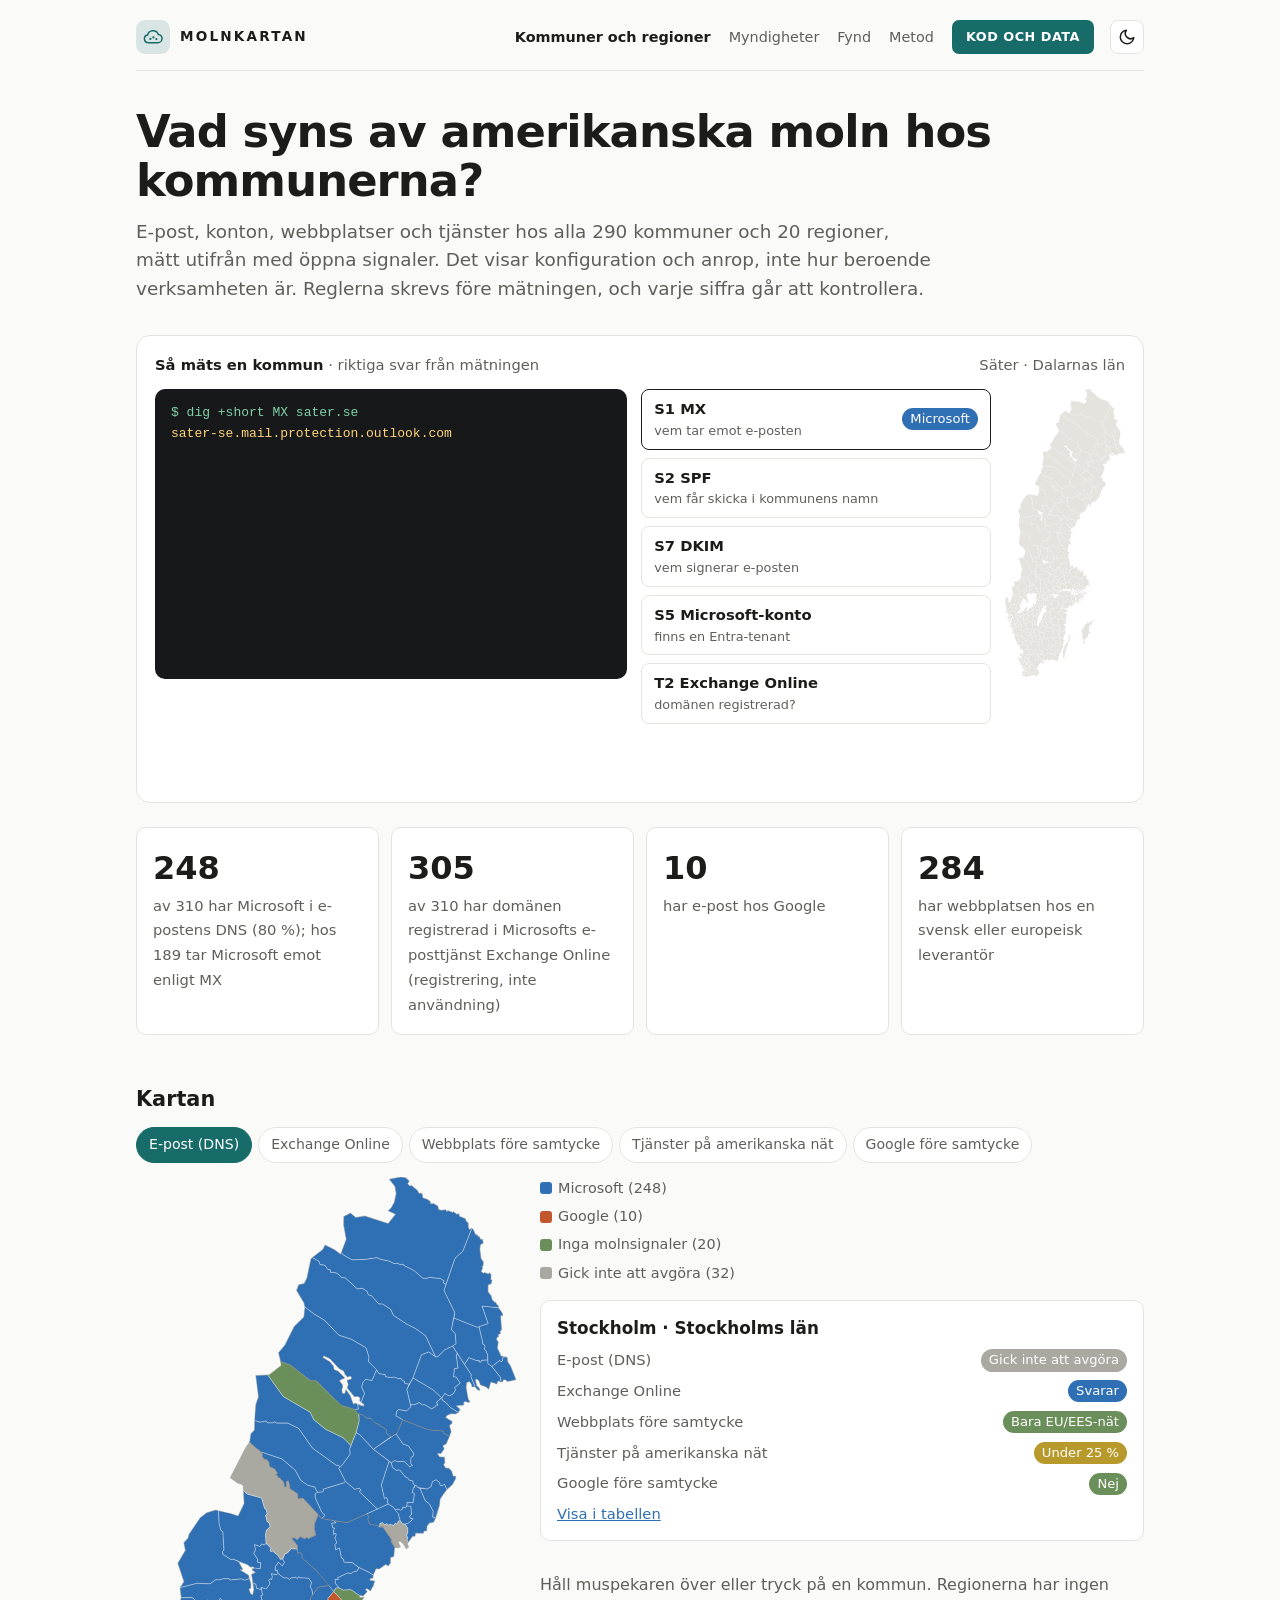
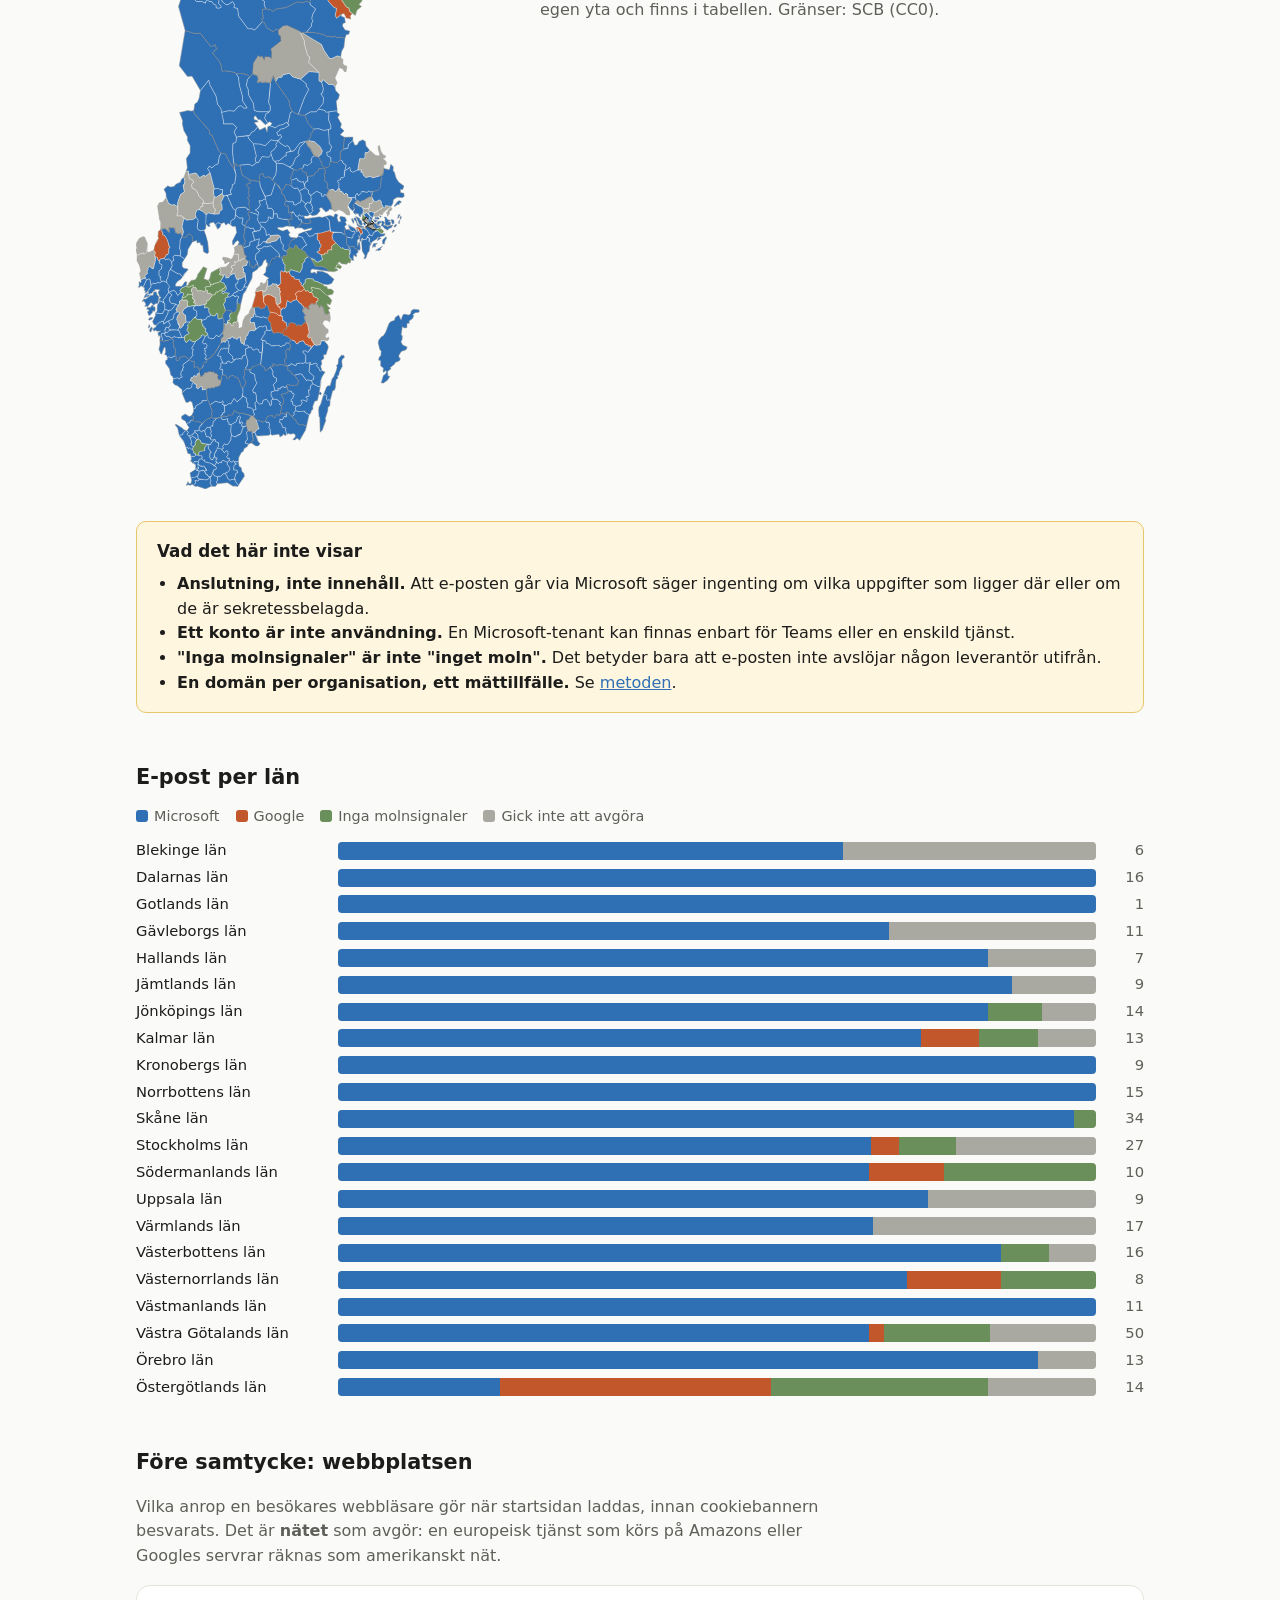
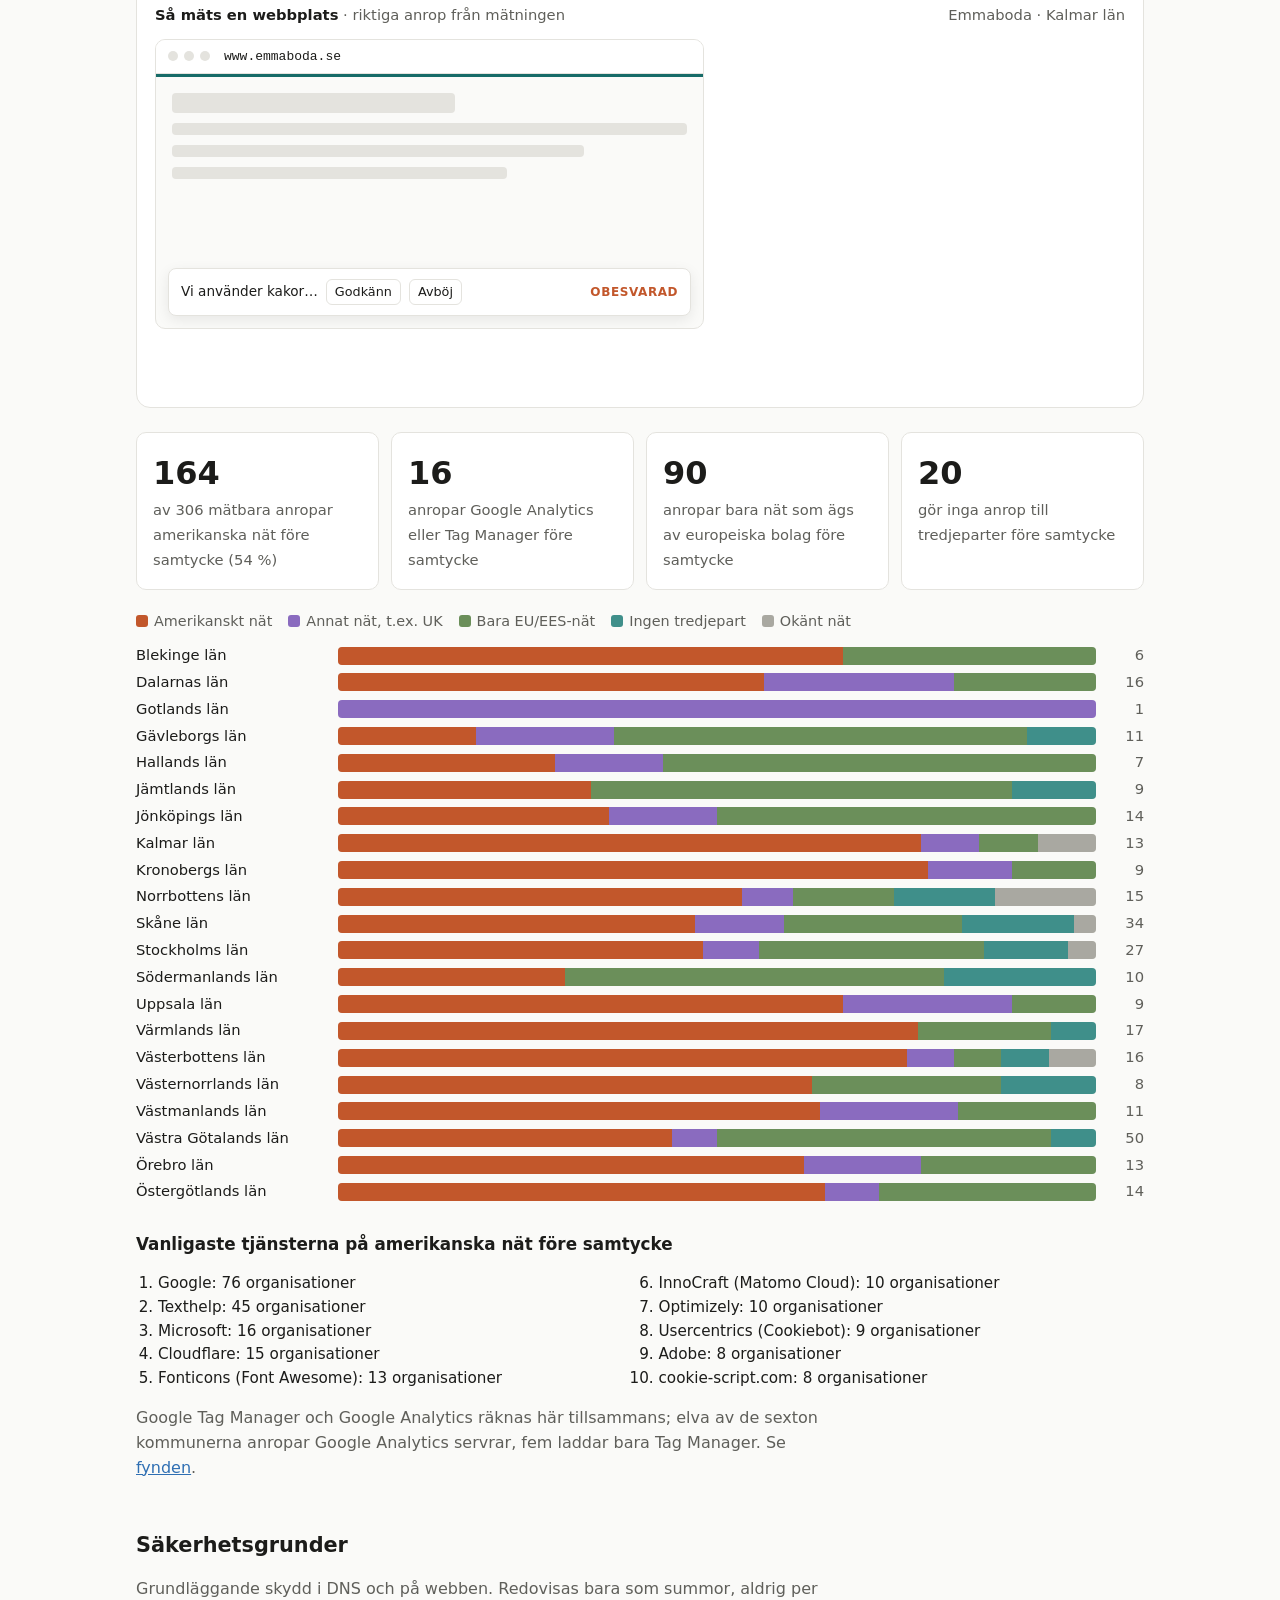
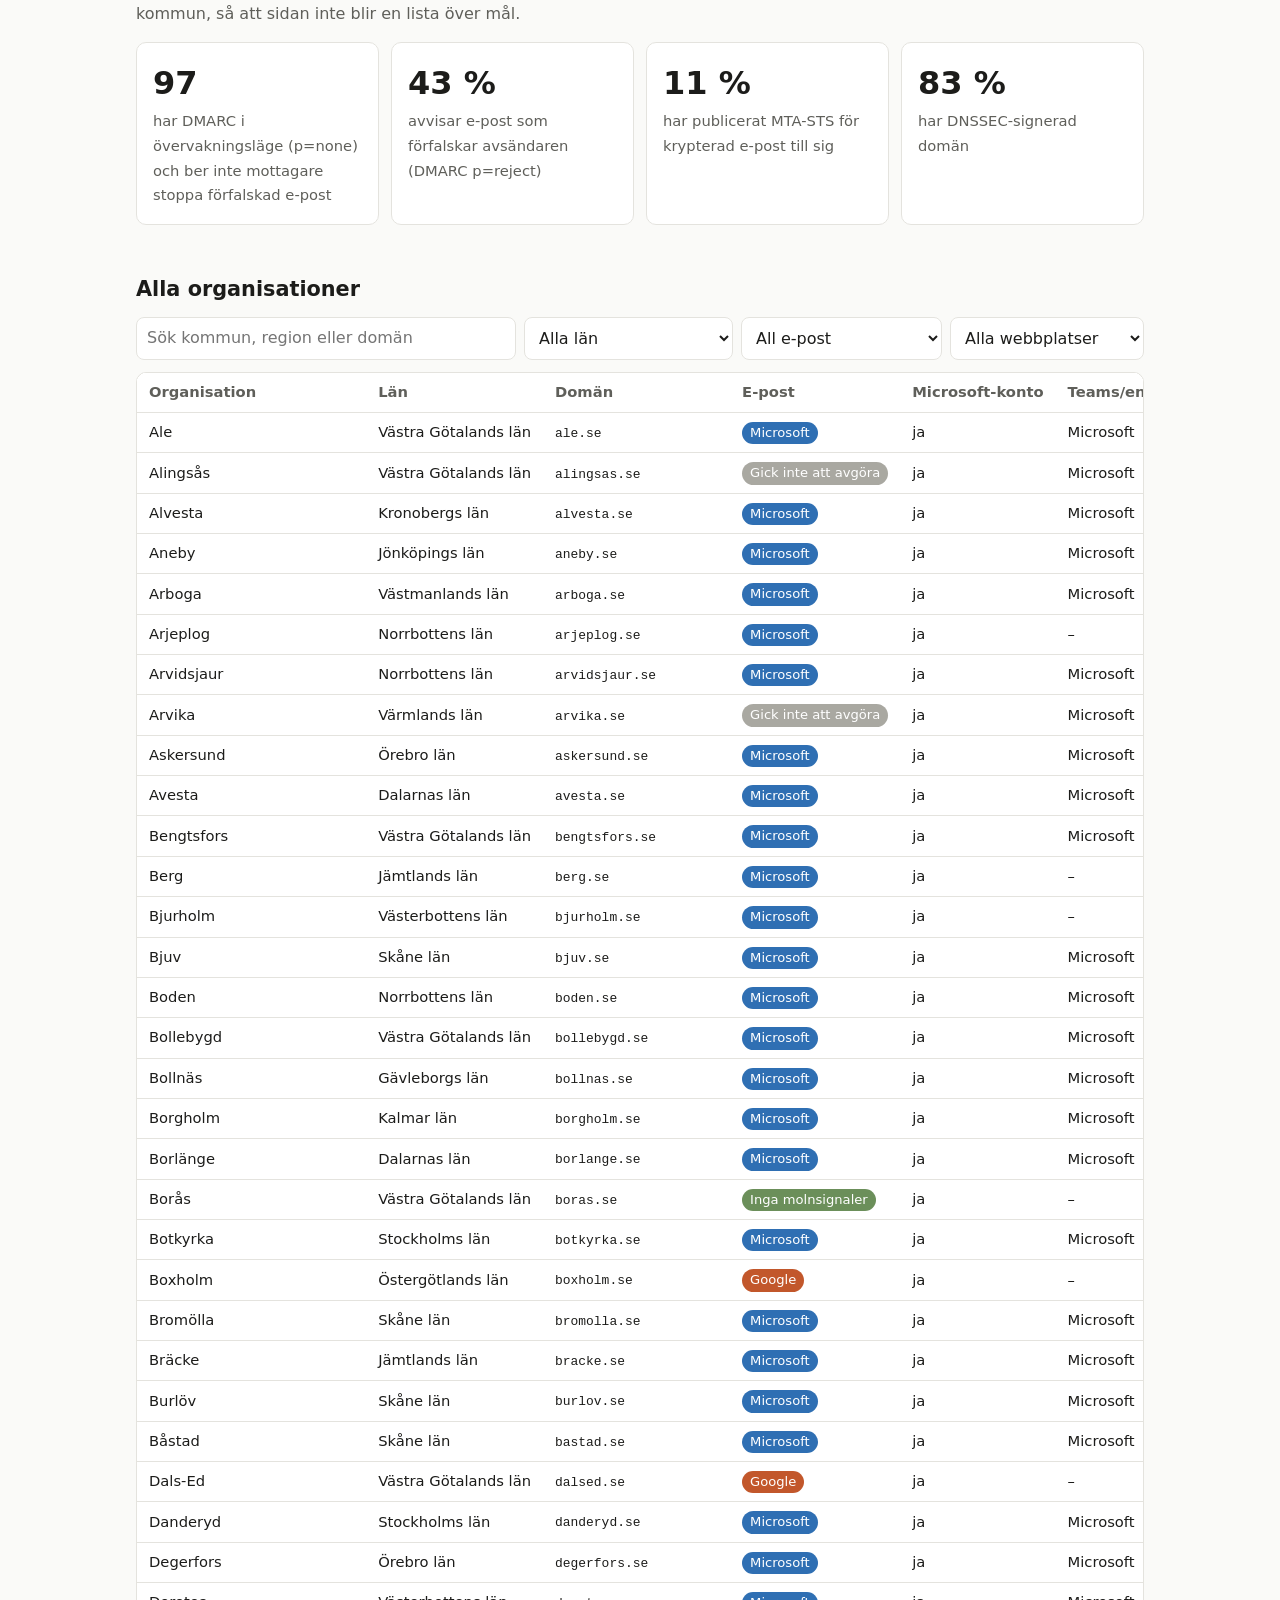
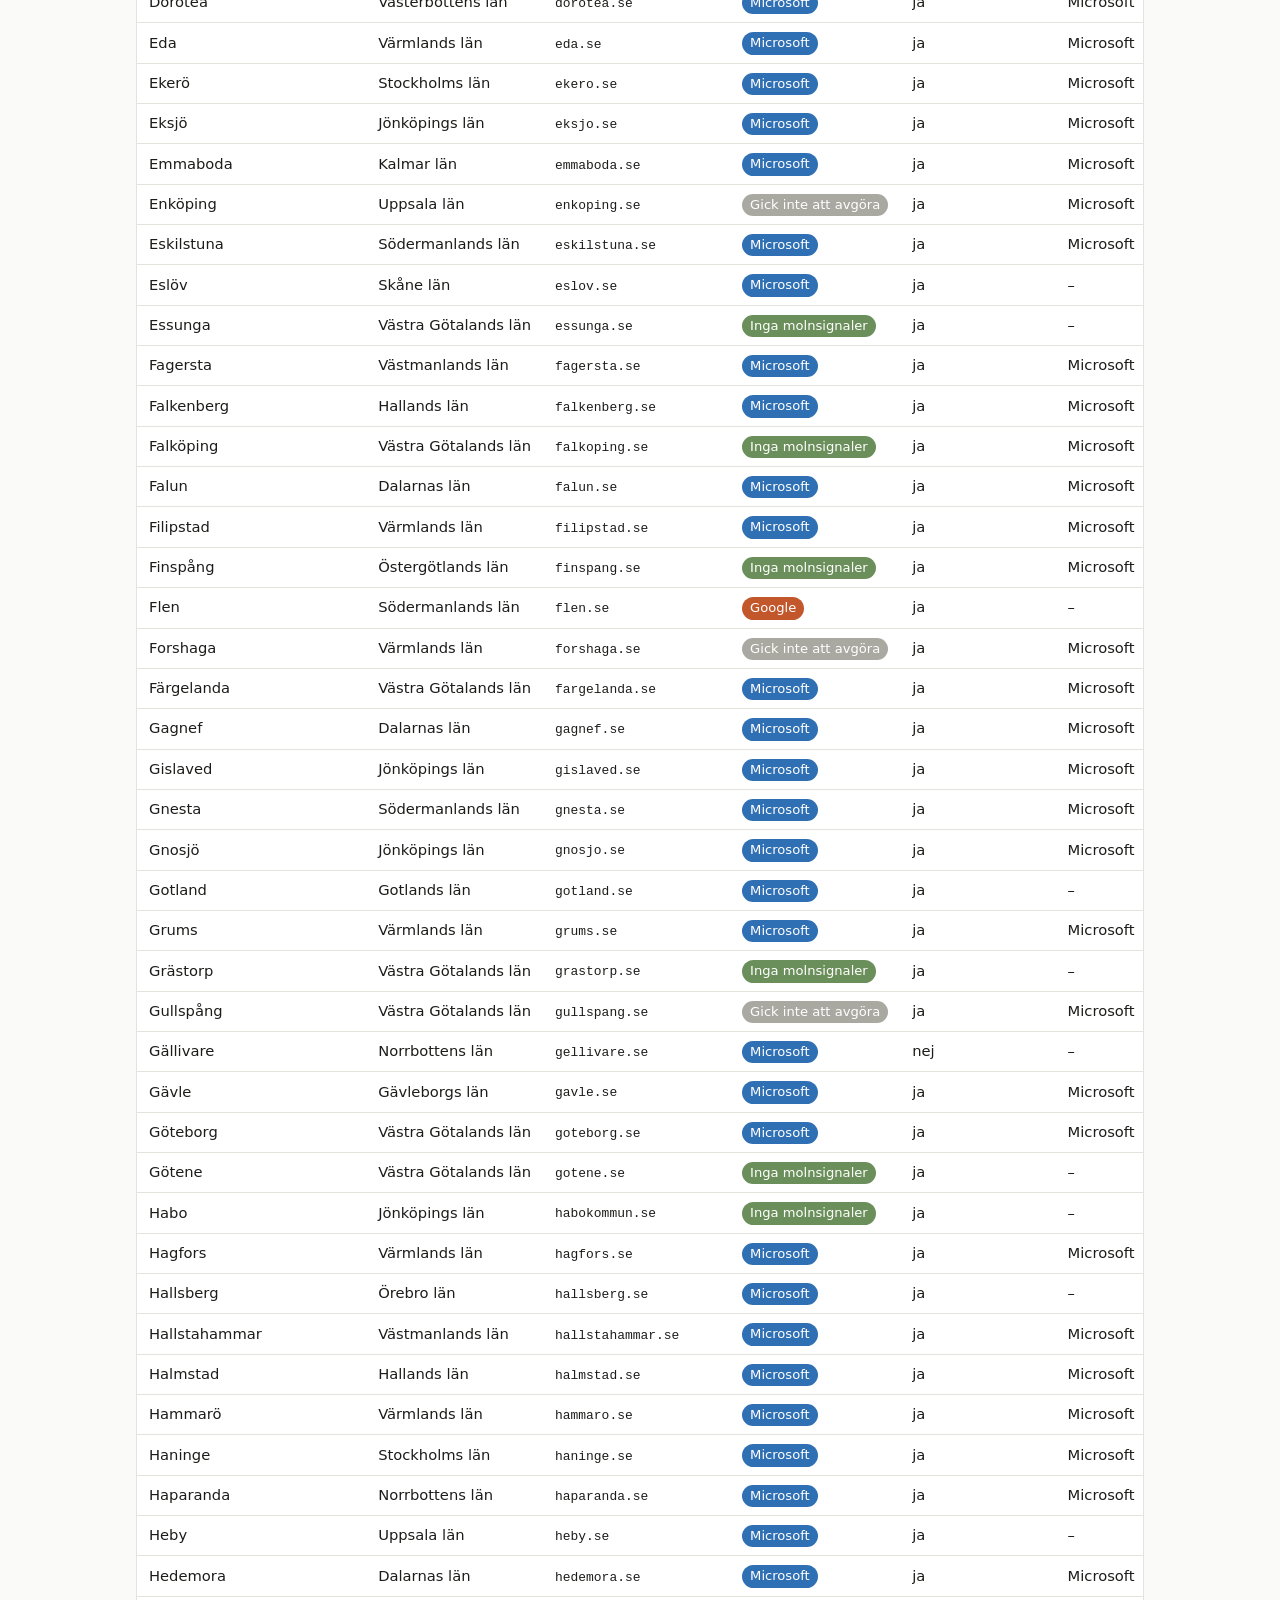
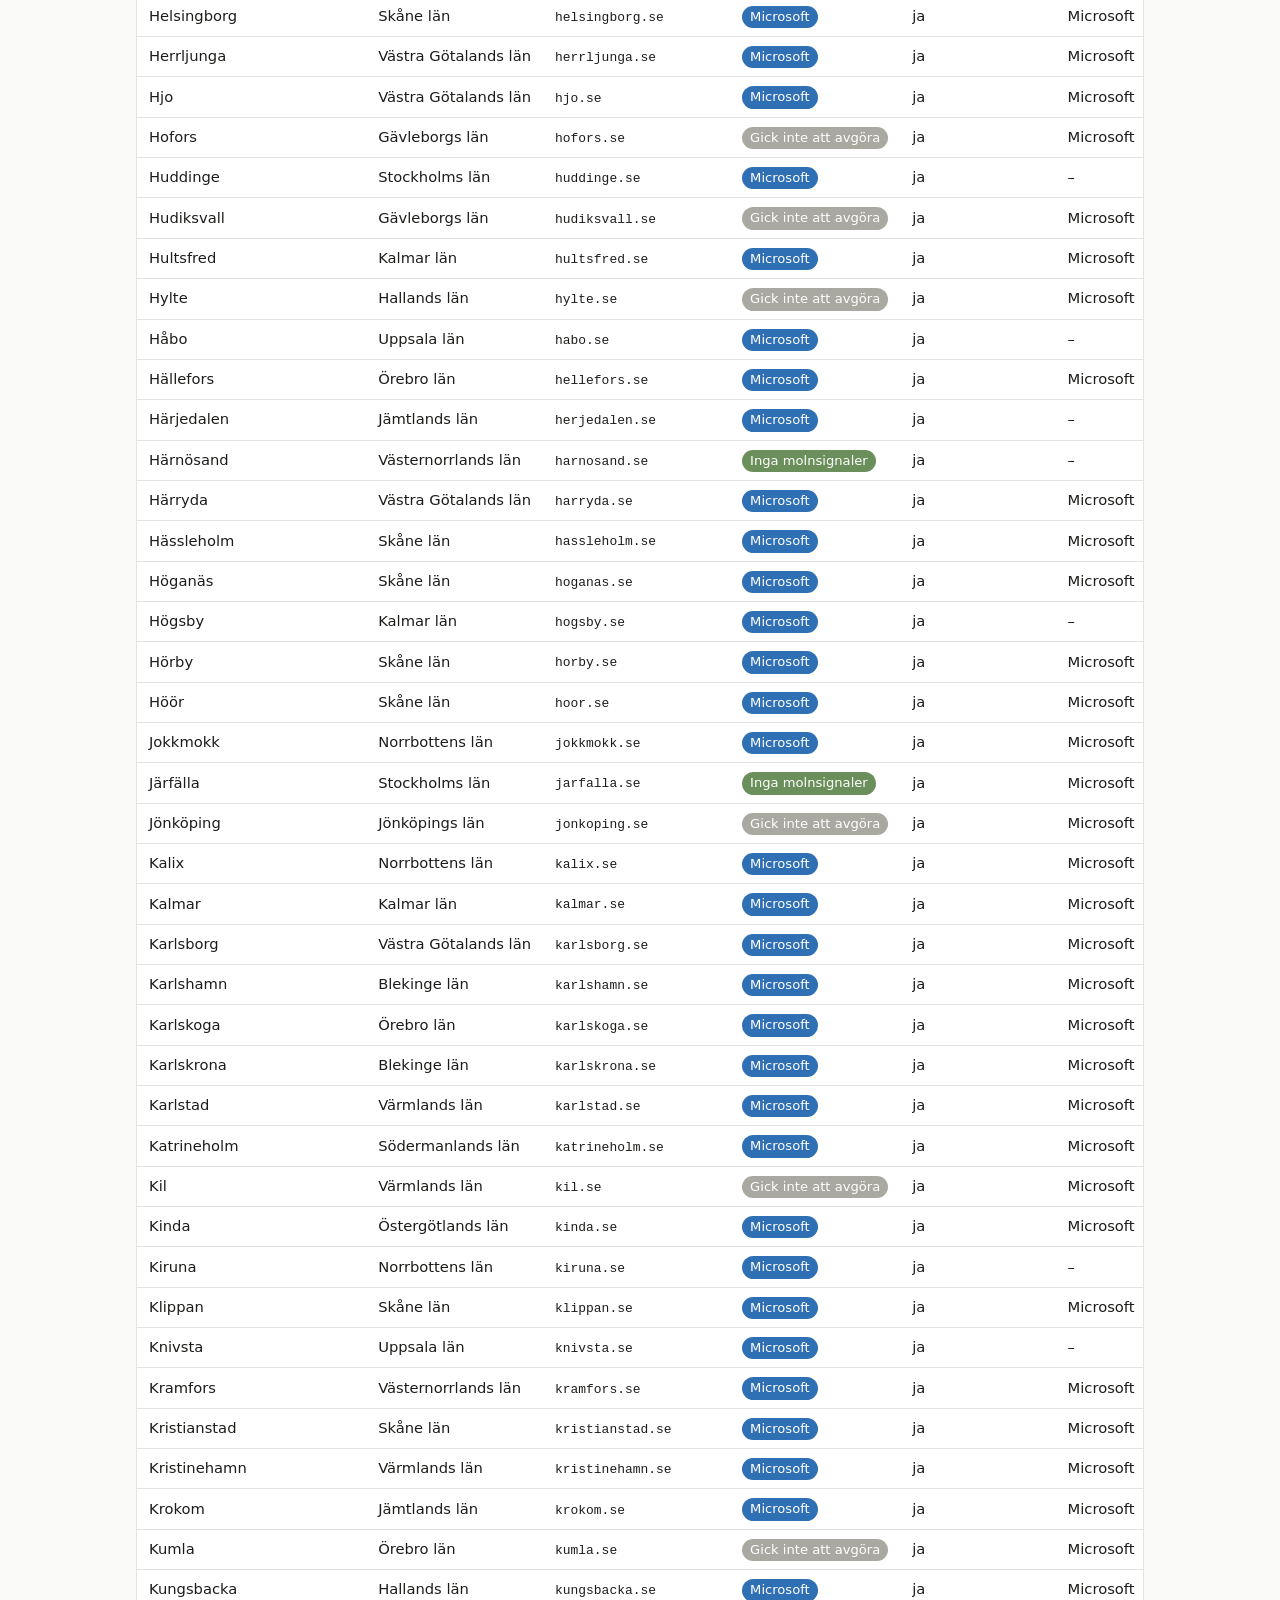
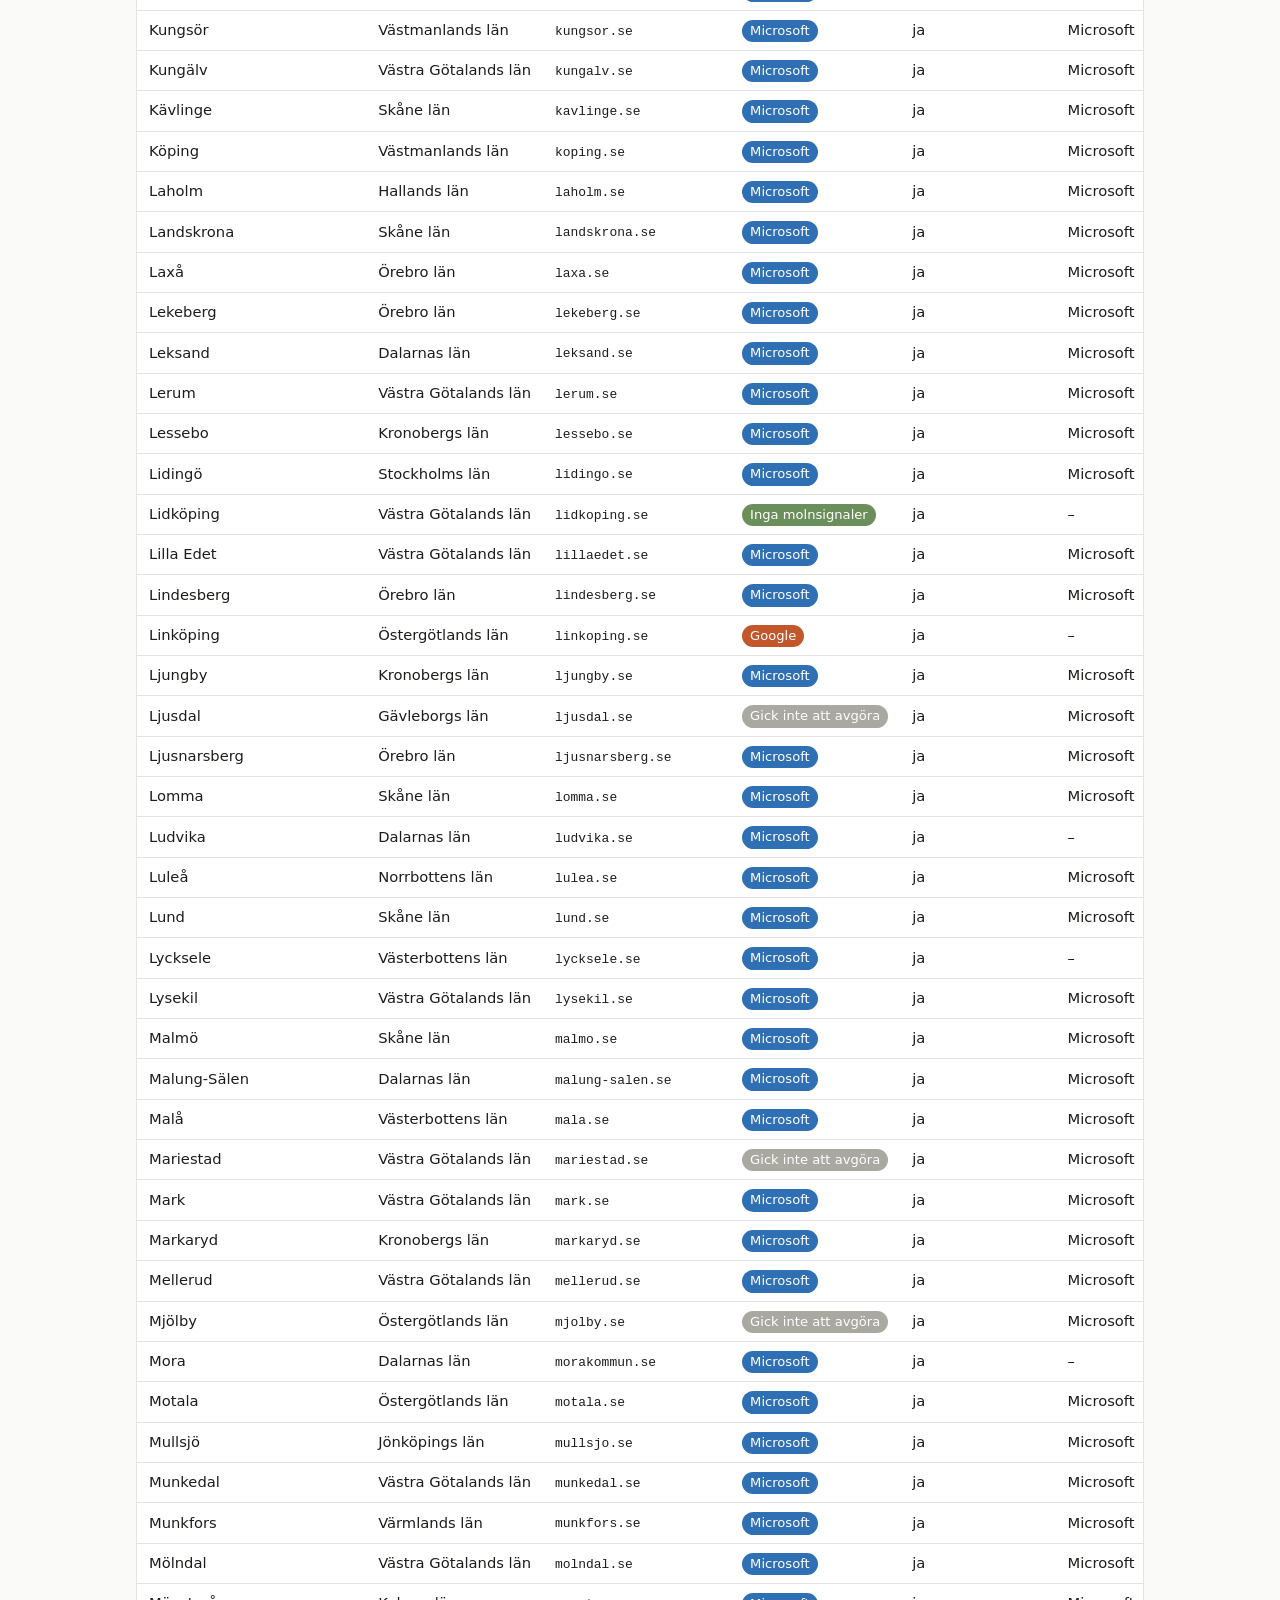
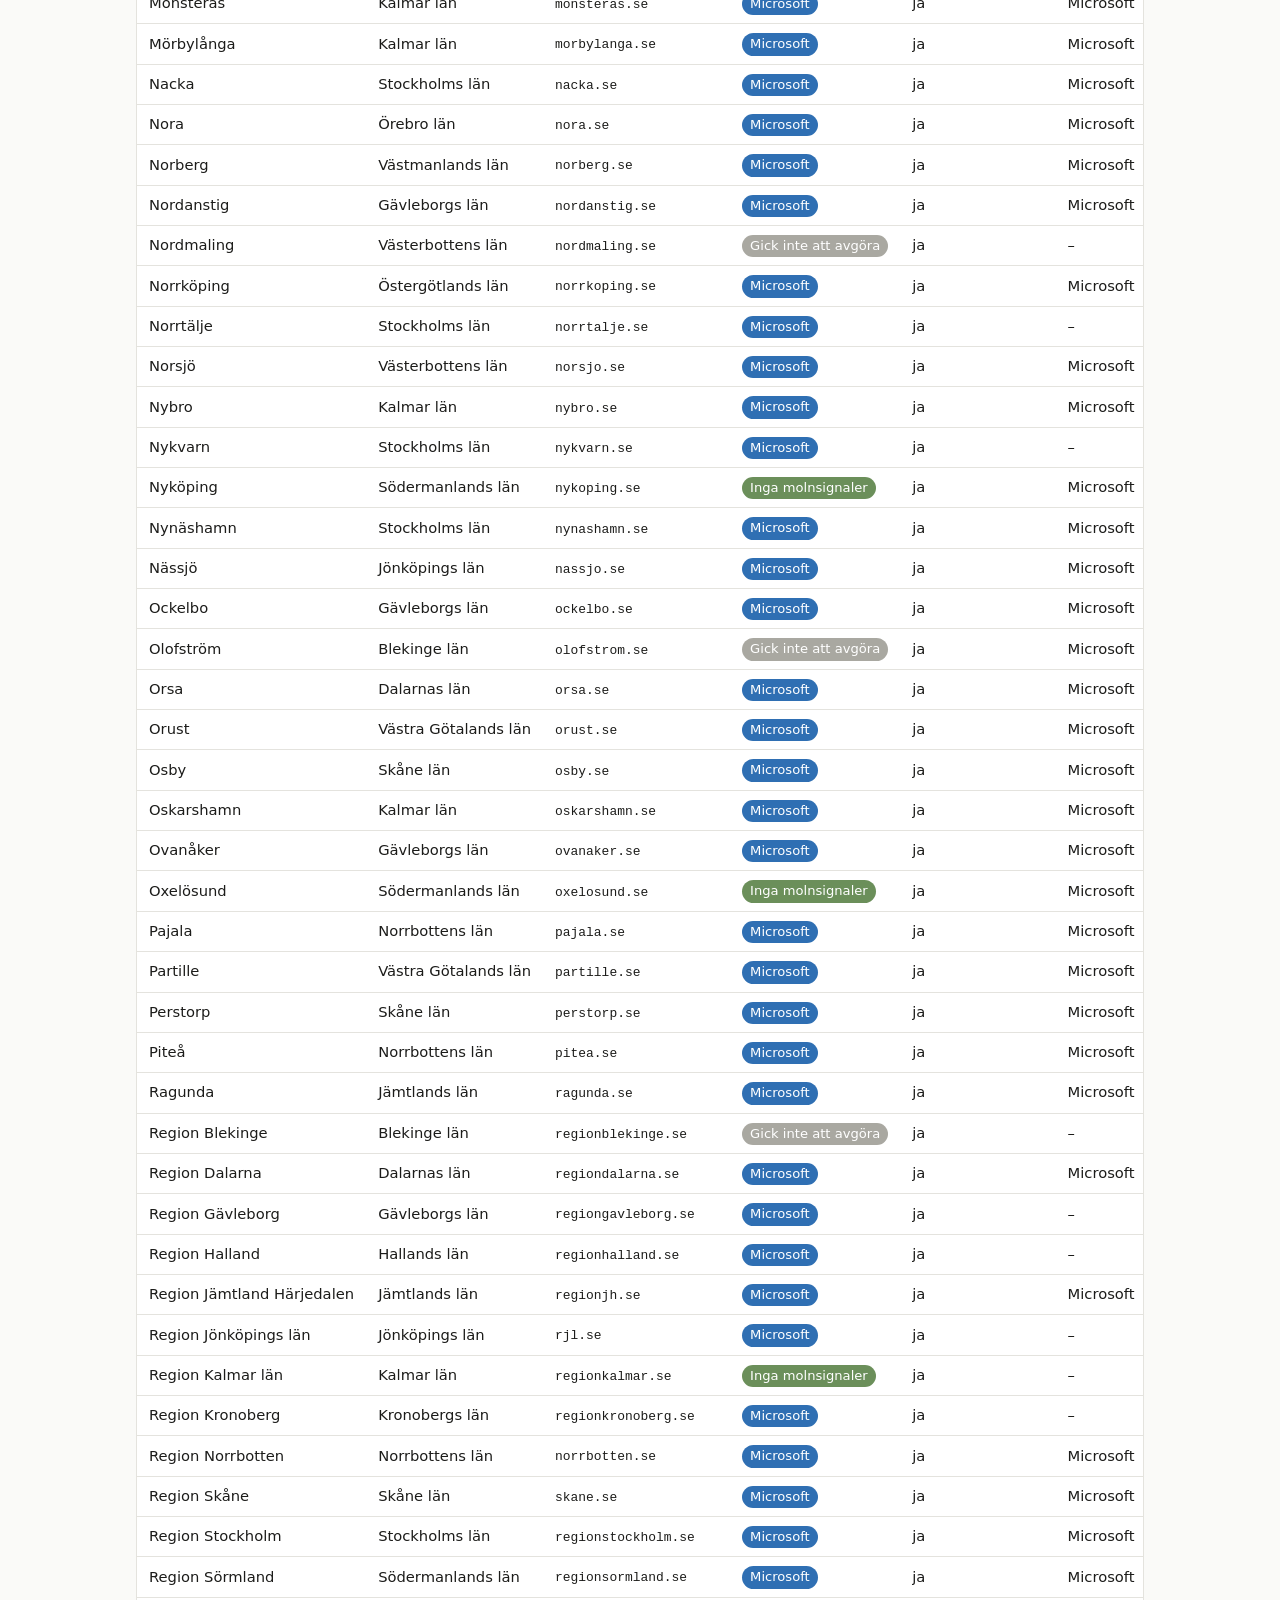
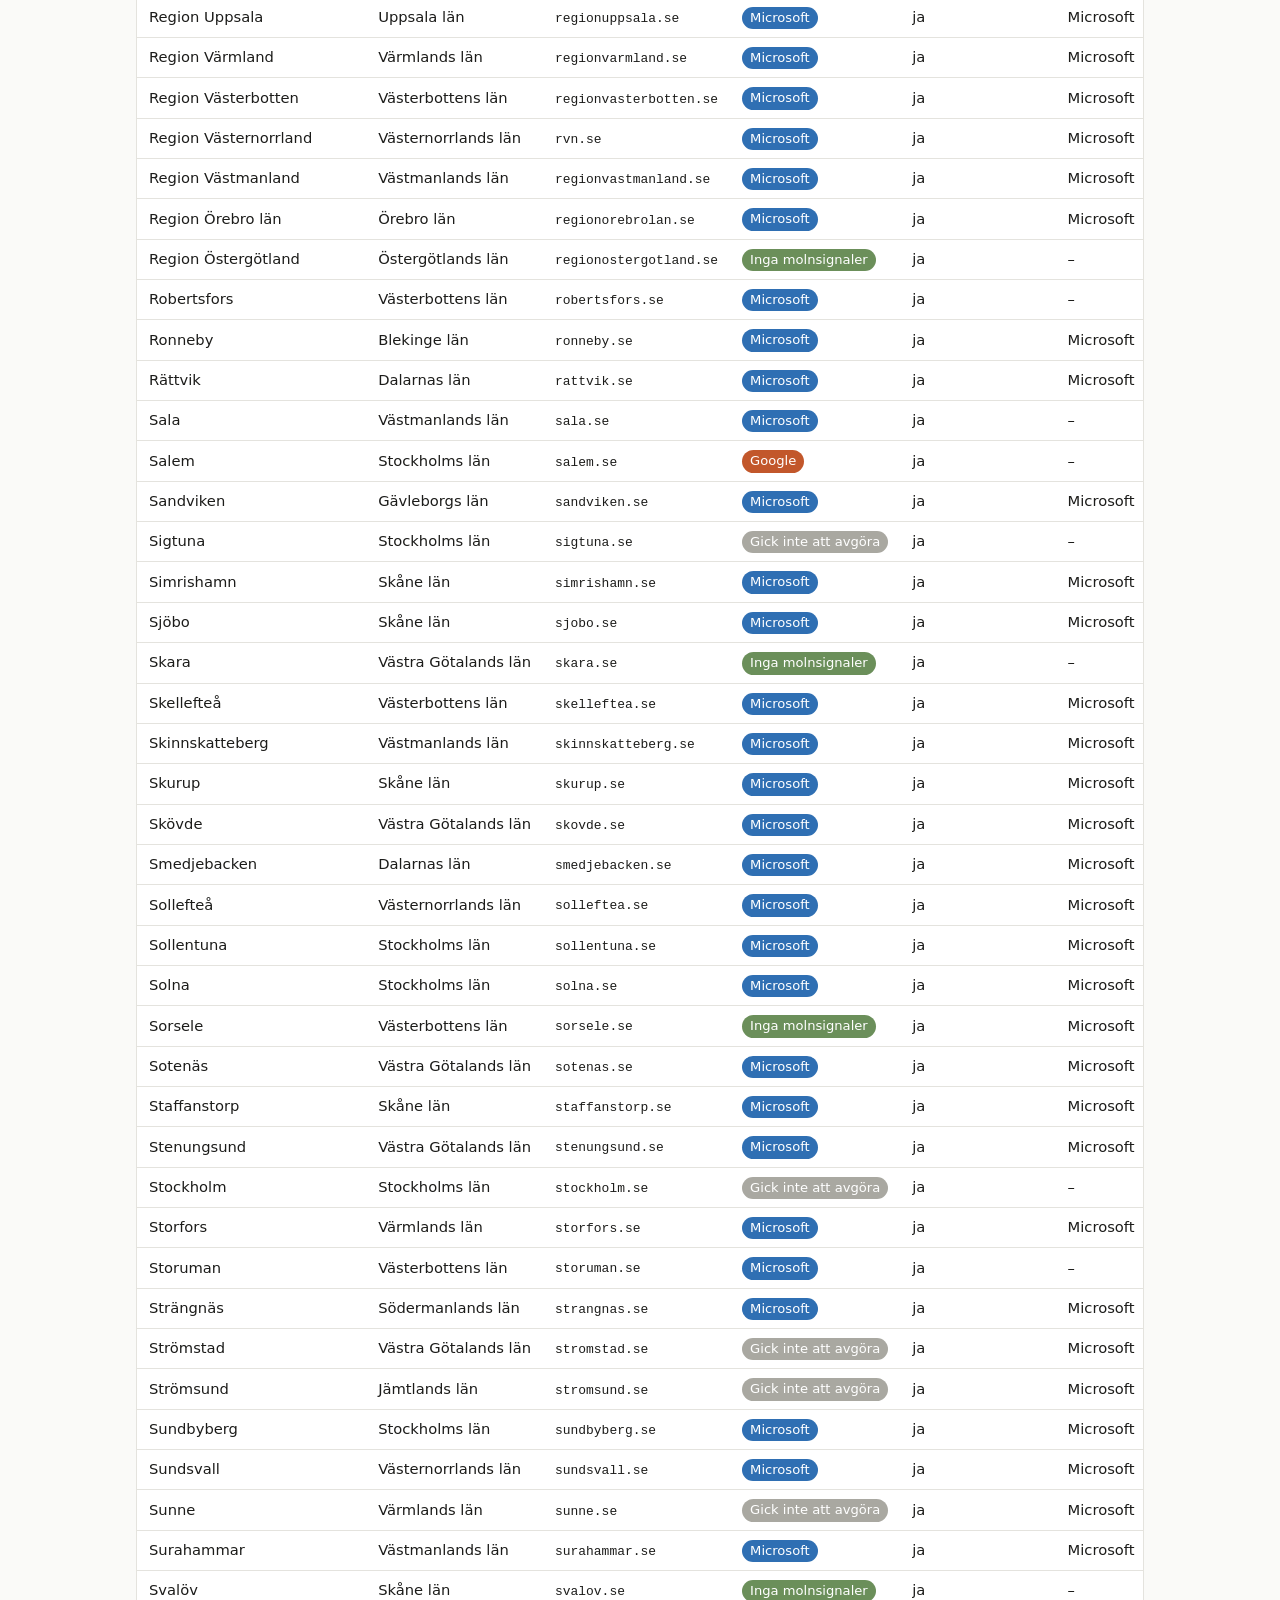
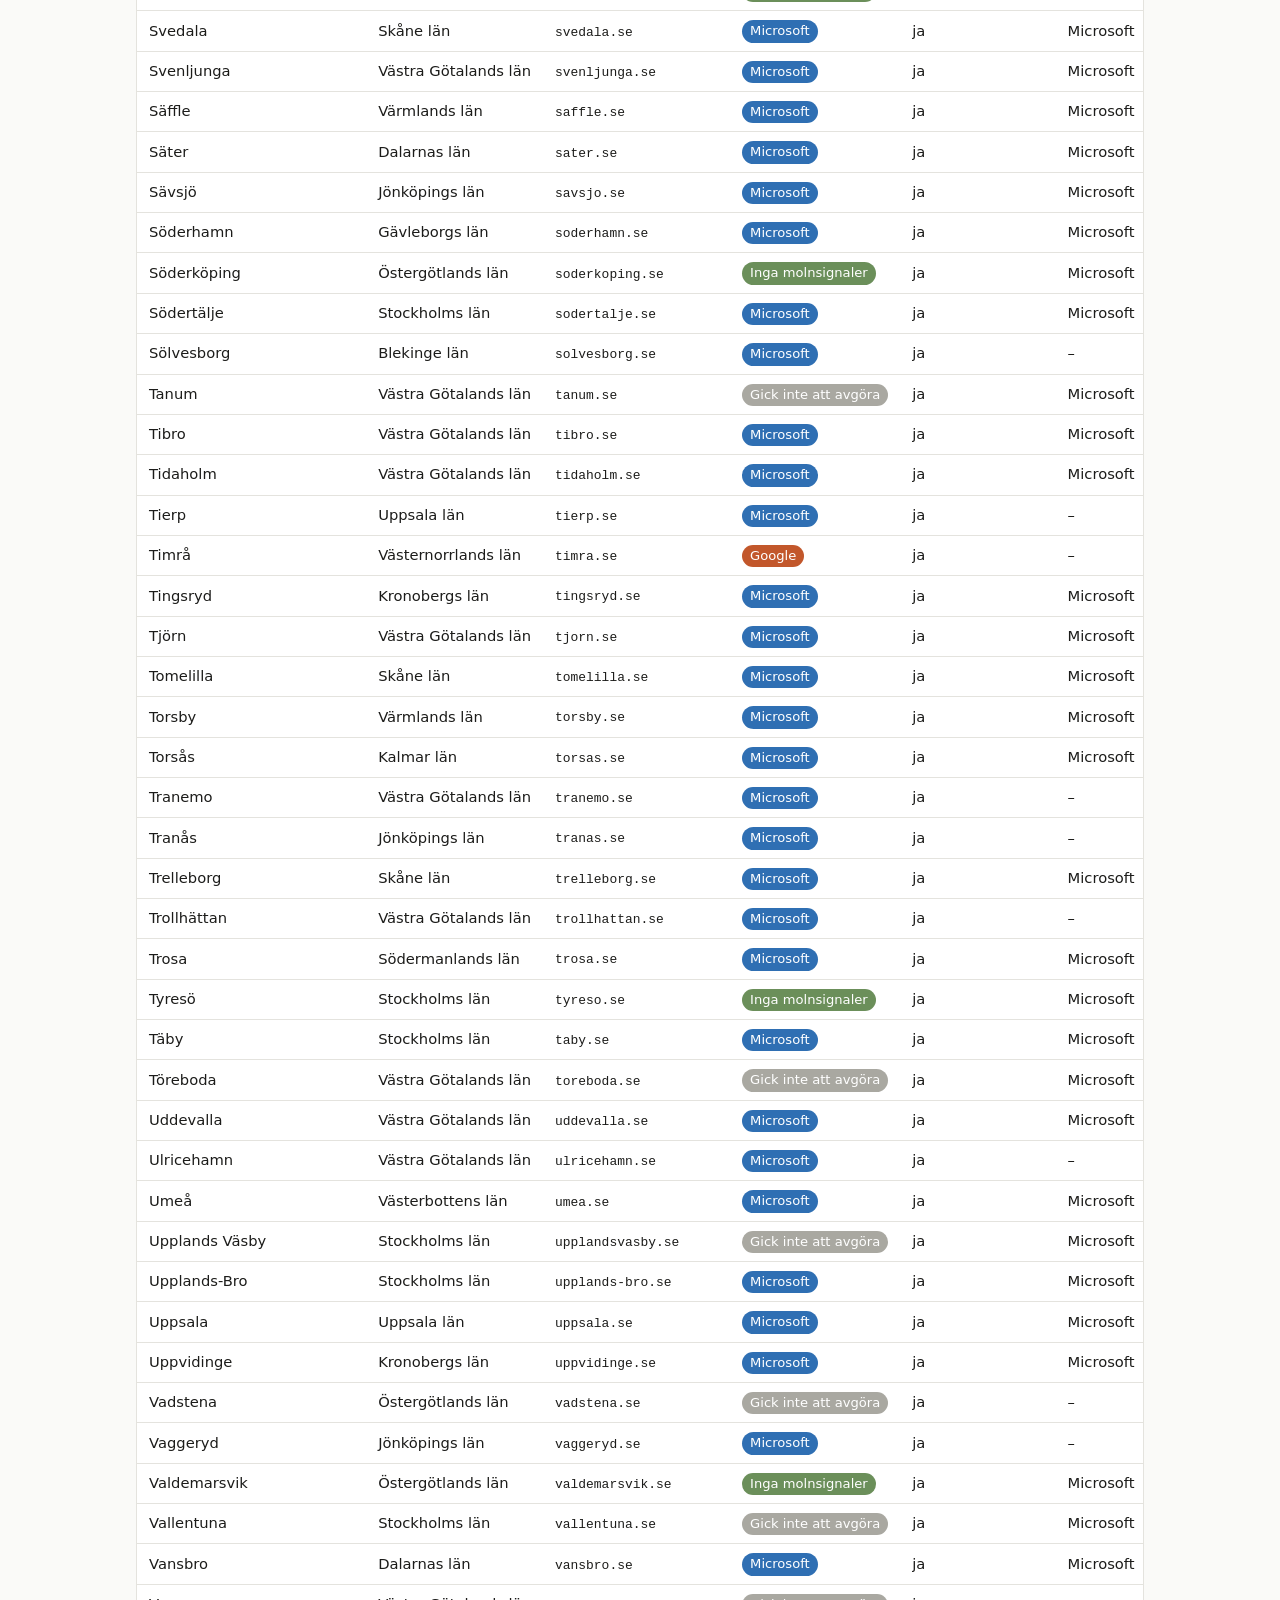
==== docs/index.html @ 7a26539a "Codex granskning: formuleringar efter vad som faktiskt mäts Webbmätningen beskrivs som anropsförsök," ====
<!doctype html>
<html lang="sv">
<head>
<meta charset="utf-8">
<meta name="viewport" content="width=device-width, initial-scale=1">
<title>Molnkartan</title>
<meta name="description" content="Hur beroende svenska kommuner och regioner är av amerikanska molntjänster, mätt med öppna DNS-signaler.">
<link rel="stylesheet" href="stil.css">
<script src="tema.js"></script>
</head>
<body>
<main>
  <header class="sidhuvud">
    <a class="marke" href="./"><svg viewBox="0 0 32 32" aria-hidden="true"><path d="M9.5 23.5h13a5.5 5.5 0 0 0 .6-10.97A7.5 7.5 0 0 0 8.7 13.4 5.1 5.1 0 0 0 9.5 23.5z" fill="none" stroke="currentColor" stroke-width="2" stroke-linejoin="round"/><circle cx="12.5" cy="18.5" r="1.5"/><circle cx="16.5" cy="16.5" r="1.5"/><circle cx="20.5" cy="18.8" r="1.5"/></svg><span>Molnkartan</span></a>
    <nav class="meny"><a href="./" aria-current="page">Kommuner och regioner</a><a href="myndigheter.html">Myndigheter</a><a href="fynd.html">Fynd</a><a href="https://github.com/RedaEkengren/molnkartan/blob/main/METOD.md">Metod</a><a class="knapp" href="https://github.com/RedaEkengren/molnkartan">Kod och data</a></nav>
    <button class="temaknapp" type="button" aria-label="Byt läge"><svg class="mane" viewBox="0 0 24 24" fill="none" stroke="currentColor" stroke-width="2" stroke-linecap="round" stroke-linejoin="round" aria-hidden="true"><path d="M21 12.8A9 9 0 1 1 11.2 3a7 7 0 0 0 9.8 9.8z"/></svg><svg class="sol" viewBox="0 0 24 24" fill="none" stroke="currentColor" stroke-width="2" stroke-linecap="round" aria-hidden="true"><circle cx="12" cy="12" r="4"/><path d="M12 2v2M12 20v2M4.9 4.9l1.4 1.4M17.7 17.7l1.4 1.4M2 12h2M20 12h2M4.9 19.1l1.4-1.4M17.7 6.3l1.4-1.4"/></svg></button>
  </header>
  <h1>Vad syns av amerikanska moln hos kommunerna?</h1>
  <p class="ingress">E-post, konton, webbplatser och tjänster hos alla 290 kommuner och 20 regioner, mätt utifrån med öppna signaler. Det visar konfiguration och anrop, inte hur beroende verksamheten är. Reglerna skrevs före mätningen, och varje siffra går att kontrollera.</p>

  <section class="demo" aria-label="Så mäts en kommun">
    <div class="demo-huvud"><span><b>Så mäts en kommun</b> · riktiga svar från mätningen</span><span id="demoNamn"></span></div>
    <div class="demo-yta">
      <pre class="terminal" id="term" aria-hidden="true"></pre>
      <ol class="signaler" id="sig"></ol>
    </div>
    <div class="utslag" id="utslag"></div>
    <div class="prickar" id="prickar" aria-hidden="true"></div>
  </section>

  <div class="kort" id="kort"></div>

  <h2>Kartan</h2>
  <section class="kartsektion" aria-label="Karta">
    <div class="kartflikar" id="kartFlikar" role="group" aria-label="Välj mätning"></div>
    <div class="kartyta">
      <svg id="karta" class="karta" role="img" aria-label="Sverigekarta med kommunerna färgade efter vald mätning. Samma uppgifter finns i tabellen nedan."></svg>
      <div class="kartsida">
        <div class="legend kartlegend" id="kartLegend"></div>
        <div class="kartinfo" id="kartInfo"></div>
        <p class="forklaring">Håll muspekaren över eller tryck på en kommun. Regionerna har ingen egen yta och finns i tabellen. Gränser: SCB (CC0).</p>
      </div>
    </div>
  </section>

  <div class="varning">
    <h2>Vad det här inte visar</h2>
    <ul>
      <li><b>Anslutning, inte innehåll.</b> Att e-posten går via Microsoft säger ingenting om vilka uppgifter som ligger där eller om de är sekretessbelagda.</li>
      <li><b>Ett konto är inte användning.</b> En Microsoft-tenant kan finnas enbart för Teams eller en enskild tjänst.</li>
      <li><b>"Inga molnsignaler" är inte "inget moln".</b> Det betyder bara att e-posten inte avslöjar någon leverantör utifrån.</li>
      <li><b>En domän per organisation, ett mättillfälle.</b> Se <a href="https://github.com/RedaEkengren/molnkartan/blob/main/METOD.md">metoden</a>.</li>
    </ul>
  </div>

  <h2>E-post per län</h2>
  <div class="legend" id="legend"></div>
  <div class="lan" id="lan"></div>

  <h2>Före samtycke: webbplatsen</h2>
  <p class="forklaring">Vilka anrop en besökares webbläsare gör när startsidan laddas, innan cookiebannern besvarats. Det är <b>nätet</b> som avgör: en europeisk tjänst som körs på Amazons eller Googles servrar räknas som amerikanskt nät.</p>
  <section class="demo" aria-label="Så mäts en webbplats">
    <div class="demo-huvud"><span><b>Så mäts en webbplats</b> · riktiga anrop från mätningen</span><span id="wNamn"></span></div>
    <div class="demo-yta">
      <div class="webblasare" aria-hidden="true">
        <div class="adressfalt"><i></i><i></i><i></i><span id="wAdress"></span></div>
        <div class="laddar"><span id="wLaddar"></span></div>
        <div class="sidinnehall"><b></b><b></b><b></b><b></b>
          <div class="banner">Vi använder kakor…<span>Godkänn</span><span>Avböj</span><em>obesvarad</em></div>
        </div>
      </div>
      <ol class="varder" id="wVarder"></ol>
    </div>
    <div class="utslag" id="wUtslag"></div>
  </section>

  <div class="kort" id="kortWebb"></div>
  <div class="legend" id="legendWebb" style="margin-top:20px"></div>
  <div class="lan" id="lanWebb"></div>
  <h3>Vanligaste tjänsterna på amerikanska nät före samtycke</h3>
  <ol class="topplista" id="topp"></ol>
  <p class="forklaring">Google Tag Manager och Google Analytics räknas här tillsammans; elva av de sexton kommunerna anropar Google Analytics servrar, fem laddar bara Tag Manager. Se <a href="fynd.html#google-analytics">fynden</a>.</p>

  <h2>Säkerhetsgrunder</h2>
  <p class="forklaring">Grundläggande skydd i DNS och på webben. Redovisas bara som summor, aldrig per kommun, så att sidan inte blir en lista över mål.</p>
  <div class="kort" id="kortSakerhet"></div>

  <h2 id="tabell">Alla organisationer</h2>
  <div class="filter">
    <input id="sok" type="search" placeholder="Sök kommun, region eller domän" aria-label="Sök">
    <select id="lanFilter" aria-label="Län"><option value="">Alla län</option></select>
    <select id="epostFilter" aria-label="E-post"><option value="">All e-post</option></select>
    <select id="webbFilter" aria-label="Före samtycke"><option value="">Alla webbplatser</option></select>
  </div>
  <div class="tabell">
    <table>
      <thead><tr><th>Organisation</th><th>Län</th><th>Domän</th><th>E-post</th><th>Microsoft-konto</th><th>Teams/enheter</th><th>Webbhotell</th><th>Före samtycke</th></tr></thead>
      <tbody id="rader"></tbody>
    </table>
  </div>

  <footer class="sidfot">
    <div class="fotkolumner">
      <div>
        <a class="marke" href="./"><svg viewBox="0 0 32 32" aria-hidden="true"><path d="M9.5 23.5h13a5.5 5.5 0 0 0 .6-10.97A7.5 7.5 0 0 0 8.7 13.4 5.1 5.1 0 0 0 9.5 23.5z" fill="none" stroke="currentColor" stroke-width="2" stroke-linejoin="round"/><circle cx="12.5" cy="18.5" r="1.5"/><circle cx="16.5" cy="16.5" r="1.5"/><circle cx="20.5" cy="18.8" r="1.5"/></svg><span>Molnkartan</span></a>
        <p>Hur beroende offentliga Sverige är av amerikanska moln, mätt utifrån med öppna signaler. Varje påstående går att kontrollera med ett kommando.</p>
      </div>
      <div><h4>Utforska</h4><a href="./">Kommuner och regioner</a><a href="myndigheter.html">Myndigheter</a><a href="fynd.html">Fynd</a></div>
      <div><h4>Metod</h4><a href="https://github.com/RedaEkengren/molnkartan/blob/main/METOD.md">Regler och rättelser</a><a href="https://github.com/RedaEkengren/molnkartan/blob/main/RESULTAT-triangulering.md">Triangulering</a><a href="https://github.com/RedaEkengren/molnkartan/issues">Rapportera ett fel</a></div>
      <div><h4>Data</h4><a href="https://github.com/RedaEkengren/molnkartan/tree/main/data">Rådata</a><a href="https://github.com/RedaEkengren/molnkartan/blob/main/LICENSE">Kod: MIT</a><a href="https://creativecommons.org/licenses/by/4.0/deed.sv">Data: CC BY 4.0</a></div>
    </div>
    <div class="fotrad">
      <span id="matt"></span> <span>Uppdateras den 1:a varje månad. Sidan körs på GitHub Pages (USA), se <a href="fynd.html#vi-sjalva">Vi själva</a>.</span>
      <span class="markorer"><span>Inga kakor, inga tredjeparter</span><span>Regler skrivna före mätning</span><span>Öppen källkod</span><span>Källor: SCB, Wikidata, Team Cymru, RIPEstat</span></span>
    </div>
  </footer>
</main>
<script src="karta.js"></script>
<script src="demo.js"></script>
<script src="webbdemo.js"></script>
<script>
const KATEGORIER = [
  ["MS", "Microsoft", "var(--ms)"],
  ["G", "Google", "var(--g)"],
  ["inga molnsignaler", "Inga molnsignaler", "var(--inga)"],
  ["okänd", "Gick inte att avgöra", "var(--okand)"],
];
const WEBBKLASSER = [
  ["US-nät före samtycke", "Amerikanskt nät", "var(--g)"],
  ["annat nät före samtycke", "Annat nät, t.ex. UK", "var(--annat)"],
  ["bara EU/EES-nät före samtycke", "Bara EU/EES-nät", "var(--inga)"],
  ["ingen tredjepart", "Ingen tredjepart", "var(--ingen)"],
  ["okänt nät", "Okänt nät", "var(--okand)"],
  ["kunde inte mätas", "Kunde inte mätas", "var(--okand)"],
];
const webbEtikett = Object.fromEntries(WEBBKLASSER.map(([k, n]) => [k, n]));
const webbFarg = Object.fromEntries(WEBBKLASSER.map(([k, , f]) => [k, f]));
const etikett = Object.fromEntries(KATEGORIER.map(([k, n]) => [k, n]));
const farg = Object.fromEntries(KATEGORIER.map(([k, , f]) => [k, f]));

function el(tagg, egenskaper = {}, ...barn) {
  const e = document.createElement(tagg);
  Object.assign(e, egenskaper);
  for (const b of barn) e.append(b);
  return e;
}

Promise.all([fetch("data.json").then(r => r.json()), fetch("karta.json").then(r => r.json())]).then(([{ matt, webbMatt, certMatt, sakerhet, organisationer: org }, karta]) => {
  org.sort((a, b) => a.namn.localeCompare(b.namn, "sv"));
  startaDemo(org, { etikett, farg, karta });
  const n = org.length;
  const rakna = f => org.filter(f).length;
  const pct = x => Math.round(100 * x / n) + " %";
  const ms = rakna(o => o.epost === "MS"), exo = rakna(o => o.exo === true);
  document.getElementById("kort").append(
    el("div", {}, el("b", { textContent: ms }), el("span", { textContent: `av ${n} har Microsoft i e-postens DNS (${pct(ms)}); hos ${rakna(o => o.epost === "MS" && o.signaler.S1 === "MS")} tar Microsoft emot enligt MX` })),
    el("div", {}, el("b", { textContent: exo }), el("span", { textContent: `av ${n} har domänen registrerad i Microsofts e-posttjänst Exchange Online (registrering, inte användning)` })),
    el("div", {}, el("b", { textContent: rakna(o => o.epost === "G") }), el("span", { textContent: "har e-post hos Google" })),
    el("div", {}, el("b", { textContent: rakna(o => o.webb === "SE/EU") }), el("span", { textContent: "har webbplatsen hos en svensk eller europeisk leverantör" })),
  );

  document.getElementById("legend").append(...KATEGORIER.map(([, namn, f]) =>
    el("span", {}, el("i", { style: `background:${f}` }), namn)));

  const perLan = {};
  for (const o of org) (perLan[o.lan] ??= []).push(o);
  const lanNamn = Object.keys(perLan).sort((a, b) => a.localeCompare(b, "sv"));
  function staplar(id, kategorier, varde) {
    const div = document.getElementById(id);
    for (const lan of lanNamn) {
      const lista = perLan[lan];
      const stapel = el("div", { className: "stapel" });
      for (const [k, namn, f] of kategorier) {
        const antal = lista.filter(o => varde(o) === k).length;
        if (antal) stapel.append(el("span", { style: `width:${100 * antal / lista.length}%;background:${f}`, title: `${namn}: ${antal}` }));
      }
      div.append(el("div", { textContent: lan }), stapel, el("div", { className: "antal", textContent: lista.length }));
    }
  }
  staplar("lan", KATEGORIER, o => o.epost);
  for (const lan of lanNamn) document.getElementById("lanFilter").append(el("option", { value: lan, textContent: lan }));

  const fs = o => o.fore_samtycke?.klass;
  const matbara = rakna(o => fs(o) && fs(o) !== "kunde inte mätas");
  const usNat = rakna(o => fs(o) === "US-nät före samtycke"), ga = rakna(o => o.fore_samtycke?.ga);
  document.getElementById("kortWebb").append(
    el("div", {}, el("b", { textContent: usNat }), el("span", { textContent: `av ${matbara} mätbara anropar amerikanska nät före samtycke (${Math.round(100 * usNat / matbara)} %)` })),
    el("div", {}, el("b", { textContent: ga }), el("span", { textContent: "anropar Google Analytics eller Tag Manager före samtycke" })),
    el("div", {}, el("b", { textContent: rakna(o => fs(o) === "bara EU/EES-nät före samtycke") }), el("span", { textContent: "anropar bara nät som ägs av europeiska bolag före samtycke" })),
    el("div", {}, el("b", { textContent: rakna(o => fs(o) === "ingen tredjepart") }), el("span", { textContent: "gör inga anrop till tredjeparter före samtycke" })),
  );
  document.getElementById("legendWebb").append(...WEBBKLASSER.slice(0, 5).map(([, namn, f]) =>
    el("span", {}, el("i", { style: `background:${f}` }), namn)));
  staplar("lanWebb", WEBBKLASSER, fs);
  startaWebbDemo(org, { webbEtikett, webbFarg });
  startaKarta(org, karta, [
    { namn: "E-post (DNS)", varde: o => [etikett[o.epost], farg[o.epost]], legend: KATEGORIER.map(([, n, f]) => [n, f]) },
    { namn: "Exchange Online", varde: o => o.exo === true ? ["Svarar", "var(--ms)"] : o.exo === false ? ["Svarar inte", "var(--inga)"] : ["Ingen uppgift", "var(--okand)"],
      legend: [["Svarar", "var(--ms)"], ["Svarar inte", "var(--inga)"], ["Ingen uppgift", "var(--okand)"]] },
    { namn: "Webbplats före samtycke", varde: o => fs(o) ? [webbEtikett[fs(o)], webbFarg[fs(o)]] : ["Ingen uppgift", "var(--okand)"],
      legend: WEBBKLASSER.slice(0, 5).map(([, n, f]) => [n, f]) },
    { namn: "Tjänster på amerikanska nät", varde: o => {
        const t = o.tjanster;
        if (!t) return ["Ingen uppgift", "var(--okand)"];
        const a = t.us / t.aktiva;
        return a === 0 ? ["Inga hittade", "var(--inga)"] : a < 0.25 ? ["Under 25 %", "var(--gul)"] : a < 0.5 ? ["25–49 %", "var(--orange)"] : ["50 % eller mer", "var(--g)"];
      }, legend: [["Inga hittade", "var(--inga)"], ["Under 25 %", "var(--gul)"], ["25–49 %", "var(--orange)"], ["50 % eller mer", "var(--g)"], ["Ingen uppgift", "var(--okand)"]] },
    { namn: "Google före samtycke", varde: o => !o.fore_samtycke ? ["Ingen uppgift", "var(--okand)"]
        : o.fore_samtycke.klass === "kunde inte mätas" ? ["Kunde inte mätas", "var(--okand)"]
        : o.fore_samtycke.gaInsamling ? ["Google Analytics", "var(--g)"] : o.fore_samtycke.ga ? ["Bara Tag Manager", "var(--annat)"] : ["Nej", "var(--inga)"],
      legend: [["Google Analytics", "var(--g)"], ["Bara Tag Manager", "var(--annat)"], ["Nej", "var(--inga)"], ["Kunde inte mätas", "var(--okand)"], ["Ingen uppgift", "var(--okand)"]] },
  ]);
  if (sakerhet?.DMARC) {
    const andel = (signal, varde) => Math.round(100 * (sakerhet[signal][varde] || 0) / n) + " %";
    document.getElementById("kortSakerhet").append(
      el("div", {}, el("b", { textContent: sakerhet.DMARC["p=none"] || 0 }), el("span", { textContent: `har DMARC i övervakningsläge (p=none) och ber inte mottagare stoppa förfalskad e-post` })),
      el("div", {}, el("b", { textContent: andel("DMARC", "p=reject") }), el("span", { textContent: "avvisar e-post som förfalskar avsändaren (DMARC p=reject)" })),
      el("div", {}, el("b", { textContent: andel("MTA-STS", "finns") }), el("span", { textContent: "har publicerat MTA-STS för krypterad e-post till sig" })),
      el("div", {}, el("b", { textContent: andel("DNSSEC", "finns") }), el("span", { textContent: "har DNSSEC-signerad domän" })),
    );
  }
  const topp = {};
  for (const o of org) for (const l of o.fore_samtycke?.usLeverantorer || []) topp[l] = (topp[l] || 0) + 1;
  document.getElementById("topp").append(...Object.entries(topp).sort((a, b) => b[1] - a[1]).slice(0, 10)
    .map(([l, antal]) => el("li", { textContent: `${l}: ${antal} organisationer` })));
  for (const [k, namn] of KATEGORIER) document.getElementById("epostFilter").append(el("option", { value: k, textContent: namn }));
  for (const [k, namn] of WEBBKLASSER) document.getElementById("webbFilter").append(el("option", { value: k, textContent: namn }));

  const tbody = document.getElementById("rader");
  const visa = () => {
    const sok = document.getElementById("sok").value.trim().toLowerCase();
    const lan = document.getElementById("lanFilter").value, ep = document.getElementById("epostFilter").value;
    const wf = document.getElementById("webbFilter").value;
    tbody.replaceChildren(...org
      .filter(o => (!lan || o.lan === lan) && (!ep || o.epost === ep) && (!wf || fs(o) === wf) && (!sok || (o.namn + " " + o.doman).toLowerCase().includes(sok)))
      .map(o => el("tr", {},
        el("td", { textContent: o.namn }),
        el("td", { textContent: o.lan }),
        el("td", {}, el("code", { textContent: o.doman })),
        el("td", {}, el("span", { className: "tagg", style: `background:${farg[o.epost]}`, textContent: etikett[o.epost] })),
        el("td", { textContent: o.tenant ? "ja" : "nej" }),
        el("td", { textContent: o.teams ? "Microsoft" : "–" }),
        el("td", { textContent: o.webb === "SE/EU" ? "Sverige/EU" : o.webb, title: o.webbLeverantor || "" }),
        el("td", {}, fs(o) ? el("span", { className: "tagg", style: `background:${webbFarg[fs(o)]}`,
          textContent: webbEtikett[fs(o)] + (o.fore_samtycke.gaInsamling ? " · GA" : o.fore_samtycke.ga ? " · GTM" : ""),
          title: o.fore_samtycke.us.length ? "Amerikanska nät: " + o.fore_samtycke.us.join(", ") : "" }) : "–"),
      )));
  };
  for (const id of ["sok", "lanFilter", "epostFilter", "webbFilter"]) document.getElementById(id).addEventListener("input", visa);
  visa();
  const tid = t => t.replace(/T(\d\d)(\d\d)(\d\d)Z/, " $1:$2 UTC");
  document.getElementById("matt").textContent = `E-post och konton mätta ${tid(matt)}.` + (webbMatt ? ` Webbplatser mätta ${tid(webbMatt)}.` : "") + (certMatt ? ` Tjänster mätta ${tid(certMatt)}.` : "");
});
</script>
</body>
</html>
---- docs/stil.css ----
:root {
  --bg: #fafaf8; --yta: #ffffff; --text: #1c1c1a; --dampad: #5f5f5a; --linje: #e4e3de;
  --ms: #2f6fb3; --g: #c2572b; --inga: #6b8f5a; --okand: #a9a8a1; --annat: #8a6bbf; --ingen: #3f8f8a; --accent: #176b68; --accent-text: #ffffff; --tagg-text: #ffffff; --tom-yta: #e4e3de; --gul: #b89a2c; --orange: #d9893f; --varning: #fff6e0; --varning-kant: #e8c66a;
}
/* Mörkt läge: följer systemet om inget val gjorts (data-tema), annars valet. */
@media (prefers-color-scheme: dark) {
  :root:not([data-tema="ljust"]) {
    --bg: #141413; --yta: #1d1d1b; --text: #ecebe6; --dampad: #a3a29b; --linje: #33332f;
    --ms: #6aa3e0; --g: #e58a5f; --inga: #93b87f; --okand: #8c8b84; --annat: #b39ae0; --ingen: #6fc0ba; --accent: #5fbfb8; --accent-text: #0f2523; --tagg-text: #12161a; --tom-yta: #4a4a45; --gul: #d8c46a; --orange: #eda466; --varning: #2b2516; --varning-kant: #7a6426;
  }
}
:root[data-tema="morkt"] {
    --bg: #141413; --yta: #1d1d1b; --text: #ecebe6; --dampad: #a3a29b; --linje: #33332f;
    --ms: #6aa3e0; --g: #e58a5f; --inga: #93b87f; --okand: #8c8b84; --annat: #b39ae0; --ingen: #6fc0ba; --accent: #5fbfb8; --accent-text: #0f2523; --tagg-text: #12161a; --tom-yta: #4a4a45; --gul: #d8c46a; --orange: #eda466; --varning: #2b2516; --varning-kant: #7a6426;
}
:root { color-scheme: light dark; }
:root[data-tema="ljust"] { color-scheme: light; }
:root[data-tema="morkt"] { color-scheme: dark; }
* { box-sizing: border-box; }
body { margin: 0; background: var(--bg); color: var(--text); font: 16px/1.55 system-ui, -apple-system, "Segoe UI", sans-serif; }
main { max-width: 1040px; margin: 0 auto; padding: 40px 16px 64px; }
h1 { font-size: clamp(2rem, 5vw, 2.8rem); line-height: 1.1; margin: 0 0 12px; letter-spacing: -0.02em; }
h2 { font-size: 1.3rem; margin: 48px 0 12px; }
p { max-width: 68ch; }
a { color: var(--ms); }
.ingress { font-size: 1.15rem; color: var(--dampad); margin: 0 0 32px; }
.kort { display: grid; grid-template-columns: repeat(auto-fit, minmax(200px, 1fr)); gap: 12px; }
.kort div { background: var(--yta); border: 1px solid var(--linje); border-radius: 10px; padding: 16px; }
.kort b { display: block; font-size: 2rem; font-variant-numeric: tabular-nums; }
.kort span { color: var(--dampad); font-size: 0.92rem; }
.varning { background: var(--varning); border: 1px solid var(--varning-kant); border-radius: 10px; padding: 16px 20px; margin: 32px 0 0; }
.varning h2 { margin: 0 0 8px; font-size: 1.05rem; }
.varning ul { margin: 0; padding-left: 20px; }
.legend { display: flex; flex-wrap: wrap; gap: 16px; font-size: 0.9rem; color: var(--dampad); margin-bottom: 12px; }
.legend i { display: inline-block; width: 12px; height: 12px; border-radius: 3px; margin-right: 6px; vertical-align: -1px; }
.lan { display: grid; grid-template-columns: minmax(120px, 190px) 1fr 36px; gap: 4px 12px; align-items: center; font-size: 0.92rem; }
.stapel { display: flex; height: 18px; border-radius: 4px; overflow: hidden; background: var(--linje); }
.stapel span { height: 100%; }
.antal { color: var(--dampad); text-align: right; font-variant-numeric: tabular-nums; }
.filter { display: flex; flex-wrap: wrap; gap: 8px; margin-bottom: 12px; }
input, select { font: inherit; padding: 8px 10px; border: 1px solid var(--linje); border-radius: 8px; background: var(--yta); color: var(--text); }
input { flex: 1 1 220px; }
.tabell { overflow-x: auto; border: 1px solid var(--linje); border-radius: 10px; background: var(--yta); }
table { width: 100%; border-collapse: collapse; font-size: 0.92rem; }
th, td { text-align: left; padding: 8px 12px; border-bottom: 1px solid var(--linje); white-space: nowrap; }
th { font-weight: 600; color: var(--dampad); position: sticky; top: 0; background: var(--yta); }
tr:last-child td { border-bottom: 0; }
.tagg { display: inline-block; padding: 1px 8px; border-radius: 999px; font-size: 0.82rem; color: var(--tagg-text); }
code { font-size: 0.88em; }
.demo { background: var(--yta); border: 1px solid var(--linje); border-radius: 14px; padding: 18px; margin: 0 0 24px; }
.demo-huvud { display: flex; justify-content: space-between; gap: 12px; flex-wrap: wrap; font-size: 0.92rem; color: var(--dampad); margin-bottom: 12px; }
.demo-huvud b { color: var(--text); }
.demo-yta { display: grid; grid-template-columns: 1.35fr 1fr; gap: 14px; }
@media (max-width: 720px) { .demo-yta { grid-template-columns: 1fr; } }
.terminal { margin: 0; background: #16181a; color: #d6dde2; border-radius: 10px; padding: 14px 16px; height: 290px; overflow: hidden;
  font: 13px/1.6 ui-monospace, SFMono-Regular, Menlo, Consolas, monospace; white-space: pre-wrap; word-break: break-all; }
.terminal .prompt { color: #7fd1a8; }
.terminal .svar { color: #9aa7b0; }
.terminal .traff { color: #ffd479; }
.markor::after { content: "▍"; color: #7fd1a8; animation: blink 1s steps(1) infinite; }
@keyframes blink { 50% { opacity: 0; } }
.signaler { list-style: none; margin: 0; padding: 0; display: grid; gap: 8px; align-content: start; }
.signaler li { display: flex; justify-content: space-between; align-items: center; gap: 8px; border: 1px solid var(--linje); border-radius: 8px;
  padding: 8px 12px; font-size: 0.92rem; transition: border-color .3s, background-color .3s; }
.signaler li small { color: var(--dampad); display: block; font-size: 0.8rem; }
.signaler li.aktiv { border-color: var(--text); }
.signaler .tagg { transition: opacity .3s; }
.utslag { margin-top: 12px; min-height: 48px; display: flex; align-items: center; gap: 10px; flex-wrap: wrap; font-size: 0.95rem;
  opacity: 0; transform: translateY(6px); transition: opacity .4s, transform .4s; }
.utslag.syns { opacity: 1; transform: none; }
.utslag .tagg { font-size: 0.95rem; padding: 4px 12px; }
.prickar { display: flex; flex-wrap: wrap; gap: 3px; margin-top: 14px; }
.prickar i { width: 9px; height: 9px; border-radius: 2px; background: var(--tom-yta); transition: background-color .25s; }
.prickar i.ny { outline: 2px solid var(--text); outline-offset: 1px; }
.forklaring { color: var(--dampad); }
.topplista { padding-left: 22px; columns: 2 260px; font-size: 0.95rem; }
h3 { font-size: 1.05rem; margin: 28px 0 8px; }
.fynd { border-top: 1px solid var(--linje); padding: 28px 0 8px; }
.fynd time { color: var(--dampad); font-size: 0.88rem; }
.fynd h2 { margin: 4px 0 10px; }
.fynd .tal { font-size: 2.2rem; font-weight: 700; line-height: 1; margin: 6px 0 12px; font-variant-numeric: tabular-nums; }
.fynd details { margin-top: 10px; color: var(--dampad); }
.fynd summary { cursor: pointer; color: var(--text); }
.fynd .metod { display: inline-block; font-size: 0.8rem; border: 1px solid var(--linje); border-radius: 999px; padding: 1px 8px; color: var(--dampad); }
.sidhuvud { display: flex; justify-content: space-between; align-items: center; gap: 16px; flex-wrap: wrap;
  padding: 0 0 16px; margin-bottom: 36px; border-bottom: 1px solid var(--linje); }
main { padding-top: 20px; }
.marke { display: inline-flex; align-items: center; gap: 10px; color: var(--text); text-decoration: none; }
.marke svg { width: 34px; height: 34px; padding: 5px; border-radius: 9px; background: color-mix(in srgb, var(--accent) 14%, transparent);
  color: var(--accent); fill: var(--accent); }
.marke span { font-size: 0.85rem; font-weight: 600; letter-spacing: 0.16em; text-transform: uppercase; }
.meny { display: flex; align-items: center; gap: 18px; font-size: 0.9rem; overflow-x: auto; max-width: 100%; }
.meny a { color: var(--dampad); text-decoration: none; white-space: nowrap; }
.meny a:hover { color: var(--text); }
.meny a[aria-current] { color: var(--text); font-weight: 600; }
.knapp { background: var(--accent); color: var(--accent-text) !important; padding: 7px 14px; border-radius: 7px;
  font-weight: 600; font-size: 0.8rem; letter-spacing: 0.04em; text-transform: uppercase; }
.knapp:hover { filter: brightness(1.08); }
.sidfot { margin-top: 72px; padding-top: 32px; border-top: 1px solid var(--linje); font-size: 0.88rem; color: var(--dampad); }
.fotkolumner { display: grid; grid-template-columns: 1.6fr repeat(3, 1fr); gap: 28px; }
@media (max-width: 720px) { .fotkolumner { grid-template-columns: 1fr 1fr; } .fotkolumner > div:first-child { grid-column: 1 / -1; } }
.fotkolumner p { max-width: 34ch; margin: 12px 0 0; }
.fotkolumner h4 { margin: 4px 0 10px; font-size: 0.8rem; color: var(--text); letter-spacing: 0.06em; text-transform: uppercase; }
.fotkolumner a:not(.marke) { display: block; color: var(--dampad); text-decoration: none; margin-bottom: 7px; }
.fotkolumner a:not(.marke):hover { color: var(--text); }
.fotrad { display: flex; flex-wrap: wrap; justify-content: space-between; gap: 8px 20px; margin-top: 28px; padding-top: 16px;
  border-top: 1px solid var(--linje); font-size: 0.82rem; }
.markorer { display: flex; flex-wrap: wrap; gap: 6px 14px; }
.markorer span::before { content: "✓ "; color: var(--accent); }
.meny { scrollbar-width: none; }
.meny::-webkit-scrollbar { display: none; }
.webblasare { border: 1px solid var(--linje); border-radius: 10px; overflow: hidden; background: var(--bg); min-height: 290px; display: flex; flex-direction: column; }
.adressfalt { display: flex; align-items: center; gap: 6px; padding: 9px 12px; border-bottom: 1px solid var(--linje); background: var(--yta);
  font: 13px ui-monospace, SFMono-Regular, Menlo, Consolas, monospace; overflow: hidden; white-space: nowrap; }
.adressfalt i { width: 10px; height: 10px; border-radius: 50%; background: var(--linje); flex: none; }
.adressfalt span { margin-left: 8px; }
.laddar { height: 3px; background: transparent; }
.laddar span { display: block; height: 100%; width: 0; background: var(--accent); transition: width .6s ease; }
.sidinnehall { position: relative; flex: 1; padding: 16px; display: grid; gap: 10px; align-content: start; }
.sidinnehall b { display: block; height: 12px; border-radius: 4px; background: var(--linje); }
.sidinnehall b:nth-child(1) { width: 55%; height: 20px; } .sidinnehall b:nth-child(3) { width: 80%; } .sidinnehall b:nth-child(4) { width: 65%; }
.banner { position: absolute; left: 12px; right: 12px; bottom: 12px; background: var(--yta); border: 1px solid var(--linje); border-radius: 8px;
  padding: 10px 12px; font-size: 0.85rem; display: flex; flex-wrap: wrap; gap: 8px; align-items: center; box-shadow: 0 4px 14px rgba(0,0,0,.08); }
.banner span { border: 1px solid var(--linje); border-radius: 6px; padding: 2px 8px; font-size: 0.8rem; }
.banner em { margin-left: auto; font-style: normal; font-size: 0.75rem; color: var(--g); font-weight: 600; text-transform: uppercase; letter-spacing: .05em; }
.varder { list-style: none; margin: 0; padding: 0; display: grid; gap: 6px; align-content: start; min-height: 290px; }
.varder li { display: flex; justify-content: space-between; align-items: center; gap: 8px; border: 1px solid var(--linje); border-radius: 8px;
  padding: 6px 10px; font-size: 0.85rem; opacity: 0; transform: translateX(10px); transition: opacity .35s, transform .35s; }
.varder li.in, .varder li.tom { opacity: 1; transform: none; }
.varder li.tom { color: var(--dampad); border-style: dashed; }
.varder code { overflow: hidden; text-overflow: ellipsis; white-space: nowrap; min-width: 0; }
.varder li > span { flex: none; display: flex; align-items: center; gap: 6px; }
.varder small { color: var(--dampad); }
@media (prefers-reduced-motion: reduce) { .varder li { opacity: 1; transform: none; } }
.kartsektion { margin: 8px 0 28px; }
.kartflikar { display: flex; flex-wrap: wrap; gap: 6px; margin-bottom: 14px; }
.kartflikar button { font: inherit; font-size: 0.88rem; padding: 6px 12px; border-radius: 999px; border: 1px solid var(--linje);
  background: var(--yta); color: var(--dampad); cursor: pointer; }
.kartflikar button[aria-pressed="true"] { background: var(--accent); color: var(--accent-text); border-color: var(--accent); }
.kartyta { display: grid; grid-template-columns: minmax(220px, 380px) 1fr; gap: 24px; align-items: start; }
@media (max-width: 720px) { .kartyta { grid-template-columns: 1fr; } .karta { max-height: 70vh; } }
.karta { width: 100%; height: auto; display: block; }
.karta path { stroke: var(--bg); stroke-width: 0.35; transition: fill .4s ease; cursor: pointer; }
.karta path:hover, .karta path.vald { stroke: var(--text); stroke-width: 1; }
.karta .langrans path { fill: none; stroke: var(--text); stroke-opacity: .35; stroke-width: 0.6; pointer-events: none; }
.kartsida { position: sticky; top: 16px; display: grid; gap: 16px; }
.kartlegend { flex-direction: column; gap: 6px; margin: 0; }
.kartinfo { background: var(--yta); border: 1px solid var(--linje); border-radius: 10px; padding: 14px 16px; display: grid; gap: 8px; font-size: 0.92rem; }
.kartinfo b { font-size: 1.05rem; }
.kartinfo div { display: flex; justify-content: space-between; align-items: center; gap: 10px; }
.kartinfo div span:first-child { color: var(--dampad); }
.demo-yta.med-karta { grid-template-columns: 1.35fr 1fr 120px; }
@media (max-width: 900px) { .demo-yta.med-karta { grid-template-columns: 1fr 1fr; } .demo-yta.med-karta .minikarta { grid-column: 1 / -1; max-height: 260px; } }
@media (max-width: 720px) { .demo-yta.med-karta { grid-template-columns: 1fr; } }
.minikarta { width: 100%; max-height: 290px; }
.minikarta path { fill: var(--tom-yta); cursor: default; }
.minikarta path.ny { stroke: var(--text); stroke-width: 2.5; }
.temaknapp { display: inline-flex; align-items: center; justify-content: center; width: 34px; height: 34px; flex: none;
  border: 1px solid var(--linje); border-radius: 8px; background: var(--yta); color: var(--text); cursor: pointer; }
.temaknapp:hover { border-color: var(--dampad); }
.temaknapp svg { width: 18px; height: 18px; }
.temaknapp .sol { display: none; }
@media (prefers-color-scheme: dark) { :root:not([data-tema="ljust"]) .temaknapp .sol { display: block; } :root:not([data-tema="ljust"]) .temaknapp .mane { display: none; } }
:root[data-tema="morkt"] .temaknapp .sol { display: block; }
:root[data-tema="morkt"] .temaknapp .mane { display: none; }
@media (max-width: 720px) {
  .sidhuvud .marke { order: 1; }
  .sidhuvud .temaknapp { order: 2; margin-left: auto; }
  .sidhuvud .meny { order: 3; width: 100%; }
}
@media (min-width: 721px) { .sidhuvud .meny { margin-left: auto; } }
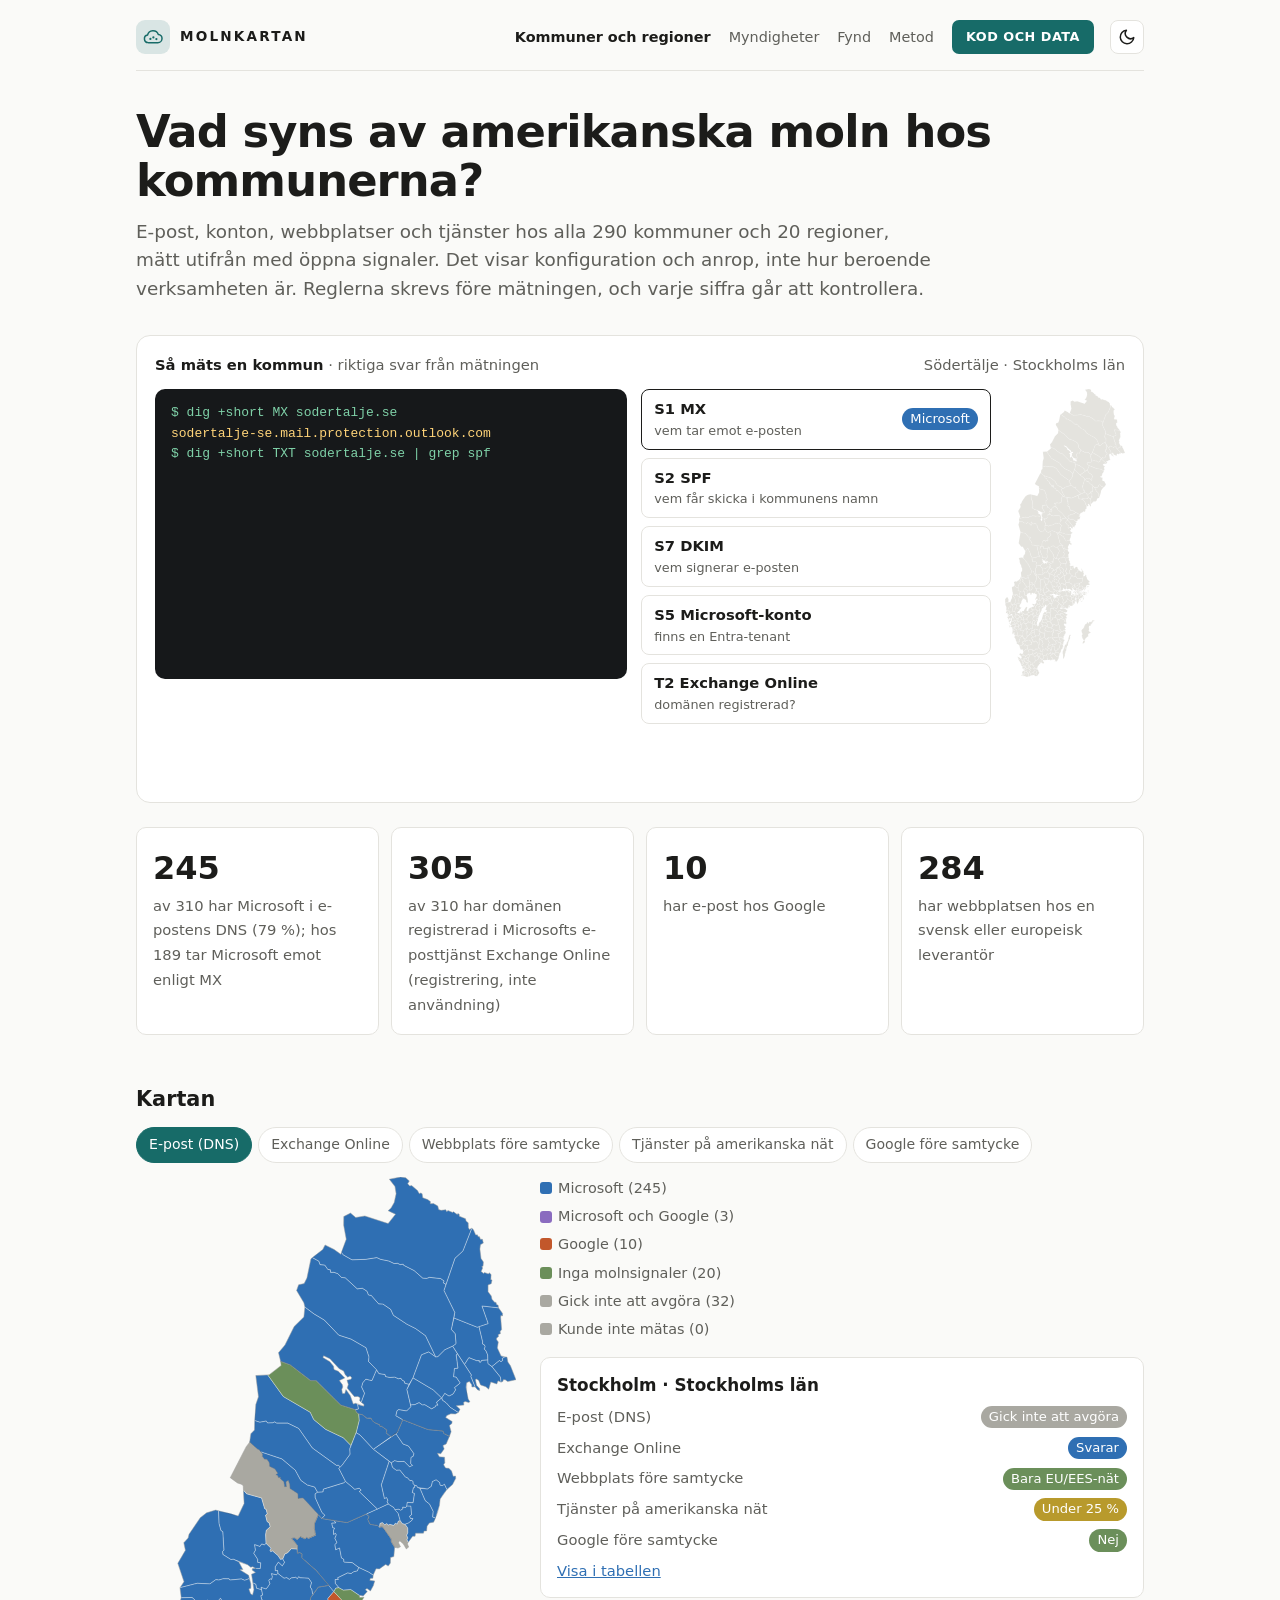
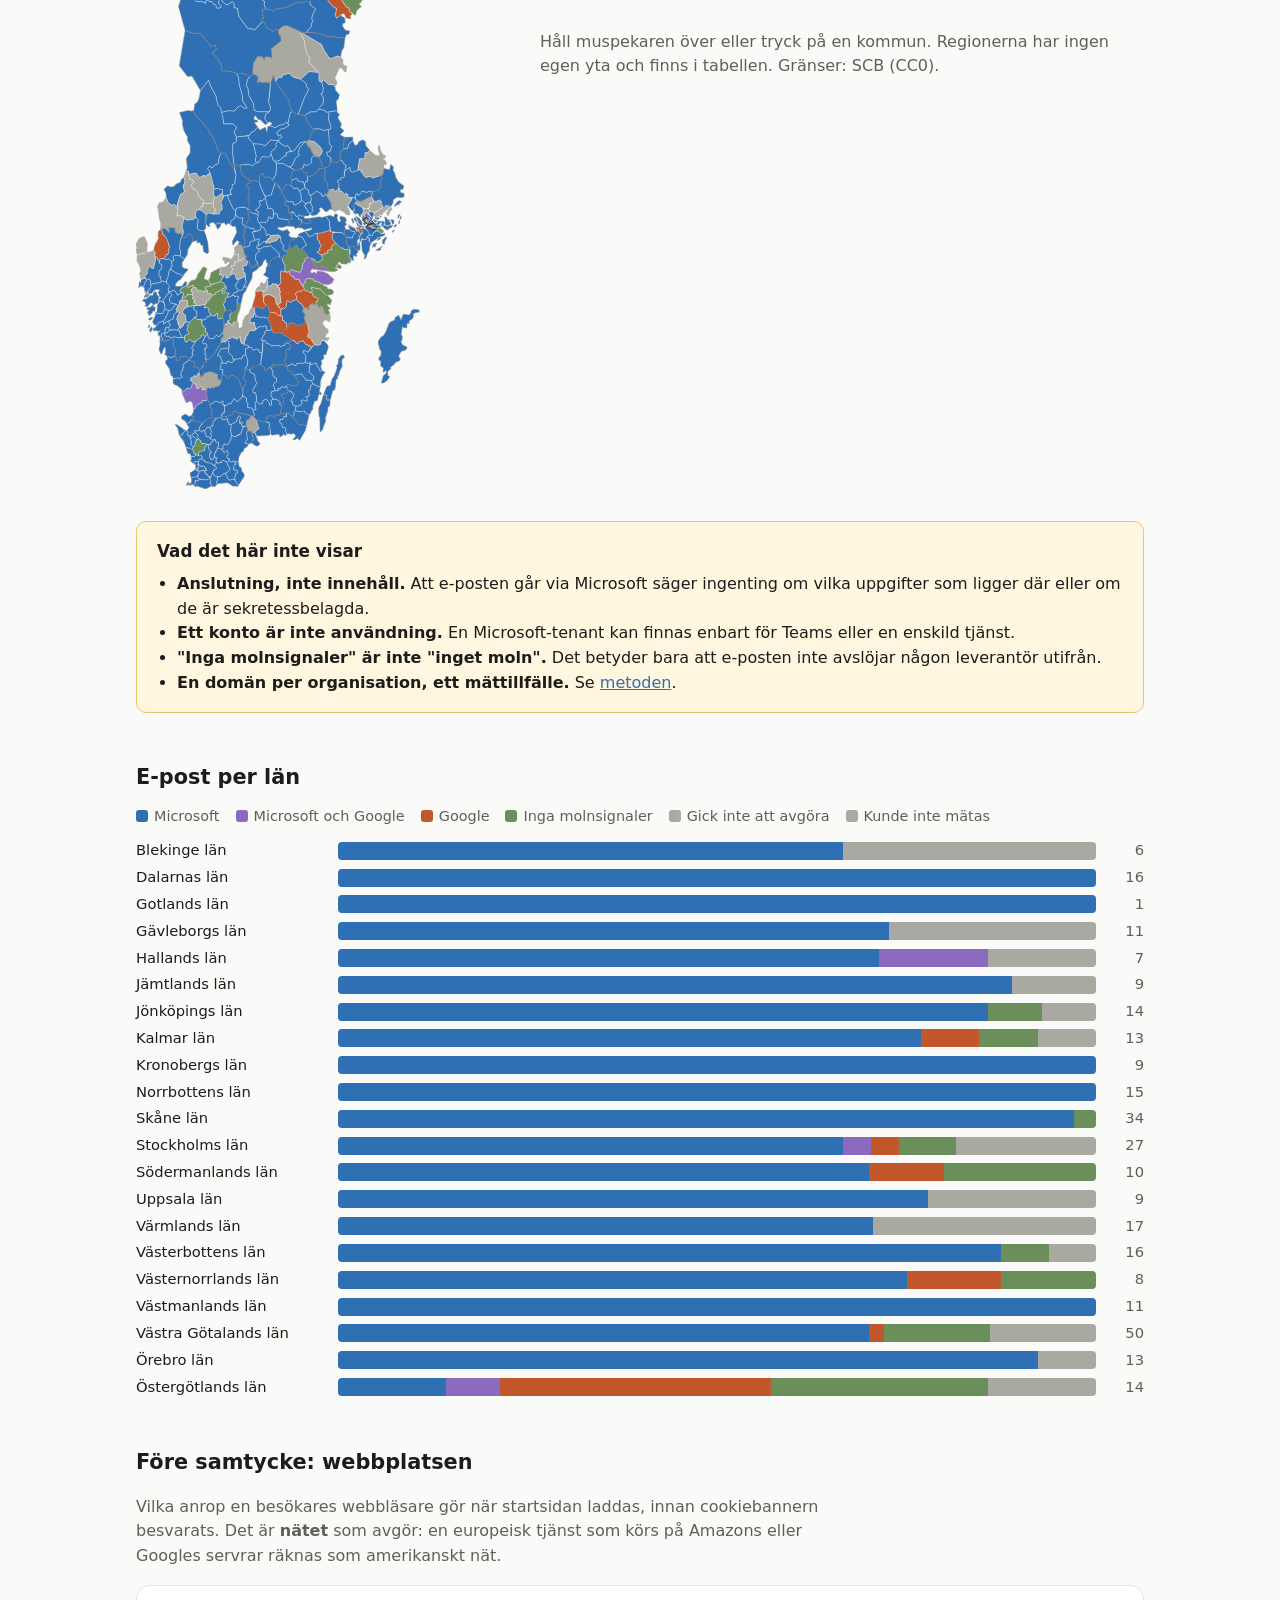
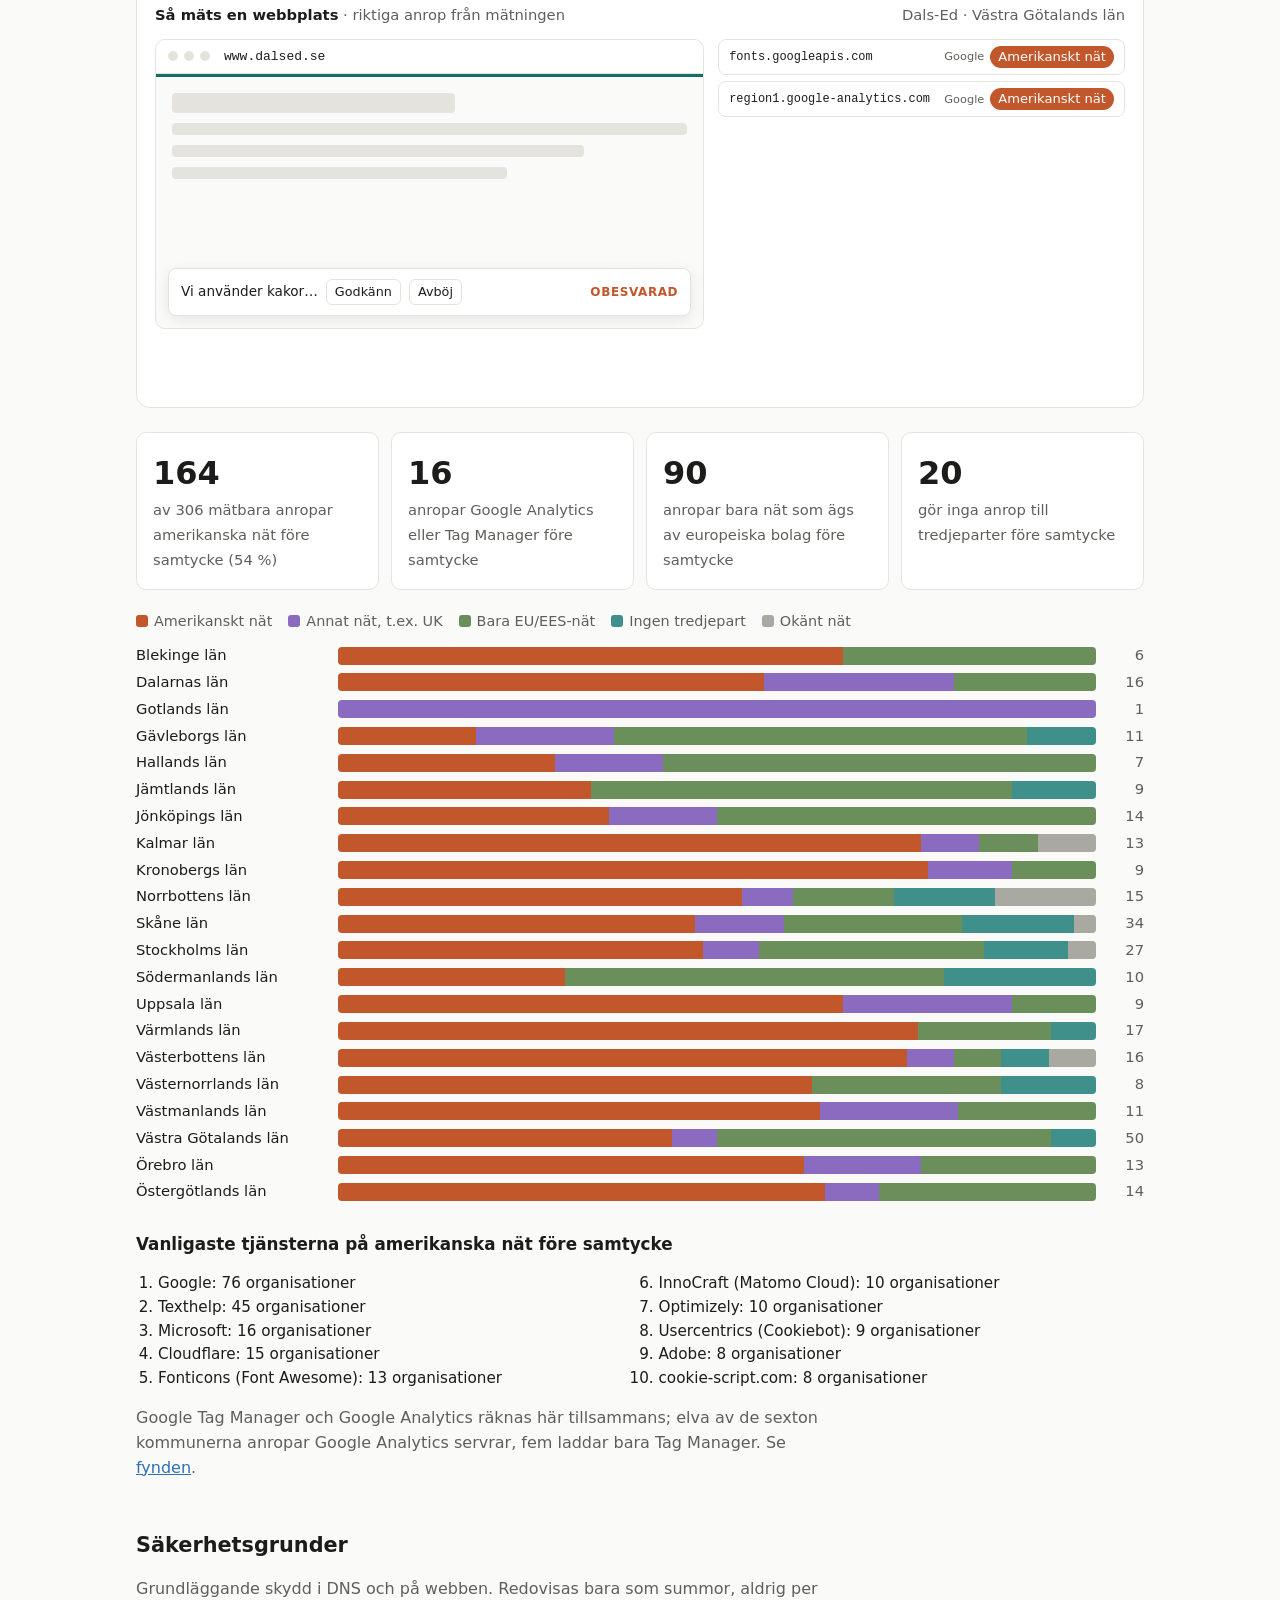
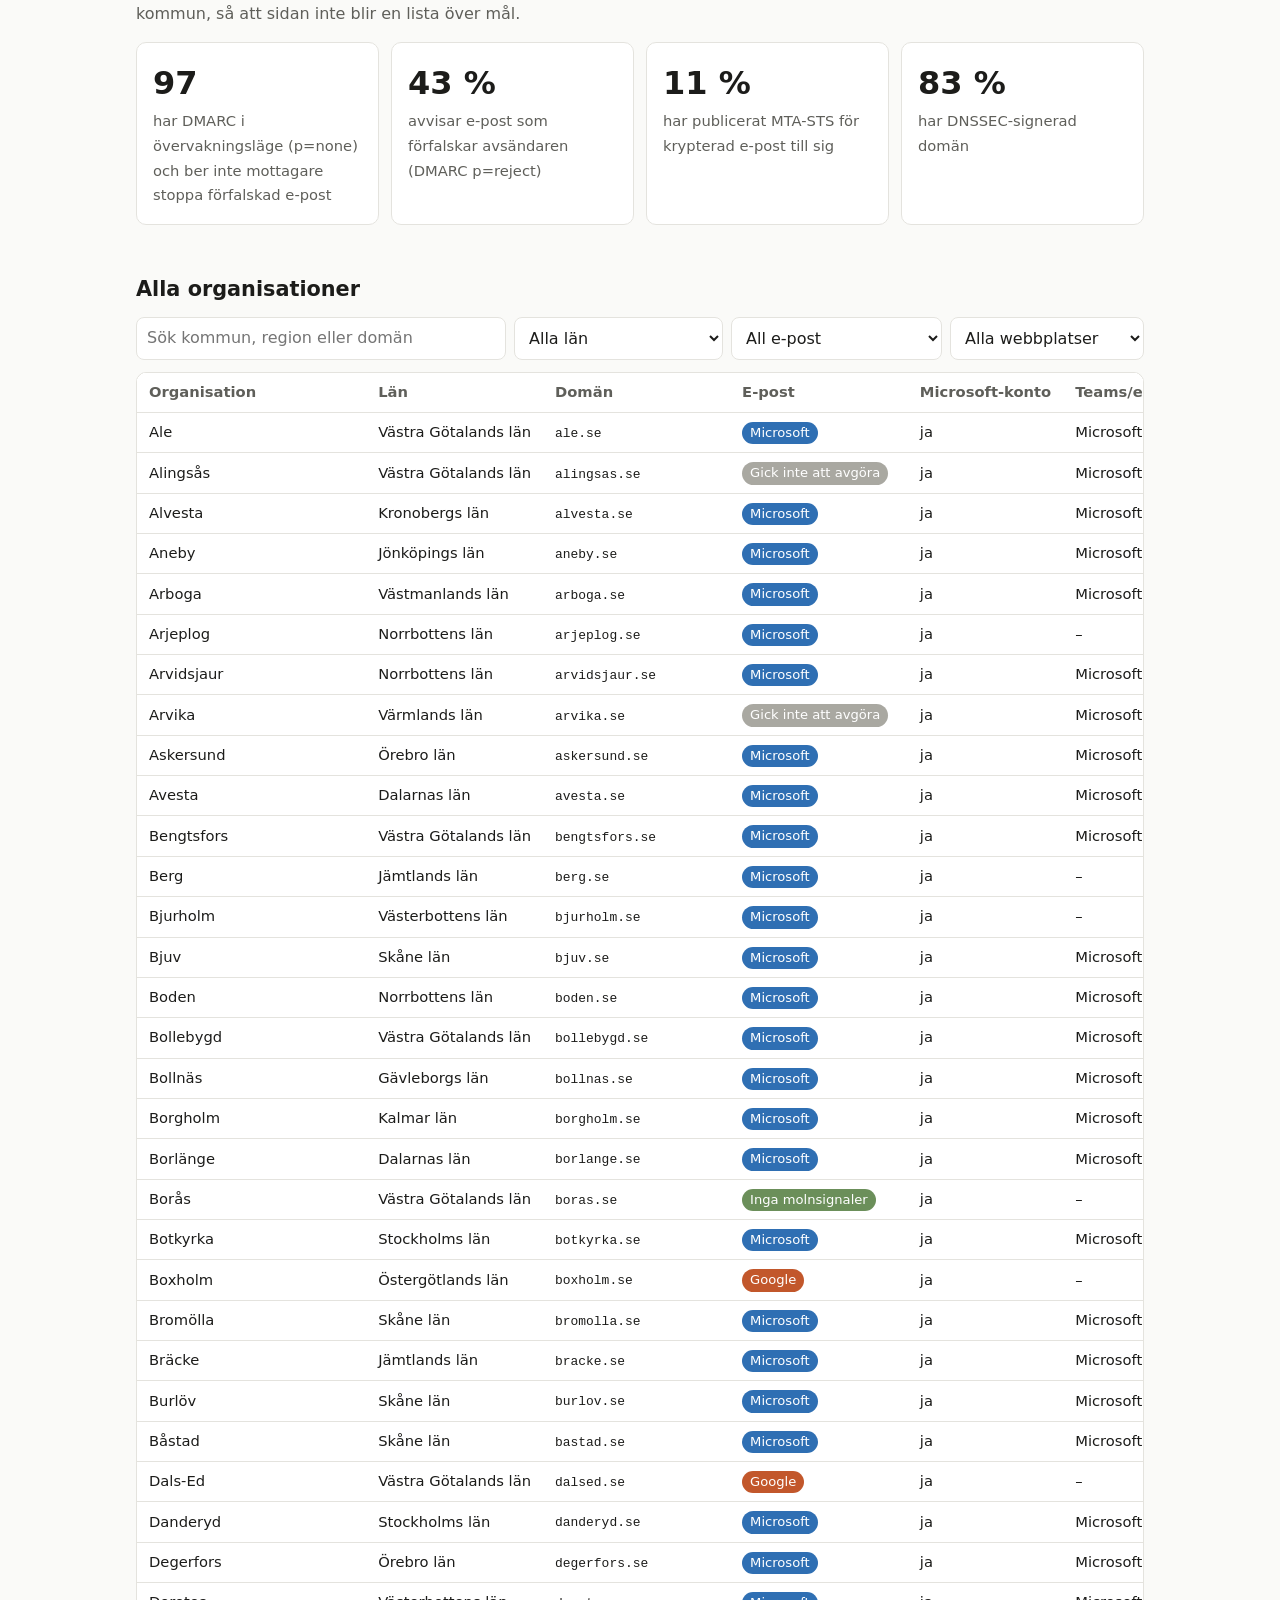
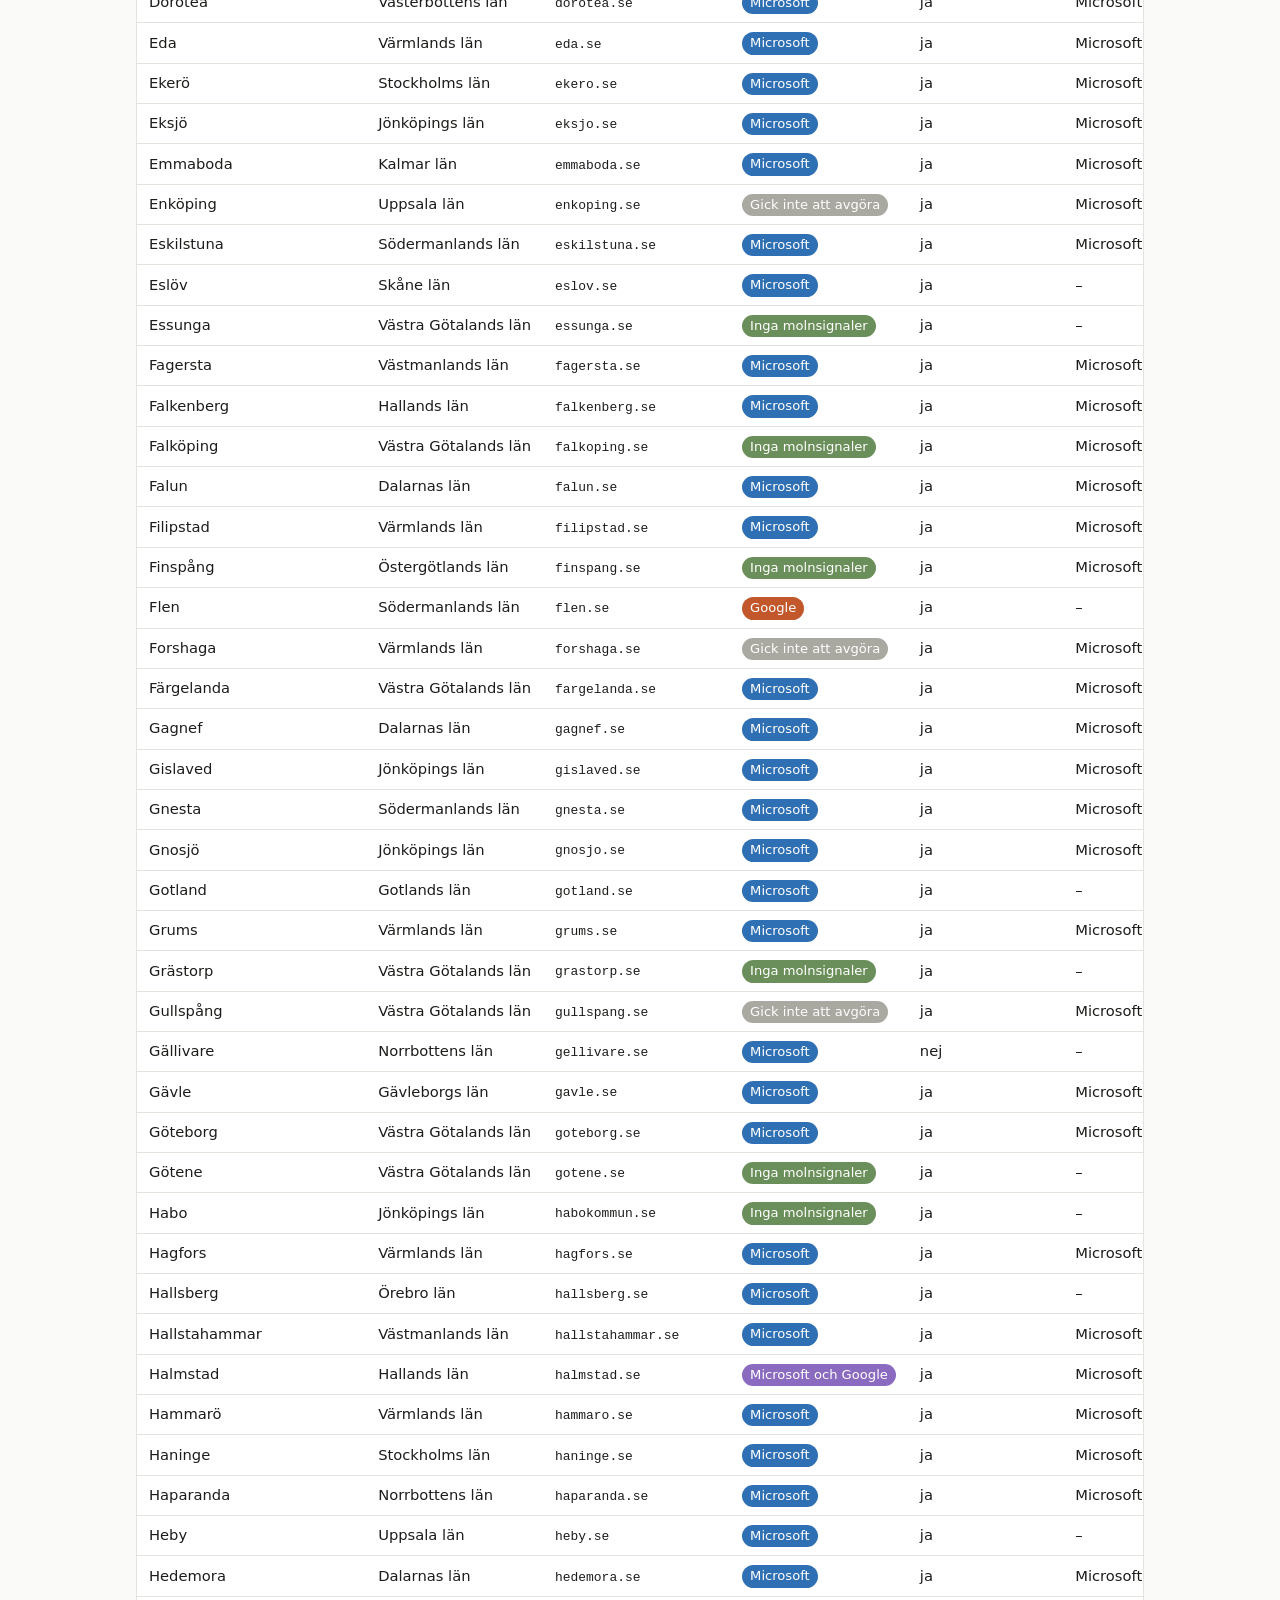
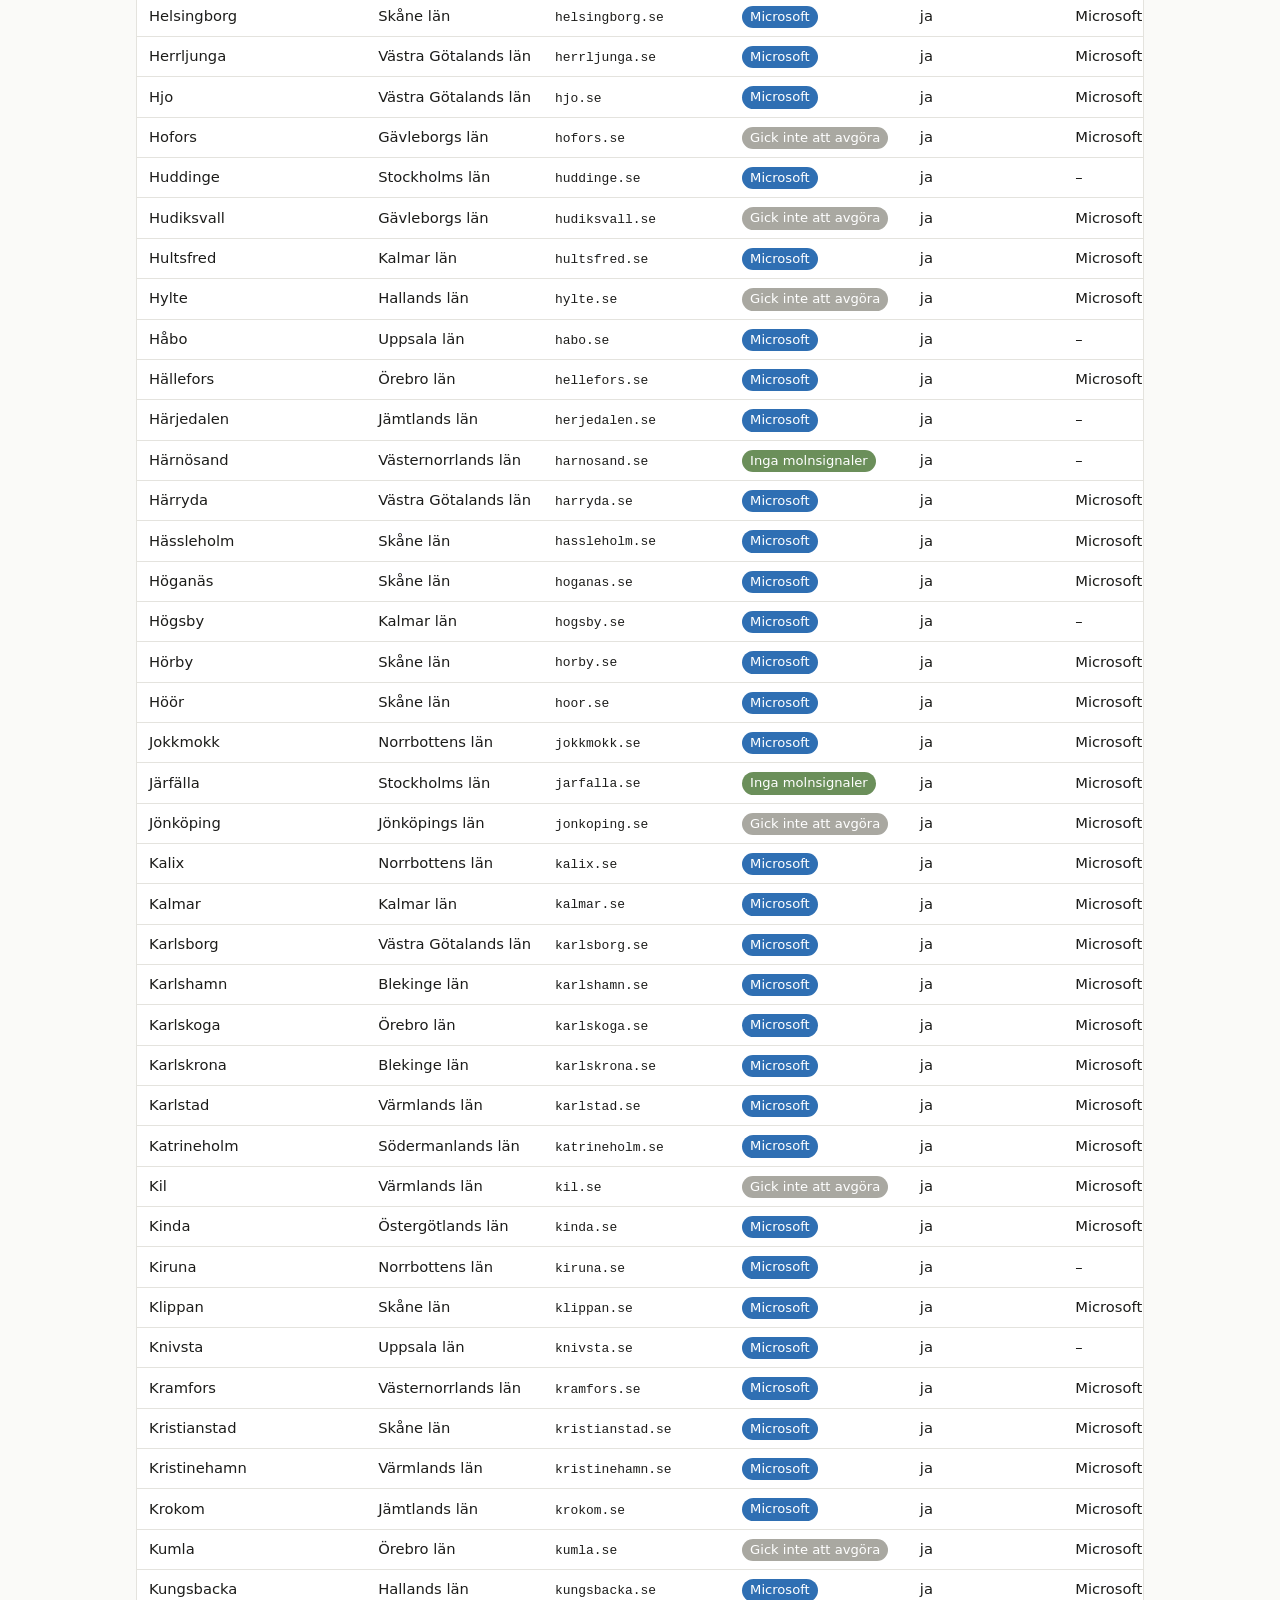
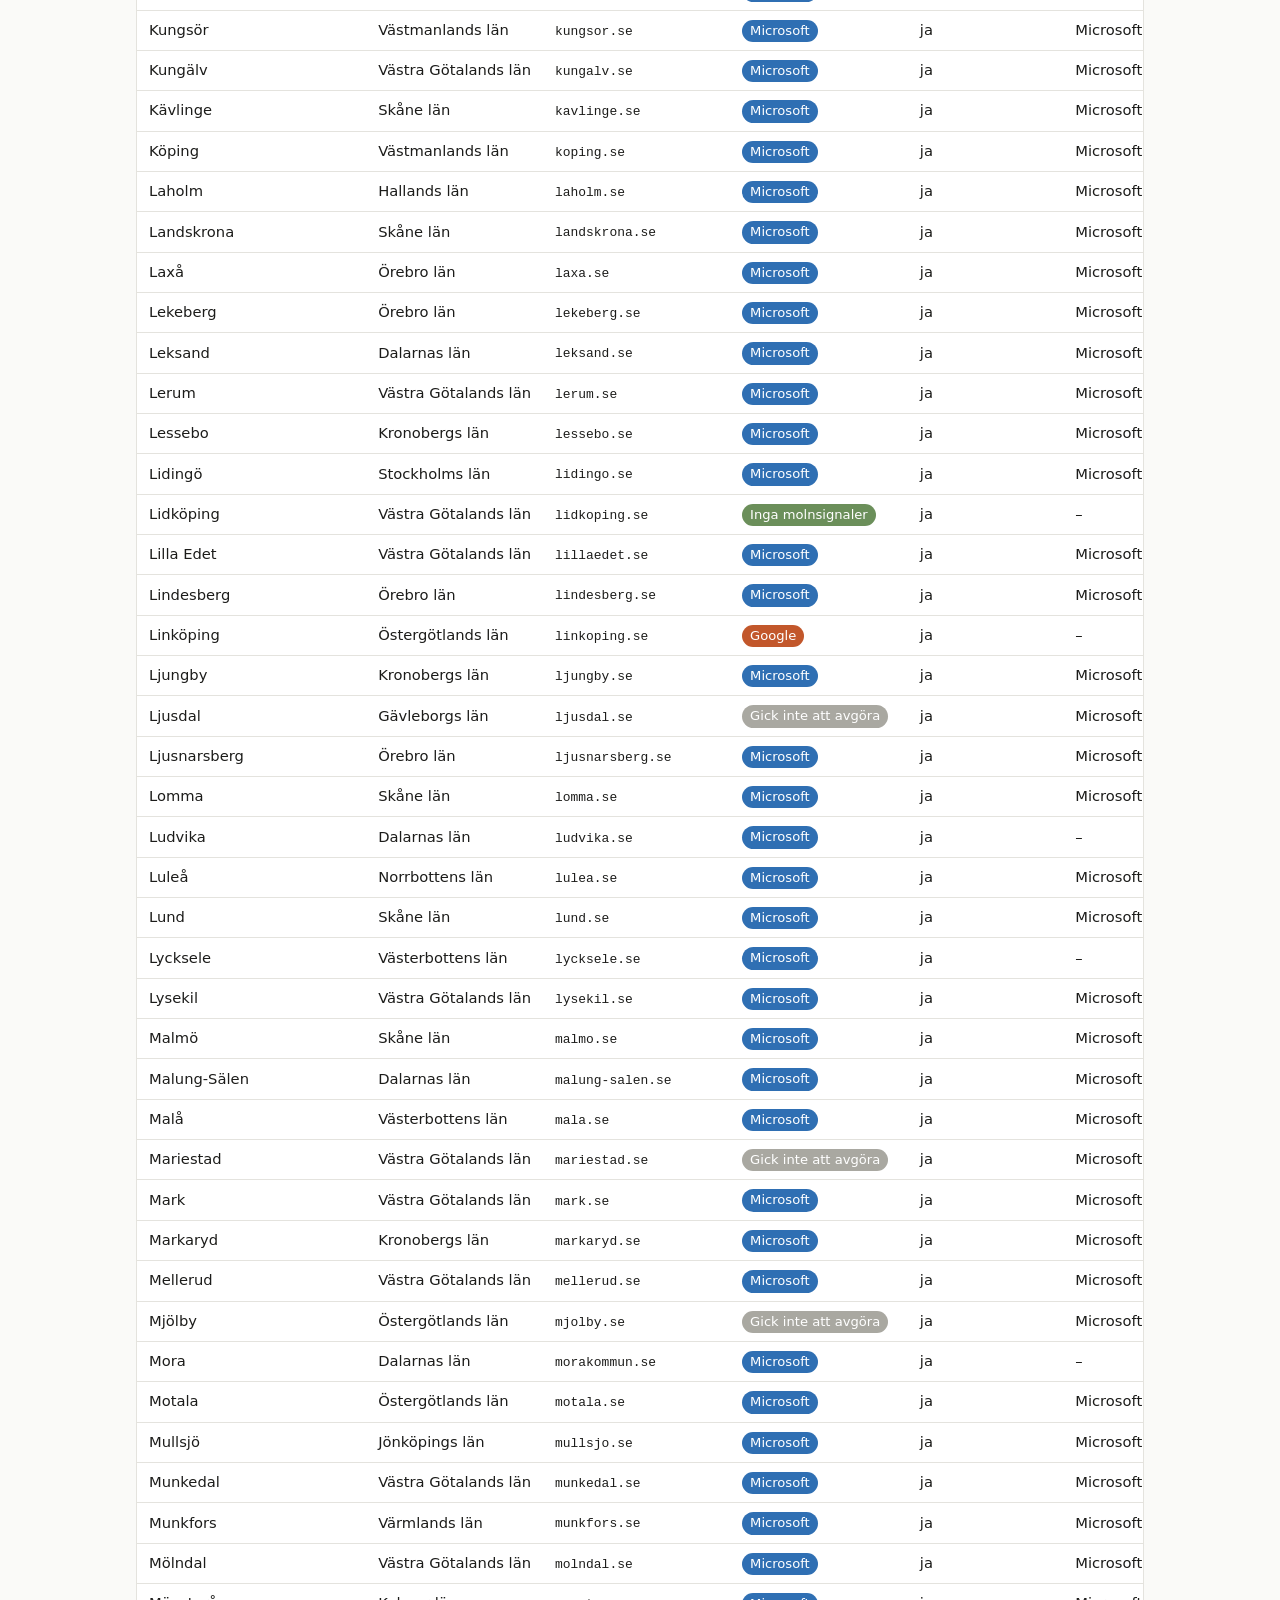
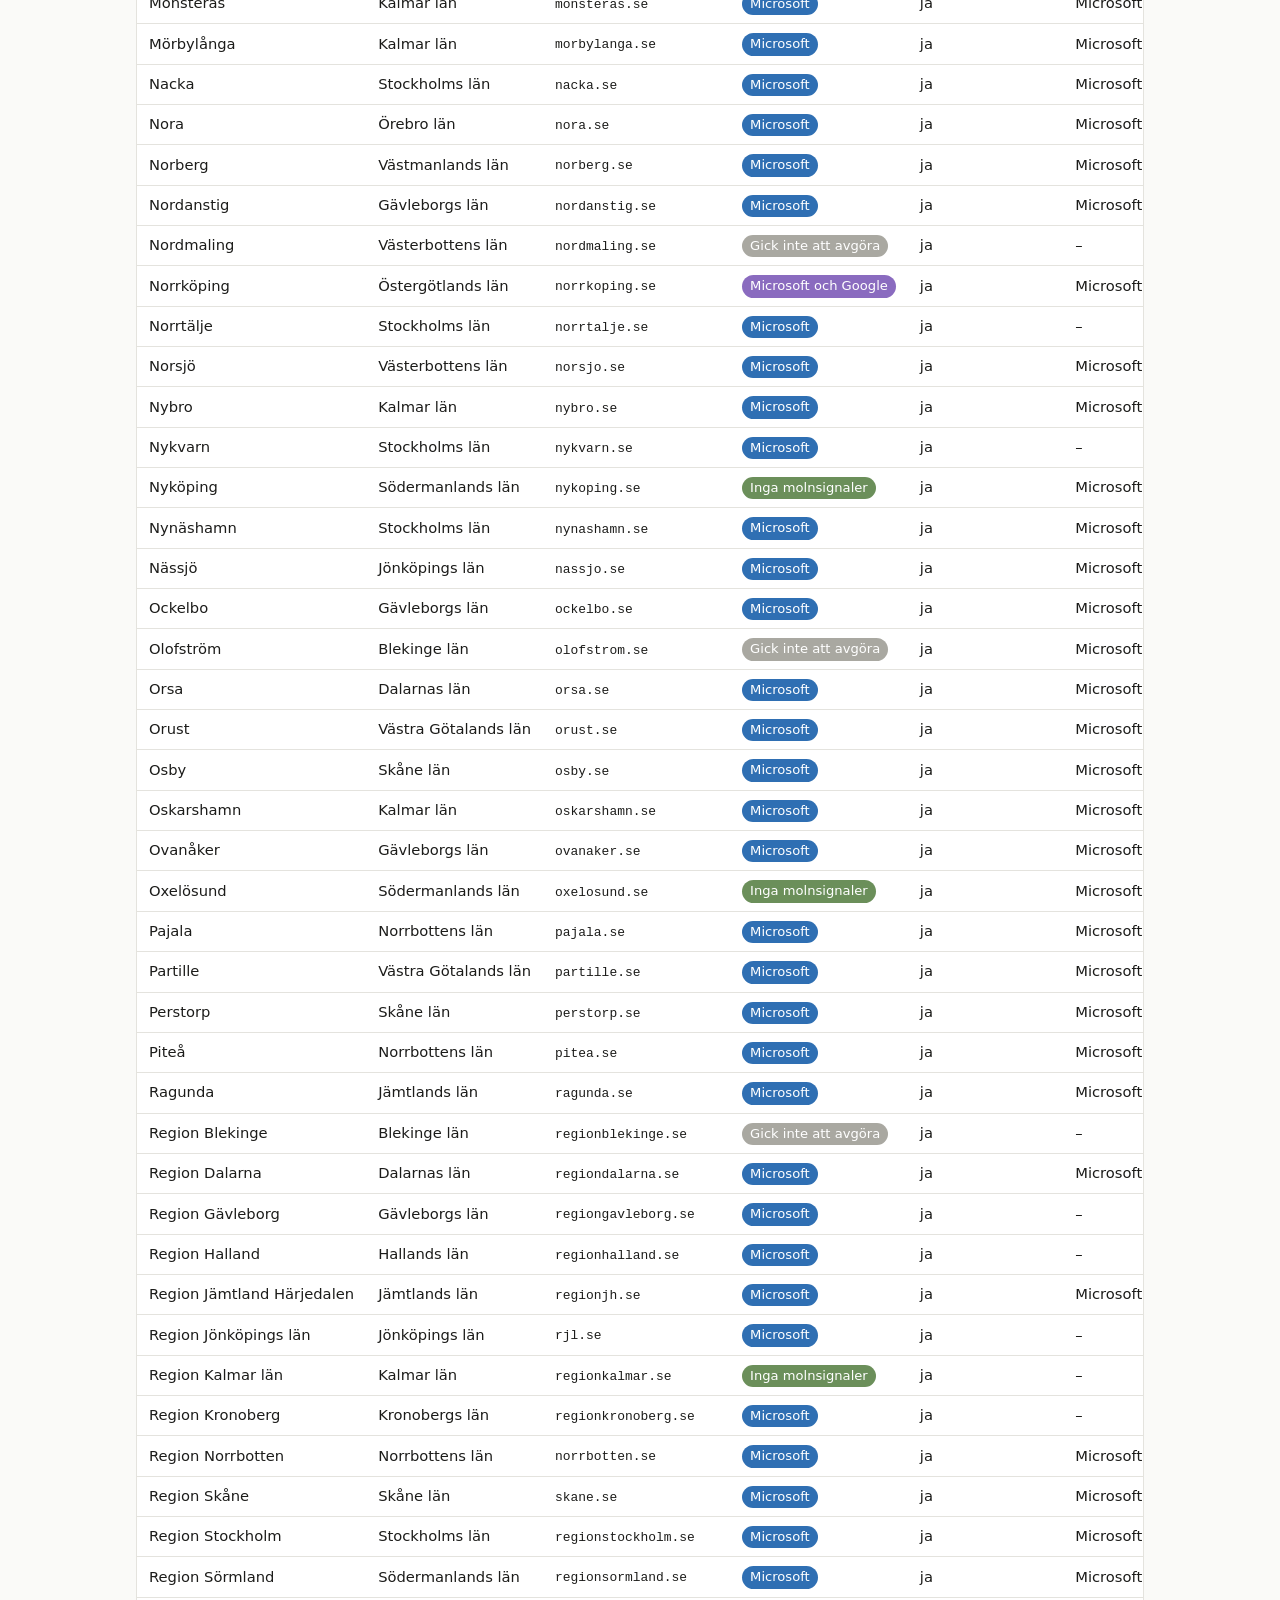
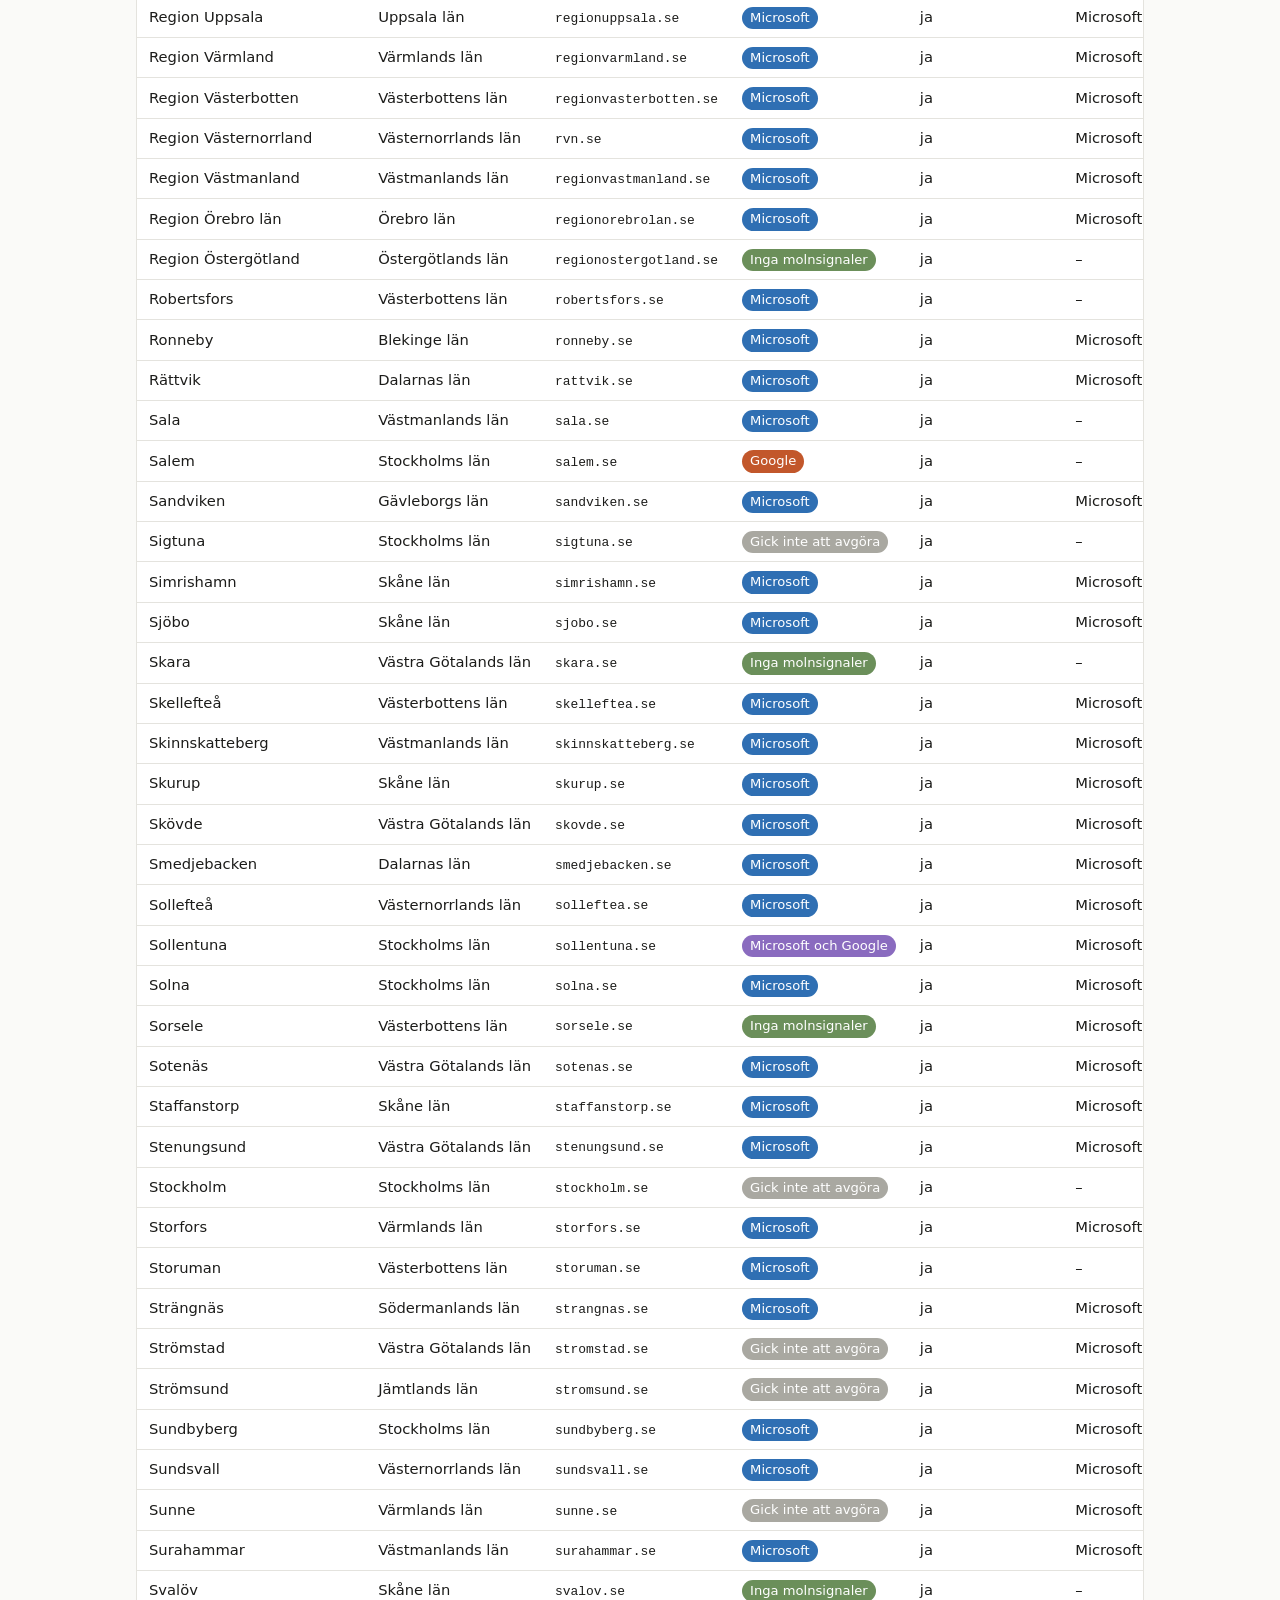
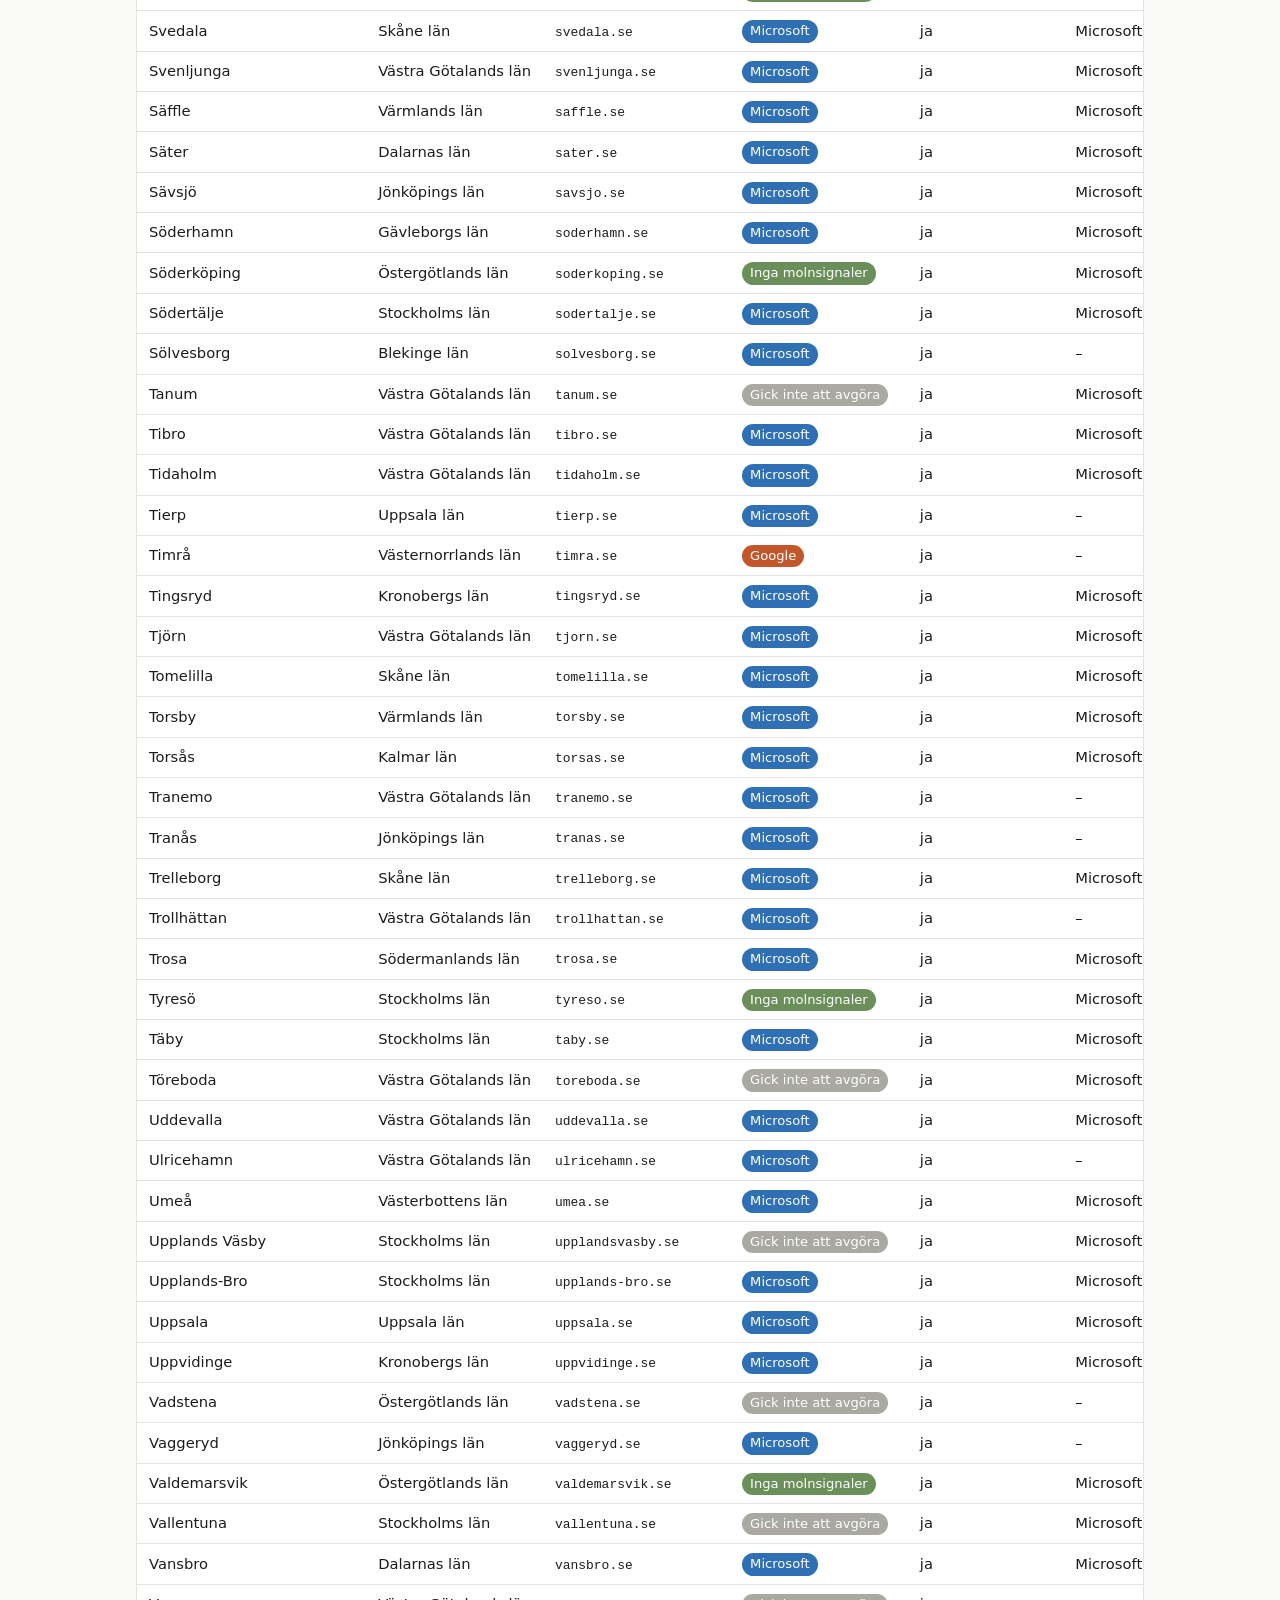
==== commit 1d35bdef: "DNS-mätfel blir "kunde inte mätas", och blandade signaler redovisas #9: uppslag skiljer mellan sakna" ====
--- a/docs/index.html
+++ b/docs/index.html
@@ -121,9 +121,11 @@
 <script>
 const KATEGORIER = [
   ["MS", "Microsoft", "var(--ms)"],
+  ["MS+G", "Microsoft och Google", "var(--annat)"],
   ["G", "Google", "var(--g)"],
   ["inga molnsignaler", "Inga molnsignaler", "var(--inga)"],
   ["okänd", "Gick inte att avgöra", "var(--okand)"],
+  ["kunde inte mätas", "Kunde inte mätas", "var(--okand)"],
 ];
 const WEBBKLASSER = [
   ["US-nät före samtycke", "Amerikanskt nät", "var(--g)"],
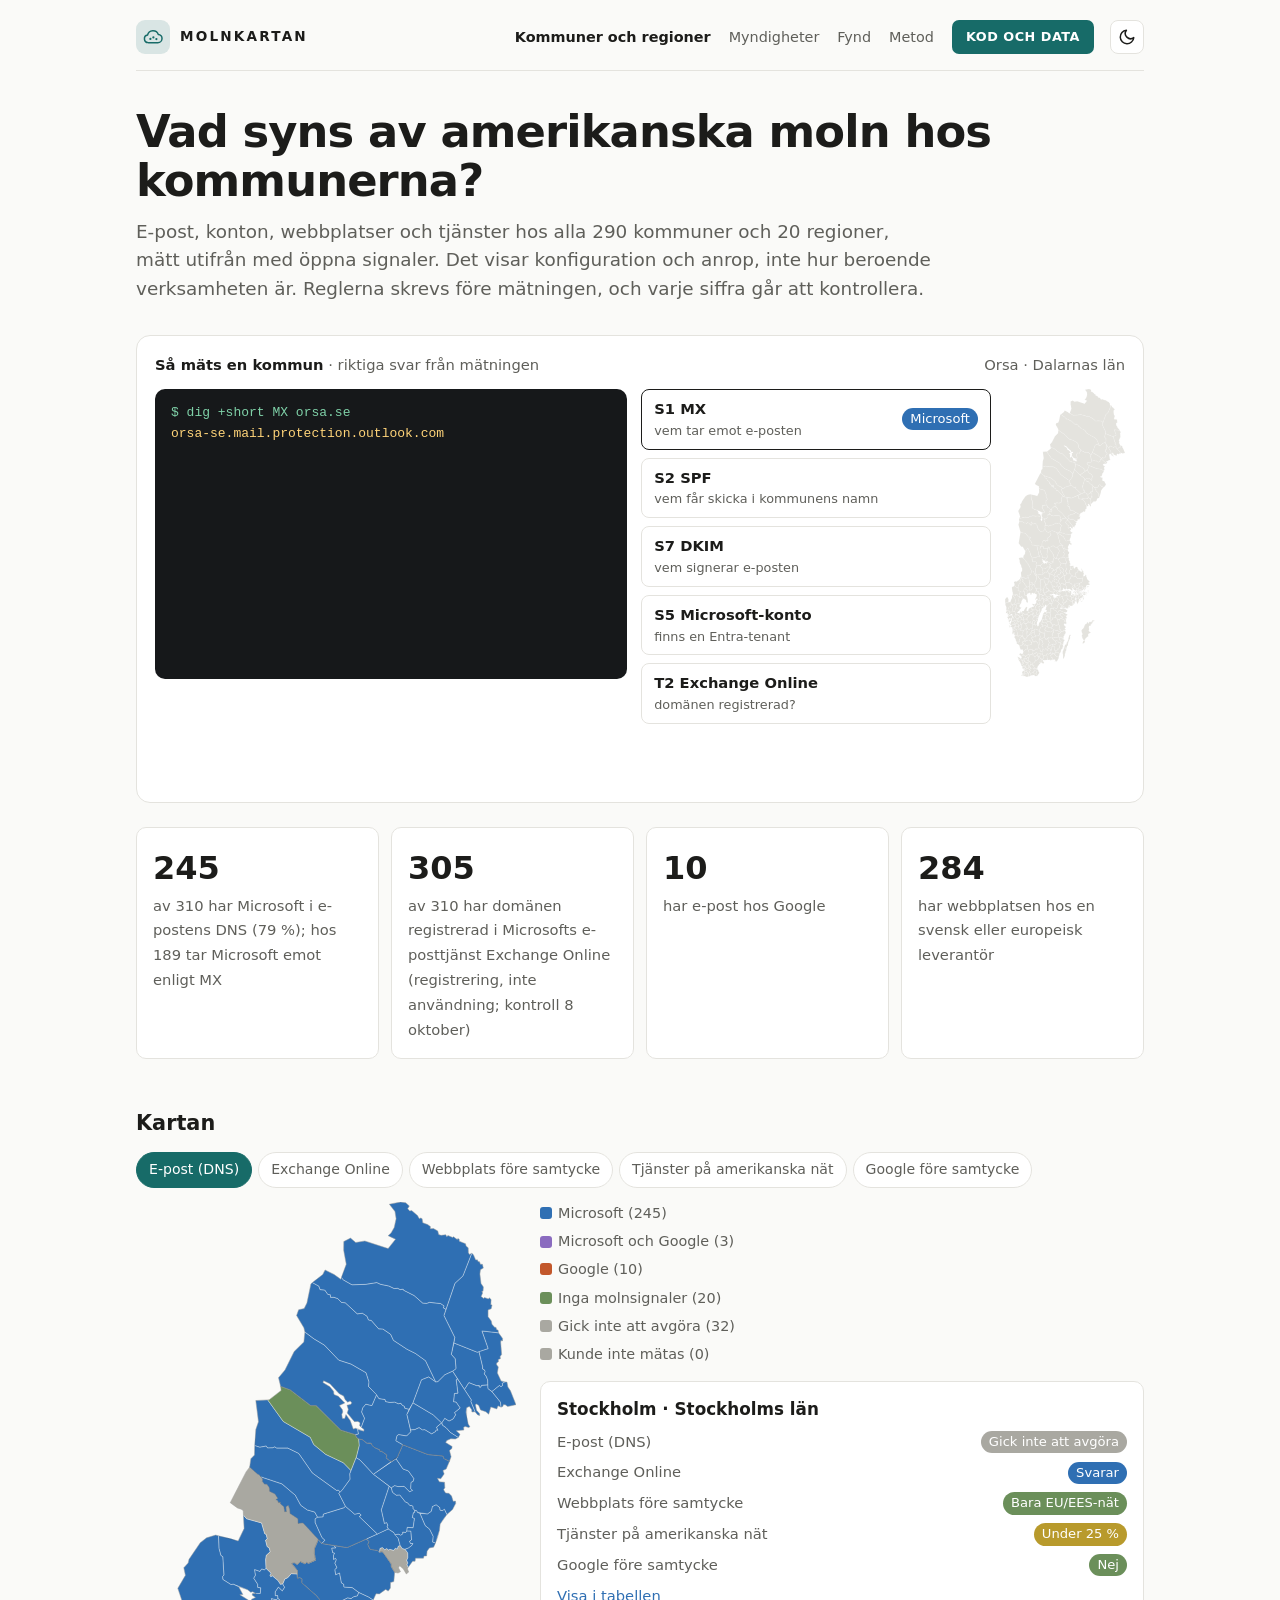
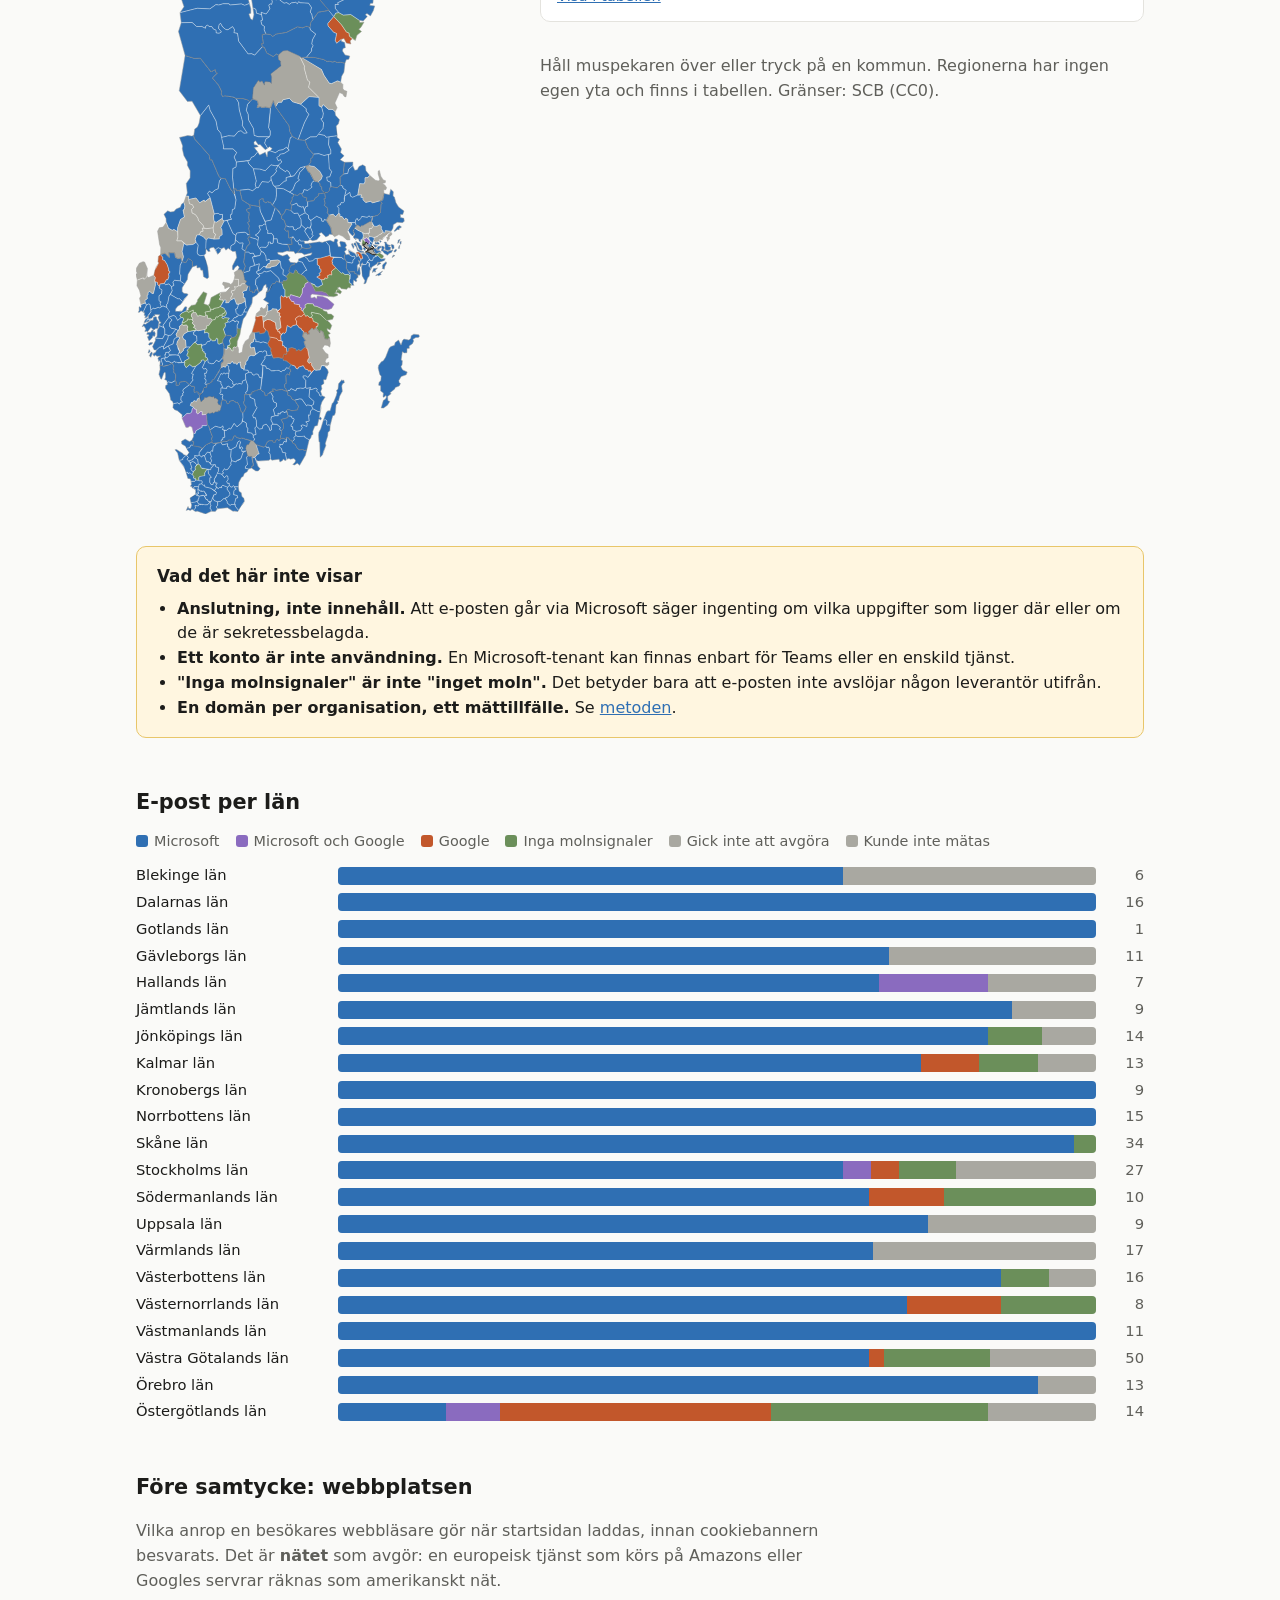
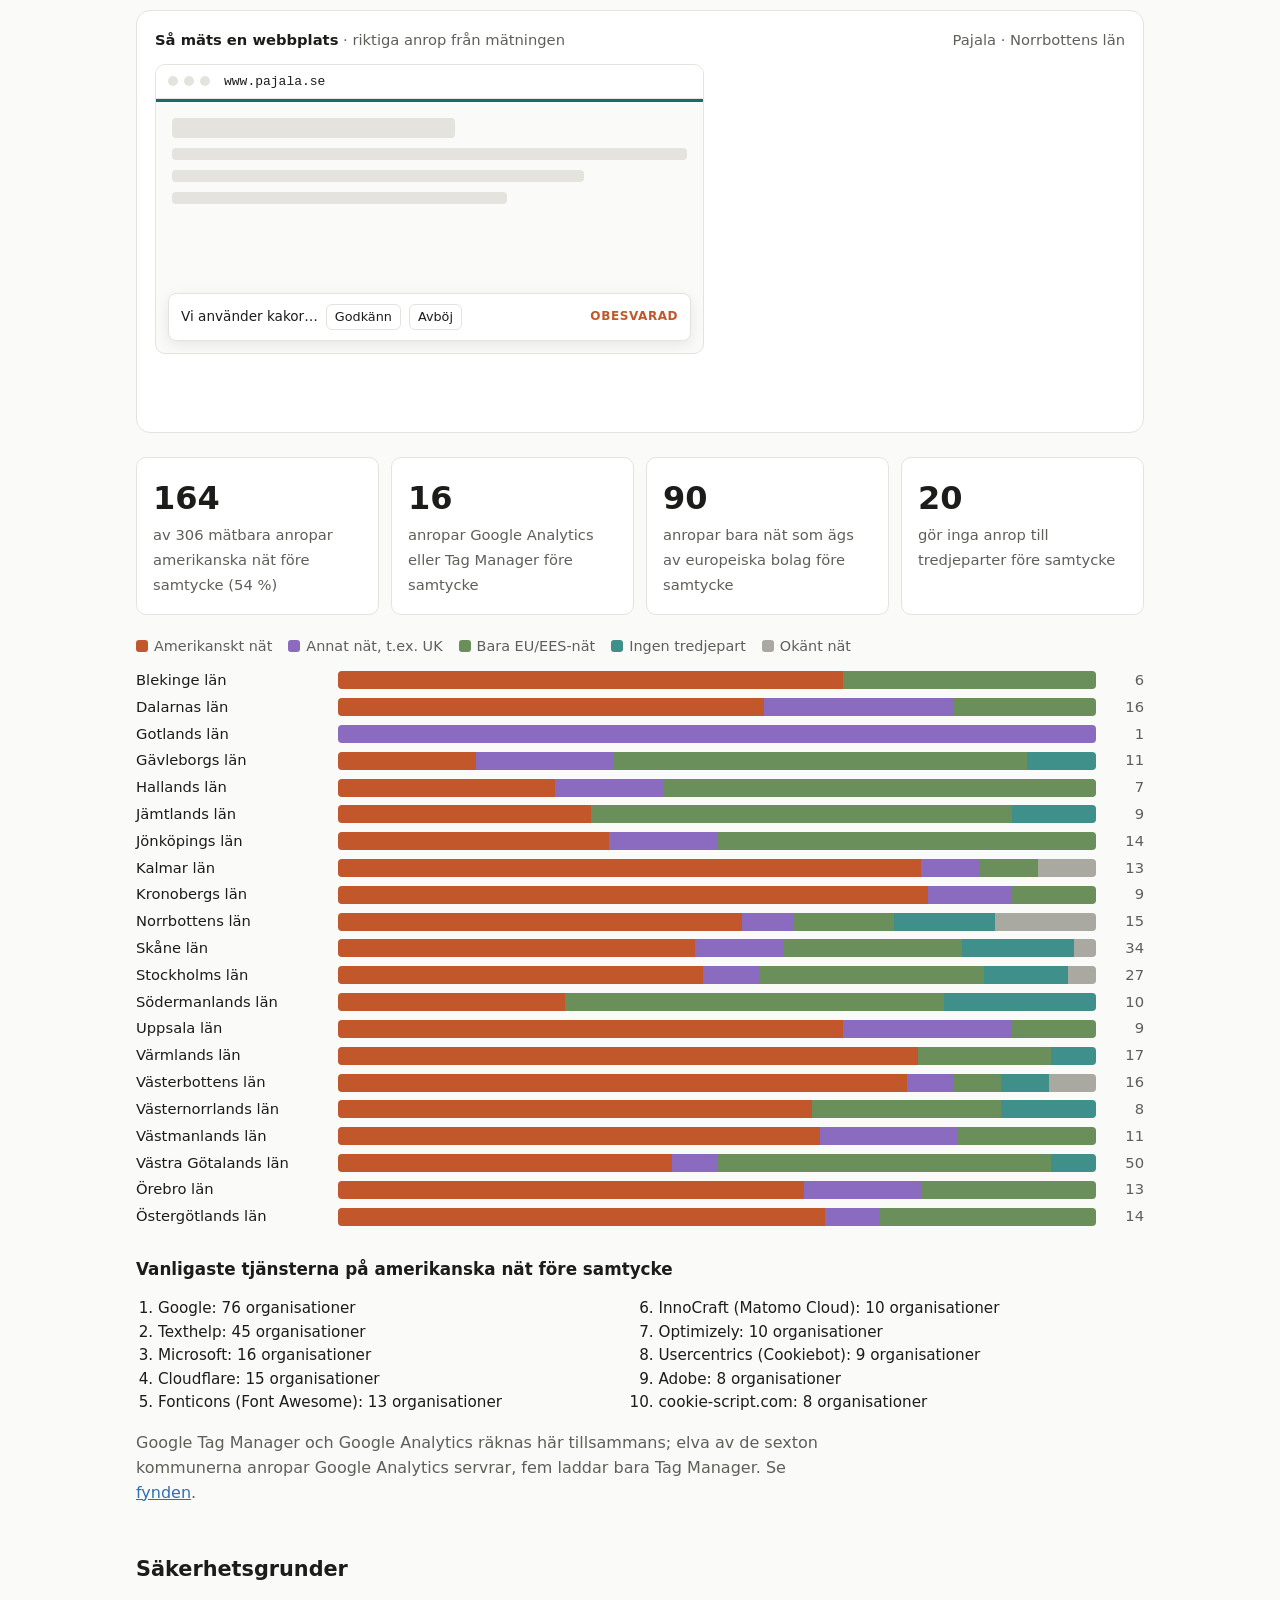
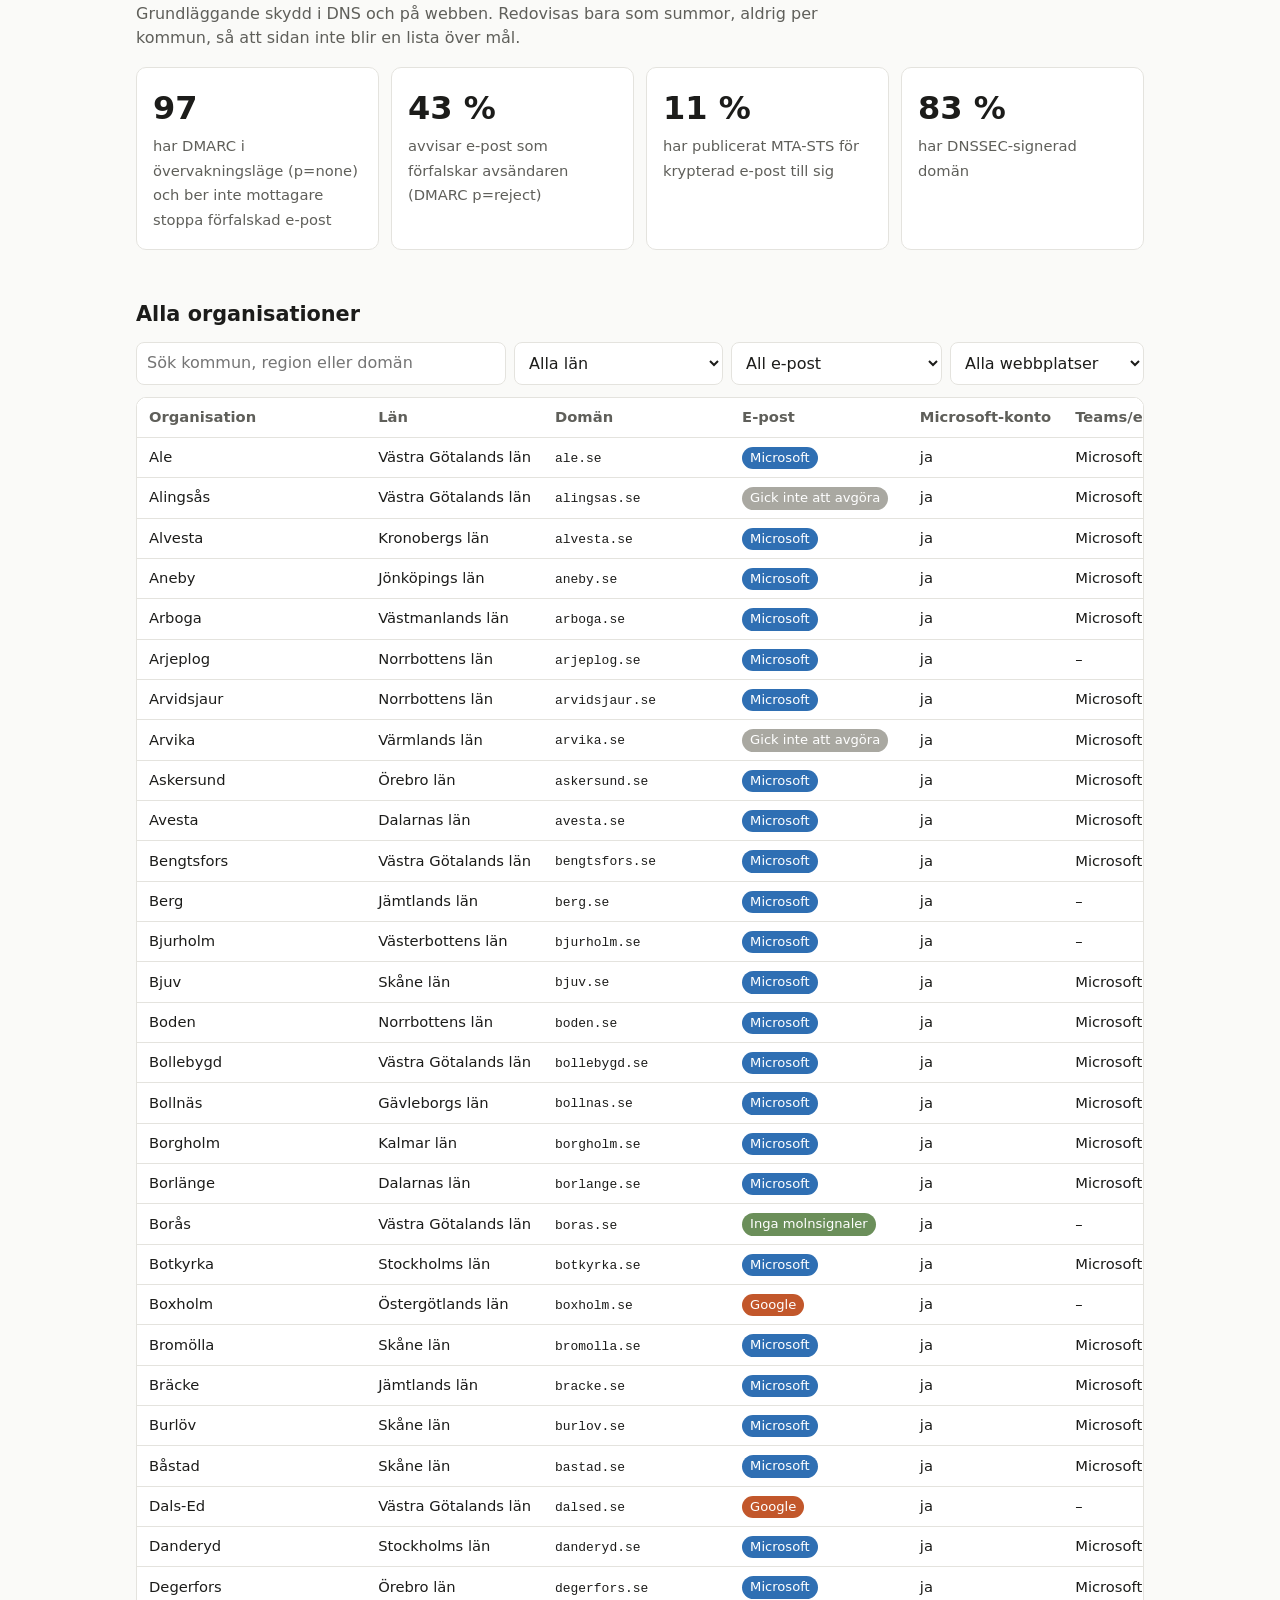
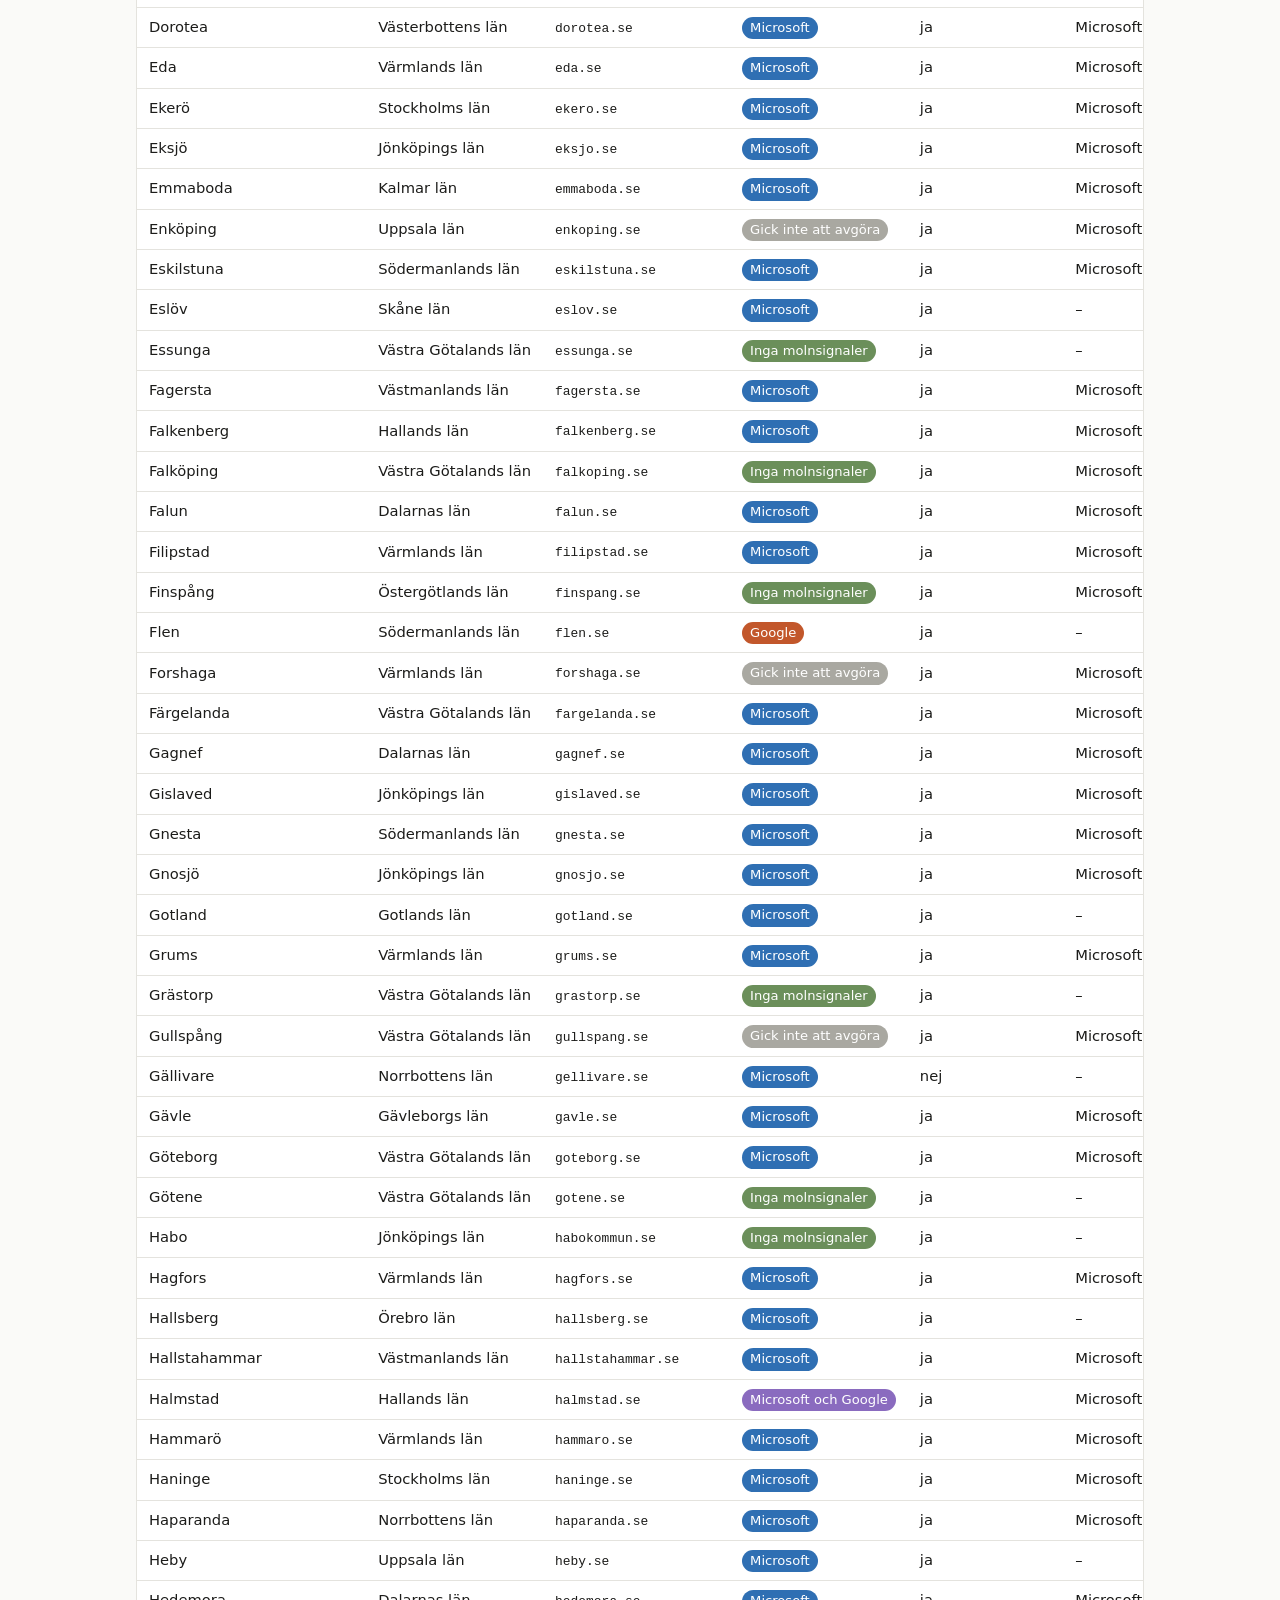
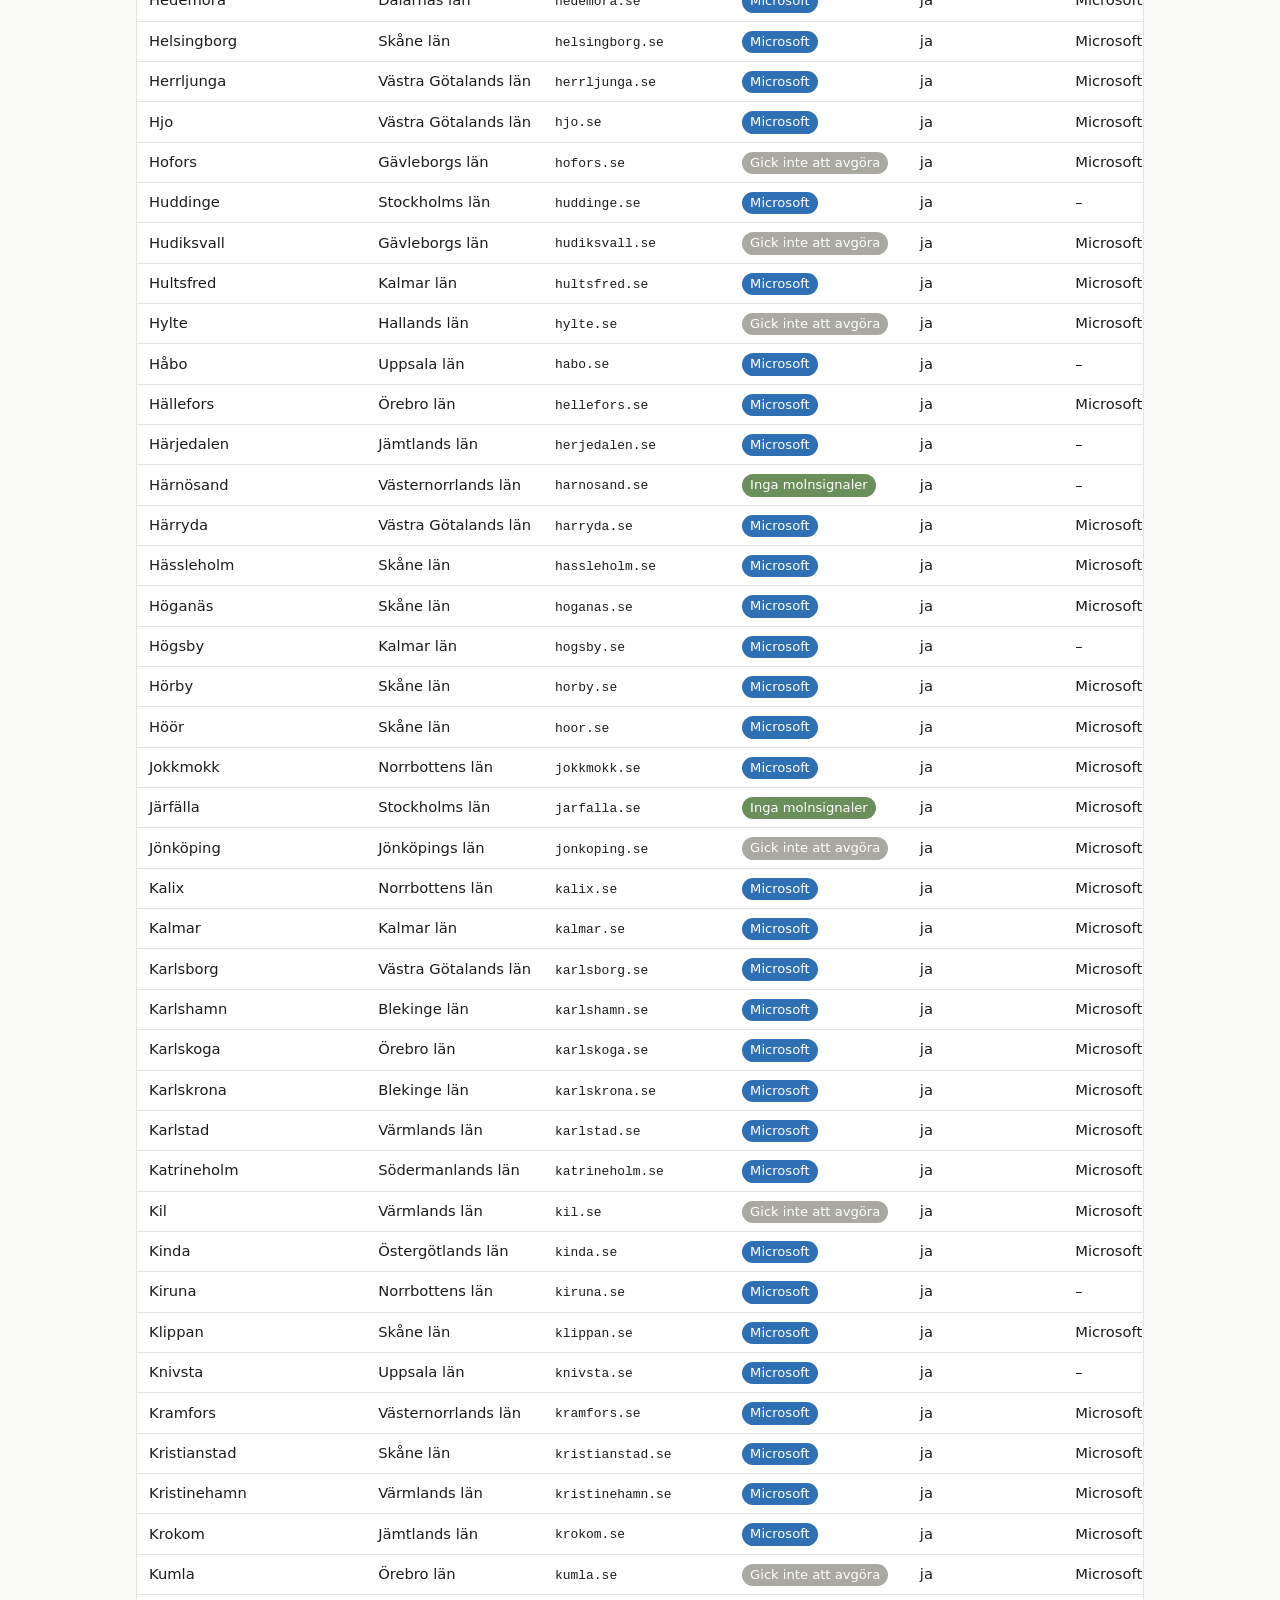
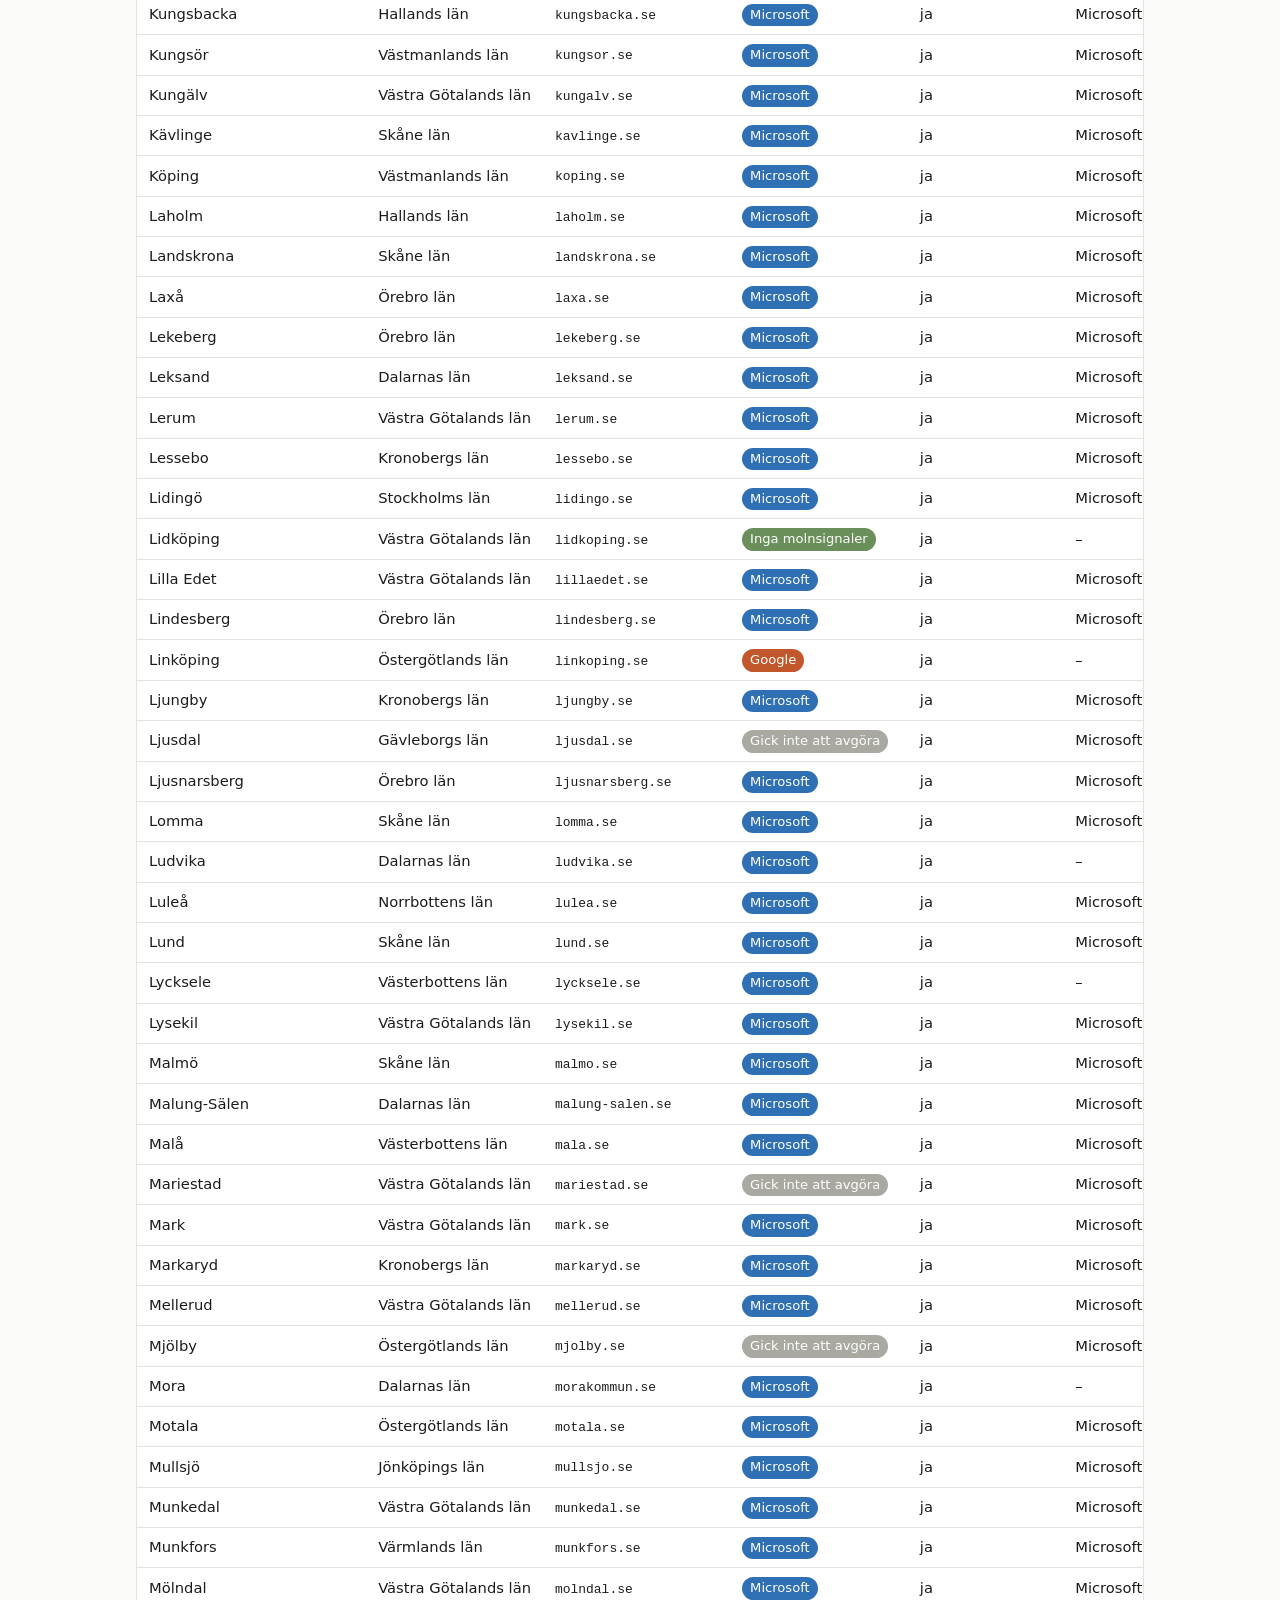
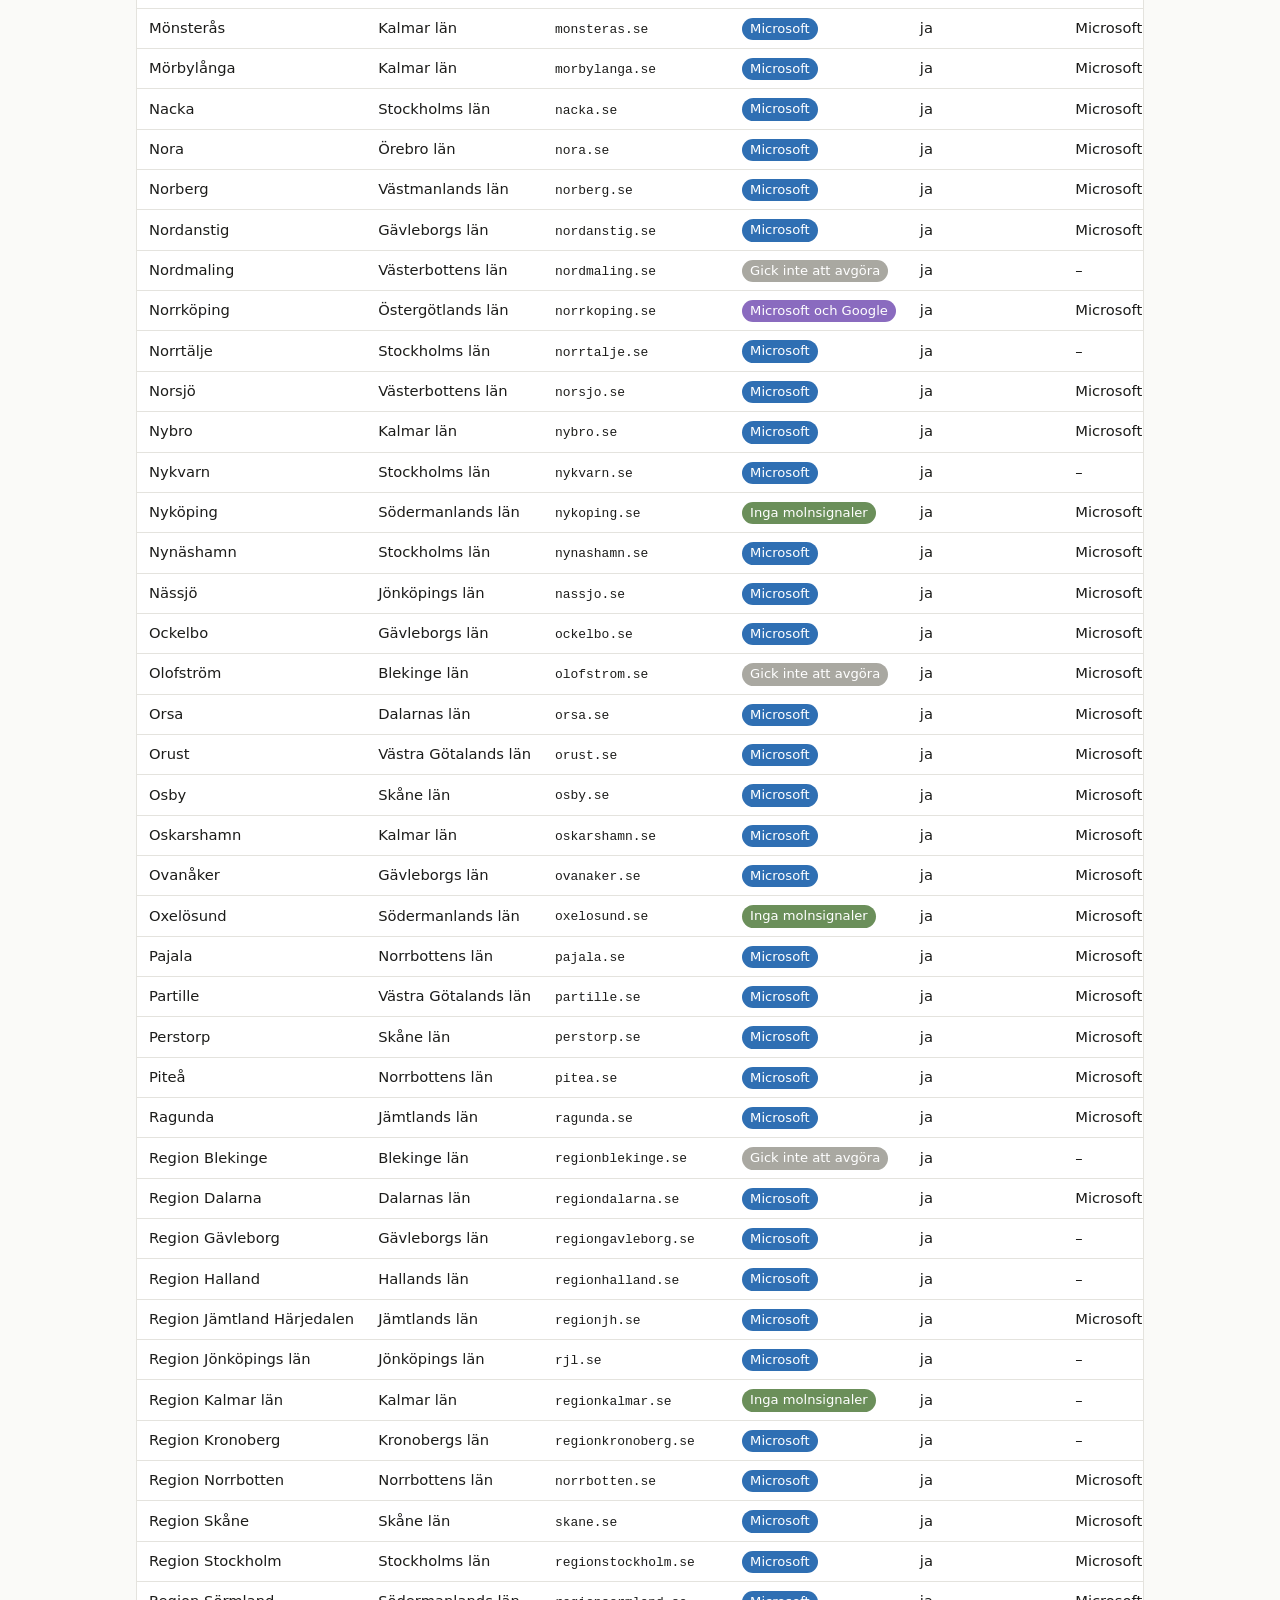
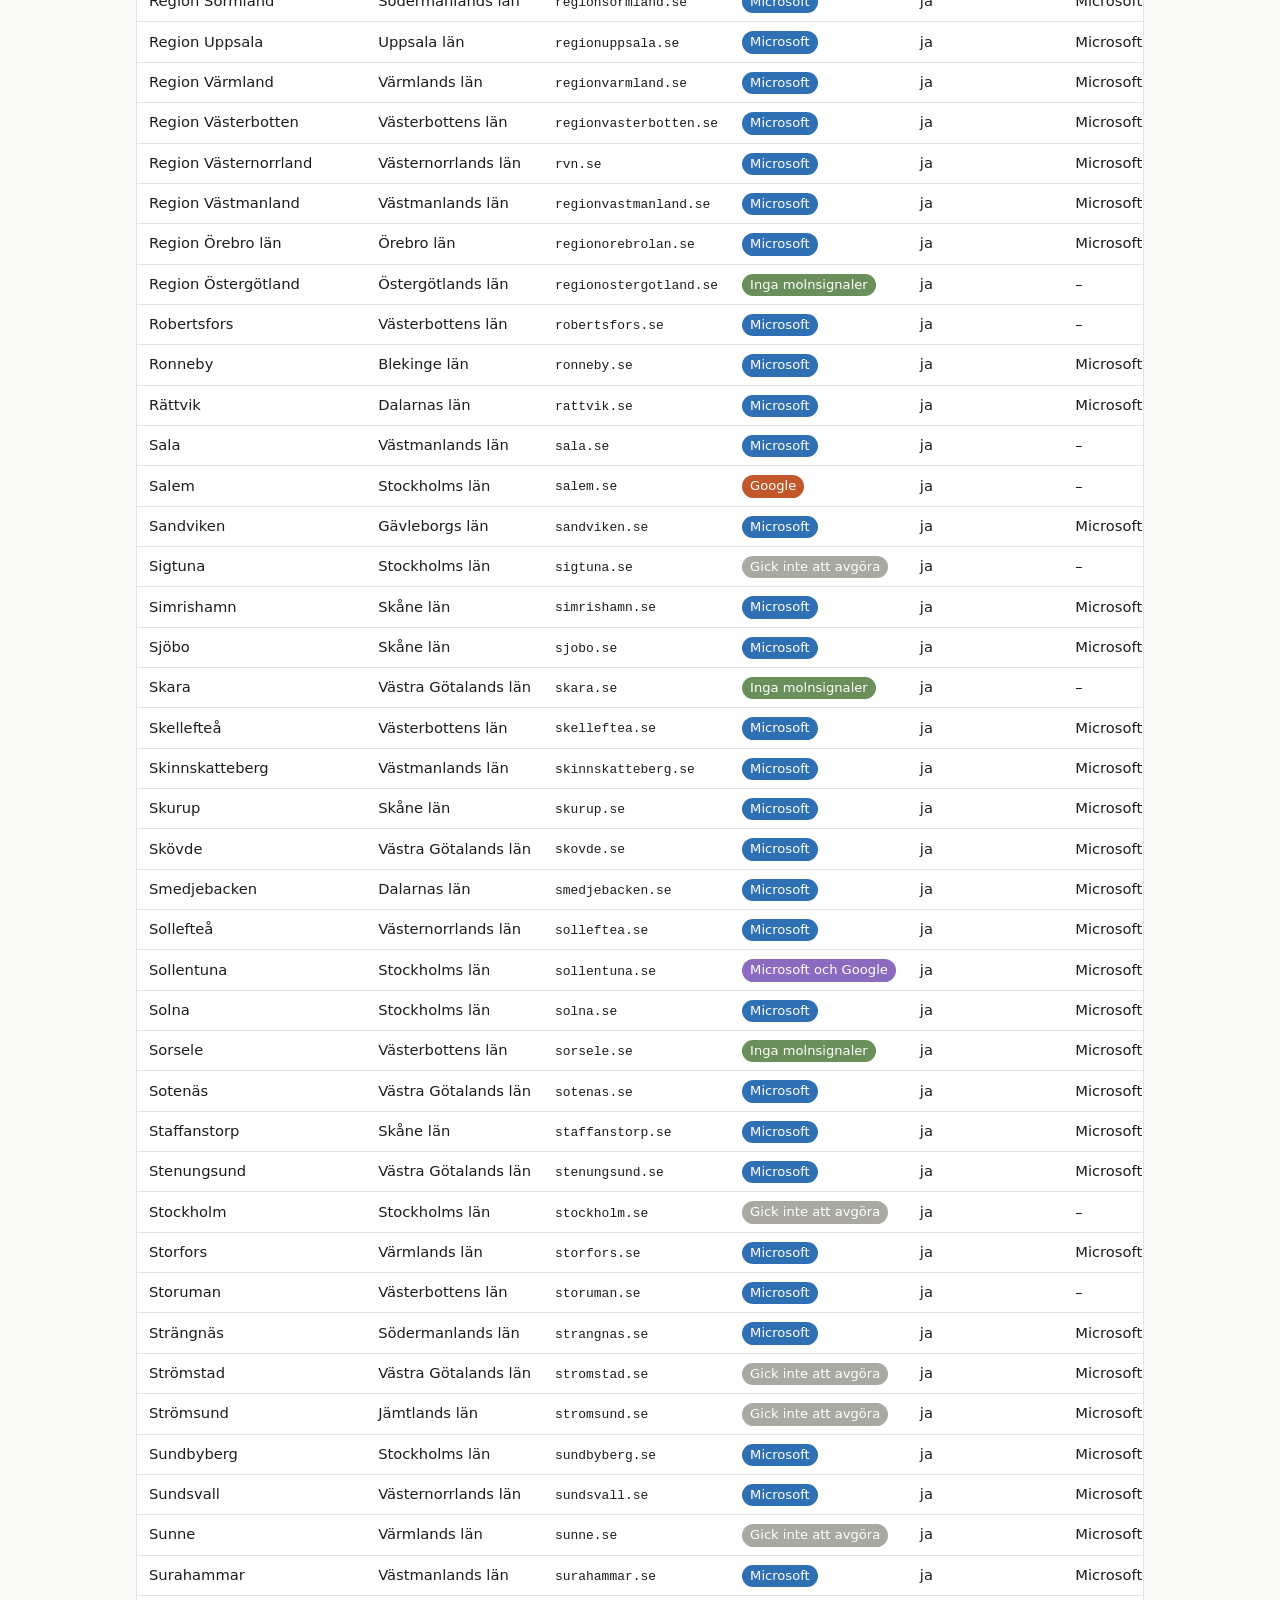
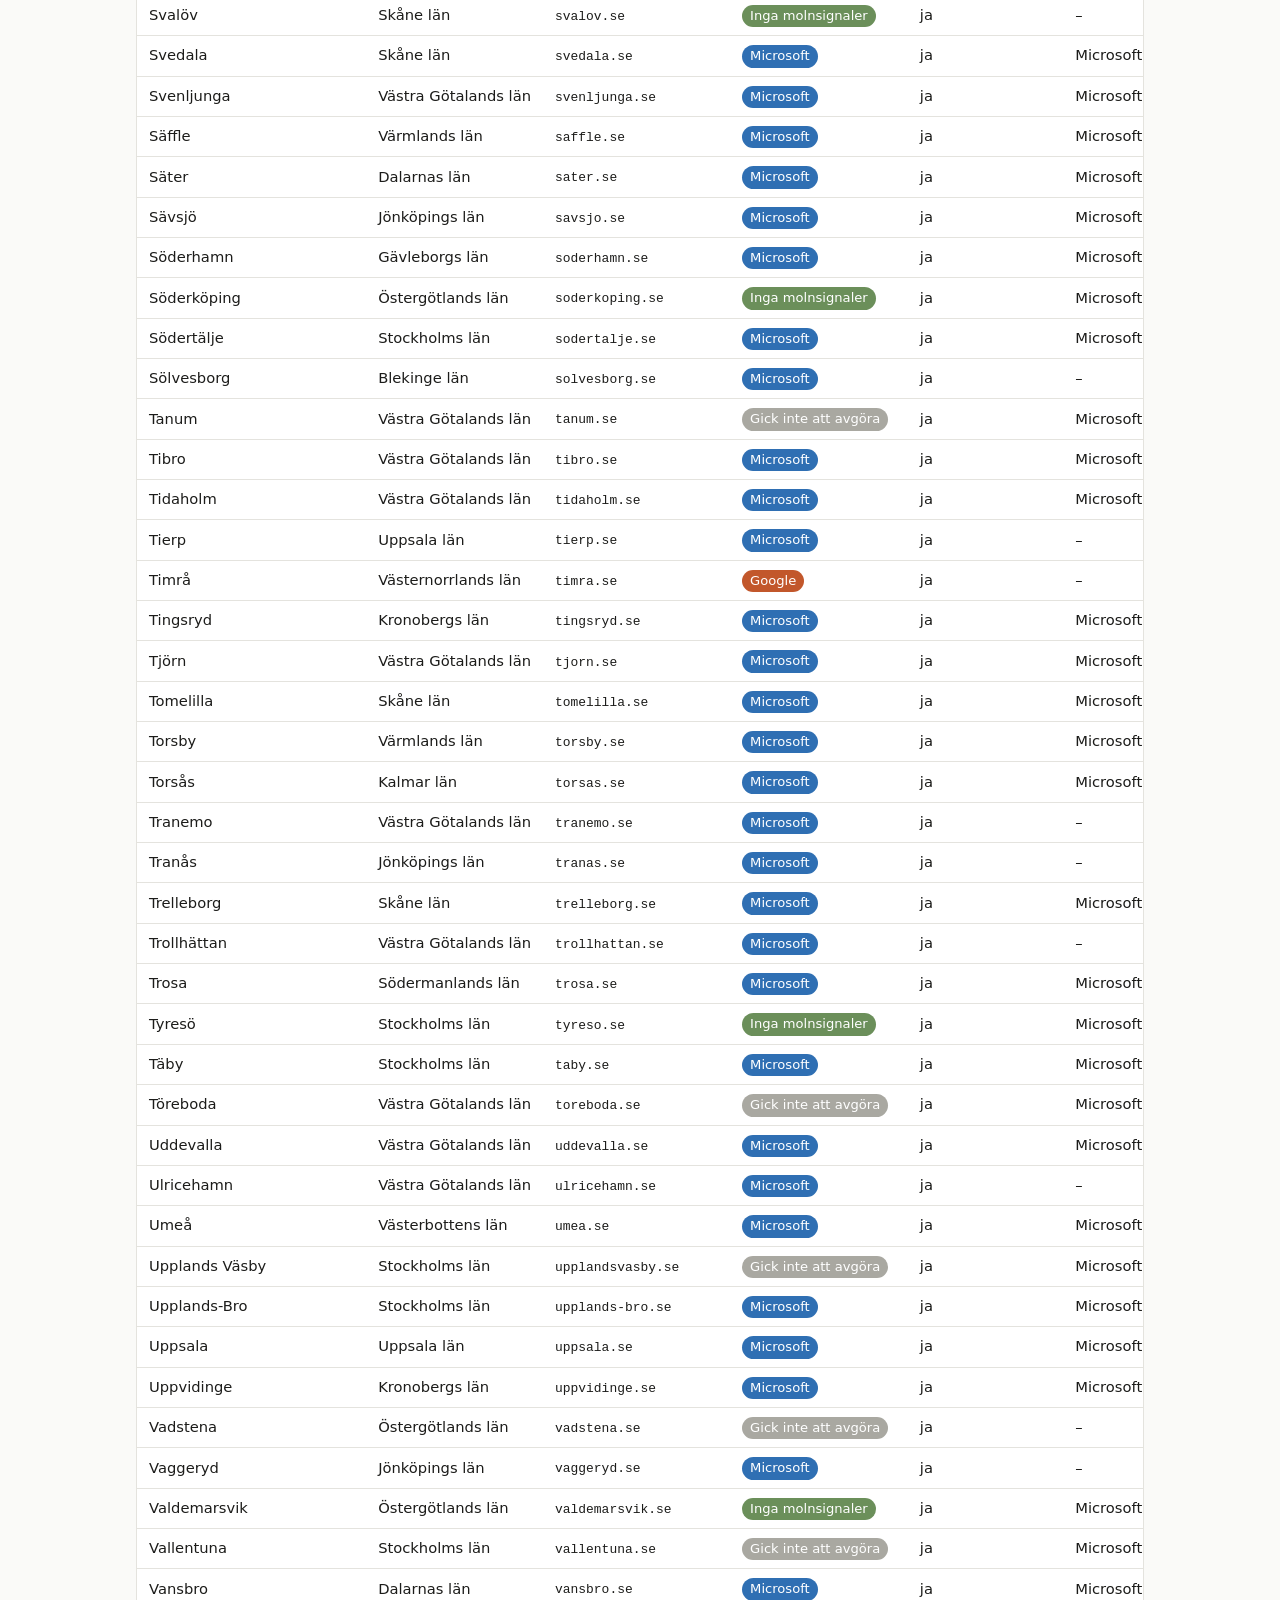
==== commit 0822e91f: "Webbmätning, spärrar och certifikat efter Codex motprov #10: Chrome-krasch, saknad eller trasig nätv" ====
--- a/docs/index.html
+++ b/docs/index.html
@@ -147,16 +147,17 @@
   return e;
 }
 
-Promise.all([fetch("data.json").then(r => r.json()), fetch("karta.json").then(r => r.json())]).then(([{ matt, webbMatt, certMatt, sakerhet, organisationer: org }, karta]) => {
+Promise.all([fetch("data.json").then(r => r.json()), fetch("karta.json").then(r => r.json())]).then(([{ matt, webbMatt, certMatt, trianguleringMatt, sakerhet, organisationer: org }, karta]) => {
+  const datum = t => t ? new Date(t.replace(/T(\d\d)(\d\d)(\d\d)Z/, "T$1:$2:$3Z")).toLocaleDateString("sv-SE", { day: "numeric", month: "long" }) : "";
   org.sort((a, b) => a.namn.localeCompare(b.namn, "sv"));
-  startaDemo(org, { etikett, farg, karta });
+  startaDemo(org, { etikett, farg, karta, kontrollDatum: datum(trianguleringMatt) });
   const n = org.length;
   const rakna = f => org.filter(f).length;
   const pct = x => Math.round(100 * x / n) + " %";
   const ms = rakna(o => o.epost === "MS"), exo = rakna(o => o.exo === true);
   document.getElementById("kort").append(
     el("div", {}, el("b", { textContent: ms }), el("span", { textContent: `av ${n} har Microsoft i e-postens DNS (${pct(ms)}); hos ${rakna(o => o.epost === "MS" && o.signaler.S1 === "MS")} tar Microsoft emot enligt MX` })),
-    el("div", {}, el("b", { textContent: exo }), el("span", { textContent: `av ${n} har domänen registrerad i Microsofts e-posttjänst Exchange Online (registrering, inte användning)` })),
+    el("div", {}, el("b", { textContent: exo }), el("span", { textContent: `av ${n} har domänen registrerad i Microsofts e-posttjänst Exchange Online (registrering, inte användning; kontroll ${datum(trianguleringMatt)})` })),
     el("div", {}, el("b", { textContent: rakna(o => o.epost === "G") }), el("span", { textContent: "har e-post hos Google" })),
     el("div", {}, el("b", { textContent: rakna(o => o.webb === "SE/EU") }), el("span", { textContent: "har webbplatsen hos en svensk eller europeisk leverantör" })),
   );
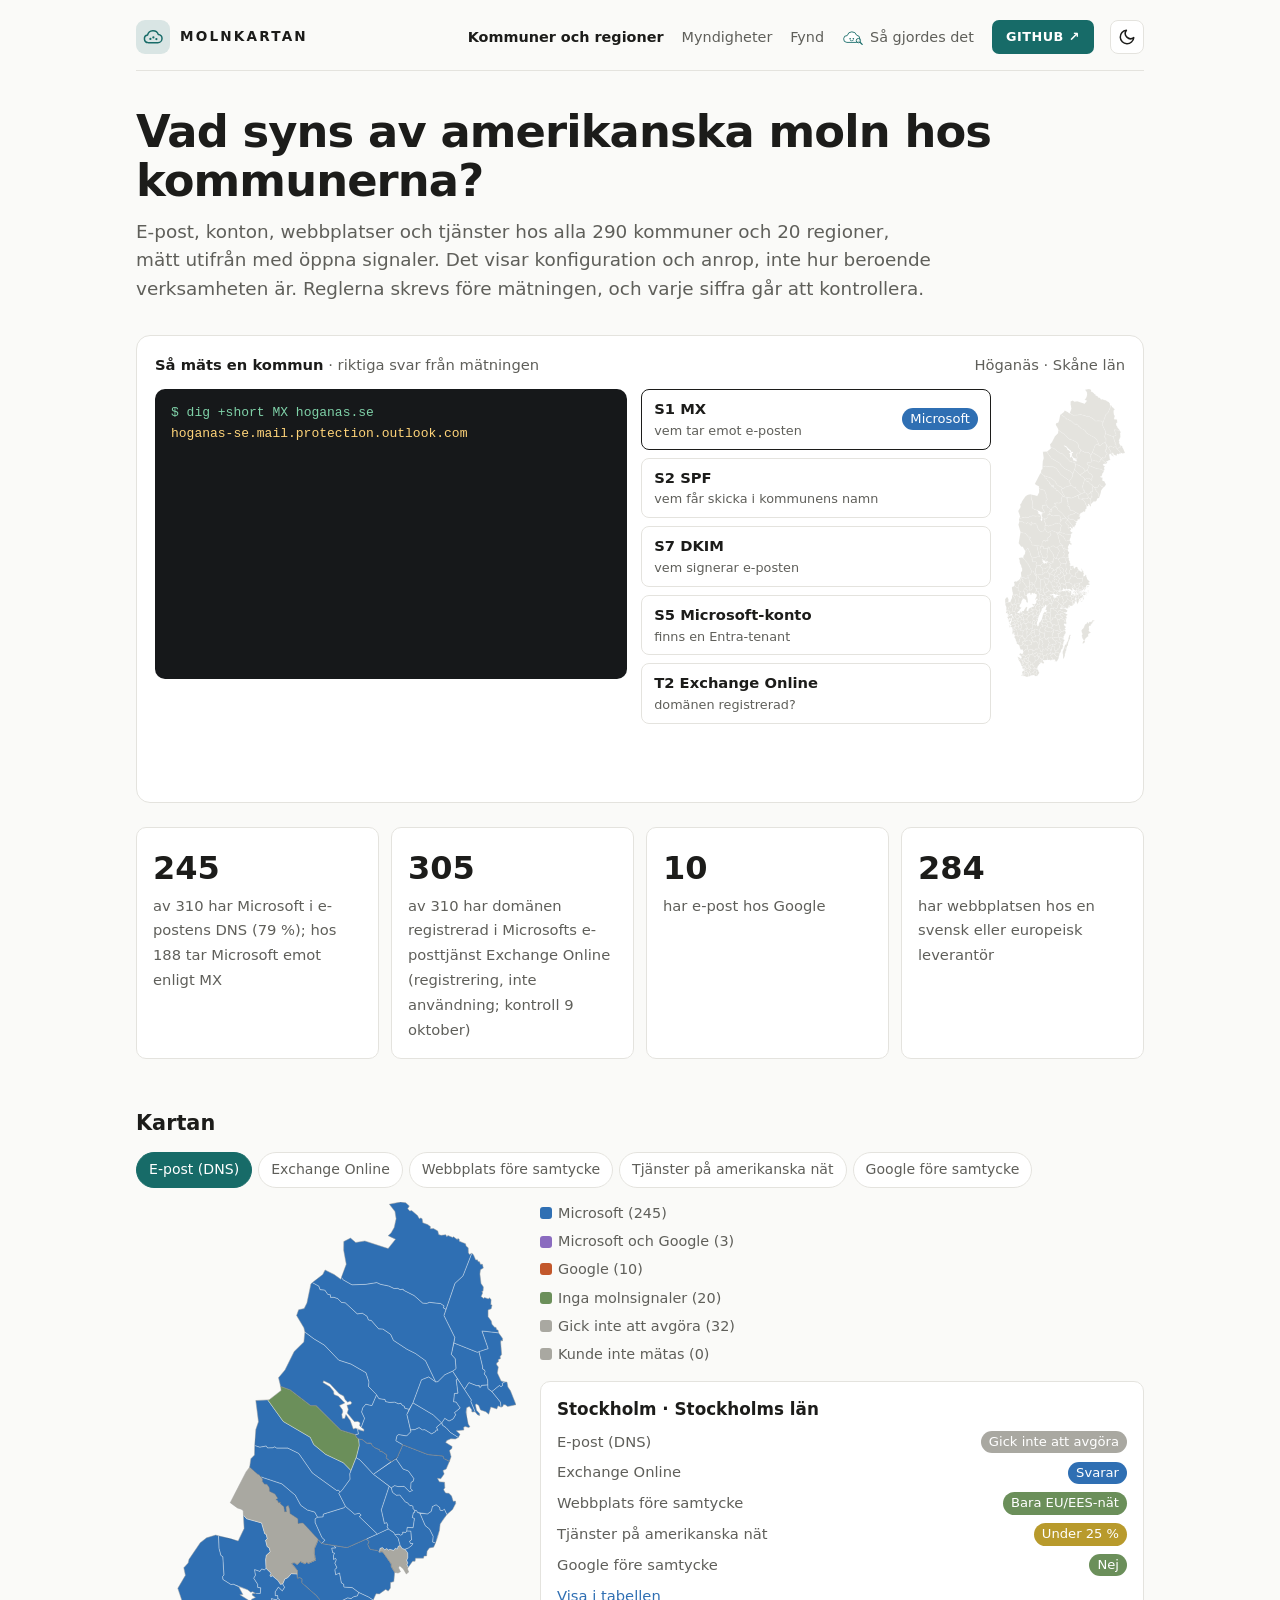
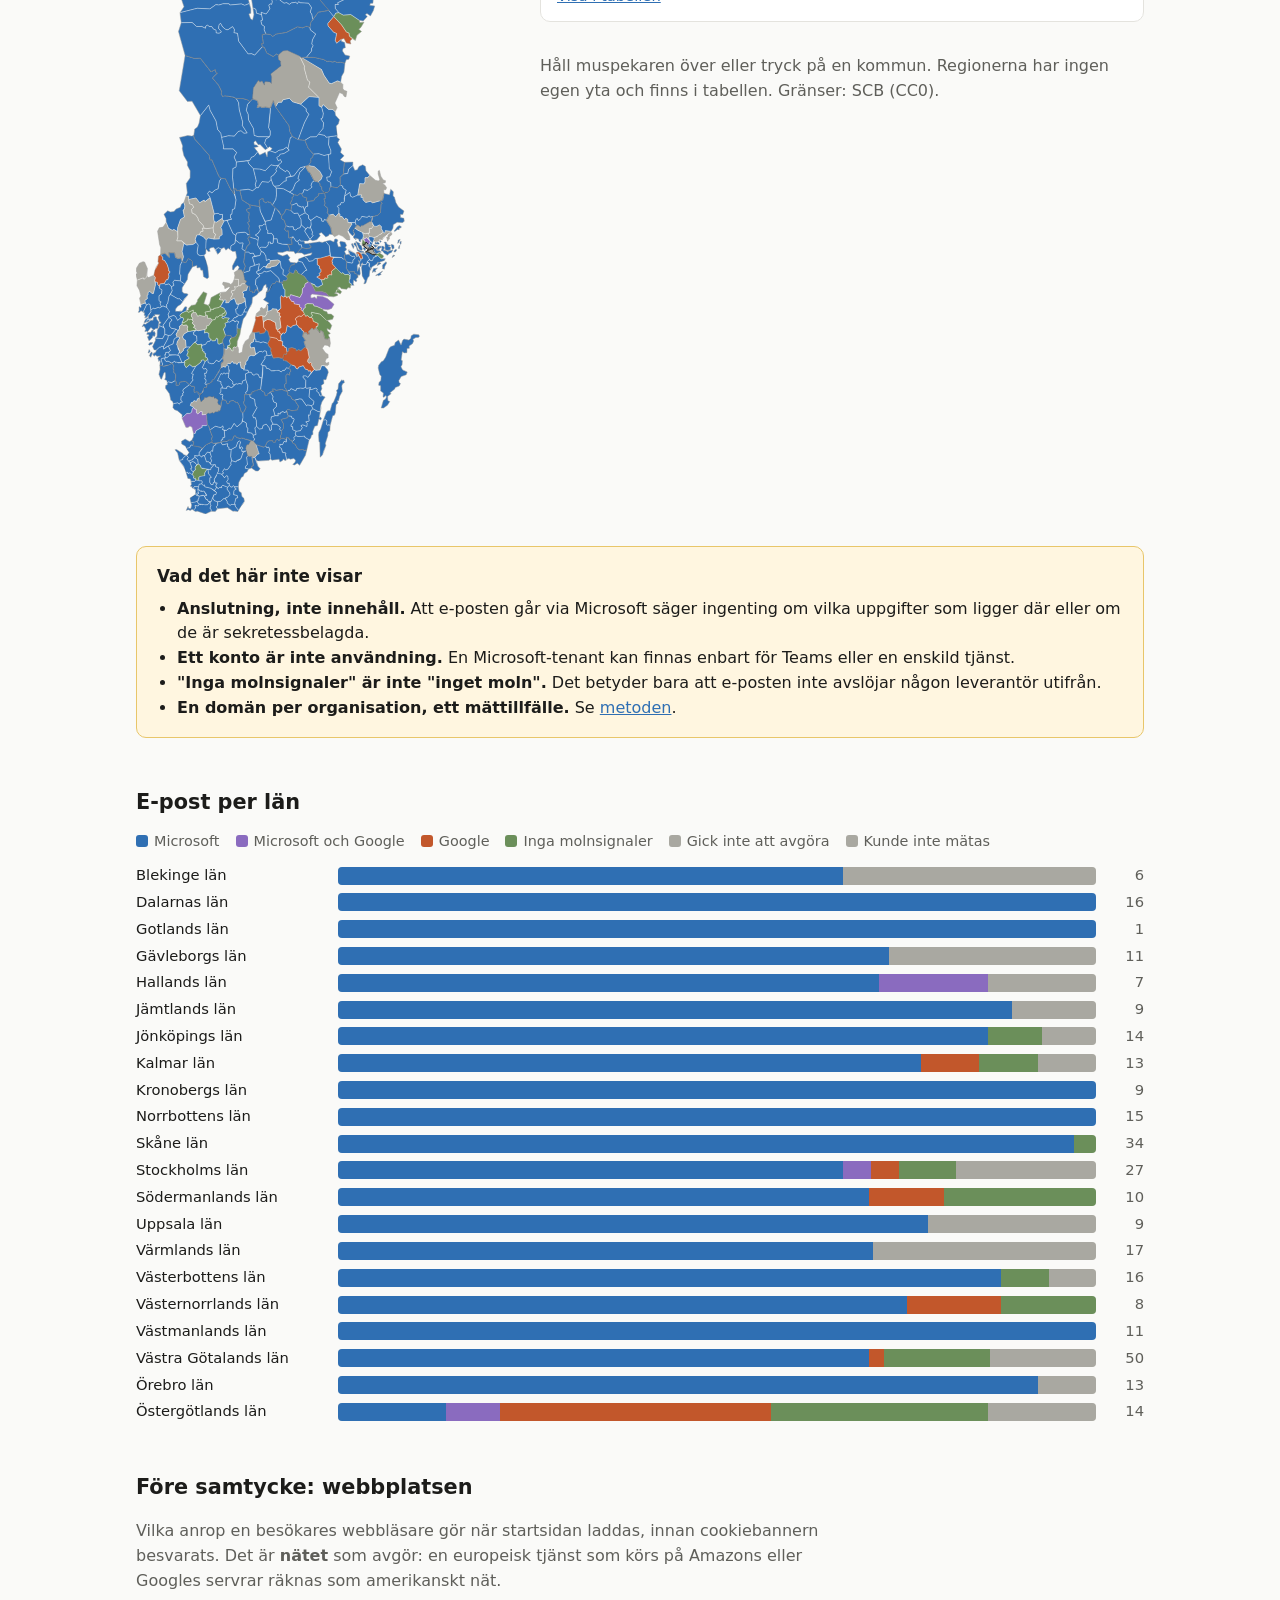
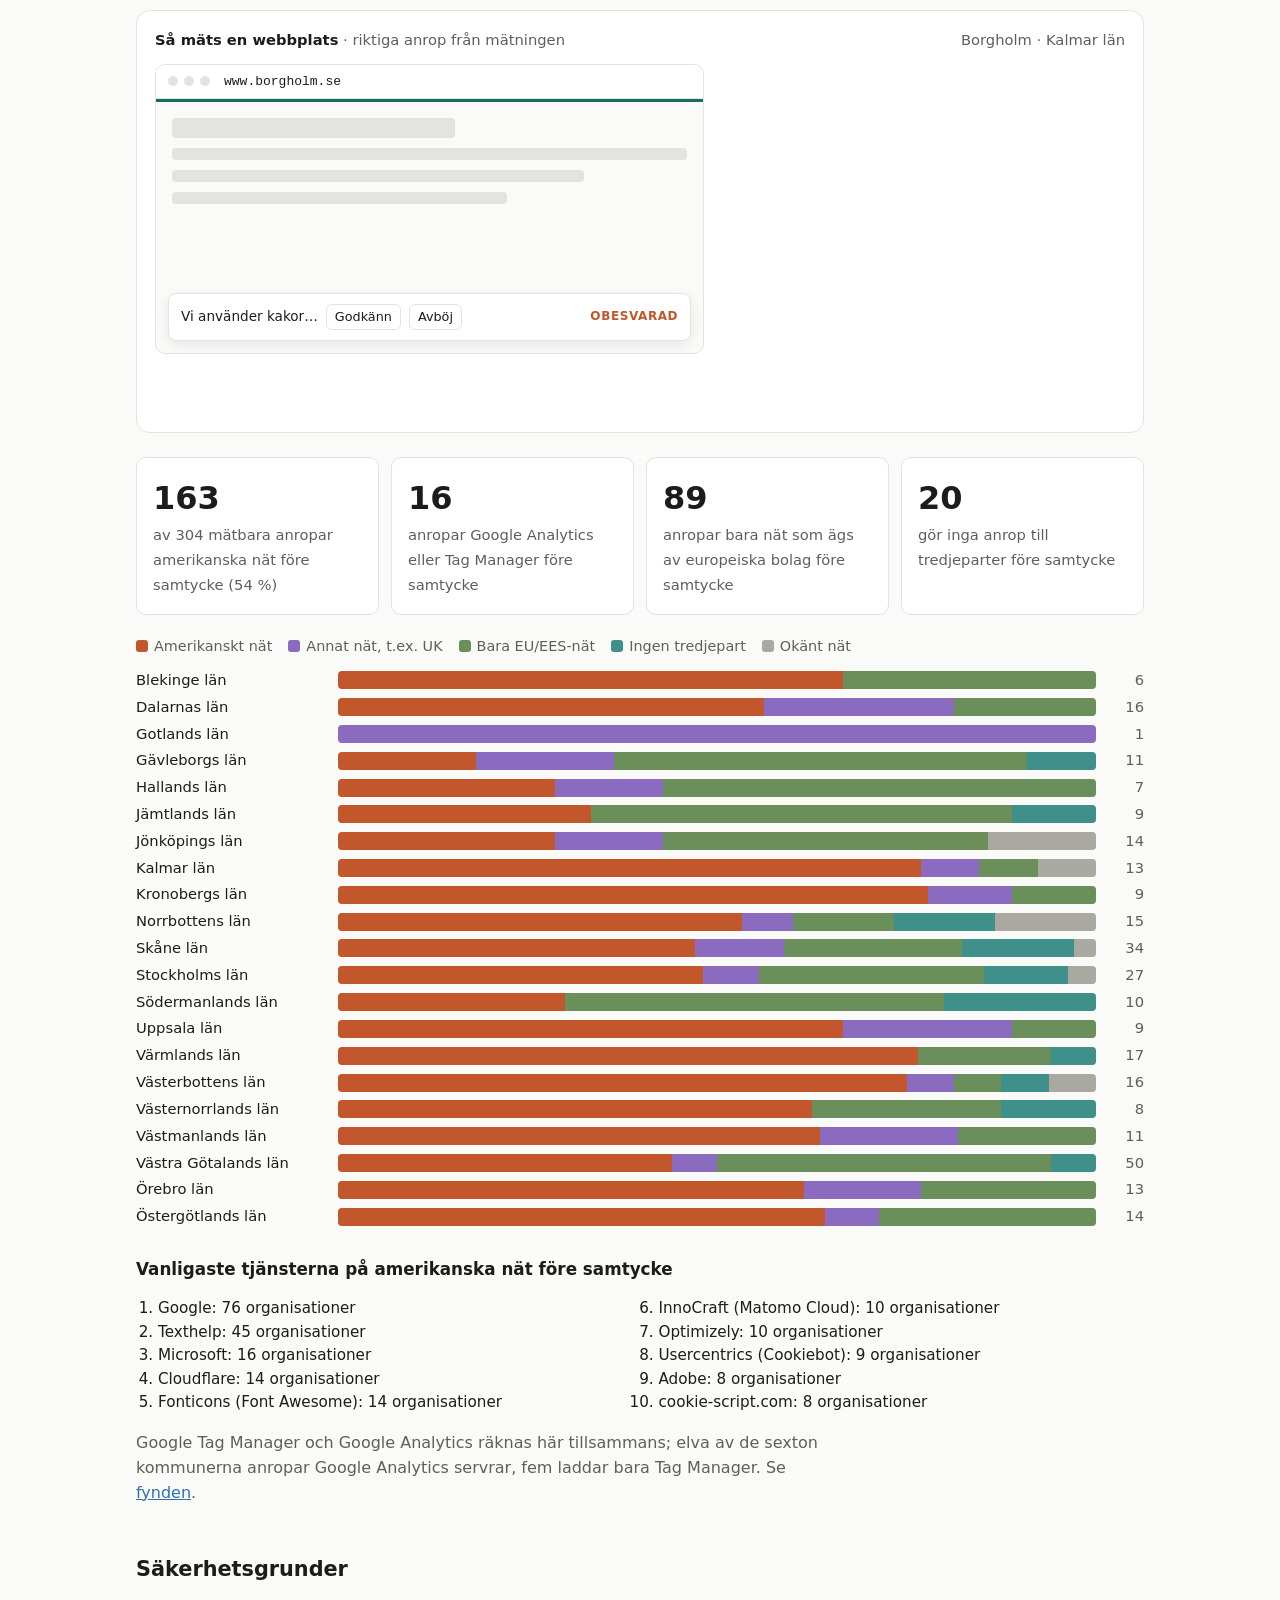
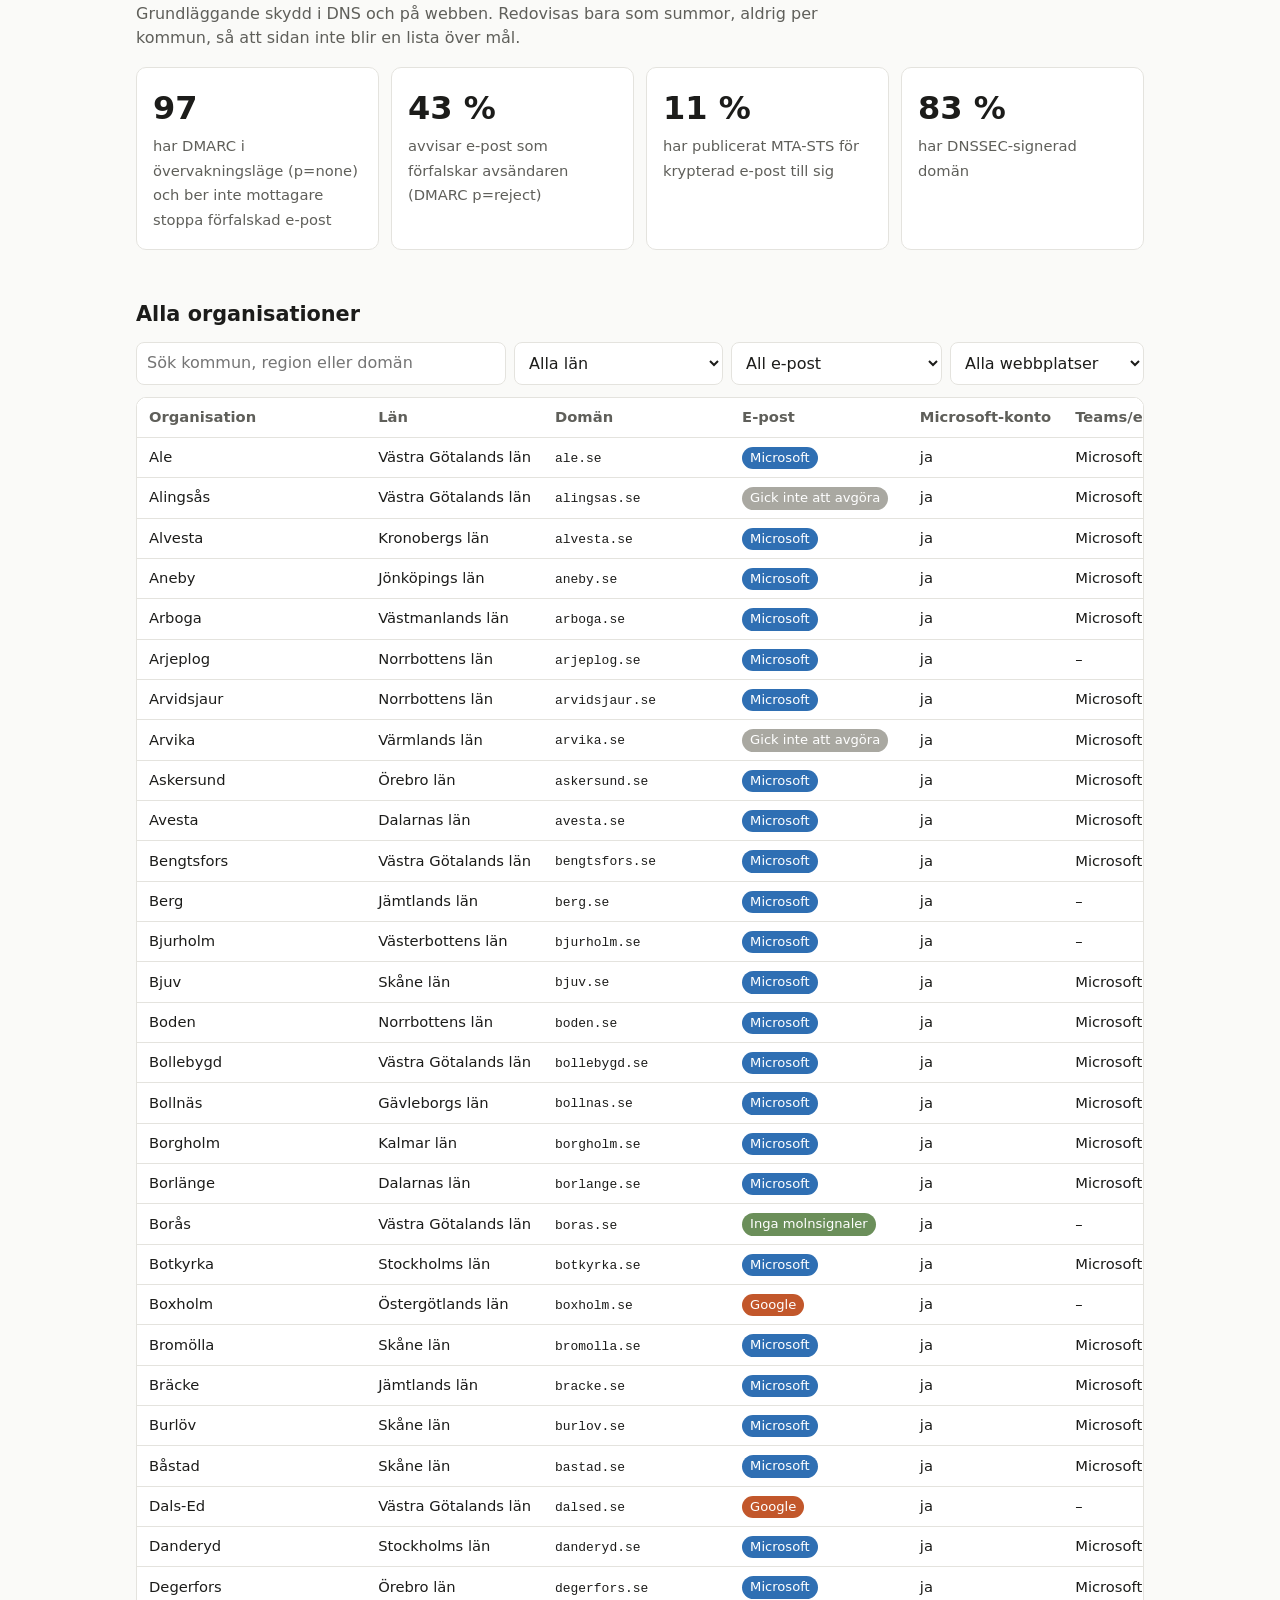
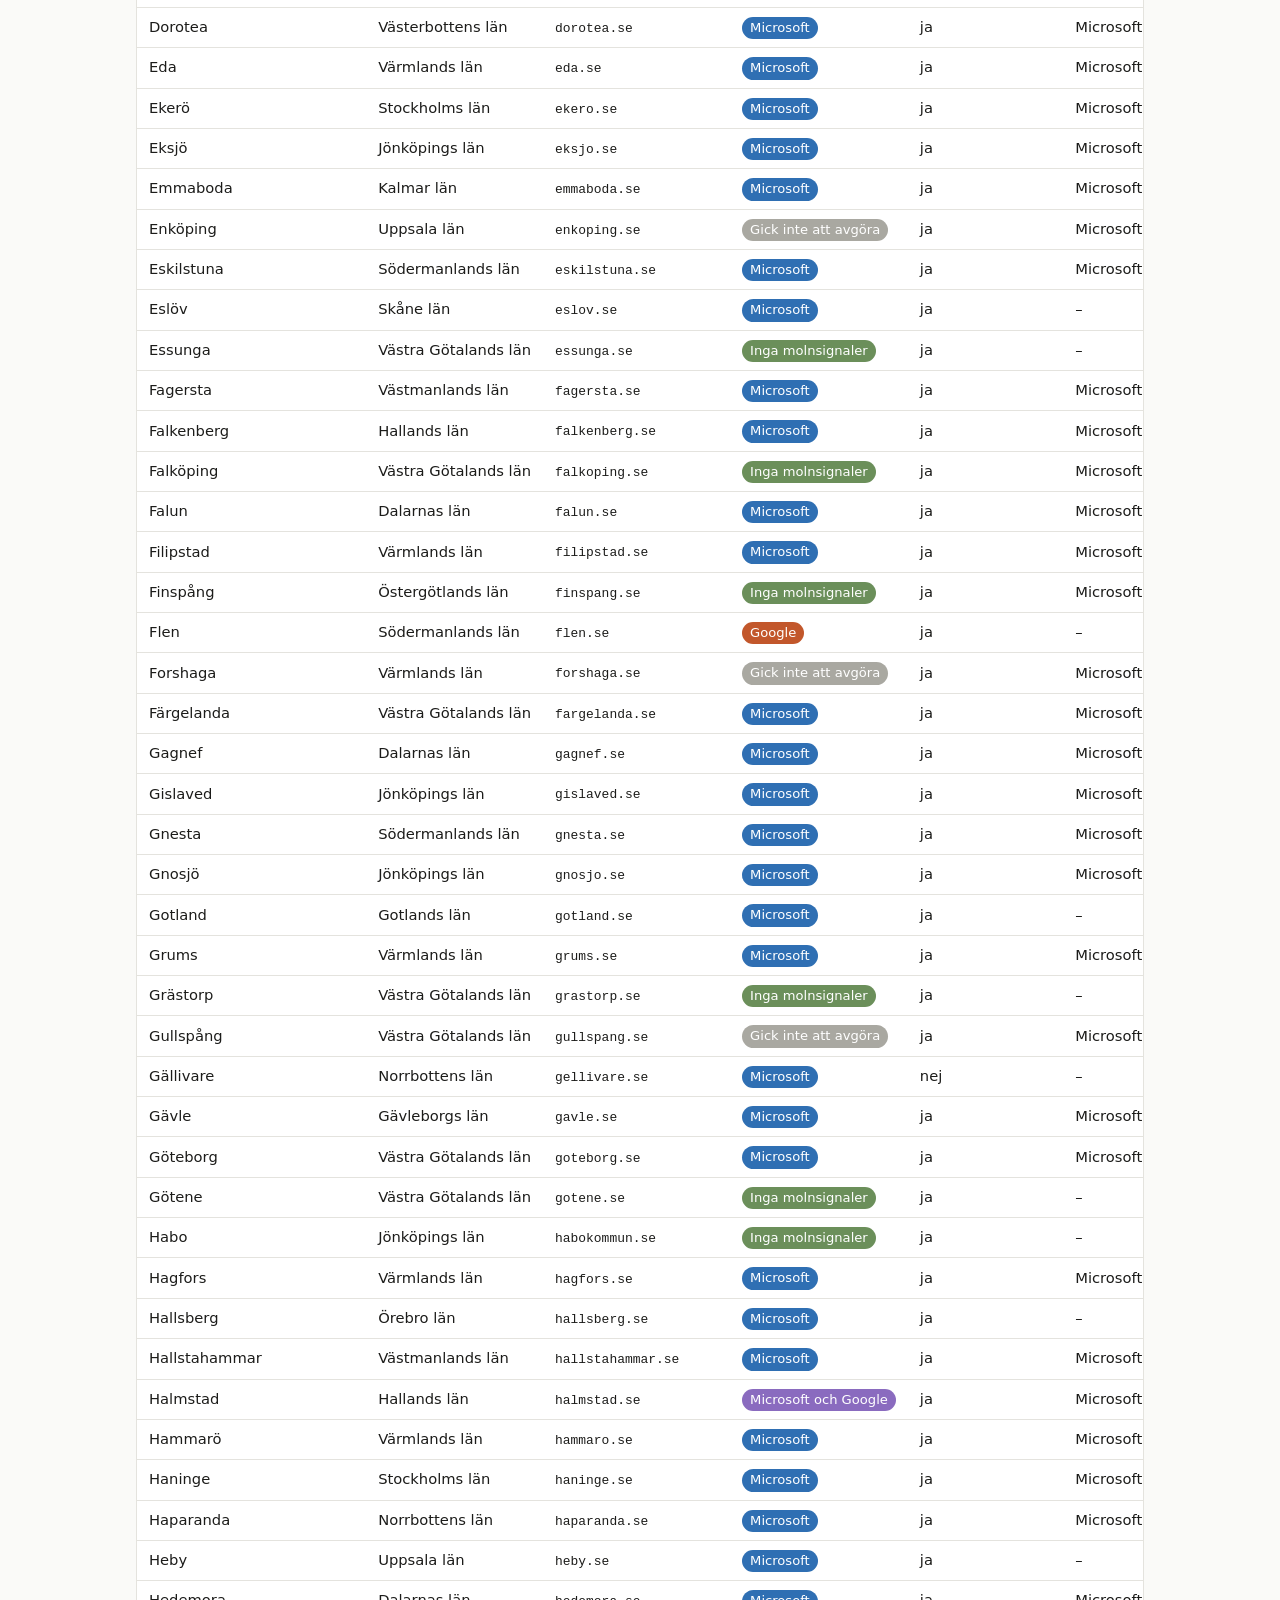
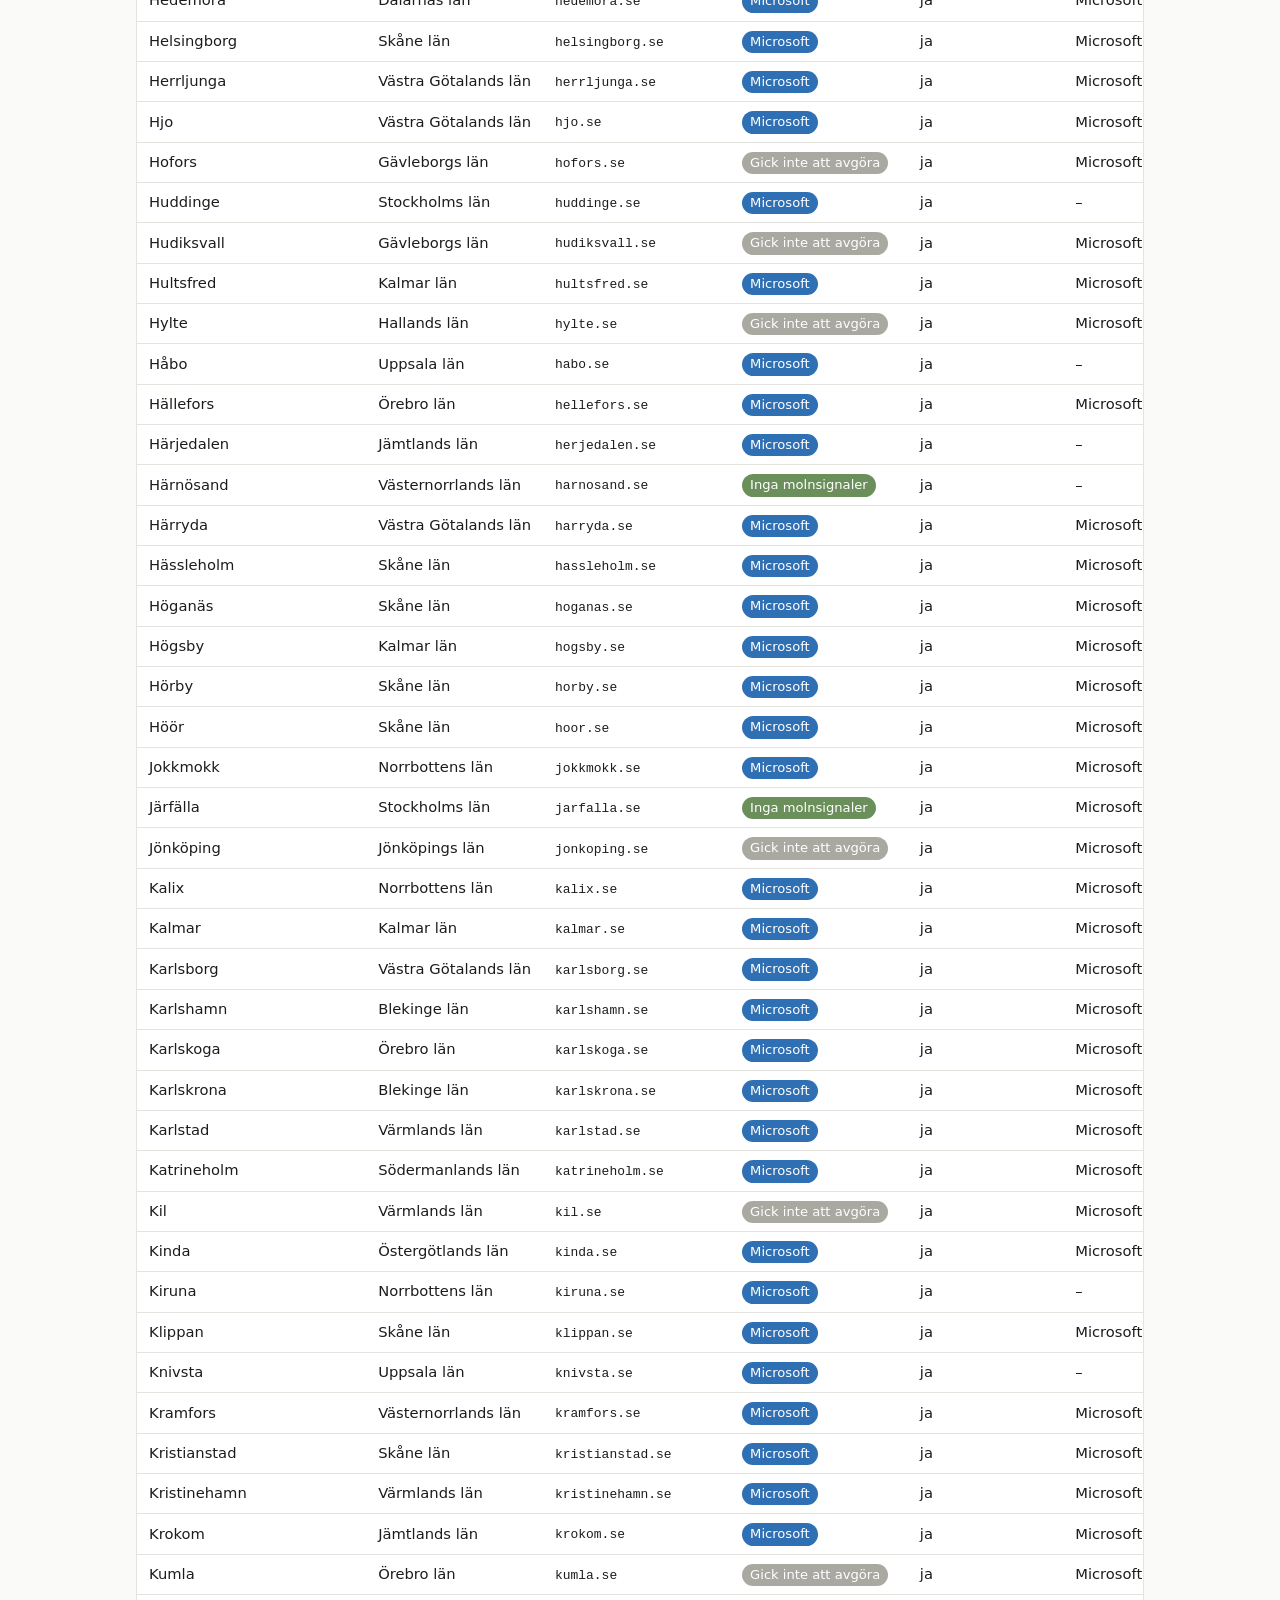
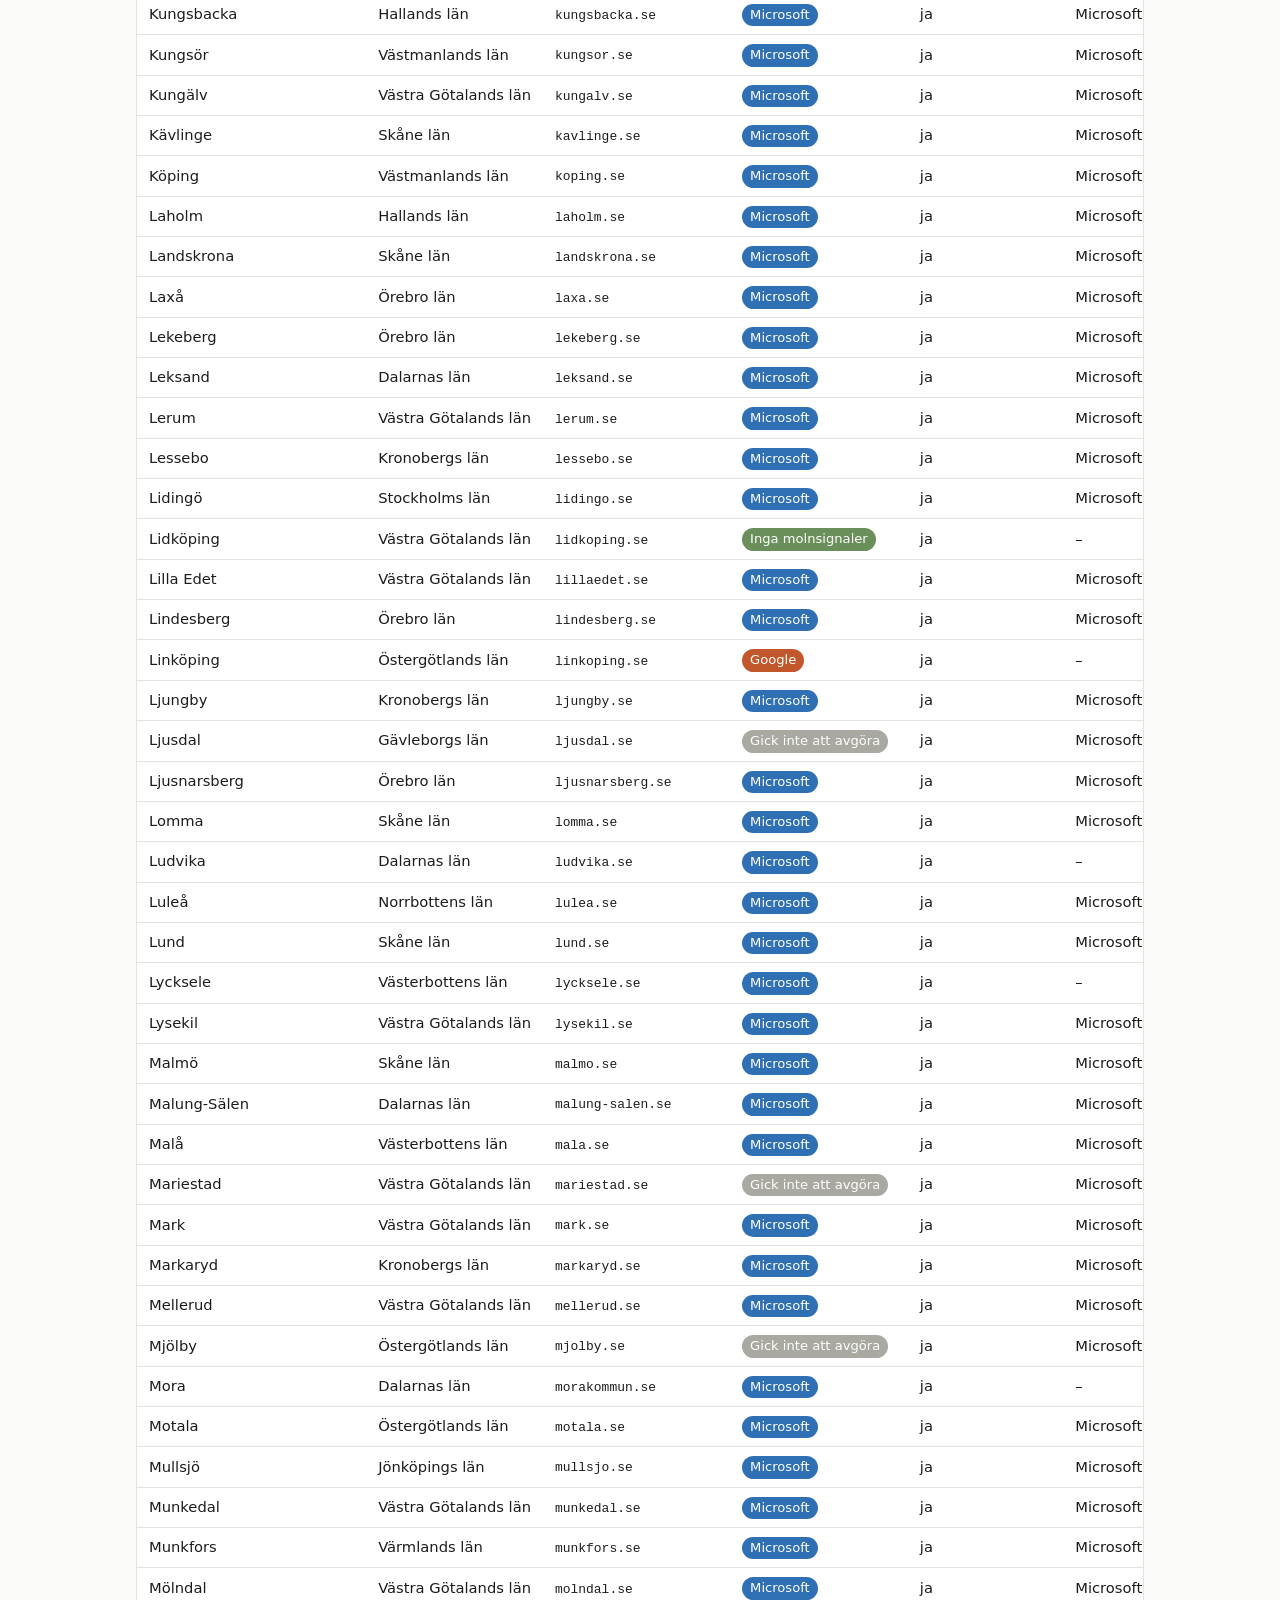
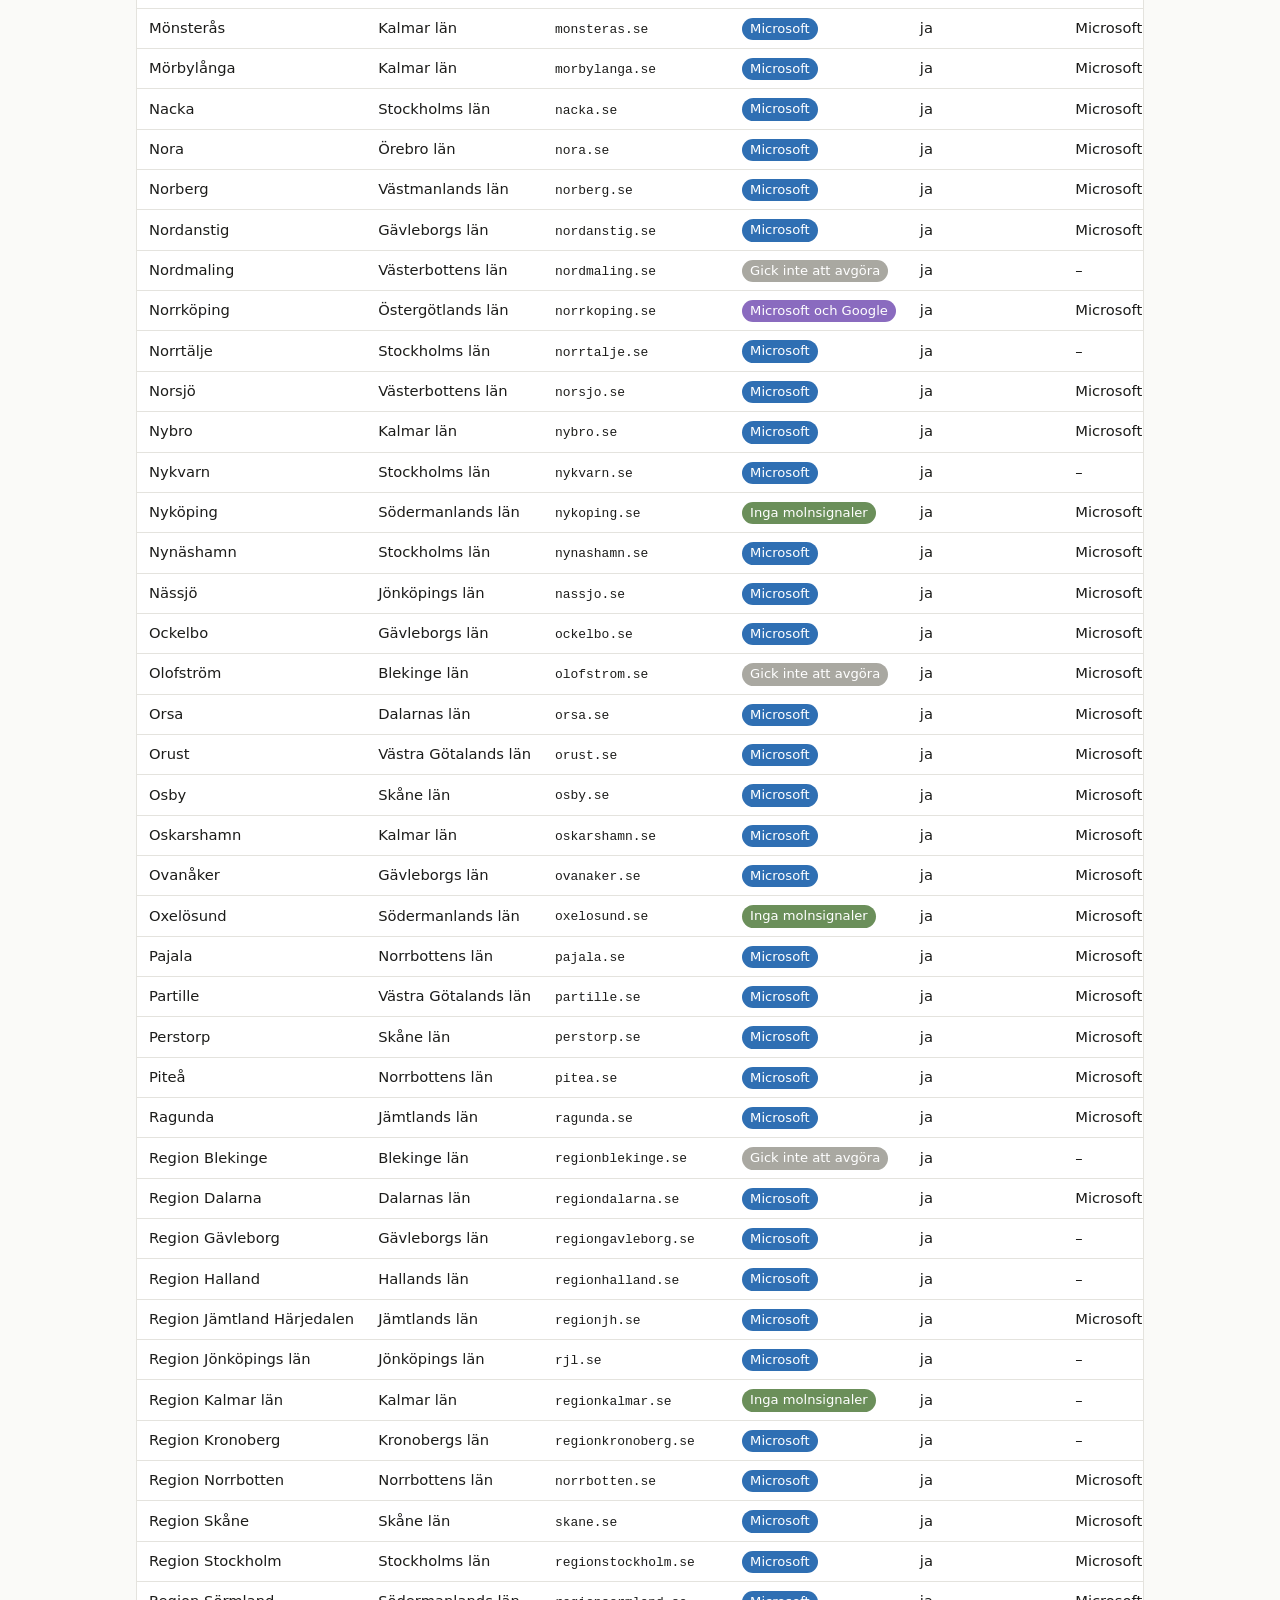
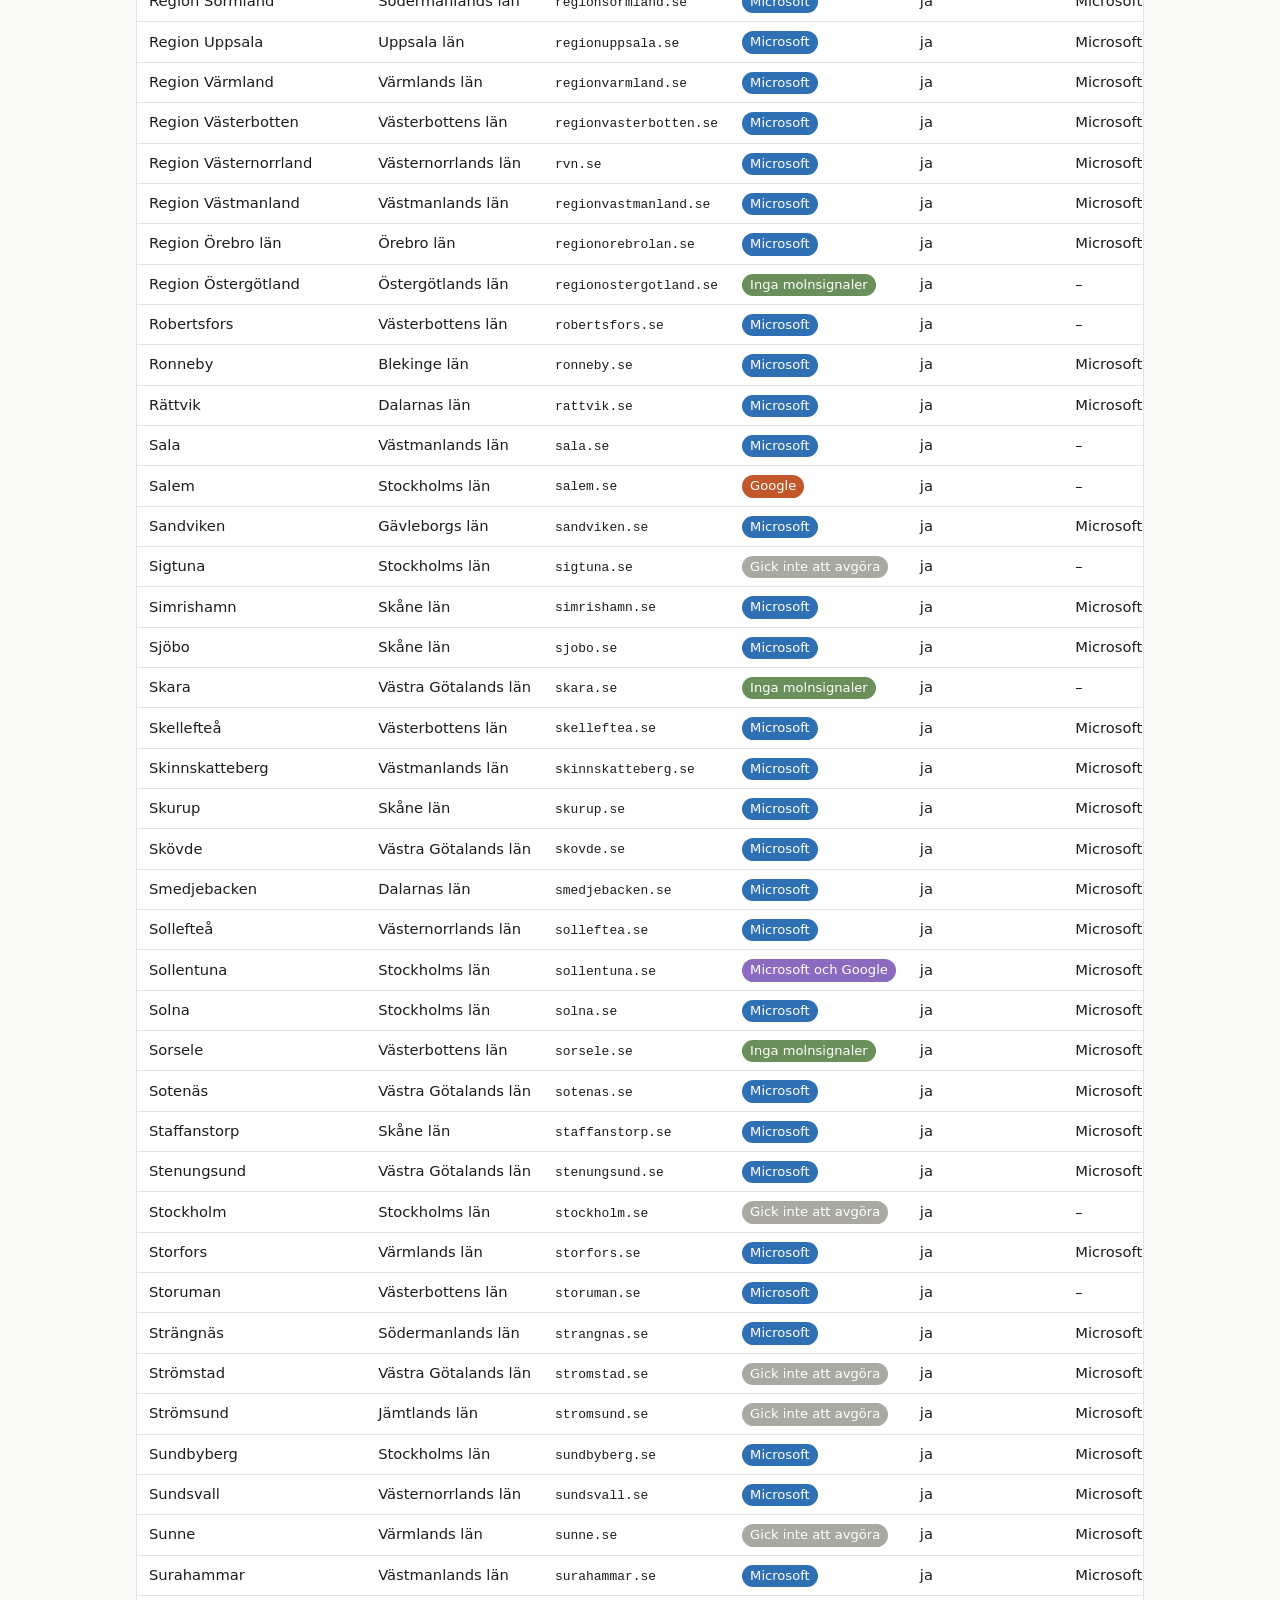
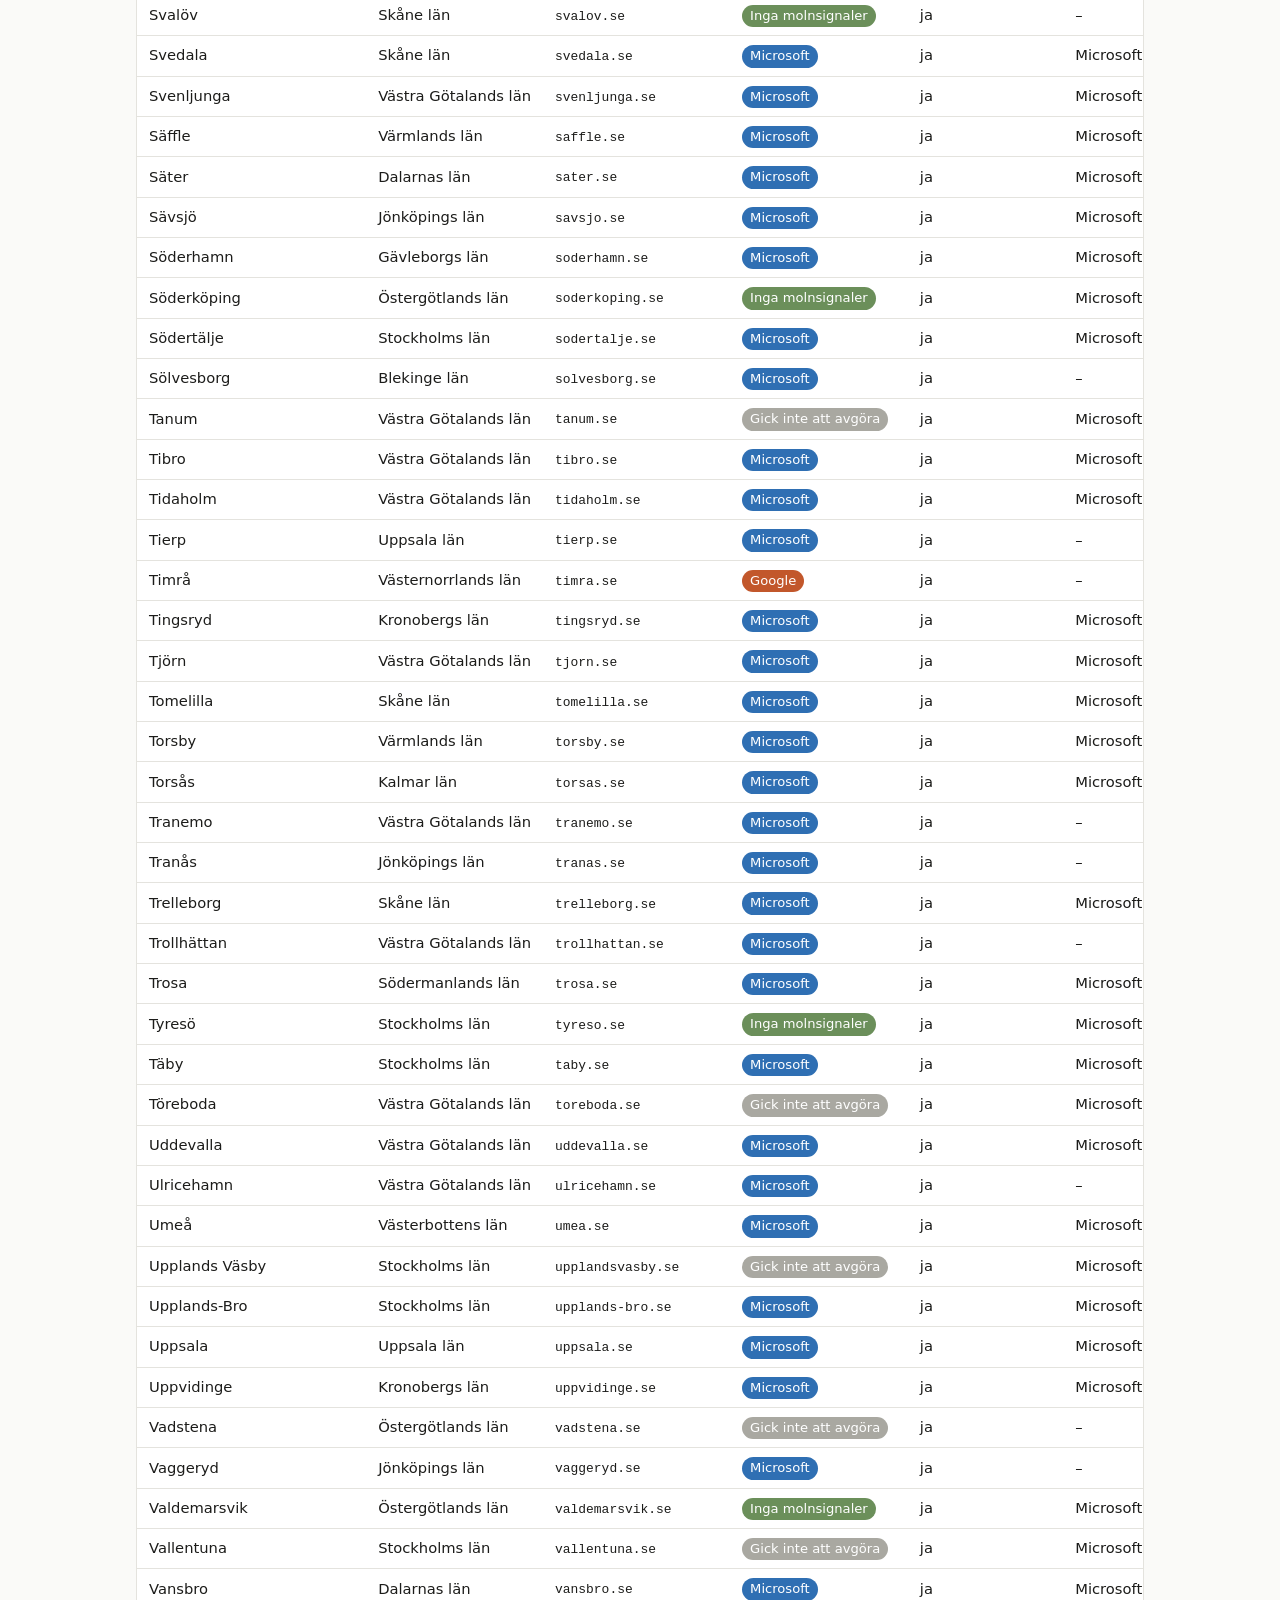
==== commit 7603704c: "Sidan Så gjordes det, molngubbe och tydligare meny Metod och Kod och data ledde båda till GitHub. Nu" ====
--- a/docs/index.html
+++ b/docs/index.html
@@ -9,10 +9,11 @@
 <script src="tema.js"></script>
 </head>
 <body>
+<svg width="0" height="0" style="position:absolute" aria-hidden="true"><symbol id="gubbe" viewBox="0 0 120 100"><path d="M26 80h52a20 20 0 0 0 2-39.9A27 27 0 0 0 28 42a19 19 0 0 0-2 38z" fill="var(--yta)" stroke="currentColor" stroke-width="5" stroke-linejoin="round"/><g class="ogon"><circle cx="44" cy="60" r="4.5" fill="currentColor"/><circle cx="62" cy="60" r="4.5" fill="currentColor"/></g><path d="M45 69q8 6 16 0" fill="none" stroke="currentColor" stroke-width="4" stroke-linecap="round"/><circle cx="90" cy="70" r="12" fill="var(--bg)" fill-opacity=".6" stroke="currentColor" stroke-width="5"/><path d="M99 79l12 12" stroke="currentColor" stroke-width="7" stroke-linecap="round"/></symbol></svg>
 <main>
   <header class="sidhuvud">
     <a class="marke" href="./"><svg viewBox="0 0 32 32" aria-hidden="true"><path d="M9.5 23.5h13a5.5 5.5 0 0 0 .6-10.97A7.5 7.5 0 0 0 8.7 13.4 5.1 5.1 0 0 0 9.5 23.5z" fill="none" stroke="currentColor" stroke-width="2" stroke-linejoin="round"/><circle cx="12.5" cy="18.5" r="1.5"/><circle cx="16.5" cy="16.5" r="1.5"/><circle cx="20.5" cy="18.8" r="1.5"/></svg><span>Molnkartan</span></a>
-    <nav class="meny"><a href="./" aria-current="page">Kommuner och regioner</a><a href="myndigheter.html">Myndigheter</a><a href="fynd.html">Fynd</a><a href="https://github.com/RedaEkengren/molnkartan/blob/main/METOD.md">Metod</a><a class="knapp" href="https://github.com/RedaEkengren/molnkartan">Kod och data</a></nav>
+    <nav class="meny"><a href="./" aria-current="page">Kommuner och regioner</a><a href="myndigheter.html">Myndigheter</a><a href="fynd.html">Fynd</a><a class="sa-gjordes" href="om.html"><svg class="gubbe-mini" viewBox="0 0 120 100" aria-hidden="true"><use href="#gubbe"/></svg>Så gjordes det</a><a class="knapp" href="https://github.com/RedaEkengren/molnkartan">GitHub ↗</a></nav>
     <button class="temaknapp" type="button" aria-label="Byt läge"><svg class="mane" viewBox="0 0 24 24" fill="none" stroke="currentColor" stroke-width="2" stroke-linecap="round" stroke-linejoin="round" aria-hidden="true"><path d="M21 12.8A9 9 0 1 1 11.2 3a7 7 0 0 0 9.8 9.8z"/></svg><svg class="sol" viewBox="0 0 24 24" fill="none" stroke="currentColor" stroke-width="2" stroke-linecap="round" aria-hidden="true"><circle cx="12" cy="12" r="4"/><path d="M12 2v2M12 20v2M4.9 4.9l1.4 1.4M17.7 17.7l1.4 1.4M2 12h2M20 12h2M4.9 19.1l1.4-1.4M17.7 6.3l1.4-1.4"/></svg></button>
   </header>
   <h1>Vad syns av amerikanska moln hos kommunerna?</h1>
@@ -106,7 +107,7 @@
         <p>Hur beroende offentliga Sverige är av amerikanska moln, mätt utifrån med öppna signaler. Varje påstående går att kontrollera med ett kommando.</p>
       </div>
       <div><h4>Utforska</h4><a href="./">Kommuner och regioner</a><a href="myndigheter.html">Myndigheter</a><a href="fynd.html">Fynd</a></div>
-      <div><h4>Metod</h4><a href="https://github.com/RedaEkengren/molnkartan/blob/main/METOD.md">Regler och rättelser</a><a href="https://github.com/RedaEkengren/molnkartan/blob/main/RESULTAT-triangulering.md">Triangulering</a><a href="https://github.com/RedaEkengren/molnkartan/issues">Rapportera ett fel</a></div>
+      <div><h4>Metod</h4><a href="om.html">Så gjordes det</a><a href="https://github.com/RedaEkengren/molnkartan/blob/main/METOD.md">Regler och rättelser</a><a href="https://github.com/RedaEkengren/molnkartan/blob/main/RESULTAT-triangulering.md">Triangulering</a><a href="https://github.com/RedaEkengren/molnkartan/issues">Rapportera ett fel</a></div>
       <div><h4>Data</h4><a href="https://github.com/RedaEkengren/molnkartan/tree/main/data">Rådata</a><a href="https://github.com/RedaEkengren/molnkartan/blob/main/LICENSE">Kod: MIT</a><a href="https://creativecommons.org/licenses/by/4.0/deed.sv">Data: CC BY 4.0</a></div>
     </div>
     <div class="fotrad">
--- a/docs/stil.css
+++ b/docs/stil.css
@@ -169,3 +169,17 @@
   .sidhuvud .meny { order: 3; width: 100%; }
 }
 @media (min-width: 721px) { .sidhuvud .meny { margin-left: auto; } }
+.meny .sa-gjordes { display: inline-flex; align-items: center; gap: 6px; }
+.gubbe-mini { width: 22px; height: 18px; color: var(--accent); flex: none; }
+.om-hero { display: flex; align-items: center; gap: 24px; }
+.om-hero h1 { margin-top: 0; }
+.gubbe { width: 150px; height: 125px; flex: none; color: var(--accent); animation: svava 4s ease-in-out infinite; }
+.gubbe .ogon, .gubbe-mini .ogon { transform-origin: 53px 60px; animation: blinka 5s infinite; }
+@keyframes svava { 50% { transform: translateY(-6px); } }
+@keyframes blinka { 0%, 94%, 100% { transform: scaleY(1); } 97% { transform: scaleY(0.1); } }
+@media (prefers-reduced-motion: reduce) { .gubbe, .gubbe .ogon, .gubbe-mini .ogon { animation: none; } }
+@media (max-width: 720px) { .om-hero { flex-direction: column; align-items: flex-start; gap: 8px; } .gubbe { width: 100px; height: 84px; } }
+.steg { padding-left: 22px; max-width: 72ch; }
+.steg li { margin-bottom: 12px; }
+.om-kort h3 { margin: 0 0 4px; }
+.om-kort p { margin: 0 0 10px; color: var(--dampad); font-size: 0.92rem; }
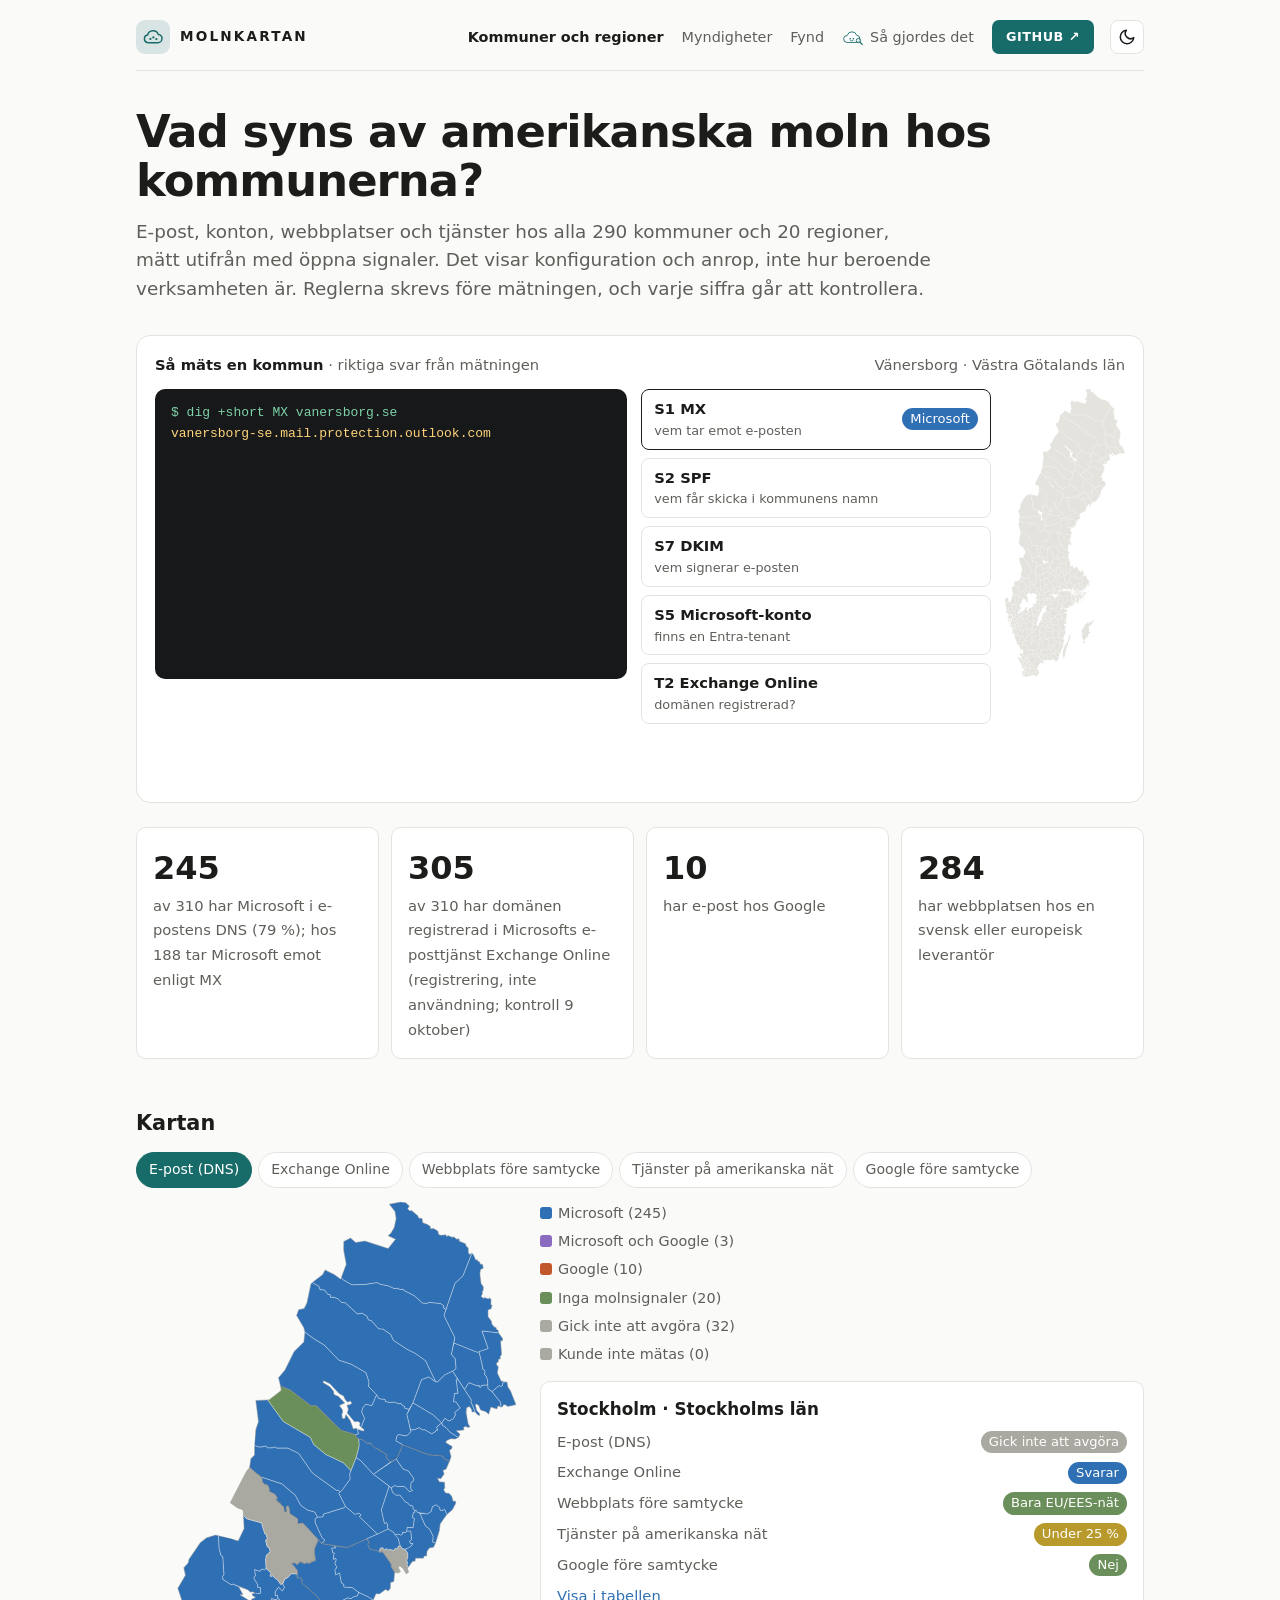
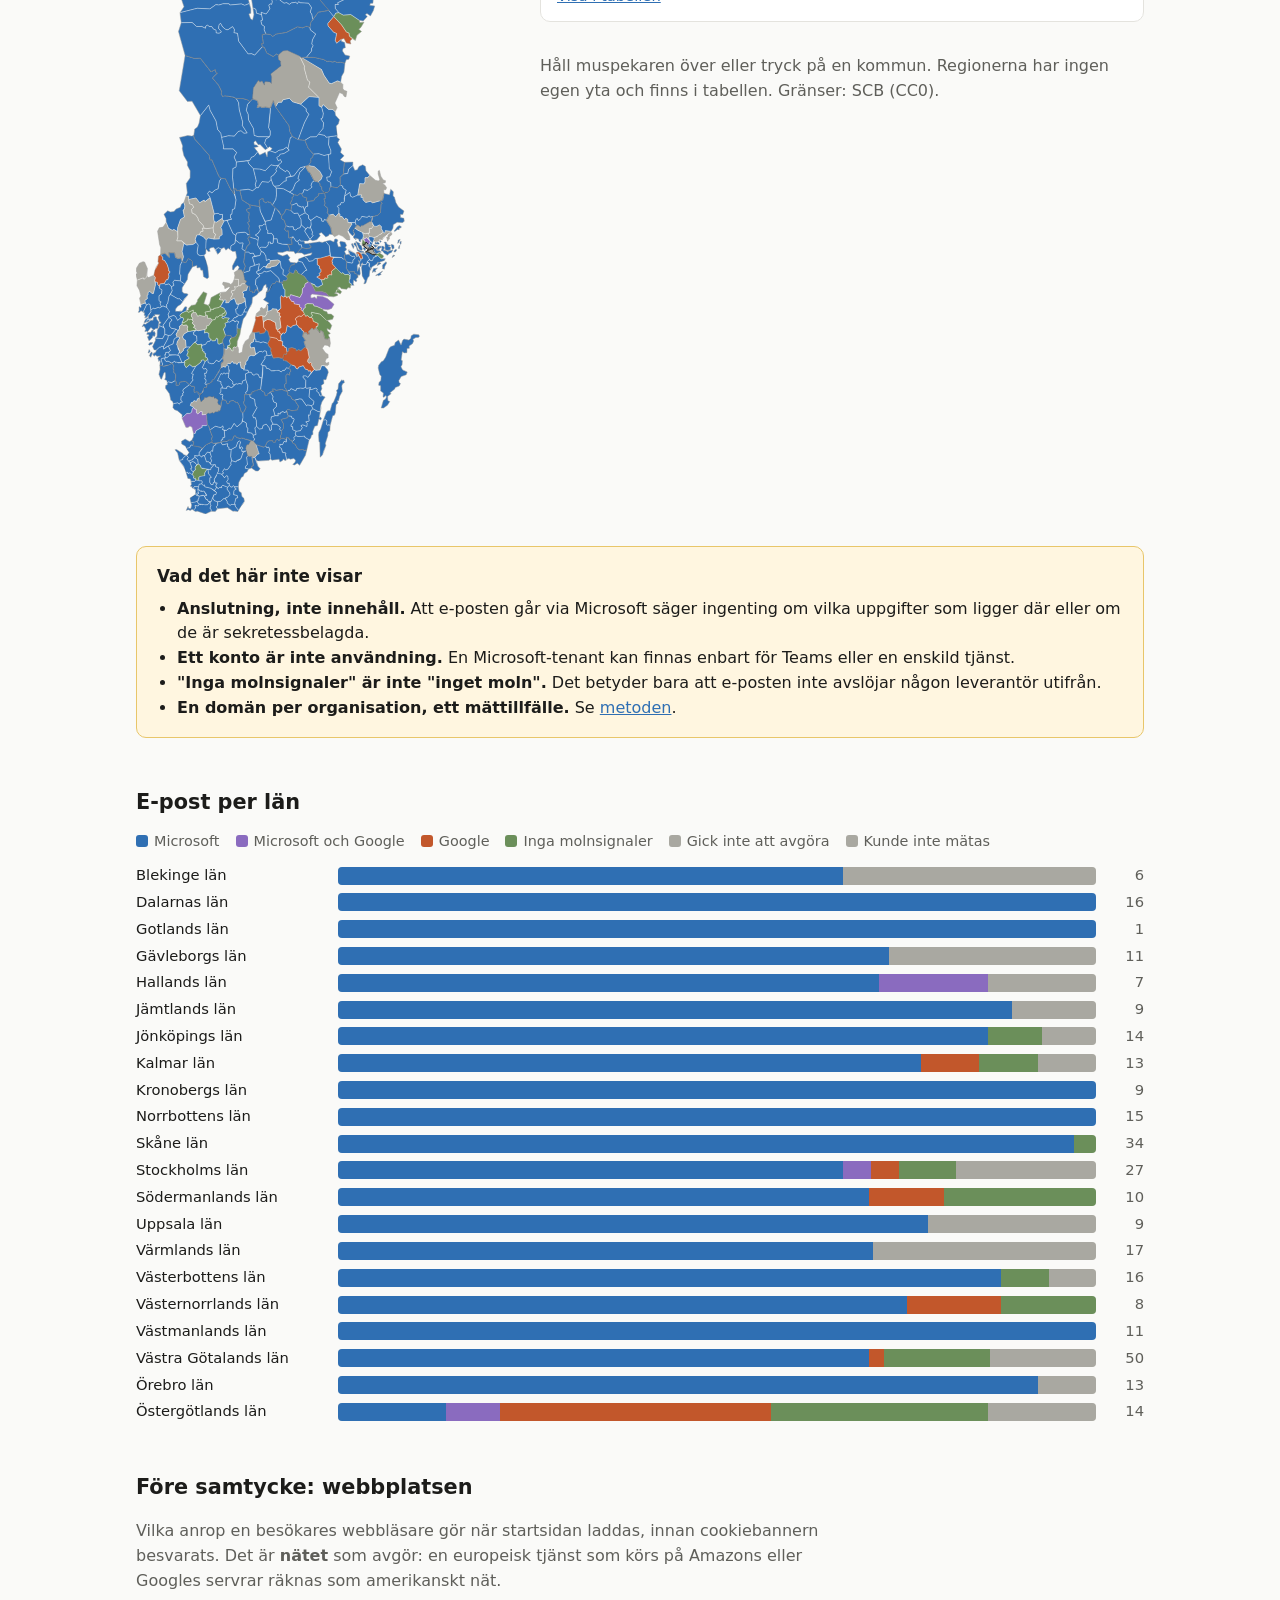
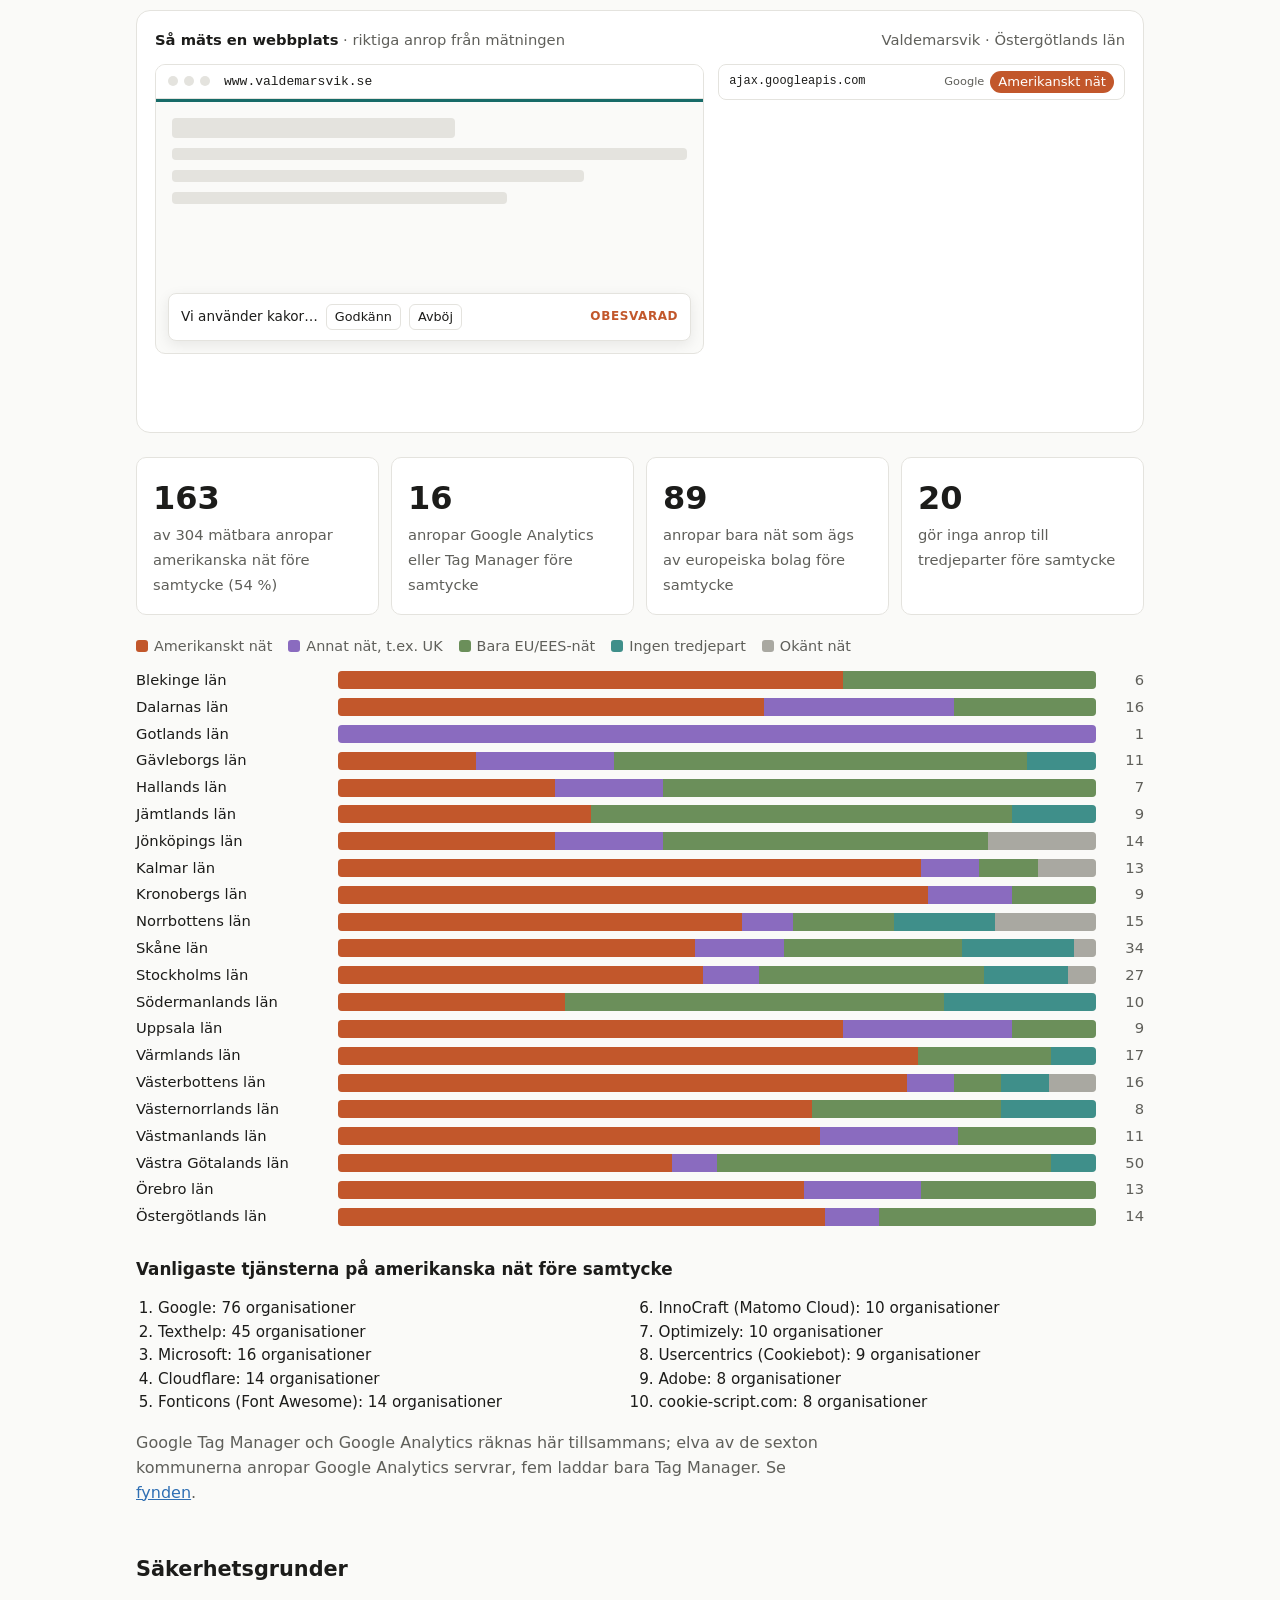
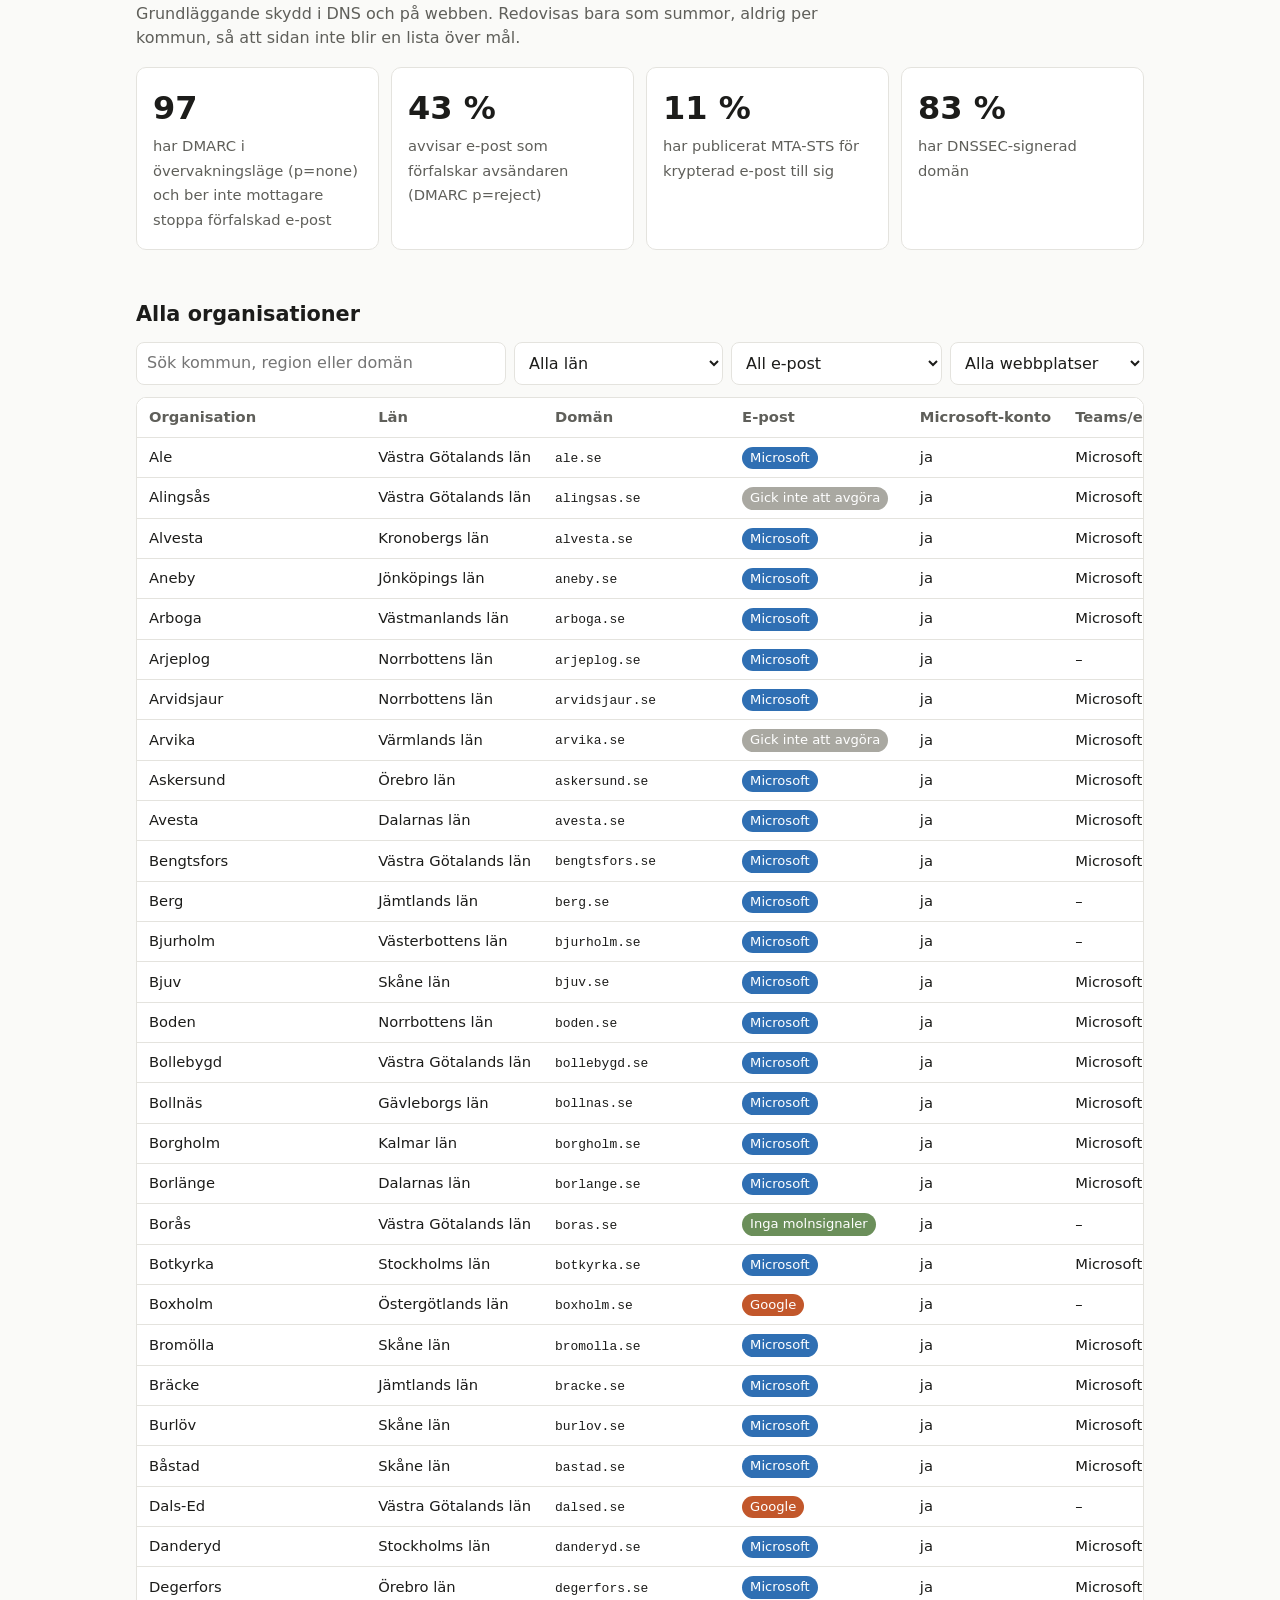
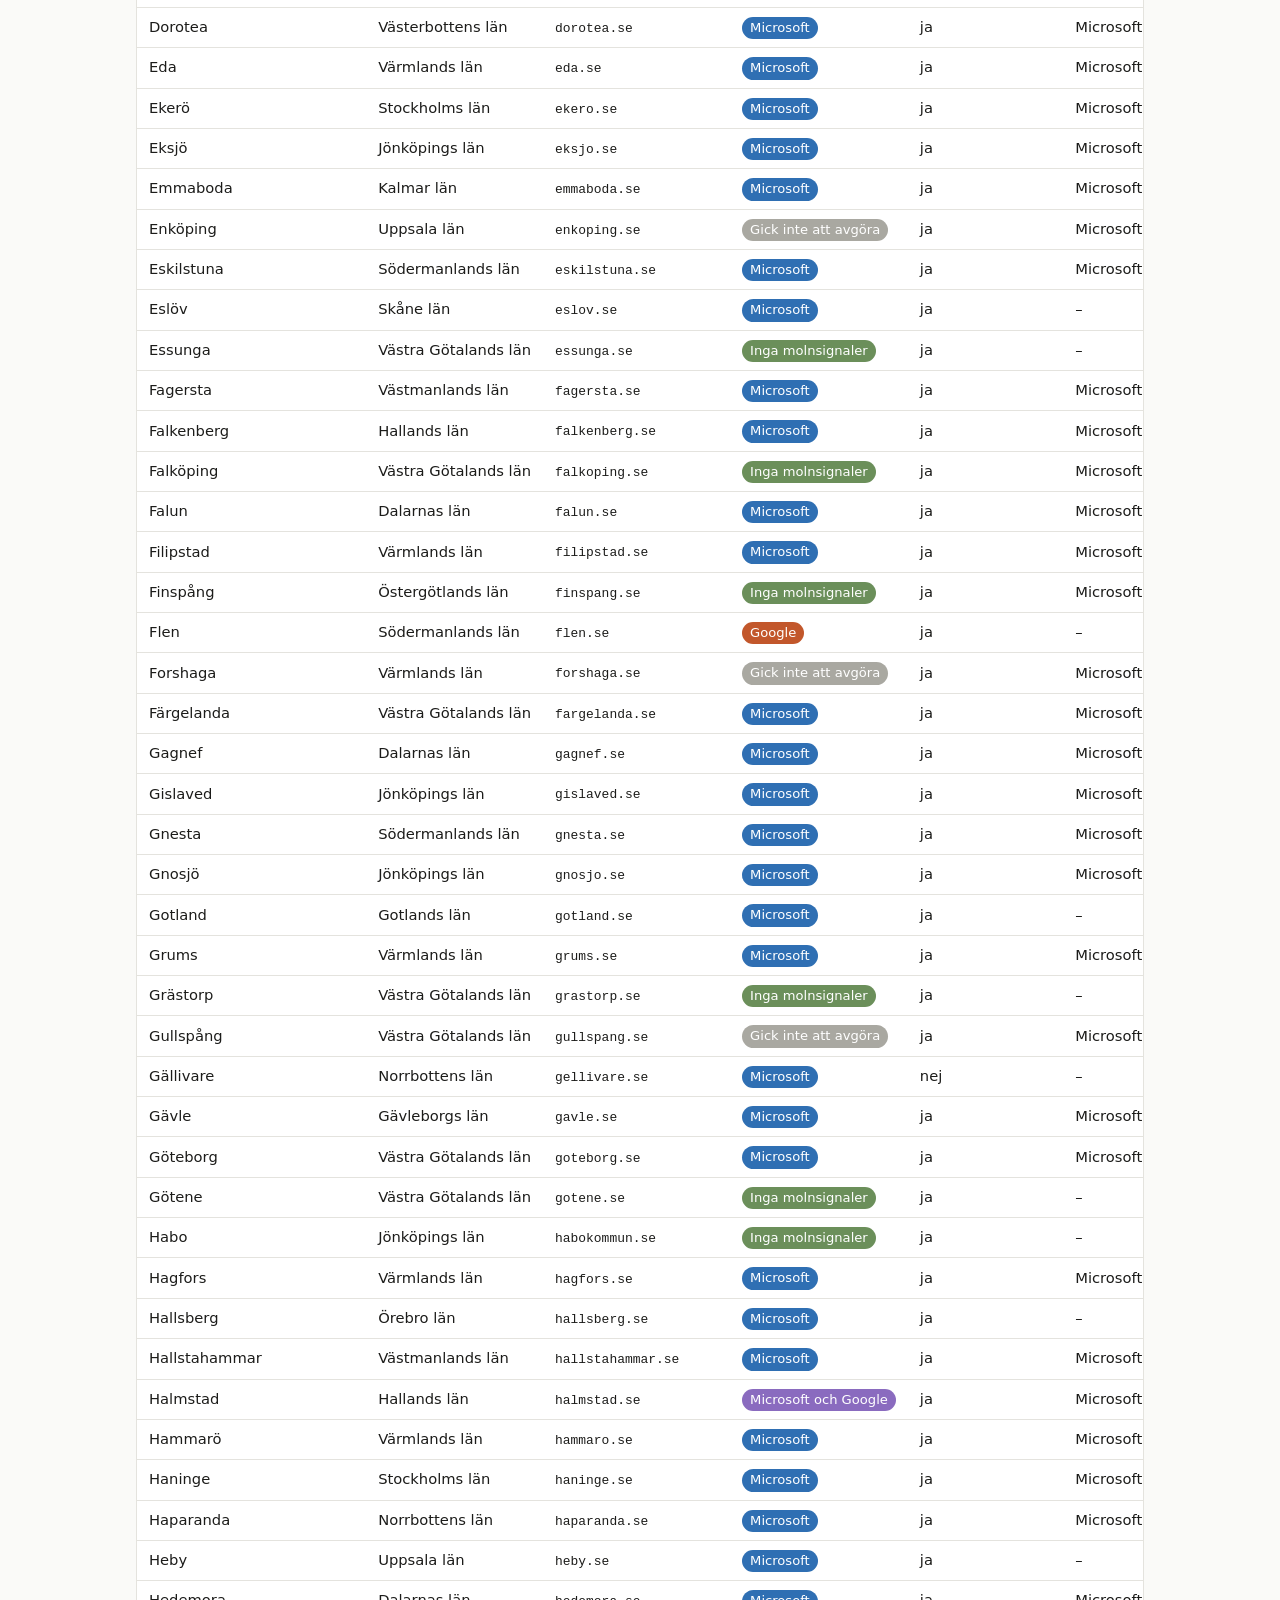
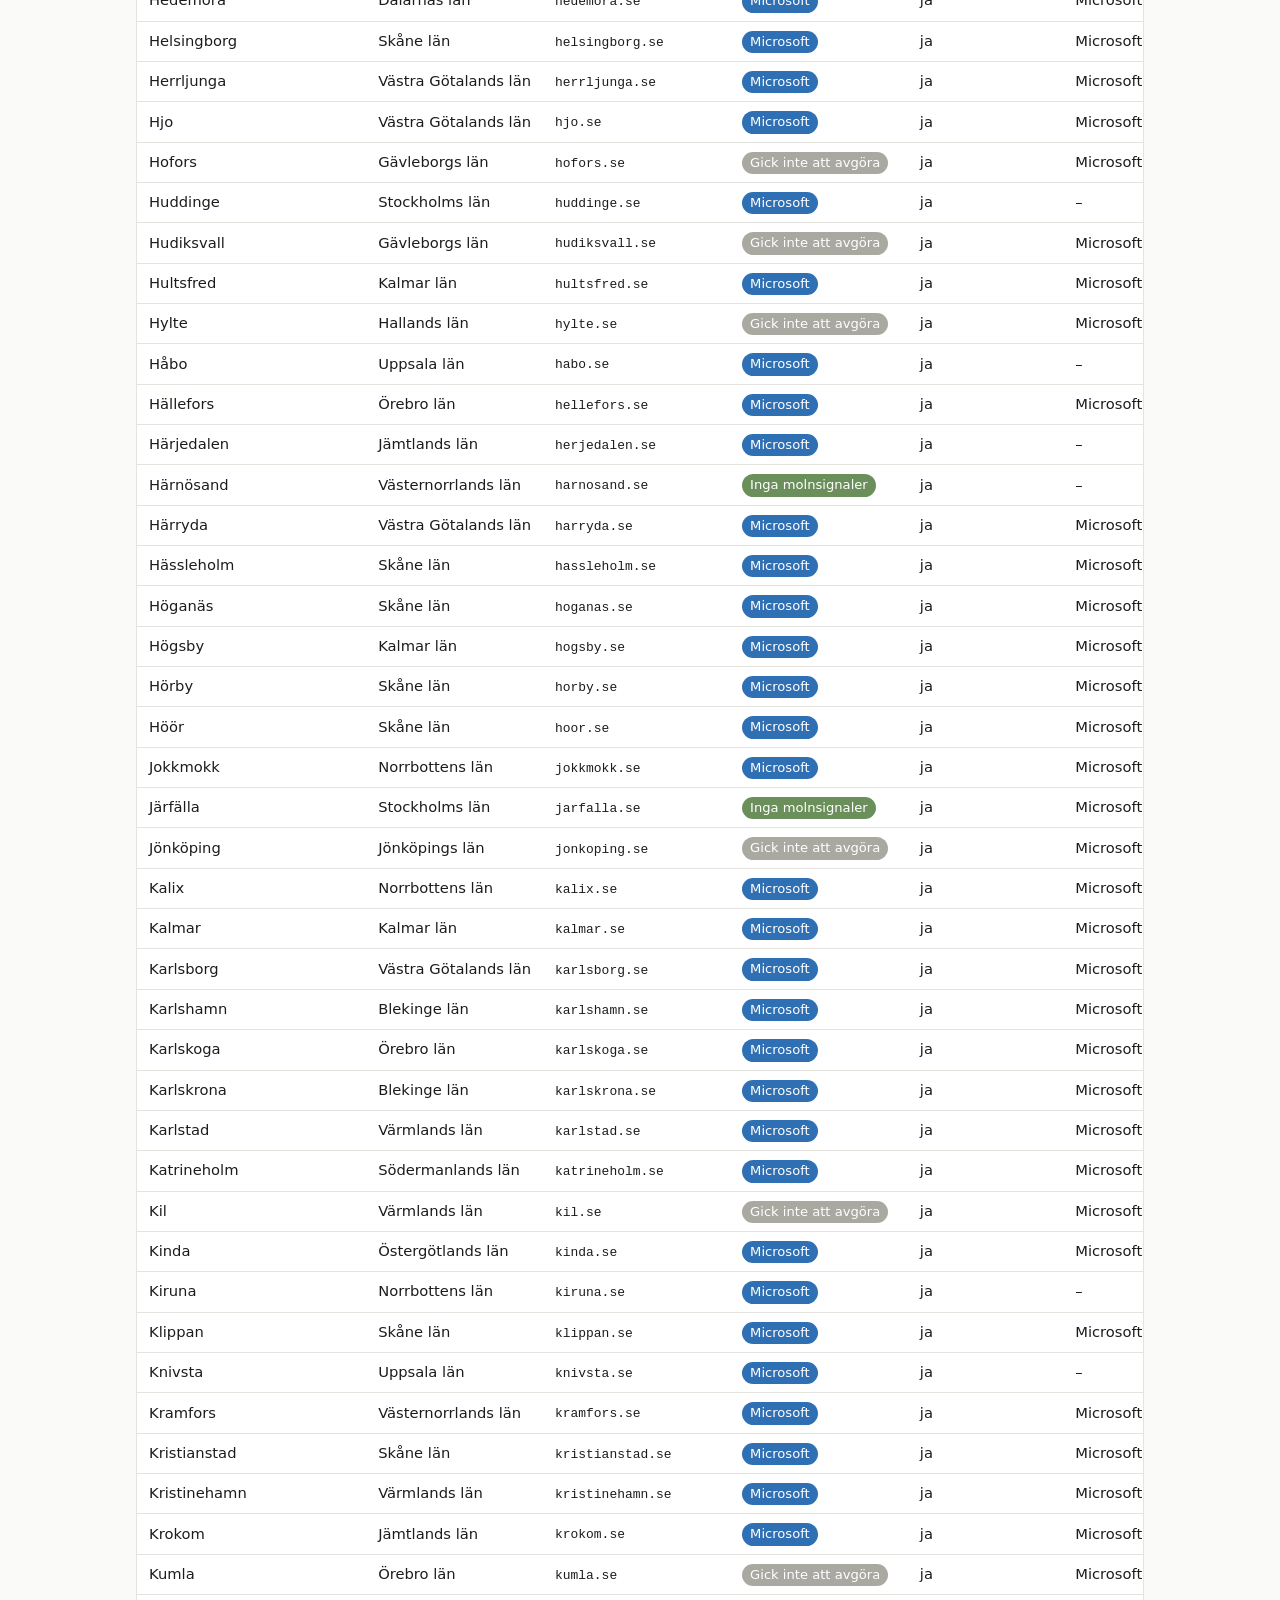
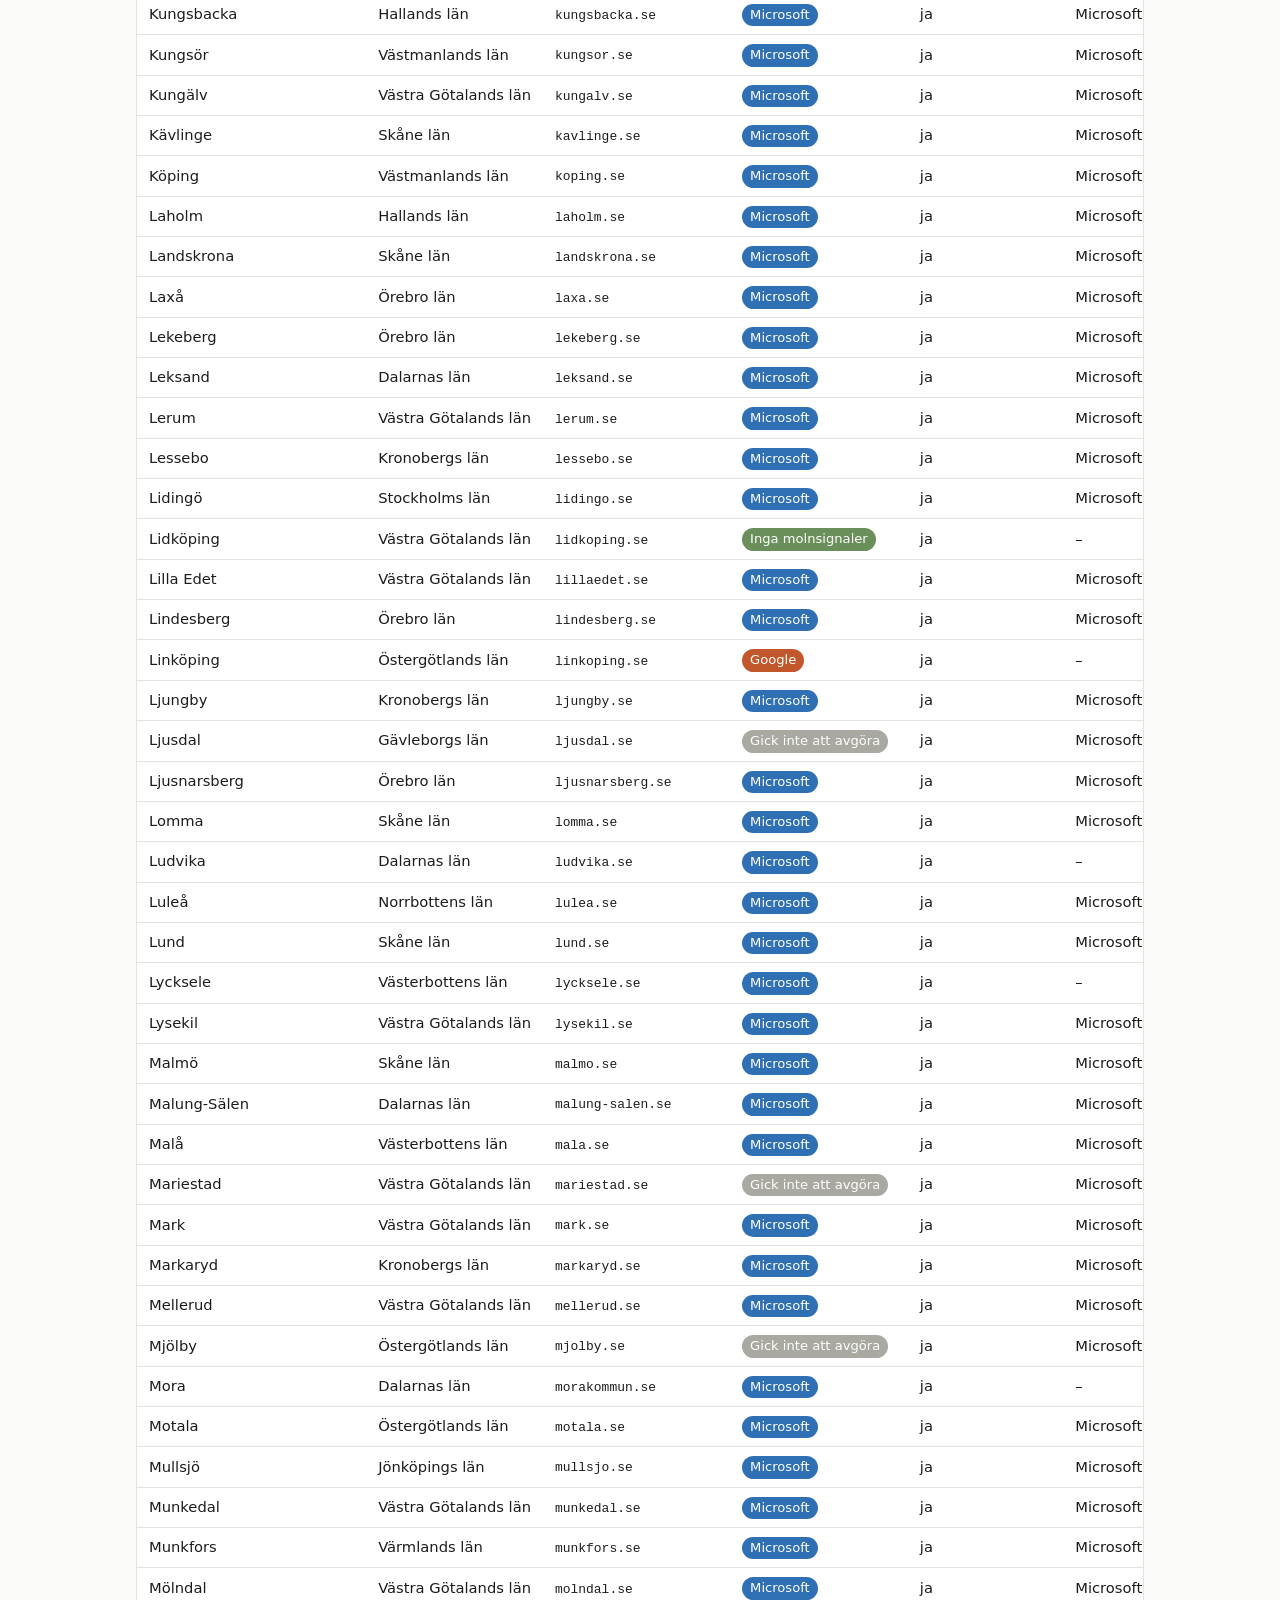
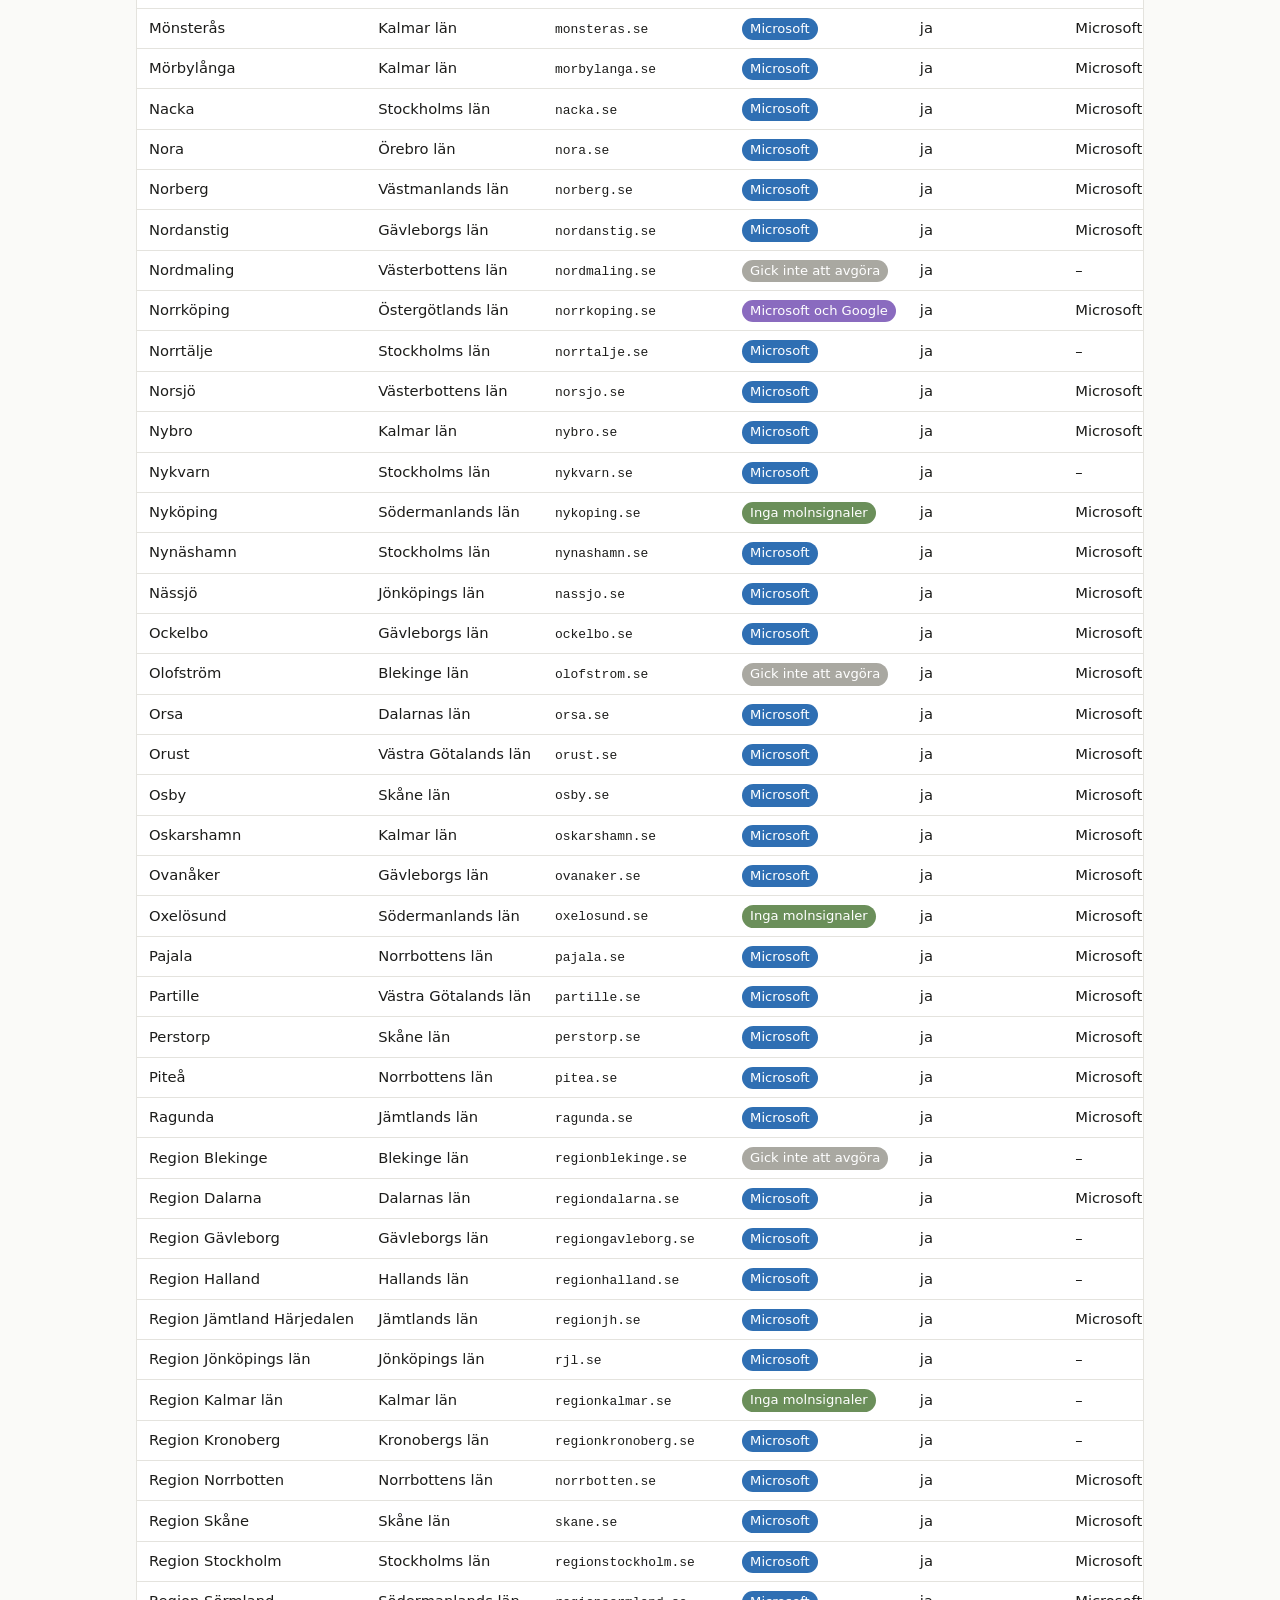
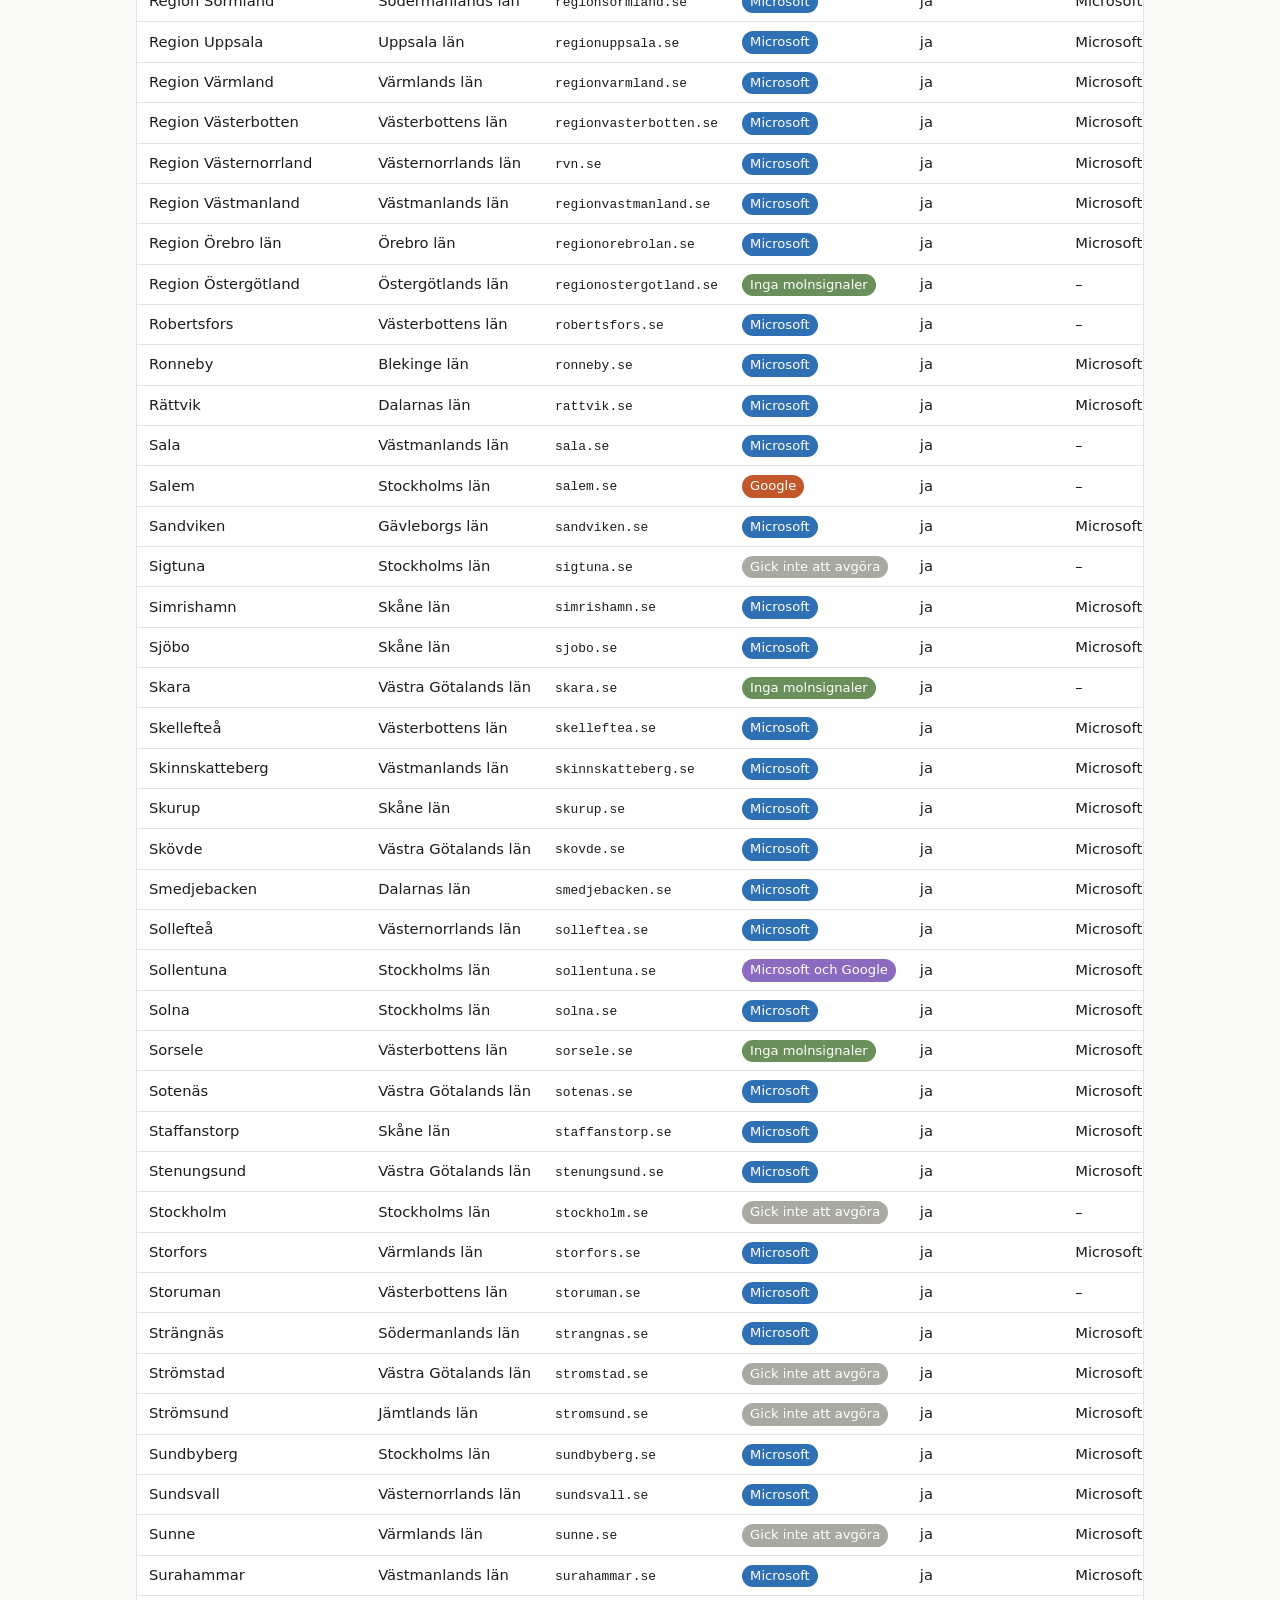
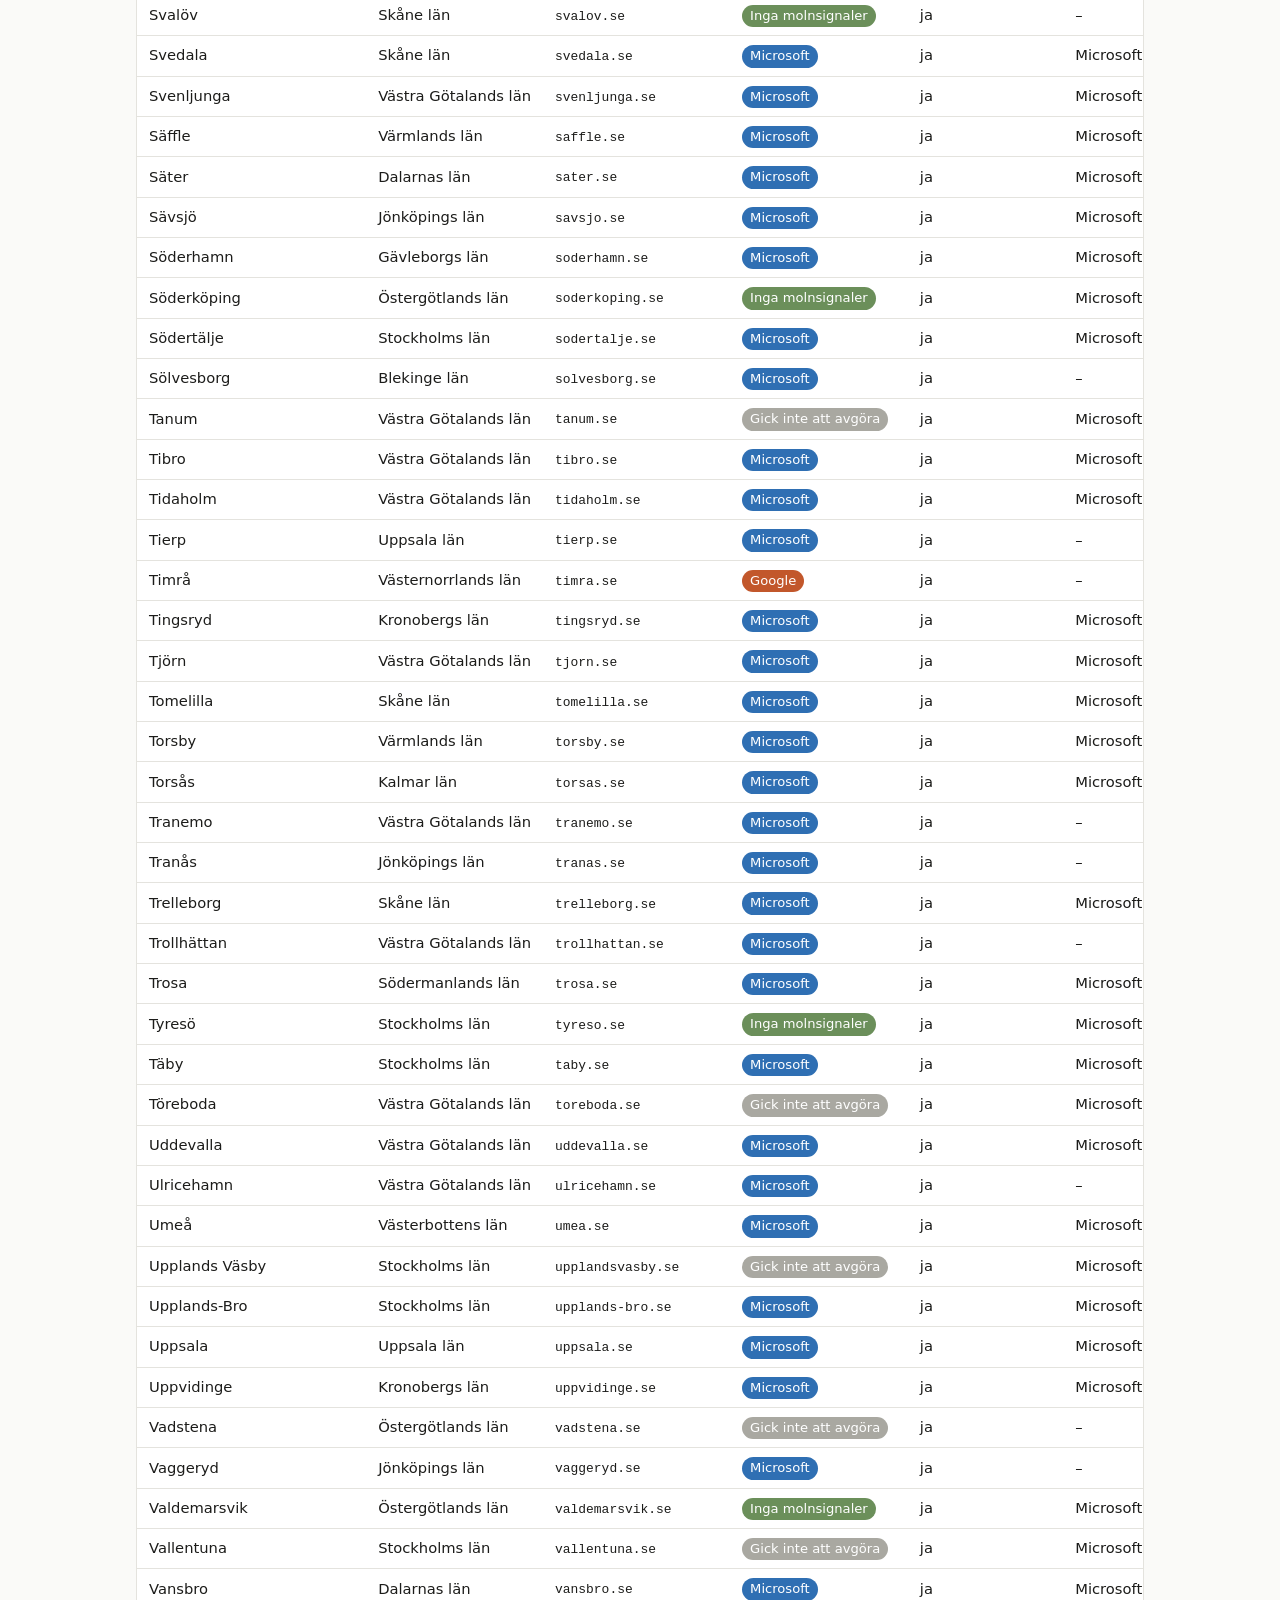
==== commit dcb60ac2: "Förrenderad HTML, delningsbild och SEO/AEO Tabeller, nyckeltal och mätdatum skrivs in i index.html o" ====
--- a/docs/index.html
+++ b/docs/index.html
@@ -5,6 +5,20 @@
 <meta name="viewport" content="width=device-width, initial-scale=1">
 <title>Molnkartan</title>
 <meta name="description" content="Hur beroende svenska kommuner och regioner är av amerikanska molntjänster, mätt med öppna DNS-signaler.">
+<link rel="canonical" href="https://molnkartan.se/">
+<meta property="og:type" content="website">
+<meta property="og:site_name" content="Molnkartan">
+<meta property="og:locale" content="sv_SE">
+<meta property="og:title" content="Molnkartan – amerikanska moln hos Sveriges kommuner och regioner">
+<meta property="og:description" content="Hur beroende svenska kommuner och regioner är av amerikanska molntjänster, mätt med öppna DNS-signaler.">
+<meta property="og:url" content="https://molnkartan.se/">
+<meta property="og:image" content="https://molnkartan.se/dela.png">
+<meta property="og:image:width" content="1200">
+<meta property="og:image:height" content="630">
+<meta property="og:image:alt" content="Molnkartan: amerikanska moln i svensk offentlig sektor">
+<meta name="twitter:card" content="summary_large_image">
+<meta name="author" content="Reda Ekengren">
+<script type="application/ld+json">{"@context": "https://schema.org", "@type": "Dataset", "name": "Molnkartan: amerikanska molntjänster hos svenska kommuner och regioner", "description": "E-post, Microsoft-konton, webbplatsers anrop före samtycke och tjänster hos alla 290 kommuner och 20 regioner i Sverige, mätt utifrån med öppna signaler som DNS och certifikatloggar. Uppdateras månadsvis.", "url": "https://molnkartan.se/", "license": "https://creativecommons.org/licenses/by/4.0/", "creator": {"@type": "Person", "name": "Reda Ekengren"}, "isAccessibleForFree": true, "inLanguage": "sv", "spatialCoverage": "Sverige", "keywords": ["digital suveränitet", "molntjänster", "kommuner", "Microsoft 365", "offentlig sektor", "DNS", "GDPR", "samtycke"], "distribution": [{"@type": "DataDownload", "encodingFormat": "application/json", "contentUrl": "https://molnkartan.se/data.json"}], "isBasedOn": "https://github.com/RedaEkengren/molnkartan"}</script>
 <link rel="stylesheet" href="stil.css">
 <script src="tema.js"></script>
 </head>
@@ -29,7 +43,7 @@
     <div class="prickar" id="prickar" aria-hidden="true"></div>
   </section>
 
-  <div class="kort" id="kort"></div>
+  <div class="kort" id="kort" data-forrenderad><!--fr:kort--><div><b>245</b><span>av 310 har Microsoft i e-postens DNS (79 %); hos 188 tar Microsoft emot enligt MX</span></div><div><b>305</b><span>av 310 har domänen registrerad i Microsofts e-posttjänst Exchange Online (registrering, inte användning; kontroll 9 oktober)</span></div><div><b>10</b><span>har e-post hos Google</span></div><div><b>284</b><span>har webbplatsen hos en svensk eller europeisk leverantör</span></div><!--/fr:kort--></div>
 
   <h2>Kartan</h2>
   <section class="kartsektion" aria-label="Karta">
@@ -55,8 +69,8 @@
   </div>
 
   <h2>E-post per län</h2>
-  <div class="legend" id="legend"></div>
-  <div class="lan" id="lan"></div>
+  <div class="legend" id="legend" data-forrenderad><!--fr:legend--><span><i style="background: var(--ms);"></i>Microsoft</span><span><i style="background: var(--annat);"></i>Microsoft och Google</span><span><i style="background: var(--g);"></i>Google</span><span><i style="background: var(--inga);"></i>Inga molnsignaler</span><span><i style="background: var(--okand);"></i>Gick inte att avgöra</span><span><i style="background: var(--okand);"></i>Kunde inte mätas</span><!--/fr:legend--></div>
+  <div class="lan" id="lan" data-forrenderad><!--fr:lan--><div>Blekinge län</div><div class="stapel"><span title="Microsoft: 4" style="width: 66.6667%; background: var(--ms);"></span><span title="Gick inte att avgöra: 2" style="width: 33.3333%; background: var(--okand);"></span></div><div class="antal">6</div><div>Dalarnas län</div><div class="stapel"><span title="Microsoft: 16" style="width: 100%; background: var(--ms);"></span></div><div class="antal">16</div><div>Gotlands län</div><div class="stapel"><span title="Microsoft: 1" style="width: 100%; background: var(--ms);"></span></div><div class="antal">1</div><div>Gävleborgs län</div><div class="stapel"><span title="Microsoft: 8" style="width: 72.7273%; background: var(--ms);"></span><span title="Gick inte att avgöra: 3" style="width: 27.2727%; background: var(--okand);"></span></div><div class="antal">11</div><div>Hallands län</div><div class="stapel"><span title="Microsoft: 5" style="width: 71.4286%; background: var(--ms);"></span><span title="Microsoft och Google: 1" style="width: 14.2857%; background: var(--annat);"></span><span title="Gick inte att avgöra: 1" style="width: 14.2857%; background: var(--okand);"></span></div><div class="antal">7</div><div>Jämtlands län</div><div class="stapel"><span title="Microsoft: 8" style="width: 88.8889%; background: var(--ms);"></span><span title="Gick inte att avgöra: 1" style="width: 11.1111%; background: var(--okand);"></span></div><div class="antal">9</div><div>Jönköpings län</div><div class="stapel"><span title="Microsoft: 12" style="width: 85.7143%; background: var(--ms);"></span><span title="Inga molnsignaler: 1" style="width: 7.14286%; background: var(--inga);"></span><span title="Gick inte att avgöra: 1" style="width: 7.14286%; background: var(--okand);"></span></div><div class="antal">14</div><div>Kalmar län</div><div class="stapel"><span title="Microsoft: 10" style="width: 76.9231%; background: var(--ms);"></span><span title="Google: 1" style="width: 7.69231%; background: var(--g);"></span><span title="Inga molnsignaler: 1" style="width: 7.69231%; background: var(--inga);"></span><span title="Gick inte att avgöra: 1" style="width: 7.69231%; background: var(--okand);"></span></div><div class="antal">13</div><div>Kronobergs län</div><div class="stapel"><span title="Microsoft: 9" style="width: 100%; background: var(--ms);"></span></div><div class="antal">9</div><div>Norrbottens län</div><div class="stapel"><span title="Microsoft: 15" style="width: 100%; background: var(--ms);"></span></div><div class="antal">15</div><div>Skåne län</div><div class="stapel"><span title="Microsoft: 33" style="width: 97.0588%; background: var(--ms);"></span><span title="Inga molnsignaler: 1" style="width: 2.94118%; background: var(--inga);"></span></div><div class="antal">34</div><div>Stockholms län</div><div class="stapel"><span title="Microsoft: 18" style="width: 66.6667%; background: var(--ms);"></span><span title="Microsoft och Google: 1" style="width: 3.7037%; background: var(--annat);"></span><span title="Google: 1" style="width: 3.7037%; background: var(--g);"></span><span title="Inga molnsignaler: 2" style="width: 7.40741%; background: var(--inga);"></span><span title="Gick inte att avgöra: 5" style="width: 18.5185%; background: var(--okand);"></span></div><div class="antal">27</div><div>Södermanlands län</div><div class="stapel"><span title="Microsoft: 7" style="width: 70%; background: var(--ms);"></span><span title="Google: 1" style="width: 10%; background: var(--g);"></span><span title="Inga molnsignaler: 2" style="width: 20%; background: var(--inga);"></span></div><div class="antal">10</div><div>Uppsala län</div><div class="stapel"><span title="Microsoft: 7" style="width: 77.7778%; background: var(--ms);"></span><span title="Gick inte att avgöra: 2" style="width: 22.2222%; background: var(--okand);"></span></div><div class="antal">9</div><div>Värmlands län</div><div class="stapel"><span title="Microsoft: 12" style="width: 70.5882%; background: var(--ms);"></span><span title="Gick inte att avgöra: 5" style="width: 29.4118%; background: var(--okand);"></span></div><div class="antal">17</div><div>Västerbottens län</div><div class="stapel"><span title="Microsoft: 14" style="width: 87.5%; background: var(--ms);"></span><span title="Inga molnsignaler: 1" style="width: 6.25%; background: var(--inga);"></span><span title="Gick inte att avgöra: 1" style="width: 6.25%; background: var(--okand);"></span></div><div class="antal">16</div><div>Västernorrlands län</div><div class="stapel"><span title="Microsoft: 6" style="width: 75%; background: var(--ms);"></span><span title="Google: 1" style="width: 12.5%; background: var(--g);"></span><span title="Inga molnsignaler: 1" style="width: 12.5%; background: var(--inga);"></span></div><div class="antal">8</div><div>Västmanlands län</div><div class="stapel"><span title="Microsoft: 11" style="width: 100%; background: var(--ms);"></span></div><div class="antal">11</div><div>Västra Götalands län</div><div class="stapel"><span title="Microsoft: 35" style="width: 70%; background: var(--ms);"></span><span title="Google: 1" style="width: 2%; background: var(--g);"></span><span title="Inga molnsignaler: 7" style="width: 14%; background: var(--inga);"></span><span title="Gick inte att avgöra: 7" style="width: 14%; background: var(--okand);"></span></div><div class="antal">50</div><div>Örebro län</div><div class="stapel"><span title="Microsoft: 12" style="width: 92.3077%; background: var(--ms);"></span><span title="Gick inte att avgöra: 1" style="width: 7.69231%; background: var(--okand);"></span></div><div class="antal">13</div><div>Östergötlands län</div><div class="stapel"><span title="Microsoft: 2" style="width: 14.2857%; background: var(--ms);"></span><span title="Microsoft och Google: 1" style="width: 7.14286%; background: var(--annat);"></span><span title="Google: 5" style="width: 35.7143%; background: var(--g);"></span><span title="Inga molnsignaler: 4" style="width: 28.5714%; background: var(--inga);"></span><span title="Gick inte att avgöra: 2" style="width: 14.2857%; background: var(--okand);"></span></div><div class="antal">14</div><!--/fr:lan--></div>
 
   <h2>Före samtycke: webbplatsen</h2>
   <p class="forklaring">Vilka anrop en besökares webbläsare gör när startsidan laddas, innan cookiebannern besvarats. Det är <b>nätet</b> som avgör: en europeisk tjänst som körs på Amazons eller Googles servrar räknas som amerikanskt nät.</p>
@@ -75,28 +89,28 @@
     <div class="utslag" id="wUtslag"></div>
   </section>
 
-  <div class="kort" id="kortWebb"></div>
-  <div class="legend" id="legendWebb" style="margin-top:20px"></div>
-  <div class="lan" id="lanWebb"></div>
+  <div class="kort" id="kortWebb" data-forrenderad><!--fr:kortWebb--><div><b>163</b><span>av 304 mätbara anropar amerikanska nät före samtycke (54 %)</span></div><div><b>16</b><span>anropar Google Analytics eller Tag Manager före samtycke</span></div><div><b>89</b><span>anropar bara nät som ägs av europeiska bolag före samtycke</span></div><div><b>20</b><span>gör inga anrop till tredjeparter före samtycke</span></div><!--/fr:kortWebb--></div>
+  <div class="legend" id="legendWebb" style="margin-top:20px" data-forrenderad><!--fr:legendWebb--><span><i style="background: var(--g);"></i>Amerikanskt nät</span><span><i style="background: var(--annat);"></i>Annat nät, t.ex. UK</span><span><i style="background: var(--inga);"></i>Bara EU/EES-nät</span><span><i style="background: var(--ingen);"></i>Ingen tredjepart</span><span><i style="background: var(--okand);"></i>Okänt nät</span><!--/fr:legendWebb--></div>
+  <div class="lan" id="lanWebb" data-forrenderad><!--fr:lanWebb--><div>Blekinge län</div><div class="stapel"><span title="Amerikanskt nät: 4" style="width: 66.6667%; background: var(--g);"></span><span title="Bara EU/EES-nät: 2" style="width: 33.3333%; background: var(--inga);"></span></div><div class="antal">6</div><div>Dalarnas län</div><div class="stapel"><span title="Amerikanskt nät: 9" style="width: 56.25%; background: var(--g);"></span><span title="Annat nät, t.ex. UK: 4" style="width: 25%; background: var(--annat);"></span><span title="Bara EU/EES-nät: 3" style="width: 18.75%; background: var(--inga);"></span></div><div class="antal">16</div><div>Gotlands län</div><div class="stapel"><span title="Annat nät, t.ex. UK: 1" style="width: 100%; background: var(--annat);"></span></div><div class="antal">1</div><div>Gävleborgs län</div><div class="stapel"><span title="Amerikanskt nät: 2" style="width: 18.1818%; background: var(--g);"></span><span title="Annat nät, t.ex. UK: 2" style="width: 18.1818%; background: var(--annat);"></span><span title="Bara EU/EES-nät: 6" style="width: 54.5455%; background: var(--inga);"></span><span title="Ingen tredjepart: 1" style="width: 9.09091%; background: var(--ingen);"></span></div><div class="antal">11</div><div>Hallands län</div><div class="stapel"><span title="Amerikanskt nät: 2" style="width: 28.5714%; background: var(--g);"></span><span title="Annat nät, t.ex. UK: 1" style="width: 14.2857%; background: var(--annat);"></span><span title="Bara EU/EES-nät: 4" style="width: 57.1429%; background: var(--inga);"></span></div><div class="antal">7</div><div>Jämtlands län</div><div class="stapel"><span title="Amerikanskt nät: 3" style="width: 33.3333%; background: var(--g);"></span><span title="Bara EU/EES-nät: 5" style="width: 55.5556%; background: var(--inga);"></span><span title="Ingen tredjepart: 1" style="width: 11.1111%; background: var(--ingen);"></span></div><div class="antal">9</div><div>Jönköpings län</div><div class="stapel"><span title="Amerikanskt nät: 4" style="width: 28.5714%; background: var(--g);"></span><span title="Annat nät, t.ex. UK: 2" style="width: 14.2857%; background: var(--annat);"></span><span title="Bara EU/EES-nät: 6" style="width: 42.8571%; background: var(--inga);"></span><span title="Kunde inte mätas: 2" style="width: 14.2857%; background: var(--okand);"></span></div><div class="antal">14</div><div>Kalmar län</div><div class="stapel"><span title="Amerikanskt nät: 10" style="width: 76.9231%; background: var(--g);"></span><span title="Annat nät, t.ex. UK: 1" style="width: 7.69231%; background: var(--annat);"></span><span title="Bara EU/EES-nät: 1" style="width: 7.69231%; background: var(--inga);"></span><span title="Kunde inte mätas: 1" style="width: 7.69231%; background: var(--okand);"></span></div><div class="antal">13</div><div>Kronobergs län</div><div class="stapel"><span title="Amerikanskt nät: 7" style="width: 77.7778%; background: var(--g);"></span><span title="Annat nät, t.ex. UK: 1" style="width: 11.1111%; background: var(--annat);"></span><span title="Bara EU/EES-nät: 1" style="width: 11.1111%; background: var(--inga);"></span></div><div class="antal">9</div><div>Norrbottens län</div><div class="stapel"><span title="Amerikanskt nät: 8" style="width: 53.3333%; background: var(--g);"></span><span title="Annat nät, t.ex. UK: 1" style="width: 6.66667%; background: var(--annat);"></span><span title="Bara EU/EES-nät: 2" style="width: 13.3333%; background: var(--inga);"></span><span title="Ingen tredjepart: 2" style="width: 13.3333%; background: var(--ingen);"></span><span title="Kunde inte mätas: 2" style="width: 13.3333%; background: var(--okand);"></span></div><div class="antal">15</div><div>Skåne län</div><div class="stapel"><span title="Amerikanskt nät: 16" style="width: 47.0588%; background: var(--g);"></span><span title="Annat nät, t.ex. UK: 4" style="width: 11.7647%; background: var(--annat);"></span><span title="Bara EU/EES-nät: 8" style="width: 23.5294%; background: var(--inga);"></span><span title="Ingen tredjepart: 5" style="width: 14.7059%; background: var(--ingen);"></span><span title="Kunde inte mätas: 1" style="width: 2.94118%; background: var(--okand);"></span></div><div class="antal">34</div><div>Stockholms län</div><div class="stapel"><span title="Amerikanskt nät: 13" style="width: 48.1481%; background: var(--g);"></span><span title="Annat nät, t.ex. UK: 2" style="width: 7.40741%; background: var(--annat);"></span><span title="Bara EU/EES-nät: 8" style="width: 29.6296%; background: var(--inga);"></span><span title="Ingen tredjepart: 3" style="width: 11.1111%; background: var(--ingen);"></span><span title="Okänt nät: 1" style="width: 3.7037%; background: var(--okand);"></span></div><div class="antal">27</div><div>Södermanlands län</div><div class="stapel"><span title="Amerikanskt nät: 3" style="width: 30%; background: var(--g);"></span><span title="Bara EU/EES-nät: 5" style="width: 50%; background: var(--inga);"></span><span title="Ingen tredjepart: 2" style="width: 20%; background: var(--ingen);"></span></div><div class="antal">10</div><div>Uppsala län</div><div class="stapel"><span title="Amerikanskt nät: 6" style="width: 66.6667%; background: var(--g);"></span><span title="Annat nät, t.ex. UK: 2" style="width: 22.2222%; background: var(--annat);"></span><span title="Bara EU/EES-nät: 1" style="width: 11.1111%; background: var(--inga);"></span></div><div class="antal">9</div><div>Värmlands län</div><div class="stapel"><span title="Amerikanskt nät: 13" style="width: 76.4706%; background: var(--g);"></span><span title="Bara EU/EES-nät: 3" style="width: 17.6471%; background: var(--inga);"></span><span title="Ingen tredjepart: 1" style="width: 5.88235%; background: var(--ingen);"></span></div><div class="antal">17</div><div>Västerbottens län</div><div class="stapel"><span title="Amerikanskt nät: 12" style="width: 75%; background: var(--g);"></span><span title="Annat nät, t.ex. UK: 1" style="width: 6.25%; background: var(--annat);"></span><span title="Bara EU/EES-nät: 1" style="width: 6.25%; background: var(--inga);"></span><span title="Ingen tredjepart: 1" style="width: 6.25%; background: var(--ingen);"></span><span title="Okänt nät: 1" style="width: 6.25%; background: var(--okand);"></span></div><div class="antal">16</div><div>Västernorrlands län</div><div class="stapel"><span title="Amerikanskt nät: 5" style="width: 62.5%; background: var(--g);"></span><span title="Bara EU/EES-nät: 2" style="width: 25%; background: var(--inga);"></span><span title="Ingen tredjepart: 1" style="width: 12.5%; background: var(--ingen);"></span></div><div class="antal">8</div><div>Västmanlands län</div><div class="stapel"><span title="Amerikanskt nät: 7" style="width: 63.6364%; background: var(--g);"></span><span title="Annat nät, t.ex. UK: 2" style="width: 18.1818%; background: var(--annat);"></span><span title="Bara EU/EES-nät: 2" style="width: 18.1818%; background: var(--inga);"></span></div><div class="antal">11</div><div>Västra Götalands län</div><div class="stapel"><span title="Amerikanskt nät: 22" style="width: 44%; background: var(--g);"></span><span title="Annat nät, t.ex. UK: 3" style="width: 6%; background: var(--annat);"></span><span title="Bara EU/EES-nät: 22" style="width: 44%; background: var(--inga);"></span><span title="Ingen tredjepart: 3" style="width: 6%; background: var(--ingen);"></span></div><div class="antal">50</div><div>Örebro län</div><div class="stapel"><span title="Amerikanskt nät: 8" style="width: 61.5385%; background: var(--g);"></span><span title="Annat nät, t.ex. UK: 2" style="width: 15.3846%; background: var(--annat);"></span><span title="Bara EU/EES-nät: 3" style="width: 23.0769%; background: var(--inga);"></span></div><div class="antal">13</div><div>Östergötlands län</div><div class="stapel"><span title="Amerikanskt nät: 9" style="width: 64.2857%; background: var(--g);"></span><span title="Annat nät, t.ex. UK: 1" style="width: 7.14286%; background: var(--annat);"></span><span title="Bara EU/EES-nät: 4" style="width: 28.5714%; background: var(--inga);"></span></div><div class="antal">14</div><!--/fr:lanWebb--></div>
   <h3>Vanligaste tjänsterna på amerikanska nät före samtycke</h3>
-  <ol class="topplista" id="topp"></ol>
+  <ol class="topplista" id="topp" data-forrenderad><!--fr:topp--><li>Google: 76 organisationer</li><li>Texthelp: 45 organisationer</li><li>Microsoft: 16 organisationer</li><li>Cloudflare: 14 organisationer</li><li>Fonticons (Font Awesome): 14 organisationer</li><li>InnoCraft (Matomo Cloud): 10 organisationer</li><li>Optimizely: 10 organisationer</li><li>Usercentrics (Cookiebot): 9 organisationer</li><li>Adobe: 8 organisationer</li><li>cookie-script.com: 8 organisationer</li><!--/fr:topp--></ol>
   <p class="forklaring">Google Tag Manager och Google Analytics räknas här tillsammans; elva av de sexton kommunerna anropar Google Analytics servrar, fem laddar bara Tag Manager. Se <a href="fynd.html#google-analytics">fynden</a>.</p>
 
   <h2>Säkerhetsgrunder</h2>
   <p class="forklaring">Grundläggande skydd i DNS och på webben. Redovisas bara som summor, aldrig per kommun, så att sidan inte blir en lista över mål.</p>
-  <div class="kort" id="kortSakerhet"></div>
+  <div class="kort" id="kortSakerhet" data-forrenderad><!--fr:kortSakerhet--><div><b>97</b><span>har DMARC i övervakningsläge (p=none) och ber inte mottagare stoppa förfalskad e-post</span></div><div><b>43 %</b><span>avvisar e-post som förfalskar avsändaren (DMARC p=reject)</span></div><div><b>11 %</b><span>har publicerat MTA-STS för krypterad e-post till sig</span></div><div><b>83 %</b><span>har DNSSEC-signerad domän</span></div><!--/fr:kortSakerhet--></div>
 
   <h2 id="tabell">Alla organisationer</h2>
   <div class="filter">
     <input id="sok" type="search" placeholder="Sök kommun, region eller domän" aria-label="Sök">
-    <select id="lanFilter" aria-label="Län"><option value="">Alla län</option></select>
-    <select id="epostFilter" aria-label="E-post"><option value="">All e-post</option></select>
-    <select id="webbFilter" aria-label="Före samtycke"><option value="">Alla webbplatser</option></select>
+    <select id="lanFilter" aria-label="Län" data-forrenderad><option value="">Alla län</option><!--fr:lanFilter--><option value="Blekinge län">Blekinge län</option><option value="Dalarnas län">Dalarnas län</option><option value="Gotlands län">Gotlands län</option><option value="Gävleborgs län">Gävleborgs län</option><option value="Hallands län">Hallands län</option><option value="Jämtlands län">Jämtlands län</option><option value="Jönköpings län">Jönköpings län</option><option value="Kalmar län">Kalmar län</option><option value="Kronobergs län">Kronobergs län</option><option value="Norrbottens län">Norrbottens län</option><option value="Skåne län">Skåne län</option><option value="Stockholms län">Stockholms län</option><option value="Södermanlands län">Södermanlands län</option><option value="Uppsala län">Uppsala län</option><option value="Värmlands län">Värmlands län</option><option value="Västerbottens län">Västerbottens län</option><option value="Västernorrlands län">Västernorrlands län</option><option value="Västmanlands län">Västmanlands län</option><option value="Västra Götalands län">Västra Götalands län</option><option value="Örebro län">Örebro län</option><option value="Östergötlands län">Östergötlands län</option><!--/fr:lanFilter--></select>
+    <select id="epostFilter" aria-label="E-post" data-forrenderad><option value="">All e-post</option><!--fr:epostFilter--><option value="MS">Microsoft</option><option value="MS+G">Microsoft och Google</option><option value="G">Google</option><option value="inga molnsignaler">Inga molnsignaler</option><option value="okänd">Gick inte att avgöra</option><option value="kunde inte mätas">Kunde inte mätas</option><!--/fr:epostFilter--></select>
+    <select id="webbFilter" aria-label="Före samtycke" data-forrenderad><option value="">Alla webbplatser</option><!--fr:webbFilter--><option value="US-nät före samtycke">Amerikanskt nät</option><option value="annat nät före samtycke">Annat nät, t.ex. UK</option><option value="bara EU/EES-nät före samtycke">Bara EU/EES-nät</option><option value="ingen tredjepart">Ingen tredjepart</option><option value="okänt nät">Okänt nät</option><option value="kunde inte mätas">Kunde inte mätas</option><!--/fr:webbFilter--></select>
   </div>
   <div class="tabell">
     <table>
       <thead><tr><th>Organisation</th><th>Län</th><th>Domän</th><th>E-post</th><th>Microsoft-konto</th><th>Teams/enheter</th><th>Webbhotell</th><th>Före samtycke</th></tr></thead>
-      <tbody id="rader"></tbody>
+      <tbody id="rader" data-forrenderad><!--fr:rader--><tr><td>Ale</td><td>Västra Götalands län</td><td><code>ale.se</code></td><td><span class="tagg" style="background: var(--ms);">Microsoft</span></td><td>ja</td><td>Microsoft</td><td title="SITEVISION-ASN - SiteVision AB, SE">Sverige/EU</td><td><span class="tagg" title="" style="background: var(--inga);">Bara EU/EES-nät</span></td></tr><tr><td>Alingsås</td><td>Västra Götalands län</td><td><code>alingsas.se</code></td><td><span class="tagg" style="background: var(--okand);">Gick inte att avgöra</span></td><td>ja</td><td>Microsoft</td><td title="TELIANET-SWEDEN - Telia Company AB, SE">Sverige/EU</td><td><span class="tagg" title="" style="background: var(--inga);">Bara EU/EES-nät</span></td></tr><tr><td>Alvesta</td><td>Kronobergs län</td><td><code>alvesta.se</code></td><td><span class="tagg" style="background: var(--ms);">Microsoft</span></td><td>ja</td><td>Microsoft</td><td title="ASODERLAND - ODERLAND Webbhotell AB, SE">Sverige/EU</td><td><span class="tagg" title="Amerikanska nät: cdnjs.cloudflare.com, fonts.googleapis.com, fonts.gstatic.com, kit.fontawesome.com, plus.browsealoud.com, www.browsealoud.com" style="background: var(--g);">Amerikanskt nät</span></td></tr><tr><td>Aneby</td><td>Jönköpings län</td><td><code>aneby.se</code></td><td><span class="tagg" style="background: var(--ms);">Microsoft</span></td><td>ja</td><td>Microsoft</td><td title="HIT-NET - Hoglandsforbundet, SE">Sverige/EU</td><td><span class="tagg" title="" style="background: var(--inga);">Bara EU/EES-nät</span></td></tr><tr><td>Arboga</td><td>Västmanlands län</td><td><code>arboga.se</code></td><td><span class="tagg" style="background: var(--ms);">Microsoft</span></td><td>ja</td><td>Microsoft</td><td title="SITEVISION-ASN - SiteVision AB, SE">Sverige/EU</td><td><span class="tagg" title="Amerikanska nät: fonts.googleapis.com" style="background: var(--g);">Amerikanskt nät</span></td></tr><tr><td>Arjeplog</td><td>Norrbottens län</td><td><code>arjeplog.se</code></td><td><span class="tagg" style="background: var(--ms);">Microsoft</span></td><td>ja</td><td>–</td><td title="GLESYS - Glesys AB, SE">Sverige/EU</td><td><span class="tagg" title="Amerikanska nät: plus.browsealoud.com, www.arjeploglapland.se, www.browsealoud.com" style="background: var(--g);">Amerikanskt nät</span></td></tr><tr><td>Arvidsjaur</td><td>Norrbottens län</td><td><code>arvidsjaur.se</code></td><td><span class="tagg" style="background: var(--ms);">Microsoft</span></td><td>ja</td><td>Microsoft</td><td title="SITEVISION-ASN - SiteVision AB, SE">Sverige/EU</td><td><span class="tagg" title="" style="background: var(--inga);">Bara EU/EES-nät</span></td></tr><tr><td>Arvika</td><td>Värmlands län</td><td><code>arvika.se</code></td><td><span class="tagg" style="background: var(--okand);">Gick inte att avgöra</span></td><td>ja</td><td>Microsoft</td><td title="SITEVISION-ASN - SiteVision AB, SE">Sverige/EU</td><td><span class="tagg" title="" style="background: var(--inga);">Bara EU/EES-nät</span></td></tr><tr><td>Askersund</td><td>Örebro län</td><td><code>askersund.se</code></td><td><span class="tagg" style="background: var(--ms);">Microsoft</span></td><td>ja</td><td>Microsoft</td><td title="SITEVISION-ASN - SiteVision AB, SE">Sverige/EU</td><td><span class="tagg" title="Amerikanska nät: acsbapp.com, cdn.acsbapp.com, plus.browsealoud.com, www.browsealoud.com" style="background: var(--g);">Amerikanskt nät</span></td></tr><tr><td>Avesta</td><td>Dalarnas län</td><td><code>avesta.se</code></td><td><span class="tagg" style="background: var(--ms);">Microsoft</span></td><td>ja</td><td>Microsoft</td><td title="AVESTA-KOMMUN-ASN - Avesta Kommun, SE">Sverige/EU</td><td><span class="tagg" title="Amerikanska nät: api.cludo.com, consent.cookiebot.com, consentcdn.cookiebot.com, customer.cludo.com, fonts.googleapis.com, fonts.gstatic.com, images.citybreak.com, plus.browsealoud.com, www.browsealoud.com" style="background: var(--g);">Amerikanskt nät</span></td></tr><tr><td>Bengtsfors</td><td>Västra Götalands län</td><td><code>bengtsfors.se</code></td><td><span class="tagg" style="background: var(--ms);">Microsoft</span></td><td>ja</td><td>Microsoft</td><td title="SITEVISION-ASN - SiteVision AB, SE">Sverige/EU</td><td><span class="tagg" title="" style="background: var(--annat);">Annat nät, t.ex. UK</span></td></tr><tr><td>Berg</td><td>Jämtlands län</td><td><code>berg.se</code></td><td><span class="tagg" style="background: var(--ms);">Microsoft</span></td><td>ja</td><td>–</td><td title="SITEVISION-ASN - SiteVision AB, SE">Sverige/EU</td><td><span class="tagg" title="Amerikanska nät: plus.browsealoud.com, www.browsealoud.com" style="background: var(--g);">Amerikanskt nät</span></td></tr><tr><td>Bjurholm</td><td>Västerbottens län</td><td><code>bjurholm.se</code></td><td><span class="tagg" style="background: var(--ms);">Microsoft</span></td><td>ja</td><td>–</td><td title="SITEVISION-ASN - SiteVision AB, SE">Sverige/EU</td><td><span class="tagg" title="Amerikanska nät: plus.browsealoud.com, www.browsealoud.com" style="background: var(--g);">Amerikanskt nät</span></td></tr><tr><td>Bjuv</td><td>Skåne län</td><td><code>bjuv.se</code></td><td><span class="tagg" style="background: var(--ms);">Microsoft</span></td><td>ja</td><td>Microsoft</td><td title="SITEVISION-ASN - SiteVision AB, SE">Sverige/EU</td><td><span class="tagg" title="" style="background: var(--inga);">Bara EU/EES-nät</span></td></tr><tr><td>Boden</td><td>Norrbottens län</td><td><code>boden.se</code></td><td><span class="tagg" style="background: var(--ms);">Microsoft</span></td><td>ja</td><td>Microsoft</td><td title="SITEVISION-ASN - SiteVision AB, SE">Sverige/EU</td><td><span class="tagg" title="Amerikanska nät: a.eu.silktide.com, boden.matomo.cloud, cdn-cookieyes.com, cdn.matomo.cloud, log.cookieyes.com" style="background: var(--g);">Amerikanskt nät</span></td></tr><tr><td>Bollebygd</td><td>Västra Götalands län</td><td><code>bollebygd.se</code></td><td><span class="tagg" style="background: var(--ms);">Microsoft</span></td><td>ja</td><td>Microsoft</td><td title="SITEVISION-ASN - SiteVision AB, SE">Sverige/EU</td><td><span class="tagg" title="" style="background: var(--annat);">Annat nät, t.ex. UK</span></td></tr><tr><td>Bollnäs</td><td>Gävleborgs län</td><td><code>bollnas.se</code></td><td><span class="tagg" style="background: var(--ms);">Microsoft</span></td><td>ja</td><td>Microsoft</td><td title="SITEVISION-ASN - SiteVision AB, SE">Sverige/EU</td><td><span class="tagg" title="" style="background: var(--inga);">Bara EU/EES-nät</span></td></tr><tr><td>Borgholm</td><td>Kalmar län</td><td><code>borgholm.se</code></td><td><span class="tagg" style="background: var(--ms);">Microsoft</span></td><td>ja</td><td>Microsoft</td><td title="LOOPIA - Loopia AB, SE">Sverige/EU</td><td><span class="tagg" title="Amerikanska nät: borgholmdevdev.wpenginepowered.com, cdn.cookie-script.com, cdnjs.cloudflare.com, fonts.gstatic.com, p.typekit.net, region1.google-analytics.com, translate.google.com, translate.googleapis.com, use.typekit.net, www.googletagmanager.com, www.gstatic.com" style="background: var(--g);">Amerikanskt nät · GA</span></td></tr><tr><td>Borlänge</td><td>Dalarnas län</td><td><code>borlange.se</code></td><td><span class="tagg" style="background: var(--ms);">Microsoft</span></td><td>ja</td><td>Microsoft</td><td title="Borlange-Kommun - Municipality of Borlange, SE">Sverige/EU</td><td><span class="tagg" title="Amerikanska nät: 7145.global.siteimproveanalytics.io, cdnjs.cloudflare.com, code.jquery.com, images.citybreak.com, plus.browsealoud.com, siteimproveanalytics.com, www.browsealoud.com" style="background: var(--g);">Amerikanskt nät</span></td></tr><tr><td>Borås</td><td>Västra Götalands län</td><td><code>boras.se</code></td><td><span class="tagg" style="background: var(--inga);">Inga molnsignaler</span></td><td>ja</td><td>–</td><td title="SITEVISION-ASN - SiteVision AB, SE">Sverige/EU</td><td><span class="tagg" title="" style="background: var(--annat);">Annat nät, t.ex. UK</span></td></tr><tr><td>Botkyrka</td><td>Stockholms län</td><td><code>botkyrka.se</code></td><td><span class="tagg" style="background: var(--ms);">Microsoft</span></td><td>ja</td><td>Microsoft</td><td title="SITEVISION-ASN - SiteVision AB, SE">Sverige/EU</td><td><span class="tagg" title="Amerikanska nät: eur01.safelinks.protection.outlook.com, plus.browsealoud.com, www.browsealoud.com" style="background: var(--g);">Amerikanskt nät</span></td></tr><tr><td>Boxholm</td><td>Östergötlands län</td><td><code>boxholm.se</code></td><td><span class="tagg" style="background: var(--g);">Google</span></td><td>ja</td><td>–</td><td title="SITEVISION-ASN - SiteVision AB, SE">Sverige/EU</td><td><span class="tagg" title="Amerikanska nät: cdn.cookie-script.com" style="background: var(--g);">Amerikanskt nät</span></td></tr><tr><td>Bromölla</td><td>Skåne län</td><td><code>bromolla.se</code></td><td><span class="tagg" style="background: var(--ms);">Microsoft</span></td><td>ja</td><td>Microsoft</td><td title="UNIKOM-AS - IT Kommuner i Skane AB, SE">Sverige/EU</td><td><span class="tagg" title="Amerikanska nät: connect.facebook.net, consent.cookiebot.com, consentcdn.cookiebot.com, images.citybreak.com, plus.browsealoud.com, static.xx.fbcdn.net, translate.google.com, www.browsealoud.com, www.facebook.com" style="background: var(--g);">Amerikanskt nät</span></td></tr><tr><td>Bräcke</td><td>Jämtlands län</td><td><code>bracke.se</code></td><td><span class="tagg" style="background: var(--ms);">Microsoft</span></td><td>ja</td><td>Microsoft</td><td title="SITEVISION-ASN - SiteVision AB, SE">Sverige/EU</td><td><span class="tagg" title="" style="background: var(--inga);">Bara EU/EES-nät</span></td></tr><tr><td>Burlöv</td><td>Skåne län</td><td><code>burlov.se</code></td><td><span class="tagg" style="background: var(--ms);">Microsoft</span></td><td>ja</td><td>Microsoft</td><td title="SITEVISION-ASN - SiteVision AB, SE">Sverige/EU</td><td><span class="tagg" title="Amerikanska nät: fonts.googleapis.com, fonts.gstatic.com, use.fontawesome.com" style="background: var(--g);">Amerikanskt nät</span></td></tr><tr><td>Båstad</td><td>Skåne län</td><td><code>bastad.se</code></td><td><span class="tagg" style="background: var(--ms);">Microsoft</span></td><td>ja</td><td>Microsoft</td><td title="SITEVISION-ASN - SiteVision AB, SE">Sverige/EU</td><td><span class="tagg" title="Amerikanska nät: bastadweb.matomo.cloud, cdn.matomo.cloud" style="background: var(--g);">Amerikanskt nät</span></td></tr><tr><td>Dals-Ed</td><td>Västra Götalands län</td><td><code>dalsed.se</code></td><td><span class="tagg" style="background: var(--g);">Google</span></td><td>ja</td><td>–</td><td title="MIRROR-AS - Mirror Partner Utveckling AB, SE">Sverige/EU</td><td><span class="tagg" title="Amerikanska nät: fonts.googleapis.com, region1.google-analytics.com, translate.google.com, translate.googleapis.com, www.googletagmanager.com, www.gstatic.com" style="background: var(--g);">Amerikanskt nät · GA</span></td></tr><tr><td>Danderyd</td><td>Stockholms län</td><td><code>danderyd.se</code></td><td><span class="tagg" style="background: var(--ms);">Microsoft</span></td><td>ja</td><td>Microsoft</td><td title="SWIPNET - Tele2 Sverige AB, EU">Sverige/EU</td><td><span class="tagg" title="Amerikanska nät: cdn.jsdelivr.net, cdnjs.cloudflare.com, code.jquery.com, dl.episerver.net, fonts.googleapis.com, fonts.gstatic.com, translate.google.com, translate.googleapis.com, www.gstatic.com" style="background: var(--g);">Amerikanskt nät</span></td></tr><tr><td>Degerfors</td><td>Örebro län</td><td><code>degerfors.se</code></td><td><span class="tagg" style="background: var(--ms);">Microsoft</span></td><td>ja</td><td>Microsoft</td><td title="SITEVISION-ASN - SiteVision AB, SE">Sverige/EU</td><td><span class="tagg" title="Amerikanska nät: fonts.googleapis.com, fonts.gstatic.com, translate.google.com, translate.googleapis.com, www.google.com, www.gstatic.com" style="background: var(--g);">Amerikanskt nät</span></td></tr><tr><td>Dorotea</td><td>Västerbottens län</td><td><code>dorotea.se</code></td><td><span class="tagg" style="background: var(--ms);">Microsoft</span></td><td>ja</td><td>Microsoft</td><td title="MICROSOFT-CORP-MSN-AS-BLOCK - Microsoft Corporation, US">MS</td><td><span class="tagg" title="Amerikanska nät: js.monitor.azure.com, swedencentral-0.in.applicationinsights.azure.com" style="background: var(--g);">Amerikanskt nät</span></td></tr><tr><td>Eda</td><td>Värmlands län</td><td><code>eda.se</code></td><td><span class="tagg" style="background: var(--ms);">Microsoft</span></td><td>ja</td><td>Microsoft</td><td title="SWIPNET - Tele2 Sverige AB, EU">Sverige/EU</td><td><span class="tagg" title="Amerikanska nät: cdn.cookie-script.com, cdnjs.cloudflare.com, maxcdn.bootstrapcdn.com, stackpath.bootstrapcdn.com, translate.google.com" style="background: var(--g);">Amerikanskt nät</span></td></tr><tr><td>Ekerö</td><td>Stockholms län</td><td><code>ekero.se</code></td><td><span class="tagg" style="background: var(--ms);">Microsoft</span></td><td>ja</td><td>Microsoft</td><td title="SITEVISION-ASN - SiteVision AB, SE">Sverige/EU</td><td><span class="tagg" title="Amerikanska nät: fonts.gstatic.com, translate.google.com, translate.googleapis.com, www.gstatic.com" style="background: var(--g);">Amerikanskt nät</span></td></tr><tr><td>Eksjö</td><td>Jönköpings län</td><td><code>eksjo.se</code></td><td><span class="tagg" style="background: var(--ms);">Microsoft</span></td><td>ja</td><td>Microsoft</td><td title="HIT-NET - Hoglandsforbundet, SE">Sverige/EU</td><td><span class="tagg" title="" style="background: var(--inga);">Bara EU/EES-nät</span></td></tr><tr><td>Emmaboda</td><td>Kalmar län</td><td><code>emmaboda.se</code></td><td><span class="tagg" style="background: var(--ms);">Microsoft</span></td><td>ja</td><td>Microsoft</td><td title="TELIANET-SWEDEN - Telia Company AB, SE">Sverige/EU</td><td><span class="tagg" title="Amerikanska nät: plus.browsealoud.com, region1.google-analytics.com, www.browsealoud.com, www.googletagmanager.com" style="background: var(--g);">Amerikanskt nät · GA</span></td></tr><tr><td>Enköping</td><td>Uppsala län</td><td><code>enkoping.se</code></td><td><span class="tagg" style="background: var(--okand);">Gick inte att avgöra</span></td><td>ja</td><td>Microsoft</td><td title="SITEVISION-ASN - SiteVision AB, SE">Sverige/EU</td><td><span class="tagg" title="Amerikanska nät: ajax.googleapis.com, fonts.googleapis.com, fonts.gstatic.com, maxcdn.bootstrapcdn.com, p.typekit.net, use.typekit.net" style="background: var(--g);">Amerikanskt nät</span></td></tr><tr><td>Eskilstuna</td><td>Södermanlands län</td><td><code>eskilstuna.se</code></td><td><span class="tagg" style="background: var(--ms);">Microsoft</span></td><td>ja</td><td>Microsoft</td><td title="SITEVISION-ASN - SiteVision AB, SE">Sverige/EU</td><td><span class="tagg" title="" style="background: var(--ingen);">Ingen tredjepart</span></td></tr><tr><td>Eslöv</td><td>Skåne län</td><td><code>eslov.se</code></td><td><span class="tagg" style="background: var(--ms);">Microsoft</span></td><td>ja</td><td>–</td><td title="GLESYS - Glesys AB, SE">Sverige/EU</td><td><span class="tagg" title="" style="background: var(--ingen);">Ingen tredjepart</span></td></tr><tr><td>Essunga</td><td>Västra Götalands län</td><td><code>essunga.se</code></td><td><span class="tagg" style="background: var(--inga);">Inga molnsignaler</span></td><td>ja</td><td>–</td><td title="FASTBIT-AS - FastBit AB, SE">Sverige/EU</td><td><span class="tagg" title="Amerikanska nät: plus.browsealoud.com, www.browsealoud.com" style="background: var(--g);">Amerikanskt nät</span></td></tr><tr><td>Fagersta</td><td>Västmanlands län</td><td><code>fagersta.se</code></td><td><span class="tagg" style="background: var(--ms);">Microsoft</span></td><td>ja</td><td>Microsoft</td><td title="SITEVISION-ASN - SiteVision AB, SE">Sverige/EU</td><td><span class="tagg" title="Amerikanska nät: fonts.gstatic.com, www.google.com, www.gstatic.com" style="background: var(--g);">Amerikanskt nät</span></td></tr><tr><td>Falkenberg</td><td>Hallands län</td><td><code>falkenberg.se</code></td><td><span class="tagg" style="background: var(--ms);">Microsoft</span></td><td>ja</td><td>Microsoft</td><td title="ASODERLAND - ODERLAND Webbhotell AB, SE">Sverige/EU</td><td><span class="tagg" title="Amerikanska nät: cdnjs.cloudflare.com, code.jquery.com, connect.facebook.net, fonts.googleapis.com, fonts.gstatic.com" style="background: var(--g);">Amerikanskt nät</span></td></tr><tr><td>Falköping</td><td>Västra Götalands län</td><td><code>falkoping.se</code></td><td><span class="tagg" style="background: var(--inga);">Inga molnsignaler</span></td><td>ja</td><td>Microsoft</td><td title="TELIANET-SWEDEN - Telia Company AB, SE">Sverige/EU</td><td><span class="tagg" title="" style="background: var(--inga);">Bara EU/EES-nät</span></td></tr><tr><td>Falun</td><td>Dalarnas län</td><td><code>falun.se</code></td><td><span class="tagg" style="background: var(--ms);">Microsoft</span></td><td>ja</td><td>Microsoft</td><td title="SITEVISION-ASN - SiteVision AB, SE">Sverige/EU</td><td><span class="tagg" title="" style="background: var(--inga);">Bara EU/EES-nät</span></td></tr><tr><td>Filipstad</td><td>Värmlands län</td><td><code>filipstad.se</code></td><td><span class="tagg" style="background: var(--ms);">Microsoft</span></td><td>ja</td><td>Microsoft</td><td title="SITEVISION-ASN - SiteVision AB, SE">Sverige/EU</td><td><span class="tagg" title="" style="background: var(--ingen);">Ingen tredjepart</span></td></tr><tr><td>Finspång</td><td>Östergötlands län</td><td><code>finspang.se</code></td><td><span class="tagg" style="background: var(--inga);">Inga molnsignaler</span></td><td>ja</td><td>Microsoft</td><td title="SITEVISION-ASN - SiteVision AB, SE">Sverige/EU</td><td><span class="tagg" title="" style="background: var(--inga);">Bara EU/EES-nät</span></td></tr><tr><td>Flen</td><td>Södermanlands län</td><td><code>flen.se</code></td><td><span class="tagg" style="background: var(--g);">Google</span></td><td>ja</td><td>–</td><td title="SITEVISION-ASN - SiteVision AB, SE">Sverige/EU</td><td><span class="tagg" title="Amerikanska nät: chat.kundo.se, org-1339.chat.kundo.se, static-chat.kundo.se" style="background: var(--g);">Amerikanskt nät</span></td></tr><tr><td>Forshaga</td><td>Värmlands län</td><td><code>forshaga.se</code></td><td><span class="tagg" style="background: var(--okand);">Gick inte att avgöra</span></td><td>ja</td><td>Microsoft</td><td title="SITEVISION-ASN - SiteVision AB, SE">Sverige/EU</td><td><span class="tagg" title="Amerikanska nät: ace-knowledge-cdn.teliacompany.net, forshagakommun.humany.net" style="background: var(--g);">Amerikanskt nät</span></td></tr><tr><td>Färgelanda</td><td>Västra Götalands län</td><td><code>fargelanda.se</code></td><td><span class="tagg" style="background: var(--ms);">Microsoft</span></td><td>ja</td><td>Microsoft</td><td title="MIRROR-AS - Mirror Partner Utveckling AB, SE">Sverige/EU</td><td><span class="tagg" title="Amerikanska nät: region1.google-analytics.com, translate.google.com, translate.googleapis.com, www.googletagmanager.com, www.gstatic.com" style="background: var(--g);">Amerikanskt nät · GA</span></td></tr><tr><td>Gagnef</td><td>Dalarnas län</td><td><code>gagnef.se</code></td><td><span class="tagg" style="background: var(--ms);">Microsoft</span></td><td>ja</td><td>Microsoft</td><td title="MICROSOFT-CORP-MSN-AS-BLOCK - Microsoft Corporation, US">MS</td><td><span class="tagg" title="Amerikanska nät: ajax.googleapis.com, analytics3.wpmudev.com, cdn.selma.se, images.citybreak.com, ka-f.fontawesome.com, kit.fontawesome.com" style="background: var(--g);">Amerikanskt nät</span></td></tr><tr><td>Gislaved</td><td>Jönköpings län</td><td><code>gislaved.se</code></td><td><span class="tagg" style="background: var(--ms);">Microsoft</span></td><td>ja</td><td>Microsoft</td><td title="TELIANET-SWEDEN - Telia Company AB, SE">Sverige/EU</td><td><span class="tagg" title="" style="background: var(--okand);">Kunde inte mätas</span></td></tr><tr><td>Gnesta</td><td>Södermanlands län</td><td><code>gnesta.se</code></td><td><span class="tagg" style="background: var(--ms);">Microsoft</span></td><td>ja</td><td>Microsoft</td><td title="SITEVISION-ASN - SiteVision AB, SE">Sverige/EU</td><td><span class="tagg" title="" style="background: var(--inga);">Bara EU/EES-nät</span></td></tr><tr><td>Gnosjö</td><td>Jönköpings län</td><td><code>gnosjo.se</code></td><td><span class="tagg" style="background: var(--ms);">Microsoft</span></td><td>ja</td><td>Microsoft</td><td title="TELIANET-SWEDEN - Telia Company AB, SE">Sverige/EU</td><td><span class="tagg" title="" style="background: var(--inga);">Bara EU/EES-nät</span></td></tr><tr><td>Gotland</td><td>Gotlands län</td><td><code>gotland.se</code></td><td><span class="tagg" style="background: var(--ms);">Microsoft</span></td><td>ja</td><td>–</td><td title="bbn - Baffin Bay Networks AB, SE">Sverige/EU</td><td><span class="tagg" title="" style="background: var(--annat);">Annat nät, t.ex. UK</span></td></tr><tr><td>Grums</td><td>Värmlands län</td><td><code>grums.se</code></td><td><span class="tagg" style="background: var(--ms);">Microsoft</span></td><td>ja</td><td>Microsoft</td><td title="SITEVISION-ASN - SiteVision AB, SE">Sverige/EU</td><td><span class="tagg" title="Amerikanska nät: plus.browsealoud.com, www.browsealoud.com" style="background: var(--g);">Amerikanskt nät</span></td></tr><tr><td>Grästorp</td><td>Västra Götalands län</td><td><code>grastorp.se</code></td><td><span class="tagg" style="background: var(--inga);">Inga molnsignaler</span></td><td>ja</td><td>–</td><td title="FASTBIT-AS - FastBit AB, SE">Sverige/EU</td><td><span class="tagg" title="" style="background: var(--inga);">Bara EU/EES-nät</span></td></tr><tr><td>Gullspång</td><td>Västra Götalands län</td><td><code>gullspang.se</code></td><td><span class="tagg" style="background: var(--okand);">Gick inte att avgöra</span></td><td>ja</td><td>Microsoft</td><td title="SITEVISION-ASN - SiteVision AB, SE">Sverige/EU</td><td><span class="tagg" title="" style="background: var(--ingen);">Ingen tredjepart</span></td></tr><tr><td>Gällivare</td><td>Norrbottens län</td><td><code>gellivare.se</code></td><td><span class="tagg" style="background: var(--ms);">Microsoft</span></td><td>nej</td><td>–</td><td title="BDNET - InformationsTeknik i Norrbotten AB, SE">Sverige/EU</td><td><span class="tagg" title="" style="background: var(--okand);">Kunde inte mätas</span></td></tr><tr><td>Gävle</td><td>Gävleborgs län</td><td><code>gavle.se</code></td><td><span class="tagg" style="background: var(--ms);">Microsoft</span></td><td>ja</td><td>Microsoft</td><td title="GAVLE-KOMMUN - Gavle kommun, SE">Sverige/EU</td><td><span class="tagg" title="" style="background: var(--ingen);">Ingen tredjepart</span></td></tr><tr><td>Göteborg</td><td>Västra Götalands län</td><td><code>goteborg.se</code></td><td><span class="tagg" style="background: var(--ms);">Microsoft</span></td><td>ja</td><td>Microsoft</td><td title="ASN-GOTEBORG - Goteborg Kommun, SE">Sverige/EU</td><td><span class="tagg" title="Amerikanska nät: api.cludo.com, customer.cludo.com" style="background: var(--g);">Amerikanskt nät</span></td></tr><tr><td>Götene</td><td>Västra Götalands län</td><td><code>gotene.se</code></td><td><span class="tagg" style="background: var(--inga);">Inga molnsignaler</span></td><td>ja</td><td>–</td><td title="FASTBIT-AS - FastBit AB, SE">Sverige/EU</td><td><span class="tagg" title="" style="background: var(--inga);">Bara EU/EES-nät</span></td></tr><tr><td>Habo</td><td>Jönköpings län</td><td><code>habokommun.se</code></td><td><span class="tagg" style="background: var(--inga);">Inga molnsignaler</span></td><td>ja</td><td>–</td><td title="SITEVISION-ASN - SiteVision AB, SE">Sverige/EU</td><td><span class="tagg" title="" style="background: var(--inga);">Bara EU/EES-nät</span></td></tr><tr><td>Hagfors</td><td>Värmlands län</td><td><code>hagfors.se</code></td><td><span class="tagg" style="background: var(--ms);">Microsoft</span></td><td>ja</td><td>Microsoft</td><td title="SITEVISION-ASN - SiteVision AB, SE">Sverige/EU</td><td><span class="tagg" title="" style="background: var(--inga);">Bara EU/EES-nät</span></td></tr><tr><td>Hallsberg</td><td>Örebro län</td><td><code>hallsberg.se</code></td><td><span class="tagg" style="background: var(--ms);">Microsoft</span></td><td>ja</td><td>–</td><td title="SITEVISION-ASN - SiteVision AB, SE">Sverige/EU</td><td><span class="tagg" title="Amerikanska nät: plus.browsealoud.com, www.browsealoud.com" style="background: var(--g);">Amerikanskt nät</span></td></tr><tr><td>Hallstahammar</td><td>Västmanlands län</td><td><code>hallstahammar.se</code></td><td><span class="tagg" style="background: var(--ms);">Microsoft</span></td><td>ja</td><td>Microsoft</td><td title="SITEVISION-ASN - SiteVision AB, SE">Sverige/EU</td><td><span class="tagg" title="" style="background: var(--inga);">Bara EU/EES-nät</span></td></tr><tr><td>Halmstad</td><td>Hallands län</td><td><code>halmstad.se</code></td><td><span class="tagg" style="background: var(--annat);">Microsoft och Google</span></td><td>ja</td><td>Microsoft</td><td title="SITEVISION-ASN - SiteVision AB, SE">Sverige/EU</td><td><span class="tagg" title="" style="background: var(--inga);">Bara EU/EES-nät</span></td></tr><tr><td>Hammarö</td><td>Värmlands län</td><td><code>hammaro.se</code></td><td><span class="tagg" style="background: var(--ms);">Microsoft</span></td><td>ja</td><td>Microsoft</td><td title="SITEVISION-ASN - SiteVision AB, SE">Sverige/EU</td><td><span class="tagg" title="Amerikanska nät: ace-knowledge-cdn.teliacompany.net, forshagakommun.humany.net, hammarokommun.humany.net, img.turid.visitvarmland.com" style="background: var(--g);">Amerikanskt nät</span></td></tr><tr><td>Haninge</td><td>Stockholms län</td><td><code>haninge.se</code></td><td><span class="tagg" style="background: var(--ms);">Microsoft</span></td><td>ja</td><td>Microsoft</td><td title="CLOUDFLARENET - Cloudflare, Inc., US">Cloudflare</td><td><span class="tagg" title="Amerikanska nät: dc.services.visualstudio.com, dl.episerver.net, js.monitor.azure.com, www.browsealoud.com" style="background: var(--g);">Amerikanskt nät</span></td></tr><tr><td>Haparanda</td><td>Norrbottens län</td><td><code>haparanda.se</code></td><td><span class="tagg" style="background: var(--ms);">Microsoft</span></td><td>ja</td><td>Microsoft</td><td title="SITEVISION-ASN - SiteVision AB, SE">Sverige/EU</td><td><span class="tagg" title="Amerikanska nät: cdn.ontame.io, collector.ontame.io" style="background: var(--g);">Amerikanskt nät</span></td></tr><tr><td>Heby</td><td>Uppsala län</td><td><code>heby.se</code></td><td><span class="tagg" style="background: var(--ms);">Microsoft</span></td><td>ja</td><td>–</td><td title="SITEVISION-ASN - SiteVision AB, SE">Sverige/EU</td><td><span class="tagg" title="" style="background: var(--inga);">Bara EU/EES-nät</span></td></tr><tr><td>Hedemora</td><td>Dalarnas län</td><td><code>hedemora.se</code></td><td><span class="tagg" style="background: var(--ms);">Microsoft</span></td><td>ja</td><td>Microsoft</td><td title="GLESYS - Glesys AB, SE">Sverige/EU</td><td><span class="tagg" title="Amerikanska nät: cdn.matomo.cloud, panang.matomo.cloud" style="background: var(--g);">Amerikanskt nät</span></td></tr><tr><td>Helsingborg</td><td>Skåne län</td><td><code>helsingborg.se</code></td><td><span class="tagg" style="background: var(--ms);">Microsoft</span></td><td>ja</td><td>Microsoft</td><td title="ELASTX - ELASTX AB, SE">Sverige/EU</td><td><span class="tagg" title="" style="background: var(--inga);">Bara EU/EES-nät</span></td></tr><tr><td>Herrljunga</td><td>Västra Götalands län</td><td><code>herrljunga.se</code></td><td><span class="tagg" style="background: var(--ms);">Microsoft</span></td><td>ja</td><td>Microsoft</td><td title="HJA-AS - Herrljunga Kommun, SE">Sverige/EU</td><td><span class="tagg" title="Amerikanska nät: fonts.googleapis.com" style="background: var(--g);">Amerikanskt nät</span></td></tr><tr><td>Hjo</td><td>Västra Götalands län</td><td><code>hjo.se</code></td><td><span class="tagg" style="background: var(--ms);">Microsoft</span></td><td>ja</td><td>Microsoft</td><td title="TELIANET-SWEDEN - Telia Company AB, SE">Sverige/EU</td><td><span class="tagg" title="" style="background: var(--inga);">Bara EU/EES-nät</span></td></tr><tr><td>Hofors</td><td>Gävleborgs län</td><td><code>hofors.se</code></td><td><span class="tagg" style="background: var(--okand);">Gick inte att avgöra</span></td><td>ja</td><td>Microsoft</td><td title="HOFORS - Gavle Energi AB, SE">Sverige/EU</td><td><span class="tagg" title="" style="background: var(--inga);">Bara EU/EES-nät</span></td></tr><tr><td>Huddinge</td><td>Stockholms län</td><td><code>huddinge.se</code></td><td><span class="tagg" style="background: var(--ms);">Microsoft</span></td><td>ja</td><td>–</td><td title="SITEVISION-ASN - SiteVision AB, SE">Sverige/EU</td><td><span class="tagg" title="" style="background: var(--ingen);">Ingen tredjepart</span></td></tr><tr><td>Hudiksvall</td><td>Gävleborgs län</td><td><code>hudiksvall.se</code></td><td><span class="tagg" style="background: var(--okand);">Gick inte att avgöra</span></td><td>ja</td><td>Microsoft</td><td title="SITEVISION-ASN - SiteVision AB, SE">Sverige/EU</td><td><span class="tagg" title="" style="background: var(--inga);">Bara EU/EES-nät</span></td></tr><tr><td>Hultsfred</td><td>Kalmar län</td><td><code>hultsfred.se</code></td><td><span class="tagg" style="background: var(--ms);">Microsoft</span></td><td>ja</td><td>Microsoft</td><td title="GLESYS - Glesys AB, SE">Sverige/EU</td><td><span class="tagg" title="Amerikanska nät: api-iam.intercom.io, js.intercomcdn.com, maps.google.com, maps.googleapis.com, res.cdn.office.net, widget.intercom.io" style="background: var(--g);">Amerikanskt nät</span></td></tr><tr><td>Hylte</td><td>Hallands län</td><td><code>hylte.se</code></td><td><span class="tagg" style="background: var(--okand);">Gick inte att avgöra</span></td><td>ja</td><td>Microsoft</td><td title="SITEVISION-ASN - SiteVision AB, SE">Sverige/EU</td><td><span class="tagg" title="Amerikanska nät: s3-bestevent-prod.innocode.dev" style="background: var(--g);">Amerikanskt nät</span></td></tr><tr><td>Håbo</td><td>Uppsala län</td><td><code>habo.se</code></td><td><span class="tagg" style="background: var(--ms);">Microsoft</span></td><td>ja</td><td>–</td><td title="SITEVISION-ASN - SiteVision AB, SE">Sverige/EU</td><td><span class="tagg" title="Amerikanska nät: fonts.gstatic.com, maxcdn.bootstrapcdn.com, se1.siteimprove.com, translate.google.com, translate.googleapis.com, www.gstatic.com" style="background: var(--g);">Amerikanskt nät</span></td></tr><tr><td>Hällefors</td><td>Örebro län</td><td><code>hellefors.se</code></td><td><span class="tagg" style="background: var(--ms);">Microsoft</span></td><td>ja</td><td>Microsoft</td><td title="SITEVISION-ASN - SiteVision AB, SE">Sverige/EU</td><td><span class="tagg" title="Amerikanska nät: c.ba.contentsquare.net, t.contentsquare.net" style="background: var(--g);">Amerikanskt nät</span></td></tr><tr><td>Härjedalen</td><td>Jämtlands län</td><td><code>herjedalen.se</code></td><td><span class="tagg" style="background: var(--ms);">Microsoft</span></td><td>ja</td><td>–</td><td title="SITEVISION-ASN - SiteVision AB, SE">Sverige/EU</td><td><span class="tagg" title="Amerikanska nät: acsbapp.com, cdn.acsbapp.com" style="background: var(--g);">Amerikanskt nät</span></td></tr><tr><td>Härnösand</td><td>Västernorrlands län</td><td><code>harnosand.se</code></td><td><span class="tagg" style="background: var(--inga);">Inga molnsignaler</span></td><td>ja</td><td>–</td><td title="SWIPNET - Tele2 Sverige AB, EU">Sverige/EU</td><td><span class="tagg" title="Amerikanska nät: plus.browsealoud.com, se.sms-service.dk, www.browsealoud.com" style="background: var(--g);">Amerikanskt nät</span></td></tr><tr><td>Härryda</td><td>Västra Götalands län</td><td><code>harryda.se</code></td><td><span class="tagg" style="background: var(--ms);">Microsoft</span></td><td>ja</td><td>Microsoft</td><td title="SITEVISION-ASN - SiteVision AB, SE">Sverige/EU</td><td><span class="tagg" title="Amerikanska nät: 974se.boost.ai" style="background: var(--g);">Amerikanskt nät</span></td></tr><tr><td>Hässleholm</td><td>Skåne län</td><td><code>hassleholm.se</code></td><td><span class="tagg" style="background: var(--ms);">Microsoft</span></td><td>ja</td><td>Microsoft</td><td title="SITEVISION-ASN - SiteVision AB, SE">Sverige/EU</td><td><span class="tagg" title="Amerikanska nät: cdn.hoodin.com, region1.analytics.google.com, stats.g.doubleclick.net, www.google.se, www.googletagmanager.com" style="background: var(--g);">Amerikanskt nät · GA</span></td></tr><tr><td>Höganäs</td><td>Skåne län</td><td><code>hoganas.se</code></td><td><span class="tagg" style="background: var(--ms);">Microsoft</span></td><td>ja</td><td>Microsoft</td><td title="SITEVISION-ASN - SiteVision AB, SE">Sverige/EU</td><td><span class="tagg" title="" style="background: var(--annat);">Annat nät, t.ex. UK</span></td></tr><tr><td>Högsby</td><td>Kalmar län</td><td><code>hogsby.se</code></td><td><span class="tagg" style="background: var(--ms);">Microsoft</span></td><td>ja</td><td>Microsoft</td><td title="SWIPNET - Tele2 Sverige AB, EU">Sverige/EU</td><td><span class="tagg" title="" style="background: var(--okand);">Kunde inte mätas</span></td></tr><tr><td>Hörby</td><td>Skåne län</td><td><code>horby.se</code></td><td><span class="tagg" style="background: var(--ms);">Microsoft</span></td><td>ja</td><td>Microsoft</td><td title="UNIKOM-AS - IT Kommuner i Skane AB, SE">Sverige/EU</td><td><span class="tagg" title="" style="background: var(--inga);">Bara EU/EES-nät</span></td></tr><tr><td>Höör</td><td>Skåne län</td><td><code>hoor.se</code></td><td><span class="tagg" style="background: var(--ms);">Microsoft</span></td><td>ja</td><td>Microsoft</td><td title="GLESYS - Glesys AB, SE">Sverige/EU</td><td><span class="tagg" title="" style="background: var(--inga);">Bara EU/EES-nät</span></td></tr><tr><td>Jokkmokk</td><td>Norrbottens län</td><td><code>jokkmokk.se</code></td><td><span class="tagg" style="background: var(--ms);">Microsoft</span></td><td>ja</td><td>Microsoft</td><td title="MIRROR-AS - Mirror Partner Utveckling AB, SE">Sverige/EU</td><td><span class="tagg" title="" style="background: var(--annat);">Annat nät, t.ex. UK</span></td></tr><tr><td>Järfälla</td><td>Stockholms län</td><td><code>jarfalla.se</code></td><td><span class="tagg" style="background: var(--inga);">Inga molnsignaler</span></td><td>ja</td><td>Microsoft</td><td title="SITEVISION-ASN - SiteVision AB, SE">Sverige/EU</td><td><span class="tagg" title="" style="background: var(--inga);">Bara EU/EES-nät</span></td></tr><tr><td>Jönköping</td><td>Jönköpings län</td><td><code>jonkoping.se</code></td><td><span class="tagg" style="background: var(--okand);">Gick inte att avgöra</span></td><td>ja</td><td>Microsoft</td><td title="SITEVISION-ASN - SiteVision AB, SE">Sverige/EU</td><td><span class="tagg" title="Amerikanska nät: cdn.kiprotect.com, www.googletagmanager.com" style="background: var(--g);">Amerikanskt nät · GTM</span></td></tr><tr><td>Kalix</td><td>Norrbottens län</td><td><code>kalix.se</code></td><td><span class="tagg" style="background: var(--ms);">Microsoft</span></td><td>ja</td><td>Microsoft</td><td title="BDNET - InformationsTeknik i Norrbotten AB, SE">Sverige/EU</td><td><span class="tagg" title="Amerikanska nät: acsbapp.com, api.cludo.com, cdn.acsbapp.com, cdn.cookietractor.com, code.jquery.com, customer.cludo.com, fonts.googleapis.com, fonts.gstatic.com, www.gstatic.com" style="background: var(--g);">Amerikanskt nät</span></td></tr><tr><td>Kalmar</td><td>Kalmar län</td><td><code>kalmar.se</code></td><td><span class="tagg" style="background: var(--ms);">Microsoft</span></td><td>ja</td><td>Microsoft</td><td title="SITEVISION-ASN - SiteVision AB, SE">Sverige/EU</td><td><span class="tagg" title="Amerikanska nät: cdn.raffle.ai, fonts.googleapis.com, fonts.gstatic.com, plus.browsealoud.com, searchcfg.raffle.ai, www.browsealoud.com" style="background: var(--g);">Amerikanskt nät</span></td></tr><tr><td>Karlsborg</td><td>Västra Götalands län</td><td><code>karlsborg.se</code></td><td><span class="tagg" style="background: var(--ms);">Microsoft</span></td><td>ja</td><td>Microsoft</td><td title="TELIANET-SWEDEN - Telia Company AB, SE">Sverige/EU</td><td><span class="tagg" title="Amerikanska nät: p.typekit.net, use.typekit.net" style="background: var(--g);">Amerikanskt nät</span></td></tr><tr><td>Karlshamn</td><td>Blekinge län</td><td><code>karlshamn.se</code></td><td><span class="tagg" style="background: var(--ms);">Microsoft</span></td><td>ja</td><td>Microsoft</td><td title="ASODERLAND - ODERLAND Webbhotell AB, SE">Sverige/EU</td><td><span class="tagg" title="Amerikanska nät: cdnjs.cloudflare.com, consent.cookiebot.com, consentcdn.cookiebot.com, plus.browsealoud.com, www.browsealoud.com" style="background: var(--g);">Amerikanskt nät</span></td></tr><tr><td>Karlskoga</td><td>Örebro län</td><td><code>karlskoga.se</code></td><td><span class="tagg" style="background: var(--ms);">Microsoft</span></td><td>ja</td><td>Microsoft</td><td title="SWIPNET - Tele2 Sverige AB, EU">Sverige/EU</td><td><span class="tagg" title="" style="background: var(--annat);">Annat nät, t.ex. UK</span></td></tr><tr><td>Karlskrona</td><td>Blekinge län</td><td><code>karlskrona.se</code></td><td><span class="tagg" style="background: var(--ms);">Microsoft</span></td><td>ja</td><td>Microsoft</td><td title="bbn - Baffin Bay Networks AB, SE">Sverige/EU</td><td><span class="tagg" title="" style="background: var(--inga);">Bara EU/EES-nät</span></td></tr><tr><td>Karlstad</td><td>Värmlands län</td><td><code>karlstad.se</code></td><td><span class="tagg" style="background: var(--ms);">Microsoft</span></td><td>ja</td><td>Microsoft</td><td title="SITEVISION-ASN - SiteVision AB, SE">Sverige/EU</td><td><span class="tagg" title="Amerikanska nät: img.turid.visitvarmland.com, karlstad.imagevault.app, turid.visitvarmland.com" style="background: var(--g);">Amerikanskt nät</span></td></tr><tr><td>Katrineholm</td><td>Södermanlands län</td><td><code>katrineholm.se</code></td><td><span class="tagg" style="background: var(--ms);">Microsoft</span></td><td>ja</td><td>Microsoft</td><td title="SITEVISION-ASN - SiteVision AB, SE">Sverige/EU</td><td><span class="tagg" title="" style="background: var(--inga);">Bara EU/EES-nät</span></td></tr><tr><td>Kil</td><td>Värmlands län</td><td><code>kil.se</code></td><td><span class="tagg" style="background: var(--okand);">Gick inte att avgöra</span></td><td>ja</td><td>Microsoft</td><td title="SITEVISION-ASN - SiteVision AB, SE">Sverige/EU</td><td><span class="tagg" title="" style="background: var(--inga);">Bara EU/EES-nät</span></td></tr><tr><td>Kinda</td><td>Östergötlands län</td><td><code>kinda.se</code></td><td><span class="tagg" style="background: var(--ms);">Microsoft</span></td><td>ja</td><td>Microsoft</td><td title="SITEVISION-ASN - SiteVision AB, SE">Sverige/EU</td><td><span class="tagg" title="" style="background: var(--annat);">Annat nät, t.ex. UK</span></td></tr><tr><td>Kiruna</td><td>Norrbottens län</td><td><code>kiruna.se</code></td><td><span class="tagg" style="background: var(--ms);">Microsoft</span></td><td>ja</td><td>–</td><td title="SITEVISION-ASN - SiteVision AB, SE">Sverige/EU</td><td><span class="tagg" title="" style="background: var(--okand);">Kunde inte mätas</span></td></tr><tr><td>Klippan</td><td>Skåne län</td><td><code>klippan.se</code></td><td><span class="tagg" style="background: var(--ms);">Microsoft</span></td><td>ja</td><td>Microsoft</td><td title="SITEVISION-ASN - SiteVision AB, SE">Sverige/EU</td><td><span class="tagg" title="Amerikanska nät: api.cludo.com, customer.cludo.com, fonts.googleapis.com, fonts.gstatic.com" style="background: var(--g);">Amerikanskt nät</span></td></tr><tr><td>Knivsta</td><td>Uppsala län</td><td><code>knivsta.se</code></td><td><span class="tagg" style="background: var(--ms);">Microsoft</span></td><td>ja</td><td>–</td><td title="SITEVISION-ASN - SiteVision AB, SE">Sverige/EU</td><td><span class="tagg" title="Amerikanska nät: digitalfeedback.euro.confirmit.com, fonts.gstatic.com, plus.browsealoud.com, translate.google.com, translate.googleapis.com, www.browsealoud.com, www.gstatic.com" style="background: var(--g);">Amerikanskt nät</span></td></tr><tr><td>Kramfors</td><td>Västernorrlands län</td><td><code>kramfors.se</code></td><td><span class="tagg" style="background: var(--ms);">Microsoft</span></td><td>ja</td><td>Microsoft</td><td title="SITEVISION-ASN - SiteVision AB, SE">Sverige/EU</td><td><span class="tagg" title="" style="background: var(--inga);">Bara EU/EES-nät</span></td></tr><tr><td>Kristianstad</td><td>Skåne län</td><td><code>kristianstad.se</code></td><td><span class="tagg" style="background: var(--ms);">Microsoft</span></td><td>ja</td><td>Microsoft</td><td title="SITEVISION-ASN - SiteVision AB, SE">Sverige/EU</td><td><span class="tagg" title="Amerikanska nät: consent.cookiebot.com, consentcdn.cookiebot.com" style="background: var(--g);">Amerikanskt nät</span></td></tr><tr><td>Kristinehamn</td><td>Värmlands län</td><td><code>kristinehamn.se</code></td><td><span class="tagg" style="background: var(--ms);">Microsoft</span></td><td>ja</td><td>Microsoft</td><td title="CLOUDFLARENET - Cloudflare, Inc., US">Cloudflare</td><td><span class="tagg" title="Amerikanska nät: dc.services.visualstudio.com, dl.episerver.net, js.monitor.azure.com, unpkg.com" style="background: var(--g);">Amerikanskt nät</span></td></tr><tr><td>Krokom</td><td>Jämtlands län</td><td><code>krokom.se</code></td><td><span class="tagg" style="background: var(--ms);">Microsoft</span></td><td>ja</td><td>Microsoft</td><td title="SITEVISION-ASN - SiteVision AB, SE">Sverige/EU</td><td><span class="tagg" title="" style="background: var(--inga);">Bara EU/EES-nät</span></td></tr><tr><td>Kumla</td><td>Örebro län</td><td><code>kumla.se</code></td><td><span class="tagg" style="background: var(--okand);">Gick inte att avgöra</span></td><td>ja</td><td>Microsoft</td><td title="SITEVISION-ASN - SiteVision AB, SE">Sverige/EU</td><td><span class="tagg" title="Amerikanska nät: ace-knowledge-cdn.teliacompany.net, askersund.humany.net, kumla.humany.net" style="background: var(--g);">Amerikanskt nät</span></td></tr><tr><td>Kungsbacka</td><td>Hallands län</td><td><code>kungsbacka.se</code></td><td><span class="tagg" style="background: var(--ms);">Microsoft</span></td><td>ja</td><td>Microsoft</td><td title="SITEVISION-ASN - SiteVision AB, SE">Sverige/EU</td><td><span class="tagg" title="" style="background: var(--inga);">Bara EU/EES-nät</span></td></tr><tr><td>Kungsör</td><td>Västmanlands län</td><td><code>kungsor.se</code></td><td><span class="tagg" style="background: var(--ms);">Microsoft</span></td><td>ja</td><td>Microsoft</td><td title="SITEVISION-ASN - SiteVision AB, SE">Sverige/EU</td><td><span class="tagg" title="" style="background: var(--annat);">Annat nät, t.ex. UK</span></td></tr><tr><td>Kungälv</td><td>Västra Götalands län</td><td><code>kungalv.se</code></td><td><span class="tagg" style="background: var(--ms);">Microsoft</span></td><td>ja</td><td>Microsoft</td><td title="CLOUDFLARENET - Cloudflare, Inc., US">Cloudflare</td><td><span class="tagg" title="Amerikanska nät: ajax.googleapis.com, cdnjs.cloudflare.com, dc.services.visualstudio.com, dl.episerver.net, js.monitor.azure.com, plus.browsealoud.com, policy.app.cookieinformation.com, use.fontawesome.com, www.browsealoud.com" style="background: var(--g);">Amerikanskt nät</span></td></tr><tr><td>Kävlinge</td><td>Skåne län</td><td><code>kavlinge.se</code></td><td><span class="tagg" style="background: var(--ms);">Microsoft</span></td><td>ja</td><td>Microsoft</td><td title="SITEVISION-ASN - SiteVision AB, SE">Sverige/EU</td><td><span class="tagg" title="" style="background: var(--inga);">Bara EU/EES-nät</span></td></tr><tr><td>Köping</td><td>Västmanlands län</td><td><code>koping.se</code></td><td><span class="tagg" style="background: var(--ms);">Microsoft</span></td><td>ja</td><td>Microsoft</td><td title="SITEVISION-ASN - SiteVision AB, SE">Sverige/EU</td><td><span class="tagg" title="Amerikanska nät: fonts.googleapis.com, fonts.gstatic.com" style="background: var(--g);">Amerikanskt nät</span></td></tr><tr><td>Laholm</td><td>Hallands län</td><td><code>laholm.se</code></td><td><span class="tagg" style="background: var(--ms);">Microsoft</span></td><td>ja</td><td>Microsoft</td><td title="SITEVISION-ASN - SiteVision AB, SE">Sverige/EU</td><td><span class="tagg" title="" style="background: var(--annat);">Annat nät, t.ex. UK</span></td></tr><tr><td>Landskrona</td><td>Skåne län</td><td><code>landskrona.se</code></td><td><span class="tagg" style="background: var(--ms);">Microsoft</span></td><td>ja</td><td>Microsoft</td><td title="TELENOR-SE - Telenor Sverige AB, SE">Sverige/EU</td><td><span class="tagg" title="" style="background: var(--ingen);">Ingen tredjepart</span></td></tr><tr><td>Laxå</td><td>Örebro län</td><td><code>laxa.se</code></td><td><span class="tagg" style="background: var(--ms);">Microsoft</span></td><td>ja</td><td>Microsoft</td><td title="SITEVISION-ASN - SiteVision AB, SE">Sverige/EU</td><td><span class="tagg" title="Amerikanska nät: ajax.googleapis.com, cdnjs.cloudflare.com, fonts.googleapis.com, fonts.gstatic.com, googleads.g.doubleclick.net, i.ytimg.com, jnn-pa.googleapis.com, static.doubleclick.net, www.google.com, www.youtube.com, youtube.com" style="background: var(--g);">Amerikanskt nät</span></td></tr><tr><td>Lekeberg</td><td>Örebro län</td><td><code>lekeberg.se</code></td><td><span class="tagg" style="background: var(--ms);">Microsoft</span></td><td>ja</td><td>Microsoft</td><td title="SITEVISION-ASN - SiteVision AB, SE">Sverige/EU</td><td><span class="tagg" title="Amerikanska nät: ajax.googleapis.com, fast.fonts.net, fonts.googleapis.com, plus.browsealoud.com, pro.fontawesome.com, www.browsealoud.com" style="background: var(--g);">Amerikanskt nät</span></td></tr><tr><td>Leksand</td><td>Dalarnas län</td><td><code>leksand.se</code></td><td><span class="tagg" style="background: var(--ms);">Microsoft</span></td><td>ja</td><td>Microsoft</td><td title="SITEVISION-ASN - SiteVision AB, SE">Sverige/EU</td><td><span class="tagg" title="" style="background: var(--inga);">Bara EU/EES-nät</span></td></tr><tr><td>Lerum</td><td>Västra Götalands län</td><td><code>lerum.se</code></td><td><span class="tagg" style="background: var(--ms);">Microsoft</span></td><td>ja</td><td>Microsoft</td><td title="SITEVISION-ASN - SiteVision AB, SE">Sverige/EU</td><td><span class="tagg" title="Amerikanska nät: s3-bestevent-prod.innocode.dev" style="background: var(--g);">Amerikanskt nät</span></td></tr><tr><td>Lessebo</td><td>Kronobergs län</td><td><code>lessebo.se</code></td><td><span class="tagg" style="background: var(--ms);">Microsoft</span></td><td>ja</td><td>Microsoft</td><td title="SITEVISION-ASN - SiteVision AB, SE">Sverige/EU</td><td><span class="tagg" title="" style="background: var(--annat);">Annat nät, t.ex. UK</span></td></tr><tr><td>Lidingö</td><td>Stockholms län</td><td><code>lidingo.se</code></td><td><span class="tagg" style="background: var(--ms);">Microsoft</span></td><td>ja</td><td>Microsoft</td><td title="TELIANET-SWEDEN - Telia Company AB, SE">Sverige/EU</td><td><span class="tagg" title="Amerikanska nät: 7553.global.siteimproveanalytics.io, siteimproveanalytics.com" style="background: var(--g);">Amerikanskt nät</span></td></tr><tr><td>Lidköping</td><td>Västra Götalands län</td><td><code>lidkoping.se</code></td><td><span class="tagg" style="background: var(--inga);">Inga molnsignaler</span></td><td>ja</td><td>–</td><td title="FASTBIT-AS - FastBit AB, SE">Sverige/EU</td><td><span class="tagg" title="Amerikanska nät: fonts.googleapis.com, ka-p.fontawesome.com, kit.fontawesome.com" style="background: var(--g);">Amerikanskt nät</span></td></tr><tr><td>Lilla Edet</td><td>Västra Götalands län</td><td><code>lillaedet.se</code></td><td><span class="tagg" style="background: var(--ms);">Microsoft</span></td><td>ja</td><td>Microsoft</td><td title="SITEVISION-ASN - SiteVision AB, SE">Sverige/EU</td><td><span class="tagg" title="" style="background: var(--inga);">Bara EU/EES-nät</span></td></tr><tr><td>Lindesberg</td><td>Örebro län</td><td><code>lindesberg.se</code></td><td><span class="tagg" style="background: var(--ms);">Microsoft</span></td><td>ja</td><td>Microsoft</td><td title="SITEVISION-ASN - SiteVision AB, SE">Sverige/EU</td><td><span class="tagg" title="" style="background: var(--inga);">Bara EU/EES-nät</span></td></tr><tr><td>Linköping</td><td>Östergötlands län</td><td><code>linkoping.se</code></td><td><span class="tagg" style="background: var(--g);">Google</span></td><td>ja</td><td>–</td><td title="SITEVISION-ASN - SiteVision AB, SE">Sverige/EU</td><td><span class="tagg" title="" style="background: var(--inga);">Bara EU/EES-nät</span></td></tr><tr><td>Ljungby</td><td>Kronobergs län</td><td><code>ljungby.se</code></td><td><span class="tagg" style="background: var(--ms);">Microsoft</span></td><td>ja</td><td>Microsoft</td><td title="SITEVISION-ASN - SiteVision AB, SE">Sverige/EU</td><td><span class="tagg" title="Amerikanska nät: plus.browsealoud.com, www.browsealoud.com" style="background: var(--g);">Amerikanskt nät</span></td></tr><tr><td>Ljusdal</td><td>Gävleborgs län</td><td><code>ljusdal.se</code></td><td><span class="tagg" style="background: var(--okand);">Gick inte att avgöra</span></td><td>ja</td><td>Microsoft</td><td title="SITEVISION-ASN - SiteVision AB, SE">Sverige/EU</td><td><span class="tagg" title="" style="background: var(--inga);">Bara EU/EES-nät</span></td></tr><tr><td>Ljusnarsberg</td><td>Örebro län</td><td><code>ljusnarsberg.se</code></td><td><span class="tagg" style="background: var(--ms);">Microsoft</span></td><td>ja</td><td>Microsoft</td><td title="SITEVISION-ASN - SiteVision AB, SE">Sverige/EU</td><td><span class="tagg" title="" style="background: var(--annat);">Annat nät, t.ex. UK</span></td></tr><tr><td>Lomma</td><td>Skåne län</td><td><code>lomma.se</code></td><td><span class="tagg" style="background: var(--ms);">Microsoft</span></td><td>ja</td><td>Microsoft</td><td title="SITEVISION-ASN - SiteVision AB, SE">Sverige/EU</td><td><span class="tagg" title="" style="background: var(--annat);">Annat nät, t.ex. UK</span></td></tr><tr><td>Ludvika</td><td>Dalarnas län</td><td><code>ludvika.se</code></td><td><span class="tagg" style="background: var(--ms);">Microsoft</span></td><td>ja</td><td>–</td><td title="SITEVISION-ASN - SiteVision AB, SE">Sverige/EU</td><td><span class="tagg" title="Amerikanska nät: plus.browsealoud.com, www.browsealoud.com" style="background: var(--g);">Amerikanskt nät</span></td></tr><tr><td>Luleå</td><td>Norrbottens län</td><td><code>lulea.se</code></td><td><span class="tagg" style="background: var(--ms);">Microsoft</span></td><td>ja</td><td>Microsoft</td><td title="BDNET - InformationsTeknik i Norrbotten AB, SE">Sverige/EU</td><td><span class="tagg" title="" style="background: var(--inga);">Bara EU/EES-nät</span></td></tr><tr><td>Lund</td><td>Skåne län</td><td><code>lund.se</code></td><td><span class="tagg" style="background: var(--ms);">Microsoft</span></td><td>ja</td><td>Microsoft</td><td title="SITEVISION-ASN - SiteVision AB, SE">Sverige/EU</td><td><span class="tagg" title="Amerikanska nät: a.eu.silktide.com, analytics.silktide.com, api.cludo.com, customer.cludo.com, fonts.googleapis.com, s3.cruncho.co" style="background: var(--g);">Amerikanskt nät</span></td></tr><tr><td>Lycksele</td><td>Västerbottens län</td><td><code>lycksele.se</code></td><td><span class="tagg" style="background: var(--ms);">Microsoft</span></td><td>ja</td><td>–</td><td title="AC-NET - AC-Net AB, SE">Sverige/EU</td><td><span class="tagg" title="Amerikanska nät: fonts.googleapis.com, fonts.gstatic.com" style="background: var(--g);">Amerikanskt nät</span></td></tr><tr><td>Lysekil</td><td>Västra Götalands län</td><td><code>lysekil.se</code></td><td><span class="tagg" style="background: var(--ms);">Microsoft</span></td><td>ja</td><td>Microsoft</td><td title="SITEVISION-ASN - SiteVision AB, SE">Sverige/EU</td><td><span class="tagg" title="" style="background: var(--inga);">Bara EU/EES-nät</span></td></tr><tr><td>Malmö</td><td>Skåne län</td><td><code>malmo.se</code></td><td><span class="tagg" style="background: var(--ms);">Microsoft</span></td><td>ja</td><td>Microsoft</td><td title="MALMO - MALMO, SE">Sverige/EU</td><td><span class="tagg" title="" style="background: var(--ingen);">Ingen tredjepart</span></td></tr><tr><td>Malung-Sälen</td><td>Dalarnas län</td><td><code>malung-salen.se</code></td><td><span class="tagg" style="background: var(--ms);">Microsoft</span></td><td>ja</td><td>Microsoft</td><td title="SITEVISION-ASN - SiteVision AB, SE">Sverige/EU</td><td><span class="tagg" title="" style="background: var(--inga);">Bara EU/EES-nät</span></td></tr><tr><td>Malå</td><td>Västerbottens län</td><td><code>mala.se</code></td><td><span class="tagg" style="background: var(--ms);">Microsoft</span></td><td>ja</td><td>Microsoft</td><td title="FORTLAX - Cloudist AB, SE">Sverige/EU</td><td><span class="tagg" title="Amerikanska nät: ajax.googleapis.com, cdn-cookieyes.com, cdn.gtranslate.net, log.cookieyes.com, use.fontawesome.com" style="background: var(--g);">Amerikanskt nät</span></td></tr><tr><td>Mariestad</td><td>Västra Götalands län</td><td><code>mariestad.se</code></td><td><span class="tagg" style="background: var(--okand);">Gick inte att avgöra</span></td><td>ja</td><td>Microsoft</td><td title="SITEVISION-ASN - SiteVision AB, SE">Sverige/EU</td><td><span class="tagg" title="" style="background: var(--inga);">Bara EU/EES-nät</span></td></tr><tr><td>Mark</td><td>Västra Götalands län</td><td><code>mark.se</code></td><td><span class="tagg" style="background: var(--ms);">Microsoft</span></td><td>ja</td><td>Microsoft</td><td title="SITEVISION-ASN - SiteVision AB, SE">Sverige/EU</td><td><span class="tagg" title="" style="background: var(--inga);">Bara EU/EES-nät</span></td></tr><tr><td>Markaryd</td><td>Kronobergs län</td><td><code>markaryd.se</code></td><td><span class="tagg" style="background: var(--ms);">Microsoft</span></td><td>ja</td><td>Microsoft</td><td title="SITEVISION-ASN - SiteVision AB, SE">Sverige/EU</td><td><span class="tagg" title="Amerikanska nät: fonts.gstatic.com, kenwheeler.github.io, plus.browsealoud.com, translate.google.com, translate.googleapis.com, www.browsealoud.com, www.gstatic.com" style="background: var(--g);">Amerikanskt nät</span></td></tr><tr><td>Mellerud</td><td>Västra Götalands län</td><td><code>mellerud.se</code></td><td><span class="tagg" style="background: var(--ms);">Microsoft</span></td><td>ja</td><td>Microsoft</td><td title="MIRROR-AS - Mirror Partner Utveckling AB, SE">Sverige/EU</td><td><span class="tagg" title="Amerikanska nät: region1.google-analytics.com, translate.google.com, translate.googleapis.com, www.googletagmanager.com, www.gstatic.com" style="background: var(--g);">Amerikanskt nät · GA</span></td></tr><tr><td>Mjölby</td><td>Östergötlands län</td><td><code>mjolby.se</code></td><td><span class="tagg" style="background: var(--okand);">Gick inte att avgöra</span></td><td>ja</td><td>Microsoft</td><td title="SITEVISION-ASN - SiteVision AB, SE">Sverige/EU</td><td><span class="tagg" title="" style="background: var(--inga);">Bara EU/EES-nät</span></td></tr><tr><td>Mora</td><td>Dalarnas län</td><td><code>morakommun.se</code></td><td><span class="tagg" style="background: var(--ms);">Microsoft</span></td><td>ja</td><td>–</td><td title="SITEVISION-ASN - SiteVision AB, SE">Sverige/EU</td><td><span class="tagg" title="" style="background: var(--annat);">Annat nät, t.ex. UK</span></td></tr><tr><td>Motala</td><td>Östergötlands län</td><td><code>motala.se</code></td><td><span class="tagg" style="background: var(--ms);">Microsoft</span></td><td>ja</td><td>Microsoft</td><td title="ASODERLAND - ODERLAND Webbhotell AB, SE">Sverige/EU</td><td><span class="tagg" title="Amerikanska nät: cdnjs.cloudflare.com, fonts.googleapis.com, fonts.gstatic.com, maxcdn.bootstrapcdn.com, policy.app.cookieinformation.com, translate.google.com, translate.googleapis.com, www.gstatic.com" style="background: var(--g);">Amerikanskt nät</span></td></tr><tr><td>Mullsjö</td><td>Jönköpings län</td><td><code>mullsjo.se</code></td><td><span class="tagg" style="background: var(--ms);">Microsoft</span></td><td>ja</td><td>Microsoft</td><td title="SITEVISION-ASN - SiteVision AB, SE">Sverige/EU</td><td><span class="tagg" title="Amerikanska nät: plus.browsealoud.com, www.browsealoud.com" style="background: var(--g);">Amerikanskt nät</span></td></tr><tr><td>Munkedal</td><td>Västra Götalands län</td><td><code>munkedal.se</code></td><td><span class="tagg" style="background: var(--ms);">Microsoft</span></td><td>ja</td><td>Microsoft</td><td title="SITEVISION-ASN - SiteVision AB, SE">Sverige/EU</td><td><span class="tagg" title="" style="background: var(--inga);">Bara EU/EES-nät</span></td></tr><tr><td>Munkfors</td><td>Värmlands län</td><td><code>munkfors.se</code></td><td><span class="tagg" style="background: var(--ms);">Microsoft</span></td><td>ja</td><td>Microsoft</td><td title="HETZNER-AS - Hetzner Online GmbH, DE">okänd</td><td><span class="tagg" title="Amerikanska nät: cdn.cookie-script.com, consent.cookie-script.com" style="background: var(--g);">Amerikanskt nät</span></td></tr><tr><td>Mölndal</td><td>Västra Götalands län</td><td><code>molndal.se</code></td><td><span class="tagg" style="background: var(--ms);">Microsoft</span></td><td>ja</td><td>Microsoft</td><td title="SITEVISION-ASN - SiteVision AB, SE">Sverige/EU</td><td><span class="tagg" title="" style="background: var(--inga);">Bara EU/EES-nät</span></td></tr><tr><td>Mönsterås</td><td>Kalmar län</td><td><code>monsteras.se</code></td><td><span class="tagg" style="background: var(--ms);">Microsoft</span></td><td>ja</td><td>Microsoft</td><td title="TELIANET-SWEDEN - Telia Company AB, SE">Sverige/EU</td><td><span class="tagg" title="Amerikanska nät: ajax.googleapis.com, fonts.googleapis.com, fonts.gstatic.com, p.typekit.net, unpkg.com, use.fontawesome.com, use.typekit.net" style="background: var(--g);">Amerikanskt nät</span></td></tr><tr><td>Mörbylånga</td><td>Kalmar län</td><td><code>morbylanga.se</code></td><td><span class="tagg" style="background: var(--ms);">Microsoft</span></td><td>ja</td><td>Microsoft</td><td title="ASODERLAND - ODERLAND Webbhotell AB, SE">Sverige/EU</td><td><span class="tagg" title="Amerikanska nät: cdn.jsdelivr.net, cdn.matomo.cloud, cdnjs.cloudflare.com, consent.cookiebot.com, consentcdn.cookiebot.com, fonts.gstatic.com, p.typekit.net, translate.google.com, translate.googleapis.com, use.typekit.net, www.gstatic.com" style="background: var(--g);">Amerikanskt nät</span></td></tr><tr><td>Nacka</td><td>Stockholms län</td><td><code>nacka.se</code></td><td><span class="tagg" style="background: var(--ms);">Microsoft</span></td><td>ja</td><td>Microsoft</td><td title="CLOUDFLARENET - Cloudflare, Inc., US">Cloudflare</td><td><span class="tagg" title="Amerikanska nät: az416426.vo.msecnd.net, dc.services.visualstudio.com, dl.episerver.net" style="background: var(--g);">Amerikanskt nät</span></td></tr><tr><td>Nora</td><td>Örebro län</td><td><code>nora.se</code></td><td><span class="tagg" style="background: var(--ms);">Microsoft</span></td><td>ja</td><td>Microsoft</td><td title="GLESYS - Glesys AB, SE">Sverige/EU</td><td><span class="tagg" title="" style="background: var(--inga);">Bara EU/EES-nät</span></td></tr><tr><td>Norberg</td><td>Västmanlands län</td><td><code>norberg.se</code></td><td><span class="tagg" style="background: var(--ms);">Microsoft</span></td><td>ja</td><td>Microsoft</td><td title="SITEVISION-ASN - SiteVision AB, SE">Sverige/EU</td><td><span class="tagg" title="Amerikanska nät: fonts.googleapis.com, fonts.gstatic.com, plus.browsealoud.com, translate.google.com, translate.googleapis.com, www.browsealoud.com, www.gstatic.com" style="background: var(--g);">Amerikanskt nät</span></td></tr><tr><td>Nordanstig</td><td>Gävleborgs län</td><td><code>nordanstig.se</code></td><td><span class="tagg" style="background: var(--ms);">Microsoft</span></td><td>ja</td><td>Microsoft</td><td title="SITEVISION-ASN - SiteVision AB, SE">Sverige/EU</td><td><span class="tagg" title="" style="background: var(--annat);">Annat nät, t.ex. UK</span></td></tr><tr><td>Nordmaling</td><td>Västerbottens län</td><td><code>nordmaling.se</code></td><td><span class="tagg" style="background: var(--okand);">Gick inte att avgöra</span></td><td>ja</td><td>–</td><td title="AC-NET - AC-Net AB, SE">Sverige/EU</td><td><span class="tagg" title="Amerikanska nät: plus.browsealoud.com, www.browsealoud.com" style="background: var(--g);">Amerikanskt nät</span></td></tr><tr><td>Norrköping</td><td>Östergötlands län</td><td><code>norrkoping.se</code></td><td><span class="tagg" style="background: var(--annat);">Microsoft och Google</span></td><td>ja</td><td>Microsoft</td><td title="SITEVISION-ASN - SiteVision AB, SE">Sverige/EU</td><td><span class="tagg" title="Amerikanska nät: 7674.global.siteimproveanalytics.io, ka-p.fontawesome.com, kit.fontawesome.com, siteimproveanalytics.com" style="background: var(--g);">Amerikanskt nät</span></td></tr><tr><td>Norrtälje</td><td>Stockholms län</td><td><code>norrtalje.se</code></td><td><span class="tagg" style="background: var(--ms);">Microsoft</span></td><td>ja</td><td>–</td><td title="Bluerange-AS - Bluerange Sweden AB, SE">Sverige/EU</td><td><span class="tagg" title="Amerikanska nät: app-script.monsido.com, dl.episerver.net, fast.fonts.net, heatmaps.monsido.com, policy.app.cookieinformation.com, tracking.monsido.com" style="background: var(--g);">Amerikanskt nät</span></td></tr><tr><td>Norsjö</td><td>Västerbottens län</td><td><code>norsjo.se</code></td><td><span class="tagg" style="background: var(--ms);">Microsoft</span></td><td>ja</td><td>Microsoft</td><td title="ASODERLAND - ODERLAND Webbhotell AB, SE">Sverige/EU</td><td><span class="tagg" title="Amerikanska nät: app.talkie.se, avatar.assets.talkie.se, cdn.socket.io, chat-widget-icon.assets.talkie.se, fonts.googleapis.com, js.widget.talkie.se, p.typekit.net, plus.browsealoud.com, use.typekit.net, widget.assets.talkie.se, www.browsealoud.com, www.google-analytics.com, www.googletagmanager.com" style="background: var(--g);">Amerikanskt nät · GA</span></td></tr><tr><td>Nybro</td><td>Kalmar län</td><td><code>nybro.se</code></td><td><span class="tagg" style="background: var(--ms);">Microsoft</span></td><td>ja</td><td>Microsoft</td><td title="ASODERLAND - ODERLAND Webbhotell AB, SE">Sverige/EU</td><td><span class="tagg" title="Amerikanska nät: ajax.googleapis.com" style="background: var(--g);">Amerikanskt nät</span></td></tr><tr><td>Nykvarn</td><td>Stockholms län</td><td><code>nykvarn.se</code></td><td><span class="tagg" style="background: var(--ms);">Microsoft</span></td><td>ja</td><td>–</td><td title="SITEVISION-ASN - SiteVision AB, SE">Sverige/EU</td><td><span class="tagg" title="" style="background: var(--inga);">Bara EU/EES-nät</span></td></tr><tr><td>Nyköping</td><td>Södermanlands län</td><td><code>nykoping.se</code></td><td><span class="tagg" style="background: var(--inga);">Inga molnsignaler</span></td><td>ja</td><td>Microsoft</td><td title="CLOUDFLARENET - Cloudflare, Inc., US">Cloudflare</td><td><span class="tagg" title="Amerikanska nät: dc.services.visualstudio.com, fonts.googleapis.com, fonts.gstatic.com, js.monitor.azure.com" style="background: var(--g);">Amerikanskt nät</span></td></tr><tr><td>Nynäshamn</td><td>Stockholms län</td><td><code>nynashamn.se</code></td><td><span class="tagg" style="background: var(--ms);">Microsoft</span></td><td>ja</td><td>Microsoft</td><td title="SITEVISION-ASN - SiteVision AB, SE">Sverige/EU</td><td><span class="tagg" title="" style="background: var(--okand);">Okänt nät</span></td></tr><tr><td>Nässjö</td><td>Jönköpings län</td><td><code>nassjo.se</code></td><td><span class="tagg" style="background: var(--ms);">Microsoft</span></td><td>ja</td><td>Microsoft</td><td title="HIT-NET - Hoglandsforbundet, SE">Sverige/EU</td><td><span class="tagg" title="" style="background: var(--annat);">Annat nät, t.ex. UK</span></td></tr><tr><td>Ockelbo</td><td>Gävleborgs län</td><td><code>ockelbo.se</code></td><td><span class="tagg" style="background: var(--ms);">Microsoft</span></td><td>ja</td><td>Microsoft</td><td title="SITEVISION-ASN - SiteVision AB, SE">Sverige/EU</td><td><span class="tagg" title="" style="background: var(--annat);">Annat nät, t.ex. UK</span></td></tr><tr><td>Olofström</td><td>Blekinge län</td><td><code>olofstrom.se</code></td><td><span class="tagg" style="background: var(--okand);">Gick inte att avgöra</span></td><td>ja</td><td>Microsoft</td><td title="SITEVISION-ASN - SiteVision AB, SE">Sverige/EU</td><td><span class="tagg" title="Amerikanska nät: plus.browsealoud.com, www.browsealoud.com" style="background: var(--g);">Amerikanskt nät</span></td></tr><tr><td>Orsa</td><td>Dalarnas län</td><td><code>orsa.se</code></td><td><span class="tagg" style="background: var(--ms);">Microsoft</span></td><td>ja</td><td>Microsoft</td><td title="SITEVISION-ASN - SiteVision AB, SE">Sverige/EU</td><td><span class="tagg" title="" style="background: var(--annat);">Annat nät, t.ex. UK</span></td></tr><tr><td>Orust</td><td>Västra Götalands län</td><td><code>orust.se</code></td><td><span class="tagg" style="background: var(--ms);">Microsoft</span></td><td>ja</td><td>Microsoft</td><td title="SITEVISION-ASN - SiteVision AB, SE">Sverige/EU</td><td><span class="tagg" title="" style="background: var(--ingen);">Ingen tredjepart</span></td></tr><tr><td>Osby</td><td>Skåne län</td><td><code>osby.se</code></td><td><span class="tagg" style="background: var(--ms);">Microsoft</span></td><td>ja</td><td>Microsoft</td><td title="SITEVISION-ASN - SiteVision AB, SE">Sverige/EU</td><td><span class="tagg" title="" style="background: var(--annat);">Annat nät, t.ex. UK</span></td></tr><tr><td>Oskarshamn</td><td>Kalmar län</td><td><code>oskarshamn.se</code></td><td><span class="tagg" style="background: var(--ms);">Microsoft</span></td><td>ja</td><td>Microsoft</td><td title="GlobalConnect-AS12552 - GlobalConnect AB, SE">Sverige/EU</td><td><span class="tagg" title="Amerikanska nät: api.rechanneld.com, dl.episerver.net, fonts.googleapis.com, fonts.gstatic.com, widget.rechanneld.com, www.googletagmanager.com" style="background: var(--g);">Amerikanskt nät · GTM</span></td></tr><tr><td>Ovanåker</td><td>Gävleborgs län</td><td><code>ovanaker.se</code></td><td><span class="tagg" style="background: var(--ms);">Microsoft</span></td><td>ja</td><td>Microsoft</td><td title="SITEVISION-ASN - SiteVision AB, SE">Sverige/EU</td><td><span class="tagg" title="" style="background: var(--inga);">Bara EU/EES-nät</span></td></tr><tr><td>Oxelösund</td><td>Södermanlands län</td><td><code>oxelosund.se</code></td><td><span class="tagg" style="background: var(--inga);">Inga molnsignaler</span></td><td>ja</td><td>Microsoft</td><td title="SITEVISION-ASN - SiteVision AB, SE">Sverige/EU</td><td><span class="tagg" title="Amerikanska nät: chimpstatic.com, eventcollector.mcf-prod.a.intuit.com, form-assets.mailchimp.com" style="background: var(--g);">Amerikanskt nät</span></td></tr><tr><td>Pajala</td><td>Norrbottens län</td><td><code>pajala.se</code></td><td><span class="tagg" style="background: var(--ms);">Microsoft</span></td><td>ja</td><td>Microsoft</td><td title="MIRROR-AS - Mirror Partner Utveckling AB, SE">Sverige/EU</td><td><span class="tagg" title="Amerikanska nät: code.jquery.com, fonts.googleapis.com, maps.googleapis.com, plus.browsealoud.com, region1.google-analytics.com, www.browsealoud.com, www.googletagmanager.com" style="background: var(--g);">Amerikanskt nät · GA</span></td></tr><tr><td>Partille</td><td>Västra Götalands län</td><td><code>partille.se</code></td><td><span class="tagg" style="background: var(--ms);">Microsoft</span></td><td>ja</td><td>Microsoft</td><td title="CLOUDFLARENET - Cloudflare, Inc., US">Cloudflare</td><td><span class="tagg" title="" style="background: var(--ingen);">Ingen tredjepart</span></td></tr><tr><td>Perstorp</td><td>Skåne län</td><td><code>perstorp.se</code></td><td><span class="tagg" style="background: var(--ms);">Microsoft</span></td><td>ja</td><td>Microsoft</td><td title="SITEVISION-ASN - SiteVision AB, SE">Sverige/EU</td><td><span class="tagg" title="Amerikanska nät: cdn.jsdelivr.net, perstorp.cruncho.co, plus.browsealoud.com, s3.cruncho.co, www.browsealoud.com" style="background: var(--g);">Amerikanskt nät</span></td></tr><tr><td>Piteå</td><td>Norrbottens län</td><td><code>pitea.se</code></td><td><span class="tagg" style="background: var(--ms);">Microsoft</span></td><td>ja</td><td>Microsoft</td><td title="BDNET - InformationsTeknik i Norrbotten AB, SE">Sverige/EU</td><td><span class="tagg" title="Amerikanska nät: consent.cookiebot.com, consentcdn.cookiebot.com" style="background: var(--g);">Amerikanskt nät</span></td></tr><tr><td>Ragunda</td><td>Jämtlands län</td><td><code>ragunda.se</code></td><td><span class="tagg" style="background: var(--ms);">Microsoft</span></td><td>ja</td><td>Microsoft</td><td title="SITEVISION-ASN - SiteVision AB, SE">Sverige/EU</td><td><span class="tagg" title="" style="background: var(--ingen);">Ingen tredjepart</span></td></tr><tr><td>Region Blekinge</td><td>Blekinge län</td><td><code>regionblekinge.se</code></td><td><span class="tagg" style="background: var(--okand);">Gick inte att avgöra</span></td><td>ja</td><td>–</td><td title="SITEVISION-ASN - SiteVision AB, SE">Sverige/EU</td><td><span class="tagg" title="" style="background: var(--inga);">Bara EU/EES-nät</span></td></tr><tr><td>Region Dalarna</td><td>Dalarnas län</td><td><code>regiondalarna.se</code></td><td><span class="tagg" style="background: var(--ms);">Microsoft</span></td><td>ja</td><td>Microsoft</td><td title="CLOUDFLARENET - Cloudflare, Inc., US">Cloudflare</td><td><span class="tagg" title="Amerikanska nät: az416426.vo.msecnd.net, cdn.cookietractor.com, cdn.matomo.cloud, dc.services.visualstudio.com, plus.browsealoud.com, www.browsealoud.com" style="background: var(--g);">Amerikanskt nät</span></td></tr><tr><td>Region Gävleborg</td><td>Gävleborgs län</td><td><code>regiongavleborg.se</code></td><td><span class="tagg" style="background: var(--ms);">Microsoft</span></td><td>ja</td><td>–</td><td title="CLOUDFLARENET - Cloudflare, Inc., US">Cloudflare</td><td><span class="tagg" title="Amerikanska nät: ajax.googleapis.com, cdn.cookielaw.org, cdn.jsdelivr.net, dc.services.visualstudio.com, geolocation.onetrust.com, js.monitor.azure.com, maxcdn.bootstrapcdn.com" style="background: var(--g);">Amerikanskt nät</span></td></tr><tr><td>Region Halland</td><td>Hallands län</td><td><code>regionhalland.se</code></td><td><span class="tagg" style="background: var(--ms);">Microsoft</span></td><td>ja</td><td>–</td><td title="SITEVISION-ASN - SiteVision AB, SE">Sverige/EU</td><td><span class="tagg" title="" style="background: var(--inga);">Bara EU/EES-nät</span></td></tr><tr><td>Region Jämtland Härjedalen</td><td>Jämtlands län</td><td><code>regionjh.se</code></td><td><span class="tagg" style="background: var(--ms);">Microsoft</span></td><td>ja</td><td>Microsoft</td><td title="TELIANET-SWEDEN - Telia Company AB, SE">Sverige/EU</td><td><span class="tagg" title="" style="background: var(--inga);">Bara EU/EES-nät</span></td></tr><tr><td>Region Jönköpings län</td><td>Jönköpings län</td><td><code>rjl.se</code></td><td><span class="tagg" style="background: var(--ms);">Microsoft</span></td><td>ja</td><td>–</td><td title="JONKOPING-COUNTY-NET - Jonkopings lans landsting, SE">Sverige/EU</td><td><span class="tagg" title="Amerikanska nät: fonts.gstatic.com, policy.app.cookieinformation.com, translate.google.com, translate.googleapis.com, www.gstatic.com" style="background: var(--g);">Amerikanskt nät</span></td></tr><tr><td>Region Kalmar län</td><td>Kalmar län</td><td><code>regionkalmar.se</code></td><td><span class="tagg" style="background: var(--inga);">Inga molnsignaler</span></td><td>ja</td><td>–</td><td title="KALMAR-AS - Region Kalmar Lan, SE">Sverige/EU</td><td><span class="tagg" title="" style="background: var(--annat);">Annat nät, t.ex. UK</span></td></tr><tr><td>Region Kronoberg</td><td>Kronobergs län</td><td><code>regionkronoberg.se</code></td><td><span class="tagg" style="background: var(--ms);">Microsoft</span></td><td>ja</td><td>–</td><td title="REGION-KRONOBERG-AS - Region Kronoberg, SE">Sverige/EU</td><td><span class="tagg" title="Amerikanska nät: cdn.matomo.cloud, dl.episerver.net, fonts.googleapis.com, fonts.gstatic.com, plus.browsealoud.com, regionkronoberg.matomo.cloud, www.browsealoud.com" style="background: var(--g);">Amerikanskt nät</span></td></tr><tr><td>Region Norrbotten</td><td>Norrbottens län</td><td><code>norrbotten.se</code></td><td><span class="tagg" style="background: var(--ms);">Microsoft</span></td><td>ja</td><td>Microsoft</td><td title="CLOUDFLARENET - Cloudflare, Inc., US">Cloudflare</td><td><span class="tagg" title="Amerikanska nät: js.monitor.azure.com, swedencentral-0.in.applicationinsights.azure.com" style="background: var(--g);">Amerikanskt nät</span></td></tr><tr><td>Region Skåne</td><td>Skåne län</td><td><code>skane.se</code></td><td><span class="tagg" style="background: var(--ms);">Microsoft</span></td><td>ja</td><td>Microsoft</td><td title="AKAMAI-ASN1 - Akamai International B.V., NL">Akamai</td><td><span class="tagg" title="" style="background: var(--okand);">Kunde inte mätas</span></td></tr><tr><td>Region Stockholm</td><td>Stockholms län</td><td><code>regionstockholm.se</code></td><td><span class="tagg" style="background: var(--ms);">Microsoft</span></td><td>ja</td><td>Microsoft</td><td title="CLOUDFLARENET - Cloudflare, Inc., US">Cloudflare</td><td><span class="tagg" title="" style="background: var(--ingen);">Ingen tredjepart</span></td></tr><tr><td>Region Sörmland</td><td>Södermanlands län</td><td><code>regionsormland.se</code></td><td><span class="tagg" style="background: var(--ms);">Microsoft</span></td><td>ja</td><td>Microsoft</td><td title="GlobalConnect-AS12552 - GlobalConnect AB, SE">Sverige/EU</td><td><span class="tagg" title="" style="background: var(--inga);">Bara EU/EES-nät</span></td></tr><tr><td>Region Uppsala</td><td>Uppsala län</td><td><code>regionuppsala.se</code></td><td><span class="tagg" style="background: var(--ms);">Microsoft</span></td><td>ja</td><td>Microsoft</td><td title="UNSPECIFIED - Uppsala Lans Landsting, SE">Sverige/EU</td><td><span class="tagg" title="Amerikanska nät: unpkg.com" style="background: var(--g);">Amerikanskt nät</span></td></tr><tr><td>Region Värmland</td><td>Värmlands län</td><td><code>regionvarmland.se</code></td><td><span class="tagg" style="background: var(--ms);">Microsoft</span></td><td>ja</td><td>Microsoft</td><td title="GlobalConnect-AS12552 - GlobalConnect AB, SE">Sverige/EU</td><td><span class="tagg" title="Amerikanska nät: ka-p.fontawesome.com, kit.fontawesome.com" style="background: var(--g);">Amerikanskt nät</span></td></tr><tr><td>Region Västerbotten</td><td>Västerbottens län</td><td><code>regionvasterbotten.se</code></td><td><span class="tagg" style="background: var(--ms);">Microsoft</span></td><td>ja</td><td>Microsoft</td><td title="AC-NET - AC-Net AB, SE">Sverige/EU</td><td><span class="tagg" title="" style="background: var(--annat);">Annat nät, t.ex. UK</span></td></tr><tr><td>Region Västernorrland</td><td>Västernorrlands län</td><td><code>rvn.se</code></td><td><span class="tagg" style="background: var(--ms);">Microsoft</span></td><td>ja</td><td>Microsoft</td><td title="GlobalConnect-AS12552 - GlobalConnect AB, SE">Sverige/EU</td><td><span class="tagg" title="Amerikanska nät: cdn.jsdelivr.net, dl.episerver.net, fonts.googleapis.com, fonts.gstatic.com, plus.browsealoud.com, www.browsealoud.com" style="background: var(--g);">Amerikanskt nät</span></td></tr><tr><td>Region Västmanland</td><td>Västmanlands län</td><td><code>regionvastmanland.se</code></td><td><span class="tagg" style="background: var(--ms);">Microsoft</span></td><td>ja</td><td>Microsoft</td><td title="REGION-VASTMANLAND-ASN - Region Vastmanland, SE">Sverige/EU</td><td><span class="tagg" title="Amerikanska nät: regionvastmanland.matomo.cloud" style="background: var(--g);">Amerikanskt nät</span></td></tr><tr><td>Region Örebro län</td><td>Örebro län</td><td><code>regionorebrolan.se</code></td><td><span class="tagg" style="background: var(--ms);">Microsoft</span></td><td>ja</td><td>Microsoft</td><td title="CLOUDFLARENET - Cloudflare, Inc., US">Cloudflare</td><td><span class="tagg" title="Amerikanska nät: dc.services.visualstudio.com, fonts.gstatic.com, js.monitor.azure.com, www.google.com, www.gstatic.com" style="background: var(--g);">Amerikanskt nät</span></td></tr><tr><td>Region Östergötland</td><td>Östergötlands län</td><td><code>regionostergotland.se</code></td><td><span class="tagg" style="background: var(--inga);">Inga molnsignaler</span></td><td>ja</td><td>–</td><td title="OSTERGOTLAND - Region Ostergotland, SE">Sverige/EU</td><td><span class="tagg" title="" style="background: var(--inga);">Bara EU/EES-nät</span></td></tr><tr><td>Robertsfors</td><td>Västerbottens län</td><td><code>robertsfors.se</code></td><td><span class="tagg" style="background: var(--ms);">Microsoft</span></td><td>ja</td><td>–</td><td title="SITEVISION-ASN - SiteVision AB, SE">Sverige/EU</td><td><span class="tagg" title="" style="background: var(--okand);">Okänt nät</span></td></tr><tr><td>Ronneby</td><td>Blekinge län</td><td><code>ronneby.se</code></td><td><span class="tagg" style="background: var(--ms);">Microsoft</span></td><td>ja</td><td>Microsoft</td><td title="SITEVISION-ASN - SiteVision AB, SE">Sverige/EU</td><td><span class="tagg" title="Amerikanska nät: 7800.global.siteimproveanalytics.io, fonts.googleapis.com, fonts.gstatic.com, maps.googleapis.com, siteimproveanalytics.com, translate.google.com, translate.googleapis.com, www.google.com, www.gstatic.com" style="background: var(--g);">Amerikanskt nät</span></td></tr><tr><td>Rättvik</td><td>Dalarnas län</td><td><code>rattvik.se</code></td><td><span class="tagg" style="background: var(--ms);">Microsoft</span></td><td>ja</td><td>Microsoft</td><td title="SITEVISION-ASN - SiteVision AB, SE">Sverige/EU</td><td><span class="tagg" title="" style="background: var(--annat);">Annat nät, t.ex. UK</span></td></tr><tr><td>Sala</td><td>Västmanlands län</td><td><code>sala.se</code></td><td><span class="tagg" style="background: var(--ms);">Microsoft</span></td><td>ja</td><td>–</td><td title="TELIANET-SWEDEN - Telia Company AB, SE">Sverige/EU</td><td><span class="tagg" title="" style="background: var(--annat);">Annat nät, t.ex. UK</span></td></tr><tr><td>Salem</td><td>Stockholms län</td><td><code>salem.se</code></td><td><span class="tagg" style="background: var(--g);">Google</span></td><td>ja</td><td>–</td><td title="SITEVISION-ASN - SiteVision AB, SE">Sverige/EU</td><td><span class="tagg" title="Amerikanska nät: fonts.googleapis.com, fonts.gstatic.com" style="background: var(--g);">Amerikanskt nät</span></td></tr><tr><td>Sandviken</td><td>Gävleborgs län</td><td><code>sandviken.se</code></td><td><span class="tagg" style="background: var(--ms);">Microsoft</span></td><td>ja</td><td>Microsoft</td><td title="SITEVISION-ASN - SiteVision AB, SE">Sverige/EU</td><td><span class="tagg" title="" style="background: var(--inga);">Bara EU/EES-nät</span></td></tr><tr><td>Sigtuna</td><td>Stockholms län</td><td><code>sigtuna.se</code></td><td><span class="tagg" style="background: var(--okand);">Gick inte att avgöra</span></td><td>ja</td><td>–</td><td title="SITEVISION-ASN - SiteVision AB, SE">Sverige/EU</td><td><span class="tagg" title="Amerikanska nät: s3-bestevent-prod.innocode.dev" style="background: var(--g);">Amerikanskt nät</span></td></tr><tr><td>Simrishamn</td><td>Skåne län</td><td><code>simrishamn.se</code></td><td><span class="tagg" style="background: var(--ms);">Microsoft</span></td><td>ja</td><td>Microsoft</td><td title="SITEVISION-ASN - SiteVision AB, SE">Sverige/EU</td><td><span class="tagg" title="" style="background: var(--ingen);">Ingen tredjepart</span></td></tr><tr><td>Sjöbo</td><td>Skåne län</td><td><code>sjobo.se</code></td><td><span class="tagg" style="background: var(--ms);">Microsoft</span></td><td>ja</td><td>Microsoft</td><td title="SITEVISION-ASN - SiteVision AB, SE">Sverige/EU</td><td><span class="tagg" title="Amerikanska nät: fonts.googleapis.com, fonts.gstatic.com" style="background: var(--g);">Amerikanskt nät</span></td></tr><tr><td>Skara</td><td>Västra Götalands län</td><td><code>skara.se</code></td><td><span class="tagg" style="background: var(--inga);">Inga molnsignaler</span></td><td>ja</td><td>–</td><td title="FASTBIT-AS - FastBit AB, SE">Sverige/EU</td><td><span class="tagg" title="Amerikanska nät: app-frontend-qh2ihd35f2je6.azurewebsites.net" style="background: var(--g);">Amerikanskt nät</span></td></tr><tr><td>Skellefteå</td><td>Västerbottens län</td><td><code>skelleftea.se</code></td><td><span class="tagg" style="background: var(--ms);">Microsoft</span></td><td>ja</td><td>Microsoft</td><td title="SITEVISION-ASN - SiteVision AB, SE">Sverige/EU</td><td><span class="tagg" title="Amerikanska nät: api-ts.cruncho.co, p.typekit.net, plus.browsealoud.com, skelleftea.cruncho.co, use.typekit.net, www.browsealoud.com" style="background: var(--g);">Amerikanskt nät</span></td></tr><tr><td>Skinnskatteberg</td><td>Västmanlands län</td><td><code>skinnskatteberg.se</code></td><td><span class="tagg" style="background: var(--ms);">Microsoft</span></td><td>ja</td><td>Microsoft</td><td title="LOOPIA - Loopia AB, SE">Sverige/EU</td><td><span class="tagg" title="Amerikanska nät: ajax.googleapis.com, cdnjs.cloudflare.com, fonts.googleapis.com, fonts.gstatic.com, maps.googleapis.com, meet.jit.si, use.fontawesome.com, www.google.com, www.gstatic.com" style="background: var(--g);">Amerikanskt nät</span></td></tr><tr><td>Skurup</td><td>Skåne län</td><td><code>skurup.se</code></td><td><span class="tagg" style="background: var(--ms);">Microsoft</span></td><td>ja</td><td>Microsoft</td><td title="SITEVISION-ASN - SiteVision AB, SE">Sverige/EU</td><td><span class="tagg" title="Amerikanska nät: chat.kundo.se, fonts.googleapis.com, fonts.gstatic.com, org-1780.chat.kundo.se, plus.browsealoud.com, static-chat.kundo.se, www.browsealoud.com" style="background: var(--g);">Amerikanskt nät</span></td></tr><tr><td>Skövde</td><td>Västra Götalands län</td><td><code>skovde.se</code></td><td><span class="tagg" style="background: var(--ms);">Microsoft</span></td><td>ja</td><td>Microsoft</td><td title="CLOUDFLARENET - Cloudflare, Inc., US">Cloudflare</td><td><span class="tagg" title="Amerikanska nät: consent.cookiebot.com, consentcdn.cookiebot.com" style="background: var(--g);">Amerikanskt nät</span></td></tr><tr><td>Smedjebacken</td><td>Dalarnas län</td><td><code>smedjebacken.se</code></td><td><span class="tagg" style="background: var(--ms);">Microsoft</span></td><td>ja</td><td>Microsoft</td><td title="SITEVISION-ASN - SiteVision AB, SE">Sverige/EU</td><td><span class="tagg" title="Amerikanska nät: plus.browsealoud.com, www.browsealoud.com" style="background: var(--g);">Amerikanskt nät</span></td></tr><tr><td>Sollefteå</td><td>Västernorrlands län</td><td><code>solleftea.se</code></td><td><span class="tagg" style="background: var(--ms);">Microsoft</span></td><td>ja</td><td>Microsoft</td><td title="SITEVISION-ASN - SiteVision AB, SE">Sverige/EU</td><td><span class="tagg" title="" style="background: var(--inga);">Bara EU/EES-nät</span></td></tr><tr><td>Sollentuna</td><td>Stockholms län</td><td><code>sollentuna.se</code></td><td><span class="tagg" style="background: var(--annat);">Microsoft och Google</span></td><td>ja</td><td>Microsoft</td><td title="CLOUDFLARENET - Cloudflare, Inc., US">Cloudflare</td><td><span class="tagg" title="Amerikanska nät: apiv2.imbox.io, dc.services.visualstudio.com, dl.episerver.net, files.imbox.io, fonts.googleapis.com, js.monitor.azure.com, triggers-v3.imbox.io, widget-launcher.imbox.io, widget.imbox.io" style="background: var(--g);">Amerikanskt nät</span></td></tr><tr><td>Solna</td><td>Stockholms län</td><td><code>solna.se</code></td><td><span class="tagg" style="background: var(--ms);">Microsoft</span></td><td>ja</td><td>Microsoft</td><td title="SITEVISION-ASN - SiteVision AB, SE">Sverige/EU</td><td><span class="tagg" title="" style="background: var(--annat);">Annat nät, t.ex. UK</span></td></tr><tr><td>Sorsele</td><td>Västerbottens län</td><td><code>sorsele.se</code></td><td><span class="tagg" style="background: var(--inga);">Inga molnsignaler</span></td><td>ja</td><td>Microsoft</td><td title="FORTLAX - Cloudist AB, SE">Sverige/EU</td><td><span class="tagg" title="Amerikanska nät: www.youtube.com" style="background: var(--g);">Amerikanskt nät</span></td></tr><tr><td>Sotenäs</td><td>Västra Götalands län</td><td><code>sotenas.se</code></td><td><span class="tagg" style="background: var(--ms);">Microsoft</span></td><td>ja</td><td>Microsoft</td><td title="MICROSOFT-CORP-MSN-AS-BLOCK - Microsoft Corporation, US">MS</td><td><span class="tagg" title="" style="background: var(--inga);">Bara EU/EES-nät</span></td></tr><tr><td>Staffanstorp</td><td>Skåne län</td><td><code>staffanstorp.se</code></td><td><span class="tagg" style="background: var(--ms);">Microsoft</span></td><td>ja</td><td>Microsoft</td><td title="GLESYS - Glesys AB, SE">Sverige/EU</td><td><span class="tagg" title="Amerikanska nät: s3.cruncho.co" style="background: var(--g);">Amerikanskt nät</span></td></tr><tr><td>Stenungsund</td><td>Västra Götalands län</td><td><code>stenungsund.se</code></td><td><span class="tagg" style="background: var(--ms);">Microsoft</span></td><td>ja</td><td>Microsoft</td><td title="SITEVISION-ASN - SiteVision AB, SE">Sverige/EU</td><td><span class="tagg" title="Amerikanska nät: consent.cookiebot.com, consentcdn.cookiebot.com" style="background: var(--g);">Amerikanskt nät</span></td></tr><tr><td>Stockholm</td><td>Stockholms län</td><td><code>stockholm.se</code></td><td><span class="tagg" style="background: var(--okand);">Gick inte att avgöra</span></td><td>ja</td><td>–</td><td title="STEK-AS - S:t Erik Kommunikation AB, SE">Sverige/EU</td><td><span class="tagg" title="" style="background: var(--inga);">Bara EU/EES-nät</span></td></tr><tr><td>Storfors</td><td>Värmlands län</td><td><code>storfors.se</code></td><td><span class="tagg" style="background: var(--ms);">Microsoft</span></td><td>ja</td><td>Microsoft</td><td title="SITEVISION-ASN - SiteVision AB, SE">Sverige/EU</td><td><span class="tagg" title="Amerikanska nät: plus.browsealoud.com, www.browsealoud.com" style="background: var(--g);">Amerikanskt nät</span></td></tr><tr><td>Storuman</td><td>Västerbottens län</td><td><code>storuman.se</code></td><td><span class="tagg" style="background: var(--ms);">Microsoft</span></td><td>ja</td><td>–</td><td title="AC-NET - AC-Net AB, SE">Sverige/EU</td><td><span class="tagg" title="Amerikanska nät: fonts.googleapis.com, fonts.gstatic.com, use.fontawesome.com, www.google-analytics.com" style="background: var(--g);">Amerikanskt nät · GA</span></td></tr><tr><td>Strängnäs</td><td>Södermanlands län</td><td><code>strangnas.se</code></td><td><span class="tagg" style="background: var(--ms);">Microsoft</span></td><td>ja</td><td>Microsoft</td><td title="SITEVISION-ASN - SiteVision AB, SE">Sverige/EU</td><td><span class="tagg" title="" style="background: var(--inga);">Bara EU/EES-nät</span></td></tr><tr><td>Strömstad</td><td>Västra Götalands län</td><td><code>stromstad.se</code></td><td><span class="tagg" style="background: var(--okand);">Gick inte att avgöra</span></td><td>ja</td><td>Microsoft</td><td title="SITEVISION-ASN - SiteVision AB, SE">Sverige/EU</td><td><span class="tagg" title="" style="background: var(--inga);">Bara EU/EES-nät</span></td></tr><tr><td>Strömsund</td><td>Jämtlands län</td><td><code>stromsund.se</code></td><td><span class="tagg" style="background: var(--okand);">Gick inte att avgöra</span></td><td>ja</td><td>Microsoft</td><td title="TELIANET-SWEDEN - Telia Company AB, SE">Sverige/EU</td><td><span class="tagg" title="Amerikanska nät: fonts.googleapis.com, fonts.gstatic.com, www.klart.se" style="background: var(--g);">Amerikanskt nät</span></td></tr><tr><td>Sundbyberg</td><td>Stockholms län</td><td><code>sundbyberg.se</code></td><td><span class="tagg" style="background: var(--ms);">Microsoft</span></td><td>ja</td><td>Microsoft</td><td title="SITEVISION-ASN - SiteVision AB, SE">Sverige/EU</td><td><span class="tagg" title="" style="background: var(--inga);">Bara EU/EES-nät</span></td></tr><tr><td>Sundsvall</td><td>Västernorrlands län</td><td><code>sundsvall.se</code></td><td><span class="tagg" style="background: var(--ms);">Microsoft</span></td><td>ja</td><td>Microsoft</td><td title="SITEVISION-ASN - SiteVision AB, SE">Sverige/EU</td><td><span class="tagg" title="" style="background: var(--ingen);">Ingen tredjepart</span></td></tr><tr><td>Sunne</td><td>Värmlands län</td><td><code>sunne.se</code></td><td><span class="tagg" style="background: var(--okand);">Gick inte att avgöra</span></td><td>ja</td><td>Microsoft</td><td title="CLOUDFLARENET - Cloudflare, Inc., US">Cloudflare</td><td><span class="tagg" title="Amerikanska nät: cdn.cookietractor.com, js.monitor.azure.com, player.vimeo.com, swedencentral-0.in.applicationinsights.azure.com, www.googletagmanager.com" style="background: var(--g);">Amerikanskt nät · GTM</span></td></tr><tr><td>Surahammar</td><td>Västmanlands län</td><td><code>surahammar.se</code></td><td><span class="tagg" style="background: var(--ms);">Microsoft</span></td><td>ja</td><td>Microsoft</td><td title="SITEVISION-ASN - SiteVision AB, SE">Sverige/EU</td><td><span class="tagg" title="Amerikanska nät: fonts.googleapis.com, fonts.gstatic.com" style="background: var(--g);">Amerikanskt nät</span></td></tr><tr><td>Svalöv</td><td>Skåne län</td><td><code>svalov.se</code></td><td><span class="tagg" style="background: var(--inga);">Inga molnsignaler</span></td><td>ja</td><td>–</td><td title="SITEVISION-ASN - SiteVision AB, SE">Sverige/EU</td><td><span class="tagg" title="Amerikanska nät: fonts.gstatic.com, translate.google.com, translate.googleapis.com, www.google.com, www.gstatic.com" style="background: var(--g);">Amerikanskt nät</span></td></tr><tr><td>Svedala</td><td>Skåne län</td><td><code>svedala.se</code></td><td><span class="tagg" style="background: var(--ms);">Microsoft</span></td><td>ja</td><td>Microsoft</td><td title="SWIPNET - Tele2 Sverige AB, EU">Sverige/EU</td><td><span class="tagg" title="Amerikanska nät: ajax.googleapis.com, code.jquery.com, fonts.googleapis.com, fonts.gstatic.com, maps.google.com, maps.googleapis.com, policy.app.cookieinformation.com, svedala.imagevault.media, translate.google.com, translate.googleapis.com, use.fontawesome.com, www.google.com, www.gstatic.com" style="background: var(--g);">Amerikanskt nät</span></td></tr><tr><td>Svenljunga</td><td>Västra Götalands län</td><td><code>svenljunga.se</code></td><td><span class="tagg" style="background: var(--ms);">Microsoft</span></td><td>ja</td><td>Microsoft</td><td title="Svenljunga-AS - Svenljunga-AS, SE">Sverige/EU</td><td><span class="tagg" title="" style="background: var(--inga);">Bara EU/EES-nät</span></td></tr><tr><td>Säffle</td><td>Värmlands län</td><td><code>saffle.se</code></td><td><span class="tagg" style="background: var(--ms);">Microsoft</span></td><td>ja</td><td>Microsoft</td><td title="SITEVISION-ASN - SiteVision AB, SE">Sverige/EU</td><td><span class="tagg" title="Amerikanska nät: chat.kundo.se, org-1383.chat.kundo.se, static-chat.kundo.se" style="background: var(--g);">Amerikanskt nät</span></td></tr><tr><td>Säter</td><td>Dalarnas län</td><td><code>sater.se</code></td><td><span class="tagg" style="background: var(--ms);">Microsoft</span></td><td>ja</td><td>Microsoft</td><td title="GOOGLE-CLOUD-PLATFORM - Google LLC, US">G</td><td><span class="tagg" title="Amerikanska nät: plus.browsealoud.com, www.browsealoud.com" style="background: var(--g);">Amerikanskt nät</span></td></tr><tr><td>Sävsjö</td><td>Jönköpings län</td><td><code>savsjo.se</code></td><td><span class="tagg" style="background: var(--ms);">Microsoft</span></td><td>ja</td><td>Microsoft</td><td title="HIT-NET - Hoglandsforbundet, SE">Sverige/EU</td><td><span class="tagg" title="" style="background: var(--annat);">Annat nät, t.ex. UK</span></td></tr><tr><td>Söderhamn</td><td>Gävleborgs län</td><td><code>soderhamn.se</code></td><td><span class="tagg" style="background: var(--ms);">Microsoft</span></td><td>ja</td><td>Microsoft</td><td title="SITEVISION-ASN - SiteVision AB, SE">Sverige/EU</td><td><span class="tagg" title="Amerikanska nät: plus.browsealoud.com, www.browsealoud.com" style="background: var(--g);">Amerikanskt nät</span></td></tr><tr><td>Söderköping</td><td>Östergötlands län</td><td><code>soderkoping.se</code></td><td><span class="tagg" style="background: var(--inga);">Inga molnsignaler</span></td><td>ja</td><td>Microsoft</td><td title="TELIANET-SWEDEN - Telia Company AB, SE">Sverige/EU</td><td><span class="tagg" title="Amerikanska nät: ajax.googleapis.com, customer.cludo.com, maps.googleapis.com, scontent-arn2-1.xx.fbcdn.net, scontent.xx.fbcdn.net, static.xx.fbcdn.net, www.facebook.com" style="background: var(--g);">Amerikanskt nät</span></td></tr><tr><td>Södertälje</td><td>Stockholms län</td><td><code>sodertalje.se</code></td><td><span class="tagg" style="background: var(--ms);">Microsoft</span></td><td>ja</td><td>Microsoft</td><td title="CLOUDFLARENET - Cloudflare, Inc., US">Cloudflare</td><td><span class="tagg" title="Amerikanska nät: consent.cookiebot.com, consentcdn.cookiebot.com, digitalfeedback.euro.confirmit.com, fonts.googleapis.com, fonts.gstatic.com" style="background: var(--g);">Amerikanskt nät</span></td></tr><tr><td>Sölvesborg</td><td>Blekinge län</td><td><code>solvesborg.se</code></td><td><span class="tagg" style="background: var(--ms);">Microsoft</span></td><td>ja</td><td>–</td><td title="SITEVISION-ASN - SiteVision AB, SE">Sverige/EU</td><td><span class="tagg" title="Amerikanska nät: fonts.googleapis.com, fonts.gstatic.com, policy.app.cookieinformation.com, translate.google.com, translate.googleapis.com, www.googletagmanager.com, www.gstatic.com" style="background: var(--g);">Amerikanskt nät · GTM</span></td></tr><tr><td>Tanum</td><td>Västra Götalands län</td><td><code>tanum.se</code></td><td><span class="tagg" style="background: var(--okand);">Gick inte att avgöra</span></td><td>ja</td><td>Microsoft</td><td title="SITEVISION-ASN - SiteVision AB, SE">Sverige/EU</td><td><span class="tagg" title="Amerikanska nät: plus.browsealoud.com, www.browsealoud.com" style="background: var(--g);">Amerikanskt nät</span></td></tr><tr><td>Tibro</td><td>Västra Götalands län</td><td><code>tibro.se</code></td><td><span class="tagg" style="background: var(--ms);">Microsoft</span></td><td>ja</td><td>Microsoft</td><td title="TELIANET-SWEDEN - Telia Company AB, SE">Sverige/EU</td><td><span class="tagg" title="Amerikanska nät: apiv2.imbox.io, files.imbox.io, p.typekit.net, triggers-v3.imbox.io, use.typekit.net, widget-launcher.imbox.io, widget.imbox.io" style="background: var(--g);">Amerikanskt nät</span></td></tr><tr><td>Tidaholm</td><td>Västra Götalands län</td><td><code>tidaholm.se</code></td><td><span class="tagg" style="background: var(--ms);">Microsoft</span></td><td>ja</td><td>Microsoft</td><td title="SITEVISION-ASN - SiteVision AB, SE">Sverige/EU</td><td><span class="tagg" title="" style="background: var(--inga);">Bara EU/EES-nät</span></td></tr><tr><td>Tierp</td><td>Uppsala län</td><td><code>tierp.se</code></td><td><span class="tagg" style="background: var(--ms);">Microsoft</span></td><td>ja</td><td>–</td><td title="SITEVISION-ASN - SiteVision AB, SE">Sverige/EU</td><td><span class="tagg" title="" style="background: var(--annat);">Annat nät, t.ex. UK</span></td></tr><tr><td>Timrå</td><td>Västernorrlands län</td><td><code>timra.se</code></td><td><span class="tagg" style="background: var(--g);">Google</span></td><td>ja</td><td>–</td><td title="ADVANIA-AS - Advania Sverige AB, SE">Sverige/EU</td><td><span class="tagg" title="Amerikanska nät: 8042.global.siteimproveanalytics.io, ajax.googleapis.com, fonts.googleapis.com, fonts.gstatic.com, siteimproveanalytics.com" style="background: var(--g);">Amerikanskt nät</span></td></tr><tr><td>Tingsryd</td><td>Kronobergs län</td><td><code>tingsryd.se</code></td><td><span class="tagg" style="background: var(--ms);">Microsoft</span></td><td>ja</td><td>Microsoft</td><td title="ASODERLAND - ODERLAND Webbhotell AB, SE">Sverige/EU</td><td><span class="tagg" title="Amerikanska nät: cdn.matomo.cloud, tingsryd.matomo.cloud" style="background: var(--g);">Amerikanskt nät</span></td></tr><tr><td>Tjörn</td><td>Västra Götalands län</td><td><code>tjorn.se</code></td><td><span class="tagg" style="background: var(--ms);">Microsoft</span></td><td>ja</td><td>Microsoft</td><td title="SITEVISION-ASN - SiteVision AB, SE">Sverige/EU</td><td><span class="tagg" title="Amerikanska nät: fonts.googleapis.com, fonts.gstatic.com, translate.google.com, translate.googleapis.com, www.gstatic.com" style="background: var(--g);">Amerikanskt nät</span></td></tr><tr><td>Tomelilla</td><td>Skåne län</td><td><code>tomelilla.se</code></td><td><span class="tagg" style="background: var(--ms);">Microsoft</span></td><td>ja</td><td>Microsoft</td><td title="SITEVISION-ASN - SiteVision AB, SE">Sverige/EU</td><td><span class="tagg" title="" style="background: var(--inga);">Bara EU/EES-nät</span></td></tr><tr><td>Torsby</td><td>Värmlands län</td><td><code>torsby.se</code></td><td><span class="tagg" style="background: var(--ms);">Microsoft</span></td><td>ja</td><td>Microsoft</td><td title="SITEVISION-ASN - SiteVision AB, SE">Sverige/EU</td><td><span class="tagg" title="Amerikanska nät: url41.mailanyone.net" style="background: var(--g);">Amerikanskt nät</span></td></tr><tr><td>Torsås</td><td>Kalmar län</td><td><code>torsas.se</code></td><td><span class="tagg" style="background: var(--ms);">Microsoft</span></td><td>ja</td><td>Microsoft</td><td title="GLESYS - Glesys AB, SE">Sverige/EU</td><td><span class="tagg" title="Amerikanska nät: use.fontawesome.com" style="background: var(--g);">Amerikanskt nät</span></td></tr><tr><td>Tranemo</td><td>Västra Götalands län</td><td><code>tranemo.se</code></td><td><span class="tagg" style="background: var(--ms);">Microsoft</span></td><td>ja</td><td>–</td><td title="SITEVISION-ASN - SiteVision AB, SE">Sverige/EU</td><td><span class="tagg" title="" style="background: var(--inga);">Bara EU/EES-nät</span></td></tr><tr><td>Tranås</td><td>Jönköpings län</td><td><code>tranas.se</code></td><td><span class="tagg" style="background: var(--ms);">Microsoft</span></td><td>ja</td><td>–</td><td title="FORTLAX - Cloudist AB, SE">Sverige/EU</td><td><span class="tagg" title="" style="background: var(--inga);">Bara EU/EES-nät</span></td></tr><tr><td>Trelleborg</td><td>Skåne län</td><td><code>trelleborg.se</code></td><td><span class="tagg" style="background: var(--ms);">Microsoft</span></td><td>ja</td><td>Microsoft</td><td title="SWIPNET - Tele2 Sverige AB, EU">Sverige/EU</td><td><span class="tagg" title="" style="background: var(--ingen);">Ingen tredjepart</span></td></tr><tr><td>Trollhättan</td><td>Västra Götalands län</td><td><code>trollhattan.se</code></td><td><span class="tagg" style="background: var(--ms);">Microsoft</span></td><td>ja</td><td>–</td><td title="BAHNHOF - Bahnhof AB, SE">Sverige/EU</td><td><span class="tagg" title="" style="background: var(--inga);">Bara EU/EES-nät</span></td></tr><tr><td>Trosa</td><td>Södermanlands län</td><td><code>trosa.se</code></td><td><span class="tagg" style="background: var(--ms);">Microsoft</span></td><td>ja</td><td>Microsoft</td><td title="ASODERLAND - ODERLAND Webbhotell AB, SE">Sverige/EU</td><td><span class="tagg" title="" style="background: var(--ingen);">Ingen tredjepart</span></td></tr><tr><td>Tyresö</td><td>Stockholms län</td><td><code>tyreso.se</code></td><td><span class="tagg" style="background: var(--inga);">Inga molnsignaler</span></td><td>ja</td><td>Microsoft</td><td title="SITEVISION-ASN - SiteVision AB, SE">Sverige/EU</td><td><span class="tagg" title="Amerikanska nät: chat2.zisson.se, hello.myfonts.net, skravle.zisson.se" style="background: var(--g);">Amerikanskt nät</span></td></tr><tr><td>Täby</td><td>Stockholms län</td><td><code>taby.se</code></td><td><span class="tagg" style="background: var(--ms);">Microsoft</span></td><td>ja</td><td>Microsoft</td><td title="SITEVISION-ASN - SiteVision AB, SE">Sverige/EU</td><td><span class="tagg" title="" style="background: var(--inga);">Bara EU/EES-nät</span></td></tr><tr><td>Töreboda</td><td>Västra Götalands län</td><td><code>toreboda.se</code></td><td><span class="tagg" style="background: var(--okand);">Gick inte att avgöra</span></td><td>ja</td><td>Microsoft</td><td title="SITEVISION-ASN - SiteVision AB, SE">Sverige/EU</td><td><span class="tagg" title="Amerikanska nät: www.google.com, www.gstatic.com" style="background: var(--g);">Amerikanskt nät</span></td></tr><tr><td>Uddevalla</td><td>Västra Götalands län</td><td><code>uddevalla.se</code></td><td><span class="tagg" style="background: var(--ms);">Microsoft</span></td><td>ja</td><td>Microsoft</td><td title="SITEVISION-ASN - SiteVision AB, SE">Sverige/EU</td><td><span class="tagg" title="Amerikanska nät: cdnjs.cloudflare.com" style="background: var(--g);">Amerikanskt nät</span></td></tr><tr><td>Ulricehamn</td><td>Västra Götalands län</td><td><code>ulricehamn.se</code></td><td><span class="tagg" style="background: var(--ms);">Microsoft</span></td><td>ja</td><td>–</td><td title="SITEVISION-ASN - SiteVision AB, SE">Sverige/EU</td><td><span class="tagg" title="" style="background: var(--inga);">Bara EU/EES-nät</span></td></tr><tr><td>Umeå</td><td>Västerbottens län</td><td><code>umea.se</code></td><td><span class="tagg" style="background: var(--ms);">Microsoft</span></td><td>ja</td><td>Microsoft</td><td title="AC-NET - AC-Net AB, SE">Sverige/EU</td><td><span class="tagg" title="" style="background: var(--inga);">Bara EU/EES-nät</span></td></tr><tr><td>Upplands Väsby</td><td>Stockholms län</td><td><code>upplandsvasby.se</code></td><td><span class="tagg" style="background: var(--okand);">Gick inte att avgöra</span></td><td>ja</td><td>Microsoft</td><td title="SITEVISION-ASN - SiteVision AB, SE">Sverige/EU</td><td><span class="tagg" title="" style="background: var(--ingen);">Ingen tredjepart</span></td></tr><tr><td>Upplands-Bro</td><td>Stockholms län</td><td><code>upplands-bro.se</code></td><td><span class="tagg" style="background: var(--ms);">Microsoft</span></td><td>ja</td><td>Microsoft</td><td title="SITEVISION-ASN - SiteVision AB, SE">Sverige/EU</td><td><span class="tagg" title="" style="background: var(--inga);">Bara EU/EES-nät</span></td></tr><tr><td>Uppsala</td><td>Uppsala län</td><td><code>uppsala.se</code></td><td><span class="tagg" style="background: var(--ms);">Microsoft</span></td><td>ja</td><td>Microsoft</td><td title="ASN-UPPSALA - ASN-UPPSALA, SE">Sverige/EU</td><td><span class="tagg" title="Amerikanska nät: cdn.jsdelivr.net" style="background: var(--g);">Amerikanskt nät</span></td></tr><tr><td>Uppvidinge</td><td>Kronobergs län</td><td><code>uppvidinge.se</code></td><td><span class="tagg" style="background: var(--ms);">Microsoft</span></td><td>ja</td><td>Microsoft</td><td title="SITEVISION-ASN - SiteVision AB, SE">Sverige/EU</td><td><span class="tagg" title="Amerikanska nät: fonts.googleapis.com, fonts.gstatic.com" style="background: var(--g);">Amerikanskt nät</span></td></tr><tr><td>Vadstena</td><td>Östergötlands län</td><td><code>vadstena.se</code></td><td><span class="tagg" style="background: var(--okand);">Gick inte att avgöra</span></td><td>ja</td><td>–</td><td title="AMAZON-02 - Amazon.com, Inc., US">AWS</td><td><span class="tagg" title="Amerikanska nät: digitalfeedback.euro.confirmit.com" style="background: var(--g);">Amerikanskt nät</span></td></tr><tr><td>Vaggeryd</td><td>Jönköpings län</td><td><code>vaggeryd.se</code></td><td><span class="tagg" style="background: var(--ms);">Microsoft</span></td><td>ja</td><td>–</td><td title="SITEVISION-ASN - SiteVision AB, SE">Sverige/EU</td><td><span class="tagg" title="Amerikanska nät: 8085.global.siteimproveanalytics.io, connect.facebook.net, siteimproveanalytics.com" style="background: var(--g);">Amerikanskt nät</span></td></tr><tr><td>Valdemarsvik</td><td>Östergötlands län</td><td><code>valdemarsvik.se</code></td><td><span class="tagg" style="background: var(--inga);">Inga molnsignaler</span></td><td>ja</td><td>Microsoft</td><td title="HETZNER-AS - Hetzner Online GmbH, DE">okänd</td><td><span class="tagg" title="Amerikanska nät: ajax.googleapis.com, cdnjs.cloudflare.com, d1azc1qln24ryf.cloudfront.net, fonts.googleapis.com, fonts.gstatic.com, helsingborg-stad.github.io, instant.page, region1.google-analytics.com, translate.google.com, translate.googleapis.com, www.google.com, www.googletagmanager.com, www.gstatic.com" style="background: var(--g);">Amerikanskt nät · GA</span></td></tr><tr><td>Vallentuna</td><td>Stockholms län</td><td><code>vallentuna.se</code></td><td><span class="tagg" style="background: var(--okand);">Gick inte att avgöra</span></td><td>ja</td><td>Microsoft</td><td title="SITEVISION-ASN - SiteVision AB, SE">Sverige/EU</td><td><span class="tagg" title="" style="background: var(--inga);">Bara EU/EES-nät</span></td></tr><tr><td>Vansbro</td><td>Dalarnas län</td><td><code>vansbro.se</code></td><td><span class="tagg" style="background: var(--ms);">Microsoft</span></td><td>ja</td><td>Microsoft</td><td title="SITEVISION-ASN - SiteVision AB, SE">Sverige/EU</td><td><span class="tagg" title="Amerikanska nät: plus.browsealoud.com, www.browsealoud.com" style="background: var(--g);">Amerikanskt nät</span></td></tr><tr><td>Vara</td><td>Västra Götalands län</td><td><code>vara.se</code></td><td><span class="tagg" style="background: var(--okand);">Gick inte att avgöra</span></td><td>ja</td><td>–</td><td title="FASTBIT-AS - FastBit AB, SE">Sverige/EU</td><td><span class="tagg" title="" style="background: var(--inga);">Bara EU/EES-nät</span></td></tr><tr><td>Varberg</td><td>Hallands län</td><td><code>varberg.se</code></td><td><span class="tagg" style="background: var(--ms);">Microsoft</span></td><td>ja</td><td>Microsoft</td><td title="SITEVISION-ASN - SiteVision AB, SE">Sverige/EU</td><td><span class="tagg" title="" style="background: var(--inga);">Bara EU/EES-nät</span></td></tr><tr><td>Vaxholm</td><td>Stockholms län</td><td><code>vaxholm.se</code></td><td><span class="tagg" style="background: var(--ms);">Microsoft</span></td><td>ja</td><td>Microsoft</td><td title="SITEVISION-ASN - SiteVision AB, SE">Sverige/EU</td><td><span class="tagg" title="" style="background: var(--inga);">Bara EU/EES-nät</span></td></tr><tr><td>Vellinge</td><td>Skåne län</td><td><code>vellinge.se</code></td><td><span class="tagg" style="background: var(--ms);">Microsoft</span></td><td>ja</td><td>Microsoft</td><td title="SITEVISION-ASN - SiteVision AB, SE">Sverige/EU</td><td><span class="tagg" title="Amerikanska nät: cdn.jsdelivr.net, cdn.matomo.cloud, s3.cruncho.co, vellinge.cruncho.co, vellinge.matomo.cloud" style="background: var(--g);">Amerikanskt nät</span></td></tr><tr><td>Vetlanda</td><td>Jönköpings län</td><td><code>vetlanda.se</code></td><td><span class="tagg" style="background: var(--ms);">Microsoft</span></td><td>ja</td><td>Microsoft</td><td title="HIT-NET - Hoglandsforbundet, SE">Sverige/EU</td><td><span class="tagg" title="" style="background: var(--inga);">Bara EU/EES-nät</span></td></tr><tr><td>Vilhelmina</td><td>Västerbottens län</td><td><code>vilhelmina.se</code></td><td><span class="tagg" style="background: var(--ms);">Microsoft</span></td><td>ja</td><td>–</td><td title="MICROSOFT-CORP-MSN-AS-BLOCK - Microsoft Corporation, US">MS</td><td><span class="tagg" title="Amerikanska nät: cdn.matomo.cloud, js.monitor.azure.com, northeurope-2.in.applicationinsights.azure.com, plus.browsealoud.com, vilhelmina.matomo.cloud, www.browsealoud.com" style="background: var(--g);">Amerikanskt nät</span></td></tr><tr><td>Vimmerby</td><td>Kalmar län</td><td><code>vimmerby.se</code></td><td><span class="tagg" style="background: var(--g);">Google</span></td><td>ja</td><td>–</td><td title="SITEVISION-ASN - SiteVision AB, SE">Sverige/EU</td><td><span class="tagg" title="Amerikanska nät: cdn.cookie-script.com" style="background: var(--g);">Amerikanskt nät</span></td></tr><tr><td>Vindeln</td><td>Västerbottens län</td><td><code>vindeln.se</code></td><td><span class="tagg" style="background: var(--ms);">Microsoft</span></td><td>ja</td><td>Microsoft</td><td title="ATEA - ATEA Sverige AB, SE">Sverige/EU</td><td><span class="tagg" title="" style="background: var(--ingen);">Ingen tredjepart</span></td></tr><tr><td>Vingåker</td><td>Södermanlands län</td><td><code>vingaker.se</code></td><td><span class="tagg" style="background: var(--ms);">Microsoft</span></td><td>ja</td><td>Microsoft</td><td title="SITEVISION-ASN - SiteVision AB, SE">Sverige/EU</td><td><span class="tagg" title="" style="background: var(--inga);">Bara EU/EES-nät</span></td></tr><tr><td>Vårgårda</td><td>Västra Götalands län</td><td><code>vargarda.se</code></td><td><span class="tagg" style="background: var(--ms);">Microsoft</span></td><td>ja</td><td>Microsoft</td><td title="VARGARDA-NET - Vargarda Kommun, SE">Sverige/EU</td><td><span class="tagg" title="" style="background: var(--inga);">Bara EU/EES-nät</span></td></tr><tr><td>Vänersborg</td><td>Västra Götalands län</td><td><code>vanersborg.se</code></td><td><span class="tagg" style="background: var(--ms);">Microsoft</span></td><td>ja</td><td>Microsoft</td><td title="SITEVISION-ASN - SiteVision AB, SE">Sverige/EU</td><td><span class="tagg" title="Amerikanska nät: www.googletagmanager.com" style="background: var(--g);">Amerikanskt nät · GTM</span></td></tr><tr><td>Vännäs</td><td>Västerbottens län</td><td><code>vannas.se</code></td><td><span class="tagg" style="background: var(--ms);">Microsoft</span></td><td>ja</td><td>Microsoft</td><td title="SITEVISION-ASN - SiteVision AB, SE">Sverige/EU</td><td><span class="tagg" title="Amerikanska nät: plus.browsealoud.com, www.browsealoud.com" style="background: var(--g);">Amerikanskt nät</span></td></tr><tr><td>Värmdö</td><td>Stockholms län</td><td><code>varmdo.se</code></td><td><span class="tagg" style="background: var(--ms);">Microsoft</span></td><td>ja</td><td>–</td><td title="SITEVISION-ASN - SiteVision AB, SE">Sverige/EU</td><td><span class="tagg" title="Amerikanska nät: unpkg.com" style="background: var(--g);">Amerikanskt nät</span></td></tr><tr><td>Värnamo</td><td>Jönköpings län</td><td><code>varnamo.se</code></td><td><span class="tagg" style="background: var(--ms);">Microsoft</span></td><td>ja</td><td>Microsoft</td><td title="VARNAMO-ENERGI - Varnamo Energi AB, SE">Sverige/EU</td><td><span class="tagg" title="" style="background: var(--okand);">Kunde inte mätas</span></td></tr><tr><td>Västervik</td><td>Kalmar län</td><td><code>vastervik.se</code></td><td><span class="tagg" style="background: var(--okand);">Gick inte att avgöra</span></td><td>ja</td><td>Microsoft</td><td title="CLOUDFLARENET - Cloudflare, Inc., US">Cloudflare</td><td><span class="tagg" title="" style="background: var(--inga);">Bara EU/EES-nät</span></td></tr><tr><td>Västerås</td><td>Västmanlands län</td><td><code>vasteras.se</code></td><td><span class="tagg" style="background: var(--ms);">Microsoft</span></td><td>ja</td><td>Microsoft</td><td title="SITEVISION-ASN - SiteVision AB, SE">Sverige/EU</td><td><span class="tagg" title="" style="background: var(--inga);">Bara EU/EES-nät</span></td></tr><tr><td>Västra Götalandsregionen</td><td>Västra Götalands län</td><td><code>vgregion.se</code></td><td><span class="tagg" style="background: var(--ms);">Microsoft</span></td><td>ja</td><td>Microsoft</td><td title="VastraGotalandsRegionen - VASTRA GOTALANDS LANS LANDSTING, SE">Sverige/EU</td><td><span class="tagg" title="Amerikanska nät: app.usercentrics.eu, consent-api.service.consent.usercentrics.eu, privacy-proxy.usercentrics.eu, uct.service.usercentrics.eu, v1.api.service.cmp.usercentrics.eu, web.cmp.usercentrics.eu" style="background: var(--g);">Amerikanskt nät</span></td></tr><tr><td>Växjö</td><td>Kronobergs län</td><td><code>vaxjo.se</code></td><td><span class="tagg" style="background: var(--ms);">Microsoft</span></td><td>ja</td><td>Microsoft</td><td title="SITEVISION-ASN - SiteVision AB, SE">Sverige/EU</td><td><span class="tagg" title="Amerikanska nät: fonts.gstatic.com, translate.google.com, translate.googleapis.com, www.gstatic.com" style="background: var(--g);">Amerikanskt nät</span></td></tr><tr><td>Ydre</td><td>Östergötlands län</td><td><code>ydre.se</code></td><td><span class="tagg" style="background: var(--g);">Google</span></td><td>ja</td><td>–</td><td title="SITEVISION-ASN - SiteVision AB, SE">Sverige/EU</td><td><span class="tagg" title="Amerikanska nät: cdn.cookie-script.com" style="background: var(--g);">Amerikanskt nät</span></td></tr><tr><td>Ystad</td><td>Skåne län</td><td><code>ystad.se</code></td><td><span class="tagg" style="background: var(--ms);">Microsoft</span></td><td>ja</td><td>–</td><td title="SITEVISION-ASN - SiteVision AB, SE">Sverige/EU</td><td><span class="tagg" title="" style="background: var(--inga);">Bara EU/EES-nät</span></td></tr><tr><td>Åmål</td><td>Västra Götalands län</td><td><code>amal.se</code></td><td><span class="tagg" style="background: var(--ms);">Microsoft</span></td><td>ja</td><td>Microsoft</td><td title="SITEVISION-ASN - SiteVision AB, SE">Sverige/EU</td><td><span class="tagg" title="Amerikanska nät: plus.browsealoud.com, region1.google-analytics.com, www.browsealoud.com, www.googletagmanager.com" style="background: var(--g);">Amerikanskt nät · GA</span></td></tr><tr><td>Ånge</td><td>Västernorrlands län</td><td><code>ange.se</code></td><td><span class="tagg" style="background: var(--ms);">Microsoft</span></td><td>ja</td><td>Microsoft</td><td title="SITEVISION-ASN - SiteVision AB, SE">Sverige/EU</td><td><span class="tagg" title="Amerikanska nät: scontent-arn2-1.cdninstagram.com" style="background: var(--g);">Amerikanskt nät</span></td></tr><tr><td>Åre</td><td>Jämtlands län</td><td><code>are.se</code></td><td><span class="tagg" style="background: var(--ms);">Microsoft</span></td><td>ja</td><td>Microsoft</td><td title="SITEVISION-ASN - SiteVision AB, SE">Sverige/EU</td><td><span class="tagg" title="" style="background: var(--inga);">Bara EU/EES-nät</span></td></tr><tr><td>Årjäng</td><td>Värmlands län</td><td><code>arjang.se</code></td><td><span class="tagg" style="background: var(--okand);">Gick inte att avgöra</span></td><td>ja</td><td>Microsoft</td><td title="SITEVISION-ASN - SiteVision AB, SE">Sverige/EU</td><td><span class="tagg" title="Amerikanska nät: plus.browsealoud.com, www.browsealoud.com" style="background: var(--g);">Amerikanskt nät</span></td></tr><tr><td>Åsele</td><td>Västerbottens län</td><td><code>asele.se</code></td><td><span class="tagg" style="background: var(--ms);">Microsoft</span></td><td>ja</td><td>–</td><td title="MICROSOFT-CORP-MSN-AS-BLOCK - Microsoft Corporation, US">MS</td><td><span class="tagg" title="Amerikanska nät: js.monitor.azure.com, swedencentral-0.in.applicationinsights.azure.com" style="background: var(--g);">Amerikanskt nät</span></td></tr><tr><td>Åstorp</td><td>Skåne län</td><td><code>astorp.se</code></td><td><span class="tagg" style="background: var(--ms);">Microsoft</span></td><td>ja</td><td>Microsoft</td><td title="SITEVISION-ASN - SiteVision AB, SE">Sverige/EU</td><td><span class="tagg" title="" style="background: var(--annat);">Annat nät, t.ex. UK</span></td></tr><tr><td>Åtvidaberg</td><td>Östergötlands län</td><td><code>atvidaberg.se</code></td><td><span class="tagg" style="background: var(--g);">Google</span></td><td>ja</td><td>–</td><td title="SITEVISION-ASN - SiteVision AB, SE">Sverige/EU</td><td><span class="tagg" title="Amerikanska nät: cdn.cookie-script.com" style="background: var(--g);">Amerikanskt nät</span></td></tr><tr><td>Älmhult</td><td>Kronobergs län</td><td><code>almhult.se</code></td><td><span class="tagg" style="background: var(--ms);">Microsoft</span></td><td>ja</td><td>Microsoft</td><td title="SITEVISION-ASN - SiteVision AB, SE">Sverige/EU</td><td><span class="tagg" title="" style="background: var(--inga);">Bara EU/EES-nät</span></td></tr><tr><td>Älvdalen</td><td>Dalarnas län</td><td><code>alvdalen.se</code></td><td><span class="tagg" style="background: var(--ms);">Microsoft</span></td><td>ja</td><td>Microsoft</td><td title="SITEVISION-ASN - SiteVision AB, SE">Sverige/EU</td><td><span class="tagg" title="" style="background: var(--annat);">Annat nät, t.ex. UK</span></td></tr><tr><td>Älvkarleby</td><td>Uppsala län</td><td><code>alvkarleby.se</code></td><td><span class="tagg" style="background: var(--ms);">Microsoft</span></td><td>ja</td><td>–</td><td title="SITEVISION-ASN - SiteVision AB, SE">Sverige/EU</td><td><span class="tagg" title="" style="background: var(--annat);">Annat nät, t.ex. UK</span></td></tr><tr><td>Älvsbyn</td><td>Norrbottens län</td><td><code>alvsbyn.se</code></td><td><span class="tagg" style="background: var(--ms);">Microsoft</span></td><td>ja</td><td>Microsoft</td><td title="GLESYS - Glesys AB, SE">Sverige/EU</td><td><span class="tagg" title="" style="background: var(--ingen);">Ingen tredjepart</span></td></tr><tr><td>Ängelholm</td><td>Skåne län</td><td><code>engelholm.se</code></td><td><span class="tagg" style="background: var(--ms);">Microsoft</span></td><td>ja</td><td>–</td><td title="BjareKraft - Bjare Kraft ekonomisk forening, SE">Sverige/EU</td><td><span class="tagg" title="Amerikanska nät: euwa.puzzel.com, fonts.gstatic.com, translate.google.com, translate.googleapis.com, www.gstatic.com" style="background: var(--g);">Amerikanskt nät</span></td></tr><tr><td>Öckerö</td><td>Västra Götalands län</td><td><code>ockero.se</code></td><td><span class="tagg" style="background: var(--ms);">Microsoft</span></td><td>ja</td><td>–</td><td title="SITEVISION-ASN - SiteVision AB, SE">Sverige/EU</td><td><span class="tagg" title="" style="background: var(--inga);">Bara EU/EES-nät</span></td></tr><tr><td>Ödeshög</td><td>Östergötlands län</td><td><code>odeshog.se</code></td><td><span class="tagg" style="background: var(--g);">Google</span></td><td>ja</td><td>–</td><td title="SITEVISION-ASN - SiteVision AB, SE">Sverige/EU</td><td><span class="tagg" title="Amerikanska nät: cdn.cookie-script.com" style="background: var(--g);">Amerikanskt nät</span></td></tr><tr><td>Örebro</td><td>Örebro län</td><td><code>orebro.se</code></td><td><span class="tagg" style="background: var(--ms);">Microsoft</span></td><td>ja</td><td>Microsoft</td><td title="SITEVISION-ASN - SiteVision AB, SE">Sverige/EU</td><td><span class="tagg" title="" style="background: var(--inga);">Bara EU/EES-nät</span></td></tr><tr><td>Örkelljunga</td><td>Skåne län</td><td><code>orkelljunga.se</code></td><td><span class="tagg" style="background: var(--ms);">Microsoft</span></td><td>ja</td><td>Microsoft</td><td title="SITEVISION-ASN - SiteVision AB, SE">Sverige/EU</td><td><span class="tagg" title="Amerikanska nät: api.helsingborg.se" style="background: var(--g);">Amerikanskt nät</span></td></tr><tr><td>Örnsköldsvik</td><td>Västernorrlands län</td><td><code>ornskoldsvik.se</code></td><td><span class="tagg" style="background: var(--ms);">Microsoft</span></td><td>ja</td><td>–</td><td title="SITEVISION-ASN - SiteVision AB, SE">Sverige/EU</td><td><span class="tagg" title="Amerikanska nät: scripts.clarity.ms, www.clarity.ms, z.clarity.ms" style="background: var(--g);">Amerikanskt nät</span></td></tr><tr><td>Östersund</td><td>Jämtlands län</td><td><code>ostersund.se</code></td><td><span class="tagg" style="background: var(--ms);">Microsoft</span></td><td>ja</td><td>Microsoft</td><td title="BREDBAND2 - Bredband2 AB, SE">Sverige/EU</td><td><span class="tagg" title="" style="background: var(--inga);">Bara EU/EES-nät</span></td></tr><tr><td>Österåker</td><td>Stockholms län</td><td><code>osteraker.se</code></td><td><span class="tagg" style="background: var(--okand);">Gick inte att avgöra</span></td><td>ja</td><td>Microsoft</td><td title="OSTERAKER - Osterakers Kommun, SE">Sverige/EU</td><td><span class="tagg" title="" style="background: var(--annat);">Annat nät, t.ex. UK</span></td></tr><tr><td>Östhammar</td><td>Uppsala län</td><td><code>osthammar.se</code></td><td><span class="tagg" style="background: var(--okand);">Gick inte att avgöra</span></td><td>ja</td><td>–</td><td title="LIDERO - Liden Data Internetwork AB, SE">Sverige/EU</td><td><span class="tagg" title="Amerikanska nät: service2.mtcaptcha.com" style="background: var(--g);">Amerikanskt nät</span></td></tr><tr><td>Östra Göinge</td><td>Skåne län</td><td><code>ostragoinge.se</code></td><td><span class="tagg" style="background: var(--ms);">Microsoft</span></td><td>ja</td><td>Microsoft</td><td title="SITEVISION-ASN - SiteVision AB, SE">Sverige/EU</td><td><span class="tagg" title="" style="background: var(--inga);">Bara EU/EES-nät</span></td></tr><tr><td>Överkalix</td><td>Norrbottens län</td><td><code>overkalix.se</code></td><td><span class="tagg" style="background: var(--ms);">Microsoft</span></td><td>ja</td><td>Microsoft</td><td title="MIRROR-AS - Mirror Partner Utveckling AB, SE">Sverige/EU</td><td><span class="tagg" title="Amerikanska nät: cdn.cookietractor.com, cdn.jsdelivr.net, code.jquery.com, fonts.googleapis.com, fonts.gstatic.com, maps.googleapis.com" style="background: var(--g);">Amerikanskt nät</span></td></tr><tr><td>Övertorneå</td><td>Norrbottens län</td><td><code>overtornea.se</code></td><td><span class="tagg" style="background: var(--ms);">Microsoft</span></td><td>ja</td><td>Microsoft</td><td title="ASODERLAND - ODERLAND Webbhotell AB, SE">Sverige/EU</td><td><span class="tagg" title="" style="background: var(--ingen);">Ingen tredjepart</span></td></tr><!--/fr:rader--></tbody>
     </table>
   </div>
 
@@ -111,7 +125,7 @@
       <div><h4>Data</h4><a href="https://github.com/RedaEkengren/molnkartan/tree/main/data">Rådata</a><a href="https://github.com/RedaEkengren/molnkartan/blob/main/LICENSE">Kod: MIT</a><a href="https://creativecommons.org/licenses/by/4.0/deed.sv">Data: CC BY 4.0</a></div>
     </div>
     <div class="fotrad">
-      <span id="matt"></span> <span>Uppdateras den 1:a varje månad. Sidan körs på GitHub Pages (USA), se <a href="fynd.html#vi-sjalva">Vi själva</a>.</span>
+      <span id="matt" data-forrenderad><!--fr:matt-->E-post och konton mätta 2026-10-09 14:18 UTC. Webbplatser mätta 2026-10-09 14:20 UTC. Tjänster mätta 2026-10-08 20:49 UTC.<!--/fr:matt--></span> <span>Uppdateras den 1:a varje månad. Sidan körs på GitHub Pages (USA), se <a href="fynd.html#vi-sjalva">Vi själva</a>.</span>
       <span class="markorer"><span>Inga kakor, inga tredjeparter</span><span>Regler skrivna före mätning</span><span>Öppen källkod</span><span>Källor: SCB, Wikidata, Team Cymru, RIPEstat</span></span>
     </div>
   </footer>
@@ -149,6 +163,7 @@
 }
 
 Promise.all([fetch("data.json").then(r => r.json()), fetch("karta.json").then(r => r.json())]).then(([{ matt, webbMatt, certMatt, trianguleringMatt, sakerhet, organisationer: org }, karta]) => {
+  for (const e of document.querySelectorAll("[data-forrenderad]")) e.tagName === "SELECT" ? [...e.options].slice(1).forEach(o => o.remove()) : e.replaceChildren();
   const datum = t => t ? new Date(t.replace(/T(\d\d)(\d\d)(\d\d)Z/, "T$1:$2:$3Z")).toLocaleDateString("sv-SE", { day: "numeric", month: "long" }) : "";
   org.sort((a, b) => a.namn.localeCompare(b.namn, "sv"));
   startaDemo(org, { etikett, farg, karta, kontrollDatum: datum(trianguleringMatt) });
--- a/docs/stil.css
+++ b/docs/stil.css
@@ -183,3 +183,23 @@
 .steg li { margin-bottom: 12px; }
 .om-kort h3 { margin: 0 0 4px; }
 .om-kort p { margin: 0 0 10px; color: var(--dampad); font-size: 0.92rem; }
+.fynd ul, .fynd ol, .fynd details { max-width: 68ch; }
+.huvudfynd { display: grid; grid-template-columns: repeat(auto-fit, minmax(220px, 1fr)); gap: 12px; margin: 0 0 28px; }
+.huvudfynd a { display: block; background: var(--yta); border: 1px solid var(--linje); border-radius: 12px; padding: 18px; color: var(--text); text-decoration: none; transition: border-color .2s; }
+.huvudfynd a:hover { border-color: var(--accent); }
+.huvudfynd b { display: block; font-size: 1.9rem; line-height: 1.1; font-variant-numeric: tabular-nums; color: var(--accent); margin-bottom: 6px; }
+.huvudfynd span { color: var(--dampad); font-size: 0.95rem; }
+.innehall { display: grid; grid-template-columns: 2fr 1fr; gap: 8px 32px; border: 1px solid var(--linje); border-radius: 12px; padding: 16px 20px; margin: 0 0 16px; font-size: 0.92rem; }
+@media (max-width: 720px) { .innehall { grid-template-columns: 1fr; } }
+.innehall h2 { font-size: 0.8rem; text-transform: uppercase; letter-spacing: 0.06em; margin: 4px 0 8px; color: var(--dampad); }
+.innehall h2 a { color: inherit; }
+.innehall ol { margin: 0; padding-left: 20px; }
+.innehall li { margin-bottom: 4px; }
+.innehall li a { color: var(--text); text-decoration: none; }
+.innehall li a:hover { color: var(--accent); text-decoration: underline; }
+.avsnitt { margin-top: 64px; padding-top: 24px; border-top: 2px solid var(--text); }
+html { scroll-behavior: smooth; }
+@media (prefers-reduced-motion: reduce) { html { scroll-behavior: auto; } }
+.fragor { max-width: 72ch; }
+.fragor dt { font-weight: 600; margin-top: 14px; }
+.fragor dd { margin: 4px 0 0; color: var(--dampad); }
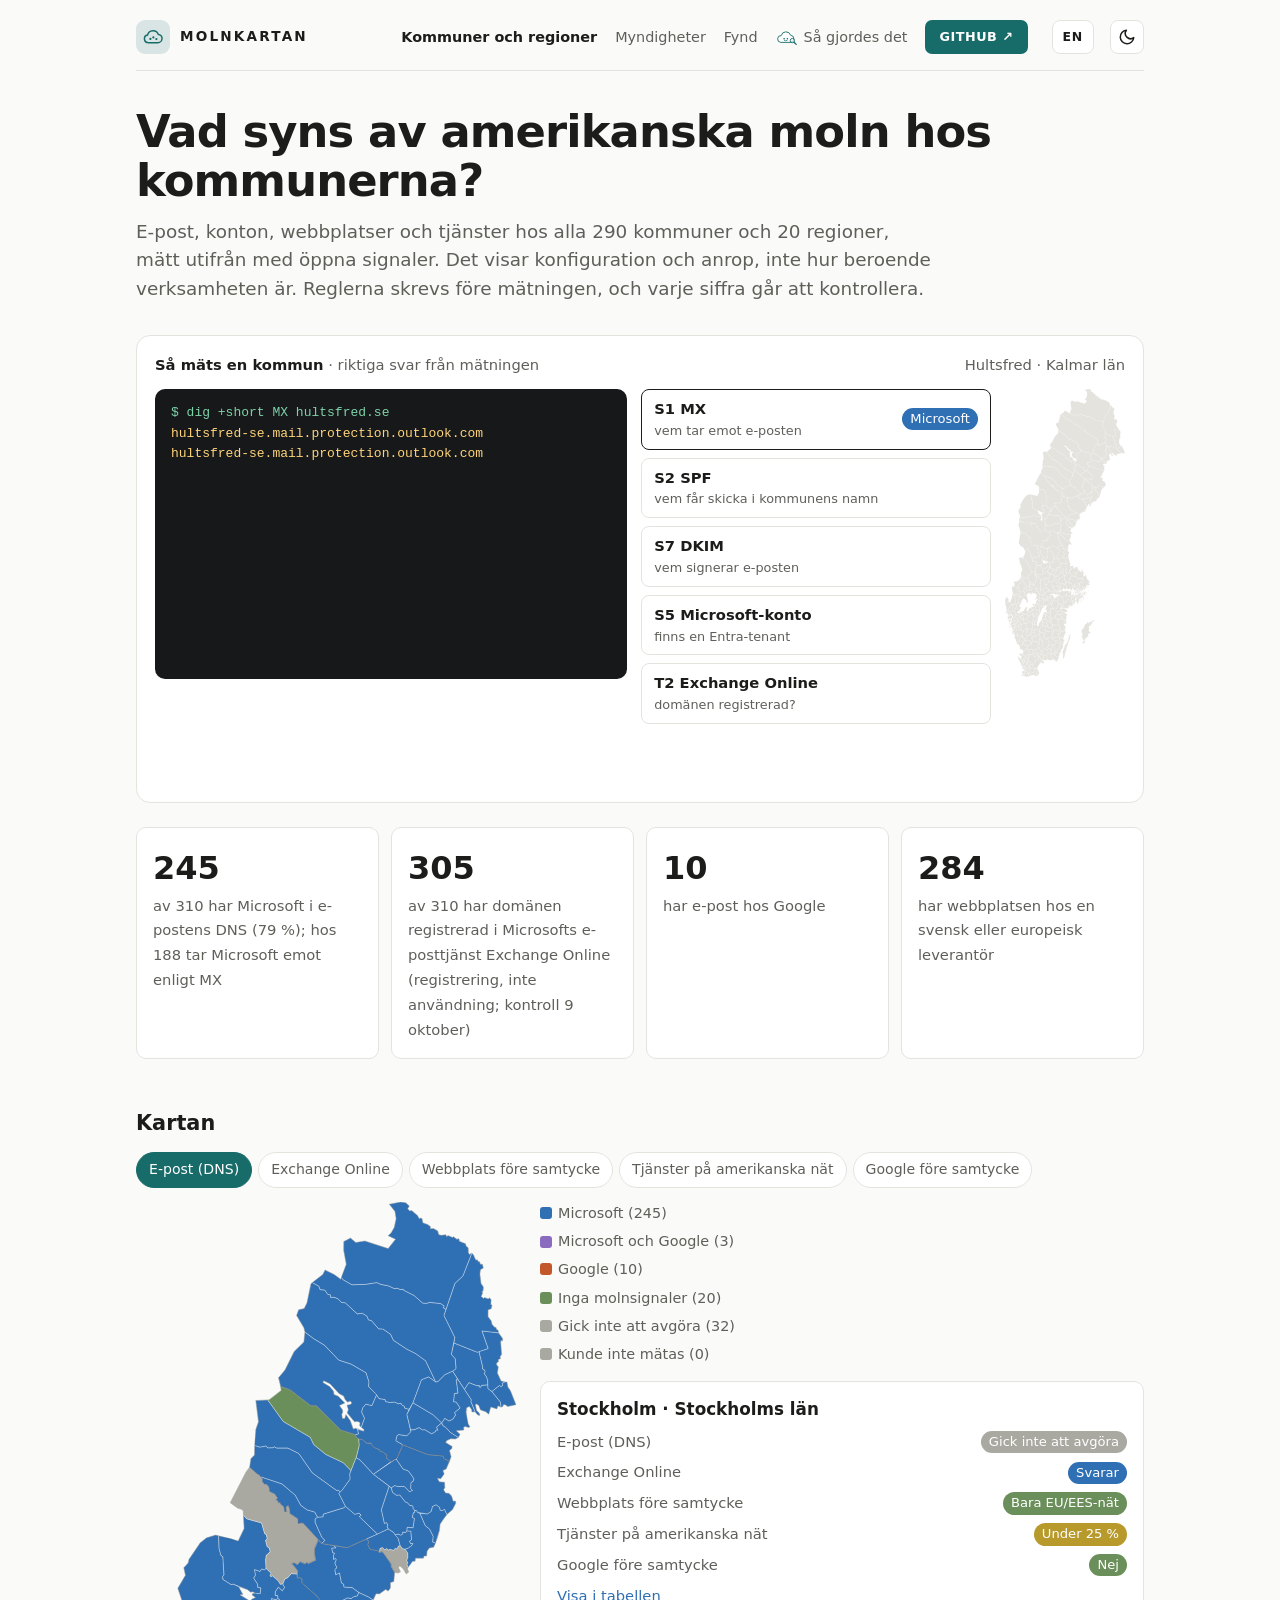
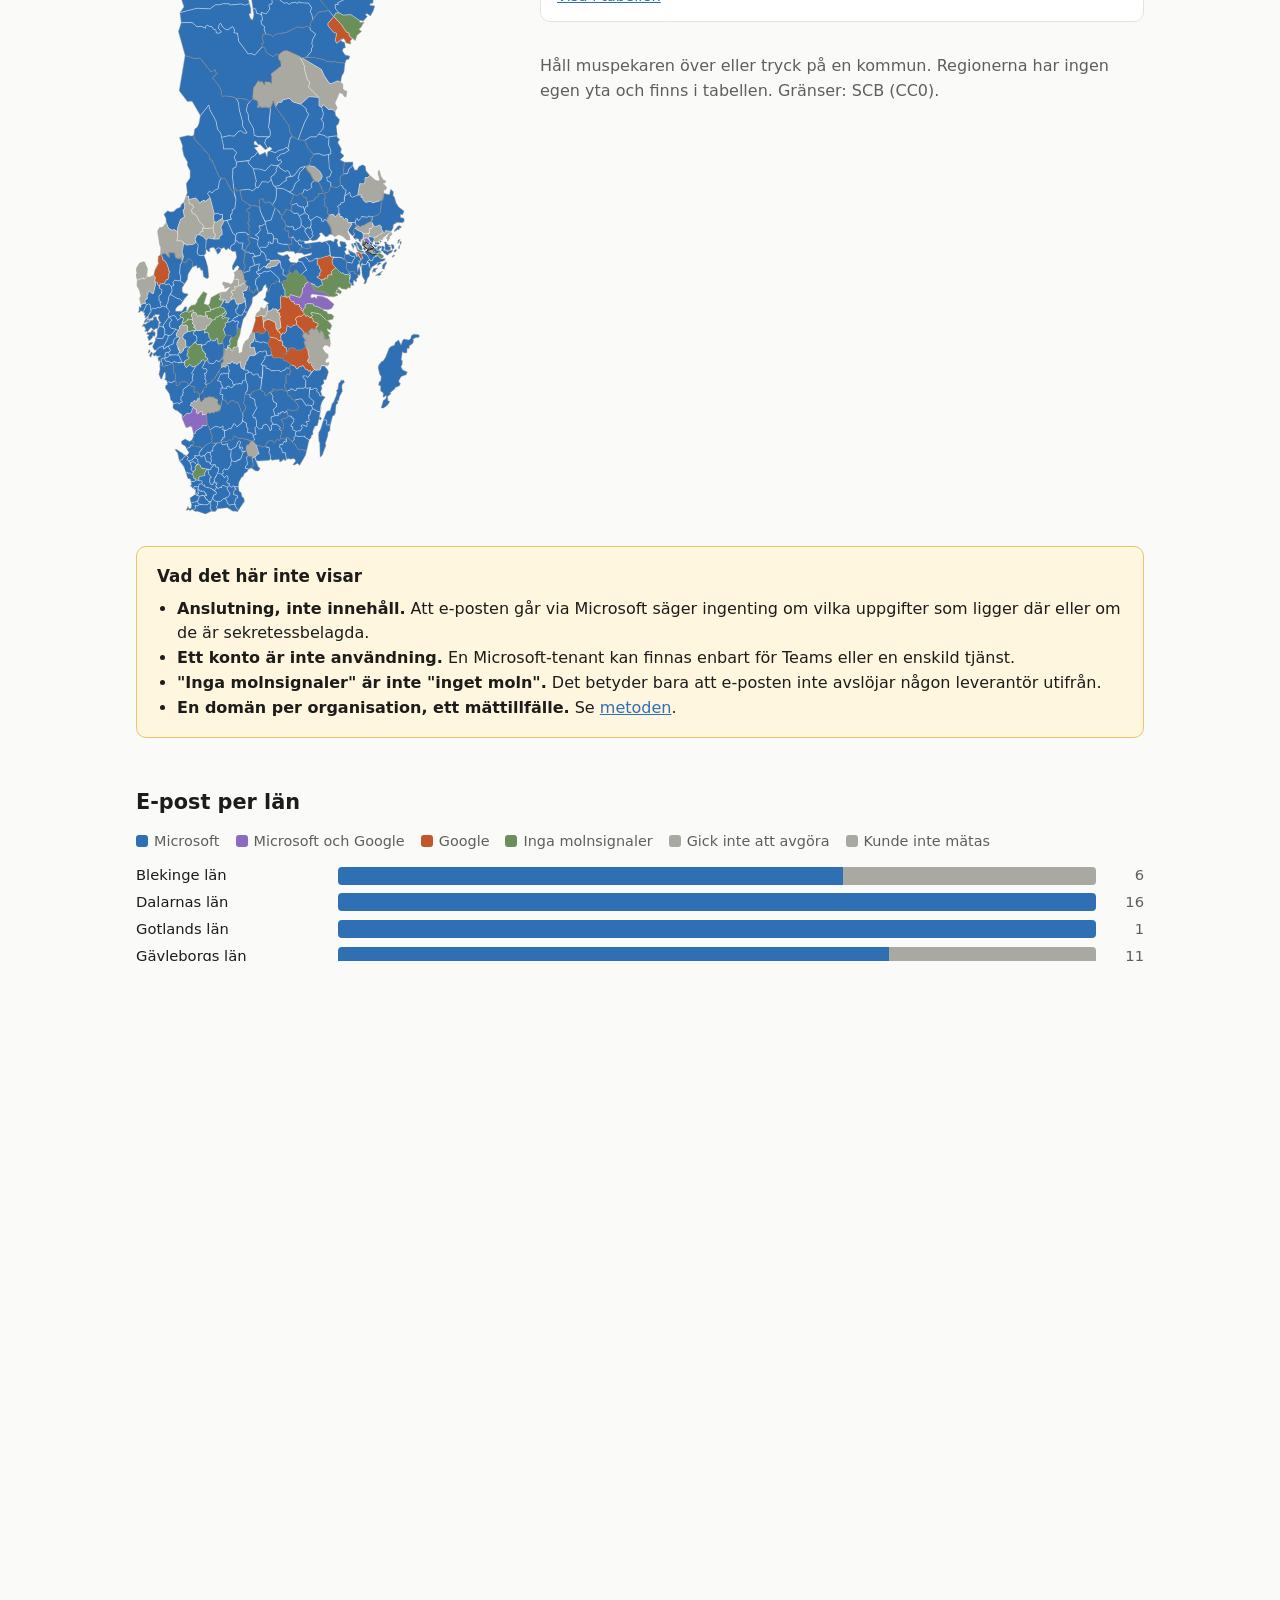
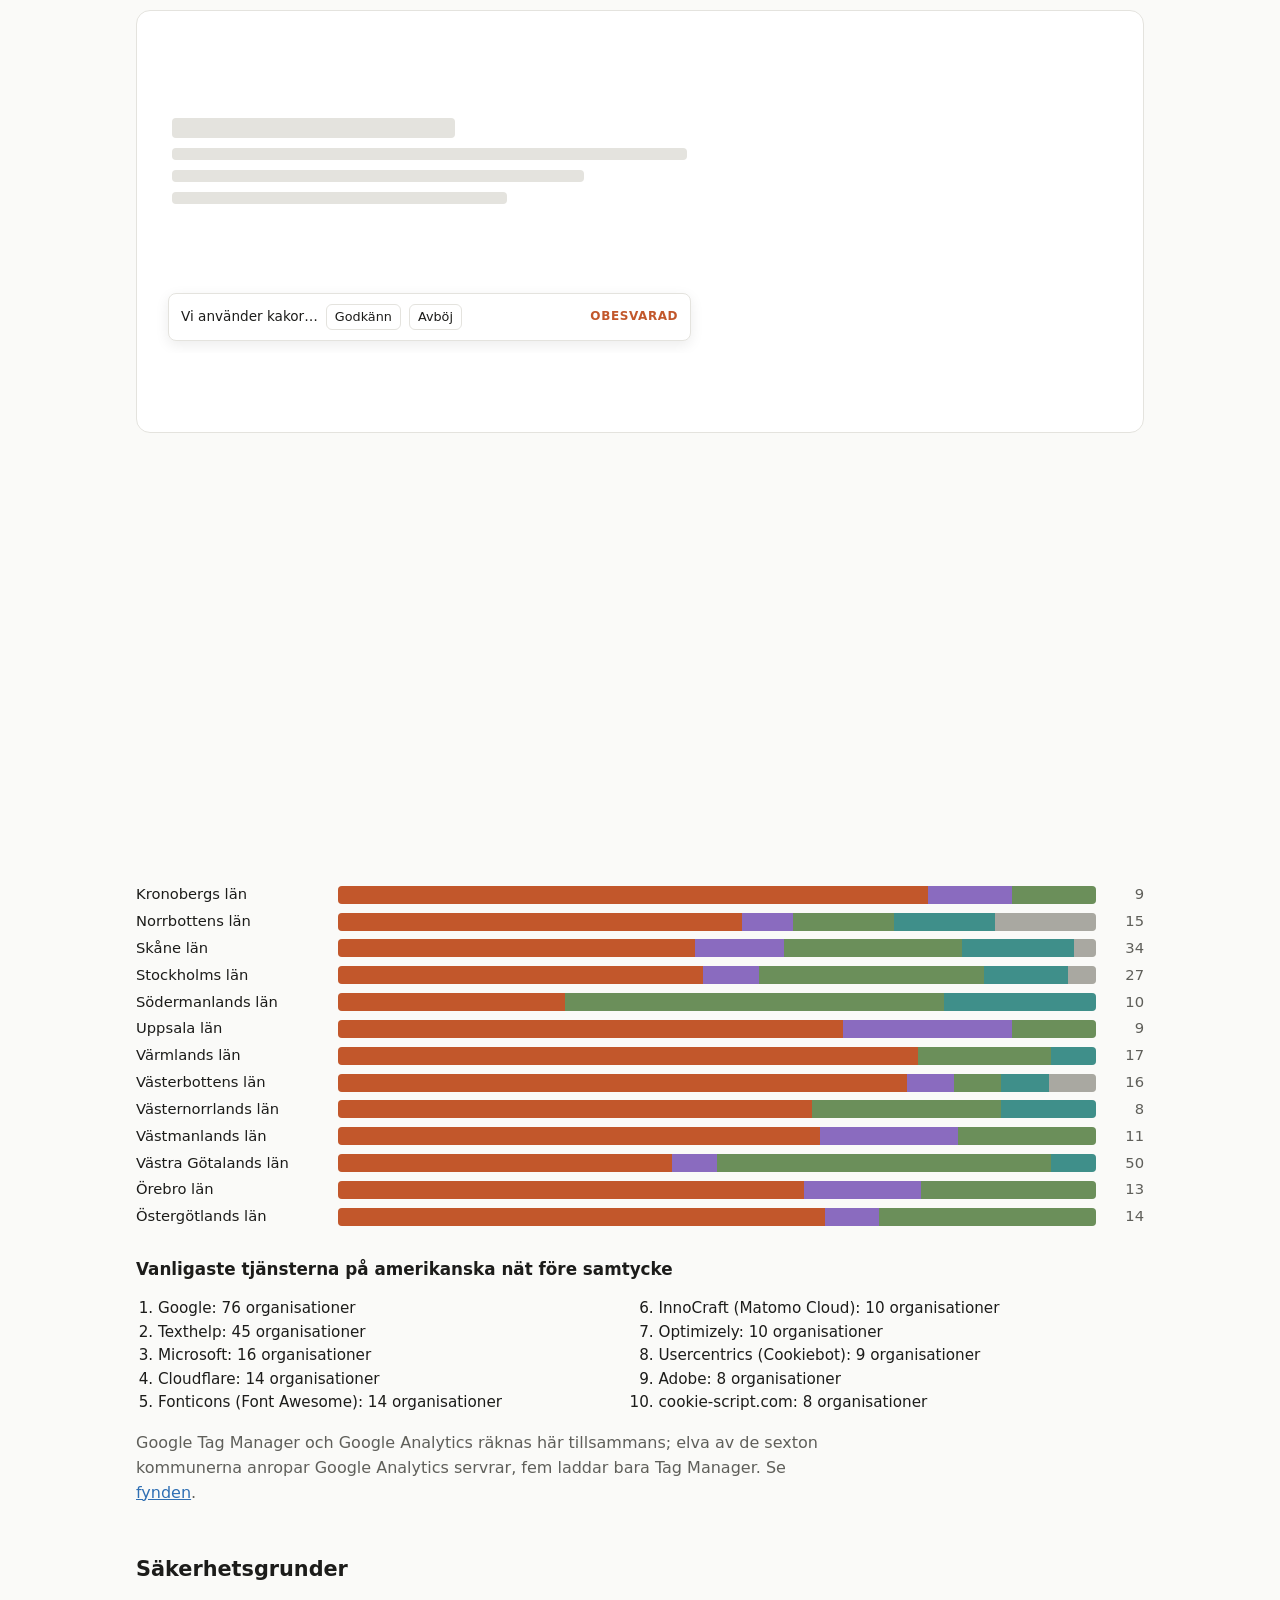
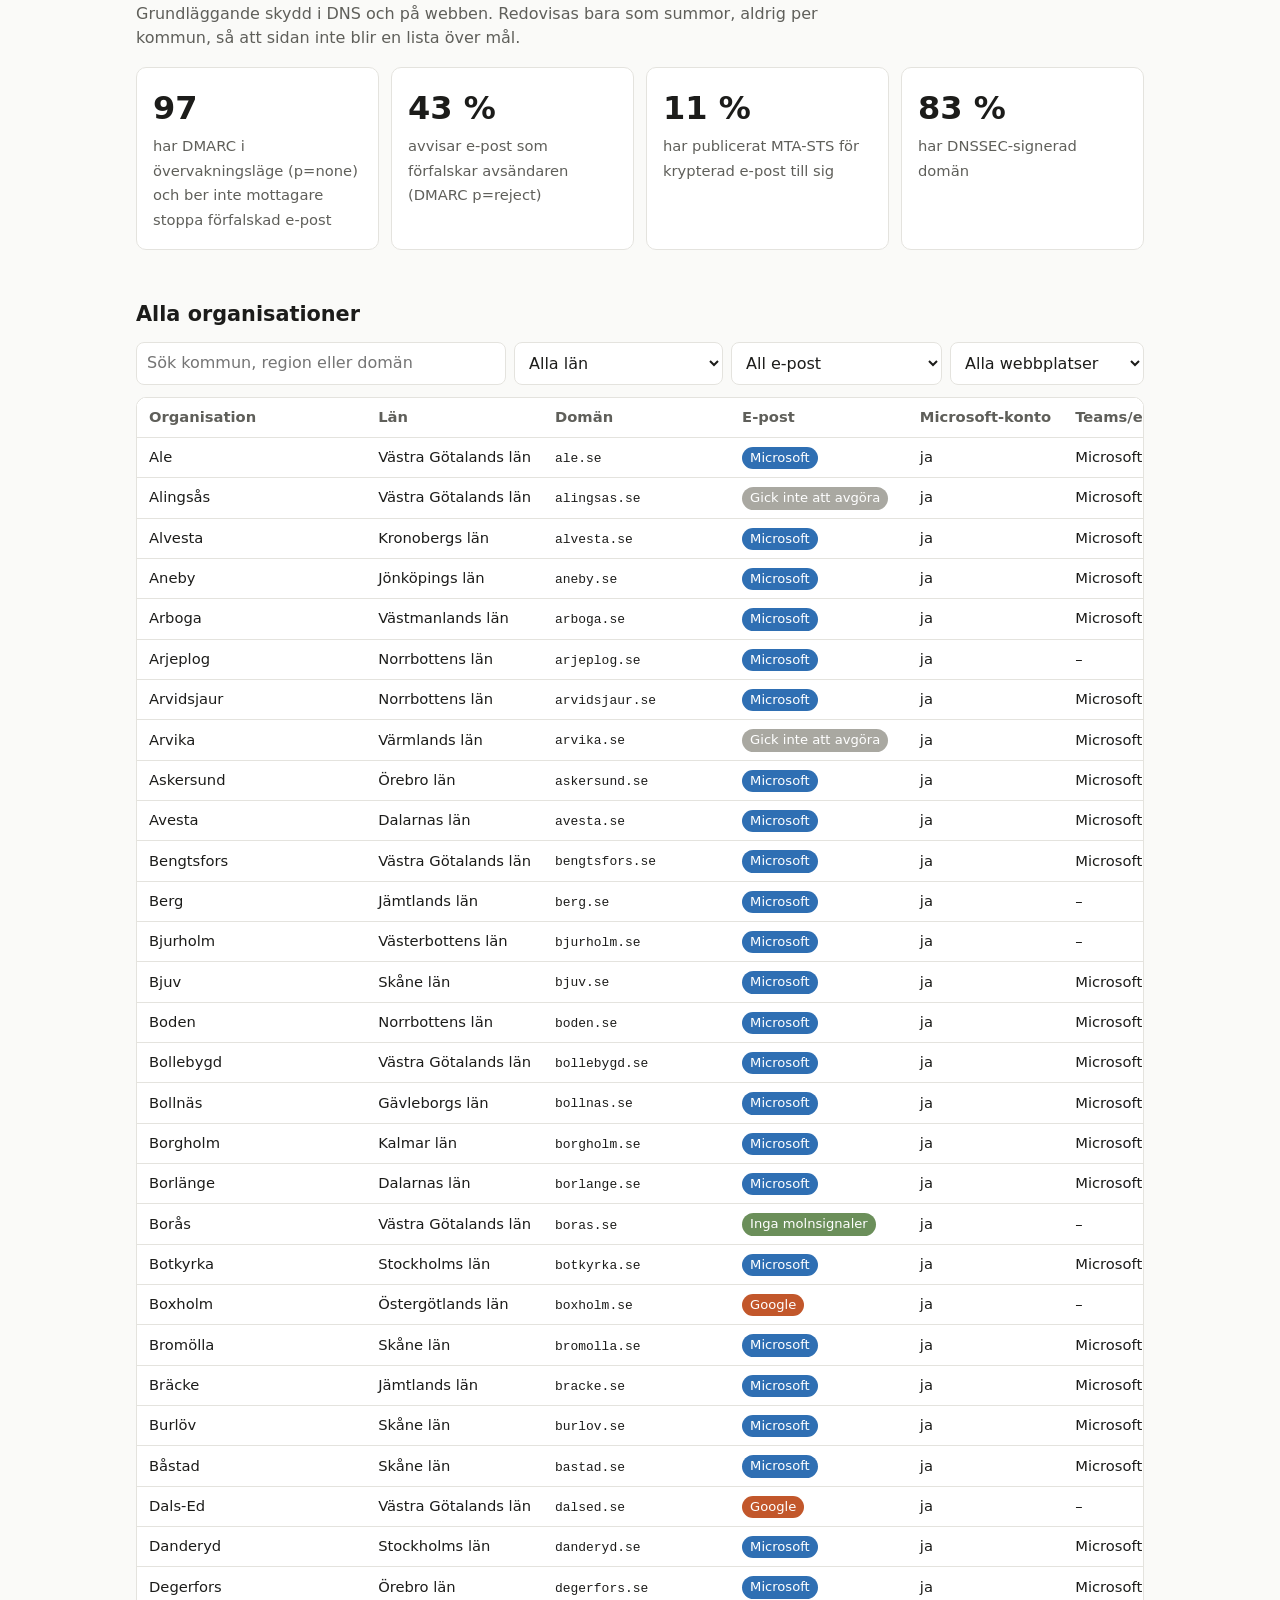
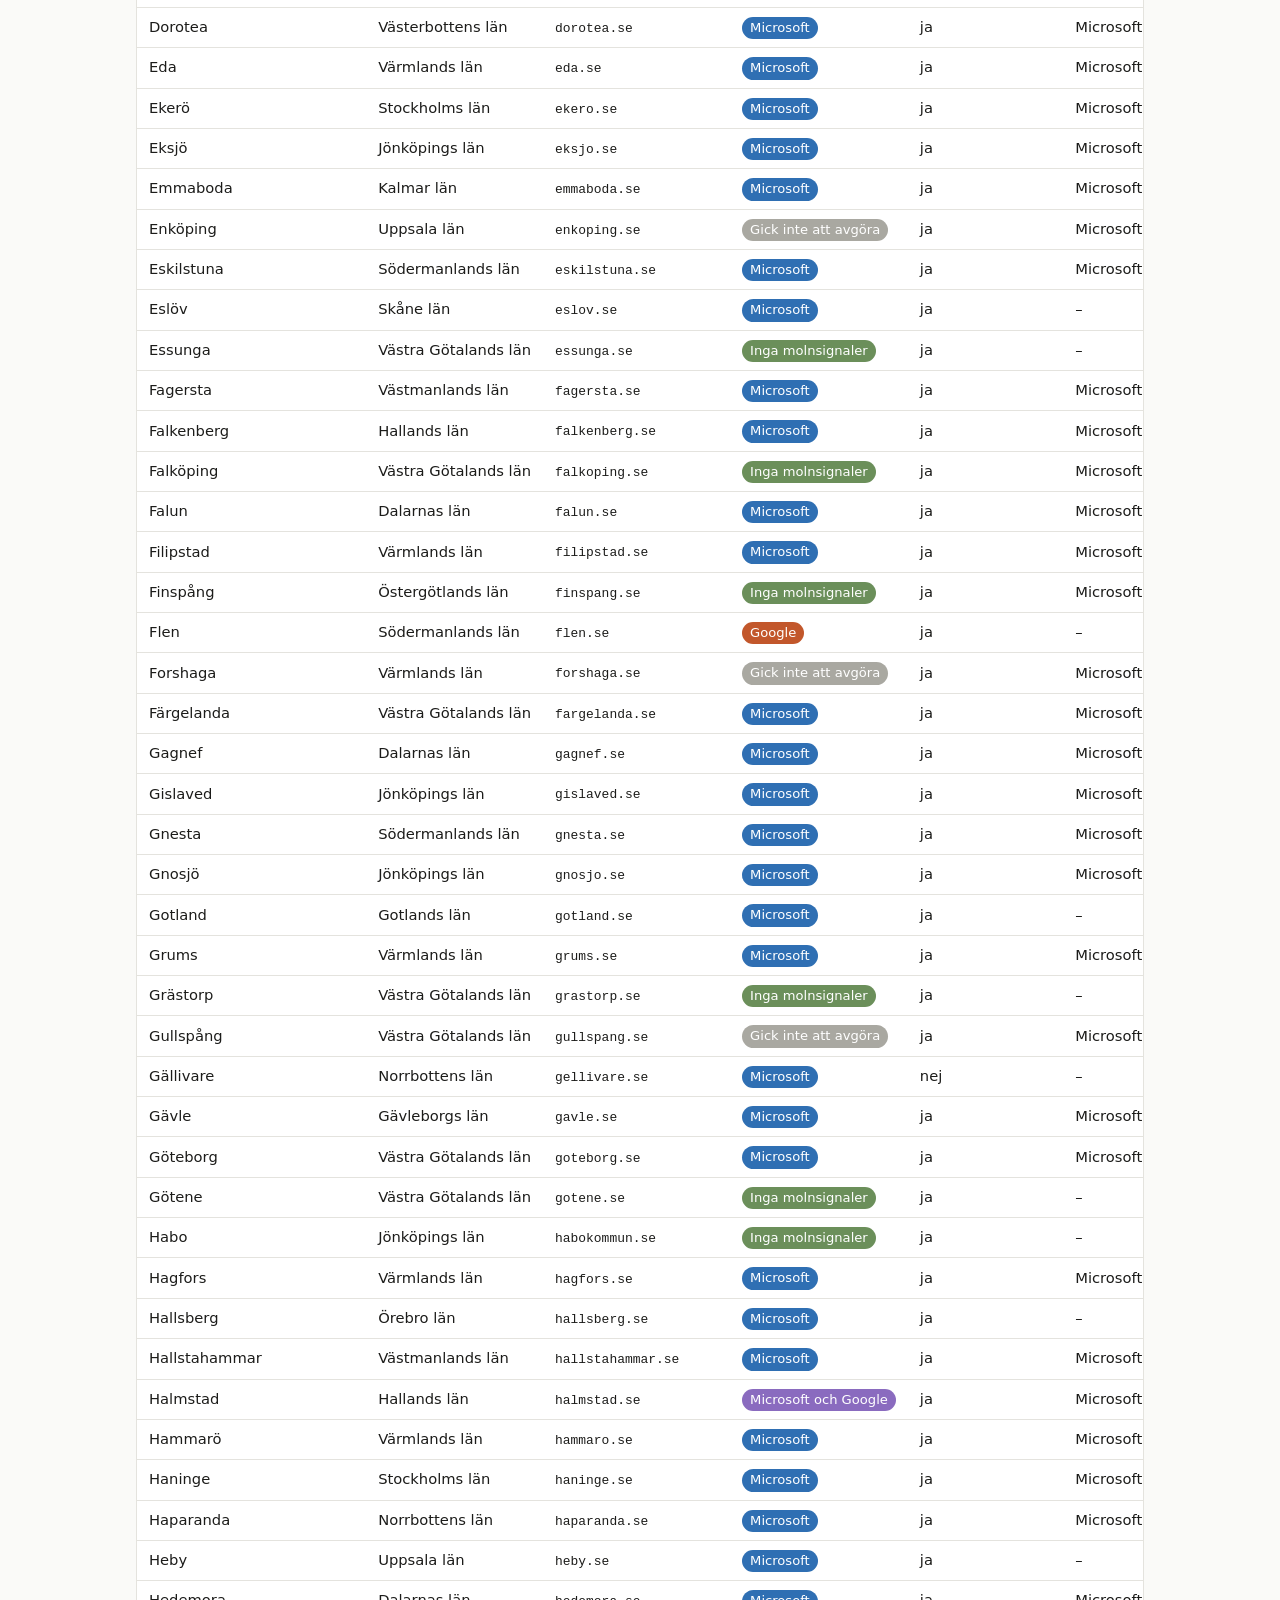
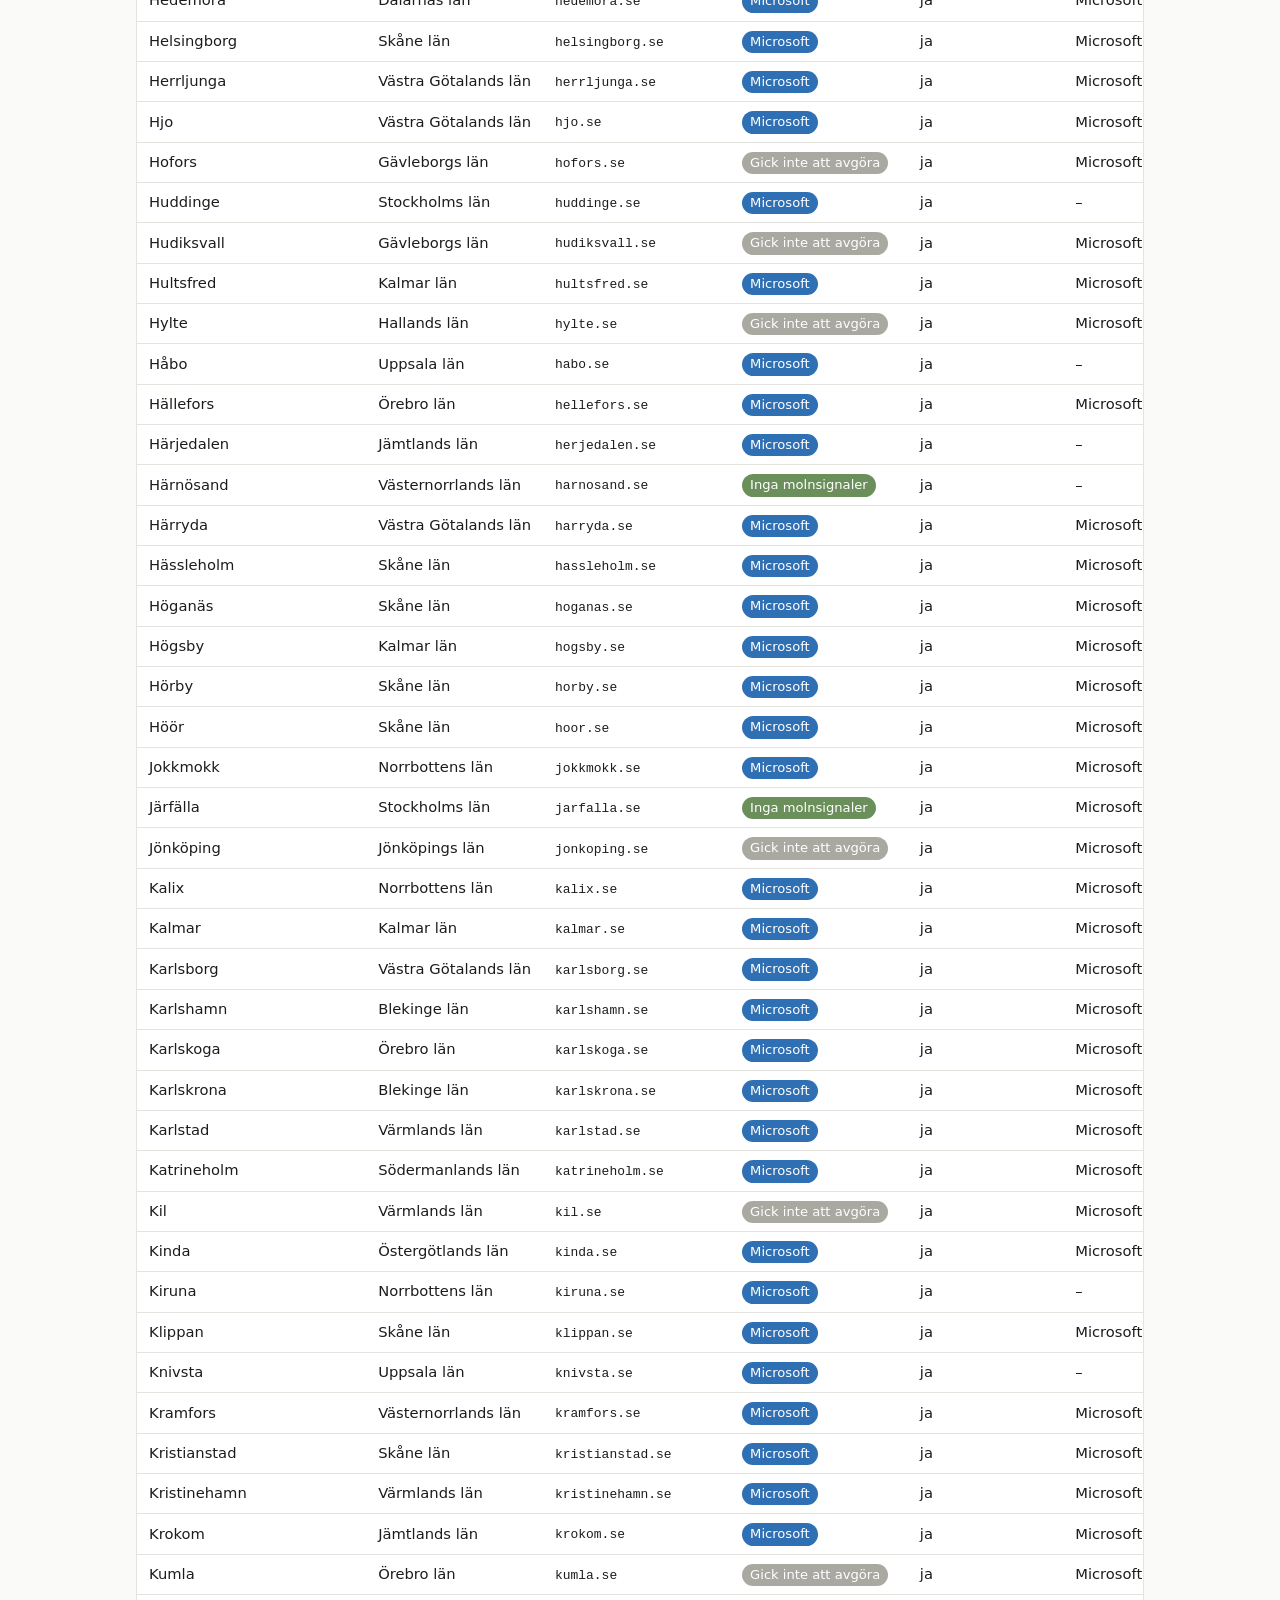
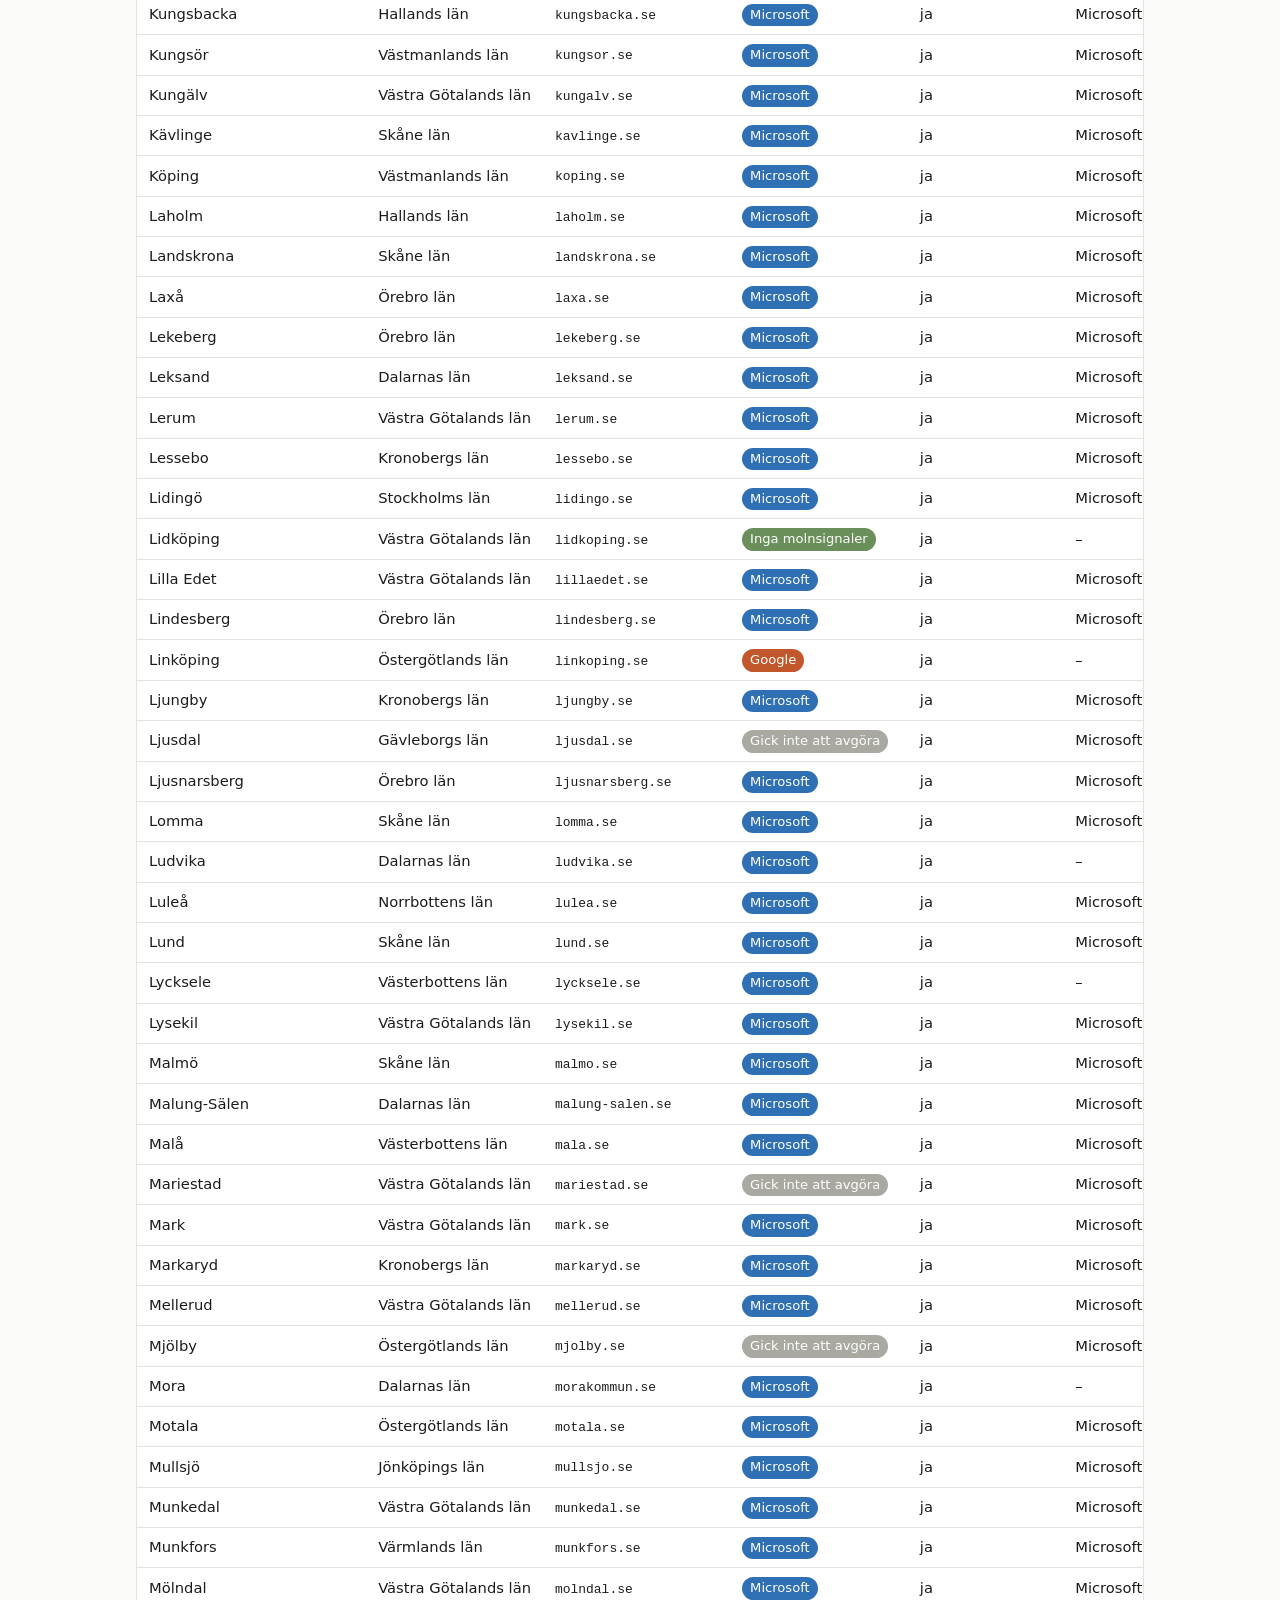
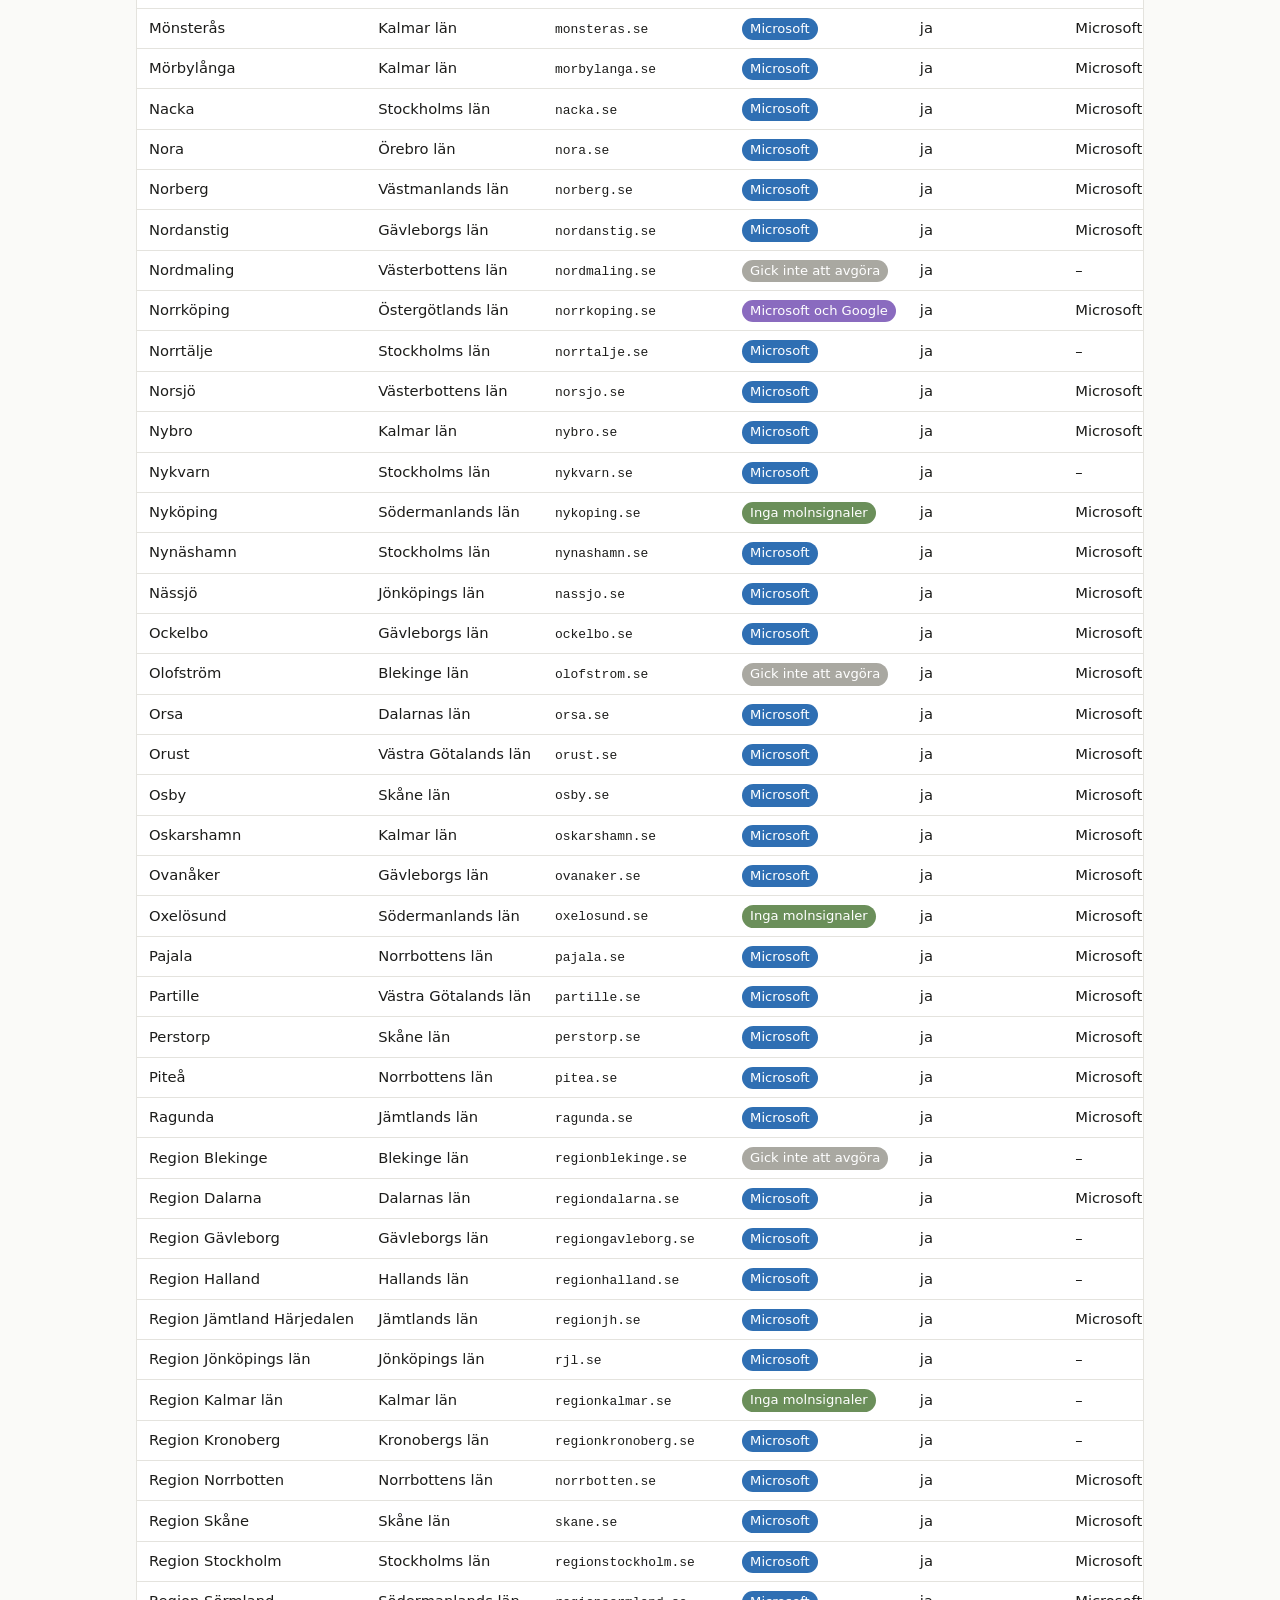
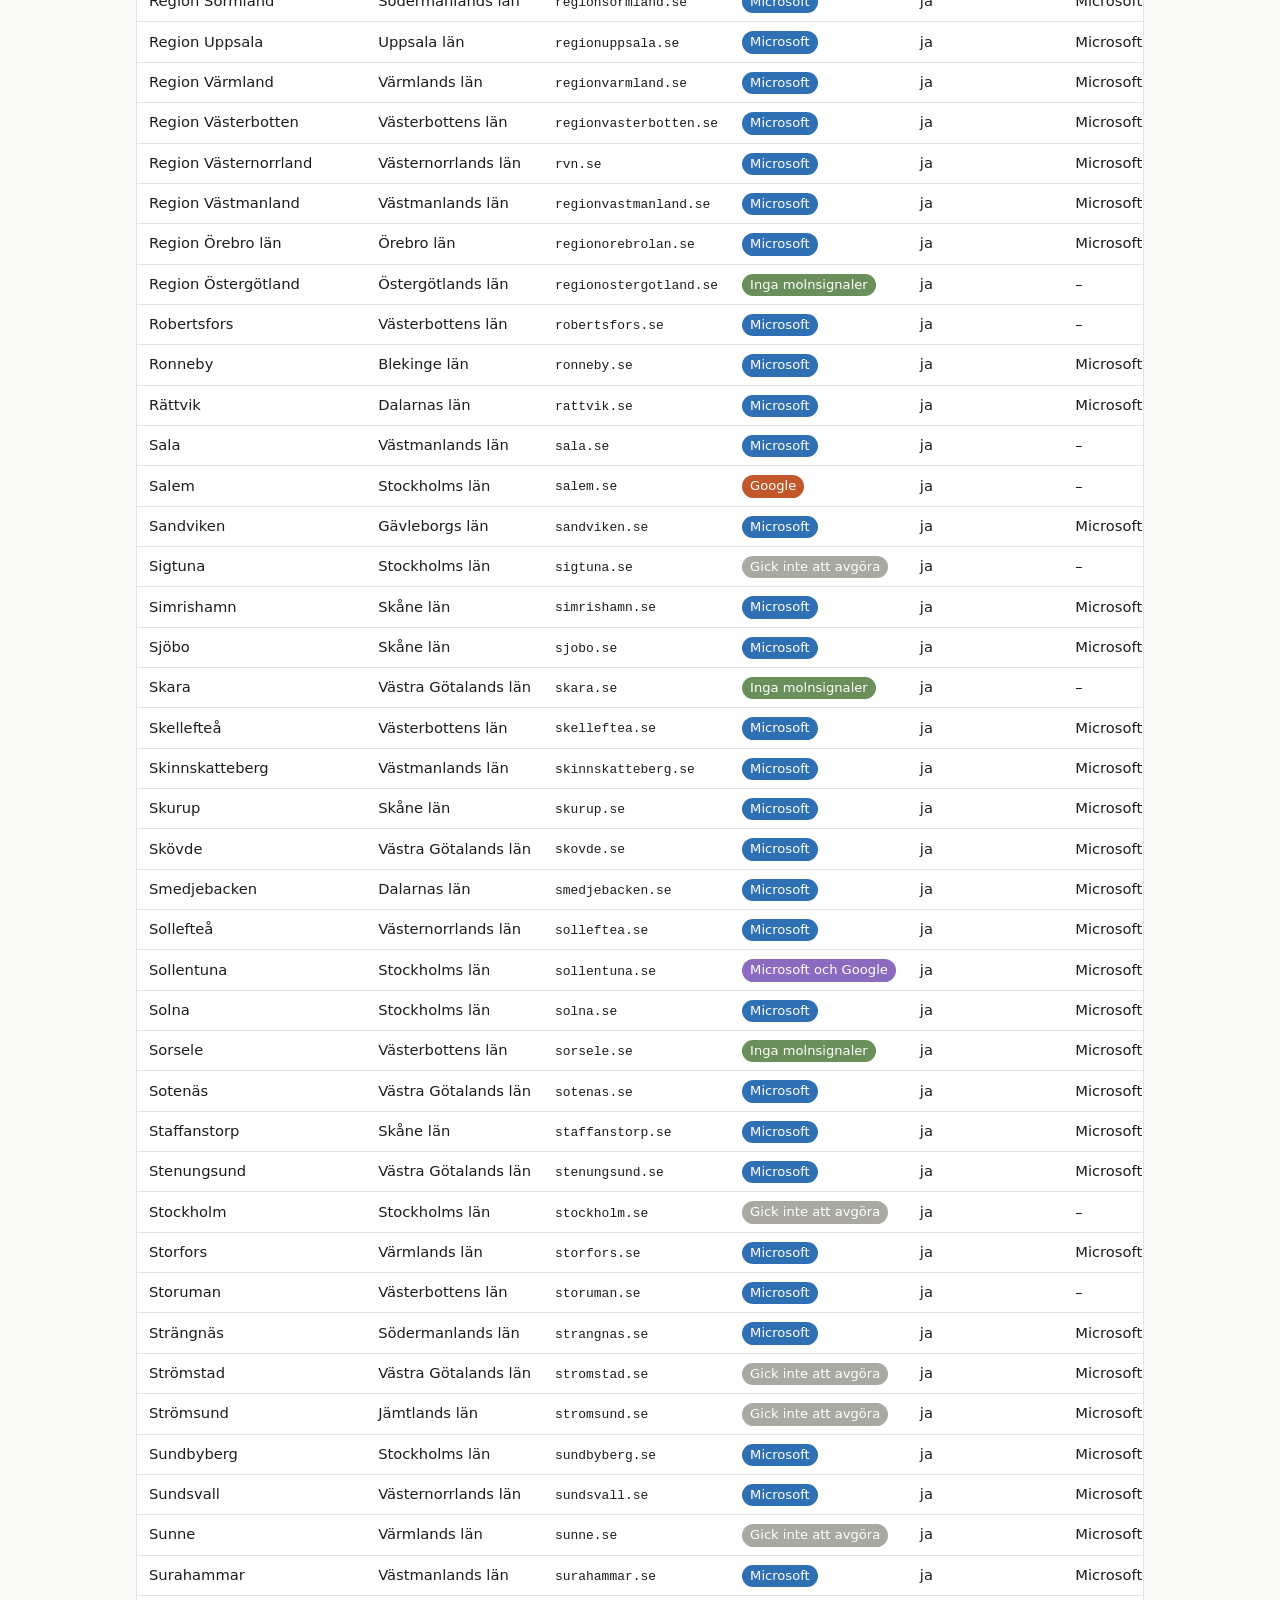
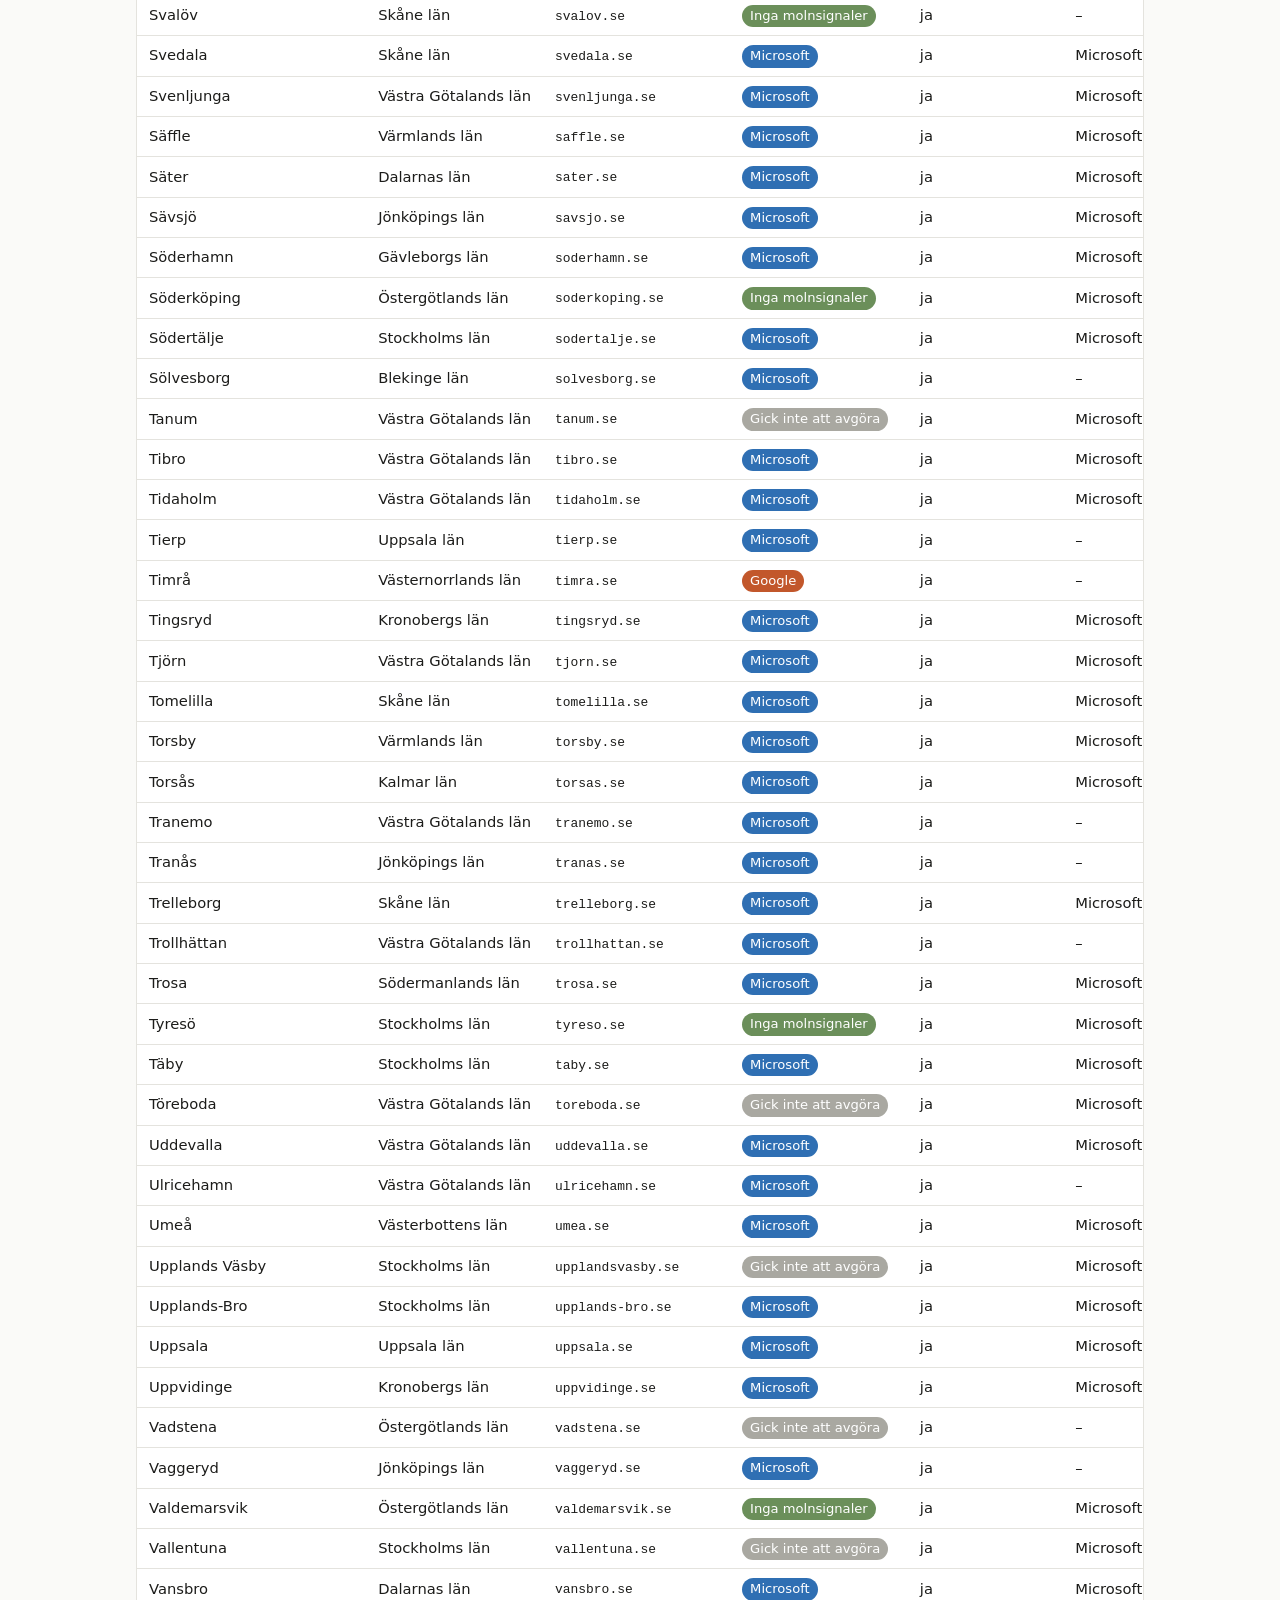
==== commit 6fbbb71e: "Engelsk version med i18n vid bygget Sidorna byggs från mallar i sidor/ och texter i i18n/sv.json och" ====
--- a/docs/index.html
+++ b/docs/index.html
@@ -1,154 +1,150 @@
-<!doctype html>
+<!DOCTYPE html>
+
 <html lang="sv">
 <head>
-<meta charset="utf-8">
-<meta name="viewport" content="width=device-width, initial-scale=1">
+<meta charset="utf-8"/>
+<meta content="width=device-width, initial-scale=1" name="viewport"/>
 <title>Molnkartan</title>
-<meta name="description" content="Hur beroende svenska kommuner och regioner är av amerikanska molntjänster, mätt med öppna DNS-signaler.">
-<link rel="canonical" href="https://molnkartan.se/">
-<meta property="og:type" content="website">
-<meta property="og:site_name" content="Molnkartan">
-<meta property="og:locale" content="sv_SE">
-<meta property="og:title" content="Molnkartan – amerikanska moln hos Sveriges kommuner och regioner">
-<meta property="og:description" content="Hur beroende svenska kommuner och regioner är av amerikanska molntjänster, mätt med öppna DNS-signaler.">
-<meta property="og:url" content="https://molnkartan.se/">
-<meta property="og:image" content="https://molnkartan.se/dela.png">
-<meta property="og:image:width" content="1200">
-<meta property="og:image:height" content="630">
-<meta property="og:image:alt" content="Molnkartan: amerikanska moln i svensk offentlig sektor">
-<meta name="twitter:card" content="summary_large_image">
-<meta name="author" content="Reda Ekengren">
+<link rel="alternate" hreflang="sv" href="https://molnkartan.se/">
+<link rel="alternate" hreflang="en" href="https://molnkartan.se/en/">
+<link rel="alternate" hreflang="x-default" href="https://molnkartan.se/">
+<script>const SPRAK = "sv", T = {"tema_ljust": "Byt till ljust läge", "tema_morkt": "Byt till mörkt läge", "saknas": "Saknas", "visa_i_tabellen": "Visa i tabellen", "nat_us": "Amerikanskt nät", "nat_eu": "EU/EES-nät", "nat_annat": "Annat nät", "myndighet": "myndighet", "w_inga_anrop": "Inga anrop till någon tredjepart.", "nat_okant": "Okänt nät", "och_till": "… och {n} till", "w_ga": "Anrop till Google Analytics innan besökaren svarat.", "w_gtm": "Anrop till Google Tag Manager innan besökaren svarat.", "w_ingen": "Inga anrop till tredjeparter.", "w_us_en": "{n} värd på amerikanskt nät innan besökaren svarat.", "w_us_flera": "{n} värdar på amerikanskt nät innan besökaren svarat.", "w_inga_us": "Inga amerikanska nät innan besökaren svarat.", "d_ex1": "MX pekar på Microsoft", "d_regel1": "MX pekar på Microsoft (S1)", "d_ex2": "MX pekar på Google", "d_regel2": "MX pekar på Google (S1)", "d_ex3": "Spamfilter framför", "d_regel3": "spamfilter framför, men SPF och DKIM pekar på Microsoft (S2 + S7)", "d_ex4": "Inga molnsignaler i DNS", "d_regel4": "DNS visar inga molnsignaler (S1, S2, S7)", "d_s1": "vem tar emot e-posten", "d_s2": "vem får skicka i kommunens namn", "d_s7": "vem signerar e-posten", "d_s5": "finns en Entra-tenant", "d_s5_namn": "Microsoft-konto", "d_t2": "domänen registrerad?", "d_finns": "finns", "d_svarar": "svarar", "d_spamfilter": "spamfilter/egen", "d_bada": "båda", "d_inget": "inget", "d_annan_lev": "→ annan leverantör", "d_inget_svar": "(inget svar)", "d_annan_server": "→ en annan server", "d_dkim_ms": "DKIM pekar ändå på Microsoft: e-posten skickas troligen därifrån.", "d_exo_men": "Men domänen är registrerad i Microsofts Exchange Online (kontroll {datum}).", "d_exo_ocksa": "Domänen är också registrerad i Exchange Online (kontroll {datum}).", "d_samma_regler": "… och samma regler för alla {n}", "e_ms": "Microsoft", "e_msg": "Microsoft och Google", "e_g": "Google", "e_inga": "Inga molnsignaler", "e_okand": "Gick inte att avgöra", "kunde_inte": "Kunde inte mätas", "w_annat_uk": "Annat nät, t.ex. UK", "w_bara_eu": "Bara EU/EES-nät", "w_ingen_tp": "Ingen tredjepart", "k_ms": "av {n} har Microsoft i e-postens DNS ({pct}); hos {mx} tar Microsoft emot enligt MX", "k_exo": "av {n} har domänen registrerad i Microsofts e-posttjänst Exchange Online (registrering, inte användning; kontroll {datum})", "k_g": "har e-post hos Google", "k_webb_eu": "har webbplatsen hos en svensk eller europeisk leverantör", "kw_us": "av {n} mätbara anropar amerikanska nät före samtycke ({pct} %)", "kw_ga": "anropar Google Analytics eller Tag Manager före samtycke", "kw_eu": "anropar bara nät som ägs av europeiska bolag före samtycke", "kw_ingen": "gör inga anrop till tredjeparter före samtycke", "v_epost": "E-post (DNS)", "svarar": "Svarar", "svarar_inte": "Svarar inte", "ingen_uppgift": "Ingen uppgift", "v_webb": "Webbplats före samtycke", "v_tjanster": "Tjänster på amerikanska nät", "inga_hittade": "Inga hittade", "under_25": "Under 25 %", "25_49": "25–49 %", "50_mer": "50 % eller mer", "v_google": "Google före samtycke", "bara_gtm": "Bara Tag Manager", "nej_stor": "Nej", "s_dmarc_none": "har DMARC i övervakningsläge (p=none) och ber inte mottagare stoppa förfalskad e-post", "s_reject": "avvisar e-post som förfalskar avsändaren (DMARC p=reject)", "s_mtasts": "har publicerat MTA-STS för krypterad e-post till sig", "s_dnssec": "har DNSSEC-signerad domän", "topp_rad": "{l}: {antal} organisationer", "ja": "ja", "nej": "nej", "sverige_eu": "Sverige/EU", "amerikanska_nat": "Amerikanska nät", "matt_epost": "E-post och konton mätta {tid}.", "matt_webb": "Webbplatser mätta {tid}.", "matt_tjanster": "Tjänster mätta {tid}.", "m_ms": "av {n} domäner har e-post som syns gå via Microsofts moln", "m_inga": "har e-post utan molnsignaler i DNS: egna servrar eller e-postfilter", "m_exo": "har domänen registrerad i Exchange Online (registrering, inte användning; kontroll {datum})", "m_us": "av {n} mätbara webbplatser anropar amerikanska nät före samtycke"};
+const t = (k, v = {}) => T[k].replace(/\{(\w+)\}/g, (_, n) => v[n]);</script>
+<meta content="Hur beroende svenska kommuner och regioner är av amerikanska molntjänster, mätt med öppna DNS-signaler." name="description"/>
+<link href="https://molnkartan.se/" rel="canonical"/>
+<meta content="website" property="og:type"/>
+<meta content="Molnkartan" property="og:site_name"/>
+<meta content="sv_SE" property="og:locale"/>
+<meta content="Molnkartan – amerikanska moln hos Sveriges kommuner och regioner" property="og:title"/>
+<meta content="Hur beroende svenska kommuner och regioner är av amerikanska molntjänster, mätt med öppna DNS-signaler." property="og:description"/>
+<meta content="https://molnkartan.se/" property="og:url"/>
+<meta content="https://molnkartan.se/dela.png" property="og:image"/>
+<meta content="1200" property="og:image:width"/>
+<meta content="630" property="og:image:height"/>
+<meta content="Molnkartan: amerikanska moln i svensk offentlig sektor" property="og:image:alt"/>
+<meta content="summary_large_image" name="twitter:card"/>
+<meta content="Reda Ekengren" name="author"/>
 <script type="application/ld+json">{"@context": "https://schema.org", "@type": "Dataset", "name": "Molnkartan: amerikanska molntjänster hos svenska kommuner och regioner", "description": "E-post, Microsoft-konton, webbplatsers anrop före samtycke och tjänster hos alla 290 kommuner och 20 regioner i Sverige, mätt utifrån med öppna signaler som DNS och certifikatloggar. Uppdateras månadsvis.", "url": "https://molnkartan.se/", "license": "https://creativecommons.org/licenses/by/4.0/", "creator": {"@type": "Person", "name": "Reda Ekengren"}, "isAccessibleForFree": true, "inLanguage": "sv", "spatialCoverage": "Sverige", "keywords": ["digital suveränitet", "molntjänster", "kommuner", "Microsoft 365", "offentlig sektor", "DNS", "GDPR", "samtycke"], "distribution": [{"@type": "DataDownload", "encodingFormat": "application/json", "contentUrl": "https://molnkartan.se/data.json"}], "isBasedOn": "https://github.com/RedaEkengren/molnkartan"}</script>
-<link rel="stylesheet" href="stil.css">
+<link href="stil.css" rel="stylesheet"/>
 <script src="tema.js"></script>
 </head>
 <body>
-<svg width="0" height="0" style="position:absolute" aria-hidden="true"><symbol id="gubbe" viewBox="0 0 120 100"><path d="M26 80h52a20 20 0 0 0 2-39.9A27 27 0 0 0 28 42a19 19 0 0 0-2 38z" fill="var(--yta)" stroke="currentColor" stroke-width="5" stroke-linejoin="round"/><g class="ogon"><circle cx="44" cy="60" r="4.5" fill="currentColor"/><circle cx="62" cy="60" r="4.5" fill="currentColor"/></g><path d="M45 69q8 6 16 0" fill="none" stroke="currentColor" stroke-width="4" stroke-linecap="round"/><circle cx="90" cy="70" r="12" fill="var(--bg)" fill-opacity=".6" stroke="currentColor" stroke-width="5"/><path d="M99 79l12 12" stroke="currentColor" stroke-width="7" stroke-linecap="round"/></symbol></svg>
+<svg aria-hidden="true" height="0" style="position:absolute" width="0"><symbol id="gubbe" viewbox="0 0 120 100"><path d="M26 80h52a20 20 0 0 0 2-39.9A27 27 0 0 0 28 42a19 19 0 0 0-2 38z" fill="var(--yta)" stroke="currentColor" stroke-linejoin="round" stroke-width="5"></path><g class="ogon"><circle cx="44" cy="60" fill="currentColor" r="4.5"></circle><circle cx="62" cy="60" fill="currentColor" r="4.5"></circle></g><path d="M45 69q8 6 16 0" fill="none" stroke="currentColor" stroke-linecap="round" stroke-width="4"></path><circle cx="90" cy="70" fill="var(--bg)" fill-opacity=".6" r="12" stroke="currentColor" stroke-width="5"></circle><path d="M99 79l12 12" stroke="currentColor" stroke-linecap="round" stroke-width="7"></path></symbol></svg>
 <main>
-  <header class="sidhuvud">
-    <a class="marke" href="./"><svg viewBox="0 0 32 32" aria-hidden="true"><path d="M9.5 23.5h13a5.5 5.5 0 0 0 .6-10.97A7.5 7.5 0 0 0 8.7 13.4 5.1 5.1 0 0 0 9.5 23.5z" fill="none" stroke="currentColor" stroke-width="2" stroke-linejoin="round"/><circle cx="12.5" cy="18.5" r="1.5"/><circle cx="16.5" cy="16.5" r="1.5"/><circle cx="20.5" cy="18.8" r="1.5"/></svg><span>Molnkartan</span></a>
-    <nav class="meny"><a href="./" aria-current="page">Kommuner och regioner</a><a href="myndigheter.html">Myndigheter</a><a href="fynd.html">Fynd</a><a class="sa-gjordes" href="om.html"><svg class="gubbe-mini" viewBox="0 0 120 100" aria-hidden="true"><use href="#gubbe"/></svg>Så gjordes det</a><a class="knapp" href="https://github.com/RedaEkengren/molnkartan">GitHub ↗</a></nav>
-    <button class="temaknapp" type="button" aria-label="Byt läge"><svg class="mane" viewBox="0 0 24 24" fill="none" stroke="currentColor" stroke-width="2" stroke-linecap="round" stroke-linejoin="round" aria-hidden="true"><path d="M21 12.8A9 9 0 1 1 11.2 3a7 7 0 0 0 9.8 9.8z"/></svg><svg class="sol" viewBox="0 0 24 24" fill="none" stroke="currentColor" stroke-width="2" stroke-linecap="round" aria-hidden="true"><circle cx="12" cy="12" r="4"/><path d="M12 2v2M12 20v2M4.9 4.9l1.4 1.4M17.7 17.7l1.4 1.4M2 12h2M20 12h2M4.9 19.1l1.4-1.4M17.7 6.3l1.4-1.4"/></svg></button>
-  </header>
-  <h1>Vad syns av amerikanska moln hos kommunerna?</h1>
-  <p class="ingress">E-post, konton, webbplatser och tjänster hos alla 290 kommuner och 20 regioner, mätt utifrån med öppna signaler. Det visar konfiguration och anrop, inte hur beroende verksamheten är. Reglerna skrevs före mätningen, och varje siffra går att kontrollera.</p>
-
-  <section class="demo" aria-label="Så mäts en kommun">
-    <div class="demo-huvud"><span><b>Så mäts en kommun</b> · riktiga svar från mätningen</span><span id="demoNamn"></span></div>
-    <div class="demo-yta">
-      <pre class="terminal" id="term" aria-hidden="true"></pre>
-      <ol class="signaler" id="sig"></ol>
-    </div>
-    <div class="utslag" id="utslag"></div>
-    <div class="prickar" id="prickar" aria-hidden="true"></div>
-  </section>
-
-  <div class="kort" id="kort" data-forrenderad><!--fr:kort--><div><b>245</b><span>av 310 har Microsoft i e-postens DNS (79 %); hos 188 tar Microsoft emot enligt MX</span></div><div><b>305</b><span>av 310 har domänen registrerad i Microsofts e-posttjänst Exchange Online (registrering, inte användning; kontroll 9 oktober)</span></div><div><b>10</b><span>har e-post hos Google</span></div><div><b>284</b><span>har webbplatsen hos en svensk eller europeisk leverantör</span></div><!--/fr:kort--></div>
-
-  <h2>Kartan</h2>
-  <section class="kartsektion" aria-label="Karta">
-    <div class="kartflikar" id="kartFlikar" role="group" aria-label="Välj mätning"></div>
-    <div class="kartyta">
-      <svg id="karta" class="karta" role="img" aria-label="Sverigekarta med kommunerna färgade efter vald mätning. Samma uppgifter finns i tabellen nedan."></svg>
-      <div class="kartsida">
-        <div class="legend kartlegend" id="kartLegend"></div>
-        <div class="kartinfo" id="kartInfo"></div>
-        <p class="forklaring">Håll muspekaren över eller tryck på en kommun. Regionerna har ingen egen yta och finns i tabellen. Gränser: SCB (CC0).</p>
-      </div>
-    </div>
-  </section>
-
-  <div class="varning">
-    <h2>Vad det här inte visar</h2>
-    <ul>
-      <li><b>Anslutning, inte innehåll.</b> Att e-posten går via Microsoft säger ingenting om vilka uppgifter som ligger där eller om de är sekretessbelagda.</li>
-      <li><b>Ett konto är inte användning.</b> En Microsoft-tenant kan finnas enbart för Teams eller en enskild tjänst.</li>
-      <li><b>"Inga molnsignaler" är inte "inget moln".</b> Det betyder bara att e-posten inte avslöjar någon leverantör utifrån.</li>
-      <li><b>En domän per organisation, ett mättillfälle.</b> Se <a href="https://github.com/RedaEkengren/molnkartan/blob/main/METOD.md">metoden</a>.</li>
-    </ul>
-  </div>
-
-  <h2>E-post per län</h2>
-  <div class="legend" id="legend" data-forrenderad><!--fr:legend--><span><i style="background: var(--ms);"></i>Microsoft</span><span><i style="background: var(--annat);"></i>Microsoft och Google</span><span><i style="background: var(--g);"></i>Google</span><span><i style="background: var(--inga);"></i>Inga molnsignaler</span><span><i style="background: var(--okand);"></i>Gick inte att avgöra</span><span><i style="background: var(--okand);"></i>Kunde inte mätas</span><!--/fr:legend--></div>
-  <div class="lan" id="lan" data-forrenderad><!--fr:lan--><div>Blekinge län</div><div class="stapel"><span title="Microsoft: 4" style="width: 66.6667%; background: var(--ms);"></span><span title="Gick inte att avgöra: 2" style="width: 33.3333%; background: var(--okand);"></span></div><div class="antal">6</div><div>Dalarnas län</div><div class="stapel"><span title="Microsoft: 16" style="width: 100%; background: var(--ms);"></span></div><div class="antal">16</div><div>Gotlands län</div><div class="stapel"><span title="Microsoft: 1" style="width: 100%; background: var(--ms);"></span></div><div class="antal">1</div><div>Gävleborgs län</div><div class="stapel"><span title="Microsoft: 8" style="width: 72.7273%; background: var(--ms);"></span><span title="Gick inte att avgöra: 3" style="width: 27.2727%; background: var(--okand);"></span></div><div class="antal">11</div><div>Hallands län</div><div class="stapel"><span title="Microsoft: 5" style="width: 71.4286%; background: var(--ms);"></span><span title="Microsoft och Google: 1" style="width: 14.2857%; background: var(--annat);"></span><span title="Gick inte att avgöra: 1" style="width: 14.2857%; background: var(--okand);"></span></div><div class="antal">7</div><div>Jämtlands län</div><div class="stapel"><span title="Microsoft: 8" style="width: 88.8889%; background: var(--ms);"></span><span title="Gick inte att avgöra: 1" style="width: 11.1111%; background: var(--okand);"></span></div><div class="antal">9</div><div>Jönköpings län</div><div class="stapel"><span title="Microsoft: 12" style="width: 85.7143%; background: var(--ms);"></span><span title="Inga molnsignaler: 1" style="width: 7.14286%; background: var(--inga);"></span><span title="Gick inte att avgöra: 1" style="width: 7.14286%; background: var(--okand);"></span></div><div class="antal">14</div><div>Kalmar län</div><div class="stapel"><span title="Microsoft: 10" style="width: 76.9231%; background: var(--ms);"></span><span title="Google: 1" style="width: 7.69231%; background: var(--g);"></span><span title="Inga molnsignaler: 1" style="width: 7.69231%; background: var(--inga);"></span><span title="Gick inte att avgöra: 1" style="width: 7.69231%; background: var(--okand);"></span></div><div class="antal">13</div><div>Kronobergs län</div><div class="stapel"><span title="Microsoft: 9" style="width: 100%; background: var(--ms);"></span></div><div class="antal">9</div><div>Norrbottens län</div><div class="stapel"><span title="Microsoft: 15" style="width: 100%; background: var(--ms);"></span></div><div class="antal">15</div><div>Skåne län</div><div class="stapel"><span title="Microsoft: 33" style="width: 97.0588%; background: var(--ms);"></span><span title="Inga molnsignaler: 1" style="width: 2.94118%; background: var(--inga);"></span></div><div class="antal">34</div><div>Stockholms län</div><div class="stapel"><span title="Microsoft: 18" style="width: 66.6667%; background: var(--ms);"></span><span title="Microsoft och Google: 1" style="width: 3.7037%; background: var(--annat);"></span><span title="Google: 1" style="width: 3.7037%; background: var(--g);"></span><span title="Inga molnsignaler: 2" style="width: 7.40741%; background: var(--inga);"></span><span title="Gick inte att avgöra: 5" style="width: 18.5185%; background: var(--okand);"></span></div><div class="antal">27</div><div>Södermanlands län</div><div class="stapel"><span title="Microsoft: 7" style="width: 70%; background: var(--ms);"></span><span title="Google: 1" style="width: 10%; background: var(--g);"></span><span title="Inga molnsignaler: 2" style="width: 20%; background: var(--inga);"></span></div><div class="antal">10</div><div>Uppsala län</div><div class="stapel"><span title="Microsoft: 7" style="width: 77.7778%; background: var(--ms);"></span><span title="Gick inte att avgöra: 2" style="width: 22.2222%; background: var(--okand);"></span></div><div class="antal">9</div><div>Värmlands län</div><div class="stapel"><span title="Microsoft: 12" style="width: 70.5882%; background: var(--ms);"></span><span title="Gick inte att avgöra: 5" style="width: 29.4118%; background: var(--okand);"></span></div><div class="antal">17</div><div>Västerbottens län</div><div class="stapel"><span title="Microsoft: 14" style="width: 87.5%; background: var(--ms);"></span><span title="Inga molnsignaler: 1" style="width: 6.25%; background: var(--inga);"></span><span title="Gick inte att avgöra: 1" style="width: 6.25%; background: var(--okand);"></span></div><div class="antal">16</div><div>Västernorrlands län</div><div class="stapel"><span title="Microsoft: 6" style="width: 75%; background: var(--ms);"></span><span title="Google: 1" style="width: 12.5%; background: var(--g);"></span><span title="Inga molnsignaler: 1" style="width: 12.5%; background: var(--inga);"></span></div><div class="antal">8</div><div>Västmanlands län</div><div class="stapel"><span title="Microsoft: 11" style="width: 100%; background: var(--ms);"></span></div><div class="antal">11</div><div>Västra Götalands län</div><div class="stapel"><span title="Microsoft: 35" style="width: 70%; background: var(--ms);"></span><span title="Google: 1" style="width: 2%; background: var(--g);"></span><span title="Inga molnsignaler: 7" style="width: 14%; background: var(--inga);"></span><span title="Gick inte att avgöra: 7" style="width: 14%; background: var(--okand);"></span></div><div class="antal">50</div><div>Örebro län</div><div class="stapel"><span title="Microsoft: 12" style="width: 92.3077%; background: var(--ms);"></span><span title="Gick inte att avgöra: 1" style="width: 7.69231%; background: var(--okand);"></span></div><div class="antal">13</div><div>Östergötlands län</div><div class="stapel"><span title="Microsoft: 2" style="width: 14.2857%; background: var(--ms);"></span><span title="Microsoft och Google: 1" style="width: 7.14286%; background: var(--annat);"></span><span title="Google: 5" style="width: 35.7143%; background: var(--g);"></span><span title="Inga molnsignaler: 4" style="width: 28.5714%; background: var(--inga);"></span><span title="Gick inte att avgöra: 2" style="width: 14.2857%; background: var(--okand);"></span></div><div class="antal">14</div><!--/fr:lan--></div>
-
-  <h2>Före samtycke: webbplatsen</h2>
-  <p class="forklaring">Vilka anrop en besökares webbläsare gör när startsidan laddas, innan cookiebannern besvarats. Det är <b>nätet</b> som avgör: en europeisk tjänst som körs på Amazons eller Googles servrar räknas som amerikanskt nät.</p>
-  <section class="demo" aria-label="Så mäts en webbplats">
-    <div class="demo-huvud"><span><b>Så mäts en webbplats</b> · riktiga anrop från mätningen</span><span id="wNamn"></span></div>
-    <div class="demo-yta">
-      <div class="webblasare" aria-hidden="true">
-        <div class="adressfalt"><i></i><i></i><i></i><span id="wAdress"></span></div>
-        <div class="laddar"><span id="wLaddar"></span></div>
-        <div class="sidinnehall"><b></b><b></b><b></b><b></b>
-          <div class="banner">Vi använder kakor…<span>Godkänn</span><span>Avböj</span><em>obesvarad</em></div>
-        </div>
-      </div>
-      <ol class="varder" id="wVarder"></ol>
-    </div>
-    <div class="utslag" id="wUtslag"></div>
-  </section>
-
-  <div class="kort" id="kortWebb" data-forrenderad><!--fr:kortWebb--><div><b>163</b><span>av 304 mätbara anropar amerikanska nät före samtycke (54 %)</span></div><div><b>16</b><span>anropar Google Analytics eller Tag Manager före samtycke</span></div><div><b>89</b><span>anropar bara nät som ägs av europeiska bolag före samtycke</span></div><div><b>20</b><span>gör inga anrop till tredjeparter före samtycke</span></div><!--/fr:kortWebb--></div>
-  <div class="legend" id="legendWebb" style="margin-top:20px" data-forrenderad><!--fr:legendWebb--><span><i style="background: var(--g);"></i>Amerikanskt nät</span><span><i style="background: var(--annat);"></i>Annat nät, t.ex. UK</span><span><i style="background: var(--inga);"></i>Bara EU/EES-nät</span><span><i style="background: var(--ingen);"></i>Ingen tredjepart</span><span><i style="background: var(--okand);"></i>Okänt nät</span><!--/fr:legendWebb--></div>
-  <div class="lan" id="lanWebb" data-forrenderad><!--fr:lanWebb--><div>Blekinge län</div><div class="stapel"><span title="Amerikanskt nät: 4" style="width: 66.6667%; background: var(--g);"></span><span title="Bara EU/EES-nät: 2" style="width: 33.3333%; background: var(--inga);"></span></div><div class="antal">6</div><div>Dalarnas län</div><div class="stapel"><span title="Amerikanskt nät: 9" style="width: 56.25%; background: var(--g);"></span><span title="Annat nät, t.ex. UK: 4" style="width: 25%; background: var(--annat);"></span><span title="Bara EU/EES-nät: 3" style="width: 18.75%; background: var(--inga);"></span></div><div class="antal">16</div><div>Gotlands län</div><div class="stapel"><span title="Annat nät, t.ex. UK: 1" style="width: 100%; background: var(--annat);"></span></div><div class="antal">1</div><div>Gävleborgs län</div><div class="stapel"><span title="Amerikanskt nät: 2" style="width: 18.1818%; background: var(--g);"></span><span title="Annat nät, t.ex. UK: 2" style="width: 18.1818%; background: var(--annat);"></span><span title="Bara EU/EES-nät: 6" style="width: 54.5455%; background: var(--inga);"></span><span title="Ingen tredjepart: 1" style="width: 9.09091%; background: var(--ingen);"></span></div><div class="antal">11</div><div>Hallands län</div><div class="stapel"><span title="Amerikanskt nät: 2" style="width: 28.5714%; background: var(--g);"></span><span title="Annat nät, t.ex. UK: 1" style="width: 14.2857%; background: var(--annat);"></span><span title="Bara EU/EES-nät: 4" style="width: 57.1429%; background: var(--inga);"></span></div><div class="antal">7</div><div>Jämtlands län</div><div class="stapel"><span title="Amerikanskt nät: 3" style="width: 33.3333%; background: var(--g);"></span><span title="Bara EU/EES-nät: 5" style="width: 55.5556%; background: var(--inga);"></span><span title="Ingen tredjepart: 1" style="width: 11.1111%; background: var(--ingen);"></span></div><div class="antal">9</div><div>Jönköpings län</div><div class="stapel"><span title="Amerikanskt nät: 4" style="width: 28.5714%; background: var(--g);"></span><span title="Annat nät, t.ex. UK: 2" style="width: 14.2857%; background: var(--annat);"></span><span title="Bara EU/EES-nät: 6" style="width: 42.8571%; background: var(--inga);"></span><span title="Kunde inte mätas: 2" style="width: 14.2857%; background: var(--okand);"></span></div><div class="antal">14</div><div>Kalmar län</div><div class="stapel"><span title="Amerikanskt nät: 10" style="width: 76.9231%; background: var(--g);"></span><span title="Annat nät, t.ex. UK: 1" style="width: 7.69231%; background: var(--annat);"></span><span title="Bara EU/EES-nät: 1" style="width: 7.69231%; background: var(--inga);"></span><span title="Kunde inte mätas: 1" style="width: 7.69231%; background: var(--okand);"></span></div><div class="antal">13</div><div>Kronobergs län</div><div class="stapel"><span title="Amerikanskt nät: 7" style="width: 77.7778%; background: var(--g);"></span><span title="Annat nät, t.ex. UK: 1" style="width: 11.1111%; background: var(--annat);"></span><span title="Bara EU/EES-nät: 1" style="width: 11.1111%; background: var(--inga);"></span></div><div class="antal">9</div><div>Norrbottens län</div><div class="stapel"><span title="Amerikanskt nät: 8" style="width: 53.3333%; background: var(--g);"></span><span title="Annat nät, t.ex. UK: 1" style="width: 6.66667%; background: var(--annat);"></span><span title="Bara EU/EES-nät: 2" style="width: 13.3333%; background: var(--inga);"></span><span title="Ingen tredjepart: 2" style="width: 13.3333%; background: var(--ingen);"></span><span title="Kunde inte mätas: 2" style="width: 13.3333%; background: var(--okand);"></span></div><div class="antal">15</div><div>Skåne län</div><div class="stapel"><span title="Amerikanskt nät: 16" style="width: 47.0588%; background: var(--g);"></span><span title="Annat nät, t.ex. UK: 4" style="width: 11.7647%; background: var(--annat);"></span><span title="Bara EU/EES-nät: 8" style="width: 23.5294%; background: var(--inga);"></span><span title="Ingen tredjepart: 5" style="width: 14.7059%; background: var(--ingen);"></span><span title="Kunde inte mätas: 1" style="width: 2.94118%; background: var(--okand);"></span></div><div class="antal">34</div><div>Stockholms län</div><div class="stapel"><span title="Amerikanskt nät: 13" style="width: 48.1481%; background: var(--g);"></span><span title="Annat nät, t.ex. UK: 2" style="width: 7.40741%; background: var(--annat);"></span><span title="Bara EU/EES-nät: 8" style="width: 29.6296%; background: var(--inga);"></span><span title="Ingen tredjepart: 3" style="width: 11.1111%; background: var(--ingen);"></span><span title="Okänt nät: 1" style="width: 3.7037%; background: var(--okand);"></span></div><div class="antal">27</div><div>Södermanlands län</div><div class="stapel"><span title="Amerikanskt nät: 3" style="width: 30%; background: var(--g);"></span><span title="Bara EU/EES-nät: 5" style="width: 50%; background: var(--inga);"></span><span title="Ingen tredjepart: 2" style="width: 20%; background: var(--ingen);"></span></div><div class="antal">10</div><div>Uppsala län</div><div class="stapel"><span title="Amerikanskt nät: 6" style="width: 66.6667%; background: var(--g);"></span><span title="Annat nät, t.ex. UK: 2" style="width: 22.2222%; background: var(--annat);"></span><span title="Bara EU/EES-nät: 1" style="width: 11.1111%; background: var(--inga);"></span></div><div class="antal">9</div><div>Värmlands län</div><div class="stapel"><span title="Amerikanskt nät: 13" style="width: 76.4706%; background: var(--g);"></span><span title="Bara EU/EES-nät: 3" style="width: 17.6471%; background: var(--inga);"></span><span title="Ingen tredjepart: 1" style="width: 5.88235%; background: var(--ingen);"></span></div><div class="antal">17</div><div>Västerbottens län</div><div class="stapel"><span title="Amerikanskt nät: 12" style="width: 75%; background: var(--g);"></span><span title="Annat nät, t.ex. UK: 1" style="width: 6.25%; background: var(--annat);"></span><span title="Bara EU/EES-nät: 1" style="width: 6.25%; background: var(--inga);"></span><span title="Ingen tredjepart: 1" style="width: 6.25%; background: var(--ingen);"></span><span title="Okänt nät: 1" style="width: 6.25%; background: var(--okand);"></span></div><div class="antal">16</div><div>Västernorrlands län</div><div class="stapel"><span title="Amerikanskt nät: 5" style="width: 62.5%; background: var(--g);"></span><span title="Bara EU/EES-nät: 2" style="width: 25%; background: var(--inga);"></span><span title="Ingen tredjepart: 1" style="width: 12.5%; background: var(--ingen);"></span></div><div class="antal">8</div><div>Västmanlands län</div><div class="stapel"><span title="Amerikanskt nät: 7" style="width: 63.6364%; background: var(--g);"></span><span title="Annat nät, t.ex. UK: 2" style="width: 18.1818%; background: var(--annat);"></span><span title="Bara EU/EES-nät: 2" style="width: 18.1818%; background: var(--inga);"></span></div><div class="antal">11</div><div>Västra Götalands län</div><div class="stapel"><span title="Amerikanskt nät: 22" style="width: 44%; background: var(--g);"></span><span title="Annat nät, t.ex. UK: 3" style="width: 6%; background: var(--annat);"></span><span title="Bara EU/EES-nät: 22" style="width: 44%; background: var(--inga);"></span><span title="Ingen tredjepart: 3" style="width: 6%; background: var(--ingen);"></span></div><div class="antal">50</div><div>Örebro län</div><div class="stapel"><span title="Amerikanskt nät: 8" style="width: 61.5385%; background: var(--g);"></span><span title="Annat nät, t.ex. UK: 2" style="width: 15.3846%; background: var(--annat);"></span><span title="Bara EU/EES-nät: 3" style="width: 23.0769%; background: var(--inga);"></span></div><div class="antal">13</div><div>Östergötlands län</div><div class="stapel"><span title="Amerikanskt nät: 9" style="width: 64.2857%; background: var(--g);"></span><span title="Annat nät, t.ex. UK: 1" style="width: 7.14286%; background: var(--annat);"></span><span title="Bara EU/EES-nät: 4" style="width: 28.5714%; background: var(--inga);"></span></div><div class="antal">14</div><!--/fr:lanWebb--></div>
-  <h3>Vanligaste tjänsterna på amerikanska nät före samtycke</h3>
-  <ol class="topplista" id="topp" data-forrenderad><!--fr:topp--><li>Google: 76 organisationer</li><li>Texthelp: 45 organisationer</li><li>Microsoft: 16 organisationer</li><li>Cloudflare: 14 organisationer</li><li>Fonticons (Font Awesome): 14 organisationer</li><li>InnoCraft (Matomo Cloud): 10 organisationer</li><li>Optimizely: 10 organisationer</li><li>Usercentrics (Cookiebot): 9 organisationer</li><li>Adobe: 8 organisationer</li><li>cookie-script.com: 8 organisationer</li><!--/fr:topp--></ol>
-  <p class="forklaring">Google Tag Manager och Google Analytics räknas här tillsammans; elva av de sexton kommunerna anropar Google Analytics servrar, fem laddar bara Tag Manager. Se <a href="fynd.html#google-analytics">fynden</a>.</p>
-
-  <h2>Säkerhetsgrunder</h2>
-  <p class="forklaring">Grundläggande skydd i DNS och på webben. Redovisas bara som summor, aldrig per kommun, så att sidan inte blir en lista över mål.</p>
-  <div class="kort" id="kortSakerhet" data-forrenderad><!--fr:kortSakerhet--><div><b>97</b><span>har DMARC i övervakningsläge (p=none) och ber inte mottagare stoppa förfalskad e-post</span></div><div><b>43 %</b><span>avvisar e-post som förfalskar avsändaren (DMARC p=reject)</span></div><div><b>11 %</b><span>har publicerat MTA-STS för krypterad e-post till sig</span></div><div><b>83 %</b><span>har DNSSEC-signerad domän</span></div><!--/fr:kortSakerhet--></div>
-
-  <h2 id="tabell">Alla organisationer</h2>
-  <div class="filter">
-    <input id="sok" type="search" placeholder="Sök kommun, region eller domän" aria-label="Sök">
-    <select id="lanFilter" aria-label="Län" data-forrenderad><option value="">Alla län</option><!--fr:lanFilter--><option value="Blekinge län">Blekinge län</option><option value="Dalarnas län">Dalarnas län</option><option value="Gotlands län">Gotlands län</option><option value="Gävleborgs län">Gävleborgs län</option><option value="Hallands län">Hallands län</option><option value="Jämtlands län">Jämtlands län</option><option value="Jönköpings län">Jönköpings län</option><option value="Kalmar län">Kalmar län</option><option value="Kronobergs län">Kronobergs län</option><option value="Norrbottens län">Norrbottens län</option><option value="Skåne län">Skåne län</option><option value="Stockholms län">Stockholms län</option><option value="Södermanlands län">Södermanlands län</option><option value="Uppsala län">Uppsala län</option><option value="Värmlands län">Värmlands län</option><option value="Västerbottens län">Västerbottens län</option><option value="Västernorrlands län">Västernorrlands län</option><option value="Västmanlands län">Västmanlands län</option><option value="Västra Götalands län">Västra Götalands län</option><option value="Örebro län">Örebro län</option><option value="Östergötlands län">Östergötlands län</option><!--/fr:lanFilter--></select>
-    <select id="epostFilter" aria-label="E-post" data-forrenderad><option value="">All e-post</option><!--fr:epostFilter--><option value="MS">Microsoft</option><option value="MS+G">Microsoft och Google</option><option value="G">Google</option><option value="inga molnsignaler">Inga molnsignaler</option><option value="okänd">Gick inte att avgöra</option><option value="kunde inte mätas">Kunde inte mätas</option><!--/fr:epostFilter--></select>
-    <select id="webbFilter" aria-label="Före samtycke" data-forrenderad><option value="">Alla webbplatser</option><!--fr:webbFilter--><option value="US-nät före samtycke">Amerikanskt nät</option><option value="annat nät före samtycke">Annat nät, t.ex. UK</option><option value="bara EU/EES-nät före samtycke">Bara EU/EES-nät</option><option value="ingen tredjepart">Ingen tredjepart</option><option value="okänt nät">Okänt nät</option><option value="kunde inte mätas">Kunde inte mätas</option><!--/fr:webbFilter--></select>
-  </div>
-  <div class="tabell">
-    <table>
-      <thead><tr><th>Organisation</th><th>Län</th><th>Domän</th><th>E-post</th><th>Microsoft-konto</th><th>Teams/enheter</th><th>Webbhotell</th><th>Före samtycke</th></tr></thead>
-      <tbody id="rader" data-forrenderad><!--fr:rader--><tr><td>Ale</td><td>Västra Götalands län</td><td><code>ale.se</code></td><td><span class="tagg" style="background: var(--ms);">Microsoft</span></td><td>ja</td><td>Microsoft</td><td title="SITEVISION-ASN - SiteVision AB, SE">Sverige/EU</td><td><span class="tagg" title="" style="background: var(--inga);">Bara EU/EES-nät</span></td></tr><tr><td>Alingsås</td><td>Västra Götalands län</td><td><code>alingsas.se</code></td><td><span class="tagg" style="background: var(--okand);">Gick inte att avgöra</span></td><td>ja</td><td>Microsoft</td><td title="TELIANET-SWEDEN - Telia Company AB, SE">Sverige/EU</td><td><span class="tagg" title="" style="background: var(--inga);">Bara EU/EES-nät</span></td></tr><tr><td>Alvesta</td><td>Kronobergs län</td><td><code>alvesta.se</code></td><td><span class="tagg" style="background: var(--ms);">Microsoft</span></td><td>ja</td><td>Microsoft</td><td title="ASODERLAND - ODERLAND Webbhotell AB, SE">Sverige/EU</td><td><span class="tagg" title="Amerikanska nät: cdnjs.cloudflare.com, fonts.googleapis.com, fonts.gstatic.com, kit.fontawesome.com, plus.browsealoud.com, www.browsealoud.com" style="background: var(--g);">Amerikanskt nät</span></td></tr><tr><td>Aneby</td><td>Jönköpings län</td><td><code>aneby.se</code></td><td><span class="tagg" style="background: var(--ms);">Microsoft</span></td><td>ja</td><td>Microsoft</td><td title="HIT-NET - Hoglandsforbundet, SE">Sverige/EU</td><td><span class="tagg" title="" style="background: var(--inga);">Bara EU/EES-nät</span></td></tr><tr><td>Arboga</td><td>Västmanlands län</td><td><code>arboga.se</code></td><td><span class="tagg" style="background: var(--ms);">Microsoft</span></td><td>ja</td><td>Microsoft</td><td title="SITEVISION-ASN - SiteVision AB, SE">Sverige/EU</td><td><span class="tagg" title="Amerikanska nät: fonts.googleapis.com" style="background: var(--g);">Amerikanskt nät</span></td></tr><tr><td>Arjeplog</td><td>Norrbottens län</td><td><code>arjeplog.se</code></td><td><span class="tagg" style="background: var(--ms);">Microsoft</span></td><td>ja</td><td>–</td><td title="GLESYS - Glesys AB, SE">Sverige/EU</td><td><span class="tagg" title="Amerikanska nät: plus.browsealoud.com, www.arjeploglapland.se, www.browsealoud.com" style="background: var(--g);">Amerikanskt nät</span></td></tr><tr><td>Arvidsjaur</td><td>Norrbottens län</td><td><code>arvidsjaur.se</code></td><td><span class="tagg" style="background: var(--ms);">Microsoft</span></td><td>ja</td><td>Microsoft</td><td title="SITEVISION-ASN - SiteVision AB, SE">Sverige/EU</td><td><span class="tagg" title="" style="background: var(--inga);">Bara EU/EES-nät</span></td></tr><tr><td>Arvika</td><td>Värmlands län</td><td><code>arvika.se</code></td><td><span class="tagg" style="background: var(--okand);">Gick inte att avgöra</span></td><td>ja</td><td>Microsoft</td><td title="SITEVISION-ASN - SiteVision AB, SE">Sverige/EU</td><td><span class="tagg" title="" style="background: var(--inga);">Bara EU/EES-nät</span></td></tr><tr><td>Askersund</td><td>Örebro län</td><td><code>askersund.se</code></td><td><span class="tagg" style="background: var(--ms);">Microsoft</span></td><td>ja</td><td>Microsoft</td><td title="SITEVISION-ASN - SiteVision AB, SE">Sverige/EU</td><td><span class="tagg" title="Amerikanska nät: acsbapp.com, cdn.acsbapp.com, plus.browsealoud.com, www.browsealoud.com" style="background: var(--g);">Amerikanskt nät</span></td></tr><tr><td>Avesta</td><td>Dalarnas län</td><td><code>avesta.se</code></td><td><span class="tagg" style="background: var(--ms);">Microsoft</span></td><td>ja</td><td>Microsoft</td><td title="AVESTA-KOMMUN-ASN - Avesta Kommun, SE">Sverige/EU</td><td><span class="tagg" title="Amerikanska nät: api.cludo.com, consent.cookiebot.com, consentcdn.cookiebot.com, customer.cludo.com, fonts.googleapis.com, fonts.gstatic.com, images.citybreak.com, plus.browsealoud.com, www.browsealoud.com" style="background: var(--g);">Amerikanskt nät</span></td></tr><tr><td>Bengtsfors</td><td>Västra Götalands län</td><td><code>bengtsfors.se</code></td><td><span class="tagg" style="background: var(--ms);">Microsoft</span></td><td>ja</td><td>Microsoft</td><td title="SITEVISION-ASN - SiteVision AB, SE">Sverige/EU</td><td><span class="tagg" title="" style="background: var(--annat);">Annat nät, t.ex. UK</span></td></tr><tr><td>Berg</td><td>Jämtlands län</td><td><code>berg.se</code></td><td><span class="tagg" style="background: var(--ms);">Microsoft</span></td><td>ja</td><td>–</td><td title="SITEVISION-ASN - SiteVision AB, SE">Sverige/EU</td><td><span class="tagg" title="Amerikanska nät: plus.browsealoud.com, www.browsealoud.com" style="background: var(--g);">Amerikanskt nät</span></td></tr><tr><td>Bjurholm</td><td>Västerbottens län</td><td><code>bjurholm.se</code></td><td><span class="tagg" style="background: var(--ms);">Microsoft</span></td><td>ja</td><td>–</td><td title="SITEVISION-ASN - SiteVision AB, SE">Sverige/EU</td><td><span class="tagg" title="Amerikanska nät: plus.browsealoud.com, www.browsealoud.com" style="background: var(--g);">Amerikanskt nät</span></td></tr><tr><td>Bjuv</td><td>Skåne län</td><td><code>bjuv.se</code></td><td><span class="tagg" style="background: var(--ms);">Microsoft</span></td><td>ja</td><td>Microsoft</td><td title="SITEVISION-ASN - SiteVision AB, SE">Sverige/EU</td><td><span class="tagg" title="" style="background: var(--inga);">Bara EU/EES-nät</span></td></tr><tr><td>Boden</td><td>Norrbottens län</td><td><code>boden.se</code></td><td><span class="tagg" style="background: var(--ms);">Microsoft</span></td><td>ja</td><td>Microsoft</td><td title="SITEVISION-ASN - SiteVision AB, SE">Sverige/EU</td><td><span class="tagg" title="Amerikanska nät: a.eu.silktide.com, boden.matomo.cloud, cdn-cookieyes.com, cdn.matomo.cloud, log.cookieyes.com" style="background: var(--g);">Amerikanskt nät</span></td></tr><tr><td>Bollebygd</td><td>Västra Götalands län</td><td><code>bollebygd.se</code></td><td><span class="tagg" style="background: var(--ms);">Microsoft</span></td><td>ja</td><td>Microsoft</td><td title="SITEVISION-ASN - SiteVision AB, SE">Sverige/EU</td><td><span class="tagg" title="" style="background: var(--annat);">Annat nät, t.ex. UK</span></td></tr><tr><td>Bollnäs</td><td>Gävleborgs län</td><td><code>bollnas.se</code></td><td><span class="tagg" style="background: var(--ms);">Microsoft</span></td><td>ja</td><td>Microsoft</td><td title="SITEVISION-ASN - SiteVision AB, SE">Sverige/EU</td><td><span class="tagg" title="" style="background: var(--inga);">Bara EU/EES-nät</span></td></tr><tr><td>Borgholm</td><td>Kalmar län</td><td><code>borgholm.se</code></td><td><span class="tagg" style="background: var(--ms);">Microsoft</span></td><td>ja</td><td>Microsoft</td><td title="LOOPIA - Loopia AB, SE">Sverige/EU</td><td><span class="tagg" title="Amerikanska nät: borgholmdevdev.wpenginepowered.com, cdn.cookie-script.com, cdnjs.cloudflare.com, fonts.gstatic.com, p.typekit.net, region1.google-analytics.com, translate.google.com, translate.googleapis.com, use.typekit.net, www.googletagmanager.com, www.gstatic.com" style="background: var(--g);">Amerikanskt nät · GA</span></td></tr><tr><td>Borlänge</td><td>Dalarnas län</td><td><code>borlange.se</code></td><td><span class="tagg" style="background: var(--ms);">Microsoft</span></td><td>ja</td><td>Microsoft</td><td title="Borlange-Kommun - Municipality of Borlange, SE">Sverige/EU</td><td><span class="tagg" title="Amerikanska nät: 7145.global.siteimproveanalytics.io, cdnjs.cloudflare.com, code.jquery.com, images.citybreak.com, plus.browsealoud.com, siteimproveanalytics.com, www.browsealoud.com" style="background: var(--g);">Amerikanskt nät</span></td></tr><tr><td>Borås</td><td>Västra Götalands län</td><td><code>boras.se</code></td><td><span class="tagg" style="background: var(--inga);">Inga molnsignaler</span></td><td>ja</td><td>–</td><td title="SITEVISION-ASN - SiteVision AB, SE">Sverige/EU</td><td><span class="tagg" title="" style="background: var(--annat);">Annat nät, t.ex. UK</span></td></tr><tr><td>Botkyrka</td><td>Stockholms län</td><td><code>botkyrka.se</code></td><td><span class="tagg" style="background: var(--ms);">Microsoft</span></td><td>ja</td><td>Microsoft</td><td title="SITEVISION-ASN - SiteVision AB, SE">Sverige/EU</td><td><span class="tagg" title="Amerikanska nät: eur01.safelinks.protection.outlook.com, plus.browsealoud.com, www.browsealoud.com" style="background: var(--g);">Amerikanskt nät</span></td></tr><tr><td>Boxholm</td><td>Östergötlands län</td><td><code>boxholm.se</code></td><td><span class="tagg" style="background: var(--g);">Google</span></td><td>ja</td><td>–</td><td title="SITEVISION-ASN - SiteVision AB, SE">Sverige/EU</td><td><span class="tagg" title="Amerikanska nät: cdn.cookie-script.com" style="background: var(--g);">Amerikanskt nät</span></td></tr><tr><td>Bromölla</td><td>Skåne län</td><td><code>bromolla.se</code></td><td><span class="tagg" style="background: var(--ms);">Microsoft</span></td><td>ja</td><td>Microsoft</td><td title="UNIKOM-AS - IT Kommuner i Skane AB, SE">Sverige/EU</td><td><span class="tagg" title="Amerikanska nät: connect.facebook.net, consent.cookiebot.com, consentcdn.cookiebot.com, images.citybreak.com, plus.browsealoud.com, static.xx.fbcdn.net, translate.google.com, www.browsealoud.com, www.facebook.com" style="background: var(--g);">Amerikanskt nät</span></td></tr><tr><td>Bräcke</td><td>Jämtlands län</td><td><code>bracke.se</code></td><td><span class="tagg" style="background: var(--ms);">Microsoft</span></td><td>ja</td><td>Microsoft</td><td title="SITEVISION-ASN - SiteVision AB, SE">Sverige/EU</td><td><span class="tagg" title="" style="background: var(--inga);">Bara EU/EES-nät</span></td></tr><tr><td>Burlöv</td><td>Skåne län</td><td><code>burlov.se</code></td><td><span class="tagg" style="background: var(--ms);">Microsoft</span></td><td>ja</td><td>Microsoft</td><td title="SITEVISION-ASN - SiteVision AB, SE">Sverige/EU</td><td><span class="tagg" title="Amerikanska nät: fonts.googleapis.com, fonts.gstatic.com, use.fontawesome.com" style="background: var(--g);">Amerikanskt nät</span></td></tr><tr><td>Båstad</td><td>Skåne län</td><td><code>bastad.se</code></td><td><span class="tagg" style="background: var(--ms);">Microsoft</span></td><td>ja</td><td>Microsoft</td><td title="SITEVISION-ASN - SiteVision AB, SE">Sverige/EU</td><td><span class="tagg" title="Amerikanska nät: bastadweb.matomo.cloud, cdn.matomo.cloud" style="background: var(--g);">Amerikanskt nät</span></td></tr><tr><td>Dals-Ed</td><td>Västra Götalands län</td><td><code>dalsed.se</code></td><td><span class="tagg" style="background: var(--g);">Google</span></td><td>ja</td><td>–</td><td title="MIRROR-AS - Mirror Partner Utveckling AB, SE">Sverige/EU</td><td><span class="tagg" title="Amerikanska nät: fonts.googleapis.com, region1.google-analytics.com, translate.google.com, translate.googleapis.com, www.googletagmanager.com, www.gstatic.com" style="background: var(--g);">Amerikanskt nät · GA</span></td></tr><tr><td>Danderyd</td><td>Stockholms län</td><td><code>danderyd.se</code></td><td><span class="tagg" style="background: var(--ms);">Microsoft</span></td><td>ja</td><td>Microsoft</td><td title="SWIPNET - Tele2 Sverige AB, EU">Sverige/EU</td><td><span class="tagg" title="Amerikanska nät: cdn.jsdelivr.net, cdnjs.cloudflare.com, code.jquery.com, dl.episerver.net, fonts.googleapis.com, fonts.gstatic.com, translate.google.com, translate.googleapis.com, www.gstatic.com" style="background: var(--g);">Amerikanskt nät</span></td></tr><tr><td>Degerfors</td><td>Örebro län</td><td><code>degerfors.se</code></td><td><span class="tagg" style="background: var(--ms);">Microsoft</span></td><td>ja</td><td>Microsoft</td><td title="SITEVISION-ASN - SiteVision AB, SE">Sverige/EU</td><td><span class="tagg" title="Amerikanska nät: fonts.googleapis.com, fonts.gstatic.com, translate.google.com, translate.googleapis.com, www.google.com, www.gstatic.com" style="background: var(--g);">Amerikanskt nät</span></td></tr><tr><td>Dorotea</td><td>Västerbottens län</td><td><code>dorotea.se</code></td><td><span class="tagg" style="background: var(--ms);">Microsoft</span></td><td>ja</td><td>Microsoft</td><td title="MICROSOFT-CORP-MSN-AS-BLOCK - Microsoft Corporation, US">MS</td><td><span class="tagg" title="Amerikanska nät: js.monitor.azure.com, swedencentral-0.in.applicationinsights.azure.com" style="background: var(--g);">Amerikanskt nät</span></td></tr><tr><td>Eda</td><td>Värmlands län</td><td><code>eda.se</code></td><td><span class="tagg" style="background: var(--ms);">Microsoft</span></td><td>ja</td><td>Microsoft</td><td title="SWIPNET - Tele2 Sverige AB, EU">Sverige/EU</td><td><span class="tagg" title="Amerikanska nät: cdn.cookie-script.com, cdnjs.cloudflare.com, maxcdn.bootstrapcdn.com, stackpath.bootstrapcdn.com, translate.google.com" style="background: var(--g);">Amerikanskt nät</span></td></tr><tr><td>Ekerö</td><td>Stockholms län</td><td><code>ekero.se</code></td><td><span class="tagg" style="background: var(--ms);">Microsoft</span></td><td>ja</td><td>Microsoft</td><td title="SITEVISION-ASN - SiteVision AB, SE">Sverige/EU</td><td><span class="tagg" title="Amerikanska nät: fonts.gstatic.com, translate.google.com, translate.googleapis.com, www.gstatic.com" style="background: var(--g);">Amerikanskt nät</span></td></tr><tr><td>Eksjö</td><td>Jönköpings län</td><td><code>eksjo.se</code></td><td><span class="tagg" style="background: var(--ms);">Microsoft</span></td><td>ja</td><td>Microsoft</td><td title="HIT-NET - Hoglandsforbundet, SE">Sverige/EU</td><td><span class="tagg" title="" style="background: var(--inga);">Bara EU/EES-nät</span></td></tr><tr><td>Emmaboda</td><td>Kalmar län</td><td><code>emmaboda.se</code></td><td><span class="tagg" style="background: var(--ms);">Microsoft</span></td><td>ja</td><td>Microsoft</td><td title="TELIANET-SWEDEN - Telia Company AB, SE">Sverige/EU</td><td><span class="tagg" title="Amerikanska nät: plus.browsealoud.com, region1.google-analytics.com, www.browsealoud.com, www.googletagmanager.com" style="background: var(--g);">Amerikanskt nät · GA</span></td></tr><tr><td>Enköping</td><td>Uppsala län</td><td><code>enkoping.se</code></td><td><span class="tagg" style="background: var(--okand);">Gick inte att avgöra</span></td><td>ja</td><td>Microsoft</td><td title="SITEVISION-ASN - SiteVision AB, SE">Sverige/EU</td><td><span class="tagg" title="Amerikanska nät: ajax.googleapis.com, fonts.googleapis.com, fonts.gstatic.com, maxcdn.bootstrapcdn.com, p.typekit.net, use.typekit.net" style="background: var(--g);">Amerikanskt nät</span></td></tr><tr><td>Eskilstuna</td><td>Södermanlands län</td><td><code>eskilstuna.se</code></td><td><span class="tagg" style="background: var(--ms);">Microsoft</span></td><td>ja</td><td>Microsoft</td><td title="SITEVISION-ASN - SiteVision AB, SE">Sverige/EU</td><td><span class="tagg" title="" style="background: var(--ingen);">Ingen tredjepart</span></td></tr><tr><td>Eslöv</td><td>Skåne län</td><td><code>eslov.se</code></td><td><span class="tagg" style="background: var(--ms);">Microsoft</span></td><td>ja</td><td>–</td><td title="GLESYS - Glesys AB, SE">Sverige/EU</td><td><span class="tagg" title="" style="background: var(--ingen);">Ingen tredjepart</span></td></tr><tr><td>Essunga</td><td>Västra Götalands län</td><td><code>essunga.se</code></td><td><span class="tagg" style="background: var(--inga);">Inga molnsignaler</span></td><td>ja</td><td>–</td><td title="FASTBIT-AS - FastBit AB, SE">Sverige/EU</td><td><span class="tagg" title="Amerikanska nät: plus.browsealoud.com, www.browsealoud.com" style="background: var(--g);">Amerikanskt nät</span></td></tr><tr><td>Fagersta</td><td>Västmanlands län</td><td><code>fagersta.se</code></td><td><span class="tagg" style="background: var(--ms);">Microsoft</span></td><td>ja</td><td>Microsoft</td><td title="SITEVISION-ASN - SiteVision AB, SE">Sverige/EU</td><td><span class="tagg" title="Amerikanska nät: fonts.gstatic.com, www.google.com, www.gstatic.com" style="background: var(--g);">Amerikanskt nät</span></td></tr><tr><td>Falkenberg</td><td>Hallands län</td><td><code>falkenberg.se</code></td><td><span class="tagg" style="background: var(--ms);">Microsoft</span></td><td>ja</td><td>Microsoft</td><td title="ASODERLAND - ODERLAND Webbhotell AB, SE">Sverige/EU</td><td><span class="tagg" title="Amerikanska nät: cdnjs.cloudflare.com, code.jquery.com, connect.facebook.net, fonts.googleapis.com, fonts.gstatic.com" style="background: var(--g);">Amerikanskt nät</span></td></tr><tr><td>Falköping</td><td>Västra Götalands län</td><td><code>falkoping.se</code></td><td><span class="tagg" style="background: var(--inga);">Inga molnsignaler</span></td><td>ja</td><td>Microsoft</td><td title="TELIANET-SWEDEN - Telia Company AB, SE">Sverige/EU</td><td><span class="tagg" title="" style="background: var(--inga);">Bara EU/EES-nät</span></td></tr><tr><td>Falun</td><td>Dalarnas län</td><td><code>falun.se</code></td><td><span class="tagg" style="background: var(--ms);">Microsoft</span></td><td>ja</td><td>Microsoft</td><td title="SITEVISION-ASN - SiteVision AB, SE">Sverige/EU</td><td><span class="tagg" title="" style="background: var(--inga);">Bara EU/EES-nät</span></td></tr><tr><td>Filipstad</td><td>Värmlands län</td><td><code>filipstad.se</code></td><td><span class="tagg" style="background: var(--ms);">Microsoft</span></td><td>ja</td><td>Microsoft</td><td title="SITEVISION-ASN - SiteVision AB, SE">Sverige/EU</td><td><span class="tagg" title="" style="background: var(--ingen);">Ingen tredjepart</span></td></tr><tr><td>Finspång</td><td>Östergötlands län</td><td><code>finspang.se</code></td><td><span class="tagg" style="background: var(--inga);">Inga molnsignaler</span></td><td>ja</td><td>Microsoft</td><td title="SITEVISION-ASN - SiteVision AB, SE">Sverige/EU</td><td><span class="tagg" title="" style="background: var(--inga);">Bara EU/EES-nät</span></td></tr><tr><td>Flen</td><td>Södermanlands län</td><td><code>flen.se</code></td><td><span class="tagg" style="background: var(--g);">Google</span></td><td>ja</td><td>–</td><td title="SITEVISION-ASN - SiteVision AB, SE">Sverige/EU</td><td><span class="tagg" title="Amerikanska nät: chat.kundo.se, org-1339.chat.kundo.se, static-chat.kundo.se" style="background: var(--g);">Amerikanskt nät</span></td></tr><tr><td>Forshaga</td><td>Värmlands län</td><td><code>forshaga.se</code></td><td><span class="tagg" style="background: var(--okand);">Gick inte att avgöra</span></td><td>ja</td><td>Microsoft</td><td title="SITEVISION-ASN - SiteVision AB, SE">Sverige/EU</td><td><span class="tagg" title="Amerikanska nät: ace-knowledge-cdn.teliacompany.net, forshagakommun.humany.net" style="background: var(--g);">Amerikanskt nät</span></td></tr><tr><td>Färgelanda</td><td>Västra Götalands län</td><td><code>fargelanda.se</code></td><td><span class="tagg" style="background: var(--ms);">Microsoft</span></td><td>ja</td><td>Microsoft</td><td title="MIRROR-AS - Mirror Partner Utveckling AB, SE">Sverige/EU</td><td><span class="tagg" title="Amerikanska nät: region1.google-analytics.com, translate.google.com, translate.googleapis.com, www.googletagmanager.com, www.gstatic.com" style="background: var(--g);">Amerikanskt nät · GA</span></td></tr><tr><td>Gagnef</td><td>Dalarnas län</td><td><code>gagnef.se</code></td><td><span class="tagg" style="background: var(--ms);">Microsoft</span></td><td>ja</td><td>Microsoft</td><td title="MICROSOFT-CORP-MSN-AS-BLOCK - Microsoft Corporation, US">MS</td><td><span class="tagg" title="Amerikanska nät: ajax.googleapis.com, analytics3.wpmudev.com, cdn.selma.se, images.citybreak.com, ka-f.fontawesome.com, kit.fontawesome.com" style="background: var(--g);">Amerikanskt nät</span></td></tr><tr><td>Gislaved</td><td>Jönköpings län</td><td><code>gislaved.se</code></td><td><span class="tagg" style="background: var(--ms);">Microsoft</span></td><td>ja</td><td>Microsoft</td><td title="TELIANET-SWEDEN - Telia Company AB, SE">Sverige/EU</td><td><span class="tagg" title="" style="background: var(--okand);">Kunde inte mätas</span></td></tr><tr><td>Gnesta</td><td>Södermanlands län</td><td><code>gnesta.se</code></td><td><span class="tagg" style="background: var(--ms);">Microsoft</span></td><td>ja</td><td>Microsoft</td><td title="SITEVISION-ASN - SiteVision AB, SE">Sverige/EU</td><td><span class="tagg" title="" style="background: var(--inga);">Bara EU/EES-nät</span></td></tr><tr><td>Gnosjö</td><td>Jönköpings län</td><td><code>gnosjo.se</code></td><td><span class="tagg" style="background: var(--ms);">Microsoft</span></td><td>ja</td><td>Microsoft</td><td title="TELIANET-SWEDEN - Telia Company AB, SE">Sverige/EU</td><td><span class="tagg" title="" style="background: var(--inga);">Bara EU/EES-nät</span></td></tr><tr><td>Gotland</td><td>Gotlands län</td><td><code>gotland.se</code></td><td><span class="tagg" style="background: var(--ms);">Microsoft</span></td><td>ja</td><td>–</td><td title="bbn - Baffin Bay Networks AB, SE">Sverige/EU</td><td><span class="tagg" title="" style="background: var(--annat);">Annat nät, t.ex. UK</span></td></tr><tr><td>Grums</td><td>Värmlands län</td><td><code>grums.se</code></td><td><span class="tagg" style="background: var(--ms);">Microsoft</span></td><td>ja</td><td>Microsoft</td><td title="SITEVISION-ASN - SiteVision AB, SE">Sverige/EU</td><td><span class="tagg" title="Amerikanska nät: plus.browsealoud.com, www.browsealoud.com" style="background: var(--g);">Amerikanskt nät</span></td></tr><tr><td>Grästorp</td><td>Västra Götalands län</td><td><code>grastorp.se</code></td><td><span class="tagg" style="background: var(--inga);">Inga molnsignaler</span></td><td>ja</td><td>–</td><td title="FASTBIT-AS - FastBit AB, SE">Sverige/EU</td><td><span class="tagg" title="" style="background: var(--inga);">Bara EU/EES-nät</span></td></tr><tr><td>Gullspång</td><td>Västra Götalands län</td><td><code>gullspang.se</code></td><td><span class="tagg" style="background: var(--okand);">Gick inte att avgöra</span></td><td>ja</td><td>Microsoft</td><td title="SITEVISION-ASN - SiteVision AB, SE">Sverige/EU</td><td><span class="tagg" title="" style="background: var(--ingen);">Ingen tredjepart</span></td></tr><tr><td>Gällivare</td><td>Norrbottens län</td><td><code>gellivare.se</code></td><td><span class="tagg" style="background: var(--ms);">Microsoft</span></td><td>nej</td><td>–</td><td title="BDNET - InformationsTeknik i Norrbotten AB, SE">Sverige/EU</td><td><span class="tagg" title="" style="background: var(--okand);">Kunde inte mätas</span></td></tr><tr><td>Gävle</td><td>Gävleborgs län</td><td><code>gavle.se</code></td><td><span class="tagg" style="background: var(--ms);">Microsoft</span></td><td>ja</td><td>Microsoft</td><td title="GAVLE-KOMMUN - Gavle kommun, SE">Sverige/EU</td><td><span class="tagg" title="" style="background: var(--ingen);">Ingen tredjepart</span></td></tr><tr><td>Göteborg</td><td>Västra Götalands län</td><td><code>goteborg.se</code></td><td><span class="tagg" style="background: var(--ms);">Microsoft</span></td><td>ja</td><td>Microsoft</td><td title="ASN-GOTEBORG - Goteborg Kommun, SE">Sverige/EU</td><td><span class="tagg" title="Amerikanska nät: api.cludo.com, customer.cludo.com" style="background: var(--g);">Amerikanskt nät</span></td></tr><tr><td>Götene</td><td>Västra Götalands län</td><td><code>gotene.se</code></td><td><span class="tagg" style="background: var(--inga);">Inga molnsignaler</span></td><td>ja</td><td>–</td><td title="FASTBIT-AS - FastBit AB, SE">Sverige/EU</td><td><span class="tagg" title="" style="background: var(--inga);">Bara EU/EES-nät</span></td></tr><tr><td>Habo</td><td>Jönköpings län</td><td><code>habokommun.se</code></td><td><span class="tagg" style="background: var(--inga);">Inga molnsignaler</span></td><td>ja</td><td>–</td><td title="SITEVISION-ASN - SiteVision AB, SE">Sverige/EU</td><td><span class="tagg" title="" style="background: var(--inga);">Bara EU/EES-nät</span></td></tr><tr><td>Hagfors</td><td>Värmlands län</td><td><code>hagfors.se</code></td><td><span class="tagg" style="background: var(--ms);">Microsoft</span></td><td>ja</td><td>Microsoft</td><td title="SITEVISION-ASN - SiteVision AB, SE">Sverige/EU</td><td><span class="tagg" title="" style="background: var(--inga);">Bara EU/EES-nät</span></td></tr><tr><td>Hallsberg</td><td>Örebro län</td><td><code>hallsberg.se</code></td><td><span class="tagg" style="background: var(--ms);">Microsoft</span></td><td>ja</td><td>–</td><td title="SITEVISION-ASN - SiteVision AB, SE">Sverige/EU</td><td><span class="tagg" title="Amerikanska nät: plus.browsealoud.com, www.browsealoud.com" style="background: var(--g);">Amerikanskt nät</span></td></tr><tr><td>Hallstahammar</td><td>Västmanlands län</td><td><code>hallstahammar.se</code></td><td><span class="tagg" style="background: var(--ms);">Microsoft</span></td><td>ja</td><td>Microsoft</td><td title="SITEVISION-ASN - SiteVision AB, SE">Sverige/EU</td><td><span class="tagg" title="" style="background: var(--inga);">Bara EU/EES-nät</span></td></tr><tr><td>Halmstad</td><td>Hallands län</td><td><code>halmstad.se</code></td><td><span class="tagg" style="background: var(--annat);">Microsoft och Google</span></td><td>ja</td><td>Microsoft</td><td title="SITEVISION-ASN - SiteVision AB, SE">Sverige/EU</td><td><span class="tagg" title="" style="background: var(--inga);">Bara EU/EES-nät</span></td></tr><tr><td>Hammarö</td><td>Värmlands län</td><td><code>hammaro.se</code></td><td><span class="tagg" style="background: var(--ms);">Microsoft</span></td><td>ja</td><td>Microsoft</td><td title="SITEVISION-ASN - SiteVision AB, SE">Sverige/EU</td><td><span class="tagg" title="Amerikanska nät: ace-knowledge-cdn.teliacompany.net, forshagakommun.humany.net, hammarokommun.humany.net, img.turid.visitvarmland.com" style="background: var(--g);">Amerikanskt nät</span></td></tr><tr><td>Haninge</td><td>Stockholms län</td><td><code>haninge.se</code></td><td><span class="tagg" style="background: var(--ms);">Microsoft</span></td><td>ja</td><td>Microsoft</td><td title="CLOUDFLARENET - Cloudflare, Inc., US">Cloudflare</td><td><span class="tagg" title="Amerikanska nät: dc.services.visualstudio.com, dl.episerver.net, js.monitor.azure.com, www.browsealoud.com" style="background: var(--g);">Amerikanskt nät</span></td></tr><tr><td>Haparanda</td><td>Norrbottens län</td><td><code>haparanda.se</code></td><td><span class="tagg" style="background: var(--ms);">Microsoft</span></td><td>ja</td><td>Microsoft</td><td title="SITEVISION-ASN - SiteVision AB, SE">Sverige/EU</td><td><span class="tagg" title="Amerikanska nät: cdn.ontame.io, collector.ontame.io" style="background: var(--g);">Amerikanskt nät</span></td></tr><tr><td>Heby</td><td>Uppsala län</td><td><code>heby.se</code></td><td><span class="tagg" style="background: var(--ms);">Microsoft</span></td><td>ja</td><td>–</td><td title="SITEVISION-ASN - SiteVision AB, SE">Sverige/EU</td><td><span class="tagg" title="" style="background: var(--inga);">Bara EU/EES-nät</span></td></tr><tr><td>Hedemora</td><td>Dalarnas län</td><td><code>hedemora.se</code></td><td><span class="tagg" style="background: var(--ms);">Microsoft</span></td><td>ja</td><td>Microsoft</td><td title="GLESYS - Glesys AB, SE">Sverige/EU</td><td><span class="tagg" title="Amerikanska nät: cdn.matomo.cloud, panang.matomo.cloud" style="background: var(--g);">Amerikanskt nät</span></td></tr><tr><td>Helsingborg</td><td>Skåne län</td><td><code>helsingborg.se</code></td><td><span class="tagg" style="background: var(--ms);">Microsoft</span></td><td>ja</td><td>Microsoft</td><td title="ELASTX - ELASTX AB, SE">Sverige/EU</td><td><span class="tagg" title="" style="background: var(--inga);">Bara EU/EES-nät</span></td></tr><tr><td>Herrljunga</td><td>Västra Götalands län</td><td><code>herrljunga.se</code></td><td><span class="tagg" style="background: var(--ms);">Microsoft</span></td><td>ja</td><td>Microsoft</td><td title="HJA-AS - Herrljunga Kommun, SE">Sverige/EU</td><td><span class="tagg" title="Amerikanska nät: fonts.googleapis.com" style="background: var(--g);">Amerikanskt nät</span></td></tr><tr><td>Hjo</td><td>Västra Götalands län</td><td><code>hjo.se</code></td><td><span class="tagg" style="background: var(--ms);">Microsoft</span></td><td>ja</td><td>Microsoft</td><td title="TELIANET-SWEDEN - Telia Company AB, SE">Sverige/EU</td><td><span class="tagg" title="" style="background: var(--inga);">Bara EU/EES-nät</span></td></tr><tr><td>Hofors</td><td>Gävleborgs län</td><td><code>hofors.se</code></td><td><span class="tagg" style="background: var(--okand);">Gick inte att avgöra</span></td><td>ja</td><td>Microsoft</td><td title="HOFORS - Gavle Energi AB, SE">Sverige/EU</td><td><span class="tagg" title="" style="background: var(--inga);">Bara EU/EES-nät</span></td></tr><tr><td>Huddinge</td><td>Stockholms län</td><td><code>huddinge.se</code></td><td><span class="tagg" style="background: var(--ms);">Microsoft</span></td><td>ja</td><td>–</td><td title="SITEVISION-ASN - SiteVision AB, SE">Sverige/EU</td><td><span class="tagg" title="" style="background: var(--ingen);">Ingen tredjepart</span></td></tr><tr><td>Hudiksvall</td><td>Gävleborgs län</td><td><code>hudiksvall.se</code></td><td><span class="tagg" style="background: var(--okand);">Gick inte att avgöra</span></td><td>ja</td><td>Microsoft</td><td title="SITEVISION-ASN - SiteVision AB, SE">Sverige/EU</td><td><span class="tagg" title="" style="background: var(--inga);">Bara EU/EES-nät</span></td></tr><tr><td>Hultsfred</td><td>Kalmar län</td><td><code>hultsfred.se</code></td><td><span class="tagg" style="background: var(--ms);">Microsoft</span></td><td>ja</td><td>Microsoft</td><td title="GLESYS - Glesys AB, SE">Sverige/EU</td><td><span class="tagg" title="Amerikanska nät: api-iam.intercom.io, js.intercomcdn.com, maps.google.com, maps.googleapis.com, res.cdn.office.net, widget.intercom.io" style="background: var(--g);">Amerikanskt nät</span></td></tr><tr><td>Hylte</td><td>Hallands län</td><td><code>hylte.se</code></td><td><span class="tagg" style="background: var(--okand);">Gick inte att avgöra</span></td><td>ja</td><td>Microsoft</td><td title="SITEVISION-ASN - SiteVision AB, SE">Sverige/EU</td><td><span class="tagg" title="Amerikanska nät: s3-bestevent-prod.innocode.dev" style="background: var(--g);">Amerikanskt nät</span></td></tr><tr><td>Håbo</td><td>Uppsala län</td><td><code>habo.se</code></td><td><span class="tagg" style="background: var(--ms);">Microsoft</span></td><td>ja</td><td>–</td><td title="SITEVISION-ASN - SiteVision AB, SE">Sverige/EU</td><td><span class="tagg" title="Amerikanska nät: fonts.gstatic.com, maxcdn.bootstrapcdn.com, se1.siteimprove.com, translate.google.com, translate.googleapis.com, www.gstatic.com" style="background: var(--g);">Amerikanskt nät</span></td></tr><tr><td>Hällefors</td><td>Örebro län</td><td><code>hellefors.se</code></td><td><span class="tagg" style="background: var(--ms);">Microsoft</span></td><td>ja</td><td>Microsoft</td><td title="SITEVISION-ASN - SiteVision AB, SE">Sverige/EU</td><td><span class="tagg" title="Amerikanska nät: c.ba.contentsquare.net, t.contentsquare.net" style="background: var(--g);">Amerikanskt nät</span></td></tr><tr><td>Härjedalen</td><td>Jämtlands län</td><td><code>herjedalen.se</code></td><td><span class="tagg" style="background: var(--ms);">Microsoft</span></td><td>ja</td><td>–</td><td title="SITEVISION-ASN - SiteVision AB, SE">Sverige/EU</td><td><span class="tagg" title="Amerikanska nät: acsbapp.com, cdn.acsbapp.com" style="background: var(--g);">Amerikanskt nät</span></td></tr><tr><td>Härnösand</td><td>Västernorrlands län</td><td><code>harnosand.se</code></td><td><span class="tagg" style="background: var(--inga);">Inga molnsignaler</span></td><td>ja</td><td>–</td><td title="SWIPNET - Tele2 Sverige AB, EU">Sverige/EU</td><td><span class="tagg" title="Amerikanska nät: plus.browsealoud.com, se.sms-service.dk, www.browsealoud.com" style="background: var(--g);">Amerikanskt nät</span></td></tr><tr><td>Härryda</td><td>Västra Götalands län</td><td><code>harryda.se</code></td><td><span class="tagg" style="background: var(--ms);">Microsoft</span></td><td>ja</td><td>Microsoft</td><td title="SITEVISION-ASN - SiteVision AB, SE">Sverige/EU</td><td><span class="tagg" title="Amerikanska nät: 974se.boost.ai" style="background: var(--g);">Amerikanskt nät</span></td></tr><tr><td>Hässleholm</td><td>Skåne län</td><td><code>hassleholm.se</code></td><td><span class="tagg" style="background: var(--ms);">Microsoft</span></td><td>ja</td><td>Microsoft</td><td title="SITEVISION-ASN - SiteVision AB, SE">Sverige/EU</td><td><span class="tagg" title="Amerikanska nät: cdn.hoodin.com, region1.analytics.google.com, stats.g.doubleclick.net, www.google.se, www.googletagmanager.com" style="background: var(--g);">Amerikanskt nät · GA</span></td></tr><tr><td>Höganäs</td><td>Skåne län</td><td><code>hoganas.se</code></td><td><span class="tagg" style="background: var(--ms);">Microsoft</span></td><td>ja</td><td>Microsoft</td><td title="SITEVISION-ASN - SiteVision AB, SE">Sverige/EU</td><td><span class="tagg" title="" style="background: var(--annat);">Annat nät, t.ex. UK</span></td></tr><tr><td>Högsby</td><td>Kalmar län</td><td><code>hogsby.se</code></td><td><span class="tagg" style="background: var(--ms);">Microsoft</span></td><td>ja</td><td>Microsoft</td><td title="SWIPNET - Tele2 Sverige AB, EU">Sverige/EU</td><td><span class="tagg" title="" style="background: var(--okand);">Kunde inte mätas</span></td></tr><tr><td>Hörby</td><td>Skåne län</td><td><code>horby.se</code></td><td><span class="tagg" style="background: var(--ms);">Microsoft</span></td><td>ja</td><td>Microsoft</td><td title="UNIKOM-AS - IT Kommuner i Skane AB, SE">Sverige/EU</td><td><span class="tagg" title="" style="background: var(--inga);">Bara EU/EES-nät</span></td></tr><tr><td>Höör</td><td>Skåne län</td><td><code>hoor.se</code></td><td><span class="tagg" style="background: var(--ms);">Microsoft</span></td><td>ja</td><td>Microsoft</td><td title="GLESYS - Glesys AB, SE">Sverige/EU</td><td><span class="tagg" title="" style="background: var(--inga);">Bara EU/EES-nät</span></td></tr><tr><td>Jokkmokk</td><td>Norrbottens län</td><td><code>jokkmokk.se</code></td><td><span class="tagg" style="background: var(--ms);">Microsoft</span></td><td>ja</td><td>Microsoft</td><td title="MIRROR-AS - Mirror Partner Utveckling AB, SE">Sverige/EU</td><td><span class="tagg" title="" style="background: var(--annat);">Annat nät, t.ex. UK</span></td></tr><tr><td>Järfälla</td><td>Stockholms län</td><td><code>jarfalla.se</code></td><td><span class="tagg" style="background: var(--inga);">Inga molnsignaler</span></td><td>ja</td><td>Microsoft</td><td title="SITEVISION-ASN - SiteVision AB, SE">Sverige/EU</td><td><span class="tagg" title="" style="background: var(--inga);">Bara EU/EES-nät</span></td></tr><tr><td>Jönköping</td><td>Jönköpings län</td><td><code>jonkoping.se</code></td><td><span class="tagg" style="background: var(--okand);">Gick inte att avgöra</span></td><td>ja</td><td>Microsoft</td><td title="SITEVISION-ASN - SiteVision AB, SE">Sverige/EU</td><td><span class="tagg" title="Amerikanska nät: cdn.kiprotect.com, www.googletagmanager.com" style="background: var(--g);">Amerikanskt nät · GTM</span></td></tr><tr><td>Kalix</td><td>Norrbottens län</td><td><code>kalix.se</code></td><td><span class="tagg" style="background: var(--ms);">Microsoft</span></td><td>ja</td><td>Microsoft</td><td title="BDNET - InformationsTeknik i Norrbotten AB, SE">Sverige/EU</td><td><span class="tagg" title="Amerikanska nät: acsbapp.com, api.cludo.com, cdn.acsbapp.com, cdn.cookietractor.com, code.jquery.com, customer.cludo.com, fonts.googleapis.com, fonts.gstatic.com, www.gstatic.com" style="background: var(--g);">Amerikanskt nät</span></td></tr><tr><td>Kalmar</td><td>Kalmar län</td><td><code>kalmar.se</code></td><td><span class="tagg" style="background: var(--ms);">Microsoft</span></td><td>ja</td><td>Microsoft</td><td title="SITEVISION-ASN - SiteVision AB, SE">Sverige/EU</td><td><span class="tagg" title="Amerikanska nät: cdn.raffle.ai, fonts.googleapis.com, fonts.gstatic.com, plus.browsealoud.com, searchcfg.raffle.ai, www.browsealoud.com" style="background: var(--g);">Amerikanskt nät</span></td></tr><tr><td>Karlsborg</td><td>Västra Götalands län</td><td><code>karlsborg.se</code></td><td><span class="tagg" style="background: var(--ms);">Microsoft</span></td><td>ja</td><td>Microsoft</td><td title="TELIANET-SWEDEN - Telia Company AB, SE">Sverige/EU</td><td><span class="tagg" title="Amerikanska nät: p.typekit.net, use.typekit.net" style="background: var(--g);">Amerikanskt nät</span></td></tr><tr><td>Karlshamn</td><td>Blekinge län</td><td><code>karlshamn.se</code></td><td><span class="tagg" style="background: var(--ms);">Microsoft</span></td><td>ja</td><td>Microsoft</td><td title="ASODERLAND - ODERLAND Webbhotell AB, SE">Sverige/EU</td><td><span class="tagg" title="Amerikanska nät: cdnjs.cloudflare.com, consent.cookiebot.com, consentcdn.cookiebot.com, plus.browsealoud.com, www.browsealoud.com" style="background: var(--g);">Amerikanskt nät</span></td></tr><tr><td>Karlskoga</td><td>Örebro län</td><td><code>karlskoga.se</code></td><td><span class="tagg" style="background: var(--ms);">Microsoft</span></td><td>ja</td><td>Microsoft</td><td title="SWIPNET - Tele2 Sverige AB, EU">Sverige/EU</td><td><span class="tagg" title="" style="background: var(--annat);">Annat nät, t.ex. UK</span></td></tr><tr><td>Karlskrona</td><td>Blekinge län</td><td><code>karlskrona.se</code></td><td><span class="tagg" style="background: var(--ms);">Microsoft</span></td><td>ja</td><td>Microsoft</td><td title="bbn - Baffin Bay Networks AB, SE">Sverige/EU</td><td><span class="tagg" title="" style="background: var(--inga);">Bara EU/EES-nät</span></td></tr><tr><td>Karlstad</td><td>Värmlands län</td><td><code>karlstad.se</code></td><td><span class="tagg" style="background: var(--ms);">Microsoft</span></td><td>ja</td><td>Microsoft</td><td title="SITEVISION-ASN - SiteVision AB, SE">Sverige/EU</td><td><span class="tagg" title="Amerikanska nät: img.turid.visitvarmland.com, karlstad.imagevault.app, turid.visitvarmland.com" style="background: var(--g);">Amerikanskt nät</span></td></tr><tr><td>Katrineholm</td><td>Södermanlands län</td><td><code>katrineholm.se</code></td><td><span class="tagg" style="background: var(--ms);">Microsoft</span></td><td>ja</td><td>Microsoft</td><td title="SITEVISION-ASN - SiteVision AB, SE">Sverige/EU</td><td><span class="tagg" title="" style="background: var(--inga);">Bara EU/EES-nät</span></td></tr><tr><td>Kil</td><td>Värmlands län</td><td><code>kil.se</code></td><td><span class="tagg" style="background: var(--okand);">Gick inte att avgöra</span></td><td>ja</td><td>Microsoft</td><td title="SITEVISION-ASN - SiteVision AB, SE">Sverige/EU</td><td><span class="tagg" title="" style="background: var(--inga);">Bara EU/EES-nät</span></td></tr><tr><td>Kinda</td><td>Östergötlands län</td><td><code>kinda.se</code></td><td><span class="tagg" style="background: var(--ms);">Microsoft</span></td><td>ja</td><td>Microsoft</td><td title="SITEVISION-ASN - SiteVision AB, SE">Sverige/EU</td><td><span class="tagg" title="" style="background: var(--annat);">Annat nät, t.ex. UK</span></td></tr><tr><td>Kiruna</td><td>Norrbottens län</td><td><code>kiruna.se</code></td><td><span class="tagg" style="background: var(--ms);">Microsoft</span></td><td>ja</td><td>–</td><td title="SITEVISION-ASN - SiteVision AB, SE">Sverige/EU</td><td><span class="tagg" title="" style="background: var(--okand);">Kunde inte mätas</span></td></tr><tr><td>Klippan</td><td>Skåne län</td><td><code>klippan.se</code></td><td><span class="tagg" style="background: var(--ms);">Microsoft</span></td><td>ja</td><td>Microsoft</td><td title="SITEVISION-ASN - SiteVision AB, SE">Sverige/EU</td><td><span class="tagg" title="Amerikanska nät: api.cludo.com, customer.cludo.com, fonts.googleapis.com, fonts.gstatic.com" style="background: var(--g);">Amerikanskt nät</span></td></tr><tr><td>Knivsta</td><td>Uppsala län</td><td><code>knivsta.se</code></td><td><span class="tagg" style="background: var(--ms);">Microsoft</span></td><td>ja</td><td>–</td><td title="SITEVISION-ASN - SiteVision AB, SE">Sverige/EU</td><td><span class="tagg" title="Amerikanska nät: digitalfeedback.euro.confirmit.com, fonts.gstatic.com, plus.browsealoud.com, translate.google.com, translate.googleapis.com, www.browsealoud.com, www.gstatic.com" style="background: var(--g);">Amerikanskt nät</span></td></tr><tr><td>Kramfors</td><td>Västernorrlands län</td><td><code>kramfors.se</code></td><td><span class="tagg" style="background: var(--ms);">Microsoft</span></td><td>ja</td><td>Microsoft</td><td title="SITEVISION-ASN - SiteVision AB, SE">Sverige/EU</td><td><span class="tagg" title="" style="background: var(--inga);">Bara EU/EES-nät</span></td></tr><tr><td>Kristianstad</td><td>Skåne län</td><td><code>kristianstad.se</code></td><td><span class="tagg" style="background: var(--ms);">Microsoft</span></td><td>ja</td><td>Microsoft</td><td title="SITEVISION-ASN - SiteVision AB, SE">Sverige/EU</td><td><span class="tagg" title="Amerikanska nät: consent.cookiebot.com, consentcdn.cookiebot.com" style="background: var(--g);">Amerikanskt nät</span></td></tr><tr><td>Kristinehamn</td><td>Värmlands län</td><td><code>kristinehamn.se</code></td><td><span class="tagg" style="background: var(--ms);">Microsoft</span></td><td>ja</td><td>Microsoft</td><td title="CLOUDFLARENET - Cloudflare, Inc., US">Cloudflare</td><td><span class="tagg" title="Amerikanska nät: dc.services.visualstudio.com, dl.episerver.net, js.monitor.azure.com, unpkg.com" style="background: var(--g);">Amerikanskt nät</span></td></tr><tr><td>Krokom</td><td>Jämtlands län</td><td><code>krokom.se</code></td><td><span class="tagg" style="background: var(--ms);">Microsoft</span></td><td>ja</td><td>Microsoft</td><td title="SITEVISION-ASN - SiteVision AB, SE">Sverige/EU</td><td><span class="tagg" title="" style="background: var(--inga);">Bara EU/EES-nät</span></td></tr><tr><td>Kumla</td><td>Örebro län</td><td><code>kumla.se</code></td><td><span class="tagg" style="background: var(--okand);">Gick inte att avgöra</span></td><td>ja</td><td>Microsoft</td><td title="SITEVISION-ASN - SiteVision AB, SE">Sverige/EU</td><td><span class="tagg" title="Amerikanska nät: ace-knowledge-cdn.teliacompany.net, askersund.humany.net, kumla.humany.net" style="background: var(--g);">Amerikanskt nät</span></td></tr><tr><td>Kungsbacka</td><td>Hallands län</td><td><code>kungsbacka.se</code></td><td><span class="tagg" style="background: var(--ms);">Microsoft</span></td><td>ja</td><td>Microsoft</td><td title="SITEVISION-ASN - SiteVision AB, SE">Sverige/EU</td><td><span class="tagg" title="" style="background: var(--inga);">Bara EU/EES-nät</span></td></tr><tr><td>Kungsör</td><td>Västmanlands län</td><td><code>kungsor.se</code></td><td><span class="tagg" style="background: var(--ms);">Microsoft</span></td><td>ja</td><td>Microsoft</td><td title="SITEVISION-ASN - SiteVision AB, SE">Sverige/EU</td><td><span class="tagg" title="" style="background: var(--annat);">Annat nät, t.ex. UK</span></td></tr><tr><td>Kungälv</td><td>Västra Götalands län</td><td><code>kungalv.se</code></td><td><span class="tagg" style="background: var(--ms);">Microsoft</span></td><td>ja</td><td>Microsoft</td><td title="CLOUDFLARENET - Cloudflare, Inc., US">Cloudflare</td><td><span class="tagg" title="Amerikanska nät: ajax.googleapis.com, cdnjs.cloudflare.com, dc.services.visualstudio.com, dl.episerver.net, js.monitor.azure.com, plus.browsealoud.com, policy.app.cookieinformation.com, use.fontawesome.com, www.browsealoud.com" style="background: var(--g);">Amerikanskt nät</span></td></tr><tr><td>Kävlinge</td><td>Skåne län</td><td><code>kavlinge.se</code></td><td><span class="tagg" style="background: var(--ms);">Microsoft</span></td><td>ja</td><td>Microsoft</td><td title="SITEVISION-ASN - SiteVision AB, SE">Sverige/EU</td><td><span class="tagg" title="" style="background: var(--inga);">Bara EU/EES-nät</span></td></tr><tr><td>Köping</td><td>Västmanlands län</td><td><code>koping.se</code></td><td><span class="tagg" style="background: var(--ms);">Microsoft</span></td><td>ja</td><td>Microsoft</td><td title="SITEVISION-ASN - SiteVision AB, SE">Sverige/EU</td><td><span class="tagg" title="Amerikanska nät: fonts.googleapis.com, fonts.gstatic.com" style="background: var(--g);">Amerikanskt nät</span></td></tr><tr><td>Laholm</td><td>Hallands län</td><td><code>laholm.se</code></td><td><span class="tagg" style="background: var(--ms);">Microsoft</span></td><td>ja</td><td>Microsoft</td><td title="SITEVISION-ASN - SiteVision AB, SE">Sverige/EU</td><td><span class="tagg" title="" style="background: var(--annat);">Annat nät, t.ex. UK</span></td></tr><tr><td>Landskrona</td><td>Skåne län</td><td><code>landskrona.se</code></td><td><span class="tagg" style="background: var(--ms);">Microsoft</span></td><td>ja</td><td>Microsoft</td><td title="TELENOR-SE - Telenor Sverige AB, SE">Sverige/EU</td><td><span class="tagg" title="" style="background: var(--ingen);">Ingen tredjepart</span></td></tr><tr><td>Laxå</td><td>Örebro län</td><td><code>laxa.se</code></td><td><span class="tagg" style="background: var(--ms);">Microsoft</span></td><td>ja</td><td>Microsoft</td><td title="SITEVISION-ASN - SiteVision AB, SE">Sverige/EU</td><td><span class="tagg" title="Amerikanska nät: ajax.googleapis.com, cdnjs.cloudflare.com, fonts.googleapis.com, fonts.gstatic.com, googleads.g.doubleclick.net, i.ytimg.com, jnn-pa.googleapis.com, static.doubleclick.net, www.google.com, www.youtube.com, youtube.com" style="background: var(--g);">Amerikanskt nät</span></td></tr><tr><td>Lekeberg</td><td>Örebro län</td><td><code>lekeberg.se</code></td><td><span class="tagg" style="background: var(--ms);">Microsoft</span></td><td>ja</td><td>Microsoft</td><td title="SITEVISION-ASN - SiteVision AB, SE">Sverige/EU</td><td><span class="tagg" title="Amerikanska nät: ajax.googleapis.com, fast.fonts.net, fonts.googleapis.com, plus.browsealoud.com, pro.fontawesome.com, www.browsealoud.com" style="background: var(--g);">Amerikanskt nät</span></td></tr><tr><td>Leksand</td><td>Dalarnas län</td><td><code>leksand.se</code></td><td><span class="tagg" style="background: var(--ms);">Microsoft</span></td><td>ja</td><td>Microsoft</td><td title="SITEVISION-ASN - SiteVision AB, SE">Sverige/EU</td><td><span class="tagg" title="" style="background: var(--inga);">Bara EU/EES-nät</span></td></tr><tr><td>Lerum</td><td>Västra Götalands län</td><td><code>lerum.se</code></td><td><span class="tagg" style="background: var(--ms);">Microsoft</span></td><td>ja</td><td>Microsoft</td><td title="SITEVISION-ASN - SiteVision AB, SE">Sverige/EU</td><td><span class="tagg" title="Amerikanska nät: s3-bestevent-prod.innocode.dev" style="background: var(--g);">Amerikanskt nät</span></td></tr><tr><td>Lessebo</td><td>Kronobergs län</td><td><code>lessebo.se</code></td><td><span class="tagg" style="background: var(--ms);">Microsoft</span></td><td>ja</td><td>Microsoft</td><td title="SITEVISION-ASN - SiteVision AB, SE">Sverige/EU</td><td><span class="tagg" title="" style="background: var(--annat);">Annat nät, t.ex. UK</span></td></tr><tr><td>Lidingö</td><td>Stockholms län</td><td><code>lidingo.se</code></td><td><span class="tagg" style="background: var(--ms);">Microsoft</span></td><td>ja</td><td>Microsoft</td><td title="TELIANET-SWEDEN - Telia Company AB, SE">Sverige/EU</td><td><span class="tagg" title="Amerikanska nät: 7553.global.siteimproveanalytics.io, siteimproveanalytics.com" style="background: var(--g);">Amerikanskt nät</span></td></tr><tr><td>Lidköping</td><td>Västra Götalands län</td><td><code>lidkoping.se</code></td><td><span class="tagg" style="background: var(--inga);">Inga molnsignaler</span></td><td>ja</td><td>–</td><td title="FASTBIT-AS - FastBit AB, SE">Sverige/EU</td><td><span class="tagg" title="Amerikanska nät: fonts.googleapis.com, ka-p.fontawesome.com, kit.fontawesome.com" style="background: var(--g);">Amerikanskt nät</span></td></tr><tr><td>Lilla Edet</td><td>Västra Götalands län</td><td><code>lillaedet.se</code></td><td><span class="tagg" style="background: var(--ms);">Microsoft</span></td><td>ja</td><td>Microsoft</td><td title="SITEVISION-ASN - SiteVision AB, SE">Sverige/EU</td><td><span class="tagg" title="" style="background: var(--inga);">Bara EU/EES-nät</span></td></tr><tr><td>Lindesberg</td><td>Örebro län</td><td><code>lindesberg.se</code></td><td><span class="tagg" style="background: var(--ms);">Microsoft</span></td><td>ja</td><td>Microsoft</td><td title="SITEVISION-ASN - SiteVision AB, SE">Sverige/EU</td><td><span class="tagg" title="" style="background: var(--inga);">Bara EU/EES-nät</span></td></tr><tr><td>Linköping</td><td>Östergötlands län</td><td><code>linkoping.se</code></td><td><span class="tagg" style="background: var(--g);">Google</span></td><td>ja</td><td>–</td><td title="SITEVISION-ASN - SiteVision AB, SE">Sverige/EU</td><td><span class="tagg" title="" style="background: var(--inga);">Bara EU/EES-nät</span></td></tr><tr><td>Ljungby</td><td>Kronobergs län</td><td><code>ljungby.se</code></td><td><span class="tagg" style="background: var(--ms);">Microsoft</span></td><td>ja</td><td>Microsoft</td><td title="SITEVISION-ASN - SiteVision AB, SE">Sverige/EU</td><td><span class="tagg" title="Amerikanska nät: plus.browsealoud.com, www.browsealoud.com" style="background: var(--g);">Amerikanskt nät</span></td></tr><tr><td>Ljusdal</td><td>Gävleborgs län</td><td><code>ljusdal.se</code></td><td><span class="tagg" style="background: var(--okand);">Gick inte att avgöra</span></td><td>ja</td><td>Microsoft</td><td title="SITEVISION-ASN - SiteVision AB, SE">Sverige/EU</td><td><span class="tagg" title="" style="background: var(--inga);">Bara EU/EES-nät</span></td></tr><tr><td>Ljusnarsberg</td><td>Örebro län</td><td><code>ljusnarsberg.se</code></td><td><span class="tagg" style="background: var(--ms);">Microsoft</span></td><td>ja</td><td>Microsoft</td><td title="SITEVISION-ASN - SiteVision AB, SE">Sverige/EU</td><td><span class="tagg" title="" style="background: var(--annat);">Annat nät, t.ex. UK</span></td></tr><tr><td>Lomma</td><td>Skåne län</td><td><code>lomma.se</code></td><td><span class="tagg" style="background: var(--ms);">Microsoft</span></td><td>ja</td><td>Microsoft</td><td title="SITEVISION-ASN - SiteVision AB, SE">Sverige/EU</td><td><span class="tagg" title="" style="background: var(--annat);">Annat nät, t.ex. UK</span></td></tr><tr><td>Ludvika</td><td>Dalarnas län</td><td><code>ludvika.se</code></td><td><span class="tagg" style="background: var(--ms);">Microsoft</span></td><td>ja</td><td>–</td><td title="SITEVISION-ASN - SiteVision AB, SE">Sverige/EU</td><td><span class="tagg" title="Amerikanska nät: plus.browsealoud.com, www.browsealoud.com" style="background: var(--g);">Amerikanskt nät</span></td></tr><tr><td>Luleå</td><td>Norrbottens län</td><td><code>lulea.se</code></td><td><span class="tagg" style="background: var(--ms);">Microsoft</span></td><td>ja</td><td>Microsoft</td><td title="BDNET - InformationsTeknik i Norrbotten AB, SE">Sverige/EU</td><td><span class="tagg" title="" style="background: var(--inga);">Bara EU/EES-nät</span></td></tr><tr><td>Lund</td><td>Skåne län</td><td><code>lund.se</code></td><td><span class="tagg" style="background: var(--ms);">Microsoft</span></td><td>ja</td><td>Microsoft</td><td title="SITEVISION-ASN - SiteVision AB, SE">Sverige/EU</td><td><span class="tagg" title="Amerikanska nät: a.eu.silktide.com, analytics.silktide.com, api.cludo.com, customer.cludo.com, fonts.googleapis.com, s3.cruncho.co" style="background: var(--g);">Amerikanskt nät</span></td></tr><tr><td>Lycksele</td><td>Västerbottens län</td><td><code>lycksele.se</code></td><td><span class="tagg" style="background: var(--ms);">Microsoft</span></td><td>ja</td><td>–</td><td title="AC-NET - AC-Net AB, SE">Sverige/EU</td><td><span class="tagg" title="Amerikanska nät: fonts.googleapis.com, fonts.gstatic.com" style="background: var(--g);">Amerikanskt nät</span></td></tr><tr><td>Lysekil</td><td>Västra Götalands län</td><td><code>lysekil.se</code></td><td><span class="tagg" style="background: var(--ms);">Microsoft</span></td><td>ja</td><td>Microsoft</td><td title="SITEVISION-ASN - SiteVision AB, SE">Sverige/EU</td><td><span class="tagg" title="" style="background: var(--inga);">Bara EU/EES-nät</span></td></tr><tr><td>Malmö</td><td>Skåne län</td><td><code>malmo.se</code></td><td><span class="tagg" style="background: var(--ms);">Microsoft</span></td><td>ja</td><td>Microsoft</td><td title="MALMO - MALMO, SE">Sverige/EU</td><td><span class="tagg" title="" style="background: var(--ingen);">Ingen tredjepart</span></td></tr><tr><td>Malung-Sälen</td><td>Dalarnas län</td><td><code>malung-salen.se</code></td><td><span class="tagg" style="background: var(--ms);">Microsoft</span></td><td>ja</td><td>Microsoft</td><td title="SITEVISION-ASN - SiteVision AB, SE">Sverige/EU</td><td><span class="tagg" title="" style="background: var(--inga);">Bara EU/EES-nät</span></td></tr><tr><td>Malå</td><td>Västerbottens län</td><td><code>mala.se</code></td><td><span class="tagg" style="background: var(--ms);">Microsoft</span></td><td>ja</td><td>Microsoft</td><td title="FORTLAX - Cloudist AB, SE">Sverige/EU</td><td><span class="tagg" title="Amerikanska nät: ajax.googleapis.com, cdn-cookieyes.com, cdn.gtranslate.net, log.cookieyes.com, use.fontawesome.com" style="background: var(--g);">Amerikanskt nät</span></td></tr><tr><td>Mariestad</td><td>Västra Götalands län</td><td><code>mariestad.se</code></td><td><span class="tagg" style="background: var(--okand);">Gick inte att avgöra</span></td><td>ja</td><td>Microsoft</td><td title="SITEVISION-ASN - SiteVision AB, SE">Sverige/EU</td><td><span class="tagg" title="" style="background: var(--inga);">Bara EU/EES-nät</span></td></tr><tr><td>Mark</td><td>Västra Götalands län</td><td><code>mark.se</code></td><td><span class="tagg" style="background: var(--ms);">Microsoft</span></td><td>ja</td><td>Microsoft</td><td title="SITEVISION-ASN - SiteVision AB, SE">Sverige/EU</td><td><span class="tagg" title="" style="background: var(--inga);">Bara EU/EES-nät</span></td></tr><tr><td>Markaryd</td><td>Kronobergs län</td><td><code>markaryd.se</code></td><td><span class="tagg" style="background: var(--ms);">Microsoft</span></td><td>ja</td><td>Microsoft</td><td title="SITEVISION-ASN - SiteVision AB, SE">Sverige/EU</td><td><span class="tagg" title="Amerikanska nät: fonts.gstatic.com, kenwheeler.github.io, plus.browsealoud.com, translate.google.com, translate.googleapis.com, www.browsealoud.com, www.gstatic.com" style="background: var(--g);">Amerikanskt nät</span></td></tr><tr><td>Mellerud</td><td>Västra Götalands län</td><td><code>mellerud.se</code></td><td><span class="tagg" style="background: var(--ms);">Microsoft</span></td><td>ja</td><td>Microsoft</td><td title="MIRROR-AS - Mirror Partner Utveckling AB, SE">Sverige/EU</td><td><span class="tagg" title="Amerikanska nät: region1.google-analytics.com, translate.google.com, translate.googleapis.com, www.googletagmanager.com, www.gstatic.com" style="background: var(--g);">Amerikanskt nät · GA</span></td></tr><tr><td>Mjölby</td><td>Östergötlands län</td><td><code>mjolby.se</code></td><td><span class="tagg" style="background: var(--okand);">Gick inte att avgöra</span></td><td>ja</td><td>Microsoft</td><td title="SITEVISION-ASN - SiteVision AB, SE">Sverige/EU</td><td><span class="tagg" title="" style="background: var(--inga);">Bara EU/EES-nät</span></td></tr><tr><td>Mora</td><td>Dalarnas län</td><td><code>morakommun.se</code></td><td><span class="tagg" style="background: var(--ms);">Microsoft</span></td><td>ja</td><td>–</td><td title="SITEVISION-ASN - SiteVision AB, SE">Sverige/EU</td><td><span class="tagg" title="" style="background: var(--annat);">Annat nät, t.ex. UK</span></td></tr><tr><td>Motala</td><td>Östergötlands län</td><td><code>motala.se</code></td><td><span class="tagg" style="background: var(--ms);">Microsoft</span></td><td>ja</td><td>Microsoft</td><td title="ASODERLAND - ODERLAND Webbhotell AB, SE">Sverige/EU</td><td><span class="tagg" title="Amerikanska nät: cdnjs.cloudflare.com, fonts.googleapis.com, fonts.gstatic.com, maxcdn.bootstrapcdn.com, policy.app.cookieinformation.com, translate.google.com, translate.googleapis.com, www.gstatic.com" style="background: var(--g);">Amerikanskt nät</span></td></tr><tr><td>Mullsjö</td><td>Jönköpings län</td><td><code>mullsjo.se</code></td><td><span class="tagg" style="background: var(--ms);">Microsoft</span></td><td>ja</td><td>Microsoft</td><td title="SITEVISION-ASN - SiteVision AB, SE">Sverige/EU</td><td><span class="tagg" title="Amerikanska nät: plus.browsealoud.com, www.browsealoud.com" style="background: var(--g);">Amerikanskt nät</span></td></tr><tr><td>Munkedal</td><td>Västra Götalands län</td><td><code>munkedal.se</code></td><td><span class="tagg" style="background: var(--ms);">Microsoft</span></td><td>ja</td><td>Microsoft</td><td title="SITEVISION-ASN - SiteVision AB, SE">Sverige/EU</td><td><span class="tagg" title="" style="background: var(--inga);">Bara EU/EES-nät</span></td></tr><tr><td>Munkfors</td><td>Värmlands län</td><td><code>munkfors.se</code></td><td><span class="tagg" style="background: var(--ms);">Microsoft</span></td><td>ja</td><td>Microsoft</td><td title="HETZNER-AS - Hetzner Online GmbH, DE">okänd</td><td><span class="tagg" title="Amerikanska nät: cdn.cookie-script.com, consent.cookie-script.com" style="background: var(--g);">Amerikanskt nät</span></td></tr><tr><td>Mölndal</td><td>Västra Götalands län</td><td><code>molndal.se</code></td><td><span class="tagg" style="background: var(--ms);">Microsoft</span></td><td>ja</td><td>Microsoft</td><td title="SITEVISION-ASN - SiteVision AB, SE">Sverige/EU</td><td><span class="tagg" title="" style="background: var(--inga);">Bara EU/EES-nät</span></td></tr><tr><td>Mönsterås</td><td>Kalmar län</td><td><code>monsteras.se</code></td><td><span class="tagg" style="background: var(--ms);">Microsoft</span></td><td>ja</td><td>Microsoft</td><td title="TELIANET-SWEDEN - Telia Company AB, SE">Sverige/EU</td><td><span class="tagg" title="Amerikanska nät: ajax.googleapis.com, fonts.googleapis.com, fonts.gstatic.com, p.typekit.net, unpkg.com, use.fontawesome.com, use.typekit.net" style="background: var(--g);">Amerikanskt nät</span></td></tr><tr><td>Mörbylånga</td><td>Kalmar län</td><td><code>morbylanga.se</code></td><td><span class="tagg" style="background: var(--ms);">Microsoft</span></td><td>ja</td><td>Microsoft</td><td title="ASODERLAND - ODERLAND Webbhotell AB, SE">Sverige/EU</td><td><span class="tagg" title="Amerikanska nät: cdn.jsdelivr.net, cdn.matomo.cloud, cdnjs.cloudflare.com, consent.cookiebot.com, consentcdn.cookiebot.com, fonts.gstatic.com, p.typekit.net, translate.google.com, translate.googleapis.com, use.typekit.net, www.gstatic.com" style="background: var(--g);">Amerikanskt nät</span></td></tr><tr><td>Nacka</td><td>Stockholms län</td><td><code>nacka.se</code></td><td><span class="tagg" style="background: var(--ms);">Microsoft</span></td><td>ja</td><td>Microsoft</td><td title="CLOUDFLARENET - Cloudflare, Inc., US">Cloudflare</td><td><span class="tagg" title="Amerikanska nät: az416426.vo.msecnd.net, dc.services.visualstudio.com, dl.episerver.net" style="background: var(--g);">Amerikanskt nät</span></td></tr><tr><td>Nora</td><td>Örebro län</td><td><code>nora.se</code></td><td><span class="tagg" style="background: var(--ms);">Microsoft</span></td><td>ja</td><td>Microsoft</td><td title="GLESYS - Glesys AB, SE">Sverige/EU</td><td><span class="tagg" title="" style="background: var(--inga);">Bara EU/EES-nät</span></td></tr><tr><td>Norberg</td><td>Västmanlands län</td><td><code>norberg.se</code></td><td><span class="tagg" style="background: var(--ms);">Microsoft</span></td><td>ja</td><td>Microsoft</td><td title="SITEVISION-ASN - SiteVision AB, SE">Sverige/EU</td><td><span class="tagg" title="Amerikanska nät: fonts.googleapis.com, fonts.gstatic.com, plus.browsealoud.com, translate.google.com, translate.googleapis.com, www.browsealoud.com, www.gstatic.com" style="background: var(--g);">Amerikanskt nät</span></td></tr><tr><td>Nordanstig</td><td>Gävleborgs län</td><td><code>nordanstig.se</code></td><td><span class="tagg" style="background: var(--ms);">Microsoft</span></td><td>ja</td><td>Microsoft</td><td title="SITEVISION-ASN - SiteVision AB, SE">Sverige/EU</td><td><span class="tagg" title="" style="background: var(--annat);">Annat nät, t.ex. UK</span></td></tr><tr><td>Nordmaling</td><td>Västerbottens län</td><td><code>nordmaling.se</code></td><td><span class="tagg" style="background: var(--okand);">Gick inte att avgöra</span></td><td>ja</td><td>–</td><td title="AC-NET - AC-Net AB, SE">Sverige/EU</td><td><span class="tagg" title="Amerikanska nät: plus.browsealoud.com, www.browsealoud.com" style="background: var(--g);">Amerikanskt nät</span></td></tr><tr><td>Norrköping</td><td>Östergötlands län</td><td><code>norrkoping.se</code></td><td><span class="tagg" style="background: var(--annat);">Microsoft och Google</span></td><td>ja</td><td>Microsoft</td><td title="SITEVISION-ASN - SiteVision AB, SE">Sverige/EU</td><td><span class="tagg" title="Amerikanska nät: 7674.global.siteimproveanalytics.io, ka-p.fontawesome.com, kit.fontawesome.com, siteimproveanalytics.com" style="background: var(--g);">Amerikanskt nät</span></td></tr><tr><td>Norrtälje</td><td>Stockholms län</td><td><code>norrtalje.se</code></td><td><span class="tagg" style="background: var(--ms);">Microsoft</span></td><td>ja</td><td>–</td><td title="Bluerange-AS - Bluerange Sweden AB, SE">Sverige/EU</td><td><span class="tagg" title="Amerikanska nät: app-script.monsido.com, dl.episerver.net, fast.fonts.net, heatmaps.monsido.com, policy.app.cookieinformation.com, tracking.monsido.com" style="background: var(--g);">Amerikanskt nät</span></td></tr><tr><td>Norsjö</td><td>Västerbottens län</td><td><code>norsjo.se</code></td><td><span class="tagg" style="background: var(--ms);">Microsoft</span></td><td>ja</td><td>Microsoft</td><td title="ASODERLAND - ODERLAND Webbhotell AB, SE">Sverige/EU</td><td><span class="tagg" title="Amerikanska nät: app.talkie.se, avatar.assets.talkie.se, cdn.socket.io, chat-widget-icon.assets.talkie.se, fonts.googleapis.com, js.widget.talkie.se, p.typekit.net, plus.browsealoud.com, use.typekit.net, widget.assets.talkie.se, www.browsealoud.com, www.google-analytics.com, www.googletagmanager.com" style="background: var(--g);">Amerikanskt nät · GA</span></td></tr><tr><td>Nybro</td><td>Kalmar län</td><td><code>nybro.se</code></td><td><span class="tagg" style="background: var(--ms);">Microsoft</span></td><td>ja</td><td>Microsoft</td><td title="ASODERLAND - ODERLAND Webbhotell AB, SE">Sverige/EU</td><td><span class="tagg" title="Amerikanska nät: ajax.googleapis.com" style="background: var(--g);">Amerikanskt nät</span></td></tr><tr><td>Nykvarn</td><td>Stockholms län</td><td><code>nykvarn.se</code></td><td><span class="tagg" style="background: var(--ms);">Microsoft</span></td><td>ja</td><td>–</td><td title="SITEVISION-ASN - SiteVision AB, SE">Sverige/EU</td><td><span class="tagg" title="" style="background: var(--inga);">Bara EU/EES-nät</span></td></tr><tr><td>Nyköping</td><td>Södermanlands län</td><td><code>nykoping.se</code></td><td><span class="tagg" style="background: var(--inga);">Inga molnsignaler</span></td><td>ja</td><td>Microsoft</td><td title="CLOUDFLARENET - Cloudflare, Inc., US">Cloudflare</td><td><span class="tagg" title="Amerikanska nät: dc.services.visualstudio.com, fonts.googleapis.com, fonts.gstatic.com, js.monitor.azure.com" style="background: var(--g);">Amerikanskt nät</span></td></tr><tr><td>Nynäshamn</td><td>Stockholms län</td><td><code>nynashamn.se</code></td><td><span class="tagg" style="background: var(--ms);">Microsoft</span></td><td>ja</td><td>Microsoft</td><td title="SITEVISION-ASN - SiteVision AB, SE">Sverige/EU</td><td><span class="tagg" title="" style="background: var(--okand);">Okänt nät</span></td></tr><tr><td>Nässjö</td><td>Jönköpings län</td><td><code>nassjo.se</code></td><td><span class="tagg" style="background: var(--ms);">Microsoft</span></td><td>ja</td><td>Microsoft</td><td title="HIT-NET - Hoglandsforbundet, SE">Sverige/EU</td><td><span class="tagg" title="" style="background: var(--annat);">Annat nät, t.ex. UK</span></td></tr><tr><td>Ockelbo</td><td>Gävleborgs län</td><td><code>ockelbo.se</code></td><td><span class="tagg" style="background: var(--ms);">Microsoft</span></td><td>ja</td><td>Microsoft</td><td title="SITEVISION-ASN - SiteVision AB, SE">Sverige/EU</td><td><span class="tagg" title="" style="background: var(--annat);">Annat nät, t.ex. UK</span></td></tr><tr><td>Olofström</td><td>Blekinge län</td><td><code>olofstrom.se</code></td><td><span class="tagg" style="background: var(--okand);">Gick inte att avgöra</span></td><td>ja</td><td>Microsoft</td><td title="SITEVISION-ASN - SiteVision AB, SE">Sverige/EU</td><td><span class="tagg" title="Amerikanska nät: plus.browsealoud.com, www.browsealoud.com" style="background: var(--g);">Amerikanskt nät</span></td></tr><tr><td>Orsa</td><td>Dalarnas län</td><td><code>orsa.se</code></td><td><span class="tagg" style="background: var(--ms);">Microsoft</span></td><td>ja</td><td>Microsoft</td><td title="SITEVISION-ASN - SiteVision AB, SE">Sverige/EU</td><td><span class="tagg" title="" style="background: var(--annat);">Annat nät, t.ex. UK</span></td></tr><tr><td>Orust</td><td>Västra Götalands län</td><td><code>orust.se</code></td><td><span class="tagg" style="background: var(--ms);">Microsoft</span></td><td>ja</td><td>Microsoft</td><td title="SITEVISION-ASN - SiteVision AB, SE">Sverige/EU</td><td><span class="tagg" title="" style="background: var(--ingen);">Ingen tredjepart</span></td></tr><tr><td>Osby</td><td>Skåne län</td><td><code>osby.se</code></td><td><span class="tagg" style="background: var(--ms);">Microsoft</span></td><td>ja</td><td>Microsoft</td><td title="SITEVISION-ASN - SiteVision AB, SE">Sverige/EU</td><td><span class="tagg" title="" style="background: var(--annat);">Annat nät, t.ex. UK</span></td></tr><tr><td>Oskarshamn</td><td>Kalmar län</td><td><code>oskarshamn.se</code></td><td><span class="tagg" style="background: var(--ms);">Microsoft</span></td><td>ja</td><td>Microsoft</td><td title="GlobalConnect-AS12552 - GlobalConnect AB, SE">Sverige/EU</td><td><span class="tagg" title="Amerikanska nät: api.rechanneld.com, dl.episerver.net, fonts.googleapis.com, fonts.gstatic.com, widget.rechanneld.com, www.googletagmanager.com" style="background: var(--g);">Amerikanskt nät · GTM</span></td></tr><tr><td>Ovanåker</td><td>Gävleborgs län</td><td><code>ovanaker.se</code></td><td><span class="tagg" style="background: var(--ms);">Microsoft</span></td><td>ja</td><td>Microsoft</td><td title="SITEVISION-ASN - SiteVision AB, SE">Sverige/EU</td><td><span class="tagg" title="" style="background: var(--inga);">Bara EU/EES-nät</span></td></tr><tr><td>Oxelösund</td><td>Södermanlands län</td><td><code>oxelosund.se</code></td><td><span class="tagg" style="background: var(--inga);">Inga molnsignaler</span></td><td>ja</td><td>Microsoft</td><td title="SITEVISION-ASN - SiteVision AB, SE">Sverige/EU</td><td><span class="tagg" title="Amerikanska nät: chimpstatic.com, eventcollector.mcf-prod.a.intuit.com, form-assets.mailchimp.com" style="background: var(--g);">Amerikanskt nät</span></td></tr><tr><td>Pajala</td><td>Norrbottens län</td><td><code>pajala.se</code></td><td><span class="tagg" style="background: var(--ms);">Microsoft</span></td><td>ja</td><td>Microsoft</td><td title="MIRROR-AS - Mirror Partner Utveckling AB, SE">Sverige/EU</td><td><span class="tagg" title="Amerikanska nät: code.jquery.com, fonts.googleapis.com, maps.googleapis.com, plus.browsealoud.com, region1.google-analytics.com, www.browsealoud.com, www.googletagmanager.com" style="background: var(--g);">Amerikanskt nät · GA</span></td></tr><tr><td>Partille</td><td>Västra Götalands län</td><td><code>partille.se</code></td><td><span class="tagg" style="background: var(--ms);">Microsoft</span></td><td>ja</td><td>Microsoft</td><td title="CLOUDFLARENET - Cloudflare, Inc., US">Cloudflare</td><td><span class="tagg" title="" style="background: var(--ingen);">Ingen tredjepart</span></td></tr><tr><td>Perstorp</td><td>Skåne län</td><td><code>perstorp.se</code></td><td><span class="tagg" style="background: var(--ms);">Microsoft</span></td><td>ja</td><td>Microsoft</td><td title="SITEVISION-ASN - SiteVision AB, SE">Sverige/EU</td><td><span class="tagg" title="Amerikanska nät: cdn.jsdelivr.net, perstorp.cruncho.co, plus.browsealoud.com, s3.cruncho.co, www.browsealoud.com" style="background: var(--g);">Amerikanskt nät</span></td></tr><tr><td>Piteå</td><td>Norrbottens län</td><td><code>pitea.se</code></td><td><span class="tagg" style="background: var(--ms);">Microsoft</span></td><td>ja</td><td>Microsoft</td><td title="BDNET - InformationsTeknik i Norrbotten AB, SE">Sverige/EU</td><td><span class="tagg" title="Amerikanska nät: consent.cookiebot.com, consentcdn.cookiebot.com" style="background: var(--g);">Amerikanskt nät</span></td></tr><tr><td>Ragunda</td><td>Jämtlands län</td><td><code>ragunda.se</code></td><td><span class="tagg" style="background: var(--ms);">Microsoft</span></td><td>ja</td><td>Microsoft</td><td title="SITEVISION-ASN - SiteVision AB, SE">Sverige/EU</td><td><span class="tagg" title="" style="background: var(--ingen);">Ingen tredjepart</span></td></tr><tr><td>Region Blekinge</td><td>Blekinge län</td><td><code>regionblekinge.se</code></td><td><span class="tagg" style="background: var(--okand);">Gick inte att avgöra</span></td><td>ja</td><td>–</td><td title="SITEVISION-ASN - SiteVision AB, SE">Sverige/EU</td><td><span class="tagg" title="" style="background: var(--inga);">Bara EU/EES-nät</span></td></tr><tr><td>Region Dalarna</td><td>Dalarnas län</td><td><code>regiondalarna.se</code></td><td><span class="tagg" style="background: var(--ms);">Microsoft</span></td><td>ja</td><td>Microsoft</td><td title="CLOUDFLARENET - Cloudflare, Inc., US">Cloudflare</td><td><span class="tagg" title="Amerikanska nät: az416426.vo.msecnd.net, cdn.cookietractor.com, cdn.matomo.cloud, dc.services.visualstudio.com, plus.browsealoud.com, www.browsealoud.com" style="background: var(--g);">Amerikanskt nät</span></td></tr><tr><td>Region Gävleborg</td><td>Gävleborgs län</td><td><code>regiongavleborg.se</code></td><td><span class="tagg" style="background: var(--ms);">Microsoft</span></td><td>ja</td><td>–</td><td title="CLOUDFLARENET - Cloudflare, Inc., US">Cloudflare</td><td><span class="tagg" title="Amerikanska nät: ajax.googleapis.com, cdn.cookielaw.org, cdn.jsdelivr.net, dc.services.visualstudio.com, geolocation.onetrust.com, js.monitor.azure.com, maxcdn.bootstrapcdn.com" style="background: var(--g);">Amerikanskt nät</span></td></tr><tr><td>Region Halland</td><td>Hallands län</td><td><code>regionhalland.se</code></td><td><span class="tagg" style="background: var(--ms);">Microsoft</span></td><td>ja</td><td>–</td><td title="SITEVISION-ASN - SiteVision AB, SE">Sverige/EU</td><td><span class="tagg" title="" style="background: var(--inga);">Bara EU/EES-nät</span></td></tr><tr><td>Region Jämtland Härjedalen</td><td>Jämtlands län</td><td><code>regionjh.se</code></td><td><span class="tagg" style="background: var(--ms);">Microsoft</span></td><td>ja</td><td>Microsoft</td><td title="TELIANET-SWEDEN - Telia Company AB, SE">Sverige/EU</td><td><span class="tagg" title="" style="background: var(--inga);">Bara EU/EES-nät</span></td></tr><tr><td>Region Jönköpings län</td><td>Jönköpings län</td><td><code>rjl.se</code></td><td><span class="tagg" style="background: var(--ms);">Microsoft</span></td><td>ja</td><td>–</td><td title="JONKOPING-COUNTY-NET - Jonkopings lans landsting, SE">Sverige/EU</td><td><span class="tagg" title="Amerikanska nät: fonts.gstatic.com, policy.app.cookieinformation.com, translate.google.com, translate.googleapis.com, www.gstatic.com" style="background: var(--g);">Amerikanskt nät</span></td></tr><tr><td>Region Kalmar län</td><td>Kalmar län</td><td><code>regionkalmar.se</code></td><td><span class="tagg" style="background: var(--inga);">Inga molnsignaler</span></td><td>ja</td><td>–</td><td title="KALMAR-AS - Region Kalmar Lan, SE">Sverige/EU</td><td><span class="tagg" title="" style="background: var(--annat);">Annat nät, t.ex. UK</span></td></tr><tr><td>Region Kronoberg</td><td>Kronobergs län</td><td><code>regionkronoberg.se</code></td><td><span class="tagg" style="background: var(--ms);">Microsoft</span></td><td>ja</td><td>–</td><td title="REGION-KRONOBERG-AS - Region Kronoberg, SE">Sverige/EU</td><td><span class="tagg" title="Amerikanska nät: cdn.matomo.cloud, dl.episerver.net, fonts.googleapis.com, fonts.gstatic.com, plus.browsealoud.com, regionkronoberg.matomo.cloud, www.browsealoud.com" style="background: var(--g);">Amerikanskt nät</span></td></tr><tr><td>Region Norrbotten</td><td>Norrbottens län</td><td><code>norrbotten.se</code></td><td><span class="tagg" style="background: var(--ms);">Microsoft</span></td><td>ja</td><td>Microsoft</td><td title="CLOUDFLARENET - Cloudflare, Inc., US">Cloudflare</td><td><span class="tagg" title="Amerikanska nät: js.monitor.azure.com, swedencentral-0.in.applicationinsights.azure.com" style="background: var(--g);">Amerikanskt nät</span></td></tr><tr><td>Region Skåne</td><td>Skåne län</td><td><code>skane.se</code></td><td><span class="tagg" style="background: var(--ms);">Microsoft</span></td><td>ja</td><td>Microsoft</td><td title="AKAMAI-ASN1 - Akamai International B.V., NL">Akamai</td><td><span class="tagg" title="" style="background: var(--okand);">Kunde inte mätas</span></td></tr><tr><td>Region Stockholm</td><td>Stockholms län</td><td><code>regionstockholm.se</code></td><td><span class="tagg" style="background: var(--ms);">Microsoft</span></td><td>ja</td><td>Microsoft</td><td title="CLOUDFLARENET - Cloudflare, Inc., US">Cloudflare</td><td><span class="tagg" title="" style="background: var(--ingen);">Ingen tredjepart</span></td></tr><tr><td>Region Sörmland</td><td>Södermanlands län</td><td><code>regionsormland.se</code></td><td><span class="tagg" style="background: var(--ms);">Microsoft</span></td><td>ja</td><td>Microsoft</td><td title="GlobalConnect-AS12552 - GlobalConnect AB, SE">Sverige/EU</td><td><span class="tagg" title="" style="background: var(--inga);">Bara EU/EES-nät</span></td></tr><tr><td>Region Uppsala</td><td>Uppsala län</td><td><code>regionuppsala.se</code></td><td><span class="tagg" style="background: var(--ms);">Microsoft</span></td><td>ja</td><td>Microsoft</td><td title="UNSPECIFIED - Uppsala Lans Landsting, SE">Sverige/EU</td><td><span class="tagg" title="Amerikanska nät: unpkg.com" style="background: var(--g);">Amerikanskt nät</span></td></tr><tr><td>Region Värmland</td><td>Värmlands län</td><td><code>regionvarmland.se</code></td><td><span class="tagg" style="background: var(--ms);">Microsoft</span></td><td>ja</td><td>Microsoft</td><td title="GlobalConnect-AS12552 - GlobalConnect AB, SE">Sverige/EU</td><td><span class="tagg" title="Amerikanska nät: ka-p.fontawesome.com, kit.fontawesome.com" style="background: var(--g);">Amerikanskt nät</span></td></tr><tr><td>Region Västerbotten</td><td>Västerbottens län</td><td><code>regionvasterbotten.se</code></td><td><span class="tagg" style="background: var(--ms);">Microsoft</span></td><td>ja</td><td>Microsoft</td><td title="AC-NET - AC-Net AB, SE">Sverige/EU</td><td><span class="tagg" title="" style="background: var(--annat);">Annat nät, t.ex. UK</span></td></tr><tr><td>Region Västernorrland</td><td>Västernorrlands län</td><td><code>rvn.se</code></td><td><span class="tagg" style="background: var(--ms);">Microsoft</span></td><td>ja</td><td>Microsoft</td><td title="GlobalConnect-AS12552 - GlobalConnect AB, SE">Sverige/EU</td><td><span class="tagg" title="Amerikanska nät: cdn.jsdelivr.net, dl.episerver.net, fonts.googleapis.com, fonts.gstatic.com, plus.browsealoud.com, www.browsealoud.com" style="background: var(--g);">Amerikanskt nät</span></td></tr><tr><td>Region Västmanland</td><td>Västmanlands län</td><td><code>regionvastmanland.se</code></td><td><span class="tagg" style="background: var(--ms);">Microsoft</span></td><td>ja</td><td>Microsoft</td><td title="REGION-VASTMANLAND-ASN - Region Vastmanland, SE">Sverige/EU</td><td><span class="tagg" title="Amerikanska nät: regionvastmanland.matomo.cloud" style="background: var(--g);">Amerikanskt nät</span></td></tr><tr><td>Region Örebro län</td><td>Örebro län</td><td><code>regionorebrolan.se</code></td><td><span class="tagg" style="background: var(--ms);">Microsoft</span></td><td>ja</td><td>Microsoft</td><td title="CLOUDFLARENET - Cloudflare, Inc., US">Cloudflare</td><td><span class="tagg" title="Amerikanska nät: dc.services.visualstudio.com, fonts.gstatic.com, js.monitor.azure.com, www.google.com, www.gstatic.com" style="background: var(--g);">Amerikanskt nät</span></td></tr><tr><td>Region Östergötland</td><td>Östergötlands län</td><td><code>regionostergotland.se</code></td><td><span class="tagg" style="background: var(--inga);">Inga molnsignaler</span></td><td>ja</td><td>–</td><td title="OSTERGOTLAND - Region Ostergotland, SE">Sverige/EU</td><td><span class="tagg" title="" style="background: var(--inga);">Bara EU/EES-nät</span></td></tr><tr><td>Robertsfors</td><td>Västerbottens län</td><td><code>robertsfors.se</code></td><td><span class="tagg" style="background: var(--ms);">Microsoft</span></td><td>ja</td><td>–</td><td title="SITEVISION-ASN - SiteVision AB, SE">Sverige/EU</td><td><span class="tagg" title="" style="background: var(--okand);">Okänt nät</span></td></tr><tr><td>Ronneby</td><td>Blekinge län</td><td><code>ronneby.se</code></td><td><span class="tagg" style="background: var(--ms);">Microsoft</span></td><td>ja</td><td>Microsoft</td><td title="SITEVISION-ASN - SiteVision AB, SE">Sverige/EU</td><td><span class="tagg" title="Amerikanska nät: 7800.global.siteimproveanalytics.io, fonts.googleapis.com, fonts.gstatic.com, maps.googleapis.com, siteimproveanalytics.com, translate.google.com, translate.googleapis.com, www.google.com, www.gstatic.com" style="background: var(--g);">Amerikanskt nät</span></td></tr><tr><td>Rättvik</td><td>Dalarnas län</td><td><code>rattvik.se</code></td><td><span class="tagg" style="background: var(--ms);">Microsoft</span></td><td>ja</td><td>Microsoft</td><td title="SITEVISION-ASN - SiteVision AB, SE">Sverige/EU</td><td><span class="tagg" title="" style="background: var(--annat);">Annat nät, t.ex. UK</span></td></tr><tr><td>Sala</td><td>Västmanlands län</td><td><code>sala.se</code></td><td><span class="tagg" style="background: var(--ms);">Microsoft</span></td><td>ja</td><td>–</td><td title="TELIANET-SWEDEN - Telia Company AB, SE">Sverige/EU</td><td><span class="tagg" title="" style="background: var(--annat);">Annat nät, t.ex. UK</span></td></tr><tr><td>Salem</td><td>Stockholms län</td><td><code>salem.se</code></td><td><span class="tagg" style="background: var(--g);">Google</span></td><td>ja</td><td>–</td><td title="SITEVISION-ASN - SiteVision AB, SE">Sverige/EU</td><td><span class="tagg" title="Amerikanska nät: fonts.googleapis.com, fonts.gstatic.com" style="background: var(--g);">Amerikanskt nät</span></td></tr><tr><td>Sandviken</td><td>Gävleborgs län</td><td><code>sandviken.se</code></td><td><span class="tagg" style="background: var(--ms);">Microsoft</span></td><td>ja</td><td>Microsoft</td><td title="SITEVISION-ASN - SiteVision AB, SE">Sverige/EU</td><td><span class="tagg" title="" style="background: var(--inga);">Bara EU/EES-nät</span></td></tr><tr><td>Sigtuna</td><td>Stockholms län</td><td><code>sigtuna.se</code></td><td><span class="tagg" style="background: var(--okand);">Gick inte att avgöra</span></td><td>ja</td><td>–</td><td title="SITEVISION-ASN - SiteVision AB, SE">Sverige/EU</td><td><span class="tagg" title="Amerikanska nät: s3-bestevent-prod.innocode.dev" style="background: var(--g);">Amerikanskt nät</span></td></tr><tr><td>Simrishamn</td><td>Skåne län</td><td><code>simrishamn.se</code></td><td><span class="tagg" style="background: var(--ms);">Microsoft</span></td><td>ja</td><td>Microsoft</td><td title="SITEVISION-ASN - SiteVision AB, SE">Sverige/EU</td><td><span class="tagg" title="" style="background: var(--ingen);">Ingen tredjepart</span></td></tr><tr><td>Sjöbo</td><td>Skåne län</td><td><code>sjobo.se</code></td><td><span class="tagg" style="background: var(--ms);">Microsoft</span></td><td>ja</td><td>Microsoft</td><td title="SITEVISION-ASN - SiteVision AB, SE">Sverige/EU</td><td><span class="tagg" title="Amerikanska nät: fonts.googleapis.com, fonts.gstatic.com" style="background: var(--g);">Amerikanskt nät</span></td></tr><tr><td>Skara</td><td>Västra Götalands län</td><td><code>skara.se</code></td><td><span class="tagg" style="background: var(--inga);">Inga molnsignaler</span></td><td>ja</td><td>–</td><td title="FASTBIT-AS - FastBit AB, SE">Sverige/EU</td><td><span class="tagg" title="Amerikanska nät: app-frontend-qh2ihd35f2je6.azurewebsites.net" style="background: var(--g);">Amerikanskt nät</span></td></tr><tr><td>Skellefteå</td><td>Västerbottens län</td><td><code>skelleftea.se</code></td><td><span class="tagg" style="background: var(--ms);">Microsoft</span></td><td>ja</td><td>Microsoft</td><td title="SITEVISION-ASN - SiteVision AB, SE">Sverige/EU</td><td><span class="tagg" title="Amerikanska nät: api-ts.cruncho.co, p.typekit.net, plus.browsealoud.com, skelleftea.cruncho.co, use.typekit.net, www.browsealoud.com" style="background: var(--g);">Amerikanskt nät</span></td></tr><tr><td>Skinnskatteberg</td><td>Västmanlands län</td><td><code>skinnskatteberg.se</code></td><td><span class="tagg" style="background: var(--ms);">Microsoft</span></td><td>ja</td><td>Microsoft</td><td title="LOOPIA - Loopia AB, SE">Sverige/EU</td><td><span class="tagg" title="Amerikanska nät: ajax.googleapis.com, cdnjs.cloudflare.com, fonts.googleapis.com, fonts.gstatic.com, maps.googleapis.com, meet.jit.si, use.fontawesome.com, www.google.com, www.gstatic.com" style="background: var(--g);">Amerikanskt nät</span></td></tr><tr><td>Skurup</td><td>Skåne län</td><td><code>skurup.se</code></td><td><span class="tagg" style="background: var(--ms);">Microsoft</span></td><td>ja</td><td>Microsoft</td><td title="SITEVISION-ASN - SiteVision AB, SE">Sverige/EU</td><td><span class="tagg" title="Amerikanska nät: chat.kundo.se, fonts.googleapis.com, fonts.gstatic.com, org-1780.chat.kundo.se, plus.browsealoud.com, static-chat.kundo.se, www.browsealoud.com" style="background: var(--g);">Amerikanskt nät</span></td></tr><tr><td>Skövde</td><td>Västra Götalands län</td><td><code>skovde.se</code></td><td><span class="tagg" style="background: var(--ms);">Microsoft</span></td><td>ja</td><td>Microsoft</td><td title="CLOUDFLARENET - Cloudflare, Inc., US">Cloudflare</td><td><span class="tagg" title="Amerikanska nät: consent.cookiebot.com, consentcdn.cookiebot.com" style="background: var(--g);">Amerikanskt nät</span></td></tr><tr><td>Smedjebacken</td><td>Dalarnas län</td><td><code>smedjebacken.se</code></td><td><span class="tagg" style="background: var(--ms);">Microsoft</span></td><td>ja</td><td>Microsoft</td><td title="SITEVISION-ASN - SiteVision AB, SE">Sverige/EU</td><td><span class="tagg" title="Amerikanska nät: plus.browsealoud.com, www.browsealoud.com" style="background: var(--g);">Amerikanskt nät</span></td></tr><tr><td>Sollefteå</td><td>Västernorrlands län</td><td><code>solleftea.se</code></td><td><span class="tagg" style="background: var(--ms);">Microsoft</span></td><td>ja</td><td>Microsoft</td><td title="SITEVISION-ASN - SiteVision AB, SE">Sverige/EU</td><td><span class="tagg" title="" style="background: var(--inga);">Bara EU/EES-nät</span></td></tr><tr><td>Sollentuna</td><td>Stockholms län</td><td><code>sollentuna.se</code></td><td><span class="tagg" style="background: var(--annat);">Microsoft och Google</span></td><td>ja</td><td>Microsoft</td><td title="CLOUDFLARENET - Cloudflare, Inc., US">Cloudflare</td><td><span class="tagg" title="Amerikanska nät: apiv2.imbox.io, dc.services.visualstudio.com, dl.episerver.net, files.imbox.io, fonts.googleapis.com, js.monitor.azure.com, triggers-v3.imbox.io, widget-launcher.imbox.io, widget.imbox.io" style="background: var(--g);">Amerikanskt nät</span></td></tr><tr><td>Solna</td><td>Stockholms län</td><td><code>solna.se</code></td><td><span class="tagg" style="background: var(--ms);">Microsoft</span></td><td>ja</td><td>Microsoft</td><td title="SITEVISION-ASN - SiteVision AB, SE">Sverige/EU</td><td><span class="tagg" title="" style="background: var(--annat);">Annat nät, t.ex. UK</span></td></tr><tr><td>Sorsele</td><td>Västerbottens län</td><td><code>sorsele.se</code></td><td><span class="tagg" style="background: var(--inga);">Inga molnsignaler</span></td><td>ja</td><td>Microsoft</td><td title="FORTLAX - Cloudist AB, SE">Sverige/EU</td><td><span class="tagg" title="Amerikanska nät: www.youtube.com" style="background: var(--g);">Amerikanskt nät</span></td></tr><tr><td>Sotenäs</td><td>Västra Götalands län</td><td><code>sotenas.se</code></td><td><span class="tagg" style="background: var(--ms);">Microsoft</span></td><td>ja</td><td>Microsoft</td><td title="MICROSOFT-CORP-MSN-AS-BLOCK - Microsoft Corporation, US">MS</td><td><span class="tagg" title="" style="background: var(--inga);">Bara EU/EES-nät</span></td></tr><tr><td>Staffanstorp</td><td>Skåne län</td><td><code>staffanstorp.se</code></td><td><span class="tagg" style="background: var(--ms);">Microsoft</span></td><td>ja</td><td>Microsoft</td><td title="GLESYS - Glesys AB, SE">Sverige/EU</td><td><span class="tagg" title="Amerikanska nät: s3.cruncho.co" style="background: var(--g);">Amerikanskt nät</span></td></tr><tr><td>Stenungsund</td><td>Västra Götalands län</td><td><code>stenungsund.se</code></td><td><span class="tagg" style="background: var(--ms);">Microsoft</span></td><td>ja</td><td>Microsoft</td><td title="SITEVISION-ASN - SiteVision AB, SE">Sverige/EU</td><td><span class="tagg" title="Amerikanska nät: consent.cookiebot.com, consentcdn.cookiebot.com" style="background: var(--g);">Amerikanskt nät</span></td></tr><tr><td>Stockholm</td><td>Stockholms län</td><td><code>stockholm.se</code></td><td><span class="tagg" style="background: var(--okand);">Gick inte att avgöra</span></td><td>ja</td><td>–</td><td title="STEK-AS - S:t Erik Kommunikation AB, SE">Sverige/EU</td><td><span class="tagg" title="" style="background: var(--inga);">Bara EU/EES-nät</span></td></tr><tr><td>Storfors</td><td>Värmlands län</td><td><code>storfors.se</code></td><td><span class="tagg" style="background: var(--ms);">Microsoft</span></td><td>ja</td><td>Microsoft</td><td title="SITEVISION-ASN - SiteVision AB, SE">Sverige/EU</td><td><span class="tagg" title="Amerikanska nät: plus.browsealoud.com, www.browsealoud.com" style="background: var(--g);">Amerikanskt nät</span></td></tr><tr><td>Storuman</td><td>Västerbottens län</td><td><code>storuman.se</code></td><td><span class="tagg" style="background: var(--ms);">Microsoft</span></td><td>ja</td><td>–</td><td title="AC-NET - AC-Net AB, SE">Sverige/EU</td><td><span class="tagg" title="Amerikanska nät: fonts.googleapis.com, fonts.gstatic.com, use.fontawesome.com, www.google-analytics.com" style="background: var(--g);">Amerikanskt nät · GA</span></td></tr><tr><td>Strängnäs</td><td>Södermanlands län</td><td><code>strangnas.se</code></td><td><span class="tagg" style="background: var(--ms);">Microsoft</span></td><td>ja</td><td>Microsoft</td><td title="SITEVISION-ASN - SiteVision AB, SE">Sverige/EU</td><td><span class="tagg" title="" style="background: var(--inga);">Bara EU/EES-nät</span></td></tr><tr><td>Strömstad</td><td>Västra Götalands län</td><td><code>stromstad.se</code></td><td><span class="tagg" style="background: var(--okand);">Gick inte att avgöra</span></td><td>ja</td><td>Microsoft</td><td title="SITEVISION-ASN - SiteVision AB, SE">Sverige/EU</td><td><span class="tagg" title="" style="background: var(--inga);">Bara EU/EES-nät</span></td></tr><tr><td>Strömsund</td><td>Jämtlands län</td><td><code>stromsund.se</code></td><td><span class="tagg" style="background: var(--okand);">Gick inte att avgöra</span></td><td>ja</td><td>Microsoft</td><td title="TELIANET-SWEDEN - Telia Company AB, SE">Sverige/EU</td><td><span class="tagg" title="Amerikanska nät: fonts.googleapis.com, fonts.gstatic.com, www.klart.se" style="background: var(--g);">Amerikanskt nät</span></td></tr><tr><td>Sundbyberg</td><td>Stockholms län</td><td><code>sundbyberg.se</code></td><td><span class="tagg" style="background: var(--ms);">Microsoft</span></td><td>ja</td><td>Microsoft</td><td title="SITEVISION-ASN - SiteVision AB, SE">Sverige/EU</td><td><span class="tagg" title="" style="background: var(--inga);">Bara EU/EES-nät</span></td></tr><tr><td>Sundsvall</td><td>Västernorrlands län</td><td><code>sundsvall.se</code></td><td><span class="tagg" style="background: var(--ms);">Microsoft</span></td><td>ja</td><td>Microsoft</td><td title="SITEVISION-ASN - SiteVision AB, SE">Sverige/EU</td><td><span class="tagg" title="" style="background: var(--ingen);">Ingen tredjepart</span></td></tr><tr><td>Sunne</td><td>Värmlands län</td><td><code>sunne.se</code></td><td><span class="tagg" style="background: var(--okand);">Gick inte att avgöra</span></td><td>ja</td><td>Microsoft</td><td title="CLOUDFLARENET - Cloudflare, Inc., US">Cloudflare</td><td><span class="tagg" title="Amerikanska nät: cdn.cookietractor.com, js.monitor.azure.com, player.vimeo.com, swedencentral-0.in.applicationinsights.azure.com, www.googletagmanager.com" style="background: var(--g);">Amerikanskt nät · GTM</span></td></tr><tr><td>Surahammar</td><td>Västmanlands län</td><td><code>surahammar.se</code></td><td><span class="tagg" style="background: var(--ms);">Microsoft</span></td><td>ja</td><td>Microsoft</td><td title="SITEVISION-ASN - SiteVision AB, SE">Sverige/EU</td><td><span class="tagg" title="Amerikanska nät: fonts.googleapis.com, fonts.gstatic.com" style="background: var(--g);">Amerikanskt nät</span></td></tr><tr><td>Svalöv</td><td>Skåne län</td><td><code>svalov.se</code></td><td><span class="tagg" style="background: var(--inga);">Inga molnsignaler</span></td><td>ja</td><td>–</td><td title="SITEVISION-ASN - SiteVision AB, SE">Sverige/EU</td><td><span class="tagg" title="Amerikanska nät: fonts.gstatic.com, translate.google.com, translate.googleapis.com, www.google.com, www.gstatic.com" style="background: var(--g);">Amerikanskt nät</span></td></tr><tr><td>Svedala</td><td>Skåne län</td><td><code>svedala.se</code></td><td><span class="tagg" style="background: var(--ms);">Microsoft</span></td><td>ja</td><td>Microsoft</td><td title="SWIPNET - Tele2 Sverige AB, EU">Sverige/EU</td><td><span class="tagg" title="Amerikanska nät: ajax.googleapis.com, code.jquery.com, fonts.googleapis.com, fonts.gstatic.com, maps.google.com, maps.googleapis.com, policy.app.cookieinformation.com, svedala.imagevault.media, translate.google.com, translate.googleapis.com, use.fontawesome.com, www.google.com, www.gstatic.com" style="background: var(--g);">Amerikanskt nät</span></td></tr><tr><td>Svenljunga</td><td>Västra Götalands län</td><td><code>svenljunga.se</code></td><td><span class="tagg" style="background: var(--ms);">Microsoft</span></td><td>ja</td><td>Microsoft</td><td title="Svenljunga-AS - Svenljunga-AS, SE">Sverige/EU</td><td><span class="tagg" title="" style="background: var(--inga);">Bara EU/EES-nät</span></td></tr><tr><td>Säffle</td><td>Värmlands län</td><td><code>saffle.se</code></td><td><span class="tagg" style="background: var(--ms);">Microsoft</span></td><td>ja</td><td>Microsoft</td><td title="SITEVISION-ASN - SiteVision AB, SE">Sverige/EU</td><td><span class="tagg" title="Amerikanska nät: chat.kundo.se, org-1383.chat.kundo.se, static-chat.kundo.se" style="background: var(--g);">Amerikanskt nät</span></td></tr><tr><td>Säter</td><td>Dalarnas län</td><td><code>sater.se</code></td><td><span class="tagg" style="background: var(--ms);">Microsoft</span></td><td>ja</td><td>Microsoft</td><td title="GOOGLE-CLOUD-PLATFORM - Google LLC, US">G</td><td><span class="tagg" title="Amerikanska nät: plus.browsealoud.com, www.browsealoud.com" style="background: var(--g);">Amerikanskt nät</span></td></tr><tr><td>Sävsjö</td><td>Jönköpings län</td><td><code>savsjo.se</code></td><td><span class="tagg" style="background: var(--ms);">Microsoft</span></td><td>ja</td><td>Microsoft</td><td title="HIT-NET - Hoglandsforbundet, SE">Sverige/EU</td><td><span class="tagg" title="" style="background: var(--annat);">Annat nät, t.ex. UK</span></td></tr><tr><td>Söderhamn</td><td>Gävleborgs län</td><td><code>soderhamn.se</code></td><td><span class="tagg" style="background: var(--ms);">Microsoft</span></td><td>ja</td><td>Microsoft</td><td title="SITEVISION-ASN - SiteVision AB, SE">Sverige/EU</td><td><span class="tagg" title="Amerikanska nät: plus.browsealoud.com, www.browsealoud.com" style="background: var(--g);">Amerikanskt nät</span></td></tr><tr><td>Söderköping</td><td>Östergötlands län</td><td><code>soderkoping.se</code></td><td><span class="tagg" style="background: var(--inga);">Inga molnsignaler</span></td><td>ja</td><td>Microsoft</td><td title="TELIANET-SWEDEN - Telia Company AB, SE">Sverige/EU</td><td><span class="tagg" title="Amerikanska nät: ajax.googleapis.com, customer.cludo.com, maps.googleapis.com, scontent-arn2-1.xx.fbcdn.net, scontent.xx.fbcdn.net, static.xx.fbcdn.net, www.facebook.com" style="background: var(--g);">Amerikanskt nät</span></td></tr><tr><td>Södertälje</td><td>Stockholms län</td><td><code>sodertalje.se</code></td><td><span class="tagg" style="background: var(--ms);">Microsoft</span></td><td>ja</td><td>Microsoft</td><td title="CLOUDFLARENET - Cloudflare, Inc., US">Cloudflare</td><td><span class="tagg" title="Amerikanska nät: consent.cookiebot.com, consentcdn.cookiebot.com, digitalfeedback.euro.confirmit.com, fonts.googleapis.com, fonts.gstatic.com" style="background: var(--g);">Amerikanskt nät</span></td></tr><tr><td>Sölvesborg</td><td>Blekinge län</td><td><code>solvesborg.se</code></td><td><span class="tagg" style="background: var(--ms);">Microsoft</span></td><td>ja</td><td>–</td><td title="SITEVISION-ASN - SiteVision AB, SE">Sverige/EU</td><td><span class="tagg" title="Amerikanska nät: fonts.googleapis.com, fonts.gstatic.com, policy.app.cookieinformation.com, translate.google.com, translate.googleapis.com, www.googletagmanager.com, www.gstatic.com" style="background: var(--g);">Amerikanskt nät · GTM</span></td></tr><tr><td>Tanum</td><td>Västra Götalands län</td><td><code>tanum.se</code></td><td><span class="tagg" style="background: var(--okand);">Gick inte att avgöra</span></td><td>ja</td><td>Microsoft</td><td title="SITEVISION-ASN - SiteVision AB, SE">Sverige/EU</td><td><span class="tagg" title="Amerikanska nät: plus.browsealoud.com, www.browsealoud.com" style="background: var(--g);">Amerikanskt nät</span></td></tr><tr><td>Tibro</td><td>Västra Götalands län</td><td><code>tibro.se</code></td><td><span class="tagg" style="background: var(--ms);">Microsoft</span></td><td>ja</td><td>Microsoft</td><td title="TELIANET-SWEDEN - Telia Company AB, SE">Sverige/EU</td><td><span class="tagg" title="Amerikanska nät: apiv2.imbox.io, files.imbox.io, p.typekit.net, triggers-v3.imbox.io, use.typekit.net, widget-launcher.imbox.io, widget.imbox.io" style="background: var(--g);">Amerikanskt nät</span></td></tr><tr><td>Tidaholm</td><td>Västra Götalands län</td><td><code>tidaholm.se</code></td><td><span class="tagg" style="background: var(--ms);">Microsoft</span></td><td>ja</td><td>Microsoft</td><td title="SITEVISION-ASN - SiteVision AB, SE">Sverige/EU</td><td><span class="tagg" title="" style="background: var(--inga);">Bara EU/EES-nät</span></td></tr><tr><td>Tierp</td><td>Uppsala län</td><td><code>tierp.se</code></td><td><span class="tagg" style="background: var(--ms);">Microsoft</span></td><td>ja</td><td>–</td><td title="SITEVISION-ASN - SiteVision AB, SE">Sverige/EU</td><td><span class="tagg" title="" style="background: var(--annat);">Annat nät, t.ex. UK</span></td></tr><tr><td>Timrå</td><td>Västernorrlands län</td><td><code>timra.se</code></td><td><span class="tagg" style="background: var(--g);">Google</span></td><td>ja</td><td>–</td><td title="ADVANIA-AS - Advania Sverige AB, SE">Sverige/EU</td><td><span class="tagg" title="Amerikanska nät: 8042.global.siteimproveanalytics.io, ajax.googleapis.com, fonts.googleapis.com, fonts.gstatic.com, siteimproveanalytics.com" style="background: var(--g);">Amerikanskt nät</span></td></tr><tr><td>Tingsryd</td><td>Kronobergs län</td><td><code>tingsryd.se</code></td><td><span class="tagg" style="background: var(--ms);">Microsoft</span></td><td>ja</td><td>Microsoft</td><td title="ASODERLAND - ODERLAND Webbhotell AB, SE">Sverige/EU</td><td><span class="tagg" title="Amerikanska nät: cdn.matomo.cloud, tingsryd.matomo.cloud" style="background: var(--g);">Amerikanskt nät</span></td></tr><tr><td>Tjörn</td><td>Västra Götalands län</td><td><code>tjorn.se</code></td><td><span class="tagg" style="background: var(--ms);">Microsoft</span></td><td>ja</td><td>Microsoft</td><td title="SITEVISION-ASN - SiteVision AB, SE">Sverige/EU</td><td><span class="tagg" title="Amerikanska nät: fonts.googleapis.com, fonts.gstatic.com, translate.google.com, translate.googleapis.com, www.gstatic.com" style="background: var(--g);">Amerikanskt nät</span></td></tr><tr><td>Tomelilla</td><td>Skåne län</td><td><code>tomelilla.se</code></td><td><span class="tagg" style="background: var(--ms);">Microsoft</span></td><td>ja</td><td>Microsoft</td><td title="SITEVISION-ASN - SiteVision AB, SE">Sverige/EU</td><td><span class="tagg" title="" style="background: var(--inga);">Bara EU/EES-nät</span></td></tr><tr><td>Torsby</td><td>Värmlands län</td><td><code>torsby.se</code></td><td><span class="tagg" style="background: var(--ms);">Microsoft</span></td><td>ja</td><td>Microsoft</td><td title="SITEVISION-ASN - SiteVision AB, SE">Sverige/EU</td><td><span class="tagg" title="Amerikanska nät: url41.mailanyone.net" style="background: var(--g);">Amerikanskt nät</span></td></tr><tr><td>Torsås</td><td>Kalmar län</td><td><code>torsas.se</code></td><td><span class="tagg" style="background: var(--ms);">Microsoft</span></td><td>ja</td><td>Microsoft</td><td title="GLESYS - Glesys AB, SE">Sverige/EU</td><td><span class="tagg" title="Amerikanska nät: use.fontawesome.com" style="background: var(--g);">Amerikanskt nät</span></td></tr><tr><td>Tranemo</td><td>Västra Götalands län</td><td><code>tranemo.se</code></td><td><span class="tagg" style="background: var(--ms);">Microsoft</span></td><td>ja</td><td>–</td><td title="SITEVISION-ASN - SiteVision AB, SE">Sverige/EU</td><td><span class="tagg" title="" style="background: var(--inga);">Bara EU/EES-nät</span></td></tr><tr><td>Tranås</td><td>Jönköpings län</td><td><code>tranas.se</code></td><td><span class="tagg" style="background: var(--ms);">Microsoft</span></td><td>ja</td><td>–</td><td title="FORTLAX - Cloudist AB, SE">Sverige/EU</td><td><span class="tagg" title="" style="background: var(--inga);">Bara EU/EES-nät</span></td></tr><tr><td>Trelleborg</td><td>Skåne län</td><td><code>trelleborg.se</code></td><td><span class="tagg" style="background: var(--ms);">Microsoft</span></td><td>ja</td><td>Microsoft</td><td title="SWIPNET - Tele2 Sverige AB, EU">Sverige/EU</td><td><span class="tagg" title="" style="background: var(--ingen);">Ingen tredjepart</span></td></tr><tr><td>Trollhättan</td><td>Västra Götalands län</td><td><code>trollhattan.se</code></td><td><span class="tagg" style="background: var(--ms);">Microsoft</span></td><td>ja</td><td>–</td><td title="BAHNHOF - Bahnhof AB, SE">Sverige/EU</td><td><span class="tagg" title="" style="background: var(--inga);">Bara EU/EES-nät</span></td></tr><tr><td>Trosa</td><td>Södermanlands län</td><td><code>trosa.se</code></td><td><span class="tagg" style="background: var(--ms);">Microsoft</span></td><td>ja</td><td>Microsoft</td><td title="ASODERLAND - ODERLAND Webbhotell AB, SE">Sverige/EU</td><td><span class="tagg" title="" style="background: var(--ingen);">Ingen tredjepart</span></td></tr><tr><td>Tyresö</td><td>Stockholms län</td><td><code>tyreso.se</code></td><td><span class="tagg" style="background: var(--inga);">Inga molnsignaler</span></td><td>ja</td><td>Microsoft</td><td title="SITEVISION-ASN - SiteVision AB, SE">Sverige/EU</td><td><span class="tagg" title="Amerikanska nät: chat2.zisson.se, hello.myfonts.net, skravle.zisson.se" style="background: var(--g);">Amerikanskt nät</span></td></tr><tr><td>Täby</td><td>Stockholms län</td><td><code>taby.se</code></td><td><span class="tagg" style="background: var(--ms);">Microsoft</span></td><td>ja</td><td>Microsoft</td><td title="SITEVISION-ASN - SiteVision AB, SE">Sverige/EU</td><td><span class="tagg" title="" style="background: var(--inga);">Bara EU/EES-nät</span></td></tr><tr><td>Töreboda</td><td>Västra Götalands län</td><td><code>toreboda.se</code></td><td><span class="tagg" style="background: var(--okand);">Gick inte att avgöra</span></td><td>ja</td><td>Microsoft</td><td title="SITEVISION-ASN - SiteVision AB, SE">Sverige/EU</td><td><span class="tagg" title="Amerikanska nät: www.google.com, www.gstatic.com" style="background: var(--g);">Amerikanskt nät</span></td></tr><tr><td>Uddevalla</td><td>Västra Götalands län</td><td><code>uddevalla.se</code></td><td><span class="tagg" style="background: var(--ms);">Microsoft</span></td><td>ja</td><td>Microsoft</td><td title="SITEVISION-ASN - SiteVision AB, SE">Sverige/EU</td><td><span class="tagg" title="Amerikanska nät: cdnjs.cloudflare.com" style="background: var(--g);">Amerikanskt nät</span></td></tr><tr><td>Ulricehamn</td><td>Västra Götalands län</td><td><code>ulricehamn.se</code></td><td><span class="tagg" style="background: var(--ms);">Microsoft</span></td><td>ja</td><td>–</td><td title="SITEVISION-ASN - SiteVision AB, SE">Sverige/EU</td><td><span class="tagg" title="" style="background: var(--inga);">Bara EU/EES-nät</span></td></tr><tr><td>Umeå</td><td>Västerbottens län</td><td><code>umea.se</code></td><td><span class="tagg" style="background: var(--ms);">Microsoft</span></td><td>ja</td><td>Microsoft</td><td title="AC-NET - AC-Net AB, SE">Sverige/EU</td><td><span class="tagg" title="" style="background: var(--inga);">Bara EU/EES-nät</span></td></tr><tr><td>Upplands Väsby</td><td>Stockholms län</td><td><code>upplandsvasby.se</code></td><td><span class="tagg" style="background: var(--okand);">Gick inte att avgöra</span></td><td>ja</td><td>Microsoft</td><td title="SITEVISION-ASN - SiteVision AB, SE">Sverige/EU</td><td><span class="tagg" title="" style="background: var(--ingen);">Ingen tredjepart</span></td></tr><tr><td>Upplands-Bro</td><td>Stockholms län</td><td><code>upplands-bro.se</code></td><td><span class="tagg" style="background: var(--ms);">Microsoft</span></td><td>ja</td><td>Microsoft</td><td title="SITEVISION-ASN - SiteVision AB, SE">Sverige/EU</td><td><span class="tagg" title="" style="background: var(--inga);">Bara EU/EES-nät</span></td></tr><tr><td>Uppsala</td><td>Uppsala län</td><td><code>uppsala.se</code></td><td><span class="tagg" style="background: var(--ms);">Microsoft</span></td><td>ja</td><td>Microsoft</td><td title="ASN-UPPSALA - ASN-UPPSALA, SE">Sverige/EU</td><td><span class="tagg" title="Amerikanska nät: cdn.jsdelivr.net" style="background: var(--g);">Amerikanskt nät</span></td></tr><tr><td>Uppvidinge</td><td>Kronobergs län</td><td><code>uppvidinge.se</code></td><td><span class="tagg" style="background: var(--ms);">Microsoft</span></td><td>ja</td><td>Microsoft</td><td title="SITEVISION-ASN - SiteVision AB, SE">Sverige/EU</td><td><span class="tagg" title="Amerikanska nät: fonts.googleapis.com, fonts.gstatic.com" style="background: var(--g);">Amerikanskt nät</span></td></tr><tr><td>Vadstena</td><td>Östergötlands län</td><td><code>vadstena.se</code></td><td><span class="tagg" style="background: var(--okand);">Gick inte att avgöra</span></td><td>ja</td><td>–</td><td title="AMAZON-02 - Amazon.com, Inc., US">AWS</td><td><span class="tagg" title="Amerikanska nät: digitalfeedback.euro.confirmit.com" style="background: var(--g);">Amerikanskt nät</span></td></tr><tr><td>Vaggeryd</td><td>Jönköpings län</td><td><code>vaggeryd.se</code></td><td><span class="tagg" style="background: var(--ms);">Microsoft</span></td><td>ja</td><td>–</td><td title="SITEVISION-ASN - SiteVision AB, SE">Sverige/EU</td><td><span class="tagg" title="Amerikanska nät: 8085.global.siteimproveanalytics.io, connect.facebook.net, siteimproveanalytics.com" style="background: var(--g);">Amerikanskt nät</span></td></tr><tr><td>Valdemarsvik</td><td>Östergötlands län</td><td><code>valdemarsvik.se</code></td><td><span class="tagg" style="background: var(--inga);">Inga molnsignaler</span></td><td>ja</td><td>Microsoft</td><td title="HETZNER-AS - Hetzner Online GmbH, DE">okänd</td><td><span class="tagg" title="Amerikanska nät: ajax.googleapis.com, cdnjs.cloudflare.com, d1azc1qln24ryf.cloudfront.net, fonts.googleapis.com, fonts.gstatic.com, helsingborg-stad.github.io, instant.page, region1.google-analytics.com, translate.google.com, translate.googleapis.com, www.google.com, www.googletagmanager.com, www.gstatic.com" style="background: var(--g);">Amerikanskt nät · GA</span></td></tr><tr><td>Vallentuna</td><td>Stockholms län</td><td><code>vallentuna.se</code></td><td><span class="tagg" style="background: var(--okand);">Gick inte att avgöra</span></td><td>ja</td><td>Microsoft</td><td title="SITEVISION-ASN - SiteVision AB, SE">Sverige/EU</td><td><span class="tagg" title="" style="background: var(--inga);">Bara EU/EES-nät</span></td></tr><tr><td>Vansbro</td><td>Dalarnas län</td><td><code>vansbro.se</code></td><td><span class="tagg" style="background: var(--ms);">Microsoft</span></td><td>ja</td><td>Microsoft</td><td title="SITEVISION-ASN - SiteVision AB, SE">Sverige/EU</td><td><span class="tagg" title="Amerikanska nät: plus.browsealoud.com, www.browsealoud.com" style="background: var(--g);">Amerikanskt nät</span></td></tr><tr><td>Vara</td><td>Västra Götalands län</td><td><code>vara.se</code></td><td><span class="tagg" style="background: var(--okand);">Gick inte att avgöra</span></td><td>ja</td><td>–</td><td title="FASTBIT-AS - FastBit AB, SE">Sverige/EU</td><td><span class="tagg" title="" style="background: var(--inga);">Bara EU/EES-nät</span></td></tr><tr><td>Varberg</td><td>Hallands län</td><td><code>varberg.se</code></td><td><span class="tagg" style="background: var(--ms);">Microsoft</span></td><td>ja</td><td>Microsoft</td><td title="SITEVISION-ASN - SiteVision AB, SE">Sverige/EU</td><td><span class="tagg" title="" style="background: var(--inga);">Bara EU/EES-nät</span></td></tr><tr><td>Vaxholm</td><td>Stockholms län</td><td><code>vaxholm.se</code></td><td><span class="tagg" style="background: var(--ms);">Microsoft</span></td><td>ja</td><td>Microsoft</td><td title="SITEVISION-ASN - SiteVision AB, SE">Sverige/EU</td><td><span class="tagg" title="" style="background: var(--inga);">Bara EU/EES-nät</span></td></tr><tr><td>Vellinge</td><td>Skåne län</td><td><code>vellinge.se</code></td><td><span class="tagg" style="background: var(--ms);">Microsoft</span></td><td>ja</td><td>Microsoft</td><td title="SITEVISION-ASN - SiteVision AB, SE">Sverige/EU</td><td><span class="tagg" title="Amerikanska nät: cdn.jsdelivr.net, cdn.matomo.cloud, s3.cruncho.co, vellinge.cruncho.co, vellinge.matomo.cloud" style="background: var(--g);">Amerikanskt nät</span></td></tr><tr><td>Vetlanda</td><td>Jönköpings län</td><td><code>vetlanda.se</code></td><td><span class="tagg" style="background: var(--ms);">Microsoft</span></td><td>ja</td><td>Microsoft</td><td title="HIT-NET - Hoglandsforbundet, SE">Sverige/EU</td><td><span class="tagg" title="" style="background: var(--inga);">Bara EU/EES-nät</span></td></tr><tr><td>Vilhelmina</td><td>Västerbottens län</td><td><code>vilhelmina.se</code></td><td><span class="tagg" style="background: var(--ms);">Microsoft</span></td><td>ja</td><td>–</td><td title="MICROSOFT-CORP-MSN-AS-BLOCK - Microsoft Corporation, US">MS</td><td><span class="tagg" title="Amerikanska nät: cdn.matomo.cloud, js.monitor.azure.com, northeurope-2.in.applicationinsights.azure.com, plus.browsealoud.com, vilhelmina.matomo.cloud, www.browsealoud.com" style="background: var(--g);">Amerikanskt nät</span></td></tr><tr><td>Vimmerby</td><td>Kalmar län</td><td><code>vimmerby.se</code></td><td><span class="tagg" style="background: var(--g);">Google</span></td><td>ja</td><td>–</td><td title="SITEVISION-ASN - SiteVision AB, SE">Sverige/EU</td><td><span class="tagg" title="Amerikanska nät: cdn.cookie-script.com" style="background: var(--g);">Amerikanskt nät</span></td></tr><tr><td>Vindeln</td><td>Västerbottens län</td><td><code>vindeln.se</code></td><td><span class="tagg" style="background: var(--ms);">Microsoft</span></td><td>ja</td><td>Microsoft</td><td title="ATEA - ATEA Sverige AB, SE">Sverige/EU</td><td><span class="tagg" title="" style="background: var(--ingen);">Ingen tredjepart</span></td></tr><tr><td>Vingåker</td><td>Södermanlands län</td><td><code>vingaker.se</code></td><td><span class="tagg" style="background: var(--ms);">Microsoft</span></td><td>ja</td><td>Microsoft</td><td title="SITEVISION-ASN - SiteVision AB, SE">Sverige/EU</td><td><span class="tagg" title="" style="background: var(--inga);">Bara EU/EES-nät</span></td></tr><tr><td>Vårgårda</td><td>Västra Götalands län</td><td><code>vargarda.se</code></td><td><span class="tagg" style="background: var(--ms);">Microsoft</span></td><td>ja</td><td>Microsoft</td><td title="VARGARDA-NET - Vargarda Kommun, SE">Sverige/EU</td><td><span class="tagg" title="" style="background: var(--inga);">Bara EU/EES-nät</span></td></tr><tr><td>Vänersborg</td><td>Västra Götalands län</td><td><code>vanersborg.se</code></td><td><span class="tagg" style="background: var(--ms);">Microsoft</span></td><td>ja</td><td>Microsoft</td><td title="SITEVISION-ASN - SiteVision AB, SE">Sverige/EU</td><td><span class="tagg" title="Amerikanska nät: www.googletagmanager.com" style="background: var(--g);">Amerikanskt nät · GTM</span></td></tr><tr><td>Vännäs</td><td>Västerbottens län</td><td><code>vannas.se</code></td><td><span class="tagg" style="background: var(--ms);">Microsoft</span></td><td>ja</td><td>Microsoft</td><td title="SITEVISION-ASN - SiteVision AB, SE">Sverige/EU</td><td><span class="tagg" title="Amerikanska nät: plus.browsealoud.com, www.browsealoud.com" style="background: var(--g);">Amerikanskt nät</span></td></tr><tr><td>Värmdö</td><td>Stockholms län</td><td><code>varmdo.se</code></td><td><span class="tagg" style="background: var(--ms);">Microsoft</span></td><td>ja</td><td>–</td><td title="SITEVISION-ASN - SiteVision AB, SE">Sverige/EU</td><td><span class="tagg" title="Amerikanska nät: unpkg.com" style="background: var(--g);">Amerikanskt nät</span></td></tr><tr><td>Värnamo</td><td>Jönköpings län</td><td><code>varnamo.se</code></td><td><span class="tagg" style="background: var(--ms);">Microsoft</span></td><td>ja</td><td>Microsoft</td><td title="VARNAMO-ENERGI - Varnamo Energi AB, SE">Sverige/EU</td><td><span class="tagg" title="" style="background: var(--okand);">Kunde inte mätas</span></td></tr><tr><td>Västervik</td><td>Kalmar län</td><td><code>vastervik.se</code></td><td><span class="tagg" style="background: var(--okand);">Gick inte att avgöra</span></td><td>ja</td><td>Microsoft</td><td title="CLOUDFLARENET - Cloudflare, Inc., US">Cloudflare</td><td><span class="tagg" title="" style="background: var(--inga);">Bara EU/EES-nät</span></td></tr><tr><td>Västerås</td><td>Västmanlands län</td><td><code>vasteras.se</code></td><td><span class="tagg" style="background: var(--ms);">Microsoft</span></td><td>ja</td><td>Microsoft</td><td title="SITEVISION-ASN - SiteVision AB, SE">Sverige/EU</td><td><span class="tagg" title="" style="background: var(--inga);">Bara EU/EES-nät</span></td></tr><tr><td>Västra Götalandsregionen</td><td>Västra Götalands län</td><td><code>vgregion.se</code></td><td><span class="tagg" style="background: var(--ms);">Microsoft</span></td><td>ja</td><td>Microsoft</td><td title="VastraGotalandsRegionen - VASTRA GOTALANDS LANS LANDSTING, SE">Sverige/EU</td><td><span class="tagg" title="Amerikanska nät: app.usercentrics.eu, consent-api.service.consent.usercentrics.eu, privacy-proxy.usercentrics.eu, uct.service.usercentrics.eu, v1.api.service.cmp.usercentrics.eu, web.cmp.usercentrics.eu" style="background: var(--g);">Amerikanskt nät</span></td></tr><tr><td>Växjö</td><td>Kronobergs län</td><td><code>vaxjo.se</code></td><td><span class="tagg" style="background: var(--ms);">Microsoft</span></td><td>ja</td><td>Microsoft</td><td title="SITEVISION-ASN - SiteVision AB, SE">Sverige/EU</td><td><span class="tagg" title="Amerikanska nät: fonts.gstatic.com, translate.google.com, translate.googleapis.com, www.gstatic.com" style="background: var(--g);">Amerikanskt nät</span></td></tr><tr><td>Ydre</td><td>Östergötlands län</td><td><code>ydre.se</code></td><td><span class="tagg" style="background: var(--g);">Google</span></td><td>ja</td><td>–</td><td title="SITEVISION-ASN - SiteVision AB, SE">Sverige/EU</td><td><span class="tagg" title="Amerikanska nät: cdn.cookie-script.com" style="background: var(--g);">Amerikanskt nät</span></td></tr><tr><td>Ystad</td><td>Skåne län</td><td><code>ystad.se</code></td><td><span class="tagg" style="background: var(--ms);">Microsoft</span></td><td>ja</td><td>–</td><td title="SITEVISION-ASN - SiteVision AB, SE">Sverige/EU</td><td><span class="tagg" title="" style="background: var(--inga);">Bara EU/EES-nät</span></td></tr><tr><td>Åmål</td><td>Västra Götalands län</td><td><code>amal.se</code></td><td><span class="tagg" style="background: var(--ms);">Microsoft</span></td><td>ja</td><td>Microsoft</td><td title="SITEVISION-ASN - SiteVision AB, SE">Sverige/EU</td><td><span class="tagg" title="Amerikanska nät: plus.browsealoud.com, region1.google-analytics.com, www.browsealoud.com, www.googletagmanager.com" style="background: var(--g);">Amerikanskt nät · GA</span></td></tr><tr><td>Ånge</td><td>Västernorrlands län</td><td><code>ange.se</code></td><td><span class="tagg" style="background: var(--ms);">Microsoft</span></td><td>ja</td><td>Microsoft</td><td title="SITEVISION-ASN - SiteVision AB, SE">Sverige/EU</td><td><span class="tagg" title="Amerikanska nät: scontent-arn2-1.cdninstagram.com" style="background: var(--g);">Amerikanskt nät</span></td></tr><tr><td>Åre</td><td>Jämtlands län</td><td><code>are.se</code></td><td><span class="tagg" style="background: var(--ms);">Microsoft</span></td><td>ja</td><td>Microsoft</td><td title="SITEVISION-ASN - SiteVision AB, SE">Sverige/EU</td><td><span class="tagg" title="" style="background: var(--inga);">Bara EU/EES-nät</span></td></tr><tr><td>Årjäng</td><td>Värmlands län</td><td><code>arjang.se</code></td><td><span class="tagg" style="background: var(--okand);">Gick inte att avgöra</span></td><td>ja</td><td>Microsoft</td><td title="SITEVISION-ASN - SiteVision AB, SE">Sverige/EU</td><td><span class="tagg" title="Amerikanska nät: plus.browsealoud.com, www.browsealoud.com" style="background: var(--g);">Amerikanskt nät</span></td></tr><tr><td>Åsele</td><td>Västerbottens län</td><td><code>asele.se</code></td><td><span class="tagg" style="background: var(--ms);">Microsoft</span></td><td>ja</td><td>–</td><td title="MICROSOFT-CORP-MSN-AS-BLOCK - Microsoft Corporation, US">MS</td><td><span class="tagg" title="Amerikanska nät: js.monitor.azure.com, swedencentral-0.in.applicationinsights.azure.com" style="background: var(--g);">Amerikanskt nät</span></td></tr><tr><td>Åstorp</td><td>Skåne län</td><td><code>astorp.se</code></td><td><span class="tagg" style="background: var(--ms);">Microsoft</span></td><td>ja</td><td>Microsoft</td><td title="SITEVISION-ASN - SiteVision AB, SE">Sverige/EU</td><td><span class="tagg" title="" style="background: var(--annat);">Annat nät, t.ex. UK</span></td></tr><tr><td>Åtvidaberg</td><td>Östergötlands län</td><td><code>atvidaberg.se</code></td><td><span class="tagg" style="background: var(--g);">Google</span></td><td>ja</td><td>–</td><td title="SITEVISION-ASN - SiteVision AB, SE">Sverige/EU</td><td><span class="tagg" title="Amerikanska nät: cdn.cookie-script.com" style="background: var(--g);">Amerikanskt nät</span></td></tr><tr><td>Älmhult</td><td>Kronobergs län</td><td><code>almhult.se</code></td><td><span class="tagg" style="background: var(--ms);">Microsoft</span></td><td>ja</td><td>Microsoft</td><td title="SITEVISION-ASN - SiteVision AB, SE">Sverige/EU</td><td><span class="tagg" title="" style="background: var(--inga);">Bara EU/EES-nät</span></td></tr><tr><td>Älvdalen</td><td>Dalarnas län</td><td><code>alvdalen.se</code></td><td><span class="tagg" style="background: var(--ms);">Microsoft</span></td><td>ja</td><td>Microsoft</td><td title="SITEVISION-ASN - SiteVision AB, SE">Sverige/EU</td><td><span class="tagg" title="" style="background: var(--annat);">Annat nät, t.ex. UK</span></td></tr><tr><td>Älvkarleby</td><td>Uppsala län</td><td><code>alvkarleby.se</code></td><td><span class="tagg" style="background: var(--ms);">Microsoft</span></td><td>ja</td><td>–</td><td title="SITEVISION-ASN - SiteVision AB, SE">Sverige/EU</td><td><span class="tagg" title="" style="background: var(--annat);">Annat nät, t.ex. UK</span></td></tr><tr><td>Älvsbyn</td><td>Norrbottens län</td><td><code>alvsbyn.se</code></td><td><span class="tagg" style="background: var(--ms);">Microsoft</span></td><td>ja</td><td>Microsoft</td><td title="GLESYS - Glesys AB, SE">Sverige/EU</td><td><span class="tagg" title="" style="background: var(--ingen);">Ingen tredjepart</span></td></tr><tr><td>Ängelholm</td><td>Skåne län</td><td><code>engelholm.se</code></td><td><span class="tagg" style="background: var(--ms);">Microsoft</span></td><td>ja</td><td>–</td><td title="BjareKraft - Bjare Kraft ekonomisk forening, SE">Sverige/EU</td><td><span class="tagg" title="Amerikanska nät: euwa.puzzel.com, fonts.gstatic.com, translate.google.com, translate.googleapis.com, www.gstatic.com" style="background: var(--g);">Amerikanskt nät</span></td></tr><tr><td>Öckerö</td><td>Västra Götalands län</td><td><code>ockero.se</code></td><td><span class="tagg" style="background: var(--ms);">Microsoft</span></td><td>ja</td><td>–</td><td title="SITEVISION-ASN - SiteVision AB, SE">Sverige/EU</td><td><span class="tagg" title="" style="background: var(--inga);">Bara EU/EES-nät</span></td></tr><tr><td>Ödeshög</td><td>Östergötlands län</td><td><code>odeshog.se</code></td><td><span class="tagg" style="background: var(--g);">Google</span></td><td>ja</td><td>–</td><td title="SITEVISION-ASN - SiteVision AB, SE">Sverige/EU</td><td><span class="tagg" title="Amerikanska nät: cdn.cookie-script.com" style="background: var(--g);">Amerikanskt nät</span></td></tr><tr><td>Örebro</td><td>Örebro län</td><td><code>orebro.se</code></td><td><span class="tagg" style="background: var(--ms);">Microsoft</span></td><td>ja</td><td>Microsoft</td><td title="SITEVISION-ASN - SiteVision AB, SE">Sverige/EU</td><td><span class="tagg" title="" style="background: var(--inga);">Bara EU/EES-nät</span></td></tr><tr><td>Örkelljunga</td><td>Skåne län</td><td><code>orkelljunga.se</code></td><td><span class="tagg" style="background: var(--ms);">Microsoft</span></td><td>ja</td><td>Microsoft</td><td title="SITEVISION-ASN - SiteVision AB, SE">Sverige/EU</td><td><span class="tagg" title="Amerikanska nät: api.helsingborg.se" style="background: var(--g);">Amerikanskt nät</span></td></tr><tr><td>Örnsköldsvik</td><td>Västernorrlands län</td><td><code>ornskoldsvik.se</code></td><td><span class="tagg" style="background: var(--ms);">Microsoft</span></td><td>ja</td><td>–</td><td title="SITEVISION-ASN - SiteVision AB, SE">Sverige/EU</td><td><span class="tagg" title="Amerikanska nät: scripts.clarity.ms, www.clarity.ms, z.clarity.ms" style="background: var(--g);">Amerikanskt nät</span></td></tr><tr><td>Östersund</td><td>Jämtlands län</td><td><code>ostersund.se</code></td><td><span class="tagg" style="background: var(--ms);">Microsoft</span></td><td>ja</td><td>Microsoft</td><td title="BREDBAND2 - Bredband2 AB, SE">Sverige/EU</td><td><span class="tagg" title="" style="background: var(--inga);">Bara EU/EES-nät</span></td></tr><tr><td>Österåker</td><td>Stockholms län</td><td><code>osteraker.se</code></td><td><span class="tagg" style="background: var(--okand);">Gick inte att avgöra</span></td><td>ja</td><td>Microsoft</td><td title="OSTERAKER - Osterakers Kommun, SE">Sverige/EU</td><td><span class="tagg" title="" style="background: var(--annat);">Annat nät, t.ex. UK</span></td></tr><tr><td>Östhammar</td><td>Uppsala län</td><td><code>osthammar.se</code></td><td><span class="tagg" style="background: var(--okand);">Gick inte att avgöra</span></td><td>ja</td><td>–</td><td title="LIDERO - Liden Data Internetwork AB, SE">Sverige/EU</td><td><span class="tagg" title="Amerikanska nät: service2.mtcaptcha.com" style="background: var(--g);">Amerikanskt nät</span></td></tr><tr><td>Östra Göinge</td><td>Skåne län</td><td><code>ostragoinge.se</code></td><td><span class="tagg" style="background: var(--ms);">Microsoft</span></td><td>ja</td><td>Microsoft</td><td title="SITEVISION-ASN - SiteVision AB, SE">Sverige/EU</td><td><span class="tagg" title="" style="background: var(--inga);">Bara EU/EES-nät</span></td></tr><tr><td>Överkalix</td><td>Norrbottens län</td><td><code>overkalix.se</code></td><td><span class="tagg" style="background: var(--ms);">Microsoft</span></td><td>ja</td><td>Microsoft</td><td title="MIRROR-AS - Mirror Partner Utveckling AB, SE">Sverige/EU</td><td><span class="tagg" title="Amerikanska nät: cdn.cookietractor.com, cdn.jsdelivr.net, code.jquery.com, fonts.googleapis.com, fonts.gstatic.com, maps.googleapis.com" style="background: var(--g);">Amerikanskt nät</span></td></tr><tr><td>Övertorneå</td><td>Norrbottens län</td><td><code>overtornea.se</code></td><td><span class="tagg" style="background: var(--ms);">Microsoft</span></td><td>ja</td><td>Microsoft</td><td title="ASODERLAND - ODERLAND Webbhotell AB, SE">Sverige/EU</td><td><span class="tagg" title="" style="background: var(--ingen);">Ingen tredjepart</span></td></tr><!--/fr:rader--></tbody>
-    </table>
-  </div>
-
-  <footer class="sidfot">
-    <div class="fotkolumner">
-      <div>
-        <a class="marke" href="./"><svg viewBox="0 0 32 32" aria-hidden="true"><path d="M9.5 23.5h13a5.5 5.5 0 0 0 .6-10.97A7.5 7.5 0 0 0 8.7 13.4 5.1 5.1 0 0 0 9.5 23.5z" fill="none" stroke="currentColor" stroke-width="2" stroke-linejoin="round"/><circle cx="12.5" cy="18.5" r="1.5"/><circle cx="16.5" cy="16.5" r="1.5"/><circle cx="20.5" cy="18.8" r="1.5"/></svg><span>Molnkartan</span></a>
-        <p>Hur beroende offentliga Sverige är av amerikanska moln, mätt utifrån med öppna signaler. Varje påstående går att kontrollera med ett kommando.</p>
-      </div>
-      <div><h4>Utforska</h4><a href="./">Kommuner och regioner</a><a href="myndigheter.html">Myndigheter</a><a href="fynd.html">Fynd</a></div>
-      <div><h4>Metod</h4><a href="om.html">Så gjordes det</a><a href="https://github.com/RedaEkengren/molnkartan/blob/main/METOD.md">Regler och rättelser</a><a href="https://github.com/RedaEkengren/molnkartan/blob/main/RESULTAT-triangulering.md">Triangulering</a><a href="https://github.com/RedaEkengren/molnkartan/issues">Rapportera ett fel</a></div>
-      <div><h4>Data</h4><a href="https://github.com/RedaEkengren/molnkartan/tree/main/data">Rådata</a><a href="https://github.com/RedaEkengren/molnkartan/blob/main/LICENSE">Kod: MIT</a><a href="https://creativecommons.org/licenses/by/4.0/deed.sv">Data: CC BY 4.0</a></div>
-    </div>
-    <div class="fotrad">
-      <span id="matt" data-forrenderad><!--fr:matt-->E-post och konton mätta 2026-10-09 14:18 UTC. Webbplatser mätta 2026-10-09 14:20 UTC. Tjänster mätta 2026-10-08 20:49 UTC.<!--/fr:matt--></span> <span>Uppdateras den 1:a varje månad. Sidan körs på GitHub Pages (USA), se <a href="fynd.html#vi-sjalva">Vi själva</a>.</span>
-      <span class="markorer"><span>Inga kakor, inga tredjeparter</span><span>Regler skrivna före mätning</span><span>Öppen källkod</span><span>Källor: SCB, Wikidata, Team Cymru, RIPEstat</span></span>
-    </div>
-  </footer>
+<header class="sidhuvud">
+<a class="marke" href="./"><svg aria-hidden="true" viewbox="0 0 32 32"><path d="M9.5 23.5h13a5.5 5.5 0 0 0 .6-10.97A7.5 7.5 0 0 0 8.7 13.4 5.1 5.1 0 0 0 9.5 23.5z" fill="none" stroke="currentColor" stroke-linejoin="round" stroke-width="2"></path><circle cx="12.5" cy="18.5" r="1.5"></circle><circle cx="16.5" cy="16.5" r="1.5"></circle><circle cx="20.5" cy="18.8" r="1.5"></circle></svg><span>Molnkartan</span></a>
+<nav class="meny"><a aria-current="page" href="./">Kommuner och regioner</a><a href="myndigheter.html">Myndigheter</a><a href="fynd.html">Fynd</a><a class="sa-gjordes" href="om.html"><svg aria-hidden="true" class="gubbe-mini" viewbox="0 0 120 100"><use href="#gubbe"></use></svg>Så gjordes det</a><a class="knapp" href="https://github.com/RedaEkengren/molnkartan">GitHub ↗</a></nav>
+<a class="sprakval" href="en/" hreflang="en" lang="en" title="English">EN</a><button aria-label="Byt läge" class="temaknapp" type="button"><svg aria-hidden="true" class="mane" fill="none" stroke="currentColor" stroke-linecap="round" stroke-linejoin="round" stroke-width="2" viewbox="0 0 24 24"><path d="M21 12.8A9 9 0 1 1 11.2 3a7 7 0 0 0 9.8 9.8z"></path></svg><svg aria-hidden="true" class="sol" fill="none" stroke="currentColor" stroke-linecap="round" stroke-width="2" viewbox="0 0 24 24"><circle cx="12" cy="12" r="4"></circle><path d="M12 2v2M12 20v2M4.9 4.9l1.4 1.4M17.7 17.7l1.4 1.4M2 12h2M20 12h2M4.9 19.1l1.4-1.4M17.7 6.3l1.4-1.4"></path></svg></button>
+</header>
+<h1>Vad syns av amerikanska moln hos kommunerna?</h1>
+<p class="ingress">E-post, konton, webbplatser och tjänster hos alla 290 kommuner och 20 regioner, mätt utifrån med öppna signaler. Det visar konfiguration och anrop, inte hur beroende verksamheten är. Reglerna skrevs före mätningen, och varje siffra går att kontrollera.</p>
+<section aria-label="Så mäts en kommun" class="demo">
+<div class="demo-huvud"><span><b>Så mäts en kommun</b> · riktiga svar från mätningen</span><span id="demoNamn"></span></div>
+<div class="demo-yta">
+<pre aria-hidden="true" class="terminal" id="term"></pre>
+<ol class="signaler" id="sig"></ol>
+</div>
+<div class="utslag" id="utslag"></div>
+<div aria-hidden="true" class="prickar" id="prickar"></div>
+</section>
+<div class="kort" data-forrenderad="" id="kort"><!--fr:kort--><div><b>245</b><span>av 310 har Microsoft i e-postens DNS (79 %); hos 188 tar Microsoft emot enligt MX</span></div><div><b>305</b><span>av 310 har domänen registrerad i Microsofts e-posttjänst Exchange Online (registrering, inte användning; kontroll 9 oktober)</span></div><div><b>10</b><span>har e-post hos Google</span></div><div><b>284</b><span>har webbplatsen hos en svensk eller europeisk leverantör</span></div><!--/fr:kort--></div>
+<h2>Kartan</h2>
+<section aria-label="Karta" class="kartsektion">
+<div aria-label="Välj mätning" class="kartflikar" id="kartFlikar" role="group"></div>
+<div class="kartyta">
+<svg aria-label="Sverigekarta med kommunerna färgade efter vald mätning. Samma uppgifter finns i tabellen nedan." class="karta" id="karta" role="img"></svg>
+<div class="kartsida">
+<div class="legend kartlegend" id="kartLegend"></div>
+<div class="kartinfo" id="kartInfo"></div>
+<p class="forklaring">Håll muspekaren över eller tryck på en kommun. Regionerna har ingen egen yta och finns i tabellen. Gränser: SCB (CC0).</p>
+</div>
+</div>
+</section>
+<div class="varning">
+<h2>Vad det här inte visar</h2>
+<ul>
+<li><b>Anslutning, inte innehåll.</b> Att e-posten går via Microsoft säger ingenting om vilka uppgifter som ligger där eller om de är sekretessbelagda.</li>
+<li><b>Ett konto är inte användning.</b> En Microsoft-tenant kan finnas enbart för Teams eller en enskild tjänst.</li>
+<li><b>"Inga molnsignaler" är inte "inget moln".</b> Det betyder bara att e-posten inte avslöjar någon leverantör utifrån.</li>
+<li><b>En domän per organisation, ett mättillfälle.</b> Se <a href="https://github.com/RedaEkengren/molnkartan/blob/main/METOD.md">metoden</a>.</li>
+</ul>
+</div>
+<h2>E-post per län</h2>
+<div class="legend" data-forrenderad="" id="legend"><!--fr:legend--><span><i style="background: var(--ms);"></i>Microsoft</span><span><i style="background: var(--annat);"></i>Microsoft och Google</span><span><i style="background: var(--g);"></i>Google</span><span><i style="background: var(--inga);"></i>Inga molnsignaler</span><span><i style="background: var(--okand);"></i>Gick inte att avgöra</span><span><i style="background: var(--okand);"></i>Kunde inte mätas</span><!--/fr:legend--></div>
+<div class="lan" data-forrenderad="" id="lan"><!--fr:lan--><div>Blekinge län</div><div class="stapel"><span title="Microsoft: 4" style="width: 66.6667%; background: var(--ms);"></span><span title="Gick inte att avgöra: 2" style="width: 33.3333%; background: var(--okand);"></span></div><div class="antal">6</div><div>Dalarnas län</div><div class="stapel"><span title="Microsoft: 16" style="width: 100%; background: var(--ms);"></span></div><div class="antal">16</div><div>Gotlands län</div><div class="stapel"><span title="Microsoft: 1" style="width: 100%; background: var(--ms);"></span></div><div class="antal">1</div><div>Gävleborgs län</div><div class="stapel"><span title="Microsoft: 8" style="width: 72.7273%; background: var(--ms);"></span><span title="Gick inte att avgöra: 3" style="width: 27.2727%; background: var(--okand);"></span></div><div class="antal">11</div><div>Hallands län</div><div class="stapel"><span title="Microsoft: 5" style="width: 71.4286%; background: var(--ms);"></span><span title="Microsoft och Google: 1" style="width: 14.2857%; background: var(--annat);"></span><span title="Gick inte att avgöra: 1" style="width: 14.2857%; background: var(--okand);"></span></div><div class="antal">7</div><div>Jämtlands län</div><div class="stapel"><span title="Microsoft: 8" style="width: 88.8889%; background: var(--ms);"></span><span title="Gick inte att avgöra: 1" style="width: 11.1111%; background: var(--okand);"></span></div><div class="antal">9</div><div>Jönköpings län</div><div class="stapel"><span title="Microsoft: 12" style="width: 85.7143%; background: var(--ms);"></span><span title="Inga molnsignaler: 1" style="width: 7.14286%; background: var(--inga);"></span><span title="Gick inte att avgöra: 1" style="width: 7.14286%; background: var(--okand);"></span></div><div class="antal">14</div><div>Kalmar län</div><div class="stapel"><span title="Microsoft: 10" style="width: 76.9231%; background: var(--ms);"></span><span title="Google: 1" style="width: 7.69231%; background: var(--g);"></span><span title="Inga molnsignaler: 1" style="width: 7.69231%; background: var(--inga);"></span><span title="Gick inte att avgöra: 1" style="width: 7.69231%; background: var(--okand);"></span></div><div class="antal">13</div><div>Kronobergs län</div><div class="stapel"><span title="Microsoft: 9" style="width: 100%; background: var(--ms);"></span></div><div class="antal">9</div><div>Norrbottens län</div><div class="stapel"><span title="Microsoft: 15" style="width: 100%; background: var(--ms);"></span></div><div class="antal">15</div><div>Skåne län</div><div class="stapel"><span title="Microsoft: 33" style="width: 97.0588%; background: var(--ms);"></span><span title="Inga molnsignaler: 1" style="width: 2.94118%; background: var(--inga);"></span></div><div class="antal">34</div><div>Stockholms län</div><div class="stapel"><span title="Microsoft: 18" style="width: 66.6667%; background: var(--ms);"></span><span title="Microsoft och Google: 1" style="width: 3.7037%; background: var(--annat);"></span><span title="Google: 1" style="width: 3.7037%; background: var(--g);"></span><span title="Inga molnsignaler: 2" style="width: 7.40741%; background: var(--inga);"></span><span title="Gick inte att avgöra: 5" style="width: 18.5185%; background: var(--okand);"></span></div><div class="antal">27</div><div>Södermanlands län</div><div class="stapel"><span title="Microsoft: 7" style="width: 70%; background: var(--ms);"></span><span title="Google: 1" style="width: 10%; background: var(--g);"></span><span title="Inga molnsignaler: 2" style="width: 20%; background: var(--inga);"></span></div><div class="antal">10</div><div>Uppsala län</div><div class="stapel"><span title="Microsoft: 7" style="width: 77.7778%; background: var(--ms);"></span><span title="Gick inte att avgöra: 2" style="width: 22.2222%; background: var(--okand);"></span></div><div class="antal">9</div><div>Värmlands län</div><div class="stapel"><span title="Microsoft: 12" style="width: 70.5882%; background: var(--ms);"></span><span title="Gick inte att avgöra: 5" style="width: 29.4118%; background: var(--okand);"></span></div><div class="antal">17</div><div>Västerbottens län</div><div class="stapel"><span title="Microsoft: 14" style="width: 87.5%; background: var(--ms);"></span><span title="Inga molnsignaler: 1" style="width: 6.25%; background: var(--inga);"></span><span title="Gick inte att avgöra: 1" style="width: 6.25%; background: var(--okand);"></span></div><div class="antal">16</div><div>Västernorrlands län</div><div class="stapel"><span title="Microsoft: 6" style="width: 75%; background: var(--ms);"></span><span title="Google: 1" style="width: 12.5%; background: var(--g);"></span><span title="Inga molnsignaler: 1" style="width: 12.5%; background: var(--inga);"></span></div><div class="antal">8</div><div>Västmanlands län</div><div class="stapel"><span title="Microsoft: 11" style="width: 100%; background: var(--ms);"></span></div><div class="antal">11</div><div>Västra Götalands län</div><div class="stapel"><span title="Microsoft: 35" style="width: 70%; background: var(--ms);"></span><span title="Google: 1" style="width: 2%; background: var(--g);"></span><span title="Inga molnsignaler: 7" style="width: 14%; background: var(--inga);"></span><span title="Gick inte att avgöra: 7" style="width: 14%; background: var(--okand);"></span></div><div class="antal">50</div><div>Örebro län</div><div class="stapel"><span title="Microsoft: 12" style="width: 92.3077%; background: var(--ms);"></span><span title="Gick inte att avgöra: 1" style="width: 7.69231%; background: var(--okand);"></span></div><div class="antal">13</div><div>Östergötlands län</div><div class="stapel"><span title="Microsoft: 2" style="width: 14.2857%; background: var(--ms);"></span><span title="Microsoft och Google: 1" style="width: 7.14286%; background: var(--annat);"></span><span title="Google: 5" style="width: 35.7143%; background: var(--g);"></span><span title="Inga molnsignaler: 4" style="width: 28.5714%; background: var(--inga);"></span><span title="Gick inte att avgöra: 2" style="width: 14.2857%; background: var(--okand);"></span></div><div class="antal">14</div><!--/fr:lan--></div>
+<h2>Före samtycke: webbplatsen</h2>
+<p class="forklaring">Vilka anrop en besökares webbläsare gör när startsidan laddas, innan cookiebannern besvarats. Det är <b>nätet</b> som avgör: en europeisk tjänst som körs på Amazons eller Googles servrar räknas som amerikanskt nät.</p>
+<section aria-label="Så mäts en webbplats" class="demo">
+<div class="demo-huvud"><span><b>Så mäts en webbplats</b> · riktiga anrop från mätningen</span><span id="wNamn"></span></div>
+<div class="demo-yta">
+<div aria-hidden="true" class="webblasare">
+<div class="adressfalt"><i></i><i></i><i></i><span id="wAdress"></span></div>
+<div class="laddar"><span id="wLaddar"></span></div>
+<div class="sidinnehall"><b></b><b></b><b></b><b></b>
+<div class="banner">Vi använder kakor…<span>Godkänn</span><span>Avböj</span><em>obesvarad</em></div>
+</div>
+</div>
+<ol class="varder" id="wVarder"></ol>
+</div>
+<div class="utslag" id="wUtslag"></div>
+</section>
+<div class="kort" data-forrenderad="" id="kortWebb"><!--fr:kortWebb--><div><b>163</b><span>av 304 mätbara anropar amerikanska nät före samtycke (54 %)</span></div><div><b>16</b><span>anropar Google Analytics eller Tag Manager före samtycke</span></div><div><b>89</b><span>anropar bara nät som ägs av europeiska bolag före samtycke</span></div><div><b>20</b><span>gör inga anrop till tredjeparter före samtycke</span></div><!--/fr:kortWebb--></div>
+<div class="legend" data-forrenderad="" id="legendWebb" style="margin-top:20px"><!--fr:legendWebb--><span><i style="background: var(--g);"></i>Amerikanskt nät</span><span><i style="background: var(--annat);"></i>Annat nät, t.ex. UK</span><span><i style="background: var(--inga);"></i>Bara EU/EES-nät</span><span><i style="background: var(--ingen);"></i>Ingen tredjepart</span><span><i style="background: var(--okand);"></i>Okänt nät</span><!--/fr:legendWebb--></div>
+<div class="lan" data-forrenderad="" id="lanWebb"><!--fr:lanWebb--><div>Blekinge län</div><div class="stapel"><span title="Amerikanskt nät: 4" style="width: 66.6667%; background: var(--g);"></span><span title="Bara EU/EES-nät: 2" style="width: 33.3333%; background: var(--inga);"></span></div><div class="antal">6</div><div>Dalarnas län</div><div class="stapel"><span title="Amerikanskt nät: 9" style="width: 56.25%; background: var(--g);"></span><span title="Annat nät, t.ex. UK: 4" style="width: 25%; background: var(--annat);"></span><span title="Bara EU/EES-nät: 3" style="width: 18.75%; background: var(--inga);"></span></div><div class="antal">16</div><div>Gotlands län</div><div class="stapel"><span title="Annat nät, t.ex. UK: 1" style="width: 100%; background: var(--annat);"></span></div><div class="antal">1</div><div>Gävleborgs län</div><div class="stapel"><span title="Amerikanskt nät: 2" style="width: 18.1818%; background: var(--g);"></span><span title="Annat nät, t.ex. UK: 2" style="width: 18.1818%; background: var(--annat);"></span><span title="Bara EU/EES-nät: 6" style="width: 54.5455%; background: var(--inga);"></span><span title="Ingen tredjepart: 1" style="width: 9.09091%; background: var(--ingen);"></span></div><div class="antal">11</div><div>Hallands län</div><div class="stapel"><span title="Amerikanskt nät: 2" style="width: 28.5714%; background: var(--g);"></span><span title="Annat nät, t.ex. UK: 1" style="width: 14.2857%; background: var(--annat);"></span><span title="Bara EU/EES-nät: 4" style="width: 57.1429%; background: var(--inga);"></span></div><div class="antal">7</div><div>Jämtlands län</div><div class="stapel"><span title="Amerikanskt nät: 3" style="width: 33.3333%; background: var(--g);"></span><span title="Bara EU/EES-nät: 5" style="width: 55.5556%; background: var(--inga);"></span><span title="Ingen tredjepart: 1" style="width: 11.1111%; background: var(--ingen);"></span></div><div class="antal">9</div><div>Jönköpings län</div><div class="stapel"><span title="Amerikanskt nät: 4" style="width: 28.5714%; background: var(--g);"></span><span title="Annat nät, t.ex. UK: 2" style="width: 14.2857%; background: var(--annat);"></span><span title="Bara EU/EES-nät: 6" style="width: 42.8571%; background: var(--inga);"></span><span title="Kunde inte mätas: 2" style="width: 14.2857%; background: var(--okand);"></span></div><div class="antal">14</div><div>Kalmar län</div><div class="stapel"><span title="Amerikanskt nät: 10" style="width: 76.9231%; background: var(--g);"></span><span title="Annat nät, t.ex. UK: 1" style="width: 7.69231%; background: var(--annat);"></span><span title="Bara EU/EES-nät: 1" style="width: 7.69231%; background: var(--inga);"></span><span title="Kunde inte mätas: 1" style="width: 7.69231%; background: var(--okand);"></span></div><div class="antal">13</div><div>Kronobergs län</div><div class="stapel"><span title="Amerikanskt nät: 7" style="width: 77.7778%; background: var(--g);"></span><span title="Annat nät, t.ex. UK: 1" style="width: 11.1111%; background: var(--annat);"></span><span title="Bara EU/EES-nät: 1" style="width: 11.1111%; background: var(--inga);"></span></div><div class="antal">9</div><div>Norrbottens län</div><div class="stapel"><span title="Amerikanskt nät: 8" style="width: 53.3333%; background: var(--g);"></span><span title="Annat nät, t.ex. UK: 1" style="width: 6.66667%; background: var(--annat);"></span><span title="Bara EU/EES-nät: 2" style="width: 13.3333%; background: var(--inga);"></span><span title="Ingen tredjepart: 2" style="width: 13.3333%; background: var(--ingen);"></span><span title="Kunde inte mätas: 2" style="width: 13.3333%; background: var(--okand);"></span></div><div class="antal">15</div><div>Skåne län</div><div class="stapel"><span title="Amerikanskt nät: 16" style="width: 47.0588%; background: var(--g);"></span><span title="Annat nät, t.ex. UK: 4" style="width: 11.7647%; background: var(--annat);"></span><span title="Bara EU/EES-nät: 8" style="width: 23.5294%; background: var(--inga);"></span><span title="Ingen tredjepart: 5" style="width: 14.7059%; background: var(--ingen);"></span><span title="Kunde inte mätas: 1" style="width: 2.94118%; background: var(--okand);"></span></div><div class="antal">34</div><div>Stockholms län</div><div class="stapel"><span title="Amerikanskt nät: 13" style="width: 48.1481%; background: var(--g);"></span><span title="Annat nät, t.ex. UK: 2" style="width: 7.40741%; background: var(--annat);"></span><span title="Bara EU/EES-nät: 8" style="width: 29.6296%; background: var(--inga);"></span><span title="Ingen tredjepart: 3" style="width: 11.1111%; background: var(--ingen);"></span><span title="Okänt nät: 1" style="width: 3.7037%; background: var(--okand);"></span></div><div class="antal">27</div><div>Södermanlands län</div><div class="stapel"><span title="Amerikanskt nät: 3" style="width: 30%; background: var(--g);"></span><span title="Bara EU/EES-nät: 5" style="width: 50%; background: var(--inga);"></span><span title="Ingen tredjepart: 2" style="width: 20%; background: var(--ingen);"></span></div><div class="antal">10</div><div>Uppsala län</div><div class="stapel"><span title="Amerikanskt nät: 6" style="width: 66.6667%; background: var(--g);"></span><span title="Annat nät, t.ex. UK: 2" style="width: 22.2222%; background: var(--annat);"></span><span title="Bara EU/EES-nät: 1" style="width: 11.1111%; background: var(--inga);"></span></div><div class="antal">9</div><div>Värmlands län</div><div class="stapel"><span title="Amerikanskt nät: 13" style="width: 76.4706%; background: var(--g);"></span><span title="Bara EU/EES-nät: 3" style="width: 17.6471%; background: var(--inga);"></span><span title="Ingen tredjepart: 1" style="width: 5.88235%; background: var(--ingen);"></span></div><div class="antal">17</div><div>Västerbottens län</div><div class="stapel"><span title="Amerikanskt nät: 12" style="width: 75%; background: var(--g);"></span><span title="Annat nät, t.ex. UK: 1" style="width: 6.25%; background: var(--annat);"></span><span title="Bara EU/EES-nät: 1" style="width: 6.25%; background: var(--inga);"></span><span title="Ingen tredjepart: 1" style="width: 6.25%; background: var(--ingen);"></span><span title="Okänt nät: 1" style="width: 6.25%; background: var(--okand);"></span></div><div class="antal">16</div><div>Västernorrlands län</div><div class="stapel"><span title="Amerikanskt nät: 5" style="width: 62.5%; background: var(--g);"></span><span title="Bara EU/EES-nät: 2" style="width: 25%; background: var(--inga);"></span><span title="Ingen tredjepart: 1" style="width: 12.5%; background: var(--ingen);"></span></div><div class="antal">8</div><div>Västmanlands län</div><div class="stapel"><span title="Amerikanskt nät: 7" style="width: 63.6364%; background: var(--g);"></span><span title="Annat nät, t.ex. UK: 2" style="width: 18.1818%; background: var(--annat);"></span><span title="Bara EU/EES-nät: 2" style="width: 18.1818%; background: var(--inga);"></span></div><div class="antal">11</div><div>Västra Götalands län</div><div class="stapel"><span title="Amerikanskt nät: 22" style="width: 44%; background: var(--g);"></span><span title="Annat nät, t.ex. UK: 3" style="width: 6%; background: var(--annat);"></span><span title="Bara EU/EES-nät: 22" style="width: 44%; background: var(--inga);"></span><span title="Ingen tredjepart: 3" style="width: 6%; background: var(--ingen);"></span></div><div class="antal">50</div><div>Örebro län</div><div class="stapel"><span title="Amerikanskt nät: 8" style="width: 61.5385%; background: var(--g);"></span><span title="Annat nät, t.ex. UK: 2" style="width: 15.3846%; background: var(--annat);"></span><span title="Bara EU/EES-nät: 3" style="width: 23.0769%; background: var(--inga);"></span></div><div class="antal">13</div><div>Östergötlands län</div><div class="stapel"><span title="Amerikanskt nät: 9" style="width: 64.2857%; background: var(--g);"></span><span title="Annat nät, t.ex. UK: 1" style="width: 7.14286%; background: var(--annat);"></span><span title="Bara EU/EES-nät: 4" style="width: 28.5714%; background: var(--inga);"></span></div><div class="antal">14</div><!--/fr:lanWebb--></div>
+<h3>Vanligaste tjänsterna på amerikanska nät före samtycke</h3>
+<ol class="topplista" data-forrenderad="" id="topp"><!--fr:topp--><li>Google: 76 organisationer</li><li>Texthelp: 45 organisationer</li><li>Microsoft: 16 organisationer</li><li>Cloudflare: 14 organisationer</li><li>Fonticons (Font Awesome): 14 organisationer</li><li>InnoCraft (Matomo Cloud): 10 organisationer</li><li>Optimizely: 10 organisationer</li><li>Usercentrics (Cookiebot): 9 organisationer</li><li>Adobe: 8 organisationer</li><li>cookie-script.com: 8 organisationer</li><!--/fr:topp--></ol>
+<p class="forklaring">Google Tag Manager och Google Analytics räknas här tillsammans; elva av de sexton kommunerna anropar Google Analytics servrar, fem laddar bara Tag Manager. Se <a href="fynd.html#google-analytics">fynden</a>.</p>
+<h2>Säkerhetsgrunder</h2>
+<p class="forklaring">Grundläggande skydd i DNS och på webben. Redovisas bara som summor, aldrig per kommun, så att sidan inte blir en lista över mål.</p>
+<div class="kort" data-forrenderad="" id="kortSakerhet"><!--fr:kortSakerhet--><div><b>97</b><span>har DMARC i övervakningsläge (p=none) och ber inte mottagare stoppa förfalskad e-post</span></div><div><b>43 %</b><span>avvisar e-post som förfalskar avsändaren (DMARC p=reject)</span></div><div><b>11 %</b><span>har publicerat MTA-STS för krypterad e-post till sig</span></div><div><b>83 %</b><span>har DNSSEC-signerad domän</span></div><!--/fr:kortSakerhet--></div>
+<h2 id="tabell">Alla organisationer</h2>
+<div class="filter">
+<input aria-label="Sök" id="sok" placeholder="Sök kommun, region eller domän" type="search"/>
+<select aria-label="Län" data-forrenderad="" id="lanFilter"><option value="">Alla län</option><!--fr:lanFilter--><option value="Blekinge län">Blekinge län</option><option value="Dalarnas län">Dalarnas län</option><option value="Gotlands län">Gotlands län</option><option value="Gävleborgs län">Gävleborgs län</option><option value="Hallands län">Hallands län</option><option value="Jämtlands län">Jämtlands län</option><option value="Jönköpings län">Jönköpings län</option><option value="Kalmar län">Kalmar län</option><option value="Kronobergs län">Kronobergs län</option><option value="Norrbottens län">Norrbottens län</option><option value="Skåne län">Skåne län</option><option value="Stockholms län">Stockholms län</option><option value="Södermanlands län">Södermanlands län</option><option value="Uppsala län">Uppsala län</option><option value="Värmlands län">Värmlands län</option><option value="Västerbottens län">Västerbottens län</option><option value="Västernorrlands län">Västernorrlands län</option><option value="Västmanlands län">Västmanlands län</option><option value="Västra Götalands län">Västra Götalands län</option><option value="Örebro län">Örebro län</option><option value="Östergötlands län">Östergötlands län</option><!--/fr:lanFilter--></select>
+<select aria-label="E-post" data-forrenderad="" id="epostFilter"><option value="">All e-post</option><!--fr:epostFilter--><option value="MS">Microsoft</option><option value="MS+G">Microsoft och Google</option><option value="G">Google</option><option value="inga molnsignaler">Inga molnsignaler</option><option value="okänd">Gick inte att avgöra</option><option value="kunde inte mätas">Kunde inte mätas</option><!--/fr:epostFilter--></select>
+<select aria-label="Före samtycke" data-forrenderad="" id="webbFilter"><option value="">Alla webbplatser</option><!--fr:webbFilter--><option value="US-nät före samtycke">Amerikanskt nät</option><option value="annat nät före samtycke">Annat nät, t.ex. UK</option><option value="bara EU/EES-nät före samtycke">Bara EU/EES-nät</option><option value="ingen tredjepart">Ingen tredjepart</option><option value="okänt nät">Okänt nät</option><option value="kunde inte mätas">Kunde inte mätas</option><!--/fr:webbFilter--></select>
+</div>
+<div class="tabell">
+<table>
+<thead><tr><th>Organisation</th><th>Län</th><th>Domän</th><th>E-post</th><th>Microsoft-konto</th><th>Teams/enheter</th><th>Webbhotell</th><th>Före samtycke</th></tr></thead>
+<tbody data-forrenderad="" id="rader"><!--fr:rader--><tr><td>Ale</td><td>Västra Götalands län</td><td><code>ale.se</code></td><td><span class="tagg" style="background: var(--ms);">Microsoft</span></td><td>ja</td><td>Microsoft</td><td title="SITEVISION-ASN - SiteVision AB, SE">Sverige/EU</td><td><span class="tagg" title="" style="background: var(--inga);">Bara EU/EES-nät</span></td></tr><tr><td>Alingsås</td><td>Västra Götalands län</td><td><code>alingsas.se</code></td><td><span class="tagg" style="background: var(--okand);">Gick inte att avgöra</span></td><td>ja</td><td>Microsoft</td><td title="TELIANET-SWEDEN - Telia Company AB, SE">Sverige/EU</td><td><span class="tagg" title="" style="background: var(--inga);">Bara EU/EES-nät</span></td></tr><tr><td>Alvesta</td><td>Kronobergs län</td><td><code>alvesta.se</code></td><td><span class="tagg" style="background: var(--ms);">Microsoft</span></td><td>ja</td><td>Microsoft</td><td title="ASODERLAND - ODERLAND Webbhotell AB, SE">Sverige/EU</td><td><span class="tagg" title="Amerikanska nät: cdnjs.cloudflare.com, fonts.googleapis.com, fonts.gstatic.com, kit.fontawesome.com, plus.browsealoud.com, www.browsealoud.com" style="background: var(--g);">Amerikanskt nät</span></td></tr><tr><td>Aneby</td><td>Jönköpings län</td><td><code>aneby.se</code></td><td><span class="tagg" style="background: var(--ms);">Microsoft</span></td><td>ja</td><td>Microsoft</td><td title="HIT-NET - Hoglandsforbundet, SE">Sverige/EU</td><td><span class="tagg" title="" style="background: var(--inga);">Bara EU/EES-nät</span></td></tr><tr><td>Arboga</td><td>Västmanlands län</td><td><code>arboga.se</code></td><td><span class="tagg" style="background: var(--ms);">Microsoft</span></td><td>ja</td><td>Microsoft</td><td title="SITEVISION-ASN - SiteVision AB, SE">Sverige/EU</td><td><span class="tagg" title="Amerikanska nät: fonts.googleapis.com" style="background: var(--g);">Amerikanskt nät</span></td></tr><tr><td>Arjeplog</td><td>Norrbottens län</td><td><code>arjeplog.se</code></td><td><span class="tagg" style="background: var(--ms);">Microsoft</span></td><td>ja</td><td>–</td><td title="GLESYS - Glesys AB, SE">Sverige/EU</td><td><span class="tagg" title="Amerikanska nät: plus.browsealoud.com, www.arjeploglapland.se, www.browsealoud.com" style="background: var(--g);">Amerikanskt nät</span></td></tr><tr><td>Arvidsjaur</td><td>Norrbottens län</td><td><code>arvidsjaur.se</code></td><td><span class="tagg" style="background: var(--ms);">Microsoft</span></td><td>ja</td><td>Microsoft</td><td title="SITEVISION-ASN - SiteVision AB, SE">Sverige/EU</td><td><span class="tagg" title="" style="background: var(--inga);">Bara EU/EES-nät</span></td></tr><tr><td>Arvika</td><td>Värmlands län</td><td><code>arvika.se</code></td><td><span class="tagg" style="background: var(--okand);">Gick inte att avgöra</span></td><td>ja</td><td>Microsoft</td><td title="SITEVISION-ASN - SiteVision AB, SE">Sverige/EU</td><td><span class="tagg" title="" style="background: var(--inga);">Bara EU/EES-nät</span></td></tr><tr><td>Askersund</td><td>Örebro län</td><td><code>askersund.se</code></td><td><span class="tagg" style="background: var(--ms);">Microsoft</span></td><td>ja</td><td>Microsoft</td><td title="SITEVISION-ASN - SiteVision AB, SE">Sverige/EU</td><td><span class="tagg" title="Amerikanska nät: acsbapp.com, cdn.acsbapp.com, plus.browsealoud.com, www.browsealoud.com" style="background: var(--g);">Amerikanskt nät</span></td></tr><tr><td>Avesta</td><td>Dalarnas län</td><td><code>avesta.se</code></td><td><span class="tagg" style="background: var(--ms);">Microsoft</span></td><td>ja</td><td>Microsoft</td><td title="AVESTA-KOMMUN-ASN - Avesta Kommun, SE">Sverige/EU</td><td><span class="tagg" title="Amerikanska nät: api.cludo.com, consent.cookiebot.com, consentcdn.cookiebot.com, customer.cludo.com, fonts.googleapis.com, fonts.gstatic.com, images.citybreak.com, plus.browsealoud.com, www.browsealoud.com" style="background: var(--g);">Amerikanskt nät</span></td></tr><tr><td>Bengtsfors</td><td>Västra Götalands län</td><td><code>bengtsfors.se</code></td><td><span class="tagg" style="background: var(--ms);">Microsoft</span></td><td>ja</td><td>Microsoft</td><td title="SITEVISION-ASN - SiteVision AB, SE">Sverige/EU</td><td><span class="tagg" title="" style="background: var(--annat);">Annat nät, t.ex. UK</span></td></tr><tr><td>Berg</td><td>Jämtlands län</td><td><code>berg.se</code></td><td><span class="tagg" style="background: var(--ms);">Microsoft</span></td><td>ja</td><td>–</td><td title="SITEVISION-ASN - SiteVision AB, SE">Sverige/EU</td><td><span class="tagg" title="Amerikanska nät: plus.browsealoud.com, www.browsealoud.com" style="background: var(--g);">Amerikanskt nät</span></td></tr><tr><td>Bjurholm</td><td>Västerbottens län</td><td><code>bjurholm.se</code></td><td><span class="tagg" style="background: var(--ms);">Microsoft</span></td><td>ja</td><td>–</td><td title="SITEVISION-ASN - SiteVision AB, SE">Sverige/EU</td><td><span class="tagg" title="Amerikanska nät: plus.browsealoud.com, www.browsealoud.com" style="background: var(--g);">Amerikanskt nät</span></td></tr><tr><td>Bjuv</td><td>Skåne län</td><td><code>bjuv.se</code></td><td><span class="tagg" style="background: var(--ms);">Microsoft</span></td><td>ja</td><td>Microsoft</td><td title="SITEVISION-ASN - SiteVision AB, SE">Sverige/EU</td><td><span class="tagg" title="" style="background: var(--inga);">Bara EU/EES-nät</span></td></tr><tr><td>Boden</td><td>Norrbottens län</td><td><code>boden.se</code></td><td><span class="tagg" style="background: var(--ms);">Microsoft</span></td><td>ja</td><td>Microsoft</td><td title="SITEVISION-ASN - SiteVision AB, SE">Sverige/EU</td><td><span class="tagg" title="Amerikanska nät: a.eu.silktide.com, boden.matomo.cloud, cdn-cookieyes.com, cdn.matomo.cloud, log.cookieyes.com" style="background: var(--g);">Amerikanskt nät</span></td></tr><tr><td>Bollebygd</td><td>Västra Götalands län</td><td><code>bollebygd.se</code></td><td><span class="tagg" style="background: var(--ms);">Microsoft</span></td><td>ja</td><td>Microsoft</td><td title="SITEVISION-ASN - SiteVision AB, SE">Sverige/EU</td><td><span class="tagg" title="" style="background: var(--annat);">Annat nät, t.ex. UK</span></td></tr><tr><td>Bollnäs</td><td>Gävleborgs län</td><td><code>bollnas.se</code></td><td><span class="tagg" style="background: var(--ms);">Microsoft</span></td><td>ja</td><td>Microsoft</td><td title="SITEVISION-ASN - SiteVision AB, SE">Sverige/EU</td><td><span class="tagg" title="" style="background: var(--inga);">Bara EU/EES-nät</span></td></tr><tr><td>Borgholm</td><td>Kalmar län</td><td><code>borgholm.se</code></td><td><span class="tagg" style="background: var(--ms);">Microsoft</span></td><td>ja</td><td>Microsoft</td><td title="LOOPIA - Loopia AB, SE">Sverige/EU</td><td><span class="tagg" title="Amerikanska nät: borgholmdevdev.wpenginepowered.com, cdn.cookie-script.com, cdnjs.cloudflare.com, fonts.gstatic.com, p.typekit.net, region1.google-analytics.com, translate.google.com, translate.googleapis.com, use.typekit.net, www.googletagmanager.com, www.gstatic.com" style="background: var(--g);">Amerikanskt nät · GA</span></td></tr><tr><td>Borlänge</td><td>Dalarnas län</td><td><code>borlange.se</code></td><td><span class="tagg" style="background: var(--ms);">Microsoft</span></td><td>ja</td><td>Microsoft</td><td title="Borlange-Kommun - Municipality of Borlange, SE">Sverige/EU</td><td><span class="tagg" title="Amerikanska nät: 7145.global.siteimproveanalytics.io, cdnjs.cloudflare.com, code.jquery.com, images.citybreak.com, plus.browsealoud.com, siteimproveanalytics.com, www.browsealoud.com" style="background: var(--g);">Amerikanskt nät</span></td></tr><tr><td>Borås</td><td>Västra Götalands län</td><td><code>boras.se</code></td><td><span class="tagg" style="background: var(--inga);">Inga molnsignaler</span></td><td>ja</td><td>–</td><td title="SITEVISION-ASN - SiteVision AB, SE">Sverige/EU</td><td><span class="tagg" title="" style="background: var(--annat);">Annat nät, t.ex. UK</span></td></tr><tr><td>Botkyrka</td><td>Stockholms län</td><td><code>botkyrka.se</code></td><td><span class="tagg" style="background: var(--ms);">Microsoft</span></td><td>ja</td><td>Microsoft</td><td title="SITEVISION-ASN - SiteVision AB, SE">Sverige/EU</td><td><span class="tagg" title="Amerikanska nät: eur01.safelinks.protection.outlook.com, plus.browsealoud.com, www.browsealoud.com" style="background: var(--g);">Amerikanskt nät</span></td></tr><tr><td>Boxholm</td><td>Östergötlands län</td><td><code>boxholm.se</code></td><td><span class="tagg" style="background: var(--g);">Google</span></td><td>ja</td><td>–</td><td title="SITEVISION-ASN - SiteVision AB, SE">Sverige/EU</td><td><span class="tagg" title="Amerikanska nät: cdn.cookie-script.com" style="background: var(--g);">Amerikanskt nät</span></td></tr><tr><td>Bromölla</td><td>Skåne län</td><td><code>bromolla.se</code></td><td><span class="tagg" style="background: var(--ms);">Microsoft</span></td><td>ja</td><td>Microsoft</td><td title="UNIKOM-AS - IT Kommuner i Skane AB, SE">Sverige/EU</td><td><span class="tagg" title="Amerikanska nät: connect.facebook.net, consent.cookiebot.com, consentcdn.cookiebot.com, images.citybreak.com, plus.browsealoud.com, static.xx.fbcdn.net, translate.google.com, www.browsealoud.com, www.facebook.com" style="background: var(--g);">Amerikanskt nät</span></td></tr><tr><td>Bräcke</td><td>Jämtlands län</td><td><code>bracke.se</code></td><td><span class="tagg" style="background: var(--ms);">Microsoft</span></td><td>ja</td><td>Microsoft</td><td title="SITEVISION-ASN - SiteVision AB, SE">Sverige/EU</td><td><span class="tagg" title="" style="background: var(--inga);">Bara EU/EES-nät</span></td></tr><tr><td>Burlöv</td><td>Skåne län</td><td><code>burlov.se</code></td><td><span class="tagg" style="background: var(--ms);">Microsoft</span></td><td>ja</td><td>Microsoft</td><td title="SITEVISION-ASN - SiteVision AB, SE">Sverige/EU</td><td><span class="tagg" title="Amerikanska nät: fonts.googleapis.com, fonts.gstatic.com, use.fontawesome.com" style="background: var(--g);">Amerikanskt nät</span></td></tr><tr><td>Båstad</td><td>Skåne län</td><td><code>bastad.se</code></td><td><span class="tagg" style="background: var(--ms);">Microsoft</span></td><td>ja</td><td>Microsoft</td><td title="SITEVISION-ASN - SiteVision AB, SE">Sverige/EU</td><td><span class="tagg" title="Amerikanska nät: bastadweb.matomo.cloud, cdn.matomo.cloud" style="background: var(--g);">Amerikanskt nät</span></td></tr><tr><td>Dals-Ed</td><td>Västra Götalands län</td><td><code>dalsed.se</code></td><td><span class="tagg" style="background: var(--g);">Google</span></td><td>ja</td><td>–</td><td title="MIRROR-AS - Mirror Partner Utveckling AB, SE">Sverige/EU</td><td><span class="tagg" title="Amerikanska nät: fonts.googleapis.com, region1.google-analytics.com, translate.google.com, translate.googleapis.com, www.googletagmanager.com, www.gstatic.com" style="background: var(--g);">Amerikanskt nät · GA</span></td></tr><tr><td>Danderyd</td><td>Stockholms län</td><td><code>danderyd.se</code></td><td><span class="tagg" style="background: var(--ms);">Microsoft</span></td><td>ja</td><td>Microsoft</td><td title="SWIPNET - Tele2 Sverige AB, EU">Sverige/EU</td><td><span class="tagg" title="Amerikanska nät: cdn.jsdelivr.net, cdnjs.cloudflare.com, code.jquery.com, dl.episerver.net, fonts.googleapis.com, fonts.gstatic.com, translate.google.com, translate.googleapis.com, www.gstatic.com" style="background: var(--g);">Amerikanskt nät</span></td></tr><tr><td>Degerfors</td><td>Örebro län</td><td><code>degerfors.se</code></td><td><span class="tagg" style="background: var(--ms);">Microsoft</span></td><td>ja</td><td>Microsoft</td><td title="SITEVISION-ASN - SiteVision AB, SE">Sverige/EU</td><td><span class="tagg" title="Amerikanska nät: fonts.googleapis.com, fonts.gstatic.com, translate.google.com, translate.googleapis.com, www.google.com, www.gstatic.com" style="background: var(--g);">Amerikanskt nät</span></td></tr><tr><td>Dorotea</td><td>Västerbottens län</td><td><code>dorotea.se</code></td><td><span class="tagg" style="background: var(--ms);">Microsoft</span></td><td>ja</td><td>Microsoft</td><td title="MICROSOFT-CORP-MSN-AS-BLOCK - Microsoft Corporation, US">MS</td><td><span class="tagg" title="Amerikanska nät: js.monitor.azure.com, swedencentral-0.in.applicationinsights.azure.com" style="background: var(--g);">Amerikanskt nät</span></td></tr><tr><td>Eda</td><td>Värmlands län</td><td><code>eda.se</code></td><td><span class="tagg" style="background: var(--ms);">Microsoft</span></td><td>ja</td><td>Microsoft</td><td title="SWIPNET - Tele2 Sverige AB, EU">Sverige/EU</td><td><span class="tagg" title="Amerikanska nät: cdn.cookie-script.com, cdnjs.cloudflare.com, maxcdn.bootstrapcdn.com, stackpath.bootstrapcdn.com, translate.google.com" style="background: var(--g);">Amerikanskt nät</span></td></tr><tr><td>Ekerö</td><td>Stockholms län</td><td><code>ekero.se</code></td><td><span class="tagg" style="background: var(--ms);">Microsoft</span></td><td>ja</td><td>Microsoft</td><td title="SITEVISION-ASN - SiteVision AB, SE">Sverige/EU</td><td><span class="tagg" title="Amerikanska nät: fonts.gstatic.com, translate.google.com, translate.googleapis.com, www.gstatic.com" style="background: var(--g);">Amerikanskt nät</span></td></tr><tr><td>Eksjö</td><td>Jönköpings län</td><td><code>eksjo.se</code></td><td><span class="tagg" style="background: var(--ms);">Microsoft</span></td><td>ja</td><td>Microsoft</td><td title="HIT-NET - Hoglandsforbundet, SE">Sverige/EU</td><td><span class="tagg" title="" style="background: var(--inga);">Bara EU/EES-nät</span></td></tr><tr><td>Emmaboda</td><td>Kalmar län</td><td><code>emmaboda.se</code></td><td><span class="tagg" style="background: var(--ms);">Microsoft</span></td><td>ja</td><td>Microsoft</td><td title="TELIANET-SWEDEN - Telia Company AB, SE">Sverige/EU</td><td><span class="tagg" title="Amerikanska nät: plus.browsealoud.com, region1.google-analytics.com, www.browsealoud.com, www.googletagmanager.com" style="background: var(--g);">Amerikanskt nät · GA</span></td></tr><tr><td>Enköping</td><td>Uppsala län</td><td><code>enkoping.se</code></td><td><span class="tagg" style="background: var(--okand);">Gick inte att avgöra</span></td><td>ja</td><td>Microsoft</td><td title="SITEVISION-ASN - SiteVision AB, SE">Sverige/EU</td><td><span class="tagg" title="Amerikanska nät: ajax.googleapis.com, fonts.googleapis.com, fonts.gstatic.com, maxcdn.bootstrapcdn.com, p.typekit.net, use.typekit.net" style="background: var(--g);">Amerikanskt nät</span></td></tr><tr><td>Eskilstuna</td><td>Södermanlands län</td><td><code>eskilstuna.se</code></td><td><span class="tagg" style="background: var(--ms);">Microsoft</span></td><td>ja</td><td>Microsoft</td><td title="SITEVISION-ASN - SiteVision AB, SE">Sverige/EU</td><td><span class="tagg" title="" style="background: var(--ingen);">Ingen tredjepart</span></td></tr><tr><td>Eslöv</td><td>Skåne län</td><td><code>eslov.se</code></td><td><span class="tagg" style="background: var(--ms);">Microsoft</span></td><td>ja</td><td>–</td><td title="GLESYS - Glesys AB, SE">Sverige/EU</td><td><span class="tagg" title="" style="background: var(--ingen);">Ingen tredjepart</span></td></tr><tr><td>Essunga</td><td>Västra Götalands län</td><td><code>essunga.se</code></td><td><span class="tagg" style="background: var(--inga);">Inga molnsignaler</span></td><td>ja</td><td>–</td><td title="FASTBIT-AS - FastBit AB, SE">Sverige/EU</td><td><span class="tagg" title="Amerikanska nät: plus.browsealoud.com, www.browsealoud.com" style="background: var(--g);">Amerikanskt nät</span></td></tr><tr><td>Fagersta</td><td>Västmanlands län</td><td><code>fagersta.se</code></td><td><span class="tagg" style="background: var(--ms);">Microsoft</span></td><td>ja</td><td>Microsoft</td><td title="SITEVISION-ASN - SiteVision AB, SE">Sverige/EU</td><td><span class="tagg" title="Amerikanska nät: fonts.gstatic.com, www.google.com, www.gstatic.com" style="background: var(--g);">Amerikanskt nät</span></td></tr><tr><td>Falkenberg</td><td>Hallands län</td><td><code>falkenberg.se</code></td><td><span class="tagg" style="background: var(--ms);">Microsoft</span></td><td>ja</td><td>Microsoft</td><td title="ASODERLAND - ODERLAND Webbhotell AB, SE">Sverige/EU</td><td><span class="tagg" title="Amerikanska nät: cdnjs.cloudflare.com, code.jquery.com, connect.facebook.net, fonts.googleapis.com, fonts.gstatic.com" style="background: var(--g);">Amerikanskt nät</span></td></tr><tr><td>Falköping</td><td>Västra Götalands län</td><td><code>falkoping.se</code></td><td><span class="tagg" style="background: var(--inga);">Inga molnsignaler</span></td><td>ja</td><td>Microsoft</td><td title="TELIANET-SWEDEN - Telia Company AB, SE">Sverige/EU</td><td><span class="tagg" title="" style="background: var(--inga);">Bara EU/EES-nät</span></td></tr><tr><td>Falun</td><td>Dalarnas län</td><td><code>falun.se</code></td><td><span class="tagg" style="background: var(--ms);">Microsoft</span></td><td>ja</td><td>Microsoft</td><td title="SITEVISION-ASN - SiteVision AB, SE">Sverige/EU</td><td><span class="tagg" title="" style="background: var(--inga);">Bara EU/EES-nät</span></td></tr><tr><td>Filipstad</td><td>Värmlands län</td><td><code>filipstad.se</code></td><td><span class="tagg" style="background: var(--ms);">Microsoft</span></td><td>ja</td><td>Microsoft</td><td title="SITEVISION-ASN - SiteVision AB, SE">Sverige/EU</td><td><span class="tagg" title="" style="background: var(--ingen);">Ingen tredjepart</span></td></tr><tr><td>Finspång</td><td>Östergötlands län</td><td><code>finspang.se</code></td><td><span class="tagg" style="background: var(--inga);">Inga molnsignaler</span></td><td>ja</td><td>Microsoft</td><td title="SITEVISION-ASN - SiteVision AB, SE">Sverige/EU</td><td><span class="tagg" title="" style="background: var(--inga);">Bara EU/EES-nät</span></td></tr><tr><td>Flen</td><td>Södermanlands län</td><td><code>flen.se</code></td><td><span class="tagg" style="background: var(--g);">Google</span></td><td>ja</td><td>–</td><td title="SITEVISION-ASN - SiteVision AB, SE">Sverige/EU</td><td><span class="tagg" title="Amerikanska nät: chat.kundo.se, org-1339.chat.kundo.se, static-chat.kundo.se" style="background: var(--g);">Amerikanskt nät</span></td></tr><tr><td>Forshaga</td><td>Värmlands län</td><td><code>forshaga.se</code></td><td><span class="tagg" style="background: var(--okand);">Gick inte att avgöra</span></td><td>ja</td><td>Microsoft</td><td title="SITEVISION-ASN - SiteVision AB, SE">Sverige/EU</td><td><span class="tagg" title="Amerikanska nät: ace-knowledge-cdn.teliacompany.net, forshagakommun.humany.net" style="background: var(--g);">Amerikanskt nät</span></td></tr><tr><td>Färgelanda</td><td>Västra Götalands län</td><td><code>fargelanda.se</code></td><td><span class="tagg" style="background: var(--ms);">Microsoft</span></td><td>ja</td><td>Microsoft</td><td title="MIRROR-AS - Mirror Partner Utveckling AB, SE">Sverige/EU</td><td><span class="tagg" title="Amerikanska nät: region1.google-analytics.com, translate.google.com, translate.googleapis.com, www.googletagmanager.com, www.gstatic.com" style="background: var(--g);">Amerikanskt nät · GA</span></td></tr><tr><td>Gagnef</td><td>Dalarnas län</td><td><code>gagnef.se</code></td><td><span class="tagg" style="background: var(--ms);">Microsoft</span></td><td>ja</td><td>Microsoft</td><td title="MICROSOFT-CORP-MSN-AS-BLOCK - Microsoft Corporation, US">MS</td><td><span class="tagg" title="Amerikanska nät: ajax.googleapis.com, analytics3.wpmudev.com, cdn.selma.se, images.citybreak.com, ka-f.fontawesome.com, kit.fontawesome.com" style="background: var(--g);">Amerikanskt nät</span></td></tr><tr><td>Gislaved</td><td>Jönköpings län</td><td><code>gislaved.se</code></td><td><span class="tagg" style="background: var(--ms);">Microsoft</span></td><td>ja</td><td>Microsoft</td><td title="TELIANET-SWEDEN - Telia Company AB, SE">Sverige/EU</td><td><span class="tagg" title="" style="background: var(--okand);">Kunde inte mätas</span></td></tr><tr><td>Gnesta</td><td>Södermanlands län</td><td><code>gnesta.se</code></td><td><span class="tagg" style="background: var(--ms);">Microsoft</span></td><td>ja</td><td>Microsoft</td><td title="SITEVISION-ASN - SiteVision AB, SE">Sverige/EU</td><td><span class="tagg" title="" style="background: var(--inga);">Bara EU/EES-nät</span></td></tr><tr><td>Gnosjö</td><td>Jönköpings län</td><td><code>gnosjo.se</code></td><td><span class="tagg" style="background: var(--ms);">Microsoft</span></td><td>ja</td><td>Microsoft</td><td title="TELIANET-SWEDEN - Telia Company AB, SE">Sverige/EU</td><td><span class="tagg" title="" style="background: var(--inga);">Bara EU/EES-nät</span></td></tr><tr><td>Gotland</td><td>Gotlands län</td><td><code>gotland.se</code></td><td><span class="tagg" style="background: var(--ms);">Microsoft</span></td><td>ja</td><td>–</td><td title="bbn - Baffin Bay Networks AB, SE">Sverige/EU</td><td><span class="tagg" title="" style="background: var(--annat);">Annat nät, t.ex. UK</span></td></tr><tr><td>Grums</td><td>Värmlands län</td><td><code>grums.se</code></td><td><span class="tagg" style="background: var(--ms);">Microsoft</span></td><td>ja</td><td>Microsoft</td><td title="SITEVISION-ASN - SiteVision AB, SE">Sverige/EU</td><td><span class="tagg" title="Amerikanska nät: plus.browsealoud.com, www.browsealoud.com" style="background: var(--g);">Amerikanskt nät</span></td></tr><tr><td>Grästorp</td><td>Västra Götalands län</td><td><code>grastorp.se</code></td><td><span class="tagg" style="background: var(--inga);">Inga molnsignaler</span></td><td>ja</td><td>–</td><td title="FASTBIT-AS - FastBit AB, SE">Sverige/EU</td><td><span class="tagg" title="" style="background: var(--inga);">Bara EU/EES-nät</span></td></tr><tr><td>Gullspång</td><td>Västra Götalands län</td><td><code>gullspang.se</code></td><td><span class="tagg" style="background: var(--okand);">Gick inte att avgöra</span></td><td>ja</td><td>Microsoft</td><td title="SITEVISION-ASN - SiteVision AB, SE">Sverige/EU</td><td><span class="tagg" title="" style="background: var(--ingen);">Ingen tredjepart</span></td></tr><tr><td>Gällivare</td><td>Norrbottens län</td><td><code>gellivare.se</code></td><td><span class="tagg" style="background: var(--ms);">Microsoft</span></td><td>nej</td><td>–</td><td title="BDNET - InformationsTeknik i Norrbotten AB, SE">Sverige/EU</td><td><span class="tagg" title="" style="background: var(--okand);">Kunde inte mätas</span></td></tr><tr><td>Gävle</td><td>Gävleborgs län</td><td><code>gavle.se</code></td><td><span class="tagg" style="background: var(--ms);">Microsoft</span></td><td>ja</td><td>Microsoft</td><td title="GAVLE-KOMMUN - Gavle kommun, SE">Sverige/EU</td><td><span class="tagg" title="" style="background: var(--ingen);">Ingen tredjepart</span></td></tr><tr><td>Göteborg</td><td>Västra Götalands län</td><td><code>goteborg.se</code></td><td><span class="tagg" style="background: var(--ms);">Microsoft</span></td><td>ja</td><td>Microsoft</td><td title="ASN-GOTEBORG - Goteborg Kommun, SE">Sverige/EU</td><td><span class="tagg" title="Amerikanska nät: api.cludo.com, customer.cludo.com" style="background: var(--g);">Amerikanskt nät</span></td></tr><tr><td>Götene</td><td>Västra Götalands län</td><td><code>gotene.se</code></td><td><span class="tagg" style="background: var(--inga);">Inga molnsignaler</span></td><td>ja</td><td>–</td><td title="FASTBIT-AS - FastBit AB, SE">Sverige/EU</td><td><span class="tagg" title="" style="background: var(--inga);">Bara EU/EES-nät</span></td></tr><tr><td>Habo</td><td>Jönköpings län</td><td><code>habokommun.se</code></td><td><span class="tagg" style="background: var(--inga);">Inga molnsignaler</span></td><td>ja</td><td>–</td><td title="SITEVISION-ASN - SiteVision AB, SE">Sverige/EU</td><td><span class="tagg" title="" style="background: var(--inga);">Bara EU/EES-nät</span></td></tr><tr><td>Hagfors</td><td>Värmlands län</td><td><code>hagfors.se</code></td><td><span class="tagg" style="background: var(--ms);">Microsoft</span></td><td>ja</td><td>Microsoft</td><td title="SITEVISION-ASN - SiteVision AB, SE">Sverige/EU</td><td><span class="tagg" title="" style="background: var(--inga);">Bara EU/EES-nät</span></td></tr><tr><td>Hallsberg</td><td>Örebro län</td><td><code>hallsberg.se</code></td><td><span class="tagg" style="background: var(--ms);">Microsoft</span></td><td>ja</td><td>–</td><td title="SITEVISION-ASN - SiteVision AB, SE">Sverige/EU</td><td><span class="tagg" title="Amerikanska nät: plus.browsealoud.com, www.browsealoud.com" style="background: var(--g);">Amerikanskt nät</span></td></tr><tr><td>Hallstahammar</td><td>Västmanlands län</td><td><code>hallstahammar.se</code></td><td><span class="tagg" style="background: var(--ms);">Microsoft</span></td><td>ja</td><td>Microsoft</td><td title="SITEVISION-ASN - SiteVision AB, SE">Sverige/EU</td><td><span class="tagg" title="" style="background: var(--inga);">Bara EU/EES-nät</span></td></tr><tr><td>Halmstad</td><td>Hallands län</td><td><code>halmstad.se</code></td><td><span class="tagg" style="background: var(--annat);">Microsoft och Google</span></td><td>ja</td><td>Microsoft</td><td title="SITEVISION-ASN - SiteVision AB, SE">Sverige/EU</td><td><span class="tagg" title="" style="background: var(--inga);">Bara EU/EES-nät</span></td></tr><tr><td>Hammarö</td><td>Värmlands län</td><td><code>hammaro.se</code></td><td><span class="tagg" style="background: var(--ms);">Microsoft</span></td><td>ja</td><td>Microsoft</td><td title="SITEVISION-ASN - SiteVision AB, SE">Sverige/EU</td><td><span class="tagg" title="Amerikanska nät: ace-knowledge-cdn.teliacompany.net, forshagakommun.humany.net, hammarokommun.humany.net, img.turid.visitvarmland.com" style="background: var(--g);">Amerikanskt nät</span></td></tr><tr><td>Haninge</td><td>Stockholms län</td><td><code>haninge.se</code></td><td><span class="tagg" style="background: var(--ms);">Microsoft</span></td><td>ja</td><td>Microsoft</td><td title="CLOUDFLARENET - Cloudflare, Inc., US">Cloudflare</td><td><span class="tagg" title="Amerikanska nät: dc.services.visualstudio.com, dl.episerver.net, js.monitor.azure.com, www.browsealoud.com" style="background: var(--g);">Amerikanskt nät</span></td></tr><tr><td>Haparanda</td><td>Norrbottens län</td><td><code>haparanda.se</code></td><td><span class="tagg" style="background: var(--ms);">Microsoft</span></td><td>ja</td><td>Microsoft</td><td title="SITEVISION-ASN - SiteVision AB, SE">Sverige/EU</td><td><span class="tagg" title="Amerikanska nät: cdn.ontame.io, collector.ontame.io" style="background: var(--g);">Amerikanskt nät</span></td></tr><tr><td>Heby</td><td>Uppsala län</td><td><code>heby.se</code></td><td><span class="tagg" style="background: var(--ms);">Microsoft</span></td><td>ja</td><td>–</td><td title="SITEVISION-ASN - SiteVision AB, SE">Sverige/EU</td><td><span class="tagg" title="" style="background: var(--inga);">Bara EU/EES-nät</span></td></tr><tr><td>Hedemora</td><td>Dalarnas län</td><td><code>hedemora.se</code></td><td><span class="tagg" style="background: var(--ms);">Microsoft</span></td><td>ja</td><td>Microsoft</td><td title="GLESYS - Glesys AB, SE">Sverige/EU</td><td><span class="tagg" title="Amerikanska nät: cdn.matomo.cloud, panang.matomo.cloud" style="background: var(--g);">Amerikanskt nät</span></td></tr><tr><td>Helsingborg</td><td>Skåne län</td><td><code>helsingborg.se</code></td><td><span class="tagg" style="background: var(--ms);">Microsoft</span></td><td>ja</td><td>Microsoft</td><td title="ELASTX - ELASTX AB, SE">Sverige/EU</td><td><span class="tagg" title="" style="background: var(--inga);">Bara EU/EES-nät</span></td></tr><tr><td>Herrljunga</td><td>Västra Götalands län</td><td><code>herrljunga.se</code></td><td><span class="tagg" style="background: var(--ms);">Microsoft</span></td><td>ja</td><td>Microsoft</td><td title="HJA-AS - Herrljunga Kommun, SE">Sverige/EU</td><td><span class="tagg" title="Amerikanska nät: fonts.googleapis.com" style="background: var(--g);">Amerikanskt nät</span></td></tr><tr><td>Hjo</td><td>Västra Götalands län</td><td><code>hjo.se</code></td><td><span class="tagg" style="background: var(--ms);">Microsoft</span></td><td>ja</td><td>Microsoft</td><td title="TELIANET-SWEDEN - Telia Company AB, SE">Sverige/EU</td><td><span class="tagg" title="" style="background: var(--inga);">Bara EU/EES-nät</span></td></tr><tr><td>Hofors</td><td>Gävleborgs län</td><td><code>hofors.se</code></td><td><span class="tagg" style="background: var(--okand);">Gick inte att avgöra</span></td><td>ja</td><td>Microsoft</td><td title="HOFORS - Gavle Energi AB, SE">Sverige/EU</td><td><span class="tagg" title="" style="background: var(--inga);">Bara EU/EES-nät</span></td></tr><tr><td>Huddinge</td><td>Stockholms län</td><td><code>huddinge.se</code></td><td><span class="tagg" style="background: var(--ms);">Microsoft</span></td><td>ja</td><td>–</td><td title="SITEVISION-ASN - SiteVision AB, SE">Sverige/EU</td><td><span class="tagg" title="" style="background: var(--ingen);">Ingen tredjepart</span></td></tr><tr><td>Hudiksvall</td><td>Gävleborgs län</td><td><code>hudiksvall.se</code></td><td><span class="tagg" style="background: var(--okand);">Gick inte att avgöra</span></td><td>ja</td><td>Microsoft</td><td title="SITEVISION-ASN - SiteVision AB, SE">Sverige/EU</td><td><span class="tagg" title="" style="background: var(--inga);">Bara EU/EES-nät</span></td></tr><tr><td>Hultsfred</td><td>Kalmar län</td><td><code>hultsfred.se</code></td><td><span class="tagg" style="background: var(--ms);">Microsoft</span></td><td>ja</td><td>Microsoft</td><td title="GLESYS - Glesys AB, SE">Sverige/EU</td><td><span class="tagg" title="Amerikanska nät: api-iam.intercom.io, js.intercomcdn.com, maps.google.com, maps.googleapis.com, res.cdn.office.net, widget.intercom.io" style="background: var(--g);">Amerikanskt nät</span></td></tr><tr><td>Hylte</td><td>Hallands län</td><td><code>hylte.se</code></td><td><span class="tagg" style="background: var(--okand);">Gick inte att avgöra</span></td><td>ja</td><td>Microsoft</td><td title="SITEVISION-ASN - SiteVision AB, SE">Sverige/EU</td><td><span class="tagg" title="Amerikanska nät: s3-bestevent-prod.innocode.dev" style="background: var(--g);">Amerikanskt nät</span></td></tr><tr><td>Håbo</td><td>Uppsala län</td><td><code>habo.se</code></td><td><span class="tagg" style="background: var(--ms);">Microsoft</span></td><td>ja</td><td>–</td><td title="SITEVISION-ASN - SiteVision AB, SE">Sverige/EU</td><td><span class="tagg" title="Amerikanska nät: fonts.gstatic.com, maxcdn.bootstrapcdn.com, se1.siteimprove.com, translate.google.com, translate.googleapis.com, www.gstatic.com" style="background: var(--g);">Amerikanskt nät</span></td></tr><tr><td>Hällefors</td><td>Örebro län</td><td><code>hellefors.se</code></td><td><span class="tagg" style="background: var(--ms);">Microsoft</span></td><td>ja</td><td>Microsoft</td><td title="SITEVISION-ASN - SiteVision AB, SE">Sverige/EU</td><td><span class="tagg" title="Amerikanska nät: c.ba.contentsquare.net, t.contentsquare.net" style="background: var(--g);">Amerikanskt nät</span></td></tr><tr><td>Härjedalen</td><td>Jämtlands län</td><td><code>herjedalen.se</code></td><td><span class="tagg" style="background: var(--ms);">Microsoft</span></td><td>ja</td><td>–</td><td title="SITEVISION-ASN - SiteVision AB, SE">Sverige/EU</td><td><span class="tagg" title="Amerikanska nät: acsbapp.com, cdn.acsbapp.com" style="background: var(--g);">Amerikanskt nät</span></td></tr><tr><td>Härnösand</td><td>Västernorrlands län</td><td><code>harnosand.se</code></td><td><span class="tagg" style="background: var(--inga);">Inga molnsignaler</span></td><td>ja</td><td>–</td><td title="SWIPNET - Tele2 Sverige AB, EU">Sverige/EU</td><td><span class="tagg" title="Amerikanska nät: plus.browsealoud.com, se.sms-service.dk, www.browsealoud.com" style="background: var(--g);">Amerikanskt nät</span></td></tr><tr><td>Härryda</td><td>Västra Götalands län</td><td><code>harryda.se</code></td><td><span class="tagg" style="background: var(--ms);">Microsoft</span></td><td>ja</td><td>Microsoft</td><td title="SITEVISION-ASN - SiteVision AB, SE">Sverige/EU</td><td><span class="tagg" title="Amerikanska nät: 974se.boost.ai" style="background: var(--g);">Amerikanskt nät</span></td></tr><tr><td>Hässleholm</td><td>Skåne län</td><td><code>hassleholm.se</code></td><td><span class="tagg" style="background: var(--ms);">Microsoft</span></td><td>ja</td><td>Microsoft</td><td title="SITEVISION-ASN - SiteVision AB, SE">Sverige/EU</td><td><span class="tagg" title="Amerikanska nät: cdn.hoodin.com, region1.analytics.google.com, stats.g.doubleclick.net, www.google.se, www.googletagmanager.com" style="background: var(--g);">Amerikanskt nät · GA</span></td></tr><tr><td>Höganäs</td><td>Skåne län</td><td><code>hoganas.se</code></td><td><span class="tagg" style="background: var(--ms);">Microsoft</span></td><td>ja</td><td>Microsoft</td><td title="SITEVISION-ASN - SiteVision AB, SE">Sverige/EU</td><td><span class="tagg" title="" style="background: var(--annat);">Annat nät, t.ex. UK</span></td></tr><tr><td>Högsby</td><td>Kalmar län</td><td><code>hogsby.se</code></td><td><span class="tagg" style="background: var(--ms);">Microsoft</span></td><td>ja</td><td>Microsoft</td><td title="SWIPNET - Tele2 Sverige AB, EU">Sverige/EU</td><td><span class="tagg" title="" style="background: var(--okand);">Kunde inte mätas</span></td></tr><tr><td>Hörby</td><td>Skåne län</td><td><code>horby.se</code></td><td><span class="tagg" style="background: var(--ms);">Microsoft</span></td><td>ja</td><td>Microsoft</td><td title="UNIKOM-AS - IT Kommuner i Skane AB, SE">Sverige/EU</td><td><span class="tagg" title="" style="background: var(--inga);">Bara EU/EES-nät</span></td></tr><tr><td>Höör</td><td>Skåne län</td><td><code>hoor.se</code></td><td><span class="tagg" style="background: var(--ms);">Microsoft</span></td><td>ja</td><td>Microsoft</td><td title="GLESYS - Glesys AB, SE">Sverige/EU</td><td><span class="tagg" title="" style="background: var(--inga);">Bara EU/EES-nät</span></td></tr><tr><td>Jokkmokk</td><td>Norrbottens län</td><td><code>jokkmokk.se</code></td><td><span class="tagg" style="background: var(--ms);">Microsoft</span></td><td>ja</td><td>Microsoft</td><td title="MIRROR-AS - Mirror Partner Utveckling AB, SE">Sverige/EU</td><td><span class="tagg" title="" style="background: var(--annat);">Annat nät, t.ex. UK</span></td></tr><tr><td>Järfälla</td><td>Stockholms län</td><td><code>jarfalla.se</code></td><td><span class="tagg" style="background: var(--inga);">Inga molnsignaler</span></td><td>ja</td><td>Microsoft</td><td title="SITEVISION-ASN - SiteVision AB, SE">Sverige/EU</td><td><span class="tagg" title="" style="background: var(--inga);">Bara EU/EES-nät</span></td></tr><tr><td>Jönköping</td><td>Jönköpings län</td><td><code>jonkoping.se</code></td><td><span class="tagg" style="background: var(--okand);">Gick inte att avgöra</span></td><td>ja</td><td>Microsoft</td><td title="SITEVISION-ASN - SiteVision AB, SE">Sverige/EU</td><td><span class="tagg" title="Amerikanska nät: cdn.kiprotect.com, www.googletagmanager.com" style="background: var(--g);">Amerikanskt nät · GTM</span></td></tr><tr><td>Kalix</td><td>Norrbottens län</td><td><code>kalix.se</code></td><td><span class="tagg" style="background: var(--ms);">Microsoft</span></td><td>ja</td><td>Microsoft</td><td title="BDNET - InformationsTeknik i Norrbotten AB, SE">Sverige/EU</td><td><span class="tagg" title="Amerikanska nät: acsbapp.com, api.cludo.com, cdn.acsbapp.com, cdn.cookietractor.com, code.jquery.com, customer.cludo.com, fonts.googleapis.com, fonts.gstatic.com, www.gstatic.com" style="background: var(--g);">Amerikanskt nät</span></td></tr><tr><td>Kalmar</td><td>Kalmar län</td><td><code>kalmar.se</code></td><td><span class="tagg" style="background: var(--ms);">Microsoft</span></td><td>ja</td><td>Microsoft</td><td title="SITEVISION-ASN - SiteVision AB, SE">Sverige/EU</td><td><span class="tagg" title="Amerikanska nät: cdn.raffle.ai, fonts.googleapis.com, fonts.gstatic.com, plus.browsealoud.com, searchcfg.raffle.ai, www.browsealoud.com" style="background: var(--g);">Amerikanskt nät</span></td></tr><tr><td>Karlsborg</td><td>Västra Götalands län</td><td><code>karlsborg.se</code></td><td><span class="tagg" style="background: var(--ms);">Microsoft</span></td><td>ja</td><td>Microsoft</td><td title="TELIANET-SWEDEN - Telia Company AB, SE">Sverige/EU</td><td><span class="tagg" title="Amerikanska nät: p.typekit.net, use.typekit.net" style="background: var(--g);">Amerikanskt nät</span></td></tr><tr><td>Karlshamn</td><td>Blekinge län</td><td><code>karlshamn.se</code></td><td><span class="tagg" style="background: var(--ms);">Microsoft</span></td><td>ja</td><td>Microsoft</td><td title="ASODERLAND - ODERLAND Webbhotell AB, SE">Sverige/EU</td><td><span class="tagg" title="Amerikanska nät: cdnjs.cloudflare.com, consent.cookiebot.com, consentcdn.cookiebot.com, plus.browsealoud.com, www.browsealoud.com" style="background: var(--g);">Amerikanskt nät</span></td></tr><tr><td>Karlskoga</td><td>Örebro län</td><td><code>karlskoga.se</code></td><td><span class="tagg" style="background: var(--ms);">Microsoft</span></td><td>ja</td><td>Microsoft</td><td title="SWIPNET - Tele2 Sverige AB, EU">Sverige/EU</td><td><span class="tagg" title="" style="background: var(--annat);">Annat nät, t.ex. UK</span></td></tr><tr><td>Karlskrona</td><td>Blekinge län</td><td><code>karlskrona.se</code></td><td><span class="tagg" style="background: var(--ms);">Microsoft</span></td><td>ja</td><td>Microsoft</td><td title="bbn - Baffin Bay Networks AB, SE">Sverige/EU</td><td><span class="tagg" title="" style="background: var(--inga);">Bara EU/EES-nät</span></td></tr><tr><td>Karlstad</td><td>Värmlands län</td><td><code>karlstad.se</code></td><td><span class="tagg" style="background: var(--ms);">Microsoft</span></td><td>ja</td><td>Microsoft</td><td title="SITEVISION-ASN - SiteVision AB, SE">Sverige/EU</td><td><span class="tagg" title="Amerikanska nät: img.turid.visitvarmland.com, karlstad.imagevault.app, turid.visitvarmland.com" style="background: var(--g);">Amerikanskt nät</span></td></tr><tr><td>Katrineholm</td><td>Södermanlands län</td><td><code>katrineholm.se</code></td><td><span class="tagg" style="background: var(--ms);">Microsoft</span></td><td>ja</td><td>Microsoft</td><td title="SITEVISION-ASN - SiteVision AB, SE">Sverige/EU</td><td><span class="tagg" title="" style="background: var(--inga);">Bara EU/EES-nät</span></td></tr><tr><td>Kil</td><td>Värmlands län</td><td><code>kil.se</code></td><td><span class="tagg" style="background: var(--okand);">Gick inte att avgöra</span></td><td>ja</td><td>Microsoft</td><td title="SITEVISION-ASN - SiteVision AB, SE">Sverige/EU</td><td><span class="tagg" title="" style="background: var(--inga);">Bara EU/EES-nät</span></td></tr><tr><td>Kinda</td><td>Östergötlands län</td><td><code>kinda.se</code></td><td><span class="tagg" style="background: var(--ms);">Microsoft</span></td><td>ja</td><td>Microsoft</td><td title="SITEVISION-ASN - SiteVision AB, SE">Sverige/EU</td><td><span class="tagg" title="" style="background: var(--annat);">Annat nät, t.ex. UK</span></td></tr><tr><td>Kiruna</td><td>Norrbottens län</td><td><code>kiruna.se</code></td><td><span class="tagg" style="background: var(--ms);">Microsoft</span></td><td>ja</td><td>–</td><td title="SITEVISION-ASN - SiteVision AB, SE">Sverige/EU</td><td><span class="tagg" title="" style="background: var(--okand);">Kunde inte mätas</span></td></tr><tr><td>Klippan</td><td>Skåne län</td><td><code>klippan.se</code></td><td><span class="tagg" style="background: var(--ms);">Microsoft</span></td><td>ja</td><td>Microsoft</td><td title="SITEVISION-ASN - SiteVision AB, SE">Sverige/EU</td><td><span class="tagg" title="Amerikanska nät: api.cludo.com, customer.cludo.com, fonts.googleapis.com, fonts.gstatic.com" style="background: var(--g);">Amerikanskt nät</span></td></tr><tr><td>Knivsta</td><td>Uppsala län</td><td><code>knivsta.se</code></td><td><span class="tagg" style="background: var(--ms);">Microsoft</span></td><td>ja</td><td>–</td><td title="SITEVISION-ASN - SiteVision AB, SE">Sverige/EU</td><td><span class="tagg" title="Amerikanska nät: digitalfeedback.euro.confirmit.com, fonts.gstatic.com, plus.browsealoud.com, translate.google.com, translate.googleapis.com, www.browsealoud.com, www.gstatic.com" style="background: var(--g);">Amerikanskt nät</span></td></tr><tr><td>Kramfors</td><td>Västernorrlands län</td><td><code>kramfors.se</code></td><td><span class="tagg" style="background: var(--ms);">Microsoft</span></td><td>ja</td><td>Microsoft</td><td title="SITEVISION-ASN - SiteVision AB, SE">Sverige/EU</td><td><span class="tagg" title="" style="background: var(--inga);">Bara EU/EES-nät</span></td></tr><tr><td>Kristianstad</td><td>Skåne län</td><td><code>kristianstad.se</code></td><td><span class="tagg" style="background: var(--ms);">Microsoft</span></td><td>ja</td><td>Microsoft</td><td title="SITEVISION-ASN - SiteVision AB, SE">Sverige/EU</td><td><span class="tagg" title="Amerikanska nät: consent.cookiebot.com, consentcdn.cookiebot.com" style="background: var(--g);">Amerikanskt nät</span></td></tr><tr><td>Kristinehamn</td><td>Värmlands län</td><td><code>kristinehamn.se</code></td><td><span class="tagg" style="background: var(--ms);">Microsoft</span></td><td>ja</td><td>Microsoft</td><td title="CLOUDFLARENET - Cloudflare, Inc., US">Cloudflare</td><td><span class="tagg" title="Amerikanska nät: dc.services.visualstudio.com, dl.episerver.net, js.monitor.azure.com, unpkg.com" style="background: var(--g);">Amerikanskt nät</span></td></tr><tr><td>Krokom</td><td>Jämtlands län</td><td><code>krokom.se</code></td><td><span class="tagg" style="background: var(--ms);">Microsoft</span></td><td>ja</td><td>Microsoft</td><td title="SITEVISION-ASN - SiteVision AB, SE">Sverige/EU</td><td><span class="tagg" title="" style="background: var(--inga);">Bara EU/EES-nät</span></td></tr><tr><td>Kumla</td><td>Örebro län</td><td><code>kumla.se</code></td><td><span class="tagg" style="background: var(--okand);">Gick inte att avgöra</span></td><td>ja</td><td>Microsoft</td><td title="SITEVISION-ASN - SiteVision AB, SE">Sverige/EU</td><td><span class="tagg" title="Amerikanska nät: ace-knowledge-cdn.teliacompany.net, askersund.humany.net, kumla.humany.net" style="background: var(--g);">Amerikanskt nät</span></td></tr><tr><td>Kungsbacka</td><td>Hallands län</td><td><code>kungsbacka.se</code></td><td><span class="tagg" style="background: var(--ms);">Microsoft</span></td><td>ja</td><td>Microsoft</td><td title="SITEVISION-ASN - SiteVision AB, SE">Sverige/EU</td><td><span class="tagg" title="" style="background: var(--inga);">Bara EU/EES-nät</span></td></tr><tr><td>Kungsör</td><td>Västmanlands län</td><td><code>kungsor.se</code></td><td><span class="tagg" style="background: var(--ms);">Microsoft</span></td><td>ja</td><td>Microsoft</td><td title="SITEVISION-ASN - SiteVision AB, SE">Sverige/EU</td><td><span class="tagg" title="" style="background: var(--annat);">Annat nät, t.ex. UK</span></td></tr><tr><td>Kungälv</td><td>Västra Götalands län</td><td><code>kungalv.se</code></td><td><span class="tagg" style="background: var(--ms);">Microsoft</span></td><td>ja</td><td>Microsoft</td><td title="CLOUDFLARENET - Cloudflare, Inc., US">Cloudflare</td><td><span class="tagg" title="Amerikanska nät: ajax.googleapis.com, cdnjs.cloudflare.com, dc.services.visualstudio.com, dl.episerver.net, js.monitor.azure.com, plus.browsealoud.com, policy.app.cookieinformation.com, use.fontawesome.com, www.browsealoud.com" style="background: var(--g);">Amerikanskt nät</span></td></tr><tr><td>Kävlinge</td><td>Skåne län</td><td><code>kavlinge.se</code></td><td><span class="tagg" style="background: var(--ms);">Microsoft</span></td><td>ja</td><td>Microsoft</td><td title="SITEVISION-ASN - SiteVision AB, SE">Sverige/EU</td><td><span class="tagg" title="" style="background: var(--inga);">Bara EU/EES-nät</span></td></tr><tr><td>Köping</td><td>Västmanlands län</td><td><code>koping.se</code></td><td><span class="tagg" style="background: var(--ms);">Microsoft</span></td><td>ja</td><td>Microsoft</td><td title="SITEVISION-ASN - SiteVision AB, SE">Sverige/EU</td><td><span class="tagg" title="Amerikanska nät: fonts.googleapis.com, fonts.gstatic.com" style="background: var(--g);">Amerikanskt nät</span></td></tr><tr><td>Laholm</td><td>Hallands län</td><td><code>laholm.se</code></td><td><span class="tagg" style="background: var(--ms);">Microsoft</span></td><td>ja</td><td>Microsoft</td><td title="SITEVISION-ASN - SiteVision AB, SE">Sverige/EU</td><td><span class="tagg" title="" style="background: var(--annat);">Annat nät, t.ex. UK</span></td></tr><tr><td>Landskrona</td><td>Skåne län</td><td><code>landskrona.se</code></td><td><span class="tagg" style="background: var(--ms);">Microsoft</span></td><td>ja</td><td>Microsoft</td><td title="TELENOR-SE - Telenor Sverige AB, SE">Sverige/EU</td><td><span class="tagg" title="" style="background: var(--ingen);">Ingen tredjepart</span></td></tr><tr><td>Laxå</td><td>Örebro län</td><td><code>laxa.se</code></td><td><span class="tagg" style="background: var(--ms);">Microsoft</span></td><td>ja</td><td>Microsoft</td><td title="SITEVISION-ASN - SiteVision AB, SE">Sverige/EU</td><td><span class="tagg" title="Amerikanska nät: ajax.googleapis.com, cdnjs.cloudflare.com, fonts.googleapis.com, fonts.gstatic.com, googleads.g.doubleclick.net, i.ytimg.com, jnn-pa.googleapis.com, static.doubleclick.net, www.google.com, www.youtube.com, youtube.com" style="background: var(--g);">Amerikanskt nät</span></td></tr><tr><td>Lekeberg</td><td>Örebro län</td><td><code>lekeberg.se</code></td><td><span class="tagg" style="background: var(--ms);">Microsoft</span></td><td>ja</td><td>Microsoft</td><td title="SITEVISION-ASN - SiteVision AB, SE">Sverige/EU</td><td><span class="tagg" title="Amerikanska nät: ajax.googleapis.com, fast.fonts.net, fonts.googleapis.com, plus.browsealoud.com, pro.fontawesome.com, www.browsealoud.com" style="background: var(--g);">Amerikanskt nät</span></td></tr><tr><td>Leksand</td><td>Dalarnas län</td><td><code>leksand.se</code></td><td><span class="tagg" style="background: var(--ms);">Microsoft</span></td><td>ja</td><td>Microsoft</td><td title="SITEVISION-ASN - SiteVision AB, SE">Sverige/EU</td><td><span class="tagg" title="" style="background: var(--inga);">Bara EU/EES-nät</span></td></tr><tr><td>Lerum</td><td>Västra Götalands län</td><td><code>lerum.se</code></td><td><span class="tagg" style="background: var(--ms);">Microsoft</span></td><td>ja</td><td>Microsoft</td><td title="SITEVISION-ASN - SiteVision AB, SE">Sverige/EU</td><td><span class="tagg" title="Amerikanska nät: s3-bestevent-prod.innocode.dev" style="background: var(--g);">Amerikanskt nät</span></td></tr><tr><td>Lessebo</td><td>Kronobergs län</td><td><code>lessebo.se</code></td><td><span class="tagg" style="background: var(--ms);">Microsoft</span></td><td>ja</td><td>Microsoft</td><td title="SITEVISION-ASN - SiteVision AB, SE">Sverige/EU</td><td><span class="tagg" title="" style="background: var(--annat);">Annat nät, t.ex. UK</span></td></tr><tr><td>Lidingö</td><td>Stockholms län</td><td><code>lidingo.se</code></td><td><span class="tagg" style="background: var(--ms);">Microsoft</span></td><td>ja</td><td>Microsoft</td><td title="TELIANET-SWEDEN - Telia Company AB, SE">Sverige/EU</td><td><span class="tagg" title="Amerikanska nät: 7553.global.siteimproveanalytics.io, siteimproveanalytics.com" style="background: var(--g);">Amerikanskt nät</span></td></tr><tr><td>Lidköping</td><td>Västra Götalands län</td><td><code>lidkoping.se</code></td><td><span class="tagg" style="background: var(--inga);">Inga molnsignaler</span></td><td>ja</td><td>–</td><td title="FASTBIT-AS - FastBit AB, SE">Sverige/EU</td><td><span class="tagg" title="Amerikanska nät: fonts.googleapis.com, ka-p.fontawesome.com, kit.fontawesome.com" style="background: var(--g);">Amerikanskt nät</span></td></tr><tr><td>Lilla Edet</td><td>Västra Götalands län</td><td><code>lillaedet.se</code></td><td><span class="tagg" style="background: var(--ms);">Microsoft</span></td><td>ja</td><td>Microsoft</td><td title="SITEVISION-ASN - SiteVision AB, SE">Sverige/EU</td><td><span class="tagg" title="" style="background: var(--inga);">Bara EU/EES-nät</span></td></tr><tr><td>Lindesberg</td><td>Örebro län</td><td><code>lindesberg.se</code></td><td><span class="tagg" style="background: var(--ms);">Microsoft</span></td><td>ja</td><td>Microsoft</td><td title="SITEVISION-ASN - SiteVision AB, SE">Sverige/EU</td><td><span class="tagg" title="" style="background: var(--inga);">Bara EU/EES-nät</span></td></tr><tr><td>Linköping</td><td>Östergötlands län</td><td><code>linkoping.se</code></td><td><span class="tagg" style="background: var(--g);">Google</span></td><td>ja</td><td>–</td><td title="SITEVISION-ASN - SiteVision AB, SE">Sverige/EU</td><td><span class="tagg" title="" style="background: var(--inga);">Bara EU/EES-nät</span></td></tr><tr><td>Ljungby</td><td>Kronobergs län</td><td><code>ljungby.se</code></td><td><span class="tagg" style="background: var(--ms);">Microsoft</span></td><td>ja</td><td>Microsoft</td><td title="SITEVISION-ASN - SiteVision AB, SE">Sverige/EU</td><td><span class="tagg" title="Amerikanska nät: plus.browsealoud.com, www.browsealoud.com" style="background: var(--g);">Amerikanskt nät</span></td></tr><tr><td>Ljusdal</td><td>Gävleborgs län</td><td><code>ljusdal.se</code></td><td><span class="tagg" style="background: var(--okand);">Gick inte att avgöra</span></td><td>ja</td><td>Microsoft</td><td title="SITEVISION-ASN - SiteVision AB, SE">Sverige/EU</td><td><span class="tagg" title="" style="background: var(--inga);">Bara EU/EES-nät</span></td></tr><tr><td>Ljusnarsberg</td><td>Örebro län</td><td><code>ljusnarsberg.se</code></td><td><span class="tagg" style="background: var(--ms);">Microsoft</span></td><td>ja</td><td>Microsoft</td><td title="SITEVISION-ASN - SiteVision AB, SE">Sverige/EU</td><td><span class="tagg" title="" style="background: var(--annat);">Annat nät, t.ex. UK</span></td></tr><tr><td>Lomma</td><td>Skåne län</td><td><code>lomma.se</code></td><td><span class="tagg" style="background: var(--ms);">Microsoft</span></td><td>ja</td><td>Microsoft</td><td title="SITEVISION-ASN - SiteVision AB, SE">Sverige/EU</td><td><span class="tagg" title="" style="background: var(--annat);">Annat nät, t.ex. UK</span></td></tr><tr><td>Ludvika</td><td>Dalarnas län</td><td><code>ludvika.se</code></td><td><span class="tagg" style="background: var(--ms);">Microsoft</span></td><td>ja</td><td>–</td><td title="SITEVISION-ASN - SiteVision AB, SE">Sverige/EU</td><td><span class="tagg" title="Amerikanska nät: plus.browsealoud.com, www.browsealoud.com" style="background: var(--g);">Amerikanskt nät</span></td></tr><tr><td>Luleå</td><td>Norrbottens län</td><td><code>lulea.se</code></td><td><span class="tagg" style="background: var(--ms);">Microsoft</span></td><td>ja</td><td>Microsoft</td><td title="BDNET - InformationsTeknik i Norrbotten AB, SE">Sverige/EU</td><td><span class="tagg" title="" style="background: var(--inga);">Bara EU/EES-nät</span></td></tr><tr><td>Lund</td><td>Skåne län</td><td><code>lund.se</code></td><td><span class="tagg" style="background: var(--ms);">Microsoft</span></td><td>ja</td><td>Microsoft</td><td title="SITEVISION-ASN - SiteVision AB, SE">Sverige/EU</td><td><span class="tagg" title="Amerikanska nät: a.eu.silktide.com, analytics.silktide.com, api.cludo.com, customer.cludo.com, fonts.googleapis.com, s3.cruncho.co" style="background: var(--g);">Amerikanskt nät</span></td></tr><tr><td>Lycksele</td><td>Västerbottens län</td><td><code>lycksele.se</code></td><td><span class="tagg" style="background: var(--ms);">Microsoft</span></td><td>ja</td><td>–</td><td title="AC-NET - AC-Net AB, SE">Sverige/EU</td><td><span class="tagg" title="Amerikanska nät: fonts.googleapis.com, fonts.gstatic.com" style="background: var(--g);">Amerikanskt nät</span></td></tr><tr><td>Lysekil</td><td>Västra Götalands län</td><td><code>lysekil.se</code></td><td><span class="tagg" style="background: var(--ms);">Microsoft</span></td><td>ja</td><td>Microsoft</td><td title="SITEVISION-ASN - SiteVision AB, SE">Sverige/EU</td><td><span class="tagg" title="" style="background: var(--inga);">Bara EU/EES-nät</span></td></tr><tr><td>Malmö</td><td>Skåne län</td><td><code>malmo.se</code></td><td><span class="tagg" style="background: var(--ms);">Microsoft</span></td><td>ja</td><td>Microsoft</td><td title="MALMO - MALMO, SE">Sverige/EU</td><td><span class="tagg" title="" style="background: var(--ingen);">Ingen tredjepart</span></td></tr><tr><td>Malung-Sälen</td><td>Dalarnas län</td><td><code>malung-salen.se</code></td><td><span class="tagg" style="background: var(--ms);">Microsoft</span></td><td>ja</td><td>Microsoft</td><td title="SITEVISION-ASN - SiteVision AB, SE">Sverige/EU</td><td><span class="tagg" title="" style="background: var(--inga);">Bara EU/EES-nät</span></td></tr><tr><td>Malå</td><td>Västerbottens län</td><td><code>mala.se</code></td><td><span class="tagg" style="background: var(--ms);">Microsoft</span></td><td>ja</td><td>Microsoft</td><td title="FORTLAX - Cloudist AB, SE">Sverige/EU</td><td><span class="tagg" title="Amerikanska nät: ajax.googleapis.com, cdn-cookieyes.com, cdn.gtranslate.net, log.cookieyes.com, use.fontawesome.com" style="background: var(--g);">Amerikanskt nät</span></td></tr><tr><td>Mariestad</td><td>Västra Götalands län</td><td><code>mariestad.se</code></td><td><span class="tagg" style="background: var(--okand);">Gick inte att avgöra</span></td><td>ja</td><td>Microsoft</td><td title="SITEVISION-ASN - SiteVision AB, SE">Sverige/EU</td><td><span class="tagg" title="" style="background: var(--inga);">Bara EU/EES-nät</span></td></tr><tr><td>Mark</td><td>Västra Götalands län</td><td><code>mark.se</code></td><td><span class="tagg" style="background: var(--ms);">Microsoft</span></td><td>ja</td><td>Microsoft</td><td title="SITEVISION-ASN - SiteVision AB, SE">Sverige/EU</td><td><span class="tagg" title="" style="background: var(--inga);">Bara EU/EES-nät</span></td></tr><tr><td>Markaryd</td><td>Kronobergs län</td><td><code>markaryd.se</code></td><td><span class="tagg" style="background: var(--ms);">Microsoft</span></td><td>ja</td><td>Microsoft</td><td title="SITEVISION-ASN - SiteVision AB, SE">Sverige/EU</td><td><span class="tagg" title="Amerikanska nät: fonts.gstatic.com, kenwheeler.github.io, plus.browsealoud.com, translate.google.com, translate.googleapis.com, www.browsealoud.com, www.gstatic.com" style="background: var(--g);">Amerikanskt nät</span></td></tr><tr><td>Mellerud</td><td>Västra Götalands län</td><td><code>mellerud.se</code></td><td><span class="tagg" style="background: var(--ms);">Microsoft</span></td><td>ja</td><td>Microsoft</td><td title="MIRROR-AS - Mirror Partner Utveckling AB, SE">Sverige/EU</td><td><span class="tagg" title="Amerikanska nät: region1.google-analytics.com, translate.google.com, translate.googleapis.com, www.googletagmanager.com, www.gstatic.com" style="background: var(--g);">Amerikanskt nät · GA</span></td></tr><tr><td>Mjölby</td><td>Östergötlands län</td><td><code>mjolby.se</code></td><td><span class="tagg" style="background: var(--okand);">Gick inte att avgöra</span></td><td>ja</td><td>Microsoft</td><td title="SITEVISION-ASN - SiteVision AB, SE">Sverige/EU</td><td><span class="tagg" title="" style="background: var(--inga);">Bara EU/EES-nät</span></td></tr><tr><td>Mora</td><td>Dalarnas län</td><td><code>morakommun.se</code></td><td><span class="tagg" style="background: var(--ms);">Microsoft</span></td><td>ja</td><td>–</td><td title="SITEVISION-ASN - SiteVision AB, SE">Sverige/EU</td><td><span class="tagg" title="" style="background: var(--annat);">Annat nät, t.ex. UK</span></td></tr><tr><td>Motala</td><td>Östergötlands län</td><td><code>motala.se</code></td><td><span class="tagg" style="background: var(--ms);">Microsoft</span></td><td>ja</td><td>Microsoft</td><td title="ASODERLAND - ODERLAND Webbhotell AB, SE">Sverige/EU</td><td><span class="tagg" title="Amerikanska nät: cdnjs.cloudflare.com, fonts.googleapis.com, fonts.gstatic.com, maxcdn.bootstrapcdn.com, policy.app.cookieinformation.com, translate.google.com, translate.googleapis.com, www.gstatic.com" style="background: var(--g);">Amerikanskt nät</span></td></tr><tr><td>Mullsjö</td><td>Jönköpings län</td><td><code>mullsjo.se</code></td><td><span class="tagg" style="background: var(--ms);">Microsoft</span></td><td>ja</td><td>Microsoft</td><td title="SITEVISION-ASN - SiteVision AB, SE">Sverige/EU</td><td><span class="tagg" title="Amerikanska nät: plus.browsealoud.com, www.browsealoud.com" style="background: var(--g);">Amerikanskt nät</span></td></tr><tr><td>Munkedal</td><td>Västra Götalands län</td><td><code>munkedal.se</code></td><td><span class="tagg" style="background: var(--ms);">Microsoft</span></td><td>ja</td><td>Microsoft</td><td title="SITEVISION-ASN - SiteVision AB, SE">Sverige/EU</td><td><span class="tagg" title="" style="background: var(--inga);">Bara EU/EES-nät</span></td></tr><tr><td>Munkfors</td><td>Värmlands län</td><td><code>munkfors.se</code></td><td><span class="tagg" style="background: var(--ms);">Microsoft</span></td><td>ja</td><td>Microsoft</td><td title="HETZNER-AS - Hetzner Online GmbH, DE">okänd</td><td><span class="tagg" title="Amerikanska nät: cdn.cookie-script.com, consent.cookie-script.com" style="background: var(--g);">Amerikanskt nät</span></td></tr><tr><td>Mölndal</td><td>Västra Götalands län</td><td><code>molndal.se</code></td><td><span class="tagg" style="background: var(--ms);">Microsoft</span></td><td>ja</td><td>Microsoft</td><td title="SITEVISION-ASN - SiteVision AB, SE">Sverige/EU</td><td><span class="tagg" title="" style="background: var(--inga);">Bara EU/EES-nät</span></td></tr><tr><td>Mönsterås</td><td>Kalmar län</td><td><code>monsteras.se</code></td><td><span class="tagg" style="background: var(--ms);">Microsoft</span></td><td>ja</td><td>Microsoft</td><td title="TELIANET-SWEDEN - Telia Company AB, SE">Sverige/EU</td><td><span class="tagg" title="Amerikanska nät: ajax.googleapis.com, fonts.googleapis.com, fonts.gstatic.com, p.typekit.net, unpkg.com, use.fontawesome.com, use.typekit.net" style="background: var(--g);">Amerikanskt nät</span></td></tr><tr><td>Mörbylånga</td><td>Kalmar län</td><td><code>morbylanga.se</code></td><td><span class="tagg" style="background: var(--ms);">Microsoft</span></td><td>ja</td><td>Microsoft</td><td title="ASODERLAND - ODERLAND Webbhotell AB, SE">Sverige/EU</td><td><span class="tagg" title="Amerikanska nät: cdn.jsdelivr.net, cdn.matomo.cloud, cdnjs.cloudflare.com, consent.cookiebot.com, consentcdn.cookiebot.com, fonts.gstatic.com, p.typekit.net, translate.google.com, translate.googleapis.com, use.typekit.net, www.gstatic.com" style="background: var(--g);">Amerikanskt nät</span></td></tr><tr><td>Nacka</td><td>Stockholms län</td><td><code>nacka.se</code></td><td><span class="tagg" style="background: var(--ms);">Microsoft</span></td><td>ja</td><td>Microsoft</td><td title="CLOUDFLARENET - Cloudflare, Inc., US">Cloudflare</td><td><span class="tagg" title="Amerikanska nät: az416426.vo.msecnd.net, dc.services.visualstudio.com, dl.episerver.net" style="background: var(--g);">Amerikanskt nät</span></td></tr><tr><td>Nora</td><td>Örebro län</td><td><code>nora.se</code></td><td><span class="tagg" style="background: var(--ms);">Microsoft</span></td><td>ja</td><td>Microsoft</td><td title="GLESYS - Glesys AB, SE">Sverige/EU</td><td><span class="tagg" title="" style="background: var(--inga);">Bara EU/EES-nät</span></td></tr><tr><td>Norberg</td><td>Västmanlands län</td><td><code>norberg.se</code></td><td><span class="tagg" style="background: var(--ms);">Microsoft</span></td><td>ja</td><td>Microsoft</td><td title="SITEVISION-ASN - SiteVision AB, SE">Sverige/EU</td><td><span class="tagg" title="Amerikanska nät: fonts.googleapis.com, fonts.gstatic.com, plus.browsealoud.com, translate.google.com, translate.googleapis.com, www.browsealoud.com, www.gstatic.com" style="background: var(--g);">Amerikanskt nät</span></td></tr><tr><td>Nordanstig</td><td>Gävleborgs län</td><td><code>nordanstig.se</code></td><td><span class="tagg" style="background: var(--ms);">Microsoft</span></td><td>ja</td><td>Microsoft</td><td title="SITEVISION-ASN - SiteVision AB, SE">Sverige/EU</td><td><span class="tagg" title="" style="background: var(--annat);">Annat nät, t.ex. UK</span></td></tr><tr><td>Nordmaling</td><td>Västerbottens län</td><td><code>nordmaling.se</code></td><td><span class="tagg" style="background: var(--okand);">Gick inte att avgöra</span></td><td>ja</td><td>–</td><td title="AC-NET - AC-Net AB, SE">Sverige/EU</td><td><span class="tagg" title="Amerikanska nät: plus.browsealoud.com, www.browsealoud.com" style="background: var(--g);">Amerikanskt nät</span></td></tr><tr><td>Norrköping</td><td>Östergötlands län</td><td><code>norrkoping.se</code></td><td><span class="tagg" style="background: var(--annat);">Microsoft och Google</span></td><td>ja</td><td>Microsoft</td><td title="SITEVISION-ASN - SiteVision AB, SE">Sverige/EU</td><td><span class="tagg" title="Amerikanska nät: 7674.global.siteimproveanalytics.io, ka-p.fontawesome.com, kit.fontawesome.com, siteimproveanalytics.com" style="background: var(--g);">Amerikanskt nät</span></td></tr><tr><td>Norrtälje</td><td>Stockholms län</td><td><code>norrtalje.se</code></td><td><span class="tagg" style="background: var(--ms);">Microsoft</span></td><td>ja</td><td>–</td><td title="Bluerange-AS - Bluerange Sweden AB, SE">Sverige/EU</td><td><span class="tagg" title="Amerikanska nät: app-script.monsido.com, dl.episerver.net, fast.fonts.net, heatmaps.monsido.com, policy.app.cookieinformation.com, tracking.monsido.com" style="background: var(--g);">Amerikanskt nät</span></td></tr><tr><td>Norsjö</td><td>Västerbottens län</td><td><code>norsjo.se</code></td><td><span class="tagg" style="background: var(--ms);">Microsoft</span></td><td>ja</td><td>Microsoft</td><td title="ASODERLAND - ODERLAND Webbhotell AB, SE">Sverige/EU</td><td><span class="tagg" title="Amerikanska nät: app.talkie.se, avatar.assets.talkie.se, cdn.socket.io, chat-widget-icon.assets.talkie.se, fonts.googleapis.com, js.widget.talkie.se, p.typekit.net, plus.browsealoud.com, use.typekit.net, widget.assets.talkie.se, www.browsealoud.com, www.google-analytics.com, www.googletagmanager.com" style="background: var(--g);">Amerikanskt nät · GA</span></td></tr><tr><td>Nybro</td><td>Kalmar län</td><td><code>nybro.se</code></td><td><span class="tagg" style="background: var(--ms);">Microsoft</span></td><td>ja</td><td>Microsoft</td><td title="ASODERLAND - ODERLAND Webbhotell AB, SE">Sverige/EU</td><td><span class="tagg" title="Amerikanska nät: ajax.googleapis.com" style="background: var(--g);">Amerikanskt nät</span></td></tr><tr><td>Nykvarn</td><td>Stockholms län</td><td><code>nykvarn.se</code></td><td><span class="tagg" style="background: var(--ms);">Microsoft</span></td><td>ja</td><td>–</td><td title="SITEVISION-ASN - SiteVision AB, SE">Sverige/EU</td><td><span class="tagg" title="" style="background: var(--inga);">Bara EU/EES-nät</span></td></tr><tr><td>Nyköping</td><td>Södermanlands län</td><td><code>nykoping.se</code></td><td><span class="tagg" style="background: var(--inga);">Inga molnsignaler</span></td><td>ja</td><td>Microsoft</td><td title="CLOUDFLARENET - Cloudflare, Inc., US">Cloudflare</td><td><span class="tagg" title="Amerikanska nät: dc.services.visualstudio.com, fonts.googleapis.com, fonts.gstatic.com, js.monitor.azure.com" style="background: var(--g);">Amerikanskt nät</span></td></tr><tr><td>Nynäshamn</td><td>Stockholms län</td><td><code>nynashamn.se</code></td><td><span class="tagg" style="background: var(--ms);">Microsoft</span></td><td>ja</td><td>Microsoft</td><td title="SITEVISION-ASN - SiteVision AB, SE">Sverige/EU</td><td><span class="tagg" title="" style="background: var(--okand);">Okänt nät</span></td></tr><tr><td>Nässjö</td><td>Jönköpings län</td><td><code>nassjo.se</code></td><td><span class="tagg" style="background: var(--ms);">Microsoft</span></td><td>ja</td><td>Microsoft</td><td title="HIT-NET - Hoglandsforbundet, SE">Sverige/EU</td><td><span class="tagg" title="" style="background: var(--annat);">Annat nät, t.ex. UK</span></td></tr><tr><td>Ockelbo</td><td>Gävleborgs län</td><td><code>ockelbo.se</code></td><td><span class="tagg" style="background: var(--ms);">Microsoft</span></td><td>ja</td><td>Microsoft</td><td title="SITEVISION-ASN - SiteVision AB, SE">Sverige/EU</td><td><span class="tagg" title="" style="background: var(--annat);">Annat nät, t.ex. UK</span></td></tr><tr><td>Olofström</td><td>Blekinge län</td><td><code>olofstrom.se</code></td><td><span class="tagg" style="background: var(--okand);">Gick inte att avgöra</span></td><td>ja</td><td>Microsoft</td><td title="SITEVISION-ASN - SiteVision AB, SE">Sverige/EU</td><td><span class="tagg" title="Amerikanska nät: plus.browsealoud.com, www.browsealoud.com" style="background: var(--g);">Amerikanskt nät</span></td></tr><tr><td>Orsa</td><td>Dalarnas län</td><td><code>orsa.se</code></td><td><span class="tagg" style="background: var(--ms);">Microsoft</span></td><td>ja</td><td>Microsoft</td><td title="SITEVISION-ASN - SiteVision AB, SE">Sverige/EU</td><td><span class="tagg" title="" style="background: var(--annat);">Annat nät, t.ex. UK</span></td></tr><tr><td>Orust</td><td>Västra Götalands län</td><td><code>orust.se</code></td><td><span class="tagg" style="background: var(--ms);">Microsoft</span></td><td>ja</td><td>Microsoft</td><td title="SITEVISION-ASN - SiteVision AB, SE">Sverige/EU</td><td><span class="tagg" title="" style="background: var(--ingen);">Ingen tredjepart</span></td></tr><tr><td>Osby</td><td>Skåne län</td><td><code>osby.se</code></td><td><span class="tagg" style="background: var(--ms);">Microsoft</span></td><td>ja</td><td>Microsoft</td><td title="SITEVISION-ASN - SiteVision AB, SE">Sverige/EU</td><td><span class="tagg" title="" style="background: var(--annat);">Annat nät, t.ex. UK</span></td></tr><tr><td>Oskarshamn</td><td>Kalmar län</td><td><code>oskarshamn.se</code></td><td><span class="tagg" style="background: var(--ms);">Microsoft</span></td><td>ja</td><td>Microsoft</td><td title="GlobalConnect-AS12552 - GlobalConnect AB, SE">Sverige/EU</td><td><span class="tagg" title="Amerikanska nät: api.rechanneld.com, dl.episerver.net, fonts.googleapis.com, fonts.gstatic.com, widget.rechanneld.com, www.googletagmanager.com" style="background: var(--g);">Amerikanskt nät · GTM</span></td></tr><tr><td>Ovanåker</td><td>Gävleborgs län</td><td><code>ovanaker.se</code></td><td><span class="tagg" style="background: var(--ms);">Microsoft</span></td><td>ja</td><td>Microsoft</td><td title="SITEVISION-ASN - SiteVision AB, SE">Sverige/EU</td><td><span class="tagg" title="" style="background: var(--inga);">Bara EU/EES-nät</span></td></tr><tr><td>Oxelösund</td><td>Södermanlands län</td><td><code>oxelosund.se</code></td><td><span class="tagg" style="background: var(--inga);">Inga molnsignaler</span></td><td>ja</td><td>Microsoft</td><td title="SITEVISION-ASN - SiteVision AB, SE">Sverige/EU</td><td><span class="tagg" title="Amerikanska nät: chimpstatic.com, eventcollector.mcf-prod.a.intuit.com, form-assets.mailchimp.com" style="background: var(--g);">Amerikanskt nät</span></td></tr><tr><td>Pajala</td><td>Norrbottens län</td><td><code>pajala.se</code></td><td><span class="tagg" style="background: var(--ms);">Microsoft</span></td><td>ja</td><td>Microsoft</td><td title="MIRROR-AS - Mirror Partner Utveckling AB, SE">Sverige/EU</td><td><span class="tagg" title="Amerikanska nät: code.jquery.com, fonts.googleapis.com, maps.googleapis.com, plus.browsealoud.com, region1.google-analytics.com, www.browsealoud.com, www.googletagmanager.com" style="background: var(--g);">Amerikanskt nät · GA</span></td></tr><tr><td>Partille</td><td>Västra Götalands län</td><td><code>partille.se</code></td><td><span class="tagg" style="background: var(--ms);">Microsoft</span></td><td>ja</td><td>Microsoft</td><td title="CLOUDFLARENET - Cloudflare, Inc., US">Cloudflare</td><td><span class="tagg" title="" style="background: var(--ingen);">Ingen tredjepart</span></td></tr><tr><td>Perstorp</td><td>Skåne län</td><td><code>perstorp.se</code></td><td><span class="tagg" style="background: var(--ms);">Microsoft</span></td><td>ja</td><td>Microsoft</td><td title="SITEVISION-ASN - SiteVision AB, SE">Sverige/EU</td><td><span class="tagg" title="Amerikanska nät: cdn.jsdelivr.net, perstorp.cruncho.co, plus.browsealoud.com, s3.cruncho.co, www.browsealoud.com" style="background: var(--g);">Amerikanskt nät</span></td></tr><tr><td>Piteå</td><td>Norrbottens län</td><td><code>pitea.se</code></td><td><span class="tagg" style="background: var(--ms);">Microsoft</span></td><td>ja</td><td>Microsoft</td><td title="BDNET - InformationsTeknik i Norrbotten AB, SE">Sverige/EU</td><td><span class="tagg" title="Amerikanska nät: consent.cookiebot.com, consentcdn.cookiebot.com" style="background: var(--g);">Amerikanskt nät</span></td></tr><tr><td>Ragunda</td><td>Jämtlands län</td><td><code>ragunda.se</code></td><td><span class="tagg" style="background: var(--ms);">Microsoft</span></td><td>ja</td><td>Microsoft</td><td title="SITEVISION-ASN - SiteVision AB, SE">Sverige/EU</td><td><span class="tagg" title="" style="background: var(--ingen);">Ingen tredjepart</span></td></tr><tr><td>Region Blekinge</td><td>Blekinge län</td><td><code>regionblekinge.se</code></td><td><span class="tagg" style="background: var(--okand);">Gick inte att avgöra</span></td><td>ja</td><td>–</td><td title="SITEVISION-ASN - SiteVision AB, SE">Sverige/EU</td><td><span class="tagg" title="" style="background: var(--inga);">Bara EU/EES-nät</span></td></tr><tr><td>Region Dalarna</td><td>Dalarnas län</td><td><code>regiondalarna.se</code></td><td><span class="tagg" style="background: var(--ms);">Microsoft</span></td><td>ja</td><td>Microsoft</td><td title="CLOUDFLARENET - Cloudflare, Inc., US">Cloudflare</td><td><span class="tagg" title="Amerikanska nät: az416426.vo.msecnd.net, cdn.cookietractor.com, cdn.matomo.cloud, dc.services.visualstudio.com, plus.browsealoud.com, www.browsealoud.com" style="background: var(--g);">Amerikanskt nät</span></td></tr><tr><td>Region Gävleborg</td><td>Gävleborgs län</td><td><code>regiongavleborg.se</code></td><td><span class="tagg" style="background: var(--ms);">Microsoft</span></td><td>ja</td><td>–</td><td title="CLOUDFLARENET - Cloudflare, Inc., US">Cloudflare</td><td><span class="tagg" title="Amerikanska nät: ajax.googleapis.com, cdn.cookielaw.org, cdn.jsdelivr.net, dc.services.visualstudio.com, geolocation.onetrust.com, js.monitor.azure.com, maxcdn.bootstrapcdn.com" style="background: var(--g);">Amerikanskt nät</span></td></tr><tr><td>Region Halland</td><td>Hallands län</td><td><code>regionhalland.se</code></td><td><span class="tagg" style="background: var(--ms);">Microsoft</span></td><td>ja</td><td>–</td><td title="SITEVISION-ASN - SiteVision AB, SE">Sverige/EU</td><td><span class="tagg" title="" style="background: var(--inga);">Bara EU/EES-nät</span></td></tr><tr><td>Region Jämtland Härjedalen</td><td>Jämtlands län</td><td><code>regionjh.se</code></td><td><span class="tagg" style="background: var(--ms);">Microsoft</span></td><td>ja</td><td>Microsoft</td><td title="TELIANET-SWEDEN - Telia Company AB, SE">Sverige/EU</td><td><span class="tagg" title="" style="background: var(--inga);">Bara EU/EES-nät</span></td></tr><tr><td>Region Jönköpings län</td><td>Jönköpings län</td><td><code>rjl.se</code></td><td><span class="tagg" style="background: var(--ms);">Microsoft</span></td><td>ja</td><td>–</td><td title="JONKOPING-COUNTY-NET - Jonkopings lans landsting, SE">Sverige/EU</td><td><span class="tagg" title="Amerikanska nät: fonts.gstatic.com, policy.app.cookieinformation.com, translate.google.com, translate.googleapis.com, www.gstatic.com" style="background: var(--g);">Amerikanskt nät</span></td></tr><tr><td>Region Kalmar län</td><td>Kalmar län</td><td><code>regionkalmar.se</code></td><td><span class="tagg" style="background: var(--inga);">Inga molnsignaler</span></td><td>ja</td><td>–</td><td title="KALMAR-AS - Region Kalmar Lan, SE">Sverige/EU</td><td><span class="tagg" title="" style="background: var(--annat);">Annat nät, t.ex. UK</span></td></tr><tr><td>Region Kronoberg</td><td>Kronobergs län</td><td><code>regionkronoberg.se</code></td><td><span class="tagg" style="background: var(--ms);">Microsoft</span></td><td>ja</td><td>–</td><td title="REGION-KRONOBERG-AS - Region Kronoberg, SE">Sverige/EU</td><td><span class="tagg" title="Amerikanska nät: cdn.matomo.cloud, dl.episerver.net, fonts.googleapis.com, fonts.gstatic.com, plus.browsealoud.com, regionkronoberg.matomo.cloud, www.browsealoud.com" style="background: var(--g);">Amerikanskt nät</span></td></tr><tr><td>Region Norrbotten</td><td>Norrbottens län</td><td><code>norrbotten.se</code></td><td><span class="tagg" style="background: var(--ms);">Microsoft</span></td><td>ja</td><td>Microsoft</td><td title="CLOUDFLARENET - Cloudflare, Inc., US">Cloudflare</td><td><span class="tagg" title="Amerikanska nät: js.monitor.azure.com, swedencentral-0.in.applicationinsights.azure.com" style="background: var(--g);">Amerikanskt nät</span></td></tr><tr><td>Region Skåne</td><td>Skåne län</td><td><code>skane.se</code></td><td><span class="tagg" style="background: var(--ms);">Microsoft</span></td><td>ja</td><td>Microsoft</td><td title="AKAMAI-ASN1 - Akamai International B.V., NL">Akamai</td><td><span class="tagg" title="" style="background: var(--okand);">Kunde inte mätas</span></td></tr><tr><td>Region Stockholm</td><td>Stockholms län</td><td><code>regionstockholm.se</code></td><td><span class="tagg" style="background: var(--ms);">Microsoft</span></td><td>ja</td><td>Microsoft</td><td title="CLOUDFLARENET - Cloudflare, Inc., US">Cloudflare</td><td><span class="tagg" title="" style="background: var(--ingen);">Ingen tredjepart</span></td></tr><tr><td>Region Sörmland</td><td>Södermanlands län</td><td><code>regionsormland.se</code></td><td><span class="tagg" style="background: var(--ms);">Microsoft</span></td><td>ja</td><td>Microsoft</td><td title="GlobalConnect-AS12552 - GlobalConnect AB, SE">Sverige/EU</td><td><span class="tagg" title="" style="background: var(--inga);">Bara EU/EES-nät</span></td></tr><tr><td>Region Uppsala</td><td>Uppsala län</td><td><code>regionuppsala.se</code></td><td><span class="tagg" style="background: var(--ms);">Microsoft</span></td><td>ja</td><td>Microsoft</td><td title="UNSPECIFIED - Uppsala Lans Landsting, SE">Sverige/EU</td><td><span class="tagg" title="Amerikanska nät: unpkg.com" style="background: var(--g);">Amerikanskt nät</span></td></tr><tr><td>Region Värmland</td><td>Värmlands län</td><td><code>regionvarmland.se</code></td><td><span class="tagg" style="background: var(--ms);">Microsoft</span></td><td>ja</td><td>Microsoft</td><td title="GlobalConnect-AS12552 - GlobalConnect AB, SE">Sverige/EU</td><td><span class="tagg" title="Amerikanska nät: ka-p.fontawesome.com, kit.fontawesome.com" style="background: var(--g);">Amerikanskt nät</span></td></tr><tr><td>Region Västerbotten</td><td>Västerbottens län</td><td><code>regionvasterbotten.se</code></td><td><span class="tagg" style="background: var(--ms);">Microsoft</span></td><td>ja</td><td>Microsoft</td><td title="AC-NET - AC-Net AB, SE">Sverige/EU</td><td><span class="tagg" title="" style="background: var(--annat);">Annat nät, t.ex. UK</span></td></tr><tr><td>Region Västernorrland</td><td>Västernorrlands län</td><td><code>rvn.se</code></td><td><span class="tagg" style="background: var(--ms);">Microsoft</span></td><td>ja</td><td>Microsoft</td><td title="GlobalConnect-AS12552 - GlobalConnect AB, SE">Sverige/EU</td><td><span class="tagg" title="Amerikanska nät: cdn.jsdelivr.net, dl.episerver.net, fonts.googleapis.com, fonts.gstatic.com, plus.browsealoud.com, www.browsealoud.com" style="background: var(--g);">Amerikanskt nät</span></td></tr><tr><td>Region Västmanland</td><td>Västmanlands län</td><td><code>regionvastmanland.se</code></td><td><span class="tagg" style="background: var(--ms);">Microsoft</span></td><td>ja</td><td>Microsoft</td><td title="REGION-VASTMANLAND-ASN - Region Vastmanland, SE">Sverige/EU</td><td><span class="tagg" title="Amerikanska nät: regionvastmanland.matomo.cloud" style="background: var(--g);">Amerikanskt nät</span></td></tr><tr><td>Region Örebro län</td><td>Örebro län</td><td><code>regionorebrolan.se</code></td><td><span class="tagg" style="background: var(--ms);">Microsoft</span></td><td>ja</td><td>Microsoft</td><td title="CLOUDFLARENET - Cloudflare, Inc., US">Cloudflare</td><td><span class="tagg" title="Amerikanska nät: dc.services.visualstudio.com, fonts.gstatic.com, js.monitor.azure.com, www.google.com, www.gstatic.com" style="background: var(--g);">Amerikanskt nät</span></td></tr><tr><td>Region Östergötland</td><td>Östergötlands län</td><td><code>regionostergotland.se</code></td><td><span class="tagg" style="background: var(--inga);">Inga molnsignaler</span></td><td>ja</td><td>–</td><td title="OSTERGOTLAND - Region Ostergotland, SE">Sverige/EU</td><td><span class="tagg" title="" style="background: var(--inga);">Bara EU/EES-nät</span></td></tr><tr><td>Robertsfors</td><td>Västerbottens län</td><td><code>robertsfors.se</code></td><td><span class="tagg" style="background: var(--ms);">Microsoft</span></td><td>ja</td><td>–</td><td title="SITEVISION-ASN - SiteVision AB, SE">Sverige/EU</td><td><span class="tagg" title="" style="background: var(--okand);">Okänt nät</span></td></tr><tr><td>Ronneby</td><td>Blekinge län</td><td><code>ronneby.se</code></td><td><span class="tagg" style="background: var(--ms);">Microsoft</span></td><td>ja</td><td>Microsoft</td><td title="SITEVISION-ASN - SiteVision AB, SE">Sverige/EU</td><td><span class="tagg" title="Amerikanska nät: 7800.global.siteimproveanalytics.io, fonts.googleapis.com, fonts.gstatic.com, maps.googleapis.com, siteimproveanalytics.com, translate.google.com, translate.googleapis.com, www.google.com, www.gstatic.com" style="background: var(--g);">Amerikanskt nät</span></td></tr><tr><td>Rättvik</td><td>Dalarnas län</td><td><code>rattvik.se</code></td><td><span class="tagg" style="background: var(--ms);">Microsoft</span></td><td>ja</td><td>Microsoft</td><td title="SITEVISION-ASN - SiteVision AB, SE">Sverige/EU</td><td><span class="tagg" title="" style="background: var(--annat);">Annat nät, t.ex. UK</span></td></tr><tr><td>Sala</td><td>Västmanlands län</td><td><code>sala.se</code></td><td><span class="tagg" style="background: var(--ms);">Microsoft</span></td><td>ja</td><td>–</td><td title="TELIANET-SWEDEN - Telia Company AB, SE">Sverige/EU</td><td><span class="tagg" title="" style="background: var(--annat);">Annat nät, t.ex. UK</span></td></tr><tr><td>Salem</td><td>Stockholms län</td><td><code>salem.se</code></td><td><span class="tagg" style="background: var(--g);">Google</span></td><td>ja</td><td>–</td><td title="SITEVISION-ASN - SiteVision AB, SE">Sverige/EU</td><td><span class="tagg" title="Amerikanska nät: fonts.googleapis.com, fonts.gstatic.com" style="background: var(--g);">Amerikanskt nät</span></td></tr><tr><td>Sandviken</td><td>Gävleborgs län</td><td><code>sandviken.se</code></td><td><span class="tagg" style="background: var(--ms);">Microsoft</span></td><td>ja</td><td>Microsoft</td><td title="SITEVISION-ASN - SiteVision AB, SE">Sverige/EU</td><td><span class="tagg" title="" style="background: var(--inga);">Bara EU/EES-nät</span></td></tr><tr><td>Sigtuna</td><td>Stockholms län</td><td><code>sigtuna.se</code></td><td><span class="tagg" style="background: var(--okand);">Gick inte att avgöra</span></td><td>ja</td><td>–</td><td title="SITEVISION-ASN - SiteVision AB, SE">Sverige/EU</td><td><span class="tagg" title="Amerikanska nät: s3-bestevent-prod.innocode.dev" style="background: var(--g);">Amerikanskt nät</span></td></tr><tr><td>Simrishamn</td><td>Skåne län</td><td><code>simrishamn.se</code></td><td><span class="tagg" style="background: var(--ms);">Microsoft</span></td><td>ja</td><td>Microsoft</td><td title="SITEVISION-ASN - SiteVision AB, SE">Sverige/EU</td><td><span class="tagg" title="" style="background: var(--ingen);">Ingen tredjepart</span></td></tr><tr><td>Sjöbo</td><td>Skåne län</td><td><code>sjobo.se</code></td><td><span class="tagg" style="background: var(--ms);">Microsoft</span></td><td>ja</td><td>Microsoft</td><td title="SITEVISION-ASN - SiteVision AB, SE">Sverige/EU</td><td><span class="tagg" title="Amerikanska nät: fonts.googleapis.com, fonts.gstatic.com" style="background: var(--g);">Amerikanskt nät</span></td></tr><tr><td>Skara</td><td>Västra Götalands län</td><td><code>skara.se</code></td><td><span class="tagg" style="background: var(--inga);">Inga molnsignaler</span></td><td>ja</td><td>–</td><td title="FASTBIT-AS - FastBit AB, SE">Sverige/EU</td><td><span class="tagg" title="Amerikanska nät: app-frontend-qh2ihd35f2je6.azurewebsites.net" style="background: var(--g);">Amerikanskt nät</span></td></tr><tr><td>Skellefteå</td><td>Västerbottens län</td><td><code>skelleftea.se</code></td><td><span class="tagg" style="background: var(--ms);">Microsoft</span></td><td>ja</td><td>Microsoft</td><td title="SITEVISION-ASN - SiteVision AB, SE">Sverige/EU</td><td><span class="tagg" title="Amerikanska nät: api-ts.cruncho.co, p.typekit.net, plus.browsealoud.com, skelleftea.cruncho.co, use.typekit.net, www.browsealoud.com" style="background: var(--g);">Amerikanskt nät</span></td></tr><tr><td>Skinnskatteberg</td><td>Västmanlands län</td><td><code>skinnskatteberg.se</code></td><td><span class="tagg" style="background: var(--ms);">Microsoft</span></td><td>ja</td><td>Microsoft</td><td title="LOOPIA - Loopia AB, SE">Sverige/EU</td><td><span class="tagg" title="Amerikanska nät: ajax.googleapis.com, cdnjs.cloudflare.com, fonts.googleapis.com, fonts.gstatic.com, maps.googleapis.com, meet.jit.si, use.fontawesome.com, www.google.com, www.gstatic.com" style="background: var(--g);">Amerikanskt nät</span></td></tr><tr><td>Skurup</td><td>Skåne län</td><td><code>skurup.se</code></td><td><span class="tagg" style="background: var(--ms);">Microsoft</span></td><td>ja</td><td>Microsoft</td><td title="SITEVISION-ASN - SiteVision AB, SE">Sverige/EU</td><td><span class="tagg" title="Amerikanska nät: chat.kundo.se, fonts.googleapis.com, fonts.gstatic.com, org-1780.chat.kundo.se, plus.browsealoud.com, static-chat.kundo.se, www.browsealoud.com" style="background: var(--g);">Amerikanskt nät</span></td></tr><tr><td>Skövde</td><td>Västra Götalands län</td><td><code>skovde.se</code></td><td><span class="tagg" style="background: var(--ms);">Microsoft</span></td><td>ja</td><td>Microsoft</td><td title="CLOUDFLARENET - Cloudflare, Inc., US">Cloudflare</td><td><span class="tagg" title="Amerikanska nät: consent.cookiebot.com, consentcdn.cookiebot.com" style="background: var(--g);">Amerikanskt nät</span></td></tr><tr><td>Smedjebacken</td><td>Dalarnas län</td><td><code>smedjebacken.se</code></td><td><span class="tagg" style="background: var(--ms);">Microsoft</span></td><td>ja</td><td>Microsoft</td><td title="SITEVISION-ASN - SiteVision AB, SE">Sverige/EU</td><td><span class="tagg" title="Amerikanska nät: plus.browsealoud.com, www.browsealoud.com" style="background: var(--g);">Amerikanskt nät</span></td></tr><tr><td>Sollefteå</td><td>Västernorrlands län</td><td><code>solleftea.se</code></td><td><span class="tagg" style="background: var(--ms);">Microsoft</span></td><td>ja</td><td>Microsoft</td><td title="SITEVISION-ASN - SiteVision AB, SE">Sverige/EU</td><td><span class="tagg" title="" style="background: var(--inga);">Bara EU/EES-nät</span></td></tr><tr><td>Sollentuna</td><td>Stockholms län</td><td><code>sollentuna.se</code></td><td><span class="tagg" style="background: var(--annat);">Microsoft och Google</span></td><td>ja</td><td>Microsoft</td><td title="CLOUDFLARENET - Cloudflare, Inc., US">Cloudflare</td><td><span class="tagg" title="Amerikanska nät: apiv2.imbox.io, dc.services.visualstudio.com, dl.episerver.net, files.imbox.io, fonts.googleapis.com, js.monitor.azure.com, triggers-v3.imbox.io, widget-launcher.imbox.io, widget.imbox.io" style="background: var(--g);">Amerikanskt nät</span></td></tr><tr><td>Solna</td><td>Stockholms län</td><td><code>solna.se</code></td><td><span class="tagg" style="background: var(--ms);">Microsoft</span></td><td>ja</td><td>Microsoft</td><td title="SITEVISION-ASN - SiteVision AB, SE">Sverige/EU</td><td><span class="tagg" title="" style="background: var(--annat);">Annat nät, t.ex. UK</span></td></tr><tr><td>Sorsele</td><td>Västerbottens län</td><td><code>sorsele.se</code></td><td><span class="tagg" style="background: var(--inga);">Inga molnsignaler</span></td><td>ja</td><td>Microsoft</td><td title="FORTLAX - Cloudist AB, SE">Sverige/EU</td><td><span class="tagg" title="Amerikanska nät: www.youtube.com" style="background: var(--g);">Amerikanskt nät</span></td></tr><tr><td>Sotenäs</td><td>Västra Götalands län</td><td><code>sotenas.se</code></td><td><span class="tagg" style="background: var(--ms);">Microsoft</span></td><td>ja</td><td>Microsoft</td><td title="MICROSOFT-CORP-MSN-AS-BLOCK - Microsoft Corporation, US">MS</td><td><span class="tagg" title="" style="background: var(--inga);">Bara EU/EES-nät</span></td></tr><tr><td>Staffanstorp</td><td>Skåne län</td><td><code>staffanstorp.se</code></td><td><span class="tagg" style="background: var(--ms);">Microsoft</span></td><td>ja</td><td>Microsoft</td><td title="GLESYS - Glesys AB, SE">Sverige/EU</td><td><span class="tagg" title="Amerikanska nät: s3.cruncho.co" style="background: var(--g);">Amerikanskt nät</span></td></tr><tr><td>Stenungsund</td><td>Västra Götalands län</td><td><code>stenungsund.se</code></td><td><span class="tagg" style="background: var(--ms);">Microsoft</span></td><td>ja</td><td>Microsoft</td><td title="SITEVISION-ASN - SiteVision AB, SE">Sverige/EU</td><td><span class="tagg" title="Amerikanska nät: consent.cookiebot.com, consentcdn.cookiebot.com" style="background: var(--g);">Amerikanskt nät</span></td></tr><tr><td>Stockholm</td><td>Stockholms län</td><td><code>stockholm.se</code></td><td><span class="tagg" style="background: var(--okand);">Gick inte att avgöra</span></td><td>ja</td><td>–</td><td title="STEK-AS - S:t Erik Kommunikation AB, SE">Sverige/EU</td><td><span class="tagg" title="" style="background: var(--inga);">Bara EU/EES-nät</span></td></tr><tr><td>Storfors</td><td>Värmlands län</td><td><code>storfors.se</code></td><td><span class="tagg" style="background: var(--ms);">Microsoft</span></td><td>ja</td><td>Microsoft</td><td title="SITEVISION-ASN - SiteVision AB, SE">Sverige/EU</td><td><span class="tagg" title="Amerikanska nät: plus.browsealoud.com, www.browsealoud.com" style="background: var(--g);">Amerikanskt nät</span></td></tr><tr><td>Storuman</td><td>Västerbottens län</td><td><code>storuman.se</code></td><td><span class="tagg" style="background: var(--ms);">Microsoft</span></td><td>ja</td><td>–</td><td title="AC-NET - AC-Net AB, SE">Sverige/EU</td><td><span class="tagg" title="Amerikanska nät: fonts.googleapis.com, fonts.gstatic.com, use.fontawesome.com, www.google-analytics.com" style="background: var(--g);">Amerikanskt nät · GA</span></td></tr><tr><td>Strängnäs</td><td>Södermanlands län</td><td><code>strangnas.se</code></td><td><span class="tagg" style="background: var(--ms);">Microsoft</span></td><td>ja</td><td>Microsoft</td><td title="SITEVISION-ASN - SiteVision AB, SE">Sverige/EU</td><td><span class="tagg" title="" style="background: var(--inga);">Bara EU/EES-nät</span></td></tr><tr><td>Strömstad</td><td>Västra Götalands län</td><td><code>stromstad.se</code></td><td><span class="tagg" style="background: var(--okand);">Gick inte att avgöra</span></td><td>ja</td><td>Microsoft</td><td title="SITEVISION-ASN - SiteVision AB, SE">Sverige/EU</td><td><span class="tagg" title="" style="background: var(--inga);">Bara EU/EES-nät</span></td></tr><tr><td>Strömsund</td><td>Jämtlands län</td><td><code>stromsund.se</code></td><td><span class="tagg" style="background: var(--okand);">Gick inte att avgöra</span></td><td>ja</td><td>Microsoft</td><td title="TELIANET-SWEDEN - Telia Company AB, SE">Sverige/EU</td><td><span class="tagg" title="Amerikanska nät: fonts.googleapis.com, fonts.gstatic.com, www.klart.se" style="background: var(--g);">Amerikanskt nät</span></td></tr><tr><td>Sundbyberg</td><td>Stockholms län</td><td><code>sundbyberg.se</code></td><td><span class="tagg" style="background: var(--ms);">Microsoft</span></td><td>ja</td><td>Microsoft</td><td title="SITEVISION-ASN - SiteVision AB, SE">Sverige/EU</td><td><span class="tagg" title="" style="background: var(--inga);">Bara EU/EES-nät</span></td></tr><tr><td>Sundsvall</td><td>Västernorrlands län</td><td><code>sundsvall.se</code></td><td><span class="tagg" style="background: var(--ms);">Microsoft</span></td><td>ja</td><td>Microsoft</td><td title="SITEVISION-ASN - SiteVision AB, SE">Sverige/EU</td><td><span class="tagg" title="" style="background: var(--ingen);">Ingen tredjepart</span></td></tr><tr><td>Sunne</td><td>Värmlands län</td><td><code>sunne.se</code></td><td><span class="tagg" style="background: var(--okand);">Gick inte att avgöra</span></td><td>ja</td><td>Microsoft</td><td title="CLOUDFLARENET - Cloudflare, Inc., US">Cloudflare</td><td><span class="tagg" title="Amerikanska nät: cdn.cookietractor.com, js.monitor.azure.com, player.vimeo.com, swedencentral-0.in.applicationinsights.azure.com, www.googletagmanager.com" style="background: var(--g);">Amerikanskt nät · GTM</span></td></tr><tr><td>Surahammar</td><td>Västmanlands län</td><td><code>surahammar.se</code></td><td><span class="tagg" style="background: var(--ms);">Microsoft</span></td><td>ja</td><td>Microsoft</td><td title="SITEVISION-ASN - SiteVision AB, SE">Sverige/EU</td><td><span class="tagg" title="Amerikanska nät: fonts.googleapis.com, fonts.gstatic.com" style="background: var(--g);">Amerikanskt nät</span></td></tr><tr><td>Svalöv</td><td>Skåne län</td><td><code>svalov.se</code></td><td><span class="tagg" style="background: var(--inga);">Inga molnsignaler</span></td><td>ja</td><td>–</td><td title="SITEVISION-ASN - SiteVision AB, SE">Sverige/EU</td><td><span class="tagg" title="Amerikanska nät: fonts.gstatic.com, translate.google.com, translate.googleapis.com, www.google.com, www.gstatic.com" style="background: var(--g);">Amerikanskt nät</span></td></tr><tr><td>Svedala</td><td>Skåne län</td><td><code>svedala.se</code></td><td><span class="tagg" style="background: var(--ms);">Microsoft</span></td><td>ja</td><td>Microsoft</td><td title="SWIPNET - Tele2 Sverige AB, EU">Sverige/EU</td><td><span class="tagg" title="Amerikanska nät: ajax.googleapis.com, code.jquery.com, fonts.googleapis.com, fonts.gstatic.com, maps.google.com, maps.googleapis.com, policy.app.cookieinformation.com, svedala.imagevault.media, translate.google.com, translate.googleapis.com, use.fontawesome.com, www.google.com, www.gstatic.com" style="background: var(--g);">Amerikanskt nät</span></td></tr><tr><td>Svenljunga</td><td>Västra Götalands län</td><td><code>svenljunga.se</code></td><td><span class="tagg" style="background: var(--ms);">Microsoft</span></td><td>ja</td><td>Microsoft</td><td title="Svenljunga-AS - Svenljunga-AS, SE">Sverige/EU</td><td><span class="tagg" title="" style="background: var(--inga);">Bara EU/EES-nät</span></td></tr><tr><td>Säffle</td><td>Värmlands län</td><td><code>saffle.se</code></td><td><span class="tagg" style="background: var(--ms);">Microsoft</span></td><td>ja</td><td>Microsoft</td><td title="SITEVISION-ASN - SiteVision AB, SE">Sverige/EU</td><td><span class="tagg" title="Amerikanska nät: chat.kundo.se, org-1383.chat.kundo.se, static-chat.kundo.se" style="background: var(--g);">Amerikanskt nät</span></td></tr><tr><td>Säter</td><td>Dalarnas län</td><td><code>sater.se</code></td><td><span class="tagg" style="background: var(--ms);">Microsoft</span></td><td>ja</td><td>Microsoft</td><td title="GOOGLE-CLOUD-PLATFORM - Google LLC, US">G</td><td><span class="tagg" title="Amerikanska nät: plus.browsealoud.com, www.browsealoud.com" style="background: var(--g);">Amerikanskt nät</span></td></tr><tr><td>Sävsjö</td><td>Jönköpings län</td><td><code>savsjo.se</code></td><td><span class="tagg" style="background: var(--ms);">Microsoft</span></td><td>ja</td><td>Microsoft</td><td title="HIT-NET - Hoglandsforbundet, SE">Sverige/EU</td><td><span class="tagg" title="" style="background: var(--annat);">Annat nät, t.ex. UK</span></td></tr><tr><td>Söderhamn</td><td>Gävleborgs län</td><td><code>soderhamn.se</code></td><td><span class="tagg" style="background: var(--ms);">Microsoft</span></td><td>ja</td><td>Microsoft</td><td title="SITEVISION-ASN - SiteVision AB, SE">Sverige/EU</td><td><span class="tagg" title="Amerikanska nät: plus.browsealoud.com, www.browsealoud.com" style="background: var(--g);">Amerikanskt nät</span></td></tr><tr><td>Söderköping</td><td>Östergötlands län</td><td><code>soderkoping.se</code></td><td><span class="tagg" style="background: var(--inga);">Inga molnsignaler</span></td><td>ja</td><td>Microsoft</td><td title="TELIANET-SWEDEN - Telia Company AB, SE">Sverige/EU</td><td><span class="tagg" title="Amerikanska nät: ajax.googleapis.com, customer.cludo.com, maps.googleapis.com, scontent-arn2-1.xx.fbcdn.net, scontent.xx.fbcdn.net, static.xx.fbcdn.net, www.facebook.com" style="background: var(--g);">Amerikanskt nät</span></td></tr><tr><td>Södertälje</td><td>Stockholms län</td><td><code>sodertalje.se</code></td><td><span class="tagg" style="background: var(--ms);">Microsoft</span></td><td>ja</td><td>Microsoft</td><td title="CLOUDFLARENET - Cloudflare, Inc., US">Cloudflare</td><td><span class="tagg" title="Amerikanska nät: consent.cookiebot.com, consentcdn.cookiebot.com, digitalfeedback.euro.confirmit.com, fonts.googleapis.com, fonts.gstatic.com" style="background: var(--g);">Amerikanskt nät</span></td></tr><tr><td>Sölvesborg</td><td>Blekinge län</td><td><code>solvesborg.se</code></td><td><span class="tagg" style="background: var(--ms);">Microsoft</span></td><td>ja</td><td>–</td><td title="SITEVISION-ASN - SiteVision AB, SE">Sverige/EU</td><td><span class="tagg" title="Amerikanska nät: fonts.googleapis.com, fonts.gstatic.com, policy.app.cookieinformation.com, translate.google.com, translate.googleapis.com, www.googletagmanager.com, www.gstatic.com" style="background: var(--g);">Amerikanskt nät · GTM</span></td></tr><tr><td>Tanum</td><td>Västra Götalands län</td><td><code>tanum.se</code></td><td><span class="tagg" style="background: var(--okand);">Gick inte att avgöra</span></td><td>ja</td><td>Microsoft</td><td title="SITEVISION-ASN - SiteVision AB, SE">Sverige/EU</td><td><span class="tagg" title="Amerikanska nät: plus.browsealoud.com, www.browsealoud.com" style="background: var(--g);">Amerikanskt nät</span></td></tr><tr><td>Tibro</td><td>Västra Götalands län</td><td><code>tibro.se</code></td><td><span class="tagg" style="background: var(--ms);">Microsoft</span></td><td>ja</td><td>Microsoft</td><td title="TELIANET-SWEDEN - Telia Company AB, SE">Sverige/EU</td><td><span class="tagg" title="Amerikanska nät: apiv2.imbox.io, files.imbox.io, p.typekit.net, triggers-v3.imbox.io, use.typekit.net, widget-launcher.imbox.io, widget.imbox.io" style="background: var(--g);">Amerikanskt nät</span></td></tr><tr><td>Tidaholm</td><td>Västra Götalands län</td><td><code>tidaholm.se</code></td><td><span class="tagg" style="background: var(--ms);">Microsoft</span></td><td>ja</td><td>Microsoft</td><td title="SITEVISION-ASN - SiteVision AB, SE">Sverige/EU</td><td><span class="tagg" title="" style="background: var(--inga);">Bara EU/EES-nät</span></td></tr><tr><td>Tierp</td><td>Uppsala län</td><td><code>tierp.se</code></td><td><span class="tagg" style="background: var(--ms);">Microsoft</span></td><td>ja</td><td>–</td><td title="SITEVISION-ASN - SiteVision AB, SE">Sverige/EU</td><td><span class="tagg" title="" style="background: var(--annat);">Annat nät, t.ex. UK</span></td></tr><tr><td>Timrå</td><td>Västernorrlands län</td><td><code>timra.se</code></td><td><span class="tagg" style="background: var(--g);">Google</span></td><td>ja</td><td>–</td><td title="ADVANIA-AS - Advania Sverige AB, SE">Sverige/EU</td><td><span class="tagg" title="Amerikanska nät: 8042.global.siteimproveanalytics.io, ajax.googleapis.com, fonts.googleapis.com, fonts.gstatic.com, siteimproveanalytics.com" style="background: var(--g);">Amerikanskt nät</span></td></tr><tr><td>Tingsryd</td><td>Kronobergs län</td><td><code>tingsryd.se</code></td><td><span class="tagg" style="background: var(--ms);">Microsoft</span></td><td>ja</td><td>Microsoft</td><td title="ASODERLAND - ODERLAND Webbhotell AB, SE">Sverige/EU</td><td><span class="tagg" title="Amerikanska nät: cdn.matomo.cloud, tingsryd.matomo.cloud" style="background: var(--g);">Amerikanskt nät</span></td></tr><tr><td>Tjörn</td><td>Västra Götalands län</td><td><code>tjorn.se</code></td><td><span class="tagg" style="background: var(--ms);">Microsoft</span></td><td>ja</td><td>Microsoft</td><td title="SITEVISION-ASN - SiteVision AB, SE">Sverige/EU</td><td><span class="tagg" title="Amerikanska nät: fonts.googleapis.com, fonts.gstatic.com, translate.google.com, translate.googleapis.com, www.gstatic.com" style="background: var(--g);">Amerikanskt nät</span></td></tr><tr><td>Tomelilla</td><td>Skåne län</td><td><code>tomelilla.se</code></td><td><span class="tagg" style="background: var(--ms);">Microsoft</span></td><td>ja</td><td>Microsoft</td><td title="SITEVISION-ASN - SiteVision AB, SE">Sverige/EU</td><td><span class="tagg" title="" style="background: var(--inga);">Bara EU/EES-nät</span></td></tr><tr><td>Torsby</td><td>Värmlands län</td><td><code>torsby.se</code></td><td><span class="tagg" style="background: var(--ms);">Microsoft</span></td><td>ja</td><td>Microsoft</td><td title="SITEVISION-ASN - SiteVision AB, SE">Sverige/EU</td><td><span class="tagg" title="Amerikanska nät: url41.mailanyone.net" style="background: var(--g);">Amerikanskt nät</span></td></tr><tr><td>Torsås</td><td>Kalmar län</td><td><code>torsas.se</code></td><td><span class="tagg" style="background: var(--ms);">Microsoft</span></td><td>ja</td><td>Microsoft</td><td title="GLESYS - Glesys AB, SE">Sverige/EU</td><td><span class="tagg" title="Amerikanska nät: use.fontawesome.com" style="background: var(--g);">Amerikanskt nät</span></td></tr><tr><td>Tranemo</td><td>Västra Götalands län</td><td><code>tranemo.se</code></td><td><span class="tagg" style="background: var(--ms);">Microsoft</span></td><td>ja</td><td>–</td><td title="SITEVISION-ASN - SiteVision AB, SE">Sverige/EU</td><td><span class="tagg" title="" style="background: var(--inga);">Bara EU/EES-nät</span></td></tr><tr><td>Tranås</td><td>Jönköpings län</td><td><code>tranas.se</code></td><td><span class="tagg" style="background: var(--ms);">Microsoft</span></td><td>ja</td><td>–</td><td title="FORTLAX - Cloudist AB, SE">Sverige/EU</td><td><span class="tagg" title="" style="background: var(--inga);">Bara EU/EES-nät</span></td></tr><tr><td>Trelleborg</td><td>Skåne län</td><td><code>trelleborg.se</code></td><td><span class="tagg" style="background: var(--ms);">Microsoft</span></td><td>ja</td><td>Microsoft</td><td title="SWIPNET - Tele2 Sverige AB, EU">Sverige/EU</td><td><span class="tagg" title="" style="background: var(--ingen);">Ingen tredjepart</span></td></tr><tr><td>Trollhättan</td><td>Västra Götalands län</td><td><code>trollhattan.se</code></td><td><span class="tagg" style="background: var(--ms);">Microsoft</span></td><td>ja</td><td>–</td><td title="BAHNHOF - Bahnhof AB, SE">Sverige/EU</td><td><span class="tagg" title="" style="background: var(--inga);">Bara EU/EES-nät</span></td></tr><tr><td>Trosa</td><td>Södermanlands län</td><td><code>trosa.se</code></td><td><span class="tagg" style="background: var(--ms);">Microsoft</span></td><td>ja</td><td>Microsoft</td><td title="ASODERLAND - ODERLAND Webbhotell AB, SE">Sverige/EU</td><td><span class="tagg" title="" style="background: var(--ingen);">Ingen tredjepart</span></td></tr><tr><td>Tyresö</td><td>Stockholms län</td><td><code>tyreso.se</code></td><td><span class="tagg" style="background: var(--inga);">Inga molnsignaler</span></td><td>ja</td><td>Microsoft</td><td title="SITEVISION-ASN - SiteVision AB, SE">Sverige/EU</td><td><span class="tagg" title="Amerikanska nät: chat2.zisson.se, hello.myfonts.net, skravle.zisson.se" style="background: var(--g);">Amerikanskt nät</span></td></tr><tr><td>Täby</td><td>Stockholms län</td><td><code>taby.se</code></td><td><span class="tagg" style="background: var(--ms);">Microsoft</span></td><td>ja</td><td>Microsoft</td><td title="SITEVISION-ASN - SiteVision AB, SE">Sverige/EU</td><td><span class="tagg" title="" style="background: var(--inga);">Bara EU/EES-nät</span></td></tr><tr><td>Töreboda</td><td>Västra Götalands län</td><td><code>toreboda.se</code></td><td><span class="tagg" style="background: var(--okand);">Gick inte att avgöra</span></td><td>ja</td><td>Microsoft</td><td title="SITEVISION-ASN - SiteVision AB, SE">Sverige/EU</td><td><span class="tagg" title="Amerikanska nät: www.google.com, www.gstatic.com" style="background: var(--g);">Amerikanskt nät</span></td></tr><tr><td>Uddevalla</td><td>Västra Götalands län</td><td><code>uddevalla.se</code></td><td><span class="tagg" style="background: var(--ms);">Microsoft</span></td><td>ja</td><td>Microsoft</td><td title="SITEVISION-ASN - SiteVision AB, SE">Sverige/EU</td><td><span class="tagg" title="Amerikanska nät: cdnjs.cloudflare.com" style="background: var(--g);">Amerikanskt nät</span></td></tr><tr><td>Ulricehamn</td><td>Västra Götalands län</td><td><code>ulricehamn.se</code></td><td><span class="tagg" style="background: var(--ms);">Microsoft</span></td><td>ja</td><td>–</td><td title="SITEVISION-ASN - SiteVision AB, SE">Sverige/EU</td><td><span class="tagg" title="" style="background: var(--inga);">Bara EU/EES-nät</span></td></tr><tr><td>Umeå</td><td>Västerbottens län</td><td><code>umea.se</code></td><td><span class="tagg" style="background: var(--ms);">Microsoft</span></td><td>ja</td><td>Microsoft</td><td title="AC-NET - AC-Net AB, SE">Sverige/EU</td><td><span class="tagg" title="" style="background: var(--inga);">Bara EU/EES-nät</span></td></tr><tr><td>Upplands Väsby</td><td>Stockholms län</td><td><code>upplandsvasby.se</code></td><td><span class="tagg" style="background: var(--okand);">Gick inte att avgöra</span></td><td>ja</td><td>Microsoft</td><td title="SITEVISION-ASN - SiteVision AB, SE">Sverige/EU</td><td><span class="tagg" title="" style="background: var(--ingen);">Ingen tredjepart</span></td></tr><tr><td>Upplands-Bro</td><td>Stockholms län</td><td><code>upplands-bro.se</code></td><td><span class="tagg" style="background: var(--ms);">Microsoft</span></td><td>ja</td><td>Microsoft</td><td title="SITEVISION-ASN - SiteVision AB, SE">Sverige/EU</td><td><span class="tagg" title="" style="background: var(--inga);">Bara EU/EES-nät</span></td></tr><tr><td>Uppsala</td><td>Uppsala län</td><td><code>uppsala.se</code></td><td><span class="tagg" style="background: var(--ms);">Microsoft</span></td><td>ja</td><td>Microsoft</td><td title="ASN-UPPSALA - ASN-UPPSALA, SE">Sverige/EU</td><td><span class="tagg" title="Amerikanska nät: cdn.jsdelivr.net" style="background: var(--g);">Amerikanskt nät</span></td></tr><tr><td>Uppvidinge</td><td>Kronobergs län</td><td><code>uppvidinge.se</code></td><td><span class="tagg" style="background: var(--ms);">Microsoft</span></td><td>ja</td><td>Microsoft</td><td title="SITEVISION-ASN - SiteVision AB, SE">Sverige/EU</td><td><span class="tagg" title="Amerikanska nät: fonts.googleapis.com, fonts.gstatic.com" style="background: var(--g);">Amerikanskt nät</span></td></tr><tr><td>Vadstena</td><td>Östergötlands län</td><td><code>vadstena.se</code></td><td><span class="tagg" style="background: var(--okand);">Gick inte att avgöra</span></td><td>ja</td><td>–</td><td title="AMAZON-02 - Amazon.com, Inc., US">AWS</td><td><span class="tagg" title="Amerikanska nät: digitalfeedback.euro.confirmit.com" style="background: var(--g);">Amerikanskt nät</span></td></tr><tr><td>Vaggeryd</td><td>Jönköpings län</td><td><code>vaggeryd.se</code></td><td><span class="tagg" style="background: var(--ms);">Microsoft</span></td><td>ja</td><td>–</td><td title="SITEVISION-ASN - SiteVision AB, SE">Sverige/EU</td><td><span class="tagg" title="Amerikanska nät: 8085.global.siteimproveanalytics.io, connect.facebook.net, siteimproveanalytics.com" style="background: var(--g);">Amerikanskt nät</span></td></tr><tr><td>Valdemarsvik</td><td>Östergötlands län</td><td><code>valdemarsvik.se</code></td><td><span class="tagg" style="background: var(--inga);">Inga molnsignaler</span></td><td>ja</td><td>Microsoft</td><td title="HETZNER-AS - Hetzner Online GmbH, DE">okänd</td><td><span class="tagg" title="Amerikanska nät: ajax.googleapis.com, cdnjs.cloudflare.com, d1azc1qln24ryf.cloudfront.net, fonts.googleapis.com, fonts.gstatic.com, helsingborg-stad.github.io, instant.page, region1.google-analytics.com, translate.google.com, translate.googleapis.com, www.google.com, www.googletagmanager.com, www.gstatic.com" style="background: var(--g);">Amerikanskt nät · GA</span></td></tr><tr><td>Vallentuna</td><td>Stockholms län</td><td><code>vallentuna.se</code></td><td><span class="tagg" style="background: var(--okand);">Gick inte att avgöra</span></td><td>ja</td><td>Microsoft</td><td title="SITEVISION-ASN - SiteVision AB, SE">Sverige/EU</td><td><span class="tagg" title="" style="background: var(--inga);">Bara EU/EES-nät</span></td></tr><tr><td>Vansbro</td><td>Dalarnas län</td><td><code>vansbro.se</code></td><td><span class="tagg" style="background: var(--ms);">Microsoft</span></td><td>ja</td><td>Microsoft</td><td title="SITEVISION-ASN - SiteVision AB, SE">Sverige/EU</td><td><span class="tagg" title="Amerikanska nät: plus.browsealoud.com, www.browsealoud.com" style="background: var(--g);">Amerikanskt nät</span></td></tr><tr><td>Vara</td><td>Västra Götalands län</td><td><code>vara.se</code></td><td><span class="tagg" style="background: var(--okand);">Gick inte att avgöra</span></td><td>ja</td><td>–</td><td title="FASTBIT-AS - FastBit AB, SE">Sverige/EU</td><td><span class="tagg" title="" style="background: var(--inga);">Bara EU/EES-nät</span></td></tr><tr><td>Varberg</td><td>Hallands län</td><td><code>varberg.se</code></td><td><span class="tagg" style="background: var(--ms);">Microsoft</span></td><td>ja</td><td>Microsoft</td><td title="SITEVISION-ASN - SiteVision AB, SE">Sverige/EU</td><td><span class="tagg" title="" style="background: var(--inga);">Bara EU/EES-nät</span></td></tr><tr><td>Vaxholm</td><td>Stockholms län</td><td><code>vaxholm.se</code></td><td><span class="tagg" style="background: var(--ms);">Microsoft</span></td><td>ja</td><td>Microsoft</td><td title="SITEVISION-ASN - SiteVision AB, SE">Sverige/EU</td><td><span class="tagg" title="" style="background: var(--inga);">Bara EU/EES-nät</span></td></tr><tr><td>Vellinge</td><td>Skåne län</td><td><code>vellinge.se</code></td><td><span class="tagg" style="background: var(--ms);">Microsoft</span></td><td>ja</td><td>Microsoft</td><td title="SITEVISION-ASN - SiteVision AB, SE">Sverige/EU</td><td><span class="tagg" title="Amerikanska nät: cdn.jsdelivr.net, cdn.matomo.cloud, s3.cruncho.co, vellinge.cruncho.co, vellinge.matomo.cloud" style="background: var(--g);">Amerikanskt nät</span></td></tr><tr><td>Vetlanda</td><td>Jönköpings län</td><td><code>vetlanda.se</code></td><td><span class="tagg" style="background: var(--ms);">Microsoft</span></td><td>ja</td><td>Microsoft</td><td title="HIT-NET - Hoglandsforbundet, SE">Sverige/EU</td><td><span class="tagg" title="" style="background: var(--inga);">Bara EU/EES-nät</span></td></tr><tr><td>Vilhelmina</td><td>Västerbottens län</td><td><code>vilhelmina.se</code></td><td><span class="tagg" style="background: var(--ms);">Microsoft</span></td><td>ja</td><td>–</td><td title="MICROSOFT-CORP-MSN-AS-BLOCK - Microsoft Corporation, US">MS</td><td><span class="tagg" title="Amerikanska nät: cdn.matomo.cloud, js.monitor.azure.com, northeurope-2.in.applicationinsights.azure.com, plus.browsealoud.com, vilhelmina.matomo.cloud, www.browsealoud.com" style="background: var(--g);">Amerikanskt nät</span></td></tr><tr><td>Vimmerby</td><td>Kalmar län</td><td><code>vimmerby.se</code></td><td><span class="tagg" style="background: var(--g);">Google</span></td><td>ja</td><td>–</td><td title="SITEVISION-ASN - SiteVision AB, SE">Sverige/EU</td><td><span class="tagg" title="Amerikanska nät: cdn.cookie-script.com" style="background: var(--g);">Amerikanskt nät</span></td></tr><tr><td>Vindeln</td><td>Västerbottens län</td><td><code>vindeln.se</code></td><td><span class="tagg" style="background: var(--ms);">Microsoft</span></td><td>ja</td><td>Microsoft</td><td title="ATEA - ATEA Sverige AB, SE">Sverige/EU</td><td><span class="tagg" title="" style="background: var(--ingen);">Ingen tredjepart</span></td></tr><tr><td>Vingåker</td><td>Södermanlands län</td><td><code>vingaker.se</code></td><td><span class="tagg" style="background: var(--ms);">Microsoft</span></td><td>ja</td><td>Microsoft</td><td title="SITEVISION-ASN - SiteVision AB, SE">Sverige/EU</td><td><span class="tagg" title="" style="background: var(--inga);">Bara EU/EES-nät</span></td></tr><tr><td>Vårgårda</td><td>Västra Götalands län</td><td><code>vargarda.se</code></td><td><span class="tagg" style="background: var(--ms);">Microsoft</span></td><td>ja</td><td>Microsoft</td><td title="VARGARDA-NET - Vargarda Kommun, SE">Sverige/EU</td><td><span class="tagg" title="" style="background: var(--inga);">Bara EU/EES-nät</span></td></tr><tr><td>Vänersborg</td><td>Västra Götalands län</td><td><code>vanersborg.se</code></td><td><span class="tagg" style="background: var(--ms);">Microsoft</span></td><td>ja</td><td>Microsoft</td><td title="SITEVISION-ASN - SiteVision AB, SE">Sverige/EU</td><td><span class="tagg" title="Amerikanska nät: www.googletagmanager.com" style="background: var(--g);">Amerikanskt nät · GTM</span></td></tr><tr><td>Vännäs</td><td>Västerbottens län</td><td><code>vannas.se</code></td><td><span class="tagg" style="background: var(--ms);">Microsoft</span></td><td>ja</td><td>Microsoft</td><td title="SITEVISION-ASN - SiteVision AB, SE">Sverige/EU</td><td><span class="tagg" title="Amerikanska nät: plus.browsealoud.com, www.browsealoud.com" style="background: var(--g);">Amerikanskt nät</span></td></tr><tr><td>Värmdö</td><td>Stockholms län</td><td><code>varmdo.se</code></td><td><span class="tagg" style="background: var(--ms);">Microsoft</span></td><td>ja</td><td>–</td><td title="SITEVISION-ASN - SiteVision AB, SE">Sverige/EU</td><td><span class="tagg" title="Amerikanska nät: unpkg.com" style="background: var(--g);">Amerikanskt nät</span></td></tr><tr><td>Värnamo</td><td>Jönköpings län</td><td><code>varnamo.se</code></td><td><span class="tagg" style="background: var(--ms);">Microsoft</span></td><td>ja</td><td>Microsoft</td><td title="VARNAMO-ENERGI - Varnamo Energi AB, SE">Sverige/EU</td><td><span class="tagg" title="" style="background: var(--okand);">Kunde inte mätas</span></td></tr><tr><td>Västervik</td><td>Kalmar län</td><td><code>vastervik.se</code></td><td><span class="tagg" style="background: var(--okand);">Gick inte att avgöra</span></td><td>ja</td><td>Microsoft</td><td title="CLOUDFLARENET - Cloudflare, Inc., US">Cloudflare</td><td><span class="tagg" title="" style="background: var(--inga);">Bara EU/EES-nät</span></td></tr><tr><td>Västerås</td><td>Västmanlands län</td><td><code>vasteras.se</code></td><td><span class="tagg" style="background: var(--ms);">Microsoft</span></td><td>ja</td><td>Microsoft</td><td title="SITEVISION-ASN - SiteVision AB, SE">Sverige/EU</td><td><span class="tagg" title="" style="background: var(--inga);">Bara EU/EES-nät</span></td></tr><tr><td>Västra Götalandsregionen</td><td>Västra Götalands län</td><td><code>vgregion.se</code></td><td><span class="tagg" style="background: var(--ms);">Microsoft</span></td><td>ja</td><td>Microsoft</td><td title="VastraGotalandsRegionen - VASTRA GOTALANDS LANS LANDSTING, SE">Sverige/EU</td><td><span class="tagg" title="Amerikanska nät: app.usercentrics.eu, consent-api.service.consent.usercentrics.eu, privacy-proxy.usercentrics.eu, uct.service.usercentrics.eu, v1.api.service.cmp.usercentrics.eu, web.cmp.usercentrics.eu" style="background: var(--g);">Amerikanskt nät</span></td></tr><tr><td>Växjö</td><td>Kronobergs län</td><td><code>vaxjo.se</code></td><td><span class="tagg" style="background: var(--ms);">Microsoft</span></td><td>ja</td><td>Microsoft</td><td title="SITEVISION-ASN - SiteVision AB, SE">Sverige/EU</td><td><span class="tagg" title="Amerikanska nät: fonts.gstatic.com, translate.google.com, translate.googleapis.com, www.gstatic.com" style="background: var(--g);">Amerikanskt nät</span></td></tr><tr><td>Ydre</td><td>Östergötlands län</td><td><code>ydre.se</code></td><td><span class="tagg" style="background: var(--g);">Google</span></td><td>ja</td><td>–</td><td title="SITEVISION-ASN - SiteVision AB, SE">Sverige/EU</td><td><span class="tagg" title="Amerikanska nät: cdn.cookie-script.com" style="background: var(--g);">Amerikanskt nät</span></td></tr><tr><td>Ystad</td><td>Skåne län</td><td><code>ystad.se</code></td><td><span class="tagg" style="background: var(--ms);">Microsoft</span></td><td>ja</td><td>–</td><td title="SITEVISION-ASN - SiteVision AB, SE">Sverige/EU</td><td><span class="tagg" title="" style="background: var(--inga);">Bara EU/EES-nät</span></td></tr><tr><td>Åmål</td><td>Västra Götalands län</td><td><code>amal.se</code></td><td><span class="tagg" style="background: var(--ms);">Microsoft</span></td><td>ja</td><td>Microsoft</td><td title="SITEVISION-ASN - SiteVision AB, SE">Sverige/EU</td><td><span class="tagg" title="Amerikanska nät: plus.browsealoud.com, region1.google-analytics.com, www.browsealoud.com, www.googletagmanager.com" style="background: var(--g);">Amerikanskt nät · GA</span></td></tr><tr><td>Ånge</td><td>Västernorrlands län</td><td><code>ange.se</code></td><td><span class="tagg" style="background: var(--ms);">Microsoft</span></td><td>ja</td><td>Microsoft</td><td title="SITEVISION-ASN - SiteVision AB, SE">Sverige/EU</td><td><span class="tagg" title="Amerikanska nät: scontent-arn2-1.cdninstagram.com" style="background: var(--g);">Amerikanskt nät</span></td></tr><tr><td>Åre</td><td>Jämtlands län</td><td><code>are.se</code></td><td><span class="tagg" style="background: var(--ms);">Microsoft</span></td><td>ja</td><td>Microsoft</td><td title="SITEVISION-ASN - SiteVision AB, SE">Sverige/EU</td><td><span class="tagg" title="" style="background: var(--inga);">Bara EU/EES-nät</span></td></tr><tr><td>Årjäng</td><td>Värmlands län</td><td><code>arjang.se</code></td><td><span class="tagg" style="background: var(--okand);">Gick inte att avgöra</span></td><td>ja</td><td>Microsoft</td><td title="SITEVISION-ASN - SiteVision AB, SE">Sverige/EU</td><td><span class="tagg" title="Amerikanska nät: plus.browsealoud.com, www.browsealoud.com" style="background: var(--g);">Amerikanskt nät</span></td></tr><tr><td>Åsele</td><td>Västerbottens län</td><td><code>asele.se</code></td><td><span class="tagg" style="background: var(--ms);">Microsoft</span></td><td>ja</td><td>–</td><td title="MICROSOFT-CORP-MSN-AS-BLOCK - Microsoft Corporation, US">MS</td><td><span class="tagg" title="Amerikanska nät: js.monitor.azure.com, swedencentral-0.in.applicationinsights.azure.com" style="background: var(--g);">Amerikanskt nät</span></td></tr><tr><td>Åstorp</td><td>Skåne län</td><td><code>astorp.se</code></td><td><span class="tagg" style="background: var(--ms);">Microsoft</span></td><td>ja</td><td>Microsoft</td><td title="SITEVISION-ASN - SiteVision AB, SE">Sverige/EU</td><td><span class="tagg" title="" style="background: var(--annat);">Annat nät, t.ex. UK</span></td></tr><tr><td>Åtvidaberg</td><td>Östergötlands län</td><td><code>atvidaberg.se</code></td><td><span class="tagg" style="background: var(--g);">Google</span></td><td>ja</td><td>–</td><td title="SITEVISION-ASN - SiteVision AB, SE">Sverige/EU</td><td><span class="tagg" title="Amerikanska nät: cdn.cookie-script.com" style="background: var(--g);">Amerikanskt nät</span></td></tr><tr><td>Älmhult</td><td>Kronobergs län</td><td><code>almhult.se</code></td><td><span class="tagg" style="background: var(--ms);">Microsoft</span></td><td>ja</td><td>Microsoft</td><td title="SITEVISION-ASN - SiteVision AB, SE">Sverige/EU</td><td><span class="tagg" title="" style="background: var(--inga);">Bara EU/EES-nät</span></td></tr><tr><td>Älvdalen</td><td>Dalarnas l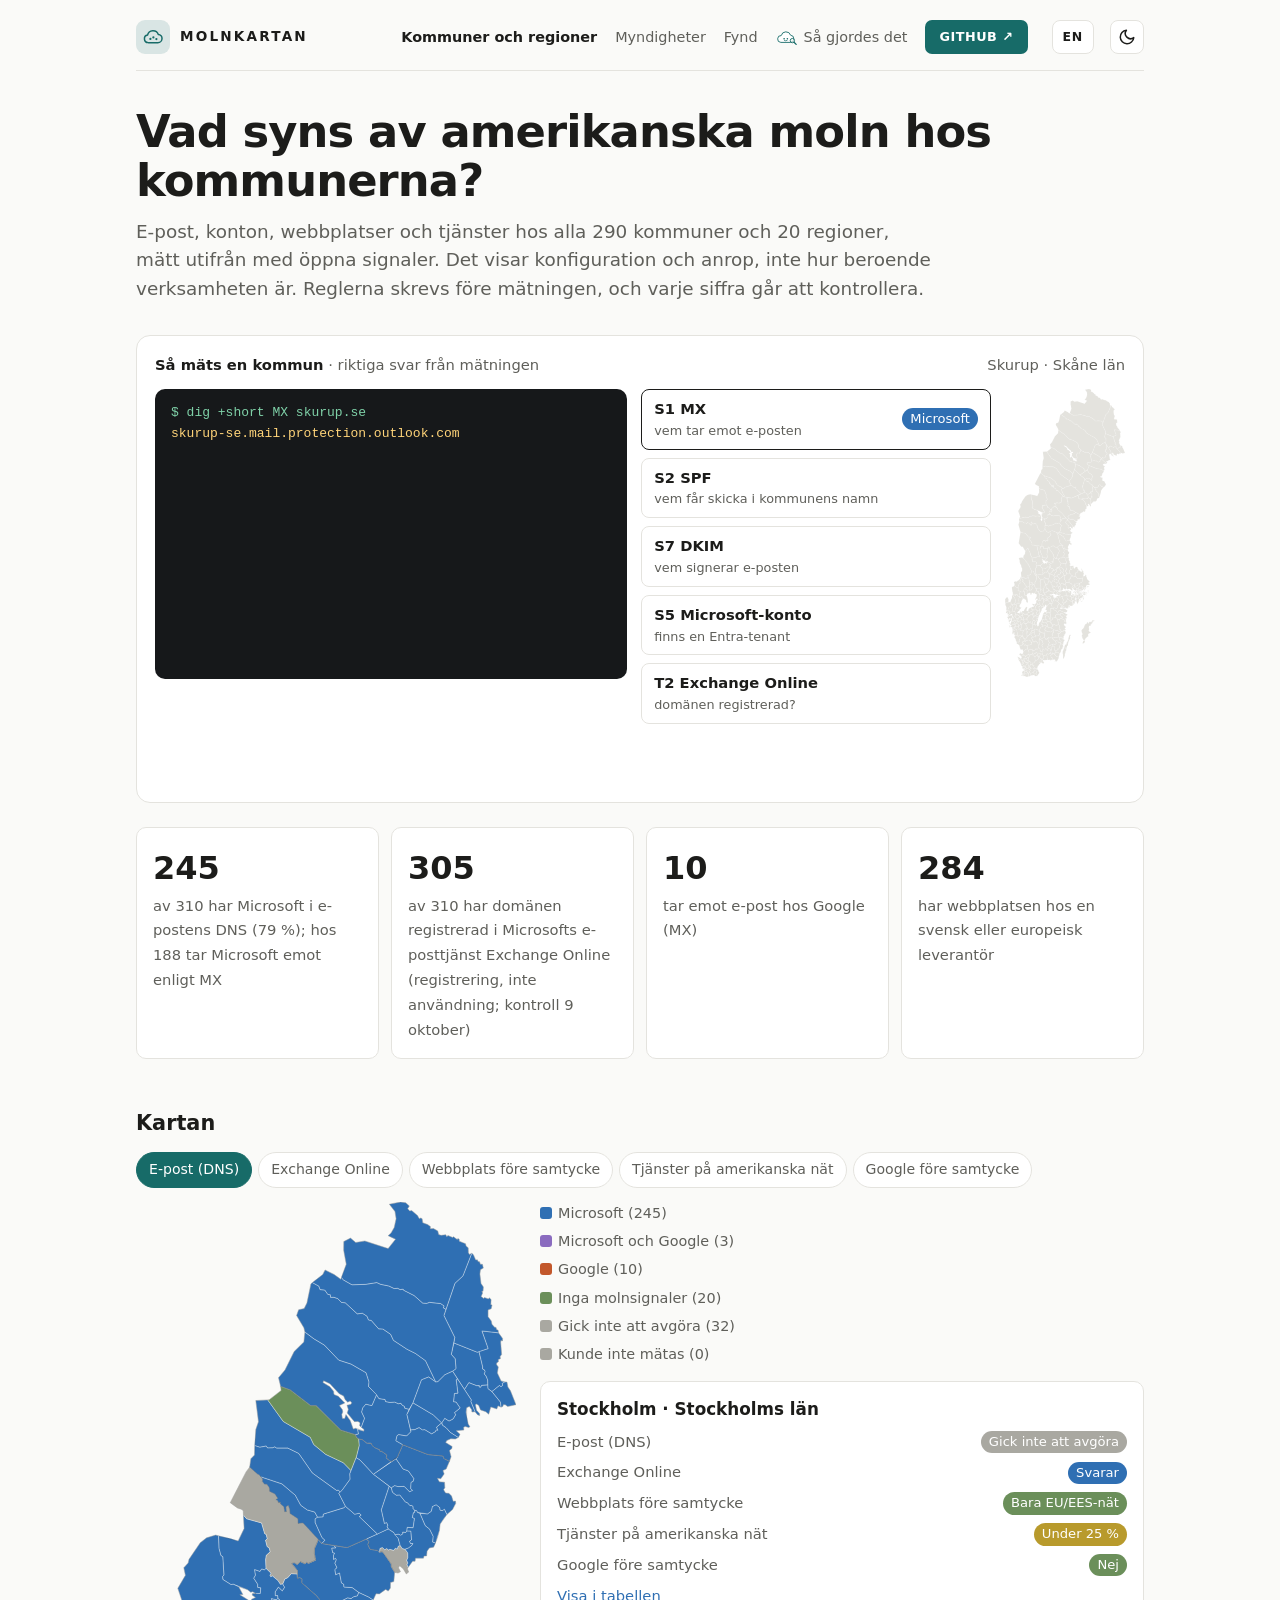
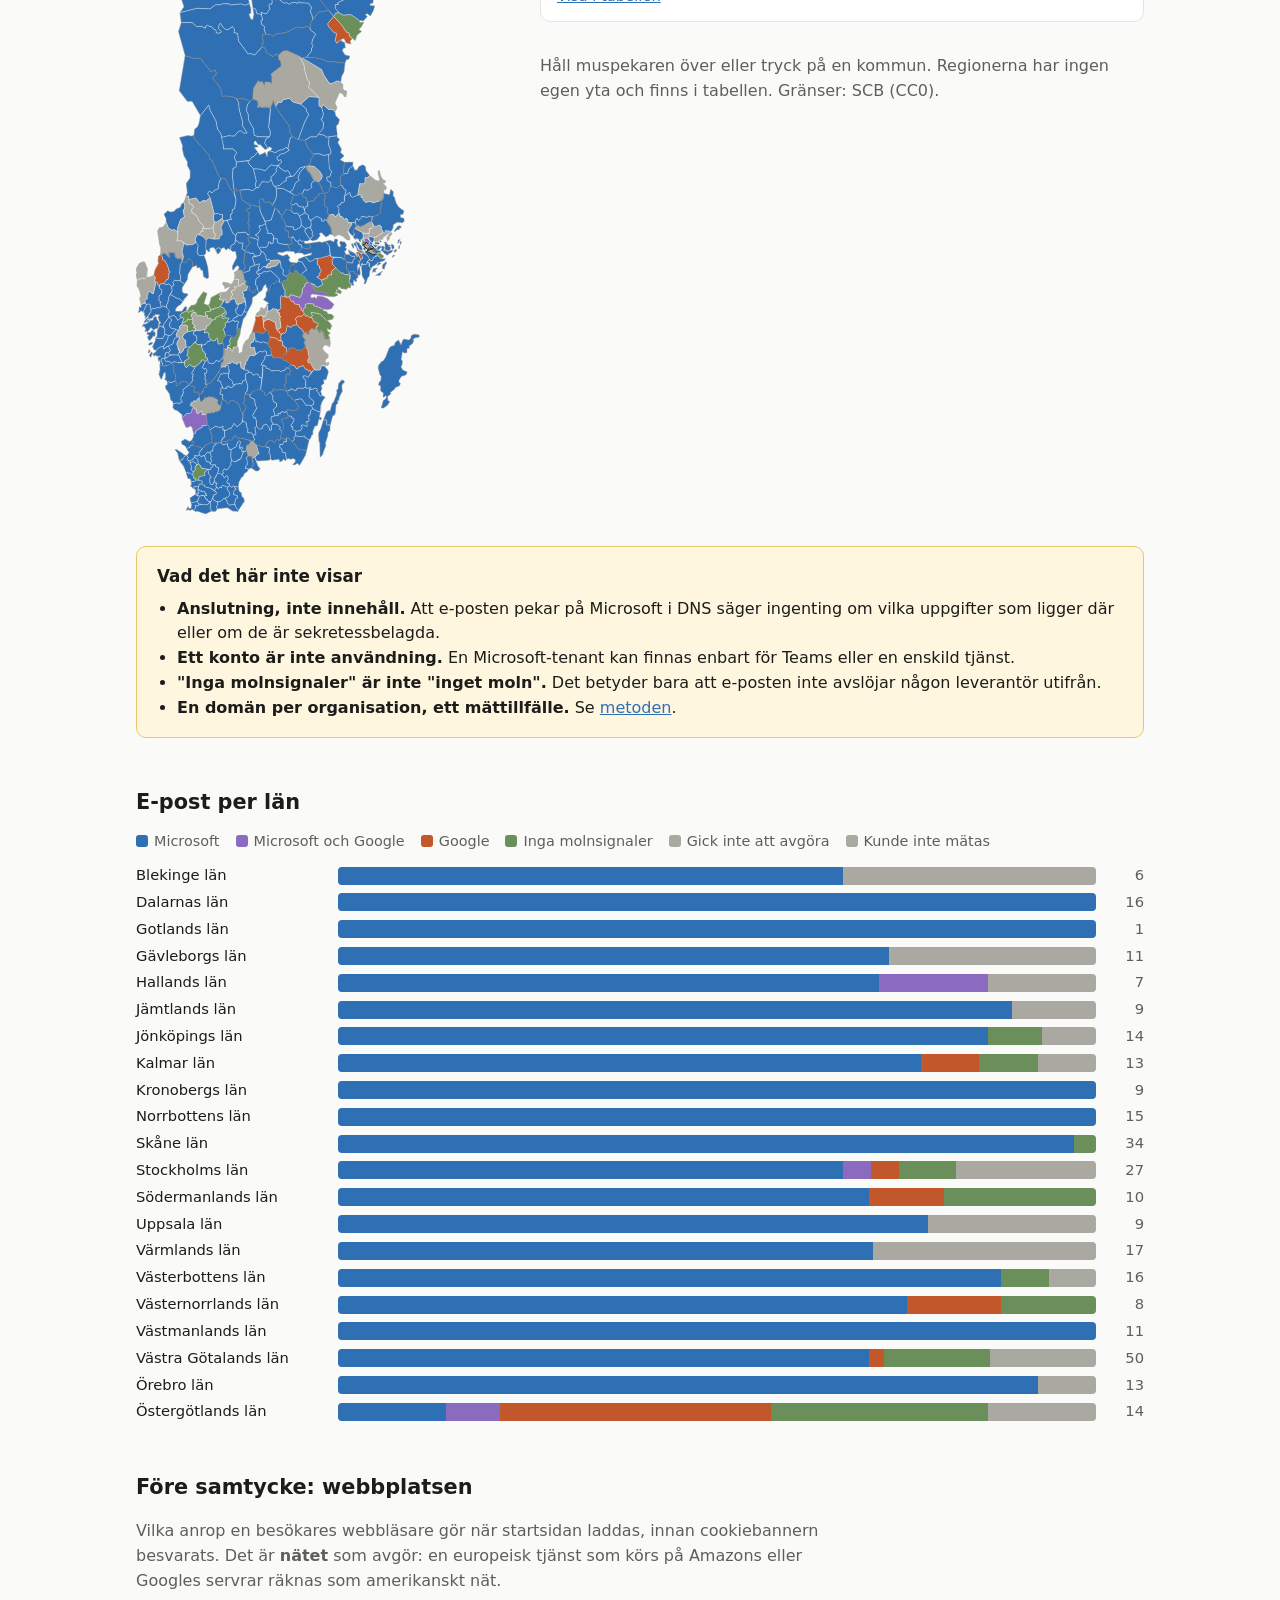
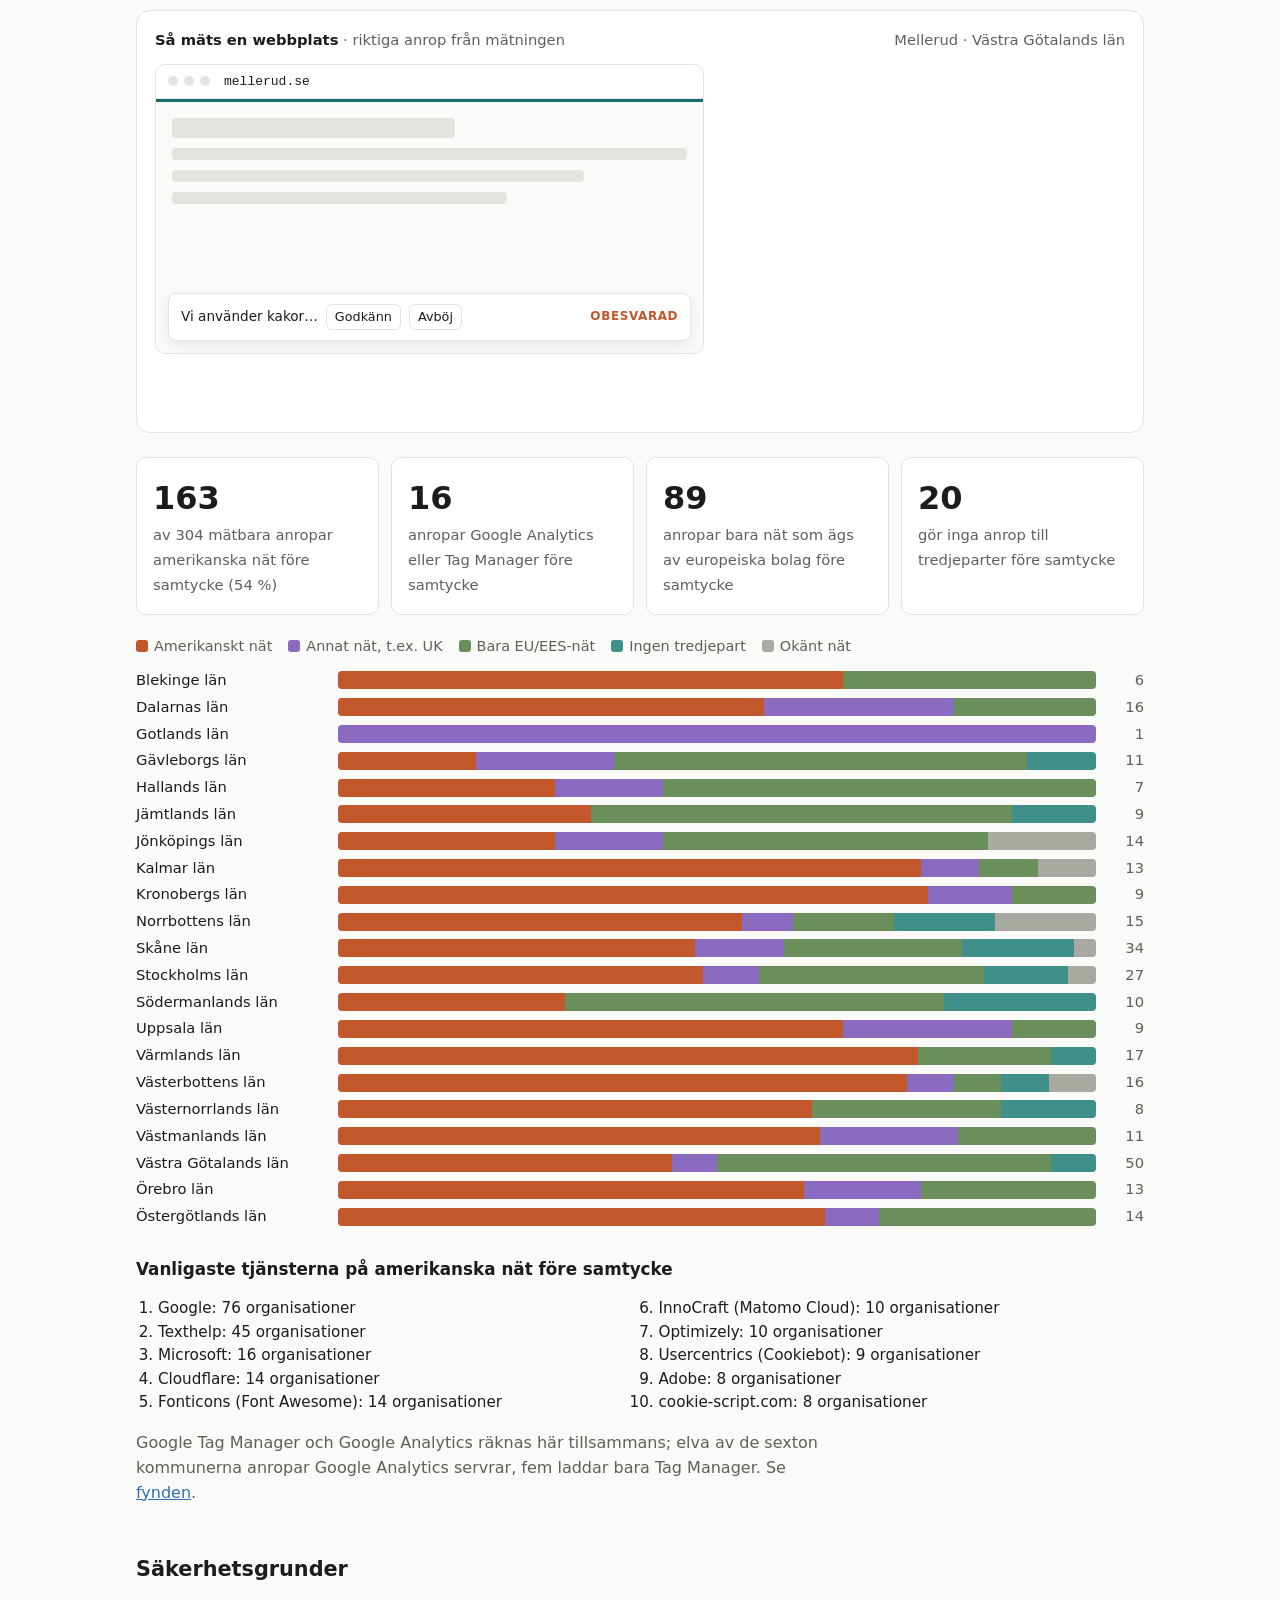
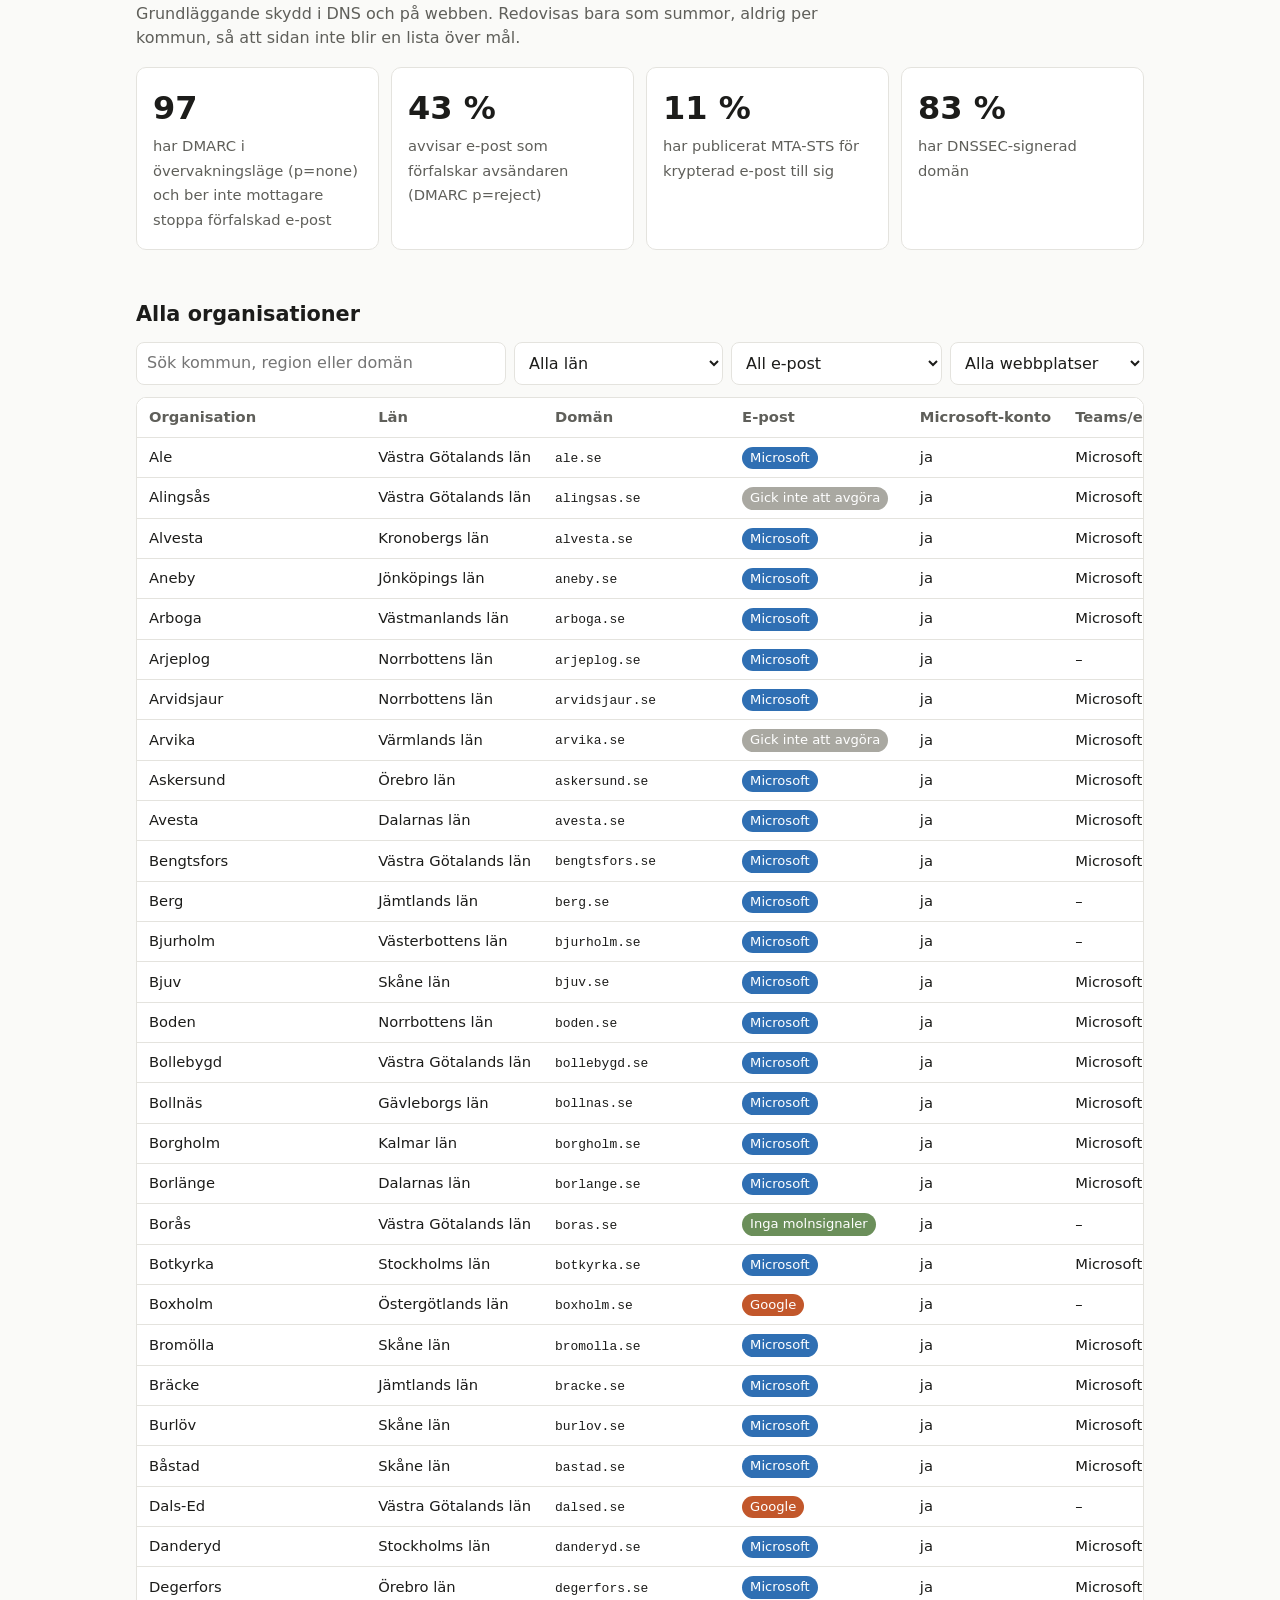
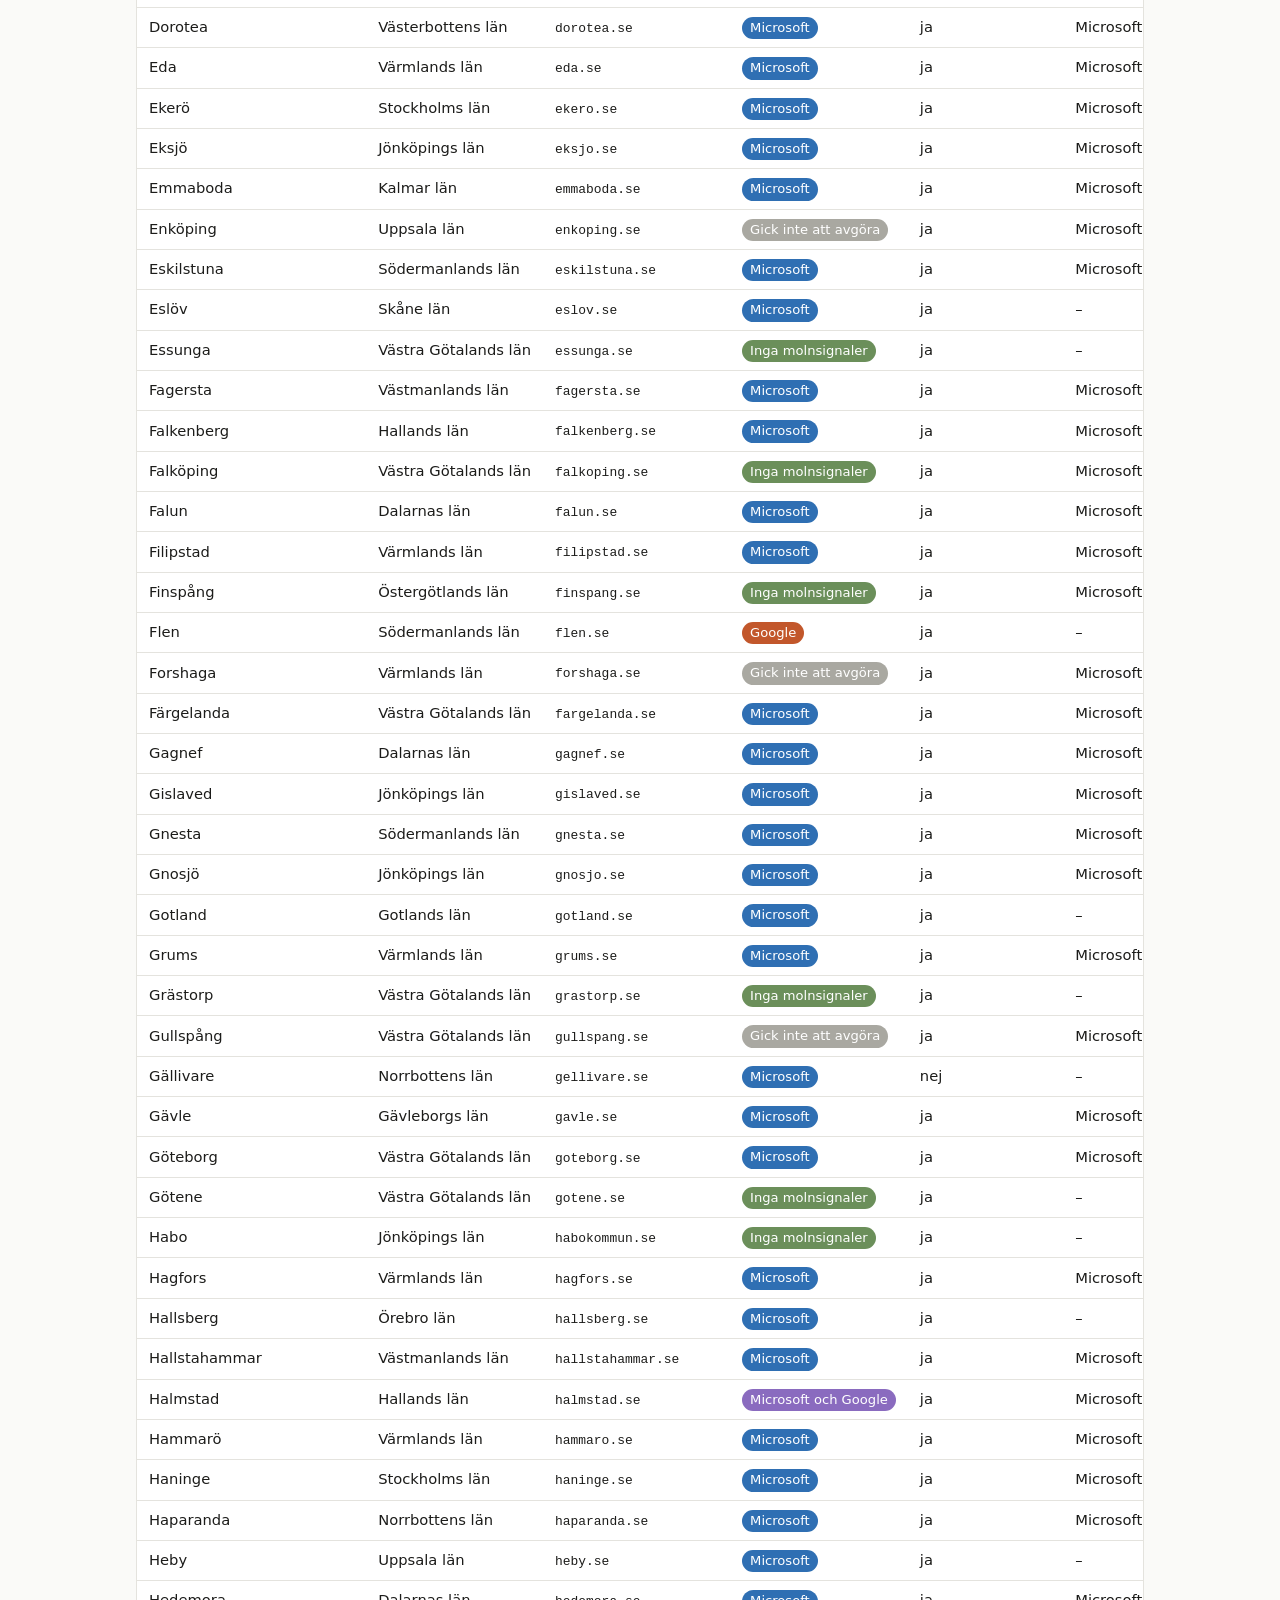
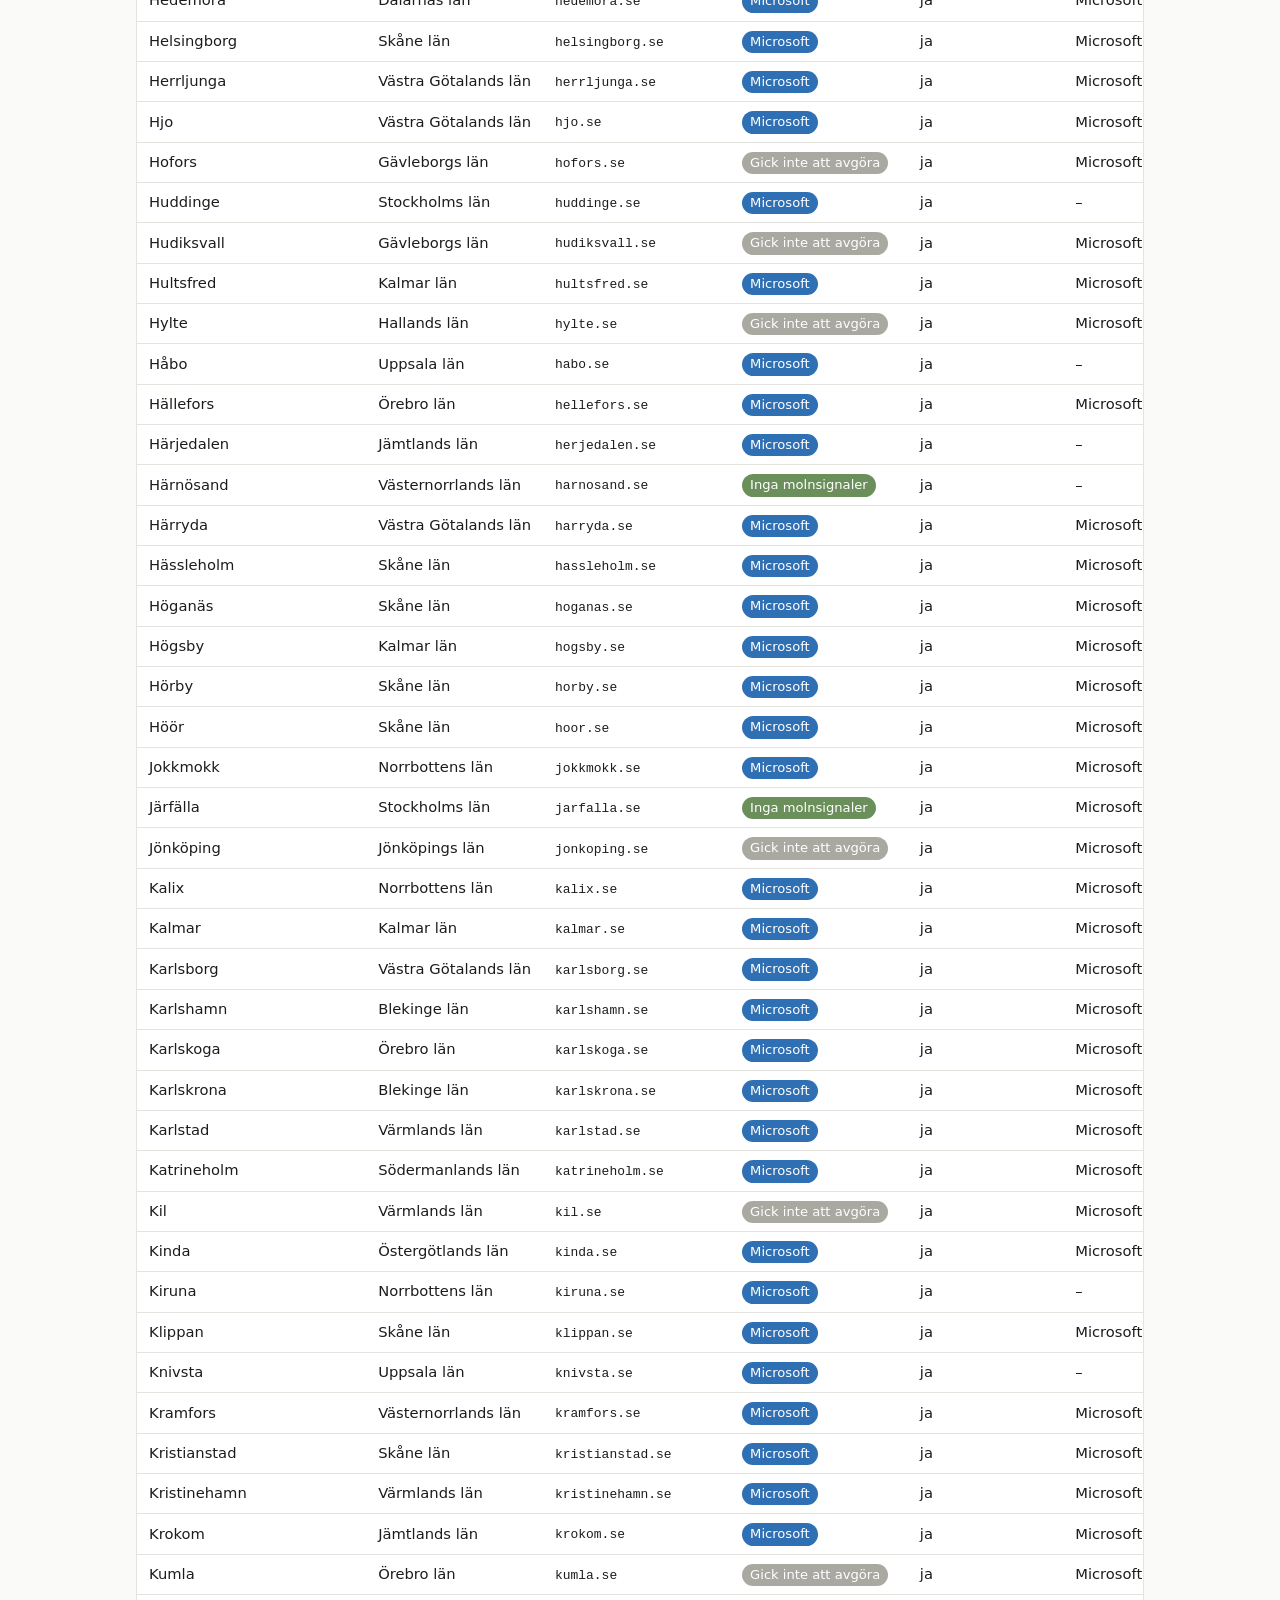
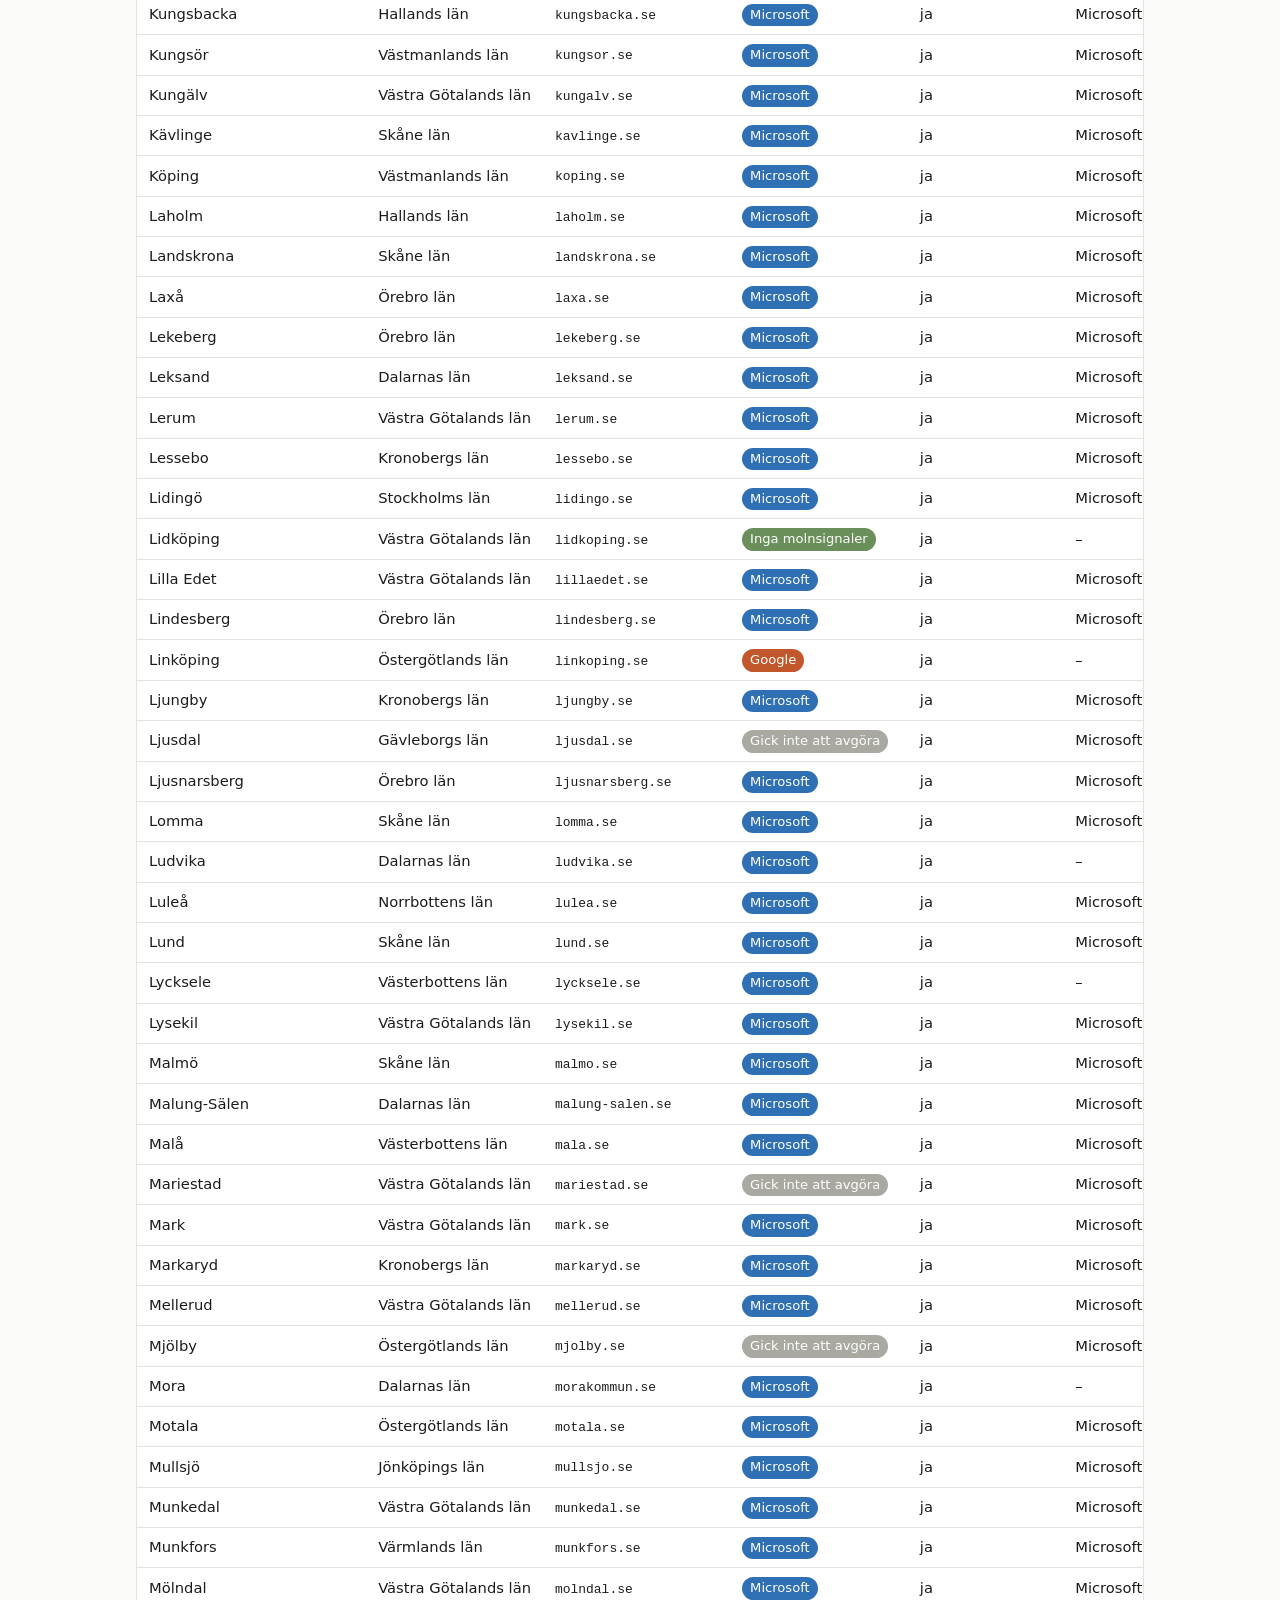
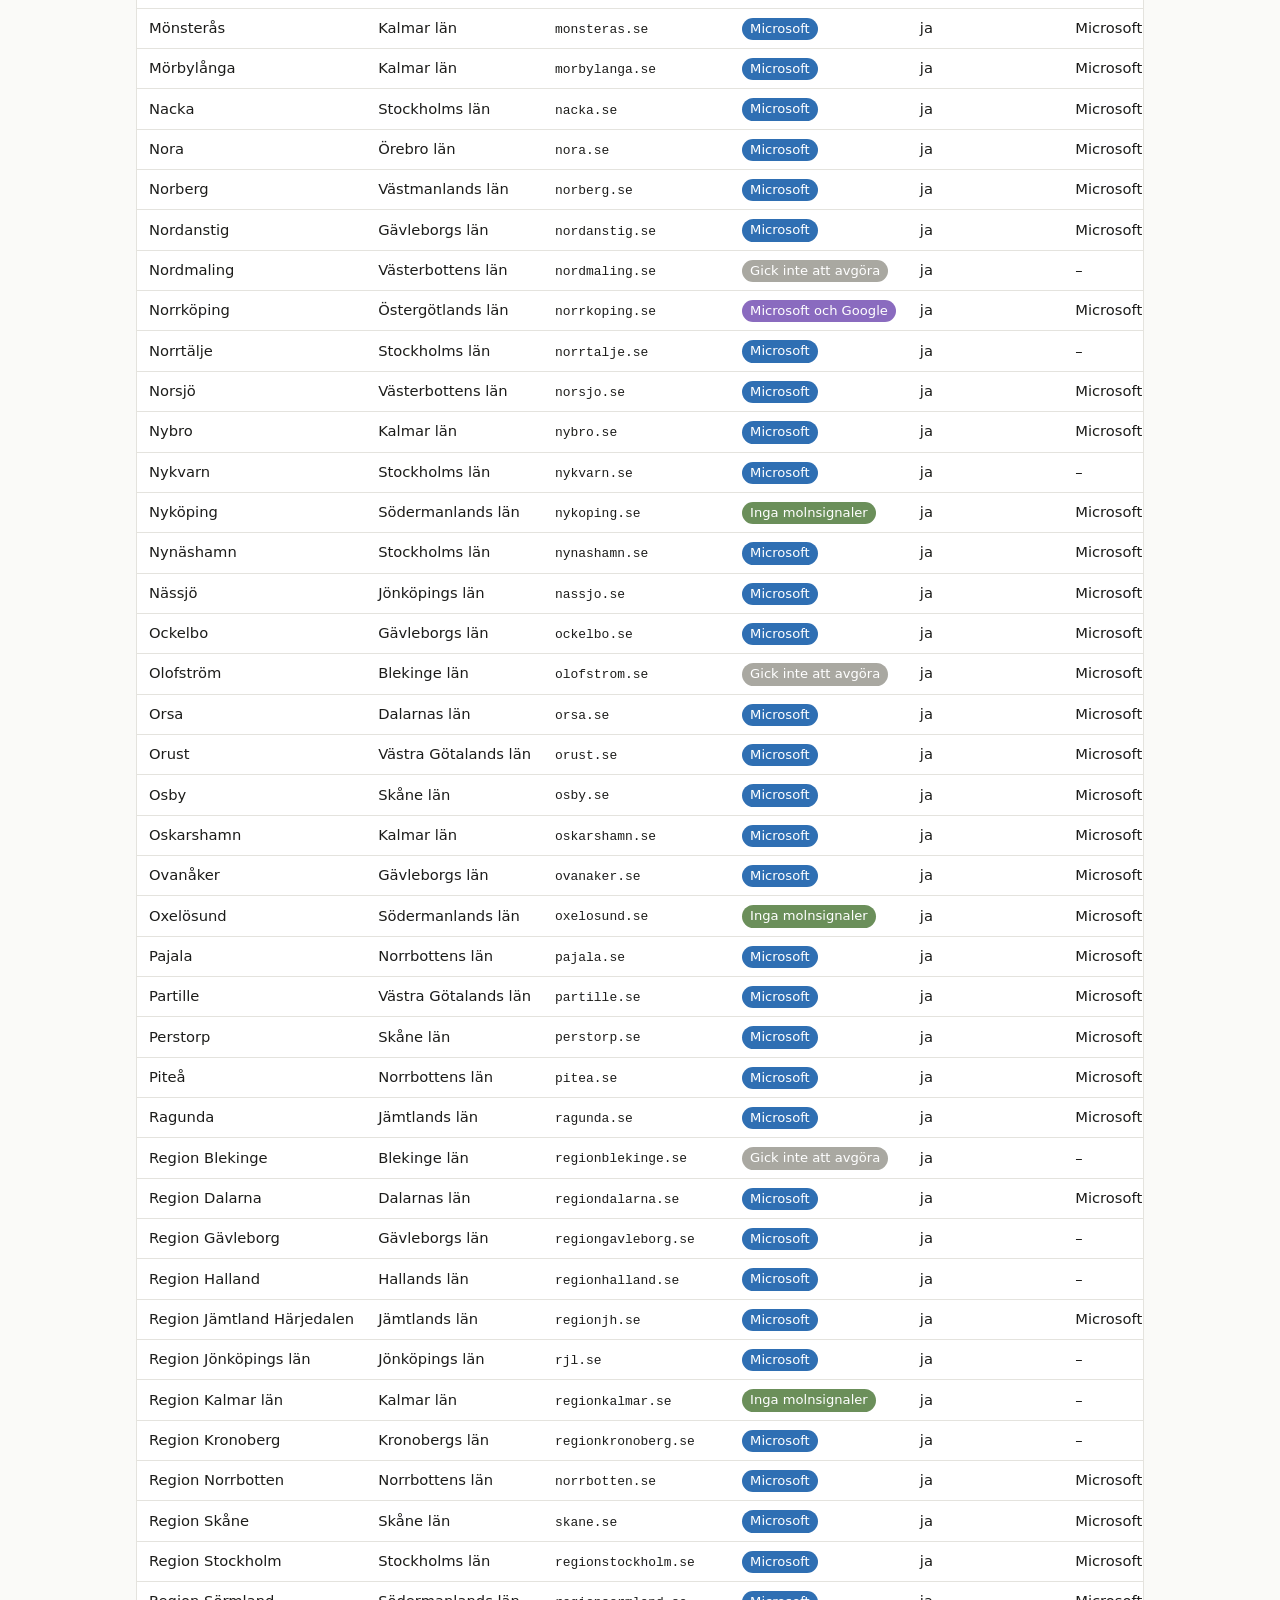
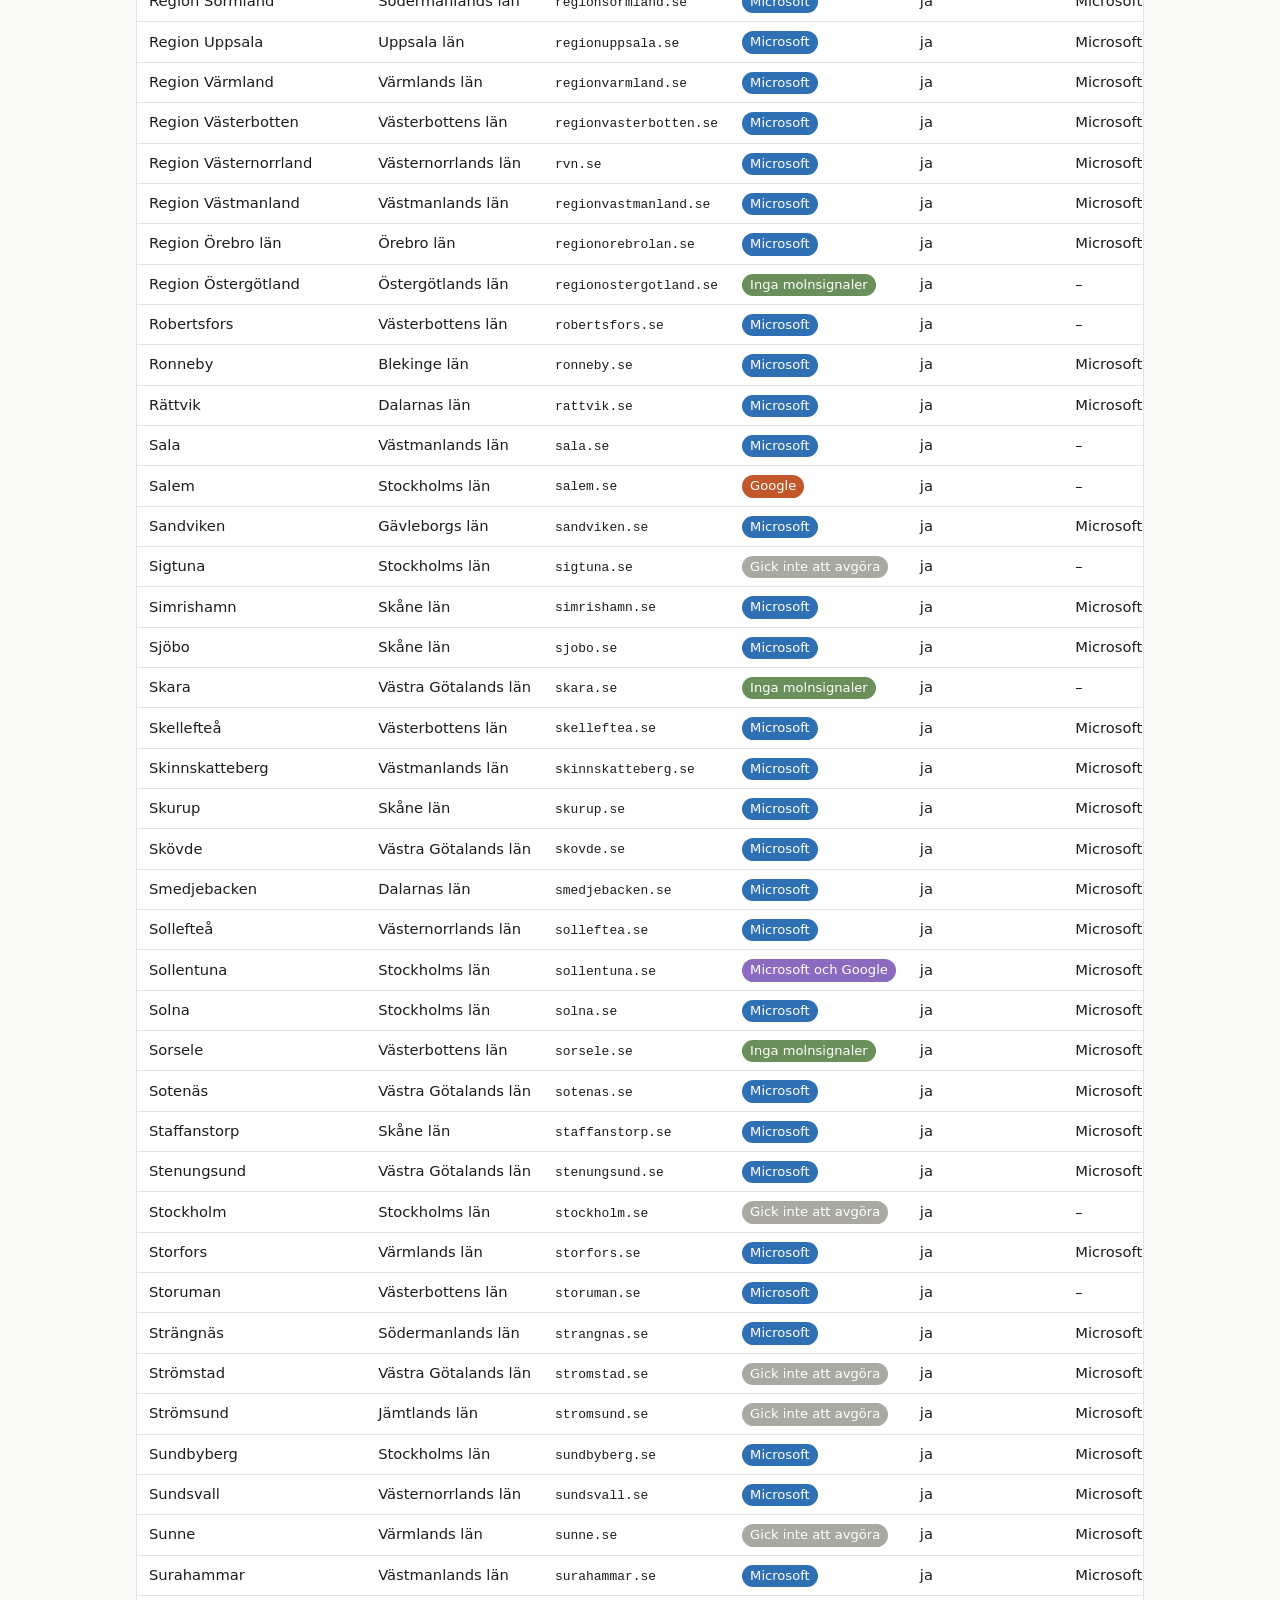
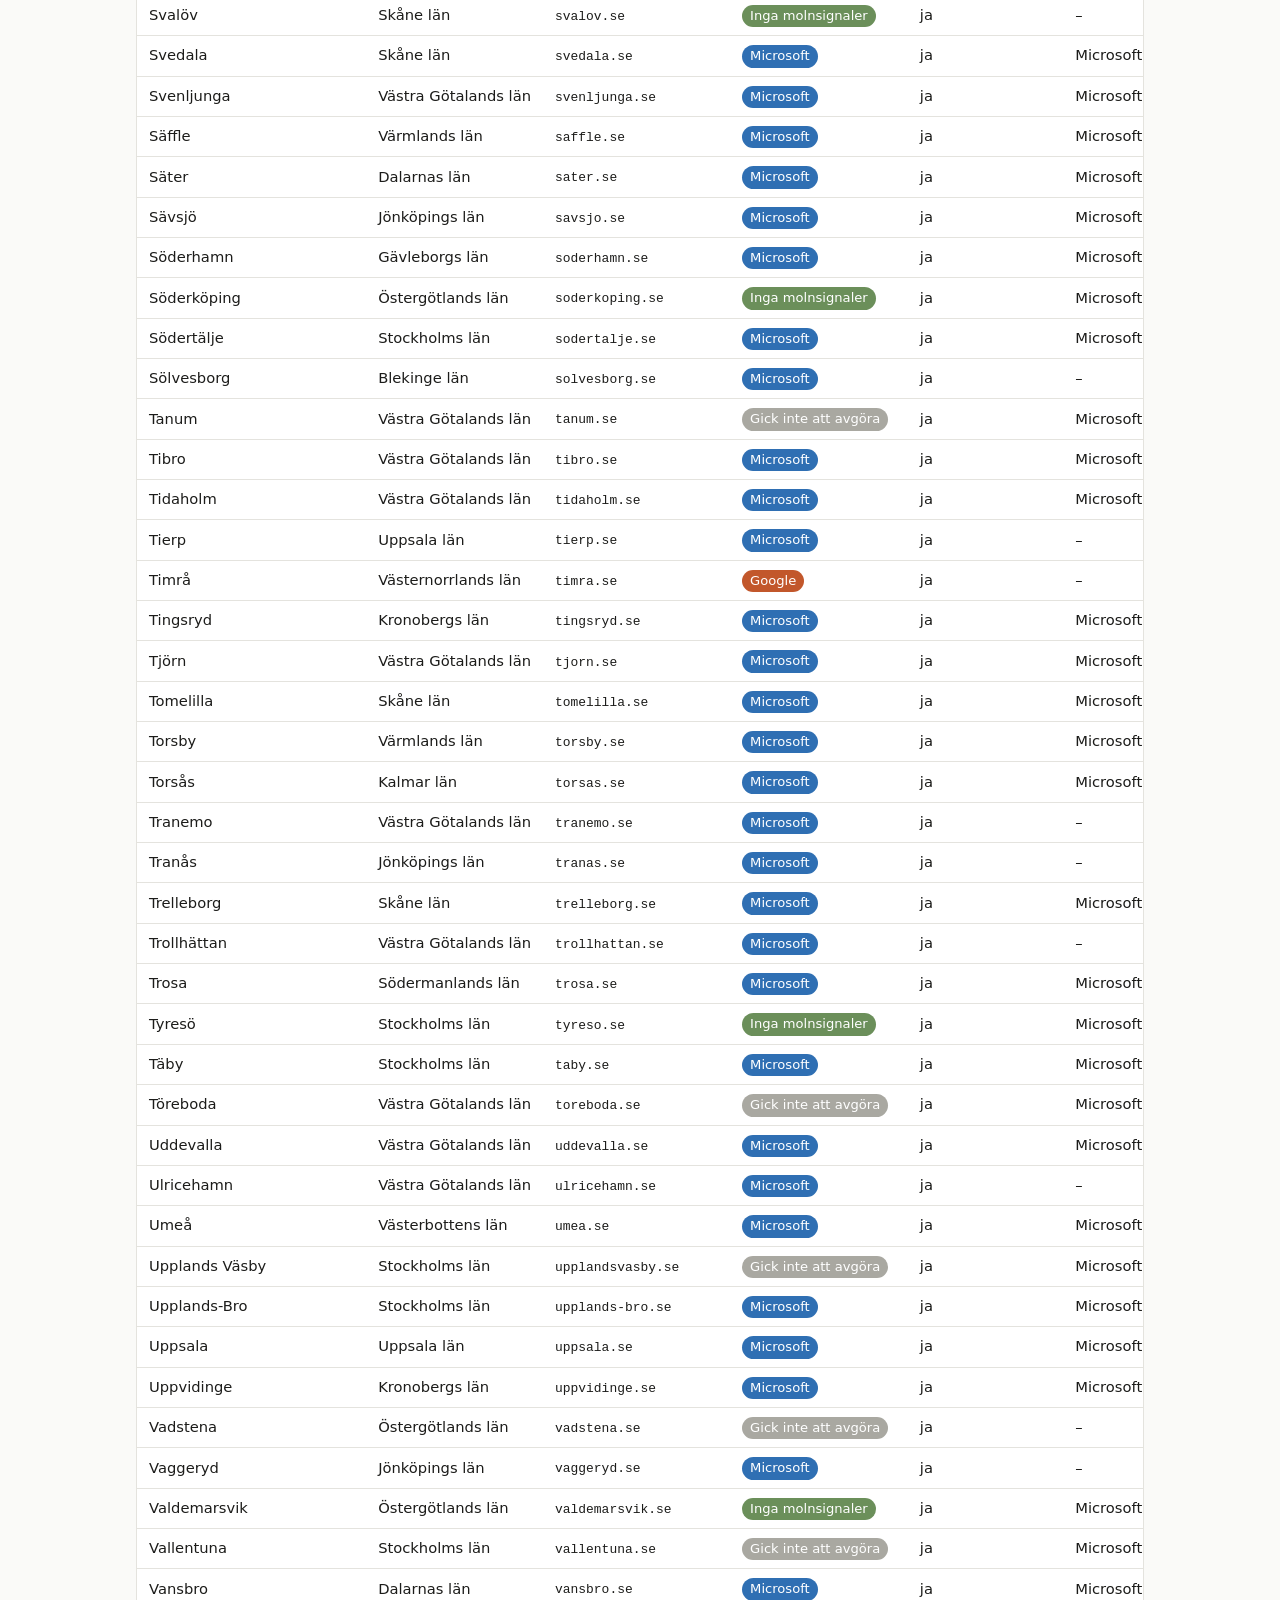
==== commit 0f80dd9c: "Validering mot facit: resultat (#20) 33 av 43 kommuner och regioner svarade. Microsoft via MX godkän" ====
--- a/docs/index.html
+++ b/docs/index.html
@@ -8,7 +8,7 @@
 <link rel="alternate" hreflang="sv" href="https://molnkartan.se/">
 <link rel="alternate" hreflang="en" href="https://molnkartan.se/en/">
 <link rel="alternate" hreflang="x-default" href="https://molnkartan.se/">
-<script>const SPRAK = "sv", T = {"tema_ljust": "Byt till ljust läge", "tema_morkt": "Byt till mörkt läge", "saknas": "Saknas", "visa_i_tabellen": "Visa i tabellen", "nat_us": "Amerikanskt nät", "nat_eu": "EU/EES-nät", "nat_annat": "Annat nät", "myndighet": "myndighet", "w_inga_anrop": "Inga anrop till någon tredjepart.", "nat_okant": "Okänt nät", "och_till": "… och {n} till", "w_ga": "Anrop till Google Analytics innan besökaren svarat.", "w_gtm": "Anrop till Google Tag Manager innan besökaren svarat.", "w_ingen": "Inga anrop till tredjeparter.", "w_us_en": "{n} värd på amerikanskt nät innan besökaren svarat.", "w_us_flera": "{n} värdar på amerikanskt nät innan besökaren svarat.", "w_inga_us": "Inga amerikanska nät innan besökaren svarat.", "d_ex1": "MX pekar på Microsoft", "d_regel1": "MX pekar på Microsoft (S1)", "d_ex2": "MX pekar på Google", "d_regel2": "MX pekar på Google (S1)", "d_ex3": "Spamfilter framför", "d_regel3": "spamfilter framför, men SPF och DKIM pekar på Microsoft (S2 + S7)", "d_ex4": "Inga molnsignaler i DNS", "d_regel4": "DNS visar inga molnsignaler (S1, S2, S7)", "d_s1": "vem tar emot e-posten", "d_s2": "vem får skicka i kommunens namn", "d_s7": "vem signerar e-posten", "d_s5": "finns en Entra-tenant", "d_s5_namn": "Microsoft-konto", "d_t2": "domänen registrerad?", "d_finns": "finns", "d_svarar": "svarar", "d_spamfilter": "spamfilter/egen", "d_bada": "båda", "d_inget": "inget", "d_annan_lev": "→ annan leverantör", "d_inget_svar": "(inget svar)", "d_annan_server": "→ en annan server", "d_dkim_ms": "DKIM pekar ändå på Microsoft: e-posten skickas troligen därifrån.", "d_exo_men": "Men domänen är registrerad i Microsofts Exchange Online (kontroll {datum}).", "d_exo_ocksa": "Domänen är också registrerad i Exchange Online (kontroll {datum}).", "d_samma_regler": "… och samma regler för alla {n}", "e_ms": "Microsoft", "e_msg": "Microsoft och Google", "e_g": "Google", "e_inga": "Inga molnsignaler", "e_okand": "Gick inte att avgöra", "kunde_inte": "Kunde inte mätas", "w_annat_uk": "Annat nät, t.ex. UK", "w_bara_eu": "Bara EU/EES-nät", "w_ingen_tp": "Ingen tredjepart", "k_ms": "av {n} har Microsoft i e-postens DNS ({pct}); hos {mx} tar Microsoft emot enligt MX", "k_exo": "av {n} har domänen registrerad i Microsofts e-posttjänst Exchange Online (registrering, inte användning; kontroll {datum})", "k_g": "har e-post hos Google", "k_webb_eu": "har webbplatsen hos en svensk eller europeisk leverantör", "kw_us": "av {n} mätbara anropar amerikanska nät före samtycke ({pct} %)", "kw_ga": "anropar Google Analytics eller Tag Manager före samtycke", "kw_eu": "anropar bara nät som ägs av europeiska bolag före samtycke", "kw_ingen": "gör inga anrop till tredjeparter före samtycke", "v_epost": "E-post (DNS)", "svarar": "Svarar", "svarar_inte": "Svarar inte", "ingen_uppgift": "Ingen uppgift", "v_webb": "Webbplats före samtycke", "v_tjanster": "Tjänster på amerikanska nät", "inga_hittade": "Inga hittade", "under_25": "Under 25 %", "25_49": "25–49 %", "50_mer": "50 % eller mer", "v_google": "Google före samtycke", "bara_gtm": "Bara Tag Manager", "nej_stor": "Nej", "s_dmarc_none": "har DMARC i övervakningsläge (p=none) och ber inte mottagare stoppa förfalskad e-post", "s_reject": "avvisar e-post som förfalskar avsändaren (DMARC p=reject)", "s_mtasts": "har publicerat MTA-STS för krypterad e-post till sig", "s_dnssec": "har DNSSEC-signerad domän", "topp_rad": "{l}: {antal} organisationer", "ja": "ja", "nej": "nej", "sverige_eu": "Sverige/EU", "amerikanska_nat": "Amerikanska nät", "matt_epost": "E-post och konton mätta {tid}.", "matt_webb": "Webbplatser mätta {tid}.", "matt_tjanster": "Tjänster mätta {tid}.", "m_ms": "av {n} domäner har e-post som syns gå via Microsofts moln", "m_inga": "har e-post utan molnsignaler i DNS: egna servrar eller e-postfilter", "m_exo": "har domänen registrerad i Exchange Online (registrering, inte användning; kontroll {datum})", "m_us": "av {n} mätbara webbplatser anropar amerikanska nät före samtycke"};
+<script>const SPRAK = "sv", T = {"tema_ljust": "Byt till ljust läge", "tema_morkt": "Byt till mörkt läge", "saknas": "Saknas", "visa_i_tabellen": "Visa i tabellen", "nat_us": "Amerikanskt nät", "nat_eu": "EU/EES-nät", "nat_annat": "Annat nät", "myndighet": "myndighet", "w_inga_anrop": "Inga anrop till någon tredjepart.", "nat_okant": "Okänt nät", "och_till": "… och {n} till", "w_ga": "Anrop till Google Analytics innan besökaren svarat.", "w_gtm": "Anrop till Google Tag Manager innan besökaren svarat.", "w_ingen": "Inga anrop till tredjeparter.", "w_us_en": "{n} värd på amerikanskt nät innan besökaren svarat.", "w_us_flera": "{n} värdar på amerikanskt nät innan besökaren svarat.", "w_inga_us": "Inga amerikanska nät innan besökaren svarat.", "d_ex1": "MX pekar på Microsoft", "d_regel1": "MX pekar på Microsoft (S1)", "d_ex2": "MX pekar på Google", "d_regel2": "MX pekar på Google (S1)", "d_ex3": "Spamfilter framför", "d_regel3": "spamfilter framför, men SPF och DKIM pekar på Microsoft (S2 + S7)", "d_ex4": "Inga molnsignaler i DNS", "d_regel4": "DNS visar inga molnsignaler (S1, S2, S7)", "d_s1": "vem tar emot e-posten", "d_s2": "vem får skicka i kommunens namn", "d_s7": "vem signerar e-posten", "d_s5": "finns en Entra-tenant", "d_s5_namn": "Microsoft-konto", "d_t2": "domänen registrerad?", "d_finns": "finns", "d_svarar": "svarar", "d_spamfilter": "spamfilter/egen", "d_bada": "båda", "d_inget": "inget", "d_annan_lev": "→ annan leverantör", "d_inget_svar": "(inget svar)", "d_annan_server": "→ en annan server", "d_dkim_ms": "DKIM pekar ändå på Microsoft: e-posten skickas troligen därifrån.", "d_exo_men": "Men domänen är registrerad i Microsofts Exchange Online (kontroll {datum}).", "d_exo_ocksa": "Domänen är också registrerad i Exchange Online (kontroll {datum}).", "d_samma_regler": "… och samma regler för alla {n}", "e_ms": "Microsoft", "e_msg": "Microsoft och Google", "e_g": "Google", "e_inga": "Inga molnsignaler", "e_okand": "Gick inte att avgöra", "kunde_inte": "Kunde inte mätas", "w_annat_uk": "Annat nät, t.ex. UK", "w_bara_eu": "Bara EU/EES-nät", "w_ingen_tp": "Ingen tredjepart", "k_ms": "av {n} har Microsoft i e-postens DNS ({pct}); hos {mx} tar Microsoft emot enligt MX", "k_exo": "av {n} har domänen registrerad i Microsofts e-posttjänst Exchange Online (registrering, inte användning; kontroll {datum})", "k_g": "tar emot e-post hos Google (MX)", "k_webb_eu": "har webbplatsen hos en svensk eller europeisk leverantör", "kw_us": "av {n} mätbara anropar amerikanska nät före samtycke ({pct} %)", "kw_ga": "anropar Google Analytics eller Tag Manager före samtycke", "kw_eu": "anropar bara nät som ägs av europeiska bolag före samtycke", "kw_ingen": "gör inga anrop till tredjeparter före samtycke", "v_epost": "E-post (DNS)", "svarar": "Svarar", "svarar_inte": "Svarar inte", "ingen_uppgift": "Ingen uppgift", "v_webb": "Webbplats före samtycke", "v_tjanster": "Tjänster på amerikanska nät", "inga_hittade": "Inga hittade", "under_25": "Under 25 %", "25_49": "25–49 %", "50_mer": "50 % eller mer", "v_google": "Google före samtycke", "bara_gtm": "Bara Tag Manager", "nej_stor": "Nej", "s_dmarc_none": "har DMARC i övervakningsläge (p=none) och ber inte mottagare stoppa förfalskad e-post", "s_reject": "avvisar e-post som förfalskar avsändaren (DMARC p=reject)", "s_mtasts": "har publicerat MTA-STS för krypterad e-post till sig", "s_dnssec": "har DNSSEC-signerad domän", "topp_rad": "{l}: {antal} organisationer", "ja": "ja", "nej": "nej", "sverige_eu": "Sverige/EU", "amerikanska_nat": "Amerikanska nät", "matt_epost": "E-post och konton mätta {tid}.", "matt_webb": "Webbplatser mätta {tid}.", "matt_tjanster": "Tjänster mätta {tid}.", "m_ms": "av {n} domäner har Microsoft i e-postens DNS", "m_inga": "har e-post utan molnsignaler i DNS: egna servrar eller e-postfilter", "m_exo": "har domänen registrerad i Exchange Online (registrering, inte användning; kontroll {datum})", "m_us": "av {n} mätbara webbplatser anropar amerikanska nät före samtycke"};
 const t = (k, v = {}) => T[k].replace(/\{(\w+)\}/g, (_, n) => v[n]);</script>
 <meta content="Hur beroende svenska kommuner och regioner är av amerikanska molntjänster, mätt med öppna DNS-signaler." name="description"/>
 <link href="https://molnkartan.se/" rel="canonical"/>
@@ -47,7 +47,7 @@
 <div class="utslag" id="utslag"></div>
 <div aria-hidden="true" class="prickar" id="prickar"></div>
 </section>
-<div class="kort" data-forrenderad="" id="kort"><!--fr:kort--><div><b>245</b><span>av 310 har Microsoft i e-postens DNS (79 %); hos 188 tar Microsoft emot enligt MX</span></div><div><b>305</b><span>av 310 har domänen registrerad i Microsofts e-posttjänst Exchange Online (registrering, inte användning; kontroll 9 oktober)</span></div><div><b>10</b><span>har e-post hos Google</span></div><div><b>284</b><span>har webbplatsen hos en svensk eller europeisk leverantör</span></div><!--/fr:kort--></div>
+<div class="kort" data-forrenderad="" id="kort"><!--fr:kort--><div><b>245</b><span>av 310 har Microsoft i e-postens DNS (79 %); hos 188 tar Microsoft emot enligt MX</span></div><div><b>305</b><span>av 310 har domänen registrerad i Microsofts e-posttjänst Exchange Online (registrering, inte användning; kontroll 9 oktober)</span></div><div><b>10</b><span>tar emot e-post hos Google (MX)</span></div><div><b>284</b><span>har webbplatsen hos en svensk eller europeisk leverantör</span></div><!--/fr:kort--></div>
 <h2>Kartan</h2>
 <section aria-label="Karta" class="kartsektion">
 <div aria-label="Välj mätning" class="kartflikar" id="kartFlikar" role="group"></div>
@@ -63,7 +63,7 @@
 <div class="varning">
 <h2>Vad det här inte visar</h2>
 <ul>
-<li><b>Anslutning, inte innehåll.</b> Att e-posten går via Microsoft säger ingenting om vilka uppgifter som ligger där eller om de är sekretessbelagda.</li>
+<li><b>Anslutning, inte innehåll.</b> Att e-posten pekar på Microsoft i DNS säger ingenting om vilka uppgifter som ligger där eller om de är sekretessbelagda.</li>
 <li><b>Ett konto är inte användning.</b> En Microsoft-tenant kan finnas enbart för Teams eller en enskild tjänst.</li>
 <li><b>"Inga molnsignaler" är inte "inget moln".</b> Det betyder bara att e-posten inte avslöjar någon leverantör utifrån.</li>
 <li><b>En domän per organisation, ett mättillfälle.</b> Se <a href="https://github.com/RedaEkengren/molnkartan/blob/main/METOD.md">metoden</a>.</li>
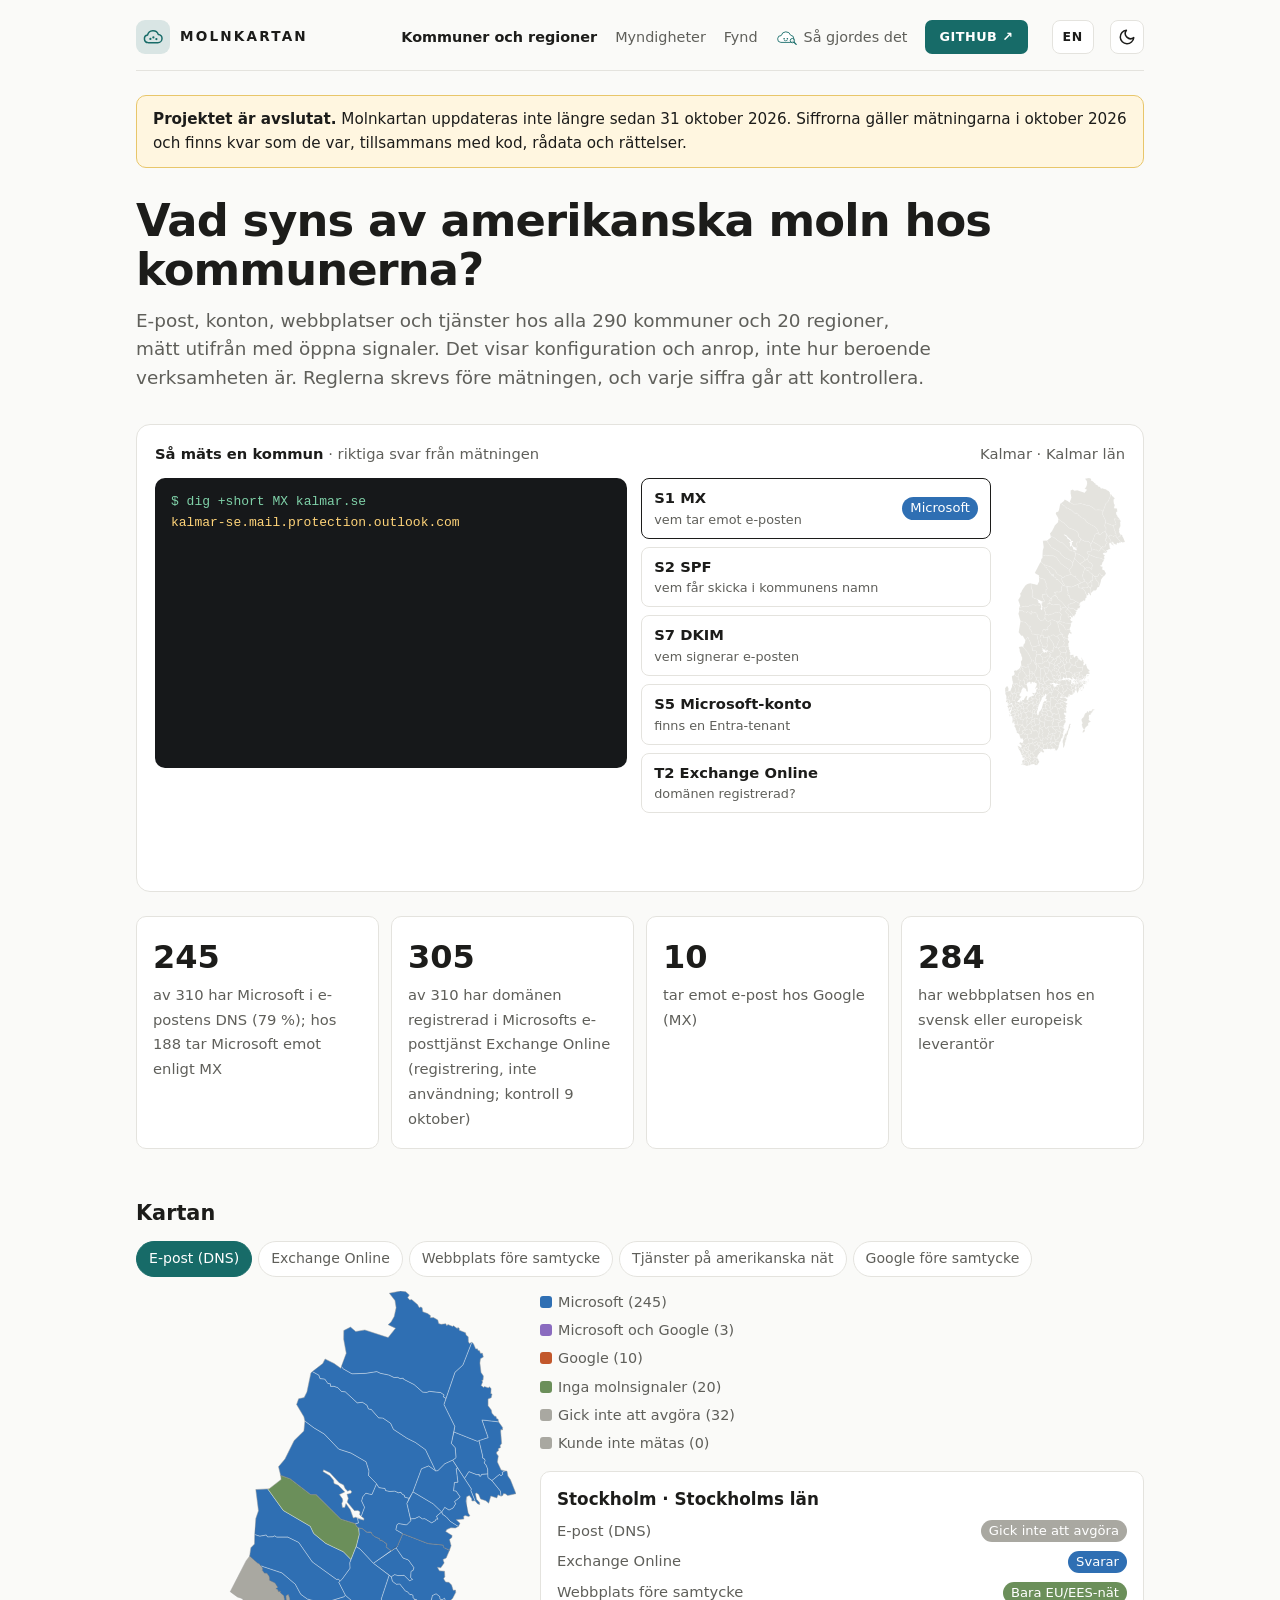
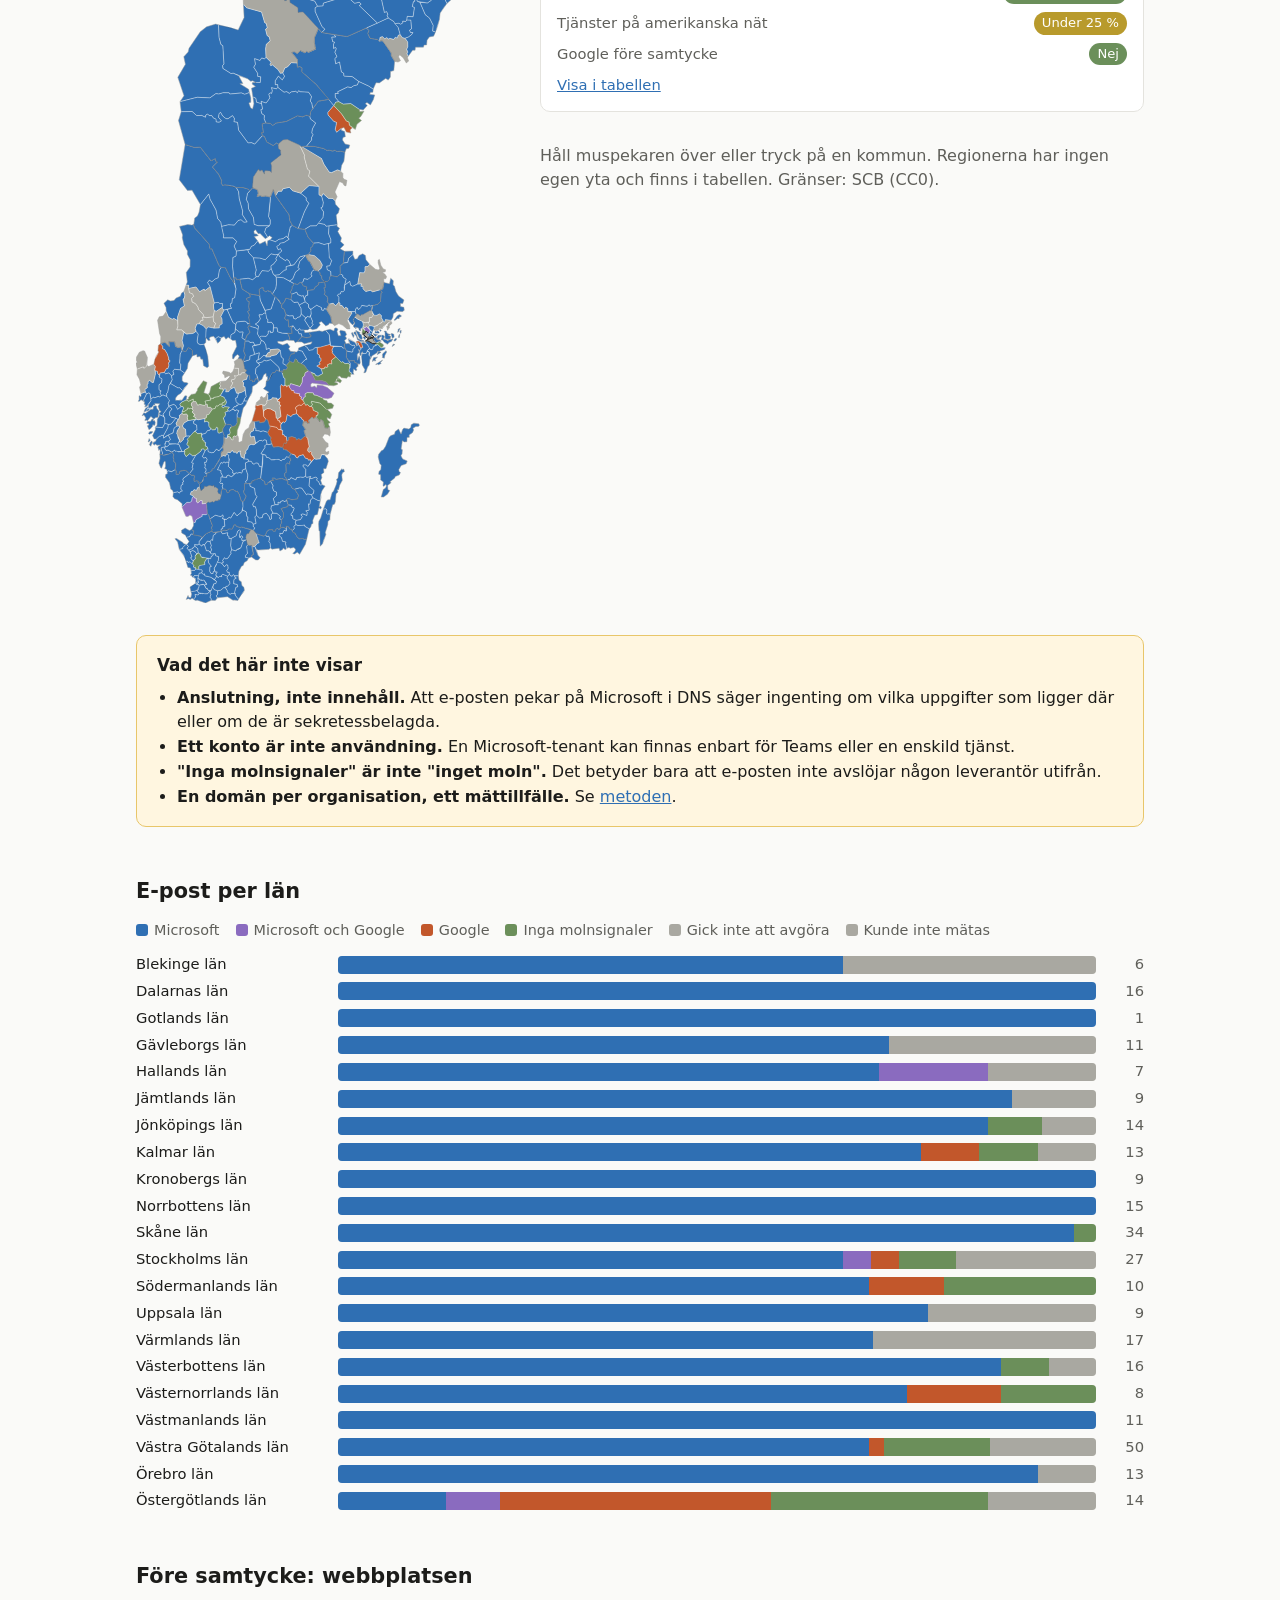
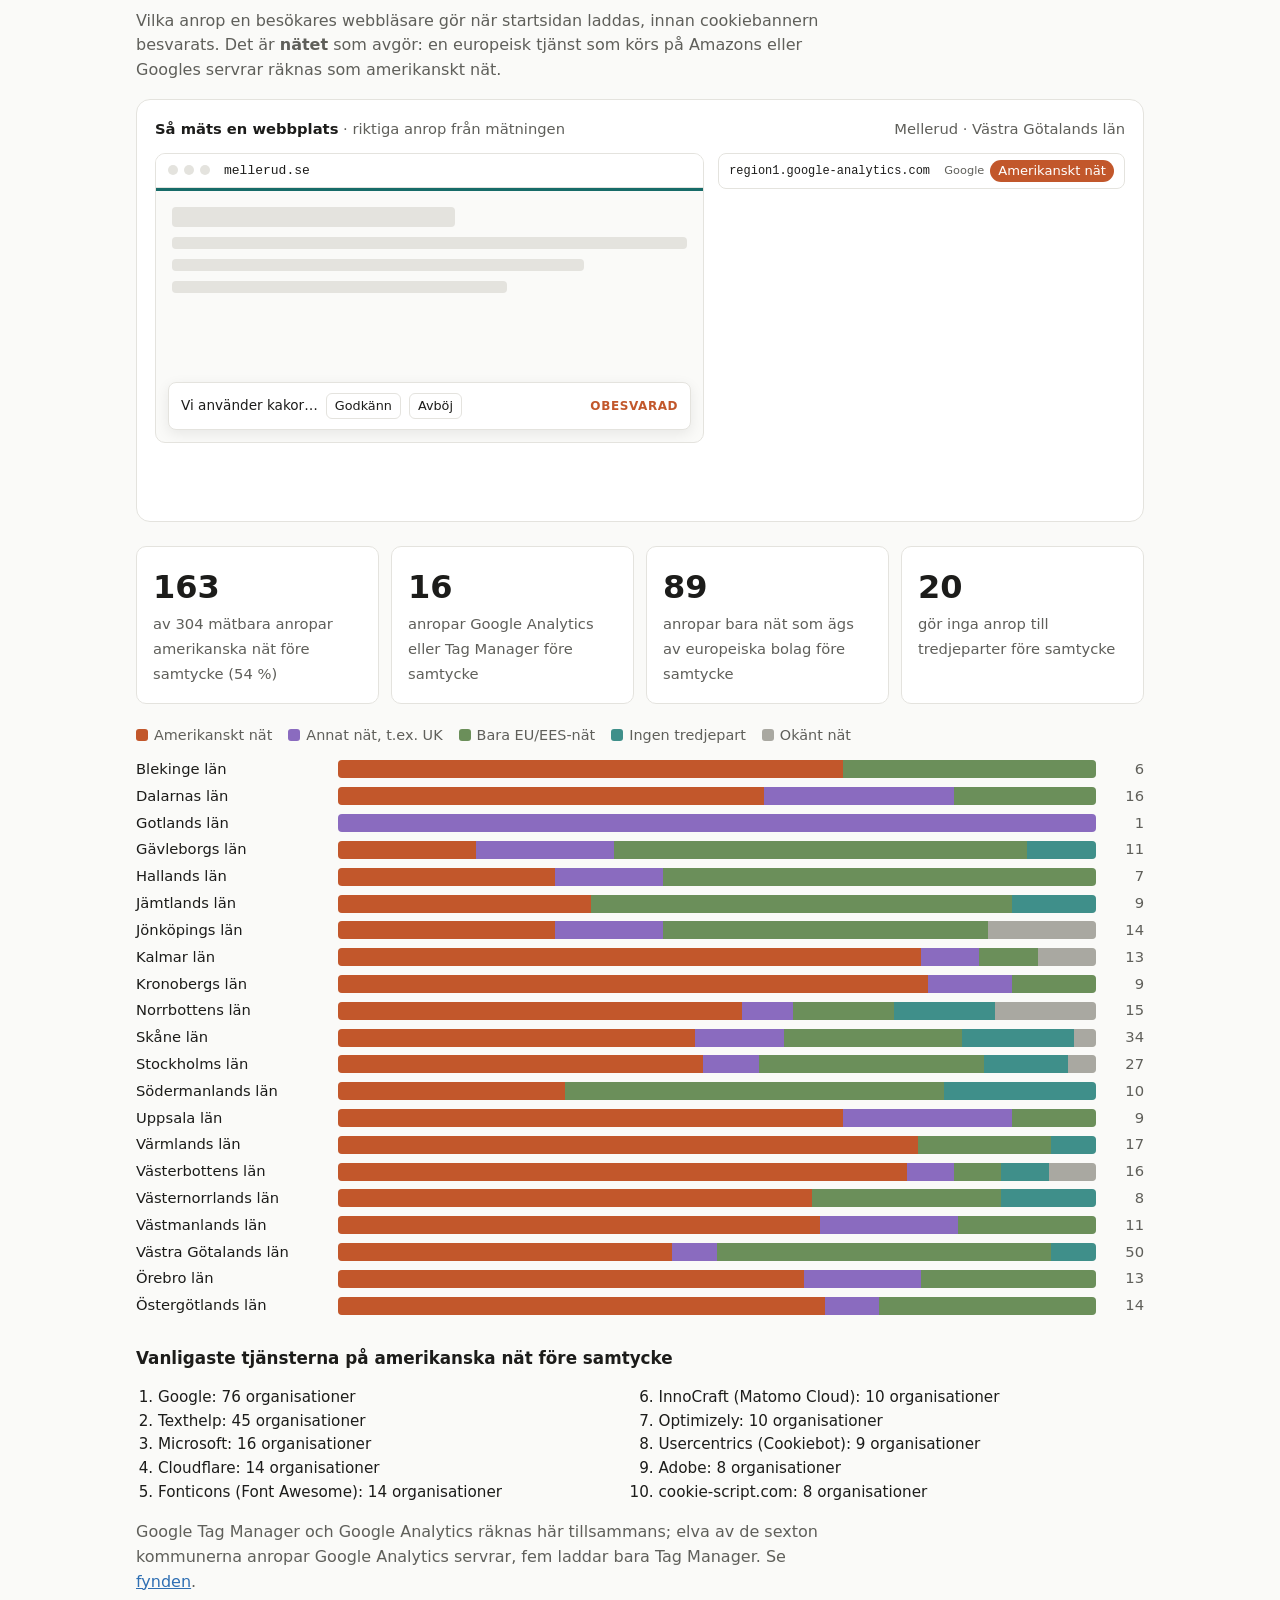
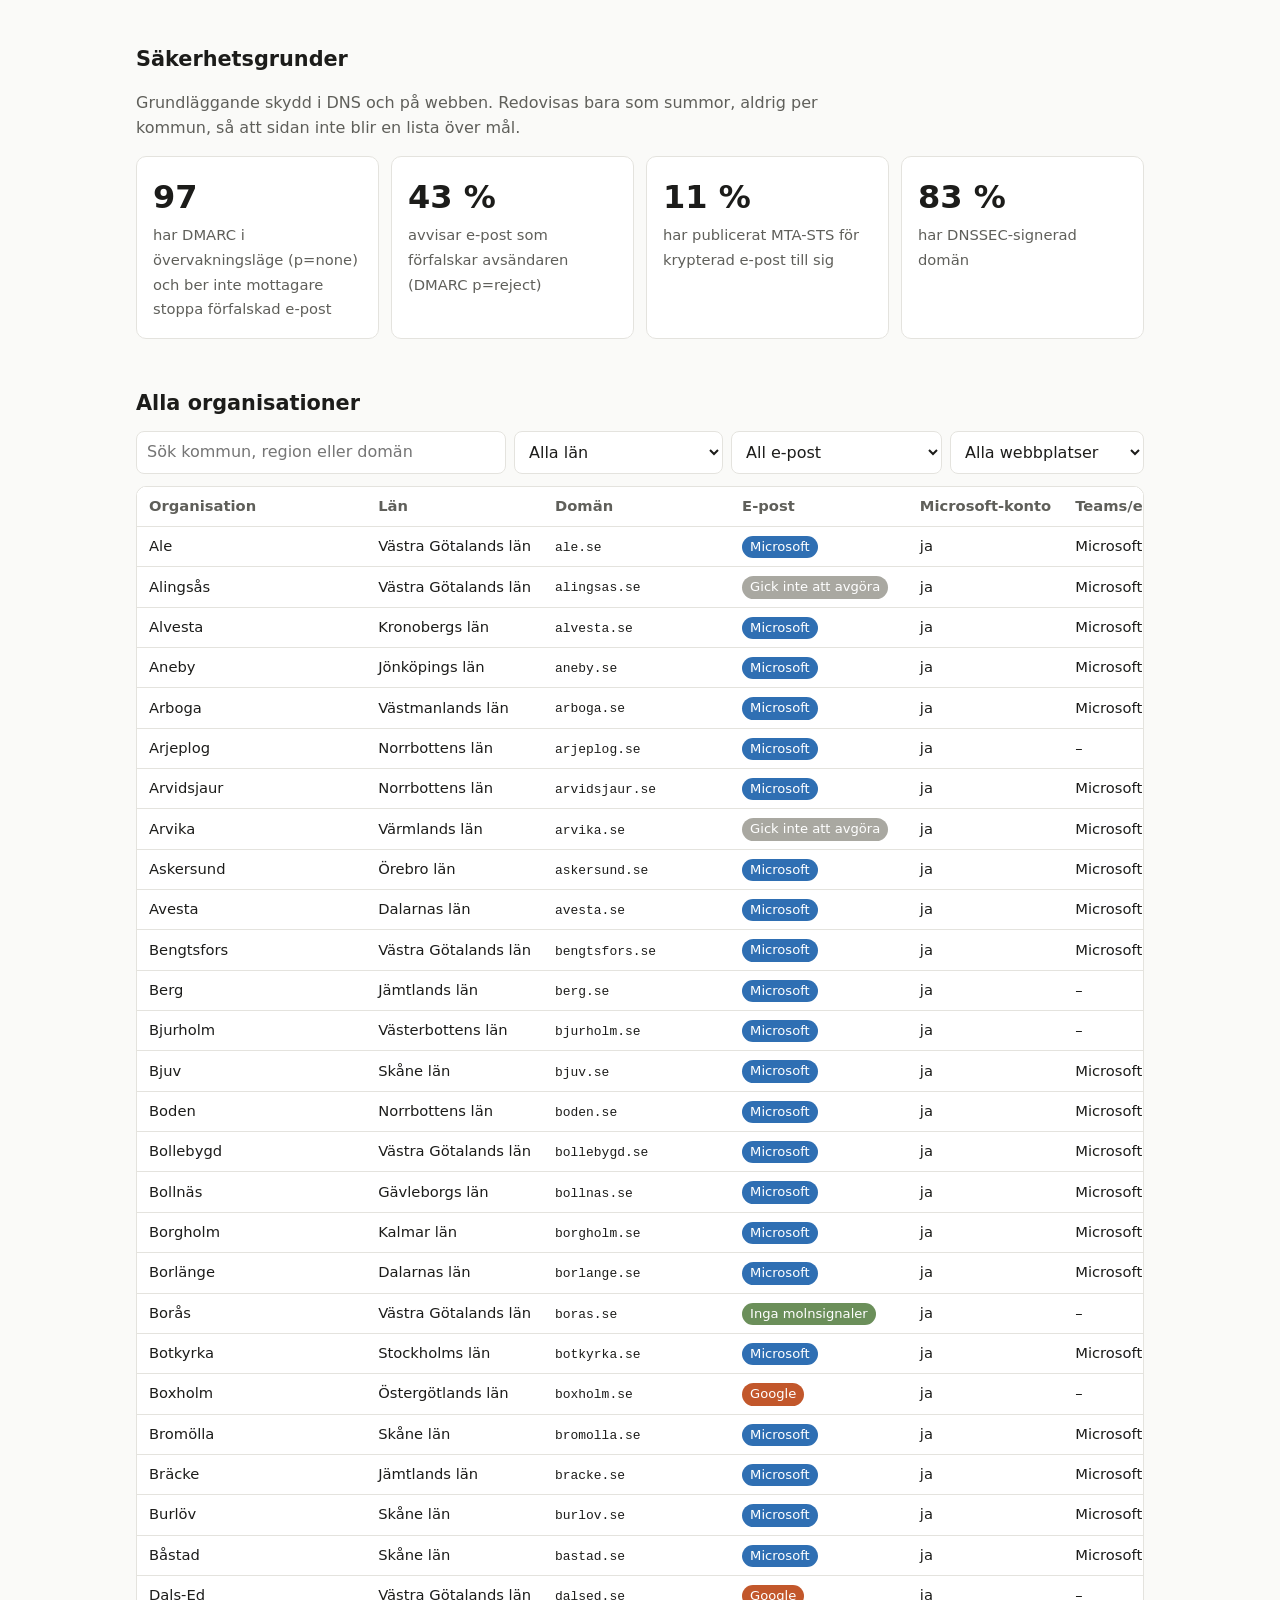
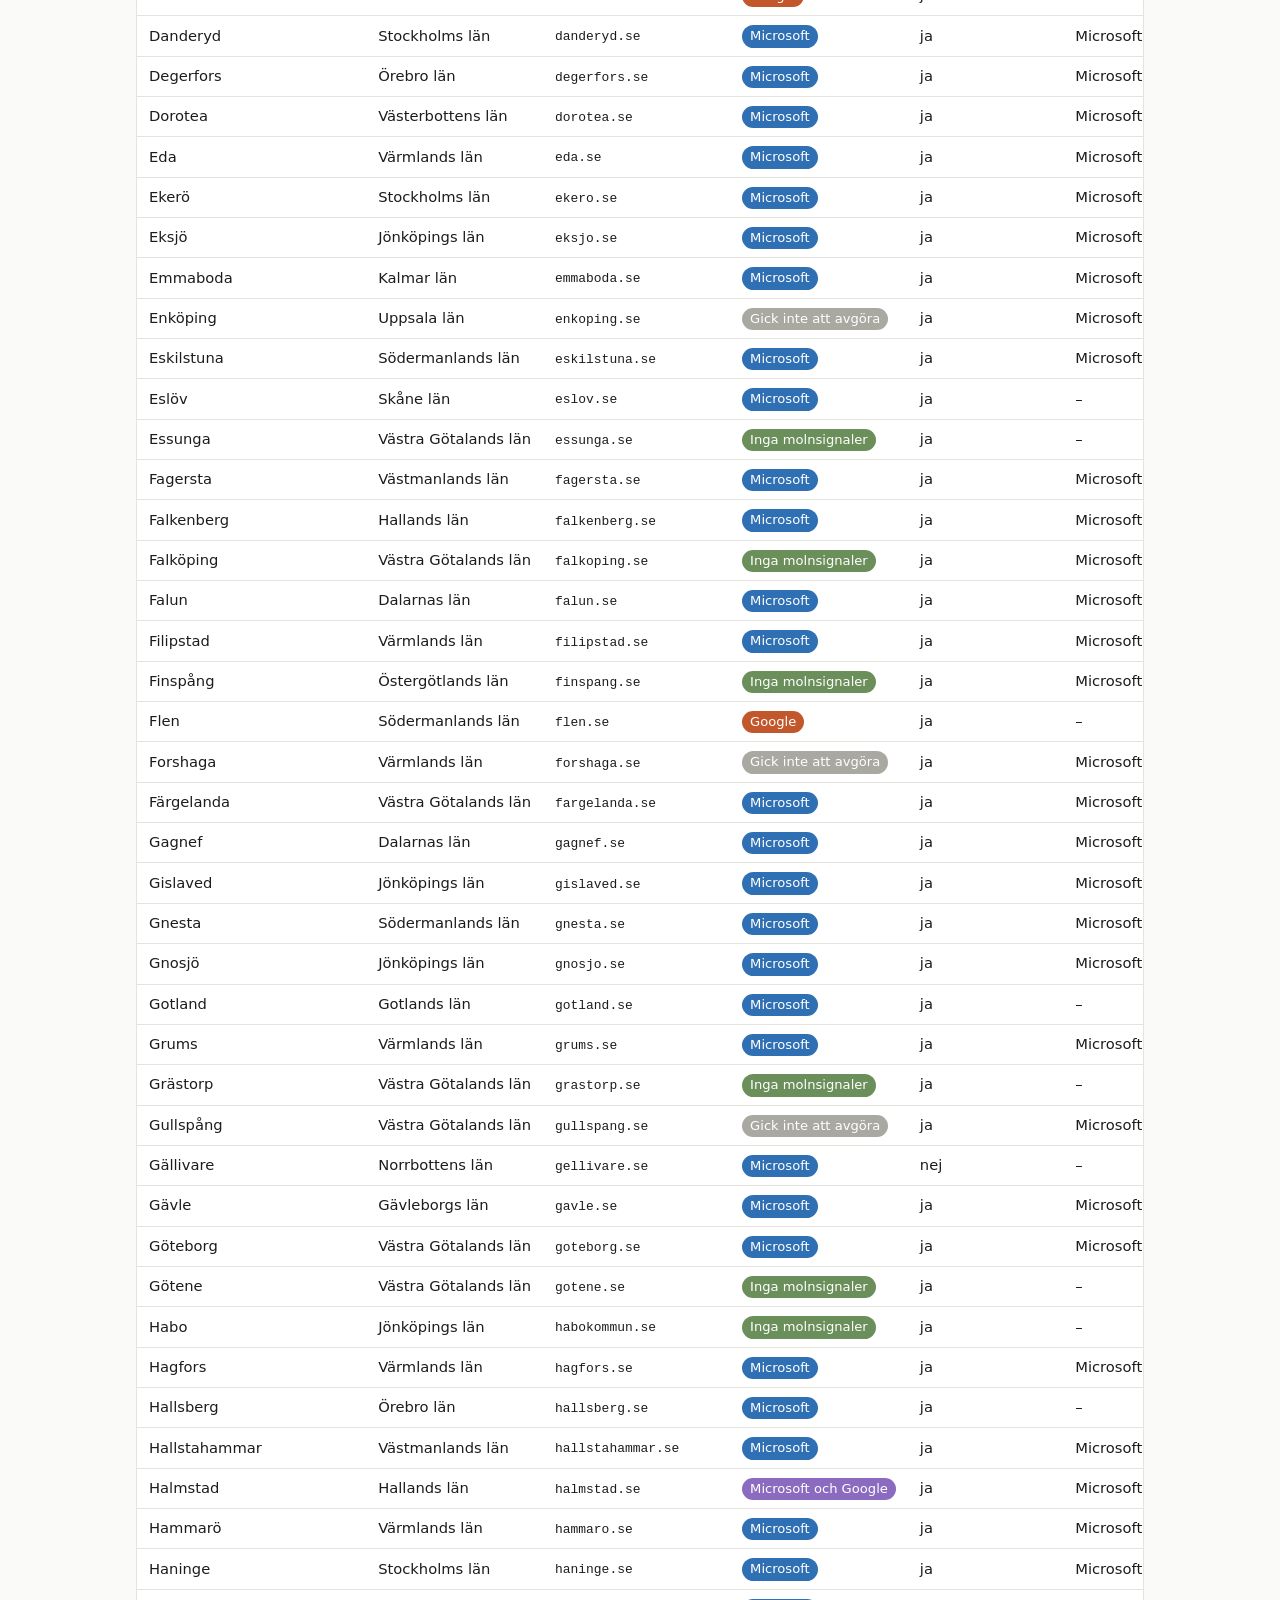
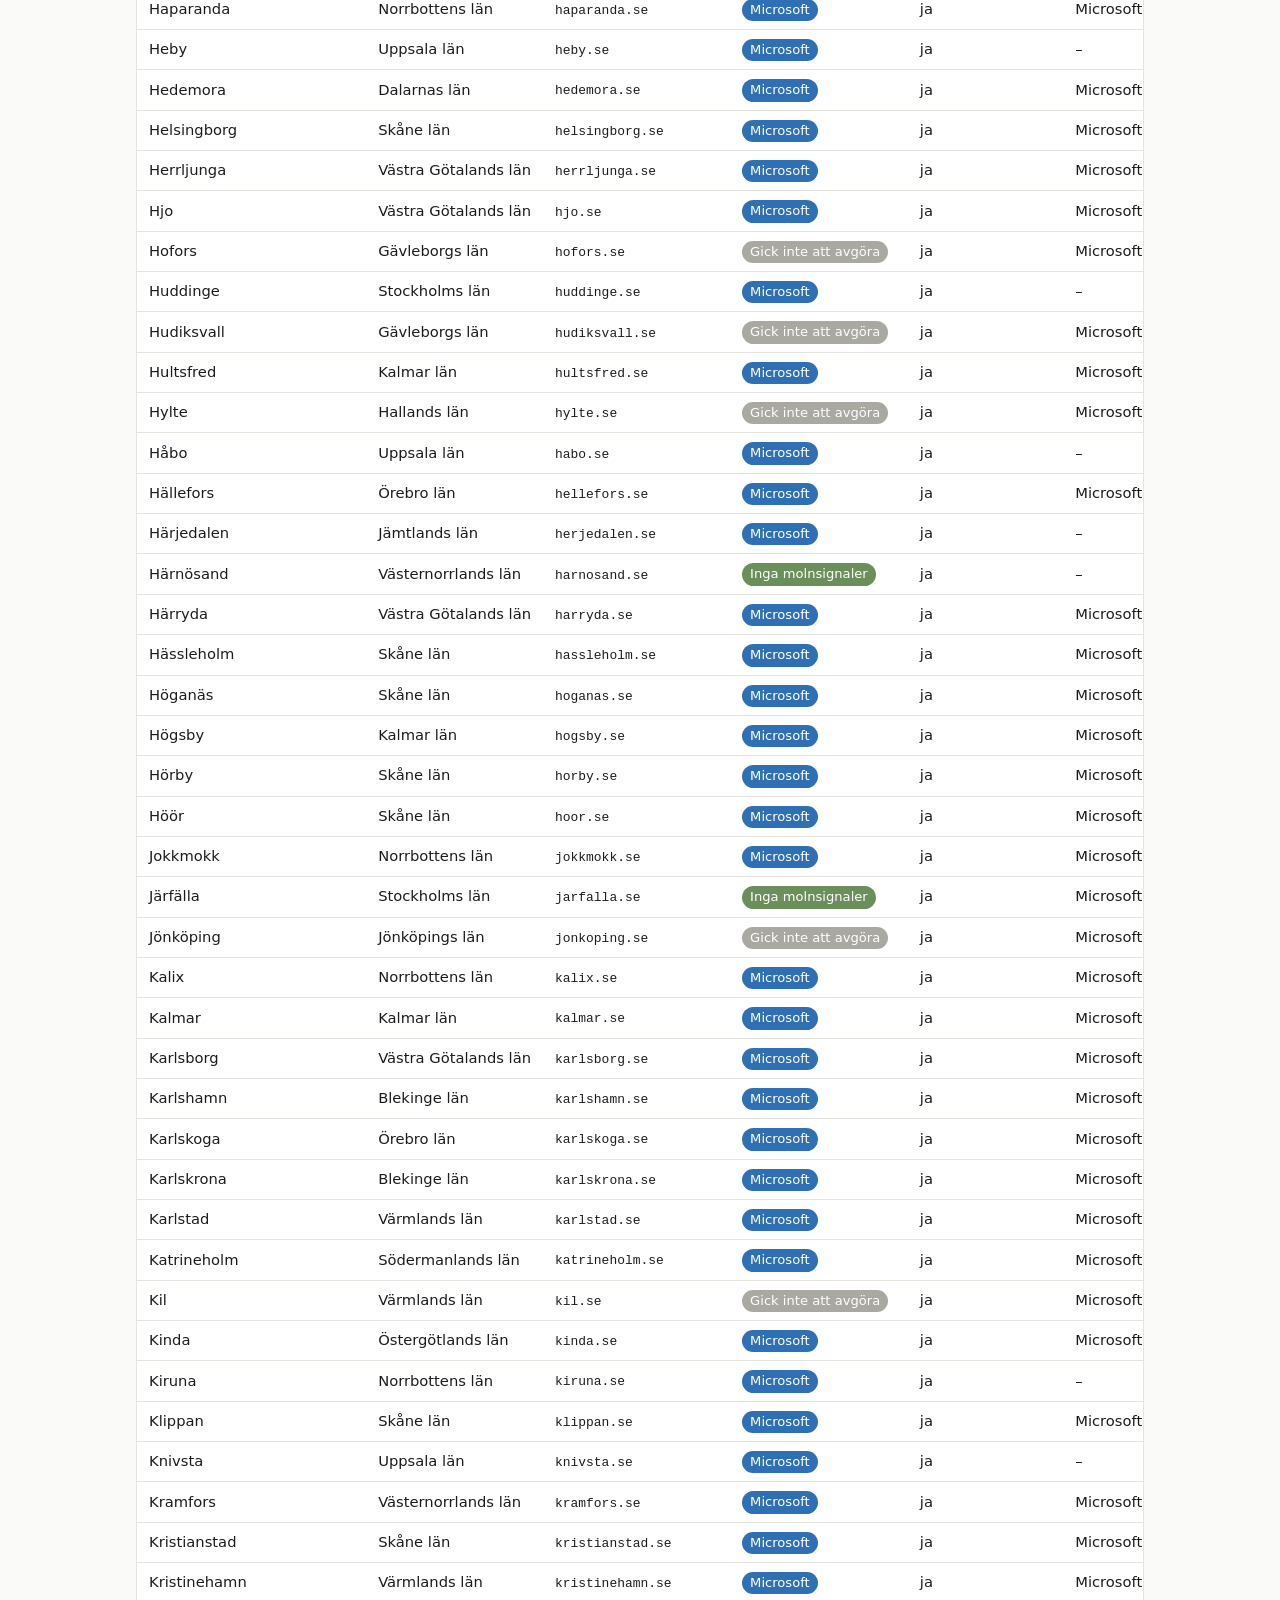
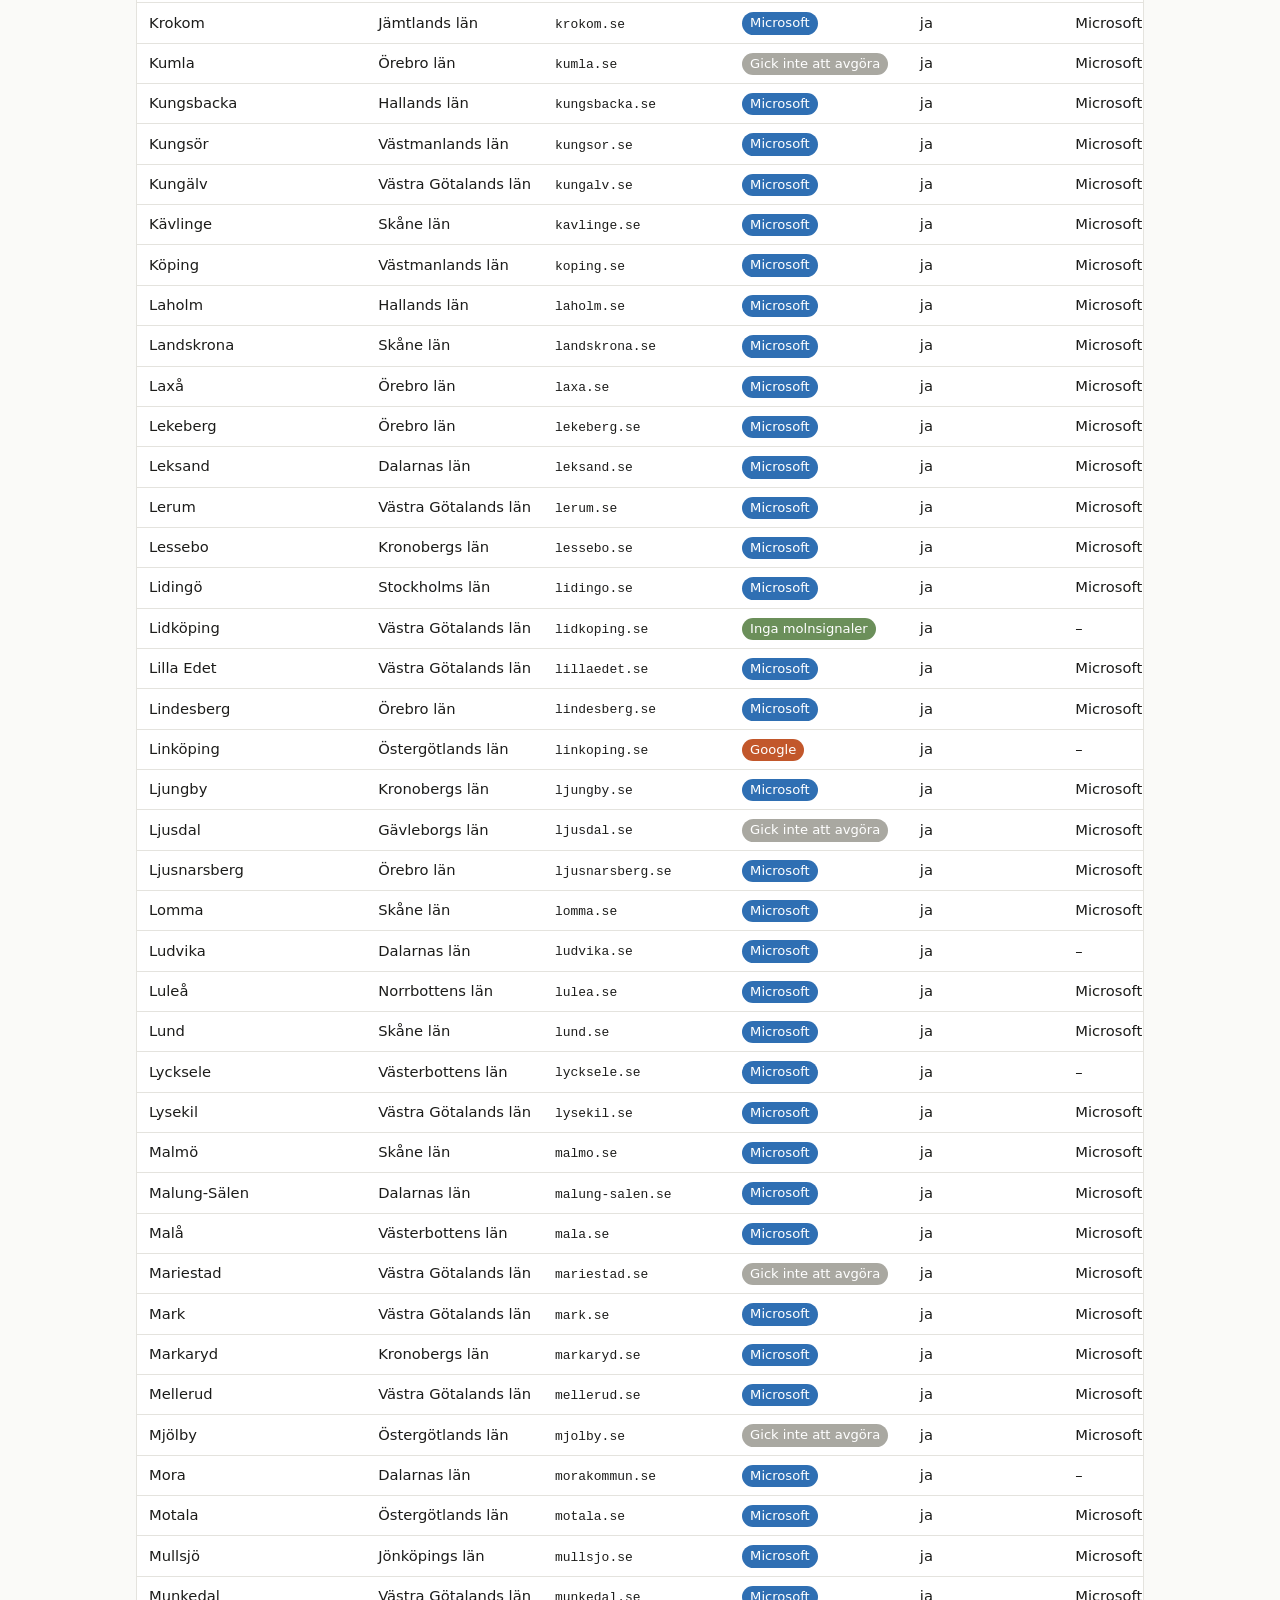
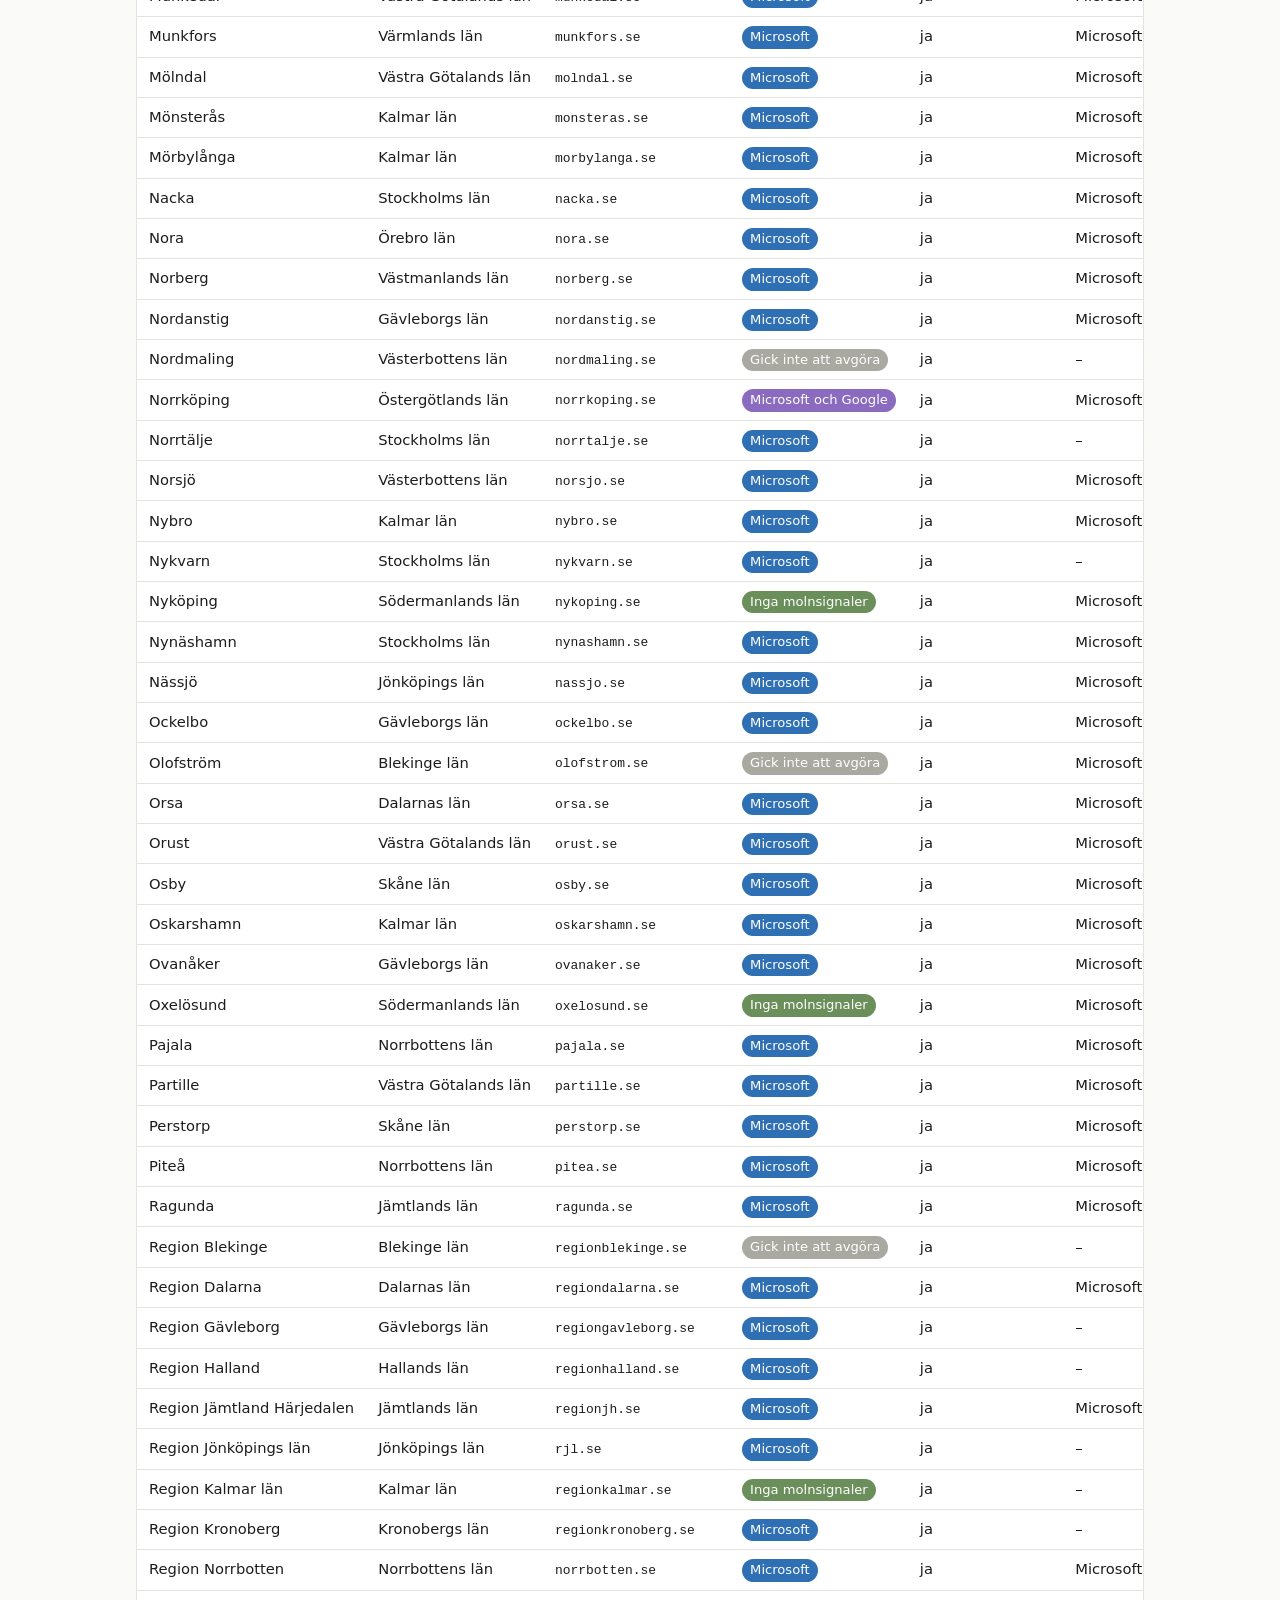
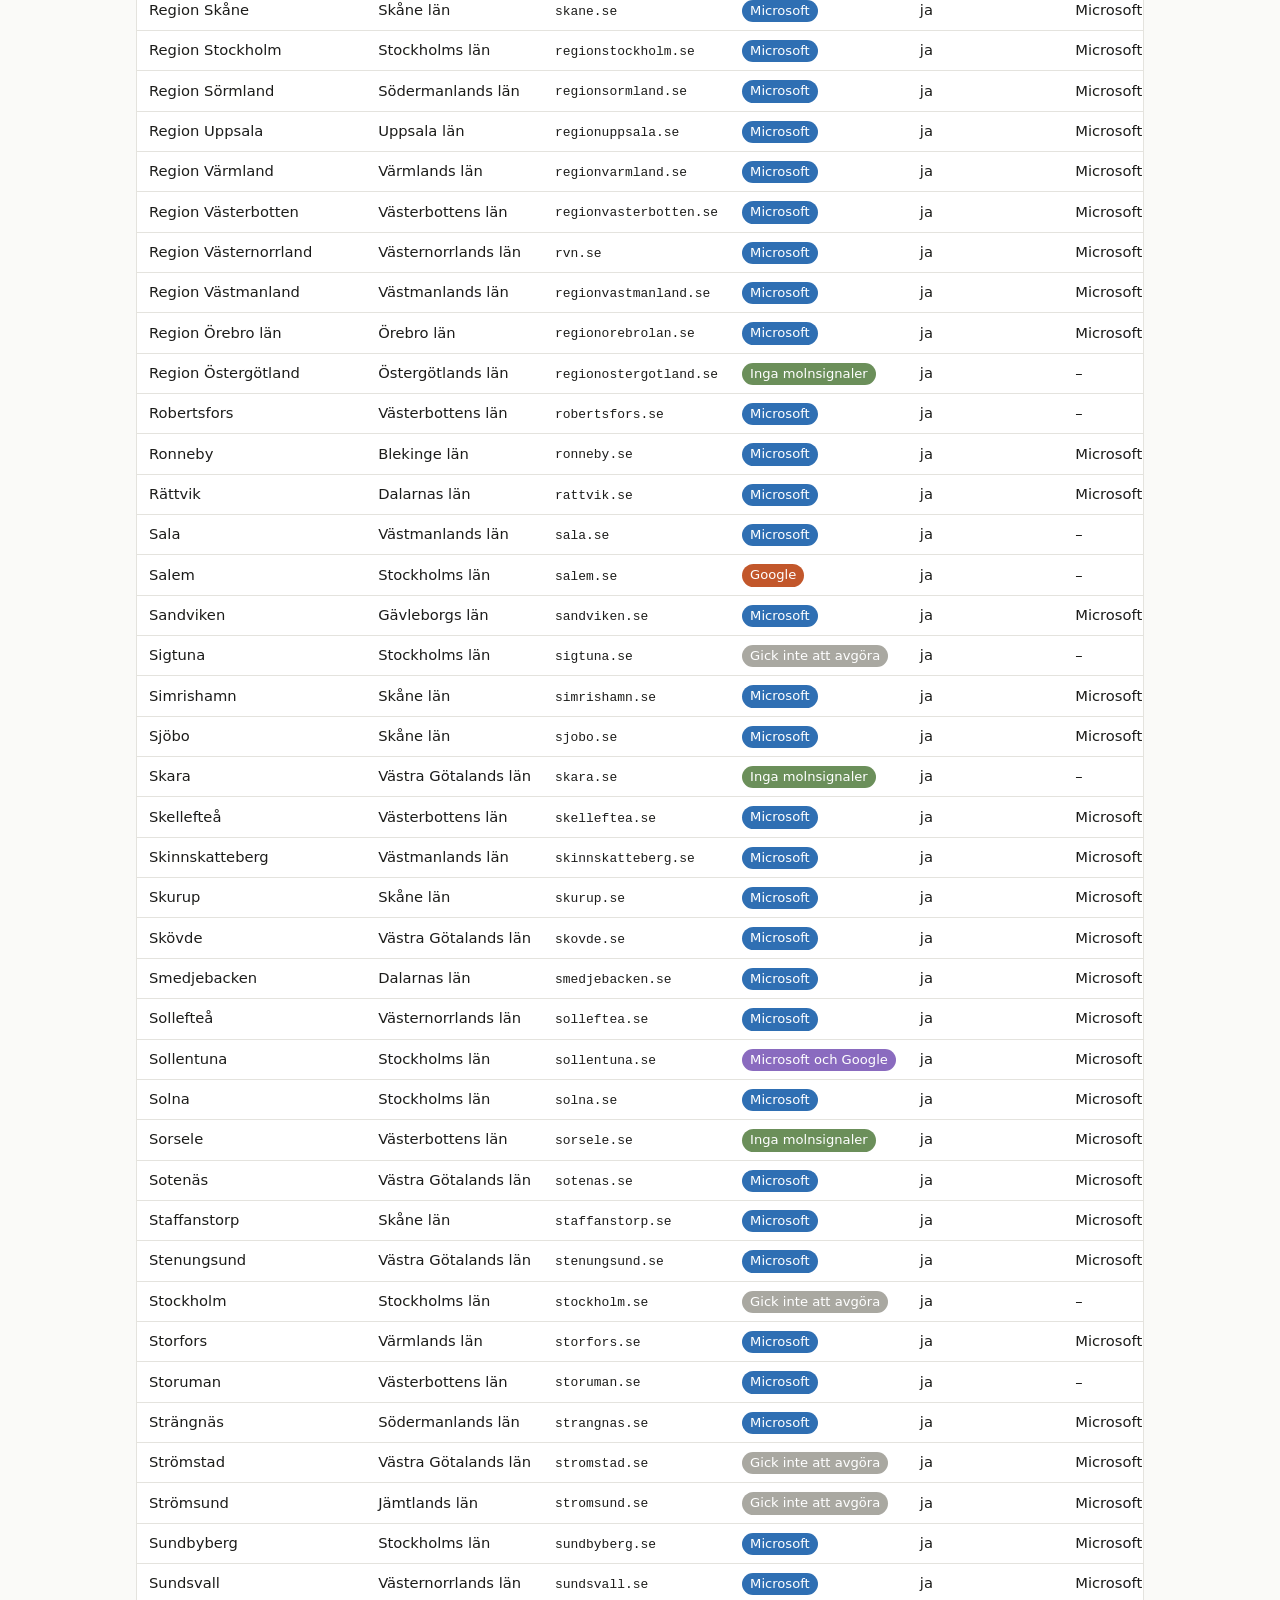
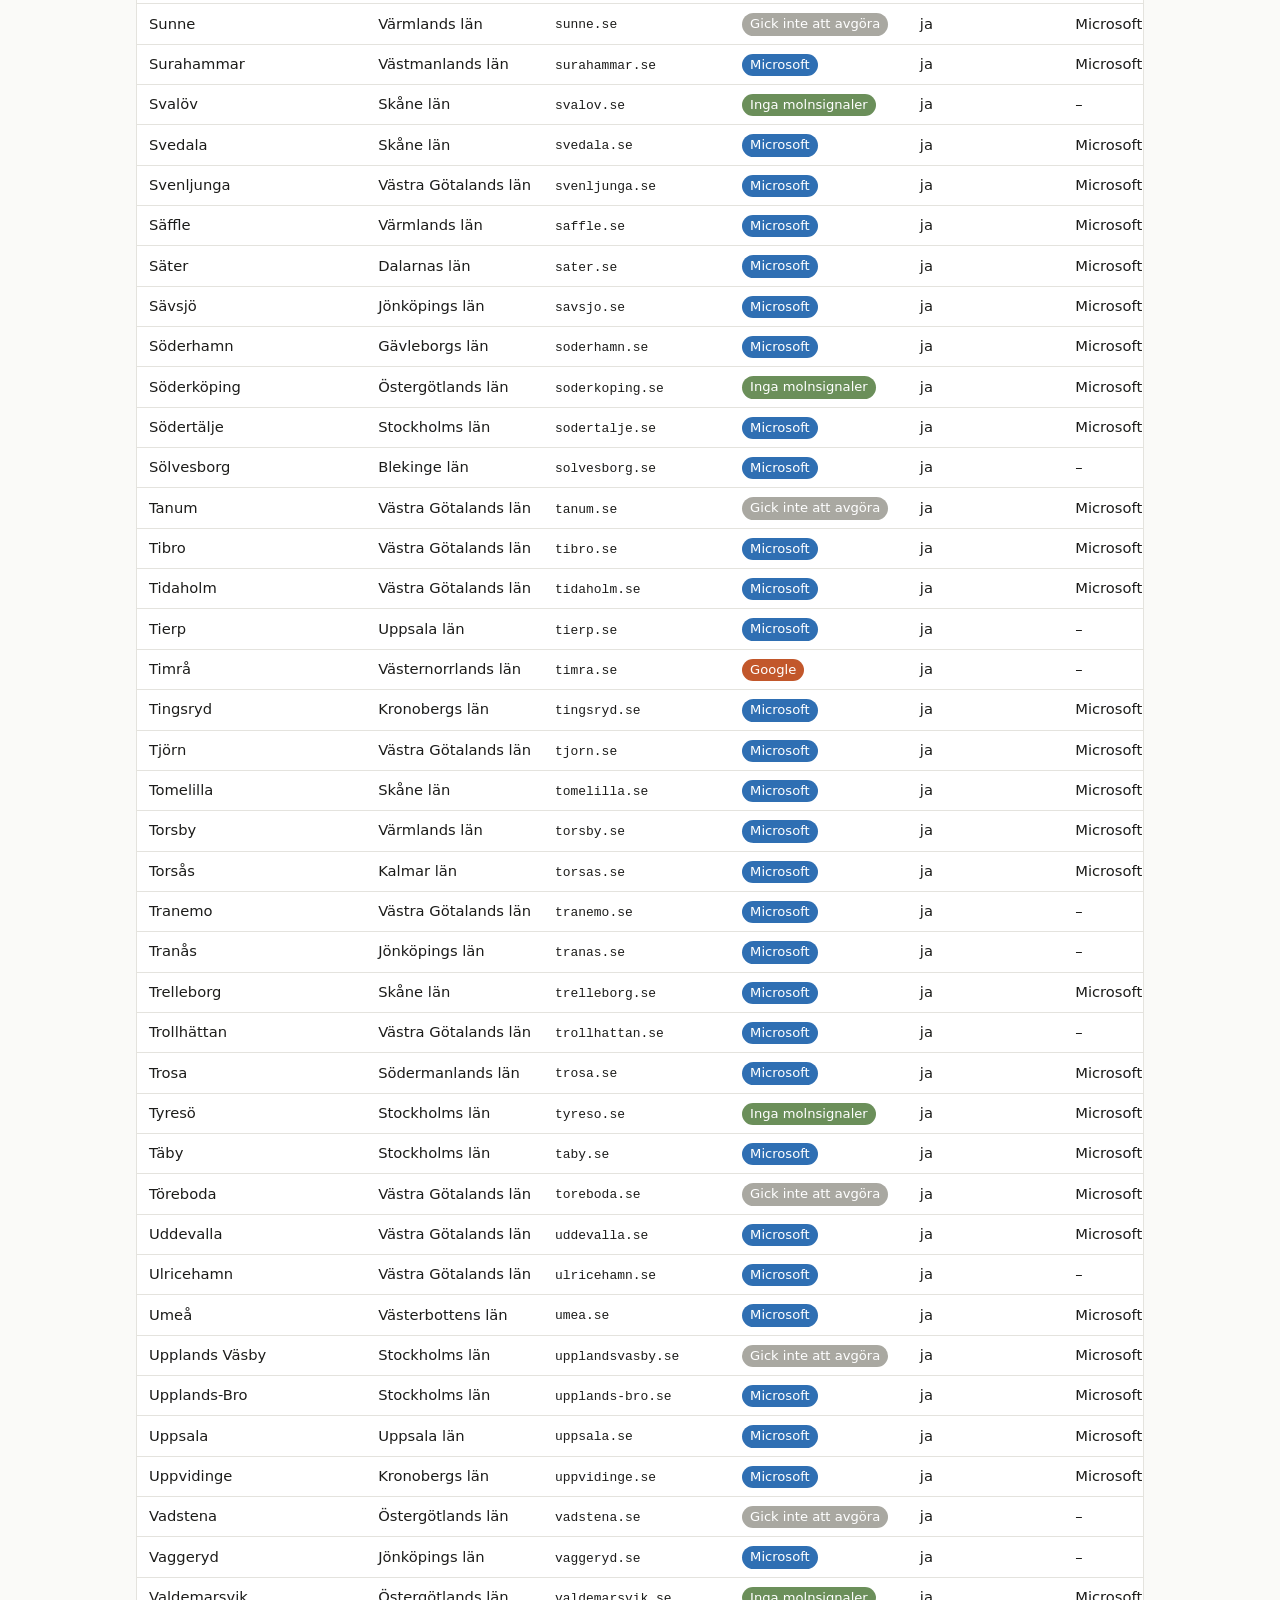
==== commit e67a5c81: "Projektet avslutat 2026-10-31 Den schemalagda månadsmätningen är avstängd. Sidan visar på båda språk" ====
--- a/docs/index.html
+++ b/docs/index.html
@@ -24,7 +24,7 @@
 <meta content="Molnkartan: amerikanska moln i svensk offentlig sektor" property="og:image:alt"/>
 <meta content="summary_large_image" name="twitter:card"/>
 <meta content="Reda Ekengren" name="author"/>
-<script type="application/ld+json">{"@context": "https://schema.org", "@type": "Dataset", "name": "Molnkartan: amerikanska molntjänster hos svenska kommuner och regioner", "description": "E-post, Microsoft-konton, webbplatsers anrop före samtycke och tjänster hos alla 290 kommuner och 20 regioner i Sverige, mätt utifrån med öppna signaler som DNS och certifikatloggar. Uppdateras månadsvis.", "url": "https://molnkartan.se/", "license": "https://creativecommons.org/licenses/by/4.0/", "creator": {"@type": "Person", "name": "Reda Ekengren"}, "isAccessibleForFree": true, "inLanguage": "sv", "spatialCoverage": "Sverige", "keywords": ["digital suveränitet", "molntjänster", "kommuner", "Microsoft 365", "offentlig sektor", "DNS", "GDPR", "samtycke"], "distribution": [{"@type": "DataDownload", "encodingFormat": "application/json", "contentUrl": "https://molnkartan.se/data.json"}], "isBasedOn": "https://github.com/RedaEkengren/molnkartan"}</script>
+<script type="application/ld+json">{"@context": "https://schema.org", "@type": "Dataset", "name": "Molnkartan: amerikanska molntjänster hos svenska kommuner och regioner", "description": "E-post, Microsoft-konton, webbplatsers anrop före samtycke och tjänster hos alla 290 kommuner och 20 regioner i Sverige, mätt utifrån med öppna signaler som DNS och certifikatloggar. Mätt i oktober 2026; uppdateras inte längre.", "url": "https://molnkartan.se/", "license": "https://creativecommons.org/licenses/by/4.0/", "creator": {"@type": "Person", "name": "Reda Ekengren"}, "isAccessibleForFree": true, "inLanguage": "sv", "spatialCoverage": "Sverige", "keywords": ["digital suveränitet", "molntjänster", "kommuner", "Microsoft 365", "offentlig sektor", "DNS", "GDPR", "samtycke"], "distribution": [{"@type": "DataDownload", "encodingFormat": "application/json", "contentUrl": "https://molnkartan.se/data.json"}], "isBasedOn": "https://github.com/RedaEkengren/molnkartan"}</script>
 <link href="stil.css" rel="stylesheet"/>
 <script src="tema.js"></script>
 </head>
@@ -36,6 +36,7 @@
 <nav class="meny"><a aria-current="page" href="./">Kommuner och regioner</a><a href="myndigheter.html">Myndigheter</a><a href="fynd.html">Fynd</a><a class="sa-gjordes" href="om.html"><svg aria-hidden="true" class="gubbe-mini" viewbox="0 0 120 100"><use href="#gubbe"></use></svg>Så gjordes det</a><a class="knapp" href="https://github.com/RedaEkengren/molnkartan">GitHub ↗</a></nav>
 <a class="sprakval" href="en/" hreflang="en" lang="en" title="English">EN</a><button aria-label="Byt läge" class="temaknapp" type="button"><svg aria-hidden="true" class="mane" fill="none" stroke="currentColor" stroke-linecap="round" stroke-linejoin="round" stroke-width="2" viewbox="0 0 24 24"><path d="M21 12.8A9 9 0 1 1 11.2 3a7 7 0 0 0 9.8 9.8z"></path></svg><svg aria-hidden="true" class="sol" fill="none" stroke="currentColor" stroke-linecap="round" stroke-width="2" viewbox="0 0 24 24"><circle cx="12" cy="12" r="4"></circle><path d="M12 2v2M12 20v2M4.9 4.9l1.4 1.4M17.7 17.7l1.4 1.4M2 12h2M20 12h2M4.9 19.1l1.4-1.4M17.7 6.3l1.4-1.4"></path></svg></button>
 </header>
+<p class="avslutat" role="note"><b>Projektet är avslutat.</b> Molnkartan uppdateras inte längre sedan 31 oktober 2026. Siffrorna gäller mätningarna i oktober 2026 och finns kvar som de var, tillsammans med kod, rådata och rättelser.</p>
 <h1>Vad syns av amerikanska moln hos kommunerna?</h1>
 <p class="ingress">E-post, konton, webbplatser och tjänster hos alla 290 kommuner och 20 regioner, mätt utifrån med öppna signaler. Det visar konfiguration och anrop, inte hur beroende verksamheten är. Reglerna skrevs före mätningen, och varje siffra går att kontrollera.</p>
 <section aria-label="Så mäts en kommun" class="demo">
@@ -121,7 +122,7 @@
 <div><h4>Data</h4><a href="https://github.com/RedaEkengren/molnkartan/tree/main/data">Rådata</a><a href="https://github.com/RedaEkengren/molnkartan/blob/main/LICENSE">Kod: MIT</a><a href="https://creativecommons.org/licenses/by/4.0/deed.sv">Data: CC BY 4.0</a></div>
 </div>
 <div class="fotrad">
-<span data-forrenderad="" id="matt"><!--fr:matt-->E-post och konton mätta 2026-10-09 14:18 UTC. Webbplatser mätta 2026-10-09 14:20 UTC. Tjänster mätta 2026-10-08 20:49 UTC.<!--/fr:matt--></span> <span>Uppdateras den 1:a varje månad. Sidan körs på GitHub Pages (USA), se <a href="fynd.html#vi-sjalva">Vi själva</a>.</span>
+<span data-forrenderad="" id="matt"><!--fr:matt-->E-post och konton mätta 2026-10-09 14:18 UTC. Webbplatser mätta 2026-10-09 14:20 UTC. Tjänster mätta 2026-10-08 20:49 UTC.<!--/fr:matt--></span> <span>Avslutat 31 oktober 2026, uppdateras inte längre. Sidan körs på GitHub Pages (USA), se <a href="fynd.html#vi-sjalva">Vi själva</a>.</span>
 <span class="markorer"><span>Inga kakor, inga tredjeparter</span><span>Regler skrivna före mätning</span><span>Öppen källkod</span><span>Källor: SCB, Wikidata, Team Cymru, RIPEstat</span></span>
 </div>
 </footer>
--- a/docs/stil.css
+++ b/docs/stil.css
@@ -209,3 +209,4 @@
 .sprakval:hover { border-color: var(--dampad); }
 @media (max-width: 720px) { .sidhuvud .sprakval { order: 2; margin-left: auto; } .sidhuvud .temaknapp { margin-left: 0; } }
 @media (min-width: 721px) { .sidhuvud .sprakval { margin-left: 8px; } }
+.avslutat { background: var(--varning); border: 1px solid var(--varning-kant); border-radius: 10px; padding: 12px 16px; margin: -12px 0 28px; font-size: 0.95rem; max-width: none; }
